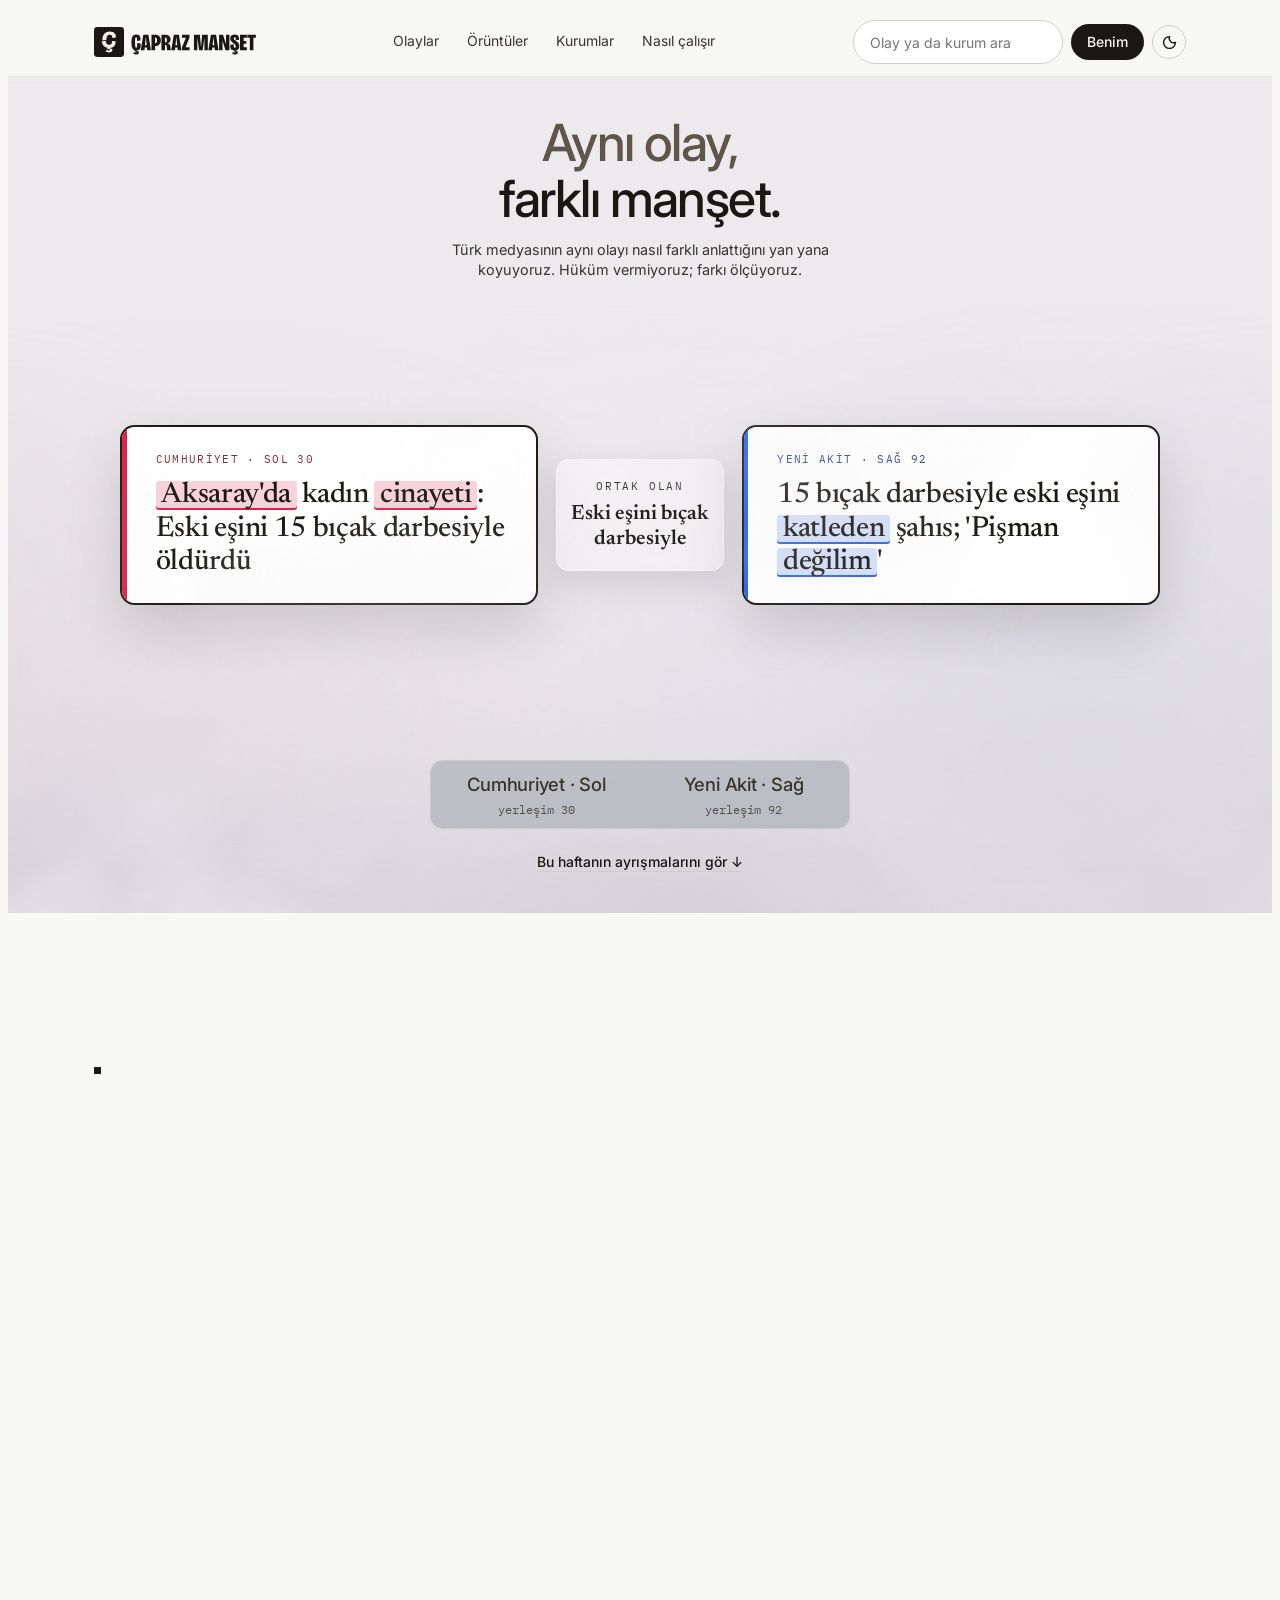
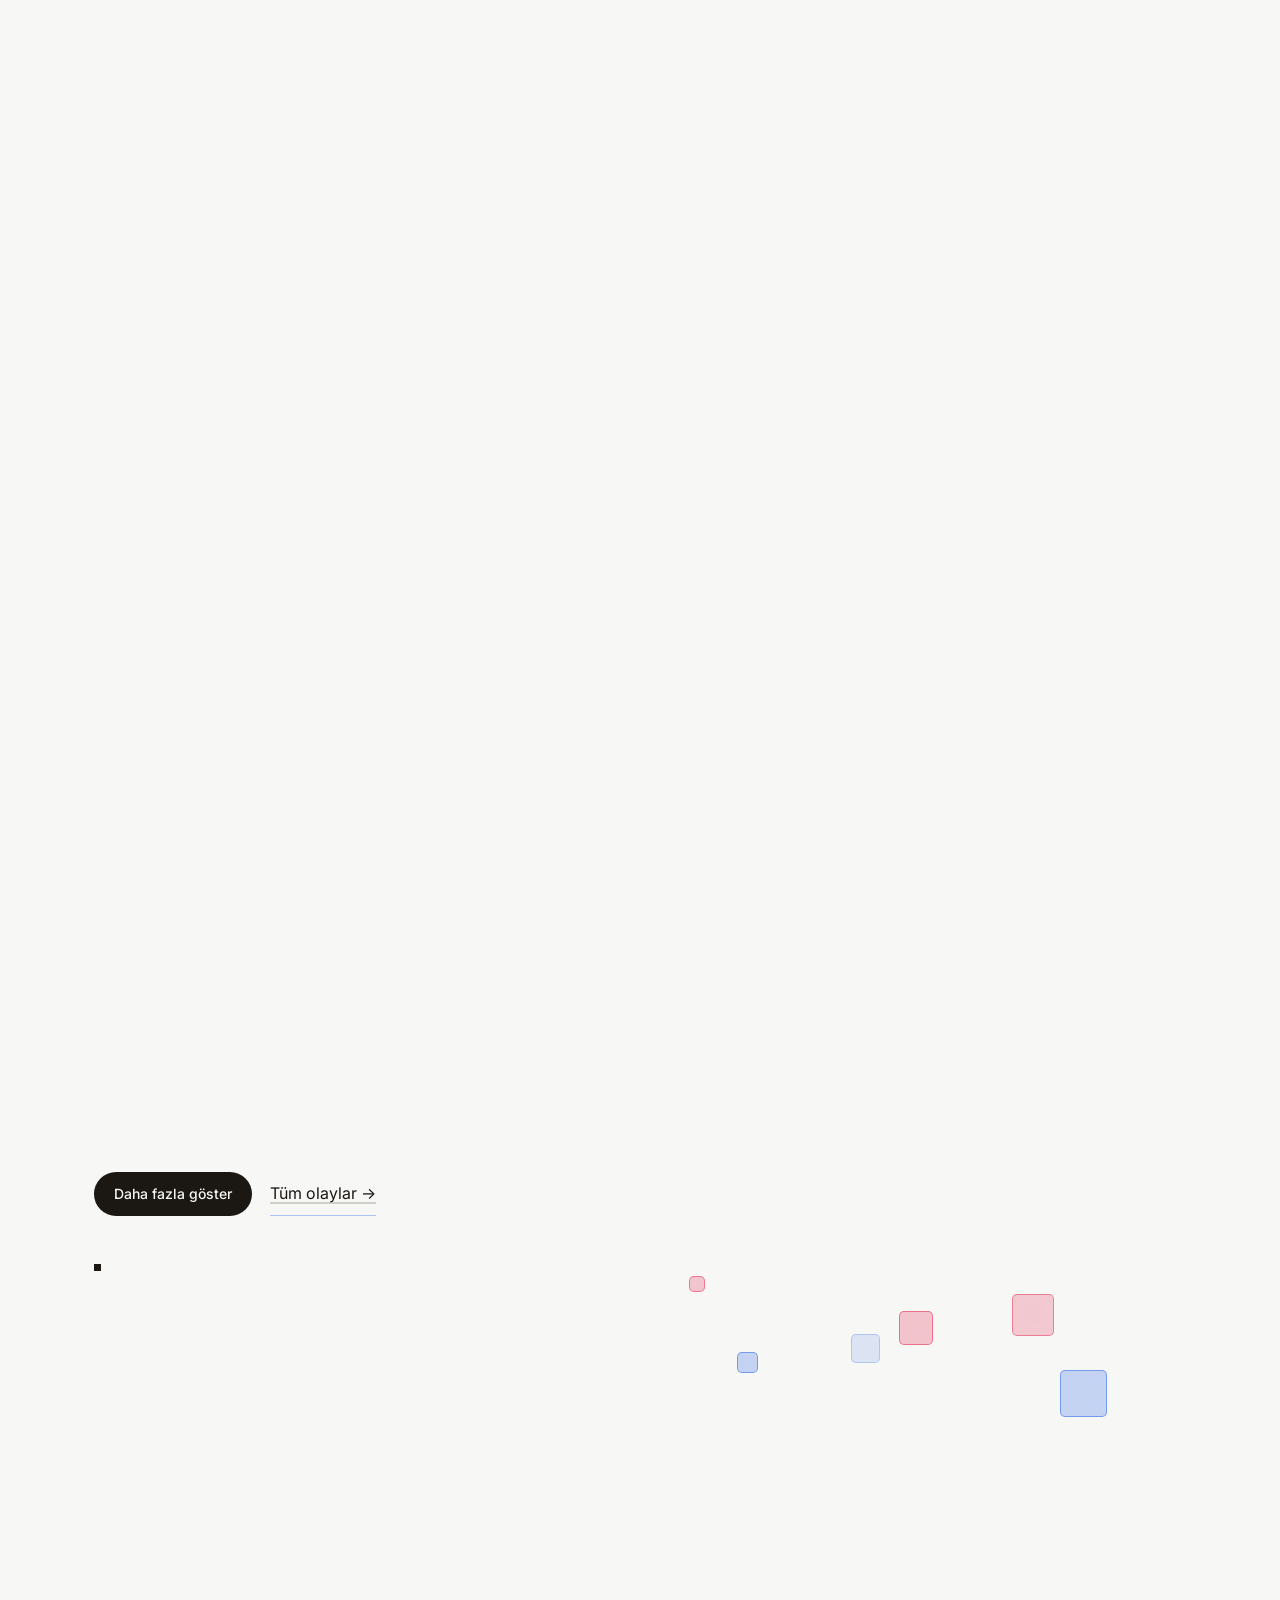
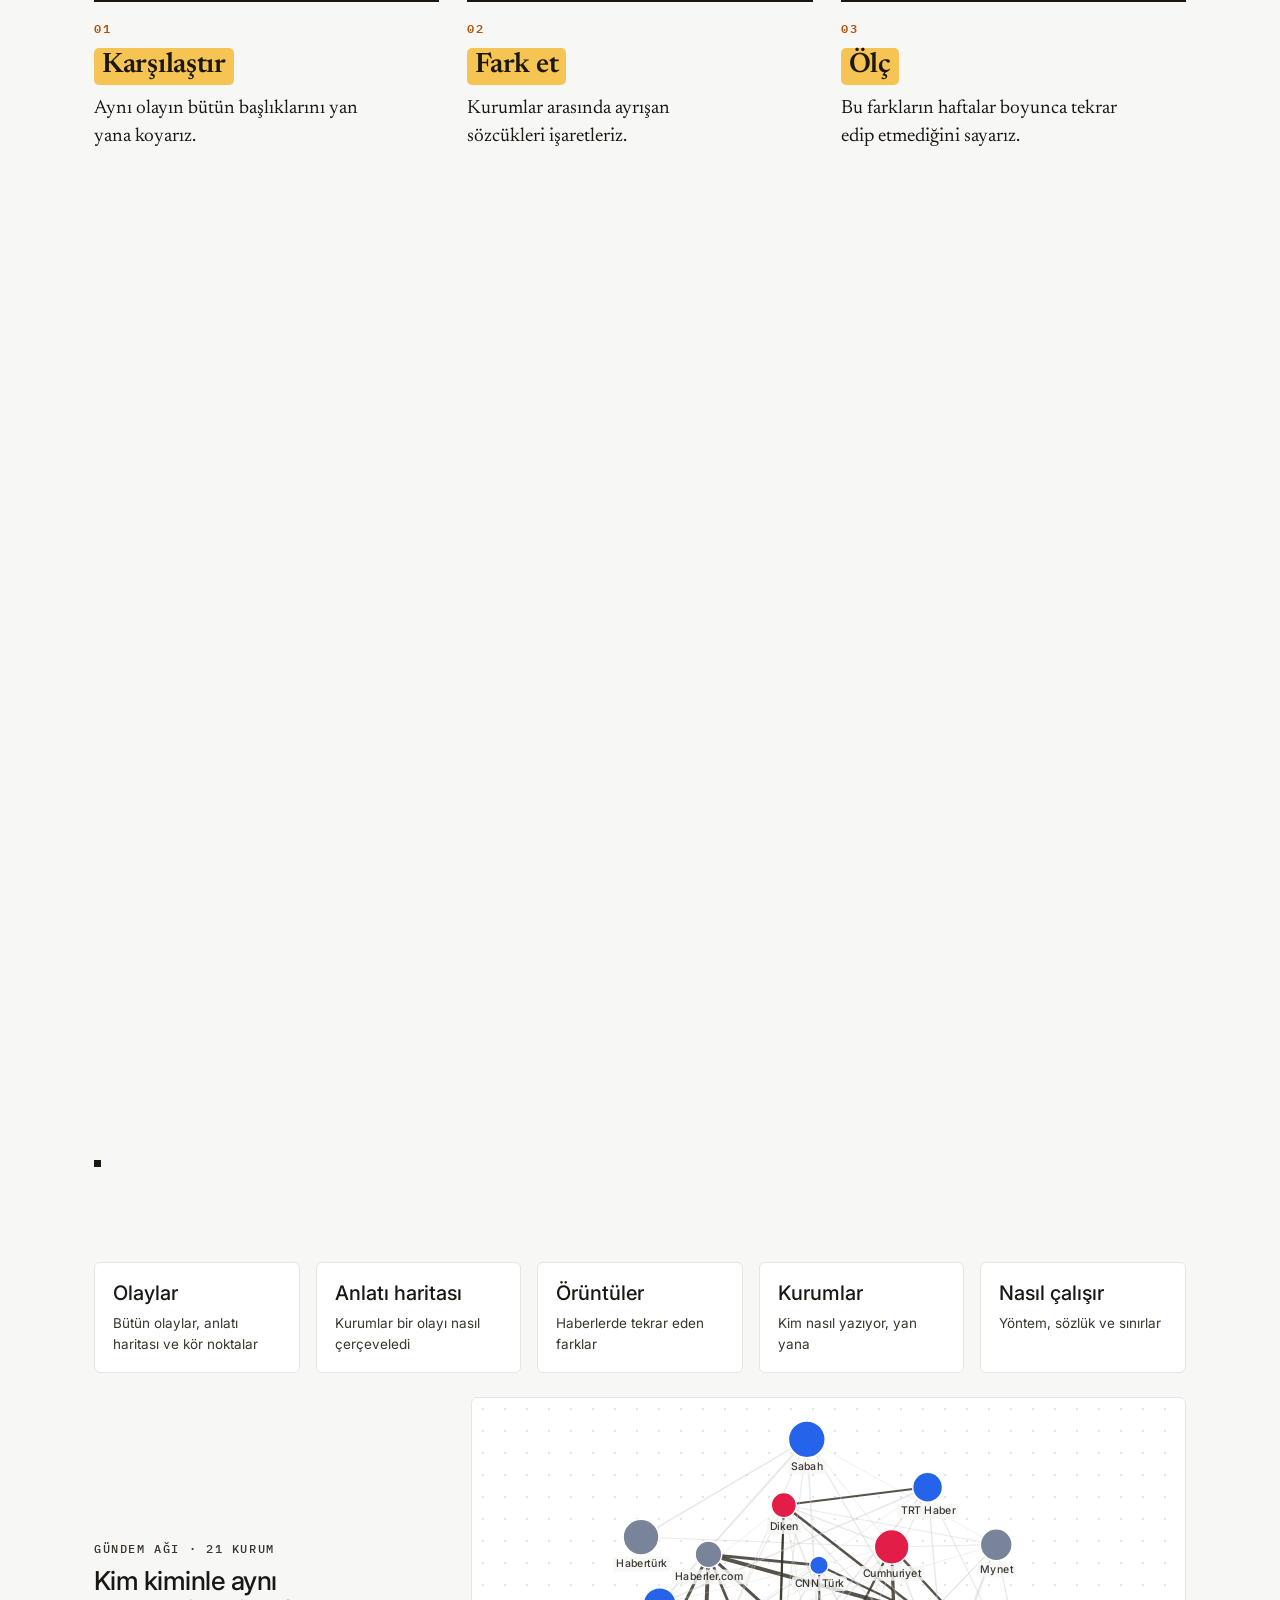
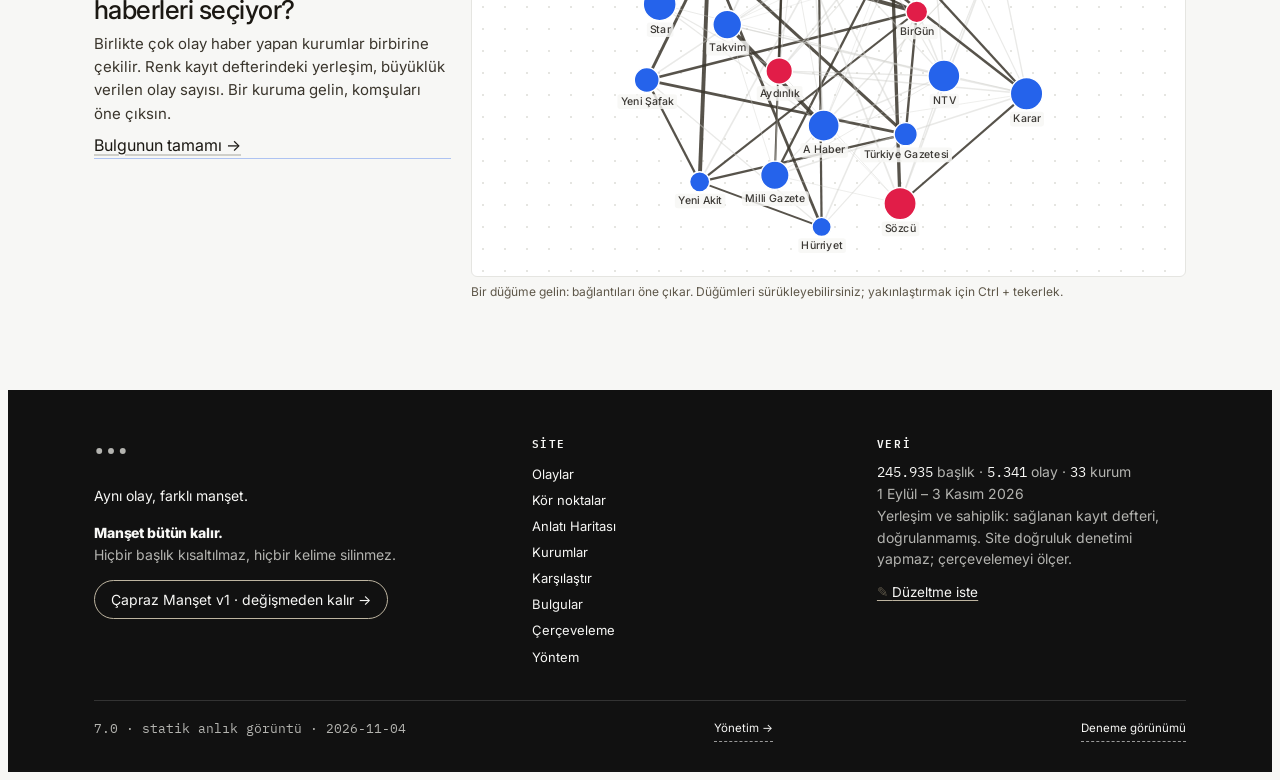
==== public/index.html @ acf8c7f4 "style: brand accents, spacing and contrast for Nasıl çalışır Text takes the brand inks (ink, soft in" ====
<!doctype html>
<html lang="tr">
<head>
<meta charset="utf-8">
<meta name="viewport" content="width=device-width,initial-scale=1,viewport-fit=cover">
<title>Çapraz Manşet 7.0</title>
<link rel="icon" type="image/svg+xml" href="data:image/svg+xml;charset=utf-8,%3Csvg%20xmlns%3D%22http%3A//www.w3.org/2000/svg%22%20viewBox%3D%220%200%20160%20160%22%20width%3D%22160%22%20height%3D%22160%22%20role%3D%22img%22%20aria-label%3D%22Small-size%20mark%3A%20%C3%87%20with%20a%20wider%20cut%2C%20for%2016%20to%2024%20pixel%20use%22%3E%3Crect%20width%3D%22160%22%20height%3D%22160%22%20rx%3D%2218%22%20fill%3D%22%231B1813%22%3E%3C/rect%3E%3Cpath%20d%3D%22M65%2064.9%2041.2%2069.1Q41.2%2067.9%2041.2%2066.6Q41.2%2056.7%2043.7%2047.9Q46.2%2039.1%2051.5%2032.4Q56.7%2025.8%2065%2022Q73.3%2018.2%2084.9%2018.2Q95%2018.2%20102.2%2021.1Q109.5%2023.9%20113.9%2028.9Q118.3%2033.9%20120%2040.3Q121.7%2046.8%20120.9%2053.8L100%2056.3Q100.3%2050.3%2098.5%2045.9Q96.8%2041.6%2093.2%2039.2Q89.6%2036.8%2084.2%2036.8Q79.6%2036.8%2076%2038.6Q72.4%2040.5%2070%2044.1Q67.5%2047.7%2066.3%2053.1Q65.1%2058.2%2065%2064.9Z%22%20fill%3D%22%23F5F0E3%22%3E%3C/path%3E%3Cpath%20d%3D%22M70%20114.5Q64.6%20113.6%2060.2%20111.6Q51.8%20107.8%2046.5%20101.1Q41.2%2094.4%2038.7%2085.8Q37.8%2082.4%2037.2%2078.9L60.6%2074.8Q61.1%2079%2062.3%2082.6Q64.6%2089.4%2069.2%2093.1Q73.8%2096.8%2080.8%2096.8Q87.2%2096.8%2090.9%2093.8Q94.7%2090.9%2096.2%2085.7Q97.7%2080.5%2097.2%2074.1L118.6%2075.9Q119.3%2083.6%20117.5%2090.7Q115.8%2097.8%20111.2%20103.4Q106.7%20109%2099.1%20112.2Q92.7%20114.9%2083.9%20115.3L83.5%20118.1Q88.5%20118.1%2092.1%20119Q95.8%20120%2097.8%20122.2Q99.8%20124.4%2099.8%20128.1Q99.8%20133.9%2095.8%20137Q91.9%20140.2%2085.6%20141.2Q79.4%20142.3%2072.8%20141.4Q66.2%20140.5%2060.9%20137.9L64.1%20126Q66.1%20127.3%2069.7%20128.3Q73.2%20129.3%2076.9%20129.7Q80.7%20130.1%2083.2%20129.3Q85.8%20128.6%2085.8%20126.3Q85.8%20125.6%2085.3%20124.8Q84.7%20123.9%2083%20123.3Q81.4%20122.7%2078%20122.4Q74.6%20122.1%2068.9%20122.4Z%22%20fill%3D%22%23F5F0E3%22%3E%3C/path%3E%3C/svg%3E">
<link rel="preconnect" href="https://fonts.googleapis.com">
<link rel="preconnect" href="https://fonts.gstatic.com" crossorigin>
<link rel="stylesheet" href="https://fonts.googleapis.com/css2?family=Inter:wght@400;500;600;700;800&family=Newsreader:opsz,wght@6..72,400;6..72,500;6..72,600&family=IBM+Plex+Mono:wght@400;500&display=swap">

<style>
/* Çapraz Manşet 3.0 additions */
/* Çapraz Manşet 3.0 additions. Built on 2.0's tokens; no new colours.
   Yellow (--hot, mark.mw) stays reserved for differing words, so nothing here uses it. */
.cm3-tag{font-family:var(--ff-m);font-size:10.5px;letter-spacing:.06em;text-transform:uppercase;
  border:1px solid var(--line2);border-radius:99px;padding:1px 7px;color:var(--ink2);white-space:nowrap}
.cm3-sub{color:var(--muted);font-size:11.5px;white-space:nowrap}
.cm3-n{display:inline-block;font-size:11.5px;color:var(--ink2);border:1px solid var(--line);border-radius:99px;padding:1px 8px;white-space:nowrap}

/* F2 panel health */
.cm3-ph{margin:18px 0 6px;border:1px solid var(--line);border-radius:6px;background:var(--surface);padding:14px 16px}
.cm3-ph h2{font-size:20px}.cm3-ph h3{font-size:16px}
.cm3-ph-top{display:flex;flex-wrap:wrap;gap:4px 16px;align-items:baseline;justify-content:space-between;margin-bottom:6px}
.cm3-ph-row{padding:10px 0;border-top:1px solid var(--line)}
.cm3-ph-h{display:flex;gap:10px;align-items:center;margin-bottom:8px;font-size:13px}
.cm3-chips{display:flex;flex-wrap:wrap;gap:6px}
.cm3-chip{display:inline-grid;grid-template-columns:auto;gap:3px;min-width:104px;max-width:100%;padding:7px 9px;border-radius:5px;
  background:var(--raise);border:1px solid var(--line);font-size:12.5px;line-height:1.25;text-decoration:none;color:var(--ink)}
.cm3-ph-row.left .cm3-chip:not(.ghost){border-left:3px solid var(--left)}
.cm3-ph-row.right .cm3-chip:not(.ghost){border-left:3px solid var(--right)}
.cm3-ph-row.mid .cm3-chip:not(.ghost){border-left:3px solid var(--mid)}
.cm3-chip .nm{font-weight:600}
.cm3-chip .bar{display:block;height:3px;background:var(--sunk);border-radius:2px;overflow:hidden}
.cm3-chip .bar i{display:block;height:100%;background:var(--ink2)}
.cm3-chip .lb{font-family:var(--ff-m);font-size:11px;color:var(--ink2)}
.cm3-chip.thin .lb{color:var(--ink);font-weight:500}
.cm3-chip.ghost{background:transparent;border:1px dashed var(--line2);color:var(--ink2);min-height:44px}
.cm3-chip.ghost:hover{border-style:solid}
.cm3-ph-low{margin-top:10px;font-size:13px;color:var(--ink2)}
.cm3-ph-shadow{margin-top:12px;padding-top:10px;border-top:2px dashed var(--line2)}

/* F4 notices */
.cm3-nt .xtabs{display:flex;flex-wrap:wrap;align-items:center;gap:6px}
.cm3-nt .xtab{min-height:44px}
.cm3-share{margin-left:auto;display:inline-flex;gap:6px;align-items:center}
.cm3-lines{margin:12px 0;padding:10px 14px;border-left:3px solid var(--line2);font-size:13px;color:var(--ink2)}
.cm3-lines p+p{margin-top:4px}
.cm3-list{list-style:none;margin:8px 0 0;padding:0}
.cm3-list li{display:flex;flex-wrap:wrap;gap:4px 12px;justify-content:space-between;padding:9px 0;border-bottom:1px solid var(--line);font-size:14px}
.cm3-list li a{text-decoration:none;min-width:0;overflow-wrap:anywhere}
.cm3-list li a:hover{text-decoration:underline}
.cm3-list .mono{font-size:11.5px;color:var(--muted);white-space:nowrap}
.cm3-rows{display:grid;gap:0;margin-top:8px}
.cm3-row{display:flex;flex-wrap:wrap;gap:4px 14px;justify-content:space-between;padding:12px 0;border-bottom:1px solid var(--line);text-decoration:none}
.cm3-row b{font-weight:500;overflow-wrap:anywhere}
.cm3-row .mono{font-size:12px;color:var(--muted);white-space:nowrap}
.cm3-ntag{border-style:dashed}

/* F1 owner voices */
.cm3-voices{margin:10px 0 0;font-size:13px}
.cm3-voices summary{display:inline-flex;align-items:center;min-height:44px;cursor:pointer;font-family:var(--ff-m);font-size:12.5px;
  border:1px solid var(--line);border-radius:99px;padding:0 14px;background:var(--surface);list-style:none}
.cm3-voices summary::-webkit-details-marker{display:none}
.cm3-voices[open] summary{border-color:var(--ink2)}
.cm3-voices>div{margin-top:8px;padding:12px 14px;border:1px solid var(--line);border-radius:6px;background:var(--surface);max-width:620px}
.cm3-voices ul{margin:6px 0 8px;padding-left:18px}
.cm3-voices li{margin:4px 0}

/* F5 echo chain */
.cm3-echo{margin-top:28px}
.cm3-echo h2{font-size:22px;margin-bottom:8px}
.cm3-cl{padding:12px 0;border-top:1px solid var(--line)}
.cm3-cl-h{display:flex;flex-wrap:wrap;gap:4px 12px;align-items:baseline;margin-top:6px}
.cm3-cl-h p{flex-basis:100%;font-family:var(--ff-d);font-size:17px;line-height:1.35}
.cm3-cl-h p a{text-decoration:none}
.cm3-cl-h .mono{font-size:11.5px;color:var(--muted)}
.cm3-cl-t{font-family:var(--ff-d);font-size:17px;line-height:1.35;margin-top:6px}

/* F12 appeal */
.cm3-appeal{display:inline-flex;align-items:center;min-height:44px;margin:6px 0 0;padding:0 14px;border:1px solid var(--line);
  border-radius:99px;background:var(--surface);font-size:12.5px;cursor:pointer;color:var(--ink2)}
.cm3-appeal:hover{color:var(--ink);border-color:var(--ink2)}
.cm3-dlg{position:fixed;inset:0;z-index:200;background:rgba(11,14,20,.5);display:grid;place-items:center;padding:16px;overflow:auto}
.cm3-dlg form{background:var(--surface);color:var(--ink);border-radius:8px;width:min(560px,100%);padding:20px;display:grid;gap:10px;
  box-shadow:var(--shadow);max-height:calc(100vh - 32px);overflow:auto}
.cm3-dlg h2{font-size:22px}
.cm3-dlg label{display:grid;gap:4px;font-size:13px;font-weight:500}
.cm3-dlg input:not([type=radio]):not([type=checkbox]),.cm3-dlg textarea{font:inherit;padding:9px 10px;border:1px solid var(--line2);border-radius:5px;
  background:var(--paper);color:var(--ink);min-height:44px;width:100%}
.cm3-dlg fieldset{border:1px solid var(--line);border-radius:6px;padding:8px 10px;display:flex;flex-wrap:wrap;gap:6px}
.cm3-dlg legend{font-size:12px;color:var(--muted);padding:0 4px}
.cm3-wchip{display:inline-flex!important;grid-auto-flow:column;align-items:center;gap:6px;min-height:44px;padding:0 12px;border:1px solid var(--line);border-radius:99px}
.cm3-consent{display:flex!important;align-items:flex-start;gap:8px;font-weight:400}
.cm3-consent input{margin-top:3px;width:18px;height:18px}
.cm3-a-pair{border-left:3px solid var(--line2);padding-left:10px;font-size:13.5px;display:grid;gap:4px}
.cm3-hp{position:absolute!important;left:-9999px;width:1px;height:1px;overflow:hidden}
.cm3-err{color:var(--ink);font-weight:600;font-size:13px;min-height:1em}
.cm3-a-b{display:flex;gap:8px;justify-content:flex-end;flex-wrap:wrap}
.cm3-a-b button{min-height:44px}

/* preview bar */
.cm3-pv{position:fixed;left:calc(12px + env(safe-area-inset-left,0px));bottom:calc(12px + env(safe-area-inset-bottom,0px));z-index:150;background:var(--ink);color:var(--paper);font-size:12.5px;padding:8px 12px;border-radius:6px;max-width:calc(100% - 24px)}
.cm3-pv a{color:inherit;margin-left:8px;display:inline-block;min-height:24px}

/* Evidence gate, reading list and pipeline (Türkiye bağlamı, Yöntem). Grades use ink weight, not hue. */
.cm3-lit table td{vertical-align:top}
.cm3-lit-src{min-width:220px;max-width:340px}
.cm3-lit-scope{min-width:220px;color:var(--ink2)}
.cm3-grade{display:inline-block;font-family:var(--ff-m);font-size:11px;white-space:nowrap;border-radius:99px;padding:1px 8px;border:1px solid var(--line2);color:var(--ink2)}
.cm3-grade.gA,.cm3-grade.gB{background:var(--ink);color:var(--paper);border-color:var(--ink)}
.cm3-grade.gC{border-color:var(--ink);color:var(--ink)}
.cm3-grade.gE{border-style:dashed}
.cm3-method h3{font-size:19px;margin-top:6px}
.cm3-method .sub{margin:6px 0 12px;max-width:68ch}
.cm3-steps{list-style:none;margin:6px 0 18px;padding:0;display:grid;gap:8px;grid-template-columns:repeat(auto-fill,minmax(190px,1fr));counter-reset:st}
.cm3-steps:not(.side)>li{counter-increment:st}
.cm3-step{position:relative;display:grid;gap:4px;align-content:start;padding:10px 12px;border:1px solid var(--line);border-radius:6px;background:var(--surface);font-size:13px;min-width:0}
.cm3-steps:not(.side) .cm3-step b::before{content:counter(st) " · ";font-family:var(--ff-m);font-weight:400;color:var(--muted)}
.cm3-step span{color:var(--ink2);line-height:1.4}
.cm3-step em{font-style:normal;font-family:var(--ff-m);font-size:10.5px;letter-spacing:.06em;text-transform:uppercase;justify-self:start;
  border:1px solid var(--line2);border-radius:99px;padding:1px 7px;color:var(--ink2)}
.cm3-step.stOn em{background:var(--ink);color:var(--paper);border-color:var(--ink)}
.cm3-step.stShadow em,.cm3-step.stPending em{border-style:dashed}
.cm3-steps.side .cm3-step{border-style:dashed}
.cm3-gate{margin-top:8px;padding-top:14px;border-top:1px solid var(--line)}
.cm3-ladder{display:grid;gap:6px;max-width:640px}
.cm3-rung{display:grid;grid-template-columns:minmax(150px,200px) 1fr auto;gap:10px;align-items:center;font-size:13px}
.cm3-rung .lb{font-family:var(--ff-m);font-size:11.5px;color:var(--ink2)}
.cm3-rung .bar{position:relative;height:10px;background:var(--sunk);border-radius:3px;overflow:hidden}
.cm3-rung .bar i{position:absolute;left:0;top:0;bottom:0;background:var(--line2)}
.cm3-rung .bar i.ok{background:var(--ink)}
.cm3-rung .num{font-size:12px;color:var(--ink2);white-space:nowrap}
.cm3-gate-n{margin-top:10px;font-size:13px;font-weight:600}
@media (max-width:480px){.cm3-rung{grid-template-columns:1fr auto}.cm3-rung .bar{grid-column:1/-1;order:3}}

/* Review desk */
.cm3-desk-state{font-size:13px;color:var(--ink2);min-height:1em}
.cm3-desk-tabs{display:flex;flex-wrap:wrap;gap:4px;margin:8px 0 14px}
.cm3-desk-tabs .xtab{min-height:44px}
.cm3-score{border:1px solid var(--line);border-radius:6px;background:var(--surface);padding:12px 14px;display:grid;gap:4px;font-size:14px;margin-bottom:8px}
.cm3-state{display:inline-block;font-family:var(--ff-m);font-size:10.5px;letter-spacing:.06em;text-transform:uppercase;border:1px solid var(--line2);border-radius:99px;padding:1px 8px;color:var(--ink2);white-space:nowrap}
.cm3-state.stPass,.cm3-state.stDecided{background:var(--ink);color:var(--paper);border-color:var(--ink)}
.cm3-state.stFail{border-color:var(--ink);color:var(--ink);font-weight:600}
.cm3-state.stUnknown,.cm3-state.stNotRun,.cm3-state.stAwait{border-style:dashed}
.cm3-qs{list-style:none;margin:6px 0 0;padding:0;display:grid;gap:8px}
.cm3-q{display:grid;gap:6px;padding:10px 12px;border:1px solid var(--line);border-radius:6px;background:var(--surface);min-width:0}
.cm3-q.done{background:var(--raise);border-color:var(--line2)}
.cm3-q .mono{font-size:11px;color:var(--muted)}
.cm3-q-h{font-size:14px;line-height:1.4;overflow-wrap:anywhere}
.cm3-q-h a{text-decoration:none}.cm3-q-h a:hover{text-decoration:underline}
.cm3-ans{display:flex;gap:6px;flex-wrap:wrap}
.cm3-ans button{min-height:44px;min-width:72px;padding:0 14px;border:1px solid var(--line2);border-radius:99px;background:var(--paper);font-size:13px;cursor:pointer}
.cm3-ans button[aria-pressed="true"]{background:var(--ink);color:var(--paper);border-color:var(--ink);font-weight:600}
.cm3-ans button:disabled{opacity:.55;cursor:not-allowed}
.cm3-set{display:flex;flex-wrap:wrap;gap:4px 10px;align-items:center;font-size:13px}
.cm3-num input{width:64px;min-height:40px;padding:4px 8px;border:1px solid var(--line2);border-radius:5px;background:var(--paper);color:var(--ink);font:inherit}
.cm3-card{border:1px solid var(--line);border-radius:6px;background:var(--surface);padding:14px;display:grid;gap:8px;margin-bottom:10px}
.cm3-card h3{font-size:18px}
.cm3-card fieldset{border:0;padding:0;margin:0;display:flex;flex-wrap:wrap;gap:6px 16px}
.cm3-card fieldset label{display:inline-flex;gap:6px;align-items:center;min-height:44px}
.cm3-field{display:grid;gap:4px;font-size:13px;font-weight:500;min-width:0}
.cm3-field input,.cm3-field select,.cm3-field textarea{font:inherit;padding:8px 10px;border:1px solid var(--line2);border-radius:5px;background:var(--paper);color:var(--ink);min-height:44px;width:100%;max-width:100%}
.cm3-grid3{display:grid;gap:8px;grid-template-columns:repeat(auto-fit,minmax(180px,1fr))}
.cm3-card .xbtn{justify-self:start;min-height:44px}
.cm3-ok{font-size:13px;font-weight:600}

/* Register outlets without a placement (Panel sağlığı) */
.cm3-ph-row.none .cm3-ph-h .xlean{border-style:dashed}

/* ===================== Iridescent foil sticker (port of IridescentFoil.module.css) =====================
   Same layer stack and custom properties. Changes for this site: no yellow stops (yellow marks
   differing words only), theme switch on [data-theme] and prefers-color-scheme. */
.cm3-foil{
  --pointer-x:50%;--pointer-y:50%;--foil-shift:0%;--foil-y-shift:0%;--glare-x:50%;--glare-y:50%;
  --shine-angle:135deg;--shine-opacity:.62;--shine-opacity-scale:1;--film-opacity:.34;
  --foil-filter:saturate(1.18) contrast(1.22) brightness(1);--highlight-filter:brightness(1) saturate(1);
  --foil-base-gradient:linear-gradient(135deg,#eeeeee 0%,#dcdcdc 40%,#c9c9c9 72%,#e8e8e8 100%);
  --glare-opacity:.38;--pearl-opacity:.98;--surface-inset-shadow:inset 0 0 0 1px rgba(255,255,255,.38);
  --foil-ink:#15130f;--foil-ink2:#3a3630;
  position:relative;isolation:isolate;overflow:hidden;contain:layout paint style;
  background:#d6d6d6;box-shadow:var(--surface-inset-shadow),0 10px 26px -14px rgba(11,14,20,.55);
  border-radius:12px;color:var(--foil-ink)
}
:root[data-theme="dark"] .cm3-foil{
  --film-opacity:.46;--foil-filter:saturate(1.22) contrast(1.12) brightness(.96);--highlight-filter:brightness(.72) saturate(.82);
  --foil-base-gradient:linear-gradient(135deg,#2a2e38 0%,#2a2e38 44%,#353a46 72%,#2a2e38 100%);
  --glare-opacity:.26;--pearl-opacity:.56;--shine-opacity-scale:.42;--surface-inset-shadow:inset 0 0 0 1px rgba(255,255,255,.08);
  --foil-ink:#eef0f4;--foil-ink2:#c3c8d3;background:#2a2e38
}
@media (prefers-color-scheme:dark){:root:not([data-theme]) .cm3-foil{
  --film-opacity:.46;--foil-filter:saturate(1.22) contrast(1.12) brightness(.96);--highlight-filter:brightness(.72) saturate(.82);
  --foil-base-gradient:linear-gradient(135deg,#2a2e38 0%,#2a2e38 44%,#353a46 72%,#2a2e38 100%);
  --glare-opacity:.26;--pearl-opacity:.56;--shine-opacity-scale:.42;--surface-inset-shadow:inset 0 0 0 1px rgba(255,255,255,.08);
  --foil-ink:#eef0f4;--foil-ink2:#c3c8d3;background:#2a2e38}}
.cm3-foil-l,.cm3-foil-c{position:absolute;inset:0}
.cm3-foil-l{background-repeat:no-repeat;pointer-events:none}
.cm3-foil-l.foil,.cm3-foil-l.film,.cm3-foil-l.pearl,.cm3-foil-l.shine{inset:-48%}
.cm3-foil-l.foil{z-index:0;
  background:linear-gradient(112deg,transparent 0%,transparent 28%,rgba(0,220,255,.08) 32%,rgba(80,255,190,.07) 36%,transparent 46%,
    rgba(255,70,180,.07) 56%,rgba(150,90,255,.07) 64%,rgba(60,120,255,.06) 70%,transparent 75%,transparent 100%),var(--foil-base-gradient);
  background-position:var(--foil-shift) center,center;background-size:320% 100%,100% 100%;filter:var(--foil-filter);will-change:background-position}
.cm3-foil-l.film{z-index:1;
  background:radial-gradient(ellipse at 16% 28%,rgba(255,70,180,.1) 0%,rgba(255,70,180,.04) 18%,transparent 48%),
    radial-gradient(ellipse at 66% 18%,rgba(0,220,255,.1) 0%,rgba(0,220,255,.04) 20%,transparent 52%),
    radial-gradient(ellipse at 78% 70%,rgba(80,255,190,.1) 0%,rgba(80,255,190,.04) 22%,transparent 56%),
    radial-gradient(ellipse at 38% 82%,rgba(150,90,255,.1) 0%,rgba(150,90,255,.04) 18%,transparent 52%);
  background-position:calc(var(--foil-shift) * -.2) calc(var(--foil-y-shift) * .3),calc(var(--foil-shift) * .5) calc(var(--foil-y-shift) * -.2),
    calc(var(--foil-shift) * -.4) calc(var(--foil-y-shift) * .5),calc(var(--foil-shift) * .35) calc(var(--foil-y-shift) * .25);
  background-size:150% 150%,160% 160%,145% 145%,155% 155%;background-repeat:no-repeat;
  filter:blur(.4px) saturate(1.35);mix-blend-mode:screen;opacity:var(--film-opacity);will-change:background-position}
.cm3-foil-l.pearl{z-index:2;
  background:radial-gradient(ellipse at calc(var(--glare-x) * .9) calc(var(--glare-y) * .85),rgba(224,233,240,.48) 0%,rgba(205,217,226,.18) 22%,transparent 54%),
    linear-gradient(112deg,rgba(220,230,238,.32) 0%,rgba(220,230,238,0) 28%,rgba(84,108,128,.2) 48%,rgba(215,226,235,.3) 72%,rgba(215,226,235,.04) 100%),
    linear-gradient(28deg,rgba(188,218,255,.12) 0%,transparent 34%,rgba(255,223,244,.12) 58%,transparent 100%);
  background-position:center,var(--foil-shift) center,var(--foil-shift) center;background-size:100% 100%,180% 100%,160% 100%;background-repeat:no-repeat;
  filter:var(--highlight-filter);mix-blend-mode:soft-light;opacity:var(--pearl-opacity);will-change:background-position}
.cm3-foil-c{z-index:3;position:relative;inset:auto}
.cm3-foil-l.shine{z-index:4;
  background:linear-gradient(var(--shine-angle),transparent 0%,rgba(220,230,238,.04) 12%,rgba(226,235,242,.48) 31%,rgba(37,52,66,.24) 52%,
      rgba(0,124,255,.08) 64%,rgba(255,0,147,.08) 74%,rgba(223,232,239,.28) 88%,transparent 100%),
    linear-gradient(112deg,transparent 0%,transparent 30%,rgba(0,220,255,.04) 34%,rgba(80,255,190,.04) 38%,transparent 45%,
      rgba(255,70,180,.05) 59%,transparent 66%,rgba(150,90,255,.05) 73%,rgba(60,120,255,.04) 78%,transparent 84%);
  background-position:calc(50% + (var(--pointer-x) - 50%) * .35) calc(50% + (var(--pointer-y) - 50%) * .24);background-size:220% 100%;background-repeat:no-repeat;
  filter:blur(.25px) var(--highlight-filter);mix-blend-mode:screen;opacity:calc(var(--shine-opacity) * var(--shine-opacity-scale));will-change:background-position,opacity}
.cm3-foil-l.glare{z-index:5;
  background:radial-gradient(circle at var(--glare-x) var(--glare-y),rgba(226,235,242,.34) 0%,rgba(205,218,228,.14) 9%,rgba(226,237,246,.08) 22%,transparent 36%);
  filter:var(--highlight-filter);mix-blend-mode:screen;opacity:var(--glare-opacity);will-change:background}

/* The sticker on the home hero: a press-badge for the event shown, pinned to the split card's corner */
.cm3-attn .xhero-r{position:relative}
.cm3-attn .xhero-r>.cm3-foil{position:absolute;z-index:6;top:-18px;right:-10px;width:156px;transform:rotate(4deg)}
.cm3-attn .xhero-r>.eyebrow{padding-right:170px;min-height:2.6em}
.cm3-foil-c{display:grid;gap:1px;padding:12px 14px 12px}
.cm3-foil .k{font-family:var(--ff-m);font-size:10px;letter-spacing:.14em;text-transform:uppercase;color:var(--foil-ink2)}
.cm3-foil .d{font-family:var(--ff-d);font-size:26px;line-height:1.05;font-weight:500;color:var(--foil-ink)}
.cm3-foil .n{font-family:var(--ff-m);font-size:11.5px;color:var(--foil-ink)}
.cm3-hero-nav{display:flex;flex-wrap:wrap;align-items:center;gap:8px;margin-top:12px}
.cm3-hero-nav .chip{min-height:44px;padding:0 16px}
.cm3-hero-nav .cm3-legend{margin-left:auto}
.cm3-attn .xhero-r .cm3-appeal{min-height:36px;border:0;background:none;padding:0;text-decoration:underline;text-underline-offset:3px;margin-top:4px}

/* Phone first: the split card comes right after the headline */
@media (max-width:700px){
  .cm3-attn .xhero{display:flex;flex-direction:column;gap:14px}
  .cm3-attn .xhero-l{display:contents}
  .cm3-attn .xhero-l>.eyebrow{order:1}
  .cm3-attn .xhero-l>.xwm{display:none}
  .cm3-attn .xhero-h{order:2;font-size:clamp(34px,10vw,44px);margin:2px 0 0}
  .cm3-attn .xhero-r{order:3;margin-top:22px}
  .cm3-attn .xhero-l>.lede{order:4;font-size:17px}
  .cm3-attn .xhero-l>.xbtn{order:5;align-self:flex-start}
  .cm3-attn .xhero-l>.xcount{order:6}
  .cm3-attn .xhero-r>.cm3-foil{top:-30px;right:-4px;width:132px}
  .cm3-attn .xhero-r>.eyebrow{padding-right:140px}
  .cm3-foil .d{font-size:21px}
}

/* Differing words under each event card's title (yellow = differing word, as everywhere on the site) */
.cm3-diff{display:grid;gap:3px;margin:8px 0 2px;font-size:12.5px;line-height:1.45;color:var(--ink2)}
.cm3-diff-s{min-width:0;overflow-wrap:anywhere}
.cm3-diff-s b{font-weight:600;color:var(--ink);margin-right:2px}
.cm3-diff mark.mw{font-size:12.5px}

/* "tahmini" on the dark page headers was ink on ink */
.phead .cm3-tag{color:inherit;border-color:currentColor;opacity:.85}

/* Resmî ilanlar page */
.cm3-bars{display:grid;gap:6px;max-width:760px}
.cm3-bar{display:grid;grid-template-columns:minmax(150px,240px) 1fr 52px;gap:10px;align-items:center;font-size:13.5px}
.cm3-bar .lb{font-weight:600}
.cm3-bar.sub .lb{font-weight:400;padding-left:14px;color:var(--ink2)}
.cm3-bar .tr{height:12px;background:var(--sunk);border-radius:3px;overflow:hidden}
.cm3-bar .tr i{display:block;height:100%;background:var(--ink)}
.cm3-bar.sub .tr i{background:var(--ink2);opacity:.75}
.cm3-bar .num{text-align:right;font-size:12.5px}
.cm3-days{display:grid;grid-auto-flow:column;grid-auto-columns:1fr;gap:2px;height:90px;align-items:end;max-width:760px;padding-bottom:2px;border-bottom:1px solid var(--line2)}
.cm3-day{height:100%;display:flex;align-items:flex-end}
.cm3-day i{display:block;width:100%;background:var(--ink2);border-radius:2px 2px 0 0;min-height:1px}
.cm3-days-ax{display:flex;justify-content:space-between;max-width:760px;margin-top:4px;color:var(--muted)}
.cm3-chiprow{display:flex;flex-wrap:wrap;gap:6px}
.cm3-chiprow .chip{min-height:40px}
.cm3-chiprow .chip[aria-pressed="true"]{background:var(--ink);color:var(--paper);border-color:var(--ink)}
.cm3-kind{font-family:var(--ff-m);font-size:10.5px;letter-spacing:.04em;text-transform:uppercase;color:var(--ink2);border-left:3px solid var(--line2);padding-left:7px}
.cm3-kind.f-court{border-left-color:var(--ink)}
.cm3-kind.f-enforcement{border-left-style:double;border-left-color:var(--ink)}
.cm3-kind.f-public{border-left-style:dashed;border-left-color:var(--ink2)}
@media (max-width:640px){
  .cm3-bar{grid-template-columns:1fr 44px}.cm3-bar .tr{grid-column:1/-1;order:3}
}
.xink .cm3-n{color:inherit;border-color:currentColor;opacity:.85}
@media (max-width:640px){.cm3-bars{gap:12px}.cm3-bar{row-gap:4px}}

/* Outlets the register has not placed (extended data) */
.xlean.none{border-color:var(--line2);color:var(--ink2);border-style:dashed}

/* Çapraz Manşet core styles */
/* ============================================================ tokens ==== */
:root{
  --paper:#F6F7F9; --surface:#FFFFFF; --raise:#FBFCFD; --sunk:#EFF1F5;
  --line:#DCE0E7; --line2:#C3C9D4;
  --ink:#0B0E14; --ink2:#414A5C; --muted:#6B7484;
  --left:#E11D48; --right:#2563EB; --mid:#79839A;
  --hot:#B45309; --hot-fill:#FDE9C8;
  --seq1:#FBE3B8; --seq2:#F3C275; --seq3:#DE9A3C; --seq4:#B45309;
  --ok:#15803D;
  --shadow:0 1px 2px rgba(11,14,20,.05),0 8px 24px -12px rgba(11,14,20,.14);
  --r:3px;
  --ff-d:"Newsreader",Georgia,"Times New Roman",serif;
  --ff-b:"IBM Plex Sans",system-ui,-apple-system,"Segoe UI",sans-serif;
  --ff-m:"IBM Plex Mono",ui-monospace,"SF Mono",Menlo,monospace;
  --maxw:1140px;
}
@media (prefers-color-scheme:dark){
  :root:not([data-theme="light"]){
    --paper:#0B0E14; --surface:#12161F; --raise:#171C27; --sunk:#0F131B;
    --line:#232A38; --line2:#333C4E;
    --ink:#EDF0F5; --ink2:#B4BDCC; --muted:#838D9F;
    --left:#E8556B; --right:#4586EE; --mid:#79839A;
    --hot:#F59E0B; --hot-fill:#3A2A0C;
    --seq1:#4A3410; --seq2:#8A6118; --seq3:#C08828; --seq4:#F59E0B;
    --ok:#4ADE80;
    --shadow:0 1px 2px rgba(0,0,0,.4),0 8px 24px -12px rgba(0,0,0,.6);
  }
}
:root[data-theme="dark"]{
  --paper:#0B0E14; --surface:#12161F; --raise:#171C27; --sunk:#0F131B;
  --line:#232A38; --line2:#333C4E;
  --ink:#EDF0F5; --ink2:#B4BDCC; --muted:#838D9F;
  --left:#E8556B; --right:#4586EE; --mid:#79839A;
  --hot:#F59E0B; --hot-fill:#3A2A0C;
  --seq1:#4A3410; --seq2:#8A6118; --seq3:#C08828; --seq4:#F59E0B;
  --ok:#4ADE80;
  --shadow:0 1px 2px rgba(0,0,0,.4),0 8px 24px -12px rgba(0,0,0,.6);
}

/* ============================================================ base ====== */
*{box-sizing:border-box}
body{background:var(--paper);color:var(--ink);font-family:var(--ff-b);
  font-size:15px;line-height:1.55;-webkit-font-smoothing:antialiased}
h1,h2,h3,h4{font-family:var(--ff-d);font-weight:400;text-wrap:balance;margin:0;
  letter-spacing:-.01em}
p{margin:0}
a{color:inherit}
button{font:inherit;color:inherit}
.wrap{max-width:var(--maxw);margin:0 auto;padding:0 24px}
.mono{font-family:var(--ff-m);font-variant-numeric:tabular-nums}
.num{font-family:var(--ff-m);font-variant-numeric:tabular-nums;font-feature-settings:"tnum"}
:focus-visible{outline:2px solid var(--right);outline-offset:2px;border-radius:2px}

/* ============================================================ pill nav == */
/* Ported from React Bits <PillNav/> to vanilla JS + CSS. The circle geometry
   (radius, diameter, origin) is computed in JS exactly as the original does;
   the animation is a CSS transition rather than GSAP, which removes the
   dependency without changing what the reader sees. */
.navbar{position:sticky;top:0;z-index:90;background:color-mix(in srgb,var(--paper) 88%,transparent);
  backdrop-filter:saturate(160%) blur(12px);border-bottom:1px solid var(--line)}
.navbar.over{position:absolute;top:0;left:0;right:0;background:none;border-bottom:none;backdrop-filter:none}
.navrow{max-width:var(--maxw);margin:0 auto;padding:12px 24px;display:flex;
  align-items:center;gap:16px}
.brand{display:flex;align-items:center;gap:10px;text-decoration:none;flex:none}
.brand-mark{width:34px;height:34px;border-radius:50%;flex:none;
  background:conic-gradient(from 180deg,var(--left),var(--mid) 50%,var(--right));
  box-shadow:inset 0 0 0 3px var(--paper)}
.navbar.over .brand-mark{box-shadow:inset 0 0 0 3px #000}
.brand-txt{font-family:var(--ff-d);font-size:19px;letter-spacing:-.02em;white-space:nowrap}
.navbar.over .brand-txt{color:#fff}

.pill-nav{--nav-h:38px;--pad-x:16px;display:flex;align-items:center;margin-left:auto}
.pill-list{list-style:none;display:flex;align-items:stretch;gap:3px;margin:0;padding:3px;
  height:var(--nav-h);background:var(--sunk);border:1px solid var(--line);border-radius:9999px}
.navbar.over .pill-list{background:rgba(0,0,0,.42);border-color:rgba(255,255,255,.18)}
.pill-list>li{display:flex}
.pill{display:inline-flex;align-items:center;justify-content:center;height:100%;
  padding:0 var(--pad-x);background:transparent;color:var(--ink2);text-decoration:none;
  border-radius:9999px;font-weight:500;font-size:13px;letter-spacing:.02em;
  white-space:nowrap;cursor:pointer;position:relative;overflow:hidden;
  transition:color .18s ease}
.navbar.over .pill{color:rgba(255,255,255,.82)}
.pill .hover-circle{position:absolute;left:50%;bottom:0;border-radius:50%;
  background:var(--ink);z-index:1;display:block;pointer-events:none;
  transform:translateX(-50%) scale(0);transition:transform .34s cubic-bezier(.22,1,.36,1)}
.navbar.over .pill .hover-circle{background:#fff}
.pill:hover .hover-circle,.pill:focus-visible .hover-circle{transform:translateX(-50%) scale(1.25)}
.pill .stack{position:relative;display:inline-block;line-height:1;z-index:2;overflow:hidden}
.pill .lbl,.pill .lbl-h{display:block;line-height:1;transition:transform .34s cubic-bezier(.22,1,.36,1)}
.pill .lbl-h{position:absolute;left:0;top:0;color:var(--paper);transform:translateY(120%)}
.navbar.over .pill .lbl-h{color:#0B0E14}
.pill:hover .lbl,.pill:focus-visible .lbl{transform:translateY(-120%)}
.pill:hover .lbl-h,.pill:focus-visible .lbl-h{transform:translateY(0)}
.pill.is-active{color:var(--ink);font-weight:600}
.navbar.over .pill.is-active{color:#fff}
.pill.is-active::after{content:"";position:absolute;bottom:4px;left:50%;
  transform:translateX(-50%);width:14px;height:2px;background:currentColor;
  border-radius:2px;z-index:4}
.navtools{display:flex;gap:6px;flex:none;margin-left:4px}
.icobtn{width:34px;height:34px;border-radius:50%;border:1px solid var(--line);
  background:var(--surface);display:grid;place-items:center;cursor:pointer;
  color:var(--ink2);transition:background .15s,color .15s}
.icobtn:hover{background:var(--sunk);color:var(--ink)}
.navbar.over .icobtn{background:rgba(0,0,0,.42);border-color:rgba(255,255,255,.18);color:#fff}
.burger{display:none}
/* The mobile menu is hidden at every width by default; the media query below
   only decides whether it MAY open, never whether it exists. Scoping the
   `display:none` inside the query left it visible on desktop. */
.mobmenu{display:none}
@media(max-width:880px){
  .pill-nav{display:none}
  .burger{display:grid}
  .mobmenu{padding:8px 24px 16px;border-top:1px solid var(--line)}
  .mobmenu.open{display:block}
  .mobmenu a{display:block;padding:11px 14px;text-decoration:none;border-radius:8px;
    color:var(--ink2);font-weight:500}
  .mobmenu a.is-active{background:var(--sunk);color:var(--ink)}
  .navbar.over{position:sticky;background:color-mix(in srgb,var(--paper) 88%,transparent);
    backdrop-filter:saturate(160%) blur(12px);border-bottom:1px solid var(--line)}
  .navbar.over .brand-txt,.navbar.over .pill{color:inherit}
  .navbar.over .brand-mark{box-shadow:inset 0 0 0 3px var(--paper)}
  .navbar.over .icobtn{background:var(--surface);border-color:var(--line);color:var(--ink2)}
}

/* ============================================================ masthead == */
.masthead{position:relative;isolation:isolate;background:#000;overflow:hidden;
  border-bottom:1px solid var(--line)}
#acid{position:absolute;inset:0;width:100%;height:100%;display:block;z-index:0}
.mh-veil{position:absolute;inset:0;z-index:1;pointer-events:none;
  background:linear-gradient(180deg,rgba(0,0,0,.55) 0%,rgba(0,0,0,.18) 34%,rgba(0,0,0,.72) 100%)}
.mh-in{position:relative;z-index:2;max-width:var(--maxw);margin:0 auto;
  padding:92px 24px 34px;color:#fff}
.mh-kick{font-family:var(--ff-m);font-size:11px;letter-spacing:.16em;text-transform:uppercase;
  color:rgba(255,255,255,.66);display:flex;gap:12px;align-items:center;flex-wrap:wrap}
.mh-kick b{font-weight:500;color:#fff}
.mh-title{font-size:clamp(32px,4.8vw,52px);line-height:1.04;font-weight:400;
  margin:14px 0 0;max-width:15ch;color:#fff}
.mh-title em{font-style:italic;color:#FFC9D2}
.mh-sub{margin-top:13px;max-width:58ch;font-size:15.5px;line-height:1.55;
  color:rgba(255,255,255,.82)}
.mh-stats{margin-top:34px;display:grid;grid-template-columns:repeat(auto-fit,minmax(112px,1fr));
  gap:1px;background:rgba(255,255,255,.16);border:1px solid rgba(255,255,255,.16)}
.mh-stat{background:rgba(0,0,0,.5);padding:14px 16px}
.mh-stat .v{font-family:var(--ff-m);font-size:24px;font-variant-numeric:tabular-nums;color:#fff}
.mh-stat .l{font-size:11px;letter-spacing:.06em;text-transform:uppercase;
  color:rgba(255,255,255,.62);margin-top:3px}
.mh-legend{margin-top:20px;display:flex;align-items:center;gap:10px;flex-wrap:wrap;
  font-family:var(--ff-m);font-size:10.5px;letter-spacing:.09em;text-transform:uppercase;
  color:rgba(255,255,255,.58)}
.mh-legend i{width:38px;height:3px;display:block;
  background:linear-gradient(90deg,#F43F5E,#8892A8 50%,#3B82F6)}

/* ========================================================== sub-nav ===== */
/* Second level of the header hierarchy. Level 1 (pills) picks the section;
   level 2 picks the view inside it. Sections that hold one view get no bar,
   so the strip's presence itself says "there is more here". */
.subnav{background:var(--surface);border-bottom:1px solid var(--line);position:sticky;
  top:63px;z-index:80}
.subrow{max-width:var(--maxw);margin:0 auto;padding:0 24px;display:flex;gap:2px;
  overflow-x:auto;scrollbar-width:none}
.subrow::-webkit-scrollbar{display:none}
.subtab{padding:11px 14px;font-size:13px;font-weight:500;color:var(--muted);
  text-decoration:none;white-space:nowrap;border-bottom:2px solid transparent;
  margin-bottom:-1px;transition:color .15s,border-color .15s}
.subtab:hover{color:var(--ink)}
.subtab.on{color:var(--ink);border-bottom-color:var(--ink);font-weight:600}

/* ============================================================ admin ===== */
/* The review/operations panel is a separate application area, not another
   public section: it gets its own top bar and tab strip instead of the
   masthead, PillNav and AcidSquares hero, and its own accent — a hue used
   nowhere else on the site, so it can't be mistaken for the left/right
   political-lean colour or the --hot evidence-highlight colour. */
body.admin{--adm:#6D5BD0;--adm-soft:#EFEBFC;--adm-ink:#4B3DA8}
@media (prefers-color-scheme:dark){:root:not([data-theme="light"]) body.admin{
  --adm:#B3A4F5;--adm-soft:#1E1A38;--adm-ink:#D6CCFA}}
:root[data-theme="dark"] body.admin{--adm:#B3A4F5;--adm-soft:#1E1A38;--adm-ink:#D6CCFA}
.admtop{position:sticky;top:0;z-index:90;background:var(--surface);border-bottom:1px solid var(--line)}
.admtop .row{max-width:var(--maxw);margin:0 auto;padding:13px 24px;display:flex;
  align-items:center;gap:12px}
.admtop .mk{width:24px;height:24px;border-radius:7px;flex:none;background:var(--adm)}
.admtop b{font-family:var(--ff-b);font-weight:700;font-size:14.5px;letter-spacing:-.01em;white-space:nowrap}
.admtop .badge{font-family:var(--ff-m);font-size:10px;font-weight:700;letter-spacing:.08em;
  text-transform:uppercase;color:var(--adm-ink);background:var(--adm-soft);
  border:1px solid var(--adm);padding:3px 8px;border-radius:99px}
.admtop .sp{flex:1}
.admtop a.back{font-size:12.5px;font-weight:600;color:var(--muted);text-decoration:none;white-space:nowrap}
.admtop a.back:hover{color:var(--ink)}
.admbar{background:var(--adm-soft);border-bottom:1px solid var(--adm)}
.admbar .wrap{padding:9px 24px;font-size:12.5px;color:var(--adm-ink);line-height:1.5}
.admbar b{color:var(--adm-ink)}
.admtabs{background:var(--surface);border-bottom:1px solid var(--line);position:sticky;top:52px;z-index:80}
.admtabs .wrap{display:flex;gap:2px;overflow-x:auto;scrollbar-width:none}
.admtabs .wrap::-webkit-scrollbar{display:none}
.admtab{padding:11px 14px;font-size:13px;font-weight:500;color:var(--muted);text-decoration:none;
  white-space:nowrap;border-bottom:2px solid transparent;margin-bottom:-1px;transition:color .15s,border-color .15s}
.admtab:hover{color:var(--ink)}
.admtab.on{color:var(--adm-ink);border-bottom-color:var(--adm);font-weight:600}
.admfoot{border-top:1px solid var(--line);padding:16px 24px 28px;font-size:11.5px;color:var(--muted)}
.admfoot a{color:var(--adm-ink);text-decoration:none;border-bottom:1px solid var(--adm)}
.footlink-adm{font-size:11.5px;color:var(--muted);text-decoration:none;border-bottom:1px dashed var(--line2)}
.footlink-adm:hover{color:var(--ink)}


/* ================================================ narrative pill matrix ==
   The table grammar from the reference: rows are outlets ordered by placement,
   columns are dimensions, and every cell is a pill whose HUE is assigned per
   distinct value within its own column. Two outlets that chose the same frame
   therefore carry the same colour in that column and can be matched down the
   page without reading a word — which is the whole point of putting them side
   by side. Empty cells stay visibly empty rather than being filled with a
   guess. */
.nmx-wrap{overflow-x:auto;border:1px solid var(--line);border-radius:6px;background:var(--surface)}
table.nmx{border-collapse:collapse;width:100%;min-width:1040px;font-size:12px}
table.nmx th{font-family:var(--ff-m);font-size:9.5px;text-transform:uppercase;letter-spacing:.13em;
  color:var(--muted);font-weight:500;padding:12px 10px;border-bottom:1px solid var(--line);
  text-align:left;white-space:nowrap;background:var(--surface)}
.nmx .out{position:sticky;left:0;background:var(--surface);z-index:2;min-width:124px;
  padding:10px;border-bottom:1px solid var(--line);border-right:1px solid var(--line)}
.nmx .out b{display:block;font-size:13px;font-weight:600;line-height:1.25}
.nmx .out span{font-family:var(--ff-m);font-size:11px}
.nmx td.c{padding:7px 8px;border-bottom:1px solid var(--line);vertical-align:middle}
.nmx td.c.nil{background:var(--sunk);color:var(--muted);text-align:center;
  border-left:1px dashed var(--line);border-right:1px dashed var(--line)}
.nv{display:inline-block;font-size:11.5px;font-weight:500;padding:5px 10px;border-radius:6px;
  border:1px solid transparent;line-height:1.3}
/* The pill colours are computed at one lightness, which is tuned for light
   paper; on dark paper the same hsl() lands too dark to read, so the whole set
   is lifted rather than each colour being re-specified. */
@media (prefers-color-scheme:dark){:root:not([data-theme="light"]) .nv{filter:brightness(1.85) saturate(.9)}}
:root[data-theme="dark"] .nv{filter:brightness(1.85) saturate(.9)}
.nmx tr:hover td{background:color-mix(in srgb,var(--sunk) 55%,transparent)}
.nmx tr:hover .out{background:var(--raise)}

/* ==================================================== reporting spectrum ==
   An event as a strip rather than a table row: every outlet that covered it,
   placed on the political scale, sized by how loaded its headline was. */
.spec-card{border:1px solid var(--line);border-radius:6px;background:var(--surface);
  padding:16px 18px;text-decoration:none;display:block;transition:border-color .15s}
.spec-card:hover{border-color:var(--line2)}
.spec-card h3{font-size:16.5px;line-height:1.3;margin-bottom:4px}
.spec-meta{display:flex;gap:14px;flex-wrap:wrap;font-size:11.5px;color:var(--muted);
  font-family:var(--ff-m);margin-bottom:14px}
.spec-rail{position:relative;height:44px;margin:0 4px}
.spec-axis{position:absolute;left:0;right:0;top:22px;height:1px;background:var(--line2)}
.spec-tick{position:absolute;top:16px;width:1px;height:12px;background:var(--line)}
.spec-dot{position:absolute;top:50%;transform:translate(-50%,-50%);border-radius:50%;
  border:1.5px solid var(--surface);cursor:pointer}
.spec-scale{display:flex;justify-content:space-between;font-family:var(--ff-m);font-size:9.5px;
  letter-spacing:.12em;text-transform:uppercase;color:var(--muted);margin-top:2px}
.spec-gap{display:inline-flex;align-items:baseline;gap:5px;font-family:var(--ff-m)}
.spec-gap b{font-size:17px;color:var(--hot)}

/* ============================================================ explorer ===
   The bias explorer: a device list that drives a detail panel, so the library
   is entered through the corpus rather than read as a glossary. */
.exp-grid{display:grid;grid-template-columns:300px 1fr;gap:22px;align-items:start}
@media(max-width:900px){.exp-grid{grid-template-columns:1fr}}
.exp-list{border:1px solid var(--line);border-radius:6px;background:var(--surface);
  max-height:640px;overflow-y:auto}
.exp-item{display:flex;align-items:center;gap:10px;padding:11px 13px;cursor:pointer;
  border-bottom:1px solid var(--line);transition:background .12s}
.exp-item:last-child{border-bottom:0}
.exp-item:hover{background:var(--sunk)}
.exp-item.on{background:var(--hot-fill);box-shadow:inset 3px 0 0 var(--hot)}
.exp-item .nm{flex:1;min-width:0}
.exp-item .nm b{display:block;font-size:13px;font-weight:600;line-height:1.25}
.exp-item .nm span{font-size:11.5px;color:var(--muted)}
.exp-item .ct{font-family:var(--ff-m);font-size:12px;color:var(--ink2);flex:none}
.exp-bar{height:3px;border-radius:2px;background:var(--seq3);flex:none;min-width:2px}
.exp-panel{border:1px solid var(--line);border-radius:6px;background:var(--surface);padding:22px}
.exp-panel .lead{font-size:15px;line-height:1.6;color:var(--ink2);margin:10px 0 18px;max-width:70ch}

/* ============================================================== hero =====
   The landing claim: what this does that a normal news site cannot. */
.lede-claim{display:grid;grid-template-columns:repeat(auto-fit,minmax(240px,1fr));gap:1px;
  background:var(--line);border:1px solid var(--line);border-radius:6px;overflow:hidden;
  margin-top:32px}
.lede-claim>div{background:var(--surface);padding:20px 18px}
.lede-claim .n{font-family:var(--ff-m);font-size:10px;letter-spacing:.16em;color:var(--hot);
  text-transform:uppercase}
/* Direct child only. A bare `.lede-claim b` also caught every inline <b> in the
   body copy and rendered mid-sentence emphasis as a second serif heading. */
.lede-claim>div>b{display:block;font-family:var(--ff-d);font-size:19px;font-weight:400;
  margin:9px 0 7px;line-height:1.25}
.lede-claim p{font-size:13.5px;color:var(--ink2);line-height:1.55}
.lede-claim p b{display:inline;font-family:inherit;font-size:inherit;font-weight:600;
  color:var(--ink);margin:0}
.vs{display:grid;grid-template-columns:1fr auto 1fr;gap:18px;align-items:stretch;margin-top:18px}
@media(max-width:760px){.vs{grid-template-columns:1fr}}
.vs-col{border:1px solid var(--line);border-radius:6px;padding:16px 18px;background:var(--surface)}
.vs-col.hi{border-color:var(--hot);background:var(--hot-fill)}
.vs-col .h{font-family:var(--ff-m);font-size:9.5px;letter-spacing:.14em;text-transform:uppercase;
  color:var(--muted);margin-bottom:10px}
.vs-col.hi .h{color:var(--hot)}
.vs-mid{display:grid;place-items:center;font-family:var(--ff-m);font-size:11px;color:var(--muted);
  letter-spacing:.1em}
@media(max-width:760px){.vs-mid{padding:4px 0}}


/* ======================================================== a11y helpers ===
   From the HTML5 Boilerplate helper set. `.visually-hidden` gives a screen
   reader the text a sighted reader gets from a chart's shape, without printing
   it twice on the page. */
.visually-hidden{border:0;clip:rect(0,0,0,0);height:1px;margin:-1px;overflow:hidden;
  padding:0;position:absolute;white-space:nowrap;width:1px}
.visually-hidden.focusable:active,.visually-hidden.focusable:focus{clip:auto;height:auto;
  margin:0;overflow:visible;position:static;white-space:inherit;width:auto}
.skip{position:absolute;left:8px;top:8px;z-index:200;background:var(--surface);
  border:1px solid var(--ink);border-radius:4px;padding:9px 14px;font-size:13px;
  font-weight:600;text-decoration:none;color:var(--ink)}

/* ============================================================= print =====
   A research tool gets printed and cited, so the printed page has to carry its
   own provenance. Adapted from the HTML5 Boilerplate print block: dark mode is
   forced back to ink-on-white, interface chrome is dropped, figures are kept
   off page breaks, and every link prints the address it points at — a citation
   is worthless if the reader cannot follow it back. */
@media print{
  *,*::before,*::after{background:#fff!important;color:#000!important;
    box-shadow:none!important;text-shadow:none!important}
  .navbar,.subnav,.mobmenu,.admtop,.admtabs,.icobtn,.ctl,.foot a,.skip,
  #acid,.mh-veil,.pick,.exp-list{display:none!important}
  .masthead{background:#fff!important;border-bottom:2px solid #000}
  .mh-title,.mh-sub,.mh-kick{color:#000!important}
  a,a:visited{text-decoration:underline}
  /* Only real destinations, not in-page routes — a printed "#/olaylar" is noise. */
  a[href^="http"]::after{content:" (" attr(href) ")";font-size:10px;word-break:break-all}
  .fig,.card,.panel,section.find,.spec-card,table{page-break-inside:avoid}
  h1,h2,h3{page-break-after:avoid}
  .fig-take{border-left:2px solid #000}
  .wrap{max-width:100%;padding:0}
  svg{max-width:100%;height:auto}
}

/* ============================================================ page ====== */
.page{padding:44px 0 88px}
.phead{margin-bottom:28px;padding-bottom:18px;border-bottom:1px solid var(--line)}
.eyebrow{font-family:var(--ff-m);font-size:11px;letter-spacing:.15em;text-transform:uppercase;
  color:var(--muted)}
.phead h1{font-size:clamp(28px,4vw,40px);line-height:1.1;margin-top:8px}
.phead .lede{margin-top:12px;max-width:66ch;color:var(--ink2);font-size:16px;line-height:1.6}
.sec{margin-top:52px}
.sec>h2{font-size:24px;margin-bottom:6px}
.sec>.sub{color:var(--muted);font-size:14px;max-width:66ch;margin-bottom:20px}
.grid{display:grid;gap:16px}
.g2{grid-template-columns:repeat(auto-fit,minmax(300px,1fr))}
.g3{grid-template-columns:repeat(auto-fit,minmax(230px,1fr))}
.card{background:var(--surface);border:1px solid var(--line);border-radius:var(--r);padding:18px}
.card.flat{background:none;border:none;padding:0}
.panel{background:var(--surface);border:1px solid var(--line);border-radius:var(--r)}
.note{background:var(--sunk);border-left:2px solid var(--line2);padding:12px 14px;
  font-size:13.5px;color:var(--ink2);line-height:1.6}
.note b{color:var(--ink);font-weight:600}
.warn{background:var(--hot-fill);border-left-color:var(--hot)}

/* ========================================================== figures ===== */
/* Chart anatomy adapted from the diagram-design grammar: the figure sits on
   the page paper with no card chrome and no shadow — the container fights the
   figure — separated by a hairline rule instead. Every figure carries an
   eyebrow above it and, where the chart makes a claim, an italic-serif
   takeaway below it. Legends are a horizontal strip at the bottom, never
   floating inside the plot area. */
.fig{margin:0;padding:22px 0 0;border-top:1px solid var(--line)}
.fig-eb{font-family:var(--ff-m);font-size:10px;letter-spacing:.16em;text-transform:uppercase;
  color:var(--muted);margin-bottom:14px;display:flex;gap:12px;align-items:baseline;flex-wrap:wrap}
.fig-eb .rt{margin-left:auto;letter-spacing:.06em;text-transform:none;font-size:10.5px}
.fig-body{overflow-x:auto;scrollbar-width:thin}
/* The editorial voice: what the figure shows and why the number matters.
   Italic + serif together mark it as commentary against the sans/mono chart. */
.fig-take{font-family:var(--ff-d);font-style:italic;font-size:15.5px;line-height:1.55;
  color:var(--ink2);margin-top:16px;padding-left:14px;border-left:2px solid var(--line2);
  max-width:74ch}
.fig-take b{font-style:normal;font-weight:600;color:var(--ink)}
.fig-legend{display:flex;gap:8px 22px;flex-wrap:wrap;align-items:center;margin-top:14px;
  padding-top:11px;border-top:1px solid var(--line);font-size:11.5px;color:var(--ink2)}
.fig-legend .lb{font-family:var(--ff-m);font-size:9.5px;letter-spacing:.16em;
  text-transform:uppercase;color:var(--muted)}
.fig-legend span.k{display:inline-flex;align-items:center;gap:6px}
.fig-legend em{width:9px;height:9px;border-radius:2px;font-style:normal;flex:none}
.fig-legend em.ln{width:16px;height:2px;border-radius:1px}
.fig-legend em.dash{width:16px;height:0;border-top:1.5px dashed var(--muted);border-radius:0}
/* Sequential scale key — a heatmap without one is unreadable, and the two
   lightest steps of this ramp sit under 3:1 against paper, so the key carries
   the numbers too. */
.fig-scale{display:inline-flex;align-items:center;gap:7px;font-family:var(--ff-m);
  font-size:10px;color:var(--muted)}
.fig-scale i{display:flex;border:1px solid var(--line)}
.fig-scale i b{width:26px;height:10px;display:block}

/* Comparison-table cells: divergence from the pack is marked, not left for the
   reader to diff across eight columns of free text by eye. */
td.cmp{color:var(--ink2);vertical-align:top}
td.cmp.div{background:var(--hot-fill);box-shadow:inset 2px 0 0 var(--hot);color:var(--ink)}
td.cmp .cmp-tag{display:block;font-family:var(--ff-m);font-size:9.5px;letter-spacing:.1em;
  text-transform:uppercase;color:var(--hot);margin-top:4px}
td.cmp .cmp-nil{color:var(--muted)}

/* ============================================================ bits ====== */
.tag{display:inline-flex;align-items:center;gap:5px;font-family:var(--ff-m);font-size:10.5px;
  letter-spacing:.06em;text-transform:uppercase;padding:3px 7px;border-radius:2px;
  border:1px solid var(--line2);color:var(--muted);white-space:nowrap}
.tag.b{border-color:var(--hot);color:var(--hot)}
.tag.g{border-color:var(--ok);color:var(--ok)}
.dot{width:7px;height:7px;border-radius:50%;flex:none}
.spec{position:relative;height:5px;border-radius:3px;
  background:linear-gradient(90deg,var(--left),var(--mid) 50%,var(--right))}
.spec i{position:absolute;top:-3px;width:2px;height:11px;background:var(--ink);
  border-radius:1px;box-shadow:0 0 0 2px var(--surface)}
table{width:100%;border-collapse:collapse;font-size:13.5px}
th{text-align:left;font-family:var(--ff-m);font-size:10.5px;letter-spacing:.09em;
  text-transform:uppercase;color:var(--muted);font-weight:400;
  padding:9px 10px;border-bottom:1px solid var(--line2);white-space:nowrap}
td{padding:9px 10px;border-bottom:1px solid var(--line);vertical-align:top}
tbody tr:hover{background:var(--raise)}
th.r,td.r{text-align:right}
.scroller{overflow-x:auto}
.bar{height:6px;background:var(--sunk);border-radius:3px;overflow:hidden;min-width:52px}
.bar>i{display:block;height:100%;border-radius:3px;background:var(--seq3)}
.ctl{display:flex;gap:8px;flex-wrap:wrap;align-items:center;margin-bottom:18px}
select,input[type=search]{font:inherit;font-size:13px;padding:6px 10px;border-radius:var(--r);
  border:1px solid var(--line2);background:var(--surface);color:var(--ink)}
.chip{font-size:12.5px;padding:5px 11px;border-radius:9999px;border:1px solid var(--line2);
  background:var(--surface);cursor:pointer;color:var(--ink2)}
.chip[aria-pressed=true]{background:var(--ink);color:var(--paper);border-color:var(--ink)}
.lnk{color:var(--right);text-decoration:none;border-bottom:1px solid color-mix(in srgb,var(--right) 35%,transparent)}
.lnk:hover{border-bottom-color:var(--right)}
.q{display:grid;grid-template-columns:26px 1fr;gap:14px;padding:20px 0;
  border-top:1px solid var(--line)}
.q-n{font-family:var(--ff-m);font-size:12px;color:var(--muted);padding-top:4px}
.q h3{font-size:19px;margin-bottom:8px}
.q p{color:var(--ink2);max-width:70ch;line-height:1.65}
.artrow{display:grid;grid-template-columns:44px 1fr auto;gap:12px;align-items:start;
  padding:11px 0;border-top:1px solid var(--line)}
.artrow .sc{font-family:var(--ff-m);font-size:14px;text-align:right;font-variant-numeric:tabular-nums}
.artrow .ttl{font-size:14px;line-height:1.45}
.artrow .meta{font-size:11.5px;color:var(--muted);margin-top:4px;
  display:flex;gap:8px;flex-wrap:wrap;align-items:center;font-family:var(--ff-m)}
figure{margin:0}
figcaption{font-size:12px;color:var(--muted);margin-top:10px;line-height:1.5;max-width:74ch}
svg{display:block;max-width:100%}
.tip{position:fixed;z-index:200;pointer-events:none;background:var(--ink);color:var(--paper);
  font-size:12px;line-height:1.45;padding:7px 9px;border-radius:var(--r);max-width:280px;
  opacity:0;transition:opacity .12s;box-shadow:var(--shadow)}
.tip.on{opacity:1}
.tip .k{font-family:var(--ff-m);font-size:10.5px;opacity:.7;display:block}
.foot{border-top:1px solid var(--line);background:var(--sunk);padding:36px 0 44px;
  font-size:13px;color:var(--muted)}
.foot h4{font-family:var(--ff-b);font-size:11px;letter-spacing:.1em;text-transform:uppercase;
  color:var(--ink2);font-weight:600;margin-bottom:9px}
.foot a{color:var(--ink2);text-decoration:none;display:block;padding:2px 0}
.foot a:hover{color:var(--ink)}
/* =================================================== headline highlight == */
mark.hl{background:var(--hot-fill);color:inherit;border-bottom:2px solid var(--hot);
  border-radius:2px 2px 0 0;padding:0 1px;cursor:help}
mark.hl:hover,mark.hl:focus{background:var(--hot);color:var(--paper);outline:none}
.hlnk{text-decoration:none;color:inherit;border-bottom:1px solid transparent}
.hlnk:hover{border-bottom-color:var(--line2)}
.devs{display:flex;gap:5px;flex-wrap:wrap;margin-top:7px}
.devchip{font-family:var(--ff-m);font-size:10.5px;letter-spacing:.04em;padding:3px 8px;
  border-radius:9999px;border:1px solid var(--hot);color:var(--hot);background:transparent;
  cursor:pointer;transition:background .14s,color .14s}
.devchip:hover{background:var(--hot);color:var(--paper)}

/* ======================================================= story picker === */
.pick{display:flex;gap:9px;overflow-x:auto;padding:3px 0 12px;scrollbar-width:thin}
.pick::-webkit-scrollbar{height:5px}
.pick::-webkit-scrollbar-thumb{background:var(--line2);border-radius:3px}
.pk{flex:none;width:224px;text-align:left;padding:13px 14px;border-radius:var(--r);
  border:1px solid var(--line);background:var(--surface);cursor:pointer;
  transition:border-color .15s,box-shadow .15s}
.pk:hover{border-color:var(--line2)}
.pk[aria-pressed=true]{border-color:var(--ink);box-shadow:inset 0 0 0 1px var(--ink)}
.pk>b{display:block;font-size:13.5px;line-height:1.35;font-weight:600}
.pk p b,.pk .m b{display:inline;font-size:inherit;font-weight:600}
.pk .m{font-family:var(--ff-m);font-size:10.5px;color:var(--muted);margin-top:7px;
  display:flex;gap:7px;align-items:center;flex-wrap:wrap}
.pk .sp{color:var(--hot);font-weight:500}
.gap{display:inline-flex;align-items:baseline;gap:5px;font-family:var(--ff-m)}
.gap b{font-size:19px;color:var(--hot)}

/* explainer drawer */
.exp{border:1px solid var(--hot);border-left-width:3px;border-radius:var(--r);
  background:var(--hot-fill);padding:15px 17px;margin:14px 0}
.exp h4{font-family:var(--ff-b);font-size:14.5px;font-weight:600;margin-bottom:3px}
.exp .tr{font-size:13px;color:var(--ink2)}
.exp p{font-size:13.5px;color:var(--ink2);line-height:1.6;margin-top:9px}
.exp .x{float:right;background:none;border:0;cursor:pointer;color:var(--ink2);font-size:17px;
  line-height:1;padding:0 2px}

/* head-to-head */
.h2h{display:grid;grid-template-columns:1fr 1fr;gap:1px;background:var(--line);
  border:1px solid var(--line);border-radius:var(--r);overflow:hidden}
.h2h>div{background:var(--surface);padding:14px 16px}
.h2h .hd{font-family:var(--ff-m);font-size:10.5px;letter-spacing:.09em;text-transform:uppercase;
  color:var(--muted);margin-bottom:9px}
@media(max-width:720px){.h2h{grid-template-columns:1fr}}

/* ========================================================== bias modal == */
.mdl{position:fixed;inset:0;z-index:300;display:none;align-items:flex-start;
  justify-content:center;padding:38px 18px}
.mdl.on{display:flex}
.mdl-bg{position:absolute;inset:0;background:rgba(6,8,12,.62);backdrop-filter:blur(3px)}
.mdl-box{position:relative;background:var(--surface);border:1px solid var(--line2);
  border-radius:var(--r);max-width:720px;width:100%;max-height:88vh;overflow-y:auto;
  box-shadow:0 24px 60px -20px rgba(0,0,0,.5)}
.mdl-hd{position:sticky;top:0;background:var(--surface);border-bottom:1px solid var(--line);
  padding:18px 22px 14px;z-index:2}
.mdl-hd h3{font-size:23px;line-height:1.15}
.mdl-hd .tr{font-size:14.5px;color:var(--ink2);margin-top:3px}
.mdl-x{position:absolute;top:14px;right:16px;width:30px;height:30px;border-radius:50%;
  border:1px solid var(--line);background:var(--surface);cursor:pointer;color:var(--ink2);
  display:grid;place-items:center;font-size:16px;line-height:1}
.mdl-x:hover{background:var(--sunk);color:var(--ink)}
.mdl-b{padding:6px 22px 24px}
.mdl-s{padding:16px 0;border-top:1px solid var(--line)}
.mdl-s:first-child{border-top:none}
.mdl-s h4{font-family:var(--ff-m);font-size:10.5px;letter-spacing:.11em;text-transform:uppercase;
  color:var(--muted);font-weight:400;margin-bottom:8px}
.mdl-s p{font-size:14px;line-height:1.65;color:var(--ink2)}
.mdl-s p+p{margin-top:9px}
.mdl-s .en{font-size:13px;color:var(--muted);font-style:italic;margin-top:8px}
.passage{background:var(--sunk);border-left:3px solid var(--hot);padding:13px 15px;
  border-radius:0 var(--r) var(--r) 0;font-size:14.5px;line-height:1.55}
.passage .src{font-family:var(--ff-m);font-size:11px;color:var(--muted);margin-top:8px;
  display:flex;gap:7px;flex-wrap:wrap;align-items:center}

/* Strength: three labelled segments. Never colour alone — the level is written
   out and the filled segments are counted, so it survives greyscale and CVD. */
.stg{display:flex;align-items:center;gap:10px;flex-wrap:wrap}
.stg-bar{display:flex;gap:3px}
.stg-seg{width:26px;height:9px;border-radius:2px;background:var(--sunk);
  border:1px solid var(--line2)}
.stg-seg.on{background:var(--hot);border-color:var(--hot)}
.stg-l{font-family:var(--ff-m);font-size:12px;font-weight:500}
.stg-why{font-family:var(--ff-m);font-size:11px;color:var(--muted)}
.tier-b{display:inline-flex;align-items:center;gap:5px;font-family:var(--ff-m);font-size:10px;
  letter-spacing:.07em;text-transform:uppercase;padding:3px 8px;border-radius:2px;
  border:1px solid var(--line2);color:var(--muted)}
.tier-b.detected{border-color:var(--hot);color:var(--hot)}
.tier-b.codable{border-color:var(--right);color:var(--right)}

/* ================================================= landing explainers === */
.how{display:grid;gap:14px;grid-template-columns:repeat(auto-fit,minmax(250px,1fr))}
.how-step{display:flex;gap:13px;padding:17px;background:var(--surface);
  border:1px solid var(--line);border-radius:var(--r);align-items:flex-start}
.how-n{width:25px;height:25px;flex:none;border-radius:50%;background:var(--ink);
  color:var(--paper);display:grid;place-items:center;font-family:var(--ff-m);
  font-size:12px;font-weight:500}
.how-step>div>b{display:block;font-size:14.5px;margin-bottom:5px}
.how-step p b{display:inline;font-size:inherit;font-weight:600;color:var(--ink)}
.how-step p{font-size:13px;color:var(--ink2);line-height:1.55}

.entries{display:grid;gap:12px;grid-template-columns:repeat(auto-fit,minmax(272px,1fr))}
.entry{display:block;padding:18px 19px;background:var(--surface);border:1px solid var(--line);
  border-radius:var(--r);text-decoration:none;transition:border-color .15s,transform .15s}
.entry:hover{border-color:var(--ink);transform:translateY(-1px)}
.entry .k{font-family:var(--ff-m);font-size:10.5px;letter-spacing:.12em;text-transform:uppercase;
  color:var(--muted)}
.entry>b{display:block;font-family:var(--ff-d);font-size:19px;font-weight:400;margin:6px 0 7px;
  letter-spacing:-.01em}
.entry p b{font-weight:600;color:var(--ink)}
.entry p{font-size:13px;color:var(--ink2);line-height:1.55}
.entry .go{display:inline-block;margin-top:10px;font-size:12.5px;color:var(--right)}

/* ======================================================== findings ====== */
.find{border-top:1px solid var(--line);padding:30px 0}
.find:first-of-type{border-top:none}
.find-h{display:grid;grid-template-columns:38px 1fr;gap:16px;align-items:start}
.find-n{font-family:var(--ff-m);font-size:12px;color:var(--muted);padding-top:9px}
.find h3{font-size:clamp(20px,2.5vw,26px);line-height:1.2}
.find .claim{margin-top:10px;font-size:15.5px;color:var(--ink2);line-height:1.65;max-width:70ch}
.find .claim b{color:var(--ink);font-weight:600}
.find .body{margin-top:16px;margin-left:54px}
@media(max-width:640px){.find .body{margin-left:0}}
.bignum{font-family:var(--ff-m);font-size:clamp(40px,7vw,64px);line-height:1;
  font-variant-numeric:tabular-nums;letter-spacing:-.02em}
.bignum-l{font-family:var(--ff-m);font-size:11px;letter-spacing:.1em;text-transform:uppercase;
  color:var(--muted);margin-top:6px}

/* ================================================== narrative cards ===== */
.ncards{display:grid;gap:12px;grid-template-columns:repeat(auto-fit,minmax(310px,1fr))}
.ncard{background:var(--surface);border:1px solid var(--line);border-radius:var(--r);
  padding:16px 17px;border-top:3px solid var(--mid)}
.ncard h4{font-family:var(--ff-b);font-size:14.5px;font-weight:600;display:flex;
  align-items:baseline;gap:8px}
.ncard h4 span{font-family:var(--ff-m);font-size:10.5px;color:var(--muted);margin-left:auto}
.ncard .story{margin-top:10px;font-size:13.5px;line-height:1.65;color:var(--ink2)}
.ncard .story b{color:var(--ink);font-weight:600}
.ncard .quote{margin-top:11px;padding-left:10px;border-left:2px solid var(--line2);
  font-size:12.5px;color:var(--muted);line-height:1.55}
.nflow-path{fill:none;stroke-width:2;cursor:pointer;transition:opacity .16s,stroke-width .16s}
.nflow-path:hover{stroke-width:4}
.nflow-path.dim{opacity:.08}

/* ===================================================== framing ladder === */
.ladder{display:flex;flex-direction:column-reverse;gap:2px}
.rung{display:grid;grid-template-columns:52px 1fr;gap:14px;padding:13px 14px;
  background:var(--surface);border:1px solid var(--line);border-radius:var(--r);
  align-items:start}
.rung .v{font-family:var(--ff-m);font-size:17px;text-align:right;font-variant-numeric:tabular-nums}
.rung .hl-t{font-size:14.5px;line-height:1.45}
.rung .who{font-family:var(--ff-m);font-size:11px;color:var(--muted);margin-top:5px;
  display:flex;gap:7px;align-items:center}
.rung .add{margin-top:8px;font-size:12.5px;color:var(--ink2)}
.rung .add b{color:var(--hot)}
.rung.base{border-left:3px solid var(--ok)}
.rung.top{border-left:3px solid var(--hot)}

/* ==================================================== word divergence == */
.divg{display:grid;grid-template-columns:1fr 1fr;gap:1px;background:var(--line);
  border:1px solid var(--line);border-radius:var(--r);overflow:hidden}
.divg>div{background:var(--surface);padding:14px 16px}
.divg .hd{font-family:var(--ff-m);font-size:10.5px;letter-spacing:.09em;
  text-transform:uppercase;margin-bottom:10px}
.wtag{display:inline-block;font-size:12.5px;padding:3px 9px;border-radius:9999px;
  margin:0 5px 6px 0;border:1px solid var(--line2);background:var(--sunk)}
@media(max-width:680px){.divg{grid-template-columns:1fr}}

/* ====================================================== disclosures ==== */
.det{border:1px solid var(--line);border-radius:var(--r);background:var(--surface);
  margin-bottom:10px}
.det>summary{cursor:pointer;padding:13px 16px;font-weight:500;font-size:14px;
  list-style:none;display:flex;align-items:center;gap:9px}
.det>summary::-webkit-details-marker{display:none}
.det>summary::before{content:"+";font-family:var(--ff-m);color:var(--muted);font-size:15px}
.det[open]>summary::before{content:"–"}
.det>summary:hover{background:var(--raise)}
.detbody{padding:2px 16px 16px;border-top:1px solid var(--line)}

/* ====================================================== political map == */
.mapwrap{position:relative;background:var(--surface);border:1px solid var(--line);
  border-radius:var(--r);padding:14px}
.maplegend{display:flex;gap:16px;flex-wrap:wrap;align-items:center;margin-top:12px;
  font-size:12px;color:var(--ink2)}
.maplegend span{display:inline-flex;align-items:center;gap:6px}
.shape-k{width:11px;height:11px;flex:none;background:var(--mid)}
.shape-k.party{border-radius:50%}
.shape-k.print{border-radius:1px}
.shape-k.tv{border-radius:1px;transform:rotate(45deg)}
.shape-k.online{width:0;height:0;background:none;border-left:6px solid transparent;
  border-right:6px solid transparent;border-bottom:11px solid var(--mid)}
.mk{cursor:pointer}
.mk text{pointer-events:none}
.mk.dim{opacity:.16}

/* =================================================== parallel coords === */
.pc-line{fill:none;stroke-width:1.6;cursor:pointer;transition:opacity .16s,stroke-width .16s}
.pc-line:hover{stroke-width:3.4;opacity:1!important}
.pc-line.dim{opacity:.1}

/* ====================================================== narrative map == */
.narr{overflow-x:auto;border:1px solid var(--line);border-radius:var(--r);background:var(--surface)}
table.nm{border-collapse:collapse;min-width:1180px;font-size:12.5px}
table.nm th{position:sticky;top:0;background:var(--surface);z-index:1}
table.nm td.out,table.nm th.out{position:sticky;left:0;background:var(--surface);z-index:2;
  min-width:132px;border-right:1px solid var(--line)}
table.nm th.out{z-index:3}
table.nm td{min-width:124px;line-height:1.45}

/* ======================================================== analyzer ===== */
.an-in{width:100%;font:inherit;font-size:15px;line-height:1.5;padding:13px 15px;
  border:1px solid var(--line2);border-radius:var(--r);background:var(--surface);
  color:var(--ink);resize:vertical;min-height:84px;font-family:var(--ff-b)}
.an-out{margin-top:16px}
.an-score{display:flex;align-items:baseline;gap:12px;flex-wrap:wrap}
.an-score .n{font-family:var(--ff-m);font-size:40px;line-height:1;font-variant-numeric:tabular-nums}
.hit{border-left:2px solid var(--hot);background:var(--hot-fill);padding:11px 13px;
  margin-top:9px;border-radius:0 var(--r) var(--r) 0}
.hit b{font-size:13.5px}
.hit .ev{font-family:var(--ff-m);font-size:12px;color:var(--ink2);margin-top:4px}
.ex-btn{font-size:12.5px;padding:5px 10px;border-radius:9999px;border:1px solid var(--line2);
  background:var(--surface);cursor:pointer;color:var(--ink2);margin:0 5px 6px 0}
.ex-btn:hover{border-color:var(--ink);color:var(--ink)}

/* ================================================== coverage / issues == */
.cov{display:flex;height:9px;border-radius:5px;overflow:hidden;gap:2px;background:var(--sunk)}
.cov i{display:block;height:100%}
.covleg{display:flex;gap:14px;flex-wrap:wrap;margin-top:7px;font-size:11.5px;color:var(--ink2)}
.covleg span{display:inline-flex;align-items:center;gap:5px}
.covleg em{width:8px;height:8px;border-radius:2px;font-style:normal;flex:none}
.persp{display:grid;gap:1px;background:var(--line);border:1px solid var(--line);
  border-radius:var(--r);overflow:hidden;margin-top:12px}
.persp>div{background:var(--surface);padding:13px 15px}
.persp .h{font-family:var(--ff-m);font-size:10.5px;letter-spacing:.09em;text-transform:uppercase;
  margin-bottom:6px}
.persp p{font-size:13.5px;color:var(--ink2);line-height:1.6}

/* ==================================================== review queue ===== */
.rq{display:grid;grid-template-columns:1fr auto;gap:14px;align-items:start;padding:14px 0;
  border-top:1px solid var(--line)}
.rq-acts{display:flex;gap:6px;flex-wrap:wrap}
.rq-b{font-size:12px;padding:5px 11px;border-radius:var(--r);border:1px solid var(--line2);
  background:var(--surface);cursor:pointer;color:var(--ink2)}
.rq-b:hover{border-color:var(--ink);color:var(--ink)}
.rq-b[data-on="1"]{background:var(--ink);color:var(--paper);border-color:var(--ink)}
.pri{width:3px;border-radius:2px;align-self:stretch}

/* ================================================== 2.0 reader layer ===
   Built on v1's tokens. Ground News is the reference for the reading
   surfaces: one repeated story card, a coverage bar that always carries its
   numbers, dense two-column home, panel of coverage details on story pages. */
@media(max-width:1080px){
  .pill-nav{display:none}
  .burger{display:grid}
  .mobmenu{padding:8px 24px 16px;border-top:1px solid var(--line)}
  .mobmenu.open{display:block}
  .mobmenu a{display:block;padding:11px 14px;text-decoration:none;border-radius:8px;color:var(--ink2);font-weight:500}
  .mobmenu a.is-active{background:var(--sunk);color:var(--ink)}
  .navbar.over{position:sticky;background:color-mix(in srgb,var(--paper) 88%,transparent);
    backdrop-filter:saturate(160%) blur(12px);border-bottom:1px solid var(--line)}
  .navbar.over .brand-txt,.navbar.over .pill{color:inherit}
  .navbar.over .brand-mark{box-shadow:inset 0 0 0 3px var(--paper)}
  .navbar.over .icobtn{background:var(--surface);border-color:var(--line);color:var(--ink2)}
}
.brand-txt b{font-family:var(--ff-m);font-size:11px;font-weight:500;letter-spacing:.06em;
  padding:2px 6px;border:1px solid currentColor;border-radius:99px;margin-left:6px;vertical-align:3px;opacity:.8}
a.icobtn{text-decoration:none}

/* coverage bar */
.xbar{display:flex;height:20px;border-radius:3px;overflow:hidden;gap:2px;margin-top:12px;background:var(--sunk)}
.xbar i{display:flex;align-items:center;min-width:4px;font-style:normal}
.xbar i span{font-family:var(--ff-m);font-size:10.5px;color:#fff;padding:0 7px;white-space:nowrap;
  font-variant-numeric:tabular-nums;letter-spacing:.02em}
.xbar.big{height:28px}
.xbar.big i span{font-size:11.5px}
.xmini .xbar{height:8px;margin-top:6px}
.xmini .xbar i span{display:none}
.xdom{font-family:var(--ff-m);font-size:11.5px;color:var(--muted);margin-top:8px;display:flex;
  gap:8px;align-items:center;flex-wrap:wrap}
.xbs{font-family:var(--ff-m);font-size:10.5px;letter-spacing:.04em;text-transform:uppercase;font-weight:500;
  padding:2px 7px;border-radius:99px;border:1px solid var(--hot);color:var(--hot);background:var(--hot-fill)}
.xlean{font-family:var(--ff-m);font-size:10.5px;padding:2px 7px;border-radius:99px;white-space:nowrap;
  border:1px solid var(--line2);color:var(--ink2)}
.xlean.left{border-color:var(--left);color:var(--left)}
.xlean.right{border-color:var(--right);color:var(--right)}

/* story card */
.xcards{display:grid;grid-template-columns:repeat(auto-fill,minmax(280px,1fr));gap:14px}
.xcards.three{grid-template-columns:repeat(auto-fill,minmax(260px,1fr))}
.xcard{position:relative;display:block;background:var(--surface);border:1px solid var(--line);border-radius:6px;
  padding:15px 16px 14px;transition:border-color .15s,box-shadow .15s}
.xcard:hover{border-color:var(--line2);box-shadow:var(--shadow)}
.xcard h3,.xcard h2,.xcard h4{margin-top:8px}
.xcard h3{font-size:17.5px;line-height:1.28}
.xcard h4{font-family:var(--ff-b);font-size:13.5px;font-weight:600;line-height:1.35;margin-top:0}
.xcard h2{font-size:clamp(23px,2.6vw,30px);line-height:1.15}
.xcard p{color:var(--ink2);margin-top:10px;font-size:15px;max-width:68ch}
.xcard.lead{padding:22px 24px 20px;margin-bottom:14px}
.xcard.compact{padding:11px 13px;margin-top:8px}
.xcard.compact .xdom{margin-top:5px}
a.xstretch{text-decoration:none;color:inherit}
a.xstretch::after{content:"";position:absolute;inset:0;border-radius:6px}
a.xstretch:focus-visible{outline:none}
.xcard:has(a.xstretch:focus-visible){outline:2px solid var(--right);outline-offset:2px}
.xmeta{display:flex;gap:8px;flex-wrap:wrap;align-items:center;font-size:11.5px;color:var(--muted)}
.xtp{position:relative;z-index:1;font-size:11.5px;font-weight:500;text-decoration:none;color:var(--ink2);
  background:var(--sunk);border:1px solid var(--line);padding:2px 8px;border-radius:99px;cursor:pointer}
.xtp:hover{color:var(--ink);border-color:var(--line2)}
.xpl{font-weight:500;color:var(--ink2)}
.xdt{font-family:var(--ff-m);font-size:11px}
.xchips{display:flex;flex-wrap:wrap;gap:6px}

/* home */
.xhome{padding-top:18px}
.xrail{display:flex;gap:6px;overflow-x:auto;padding:4px 0 14px;scrollbar-width:none}
.xrail::-webkit-scrollbar{display:none}
.xrail-i{display:inline-flex;align-items:center;border:1px solid var(--line);border-radius:99px;
  background:var(--surface);white-space:nowrap;font-size:12.5px;font-weight:500}
.xrail-i a{padding:5px 4px 5px 12px;text-decoration:none;color:var(--ink2)}
.xrail-i a:hover{color:var(--ink)}
.xplus{border:0;background:none;cursor:pointer;color:var(--muted);padding:5px 10px 5px 6px;font-size:13px;line-height:1}
.xplus.on{color:var(--ok)}
.xgrid{display:grid;grid-template-columns:minmax(0,1fr) 320px;gap:24px;align-items:start}
@media(max-width:960px){.xgrid{grid-template-columns:1fr}}
.xaside{display:flex;flex-direction:column;gap:14px}
.xside-card{background:var(--surface);border:1px solid var(--line);border-radius:6px;padding:15px 16px}
.xside-card p{font-size:13.5px;color:var(--ink2);margin-top:8px}
.xside-card .lnk{display:inline-block;margin-top:10px;font-size:13px}
.xsec-h{display:flex;align-items:baseline;gap:12px;flex-wrap:wrap;margin:26px 0 12px}
.xsec-h h2{font-size:22px}
.xsec-h .lnk{margin-left:auto;font-size:13px}
.xsec-h.tight{margin:0}
.xsmall{font-size:12.5px;color:var(--muted);line-height:1.5}
.xbrief{background:var(--surface);border:1px solid var(--line);border-radius:6px;padding:18px 20px}
.xbrief-h{display:flex;justify-content:space-between;gap:14px;flex-wrap:wrap;align-items:flex-end}
.xbrief-h h2{font-size:24px;margin-top:4px}
.xbrief-days{display:flex;gap:4px;flex-wrap:wrap}
.xbrief-stats{font-size:12px;color:var(--muted);margin-top:10px}
.xbrief-list{margin:12px 0 0;padding:0;list-style:none;counter-reset:b}
.xbrief-list li{counter-increment:b;display:grid;grid-template-columns:22px 1fr;gap:4px 8px;
  padding:10px 0;border-top:1px solid var(--line)}
.xbrief-list li::before{content:counter(b);font-family:var(--ff-m);font-size:12px;color:var(--muted);padding-top:2px}
.xbrief-list li > *{grid-column:2}
.xbrief-list a{text-decoration:none}
.xbrief-list a b{font-family:var(--ff-d);font-weight:400;font-size:16.5px;line-height:1.3}
.xbrief-list a:hover b{text-decoration:underline;text-underline-offset:3px}
.xmini{display:grid;grid-template-columns:minmax(80px,180px) 1fr;gap:10px;align-items:center}
.xmini .xdom{margin-top:6px}
.xbrief-foot{margin-top:12px;padding-top:12px;border-top:1px solid var(--line);font-size:12.5px;color:var(--muted);
  display:flex;gap:10px;align-items:center}
.xshield{font-family:var(--ff-m);font-weight:500;color:var(--ok);border:1px solid var(--ok);border-radius:99px;
  padding:2px 8px;font-size:12px;white-space:nowrap}
.xtopic-mod{margin-top:12px}
.xtopic-mod .xsec-h{border-top:1px solid var(--line);padding-top:22px}
.xtbs{margin-top:12px;display:grid;grid-template-columns:repeat(auto-fill,minmax(280px,1fr));gap:0 14px;align-items:start}
.xtbs .eyebrow{grid-column:1/-1;margin-top:4px}
.xdivider{margin:46px 0 0;padding:22px 0 0;border-top:2px solid var(--ink)}
.xdivider span{font-family:var(--ff-m);font-size:11px;letter-spacing:.16em;text-transform:uppercase}
.xdivider p{font-size:14px;color:var(--muted);margin-top:4px}
.xfollow{font:inherit;font-size:12px;font-weight:600;border:1px solid var(--line2);background:var(--surface);
  color:var(--ink2);border-radius:99px;padding:4px 11px;cursor:pointer;white-space:nowrap}
.xfollow:hover{border-color:var(--ink);color:var(--ink)}
.xfollow.on{background:var(--ink);color:var(--paper);border-color:var(--ink)}
.xempty{color:var(--muted);font-size:14px;padding:18px 0}
.xcheck{display:inline-flex;gap:6px;align-items:center;font-size:13px;color:var(--ink2)}

/* tabs */
.xtabs{display:flex;gap:4px;flex-wrap:wrap;align-items:center;border-bottom:1px solid var(--line);margin:8px 0 14px}
.xtab{font:inherit;font-size:13px;font-weight:500;padding:9px 12px;border:0;background:none;color:var(--muted);
  text-decoration:none;border-bottom:2px solid transparent;margin-bottom:-1px;cursor:pointer}
.xtab:hover{color:var(--ink)}
.xtab.on{color:var(--ink);border-bottom-color:var(--ink);font-weight:600}
.xtab[disabled]{opacity:.4;cursor:default}
.xtabs select{margin-bottom:6px}

/* topics */
.xtopics{display:grid;grid-template-columns:repeat(auto-fill,minmax(260px,1fr));gap:12px}
.xtopic{background:var(--surface);border:1px solid var(--line);border-radius:6px;padding:13px 15px}
.xtopic-h{display:flex;justify-content:space-between;gap:10px;align-items:center}
.xtopic-h a{text-decoration:none}
.xtopic-h b{font-size:14.5px}
.xtopic .xsmall{margin-top:4px}
.xrank{list-style:none;margin:8px 0 0;padding:0}
.xrank li{display:flex;gap:8px;align-items:center;padding:7px 0;border-top:1px solid var(--line);font-size:13.5px}
.xrank li:first-child{border-top:0}
.xrank a{text-decoration:none;flex:1}
.xrank b{min-width:22px;text-align:right}

/* story page */
.xcrumb{font-size:12.5px;color:var(--muted);display:flex;gap:6px;flex-wrap:wrap;align-items:center}
.xcrumb > a{color:var(--muted)}
.xh1{font-size:clamp(28px,3.6vw,42px);line-height:1.1;margin-top:12px;max-width:26ch}
.xstory-grid{display:grid;grid-template-columns:minmax(0,1fr) 340px;gap:28px;margin-top:22px;align-items:start}
@media(max-width:960px){.xstory-grid{grid-template-columns:1fr}.xstory-grid .xpanel{order:-1}}
.xsum{background:var(--surface);border:1px solid var(--line);border-left:3px solid var(--ink);border-radius:6px;padding:16px 18px}
.xsum-h{display:flex;justify-content:space-between;align-items:center;gap:10px}
.xsum p{margin-top:8px;font-size:16px;line-height:1.6;max-width:70ch}
.xsum p.xsmall{font-size:12.5px}
.xflag{font:inherit;font-size:12px;border:0;background:none;color:var(--muted);cursor:pointer;
  text-decoration:underline;text-underline-offset:3px}
.xflag.on{color:var(--ok);text-decoration:none;cursor:default}
.xpanel{background:var(--surface);border:1px solid var(--line);border-radius:6px;padding:16px 18px;position:sticky;top:120px}
@media(max-width:960px){.xpanel{position:static}}
.xpanel p{font-size:13.5px}
.xkpis{display:grid;grid-template-columns:repeat(4,1fr);gap:6px;margin-top:10px}
.xkpis div{display:flex;flex-direction:column}
.xkpis b{font-size:22px;font-weight:500}
.xkpis span{font-size:11px;color:var(--muted);text-transform:uppercase;letter-spacing:.06em}
.xstrip{margin-top:12px;display:flex;flex-direction:column;gap:7px}
.xstrip div{display:flex;flex-wrap:wrap;gap:4px 8px;align-items:center;font-size:12.5px}
.xstrip a{text-decoration:none;color:var(--ink2)}
.xstrip a:hover{color:var(--ink);text-decoration:underline}
.xmix{display:flex;height:10px;border-radius:3px;overflow:hidden;gap:2px;margin-top:8px}
.xmixleg{display:flex;flex-wrap:wrap;gap:4px 12px;margin-top:8px;font-size:12px;color:var(--ink2)}
.xmixleg em{display:inline-block;width:8px;height:8px;border-radius:2px;margin-right:5px;vertical-align:0}
.xart{padding:13px 0;border-top:1px solid var(--line)}
.xart-h{display:flex;gap:8px;align-items:center;flex-wrap:wrap}
.xsrc{font-weight:600;font-size:13.5px;text-decoration:none}
.xart-t{display:block;margin-top:6px;font-family:var(--ff-d);font-size:17px;line-height:1.35;text-decoration:none}
.xart-t:hover{text-decoration:underline;text-underline-offset:3px}
.xart-f{margin-top:7px;display:flex;gap:6px;flex-wrap:wrap}

/* outlet additions */
.xsrc-top{display:flex;gap:10px;align-items:center;flex-wrap:wrap;margin:-6px 0 18px}
.xobs{display:grid;grid-template-columns:repeat(auto-fill,minmax(170px,1fr));gap:1px;background:var(--line);
  border:1px solid var(--line);border-radius:6px;overflow:hidden}
.xob{background:var(--surface);padding:13px 14px;display:flex;flex-direction:column;gap:2px}
.xob b{font-size:22px;font-weight:500}
.xob span{font-size:12.5px;font-weight:600}
.xob em{font-style:normal;font-size:11.5px;color:var(--muted);line-height:1.4}

/* search */
.xsearch{width:100%;font:inherit;font-size:18px;padding:12px 14px;border:1px solid var(--line2);border-radius:6px;
  background:var(--surface);color:var(--ink)}

/* method prose + colours */
.xprose .sec p,.xprose .sec li{max-width:72ch;font-size:15.5px;line-height:1.65;color:var(--ink2)}
.xprose .sec p + p{margin-top:12px}
.xprose .sec ol{padding-left:20px}
.xprose .sec li + li{margin-top:8px}
.xswgrid{display:grid;grid-template-columns:repeat(auto-fit,minmax(260px,1fr));gap:22px;margin:6px 0 10px}
.xsw{display:flex;height:34px;border-radius:4px;overflow:hidden;margin-top:8px;gap:2px}
.xsw i{flex:1}
.xsw-l{display:flex;justify-content:space-between;font-family:var(--ff-m);font-size:11px;color:var(--muted);margin-top:5px}
.xrefs li{font-size:13.5px !important}

@media(max-width:560px){.xmini{grid-template-columns:1fr;gap:0}.xbrief{padding:16px}}

.xflagform{display:flex;flex-direction:column;gap:6px;margin-top:10px}
.xflagform[hidden]{display:none}
.xflagform textarea{font:inherit;font-size:14px;padding:8px 10px;border:1px solid var(--line2);border-radius:6px;background:var(--paper);color:var(--ink)}
.xflagform .chip{align-self:flex-start}
.xbrief-days{align-items:center}
.xbrief-days select{font:inherit;font-size:12.5px;padding:5px 8px;border:1px solid var(--line2);border-radius:99px;background:var(--surface);color:var(--ink)}
.xbrief-days .chip[disabled]{opacity:.35;cursor:default}
.xmore{display:block;margin:18px auto 0}
.xweeks{display:flex;gap:8px;flex-wrap:wrap;margin:6px 0 16px}
.xweek{display:flex;flex-direction:column;gap:2px;padding:9px 14px;border:1px solid var(--line);border-radius:12px;background:var(--surface);color:var(--ink);text-decoration:none;min-width:118px}
.xweek b{font-size:13.5px;font-weight:600}.xweek span{font-family:var(--ff-m);font-size:10.5px;color:var(--muted);letter-spacing:.06em}
.xweek:hover{border-color:var(--line2)}.xweek.on{border-color:var(--ink);background:var(--ink);color:var(--surface)}.xweek.on span{color:var(--surface);opacity:.75}
.xadvsum{display:grid;grid-template-columns:repeat(3,1fr);gap:12px;margin:4px 0 26px}
.xadvstat{border:1px solid var(--line);border-radius:14px;padding:14px 16px;background:var(--surface)}.xadvstat p{font-size:13.5px;color:var(--ink2);margin:0}
@media (max-width:760px){.xadvsum{grid-template-columns:1fr}.xweek{min-width:0;flex:1 1 40%}}
/* ============================================================ 2.0 skin
   Three registers, each used sparingly:
   · Swiss — grotesk headlines, flush-left, a heavy top rule on every page head,
     mono table heads, strict 8px rhythm.
   · Neumorphism — panels and controls are extruded from the paper itself
     (same colour, paired light/dark shadows); pressed controls go inset.
   · Cybercore — a faint 32px grid on the paper, a single teal "signal" colour
     for focus/active/eyebrow marks, corner brackets on figures.
   Left red / right blue are untouched; teal never encodes data. */
:root{
  --paper:#E9EDF2; --surface:#EEF1F5; --raise:#F3F5F8; --sunk:#E2E7EE;
  --line:#D2D8E1; --line2:#B8C1CE;
  --cy:#0B9C96; --cy-glow:rgba(11,156,150,.28);
  --grid:rgba(15,23,42,.045);
  --nm-out:7px 7px 16px rgba(143,157,180,.42),-7px -7px 16px rgba(255,255,255,.92);
  --nm-sm:3px 3px 7px rgba(143,157,180,.42),-3px -3px 7px rgba(255,255,255,.92);
  --nm-in:inset 3px 3px 7px rgba(143,157,180,.48),inset -3px -3px 7px rgba(255,255,255,.88);
  --shadow:var(--nm-out);
  --r:14px;
  --ff-g:"Space Grotesk","IBM Plex Sans",system-ui,sans-serif;
}
@media (prefers-color-scheme:dark){:root:not([data-theme="light"]){
  --paper:#0D1117; --surface:#121821; --raise:#161D28; --sunk:#0A0E14;
  --line:#222B38; --line2:#323D4E;
  --cy:#2EE6C8; --cy-glow:rgba(46,230,200,.22);
  --grid:rgba(255,255,255,.028);
  --nm-out:7px 7px 16px rgba(0,0,0,.55),-6px -6px 14px rgba(255,255,255,.028);
  --nm-sm:3px 3px 7px rgba(0,0,0,.55),-3px -3px 7px rgba(255,255,255,.03);
  --nm-in:inset 3px 3px 7px rgba(0,0,0,.6),inset -3px -3px 7px rgba(255,255,255,.03);
}}
:root[data-theme="dark"]{
  --paper:#0D1117; --surface:#121821; --raise:#161D28; --sunk:#0A0E14;
  --line:#222B38; --line2:#323D4E;
  --cy:#2EE6C8; --cy-glow:rgba(46,230,200,.22);
  --grid:rgba(255,255,255,.028);
  --nm-out:7px 7px 16px rgba(0,0,0,.55),-6px -6px 14px rgba(255,255,255,.028);
  --nm-sm:3px 3px 7px rgba(0,0,0,.55),-3px -3px 7px rgba(255,255,255,.03);
  --nm-in:inset 3px 3px 7px rgba(0,0,0,.6),inset -3px -3px 7px rgba(255,255,255,.03);
}

/* --- cyber: the paper is a faint grid */
body{background-color:var(--paper);
  background-image:linear-gradient(var(--grid) 1px,transparent 1px),linear-gradient(90deg,var(--grid) 1px,transparent 1px);
  background-size:32px 32px;background-position:-1px -1px}
::selection{background:var(--cy-glow)}
:focus-visible{outline:2px solid var(--cy);outline-offset:2px;box-shadow:0 0 0 5px var(--cy-glow)}

/* --- swiss: type */
h1,h2,h3,.phead h1,.xh1{font-family:var(--ff-g);font-weight:600;letter-spacing:-.025em}
.phead h1{font-size:clamp(32px,5vw,54px);line-height:1.02;max-width:20ch}
h2{font-size:clamp(22px,2.6vw,28px);line-height:1.12}
h3{letter-spacing:-.015em}
.find h3,.xcard h3,.ncard h4{font-family:var(--ff-g);font-weight:600}
.fig-take{font-family:var(--ff-d)}
.phead{border-top:3px solid var(--ink);border-bottom:0;padding-top:18px}
.eyebrow{color:var(--muted)}
.eyebrow::before{content:"//";color:var(--cy);margin-right:.6em;letter-spacing:0}
.sec>h2{padding-top:14px;border-top:1px solid var(--ink);display:flex;gap:12px;align-items:baseline}
th{font-family:var(--ff-m);text-transform:uppercase;letter-spacing:.1em;border-bottom:1.5px solid var(--ink)}

/* --- neumorphism: surfaces extruded from the paper */
.panel,.ncard,.xcard,.xpanel,.xadvstat,.xside-card,.spec-card,.xbrief,.xnb{
  background:var(--surface);border:1px solid transparent;border-radius:var(--r);box-shadow:var(--nm-out)}
.note{background:var(--surface);border:0;border-left:3px solid var(--line2);border-radius:0 var(--r) var(--r) 0;box-shadow:var(--nm-sm)}
.note.warn{border-left-color:var(--hot)}
.chip,.xweek,.icobtn,.subtab,.xtab{transition:box-shadow .18s,color .18s}
.chip{background:var(--surface);border:1px solid transparent;box-shadow:var(--nm-sm);color:var(--ink2)}
.chip:hover{color:var(--ink)}
.chip[aria-pressed=true]{background:var(--surface);color:var(--ink);border-color:transparent;box-shadow:var(--nm-in);font-weight:600}
.chip[aria-pressed=true]::before{content:"";display:inline-block;width:6px;height:6px;border-radius:50%;
  background:var(--cy);box-shadow:0 0 8px var(--cy);margin-right:7px;vertical-align:1px}
.icobtn{background:var(--surface);border-color:transparent;box-shadow:var(--nm-sm)}
.icobtn:active{box-shadow:var(--nm-in)}
.pill-list{background:var(--surface);border-color:transparent;box-shadow:var(--nm-sm)}
.pill.is-active::after{background:var(--cy);box-shadow:0 0 8px var(--cy)}
.subtab.on{border-bottom-color:var(--cy)}
.xweek{background:var(--surface);border:1px solid transparent;box-shadow:var(--nm-sm);border-radius:12px}
.xweek.on{background:var(--surface);color:var(--ink);box-shadow:var(--nm-in);border-color:transparent;border-top:2px solid var(--cy)}
.xweek.on span{color:var(--cy);opacity:1}
.tag{border-radius:6px}
.tip{background:color-mix(in srgb,var(--ink) 92%,transparent);border:1px solid var(--cy);border-radius:8px;
  box-shadow:0 0 0 1px var(--cy-glow),0 10px 30px -10px rgba(0,0,0,.5)}

/* --- cyber: figure corner brackets replace the hairline */
.fig{position:relative;border-top:0;padding-top:26px}
.fig::before,.fig::after{content:"";position:absolute;top:0;width:14px;height:14px;border-top:1.5px solid var(--cy)}
.fig::before{left:0;border-left:1.5px solid var(--cy)}
.fig::after{right:0;border-right:1.5px solid var(--cy)}
.find{border-top:1px solid var(--ink)}
.find-n{font-family:var(--ff-m);color:var(--cy)}
.bignum{font-family:var(--ff-g);letter-spacing:-.04em}

/* --- anlatı additions */
.xhint{font-size:12.5px;color:var(--muted);margin:2px 0 14px}
.xdl{display:grid;grid-template-columns:auto 1fr;gap:6px 12px;margin:10px 0 0;font-size:13.5px}
.xdl dt{font-family:var(--ff-m);font-size:10px;letter-spacing:.1em;text-transform:uppercase;color:var(--muted);padding-top:3px}
.xdl dd{margin:0;color:var(--ink)}.xdl dd.e{color:var(--muted);font-style:italic}
.xpm table{min-width:560px}.xpm td{vertical-align:middle}
.xpm-s{display:inline-flex;align-items:center;gap:7px;font-weight:500}
.xpm-s::before{content:"";width:3px;height:16px;border-radius:2px;background:var(--c)}
.xpill{display:inline-block;padding:3px 9px;border-radius:999px;font-size:12px;line-height:1.35;
  color:var(--c);background:color-mix(in srgb,var(--c) 12%,var(--surface));border:1px solid color-mix(in srgb,var(--c) 40%,transparent)}
:root[data-theme="dark"] .xpill{color:color-mix(in srgb,var(--c) 55%,#fff)}
@media (prefers-color-scheme:dark){:root:not([data-theme="light"]) .xpill{color:color-mix(in srgb,var(--c) 55%,#fff)}}
.xpill-e{font-size:11.5px;color:var(--muted);font-style:italic}
.xnbest{display:grid;grid-template-columns:repeat(auto-fill,minmax(250px,1fr));gap:16px;margin-top:14px}
.xnb{display:flex;flex-direction:column;gap:8px;padding:16px 18px;text-decoration:none;color:var(--ink)}
.xnb b{font-family:var(--ff-g);font-weight:600;font-size:16px;line-height:1.25;letter-spacing:-.01em}
.xnb span:last-child{font-family:var(--ff-m);font-size:10.5px;letter-spacing:.06em;color:var(--cy)}
.xnb:hover{box-shadow:var(--nm-in)}

/* --- yöntem (paper) */
.xpaper>p,.xpaper>ol,.xpaper>ul,.xpaper>h3,.xpaper>.eq,.xpaper>.abs,.xpaper>h2{max-width:78ch}
.xpaper>figure{margin:22px 0 26px;max-width:980px}
.xpaper>.scroller{max-width:78ch}
.xpaper h2{margin-top:44px}
.xpaper h2 .n{font-family:var(--ff-m);font-size:.8em;font-weight:500;color:var(--cy);margin-right:.3em}
.xpaper h3{font-size:17px;margin-top:24px}
.xpaper p,.xpaper li{font-size:15.5px;line-height:1.68;color:var(--ink2)}
.xpaper p b,.xpaper li b{color:var(--ink)}
.xpaper .eq{font-family:var(--ff-m);font-size:13.5px;background:var(--surface);box-shadow:var(--nm-in);border-radius:10px;
  padding:12px 16px;margin:14px 0;overflow-x:auto;white-space:nowrap;color:var(--ink)}
.xpaper .refs li{font-size:13.5px;line-height:1.55;margin-bottom:8px;padding-left:2em;text-indent:-2em;list-style:none}
.xpaper .abs{border-left:3px solid var(--cy);padding:4px 0 4px 18px;margin:18px 0 8px}
.xtoc{display:flex;flex-wrap:wrap;gap:8px;margin:18px 0 6px}
.xtoc a{font-family:var(--ff-m);font-size:11.5px;padding:6px 11px;border-radius:999px;background:var(--surface);box-shadow:var(--nm-sm);color:var(--ink2);text-decoration:none}
.xtoc a:hover{color:var(--cy)}
.xdia{width:100%;height:auto;display:block}
.xdia text{font-family:var(--ff-b)}
@media (max-width:760px){.phead h1{font-size:32px}.xdl{grid-template-columns:1fr}}
/* ================================================= 2.0 · newsprint & ink
   Tokens and rules from the accepted proposal (§4, §7, §9). Colour is
   reserved: red/blue/grey say "placed here in the registry", amber is
   evidence, the highlight yellow sits only behind the word that differs.
   Chrome is ink on newsprint; no red or blue in navigation or rules. */
:root{
  --paper:#F5F0E3; --surface:#FBF8F0; --raise:#FFFDF7; --sunk:#EFE8D6;
  --line:#DDD5C2; --line2:#C9C0AA; --ink:#1B1813; --ink2:#3A352C; --muted:#5E5749; --mist:#BDB4A0;
  --hl:#F6C453;
  --left:#E11D48; --right:#2563EB; --mid:#79839A; --hot:#B45309; --hot-fill:#FDE9C8; --ok:#15803D;
  --seq1:#FBE3B8; --seq2:#F3C275; --seq3:#DE9A3C; --seq4:#B45309;
  --shadow:0 1px 0 rgba(27,24,19,.04);
  --nm-out:none; --nm-sm:none; --nm-in:none; --grid:transparent;
  --r:14px;
  --ff-d:"Newsreader",Georgia,"Times New Roman",serif;
  --ff-b:"IBM Plex Sans",system-ui,-apple-system,"Segoe UI",sans-serif;
  --ff-m:"IBM Plex Mono",ui-monospace,"SF Mono",Menlo,monospace;
  --ff-w:"Bricolage Grotesque","IBM Plex Sans",system-ui,sans-serif;
  --ff-g:var(--ff-d);
}
:root[data-theme="dark"]{
  --paper:#1B1813; --surface:#24211A; --raise:#2B271F; --sunk:#14120E;
  --line:#3A352B; --line2:#4E4839; --ink:#F5F0E3; --ink2:#DDD5C2; --muted:#BDB4A0; --mist:#8F8774;
  --left:#E8556B; --right:#4586EE; --mid:#C9C2B2; --hot:#F59E0B; --hot-fill:#3A2A0C; --ok:#4ADE80;
  --seq1:#4A3410; --seq2:#8A6118; --seq3:#C08828; --seq4:#F59E0B;
  --shadow:none;
}
@media (prefers-color-scheme:dark){:root:not([data-theme="light"]){--paper:#F5F0E3}}

body{background:var(--paper);background-image:none;color:var(--ink);font-family:var(--ff-b);font-size:16px}
::selection{background:var(--hl);color:#1B1813}
:focus-visible{outline:3px solid var(--ink);outline-offset:2px;box-shadow:0 0 0 2px var(--paper)}

/* ---- type: Newsreader headlines in sentence case, Plex for interface, Mono for numbers */
h1,h2,h3,h4,.phead h1,.xh1,.find h3,.xcard h3,.xcard h2,.ncard h4,.xnb b,.sec>h2,.xpaper h2{
  font-family:var(--ff-d);font-weight:500;letter-spacing:-.012em;text-transform:none;color:var(--ink)}
.xcard h4{font-family:var(--ff-d);font-weight:600;font-size:15.5px}
.phead{border-top:0;padding-top:6px}
.phead::before,.phead::after{content:none!important}
.phead h1,.xh1{font-size:clamp(34px,4.6vw,56px);line-height:1.06;max-width:24ch;text-shadow:none}
.phead h1::after{content:none}
.phead .lede{font-family:var(--ff-d);font-size:20px;line-height:1.5;color:var(--ink2);max-width:62ch}
.eyebrow{font-family:var(--ff-m);font-size:11.5px;letter-spacing:.14em;text-transform:uppercase;color:var(--muted);font-weight:500}
.eyebrow::before{content:none}
.sec>h2{display:block;font-size:clamp(24px,2.8vw,32px);border-top:3px solid var(--ink);padding-top:12px}
.sec>h2::before{content:none}
.sec .sub,.sub{color:var(--muted)}
.num,.mono,.bignum,.find-n,.xob b,.xkpis b{font-family:var(--ff-m);font-variant-numeric:tabular-nums}
.bignum{font-weight:500;letter-spacing:-.02em;text-shadow:none}
.find{border-top:3px solid var(--ink)}
.find-n{font-family:var(--ff-m);font-size:13px;color:var(--muted);-webkit-text-stroke:0;padding-top:9px}
.find-h{grid-template-columns:44px 1fr}
.xpaper h2{border-top:3px solid var(--ink)}
.xpaper h2 .n{font-family:var(--ff-m);color:var(--muted);-webkit-text-stroke:0}
p,li{font-family:inherit}

/* ---- surfaces: cards on newsprint, hairlines, 14 px radius */
.panel,.ncard,.xcard,.xpanel,.xadvstat,.xside-card,.spec-card,.xbrief,.xnb{
  background:var(--surface);border:1px solid var(--line);border-radius:var(--r);box-shadow:none}
.panel:hover,.xcard:hover,.xnb:hover{border-color:var(--line2);box-shadow:none}
.ncard{border-top:3px solid}
.note{background:var(--surface);border:1px solid var(--line);border-left:3px solid var(--ink);border-radius:0 10px 10px 0;box-shadow:none;color:var(--ink2)}
.note.warn{border-left-color:var(--hot)}
.tag{border-radius:999px;font-family:var(--ff-m);letter-spacing:.06em;box-shadow:none}
.fig{border-top:1px solid var(--line);padding-top:22px}
.fig::before,.fig::after{content:none}
.fig-take{font-family:var(--ff-d);border-left:3px solid var(--line2)}
th{font-family:var(--ff-m);text-transform:uppercase;letter-spacing:.08em;color:var(--muted);background:transparent;border-bottom:2px solid var(--ink)}
tbody tr:hover td{background:var(--sunk)}
.tip{background:var(--ink);color:var(--paper);border:0;border-radius:8px;font-family:var(--ff-b);box-shadow:0 8px 24px -12px rgba(0,0,0,.4)}
.tip .k{color:var(--hl)}
.xpaper .eq{background:var(--surface);border:1px solid var(--line);border-left:3px solid var(--ink);border-radius:0 8px 8px 0;color:var(--ink);box-shadow:none}
.xpaper .abs{border-left:3px solid var(--ink)}

/* ---- controls: Plex Sans pills; pressed = ink */
.chip,.xweek,.xtoc a,.devchip{clip-path:none;border:1px solid var(--line2);border-radius:999px;background:var(--surface);box-shadow:none;color:var(--ink2);font-family:var(--ff-b)}
.chip:hover,.xweek:hover,.xtoc a:hover{border-color:var(--ink);color:var(--ink)}
.chip[aria-pressed=true]{background:var(--ink);color:var(--paper);border-color:var(--ink);box-shadow:none;font-weight:500}
.chip[aria-pressed=true]::before{content:none}
.xweek{border-radius:12px;border:1px solid var(--line)}
.xweek b{font-family:var(--ff-d);font-weight:600;font-size:16px;text-transform:none}
.xweek.on{background:var(--ink);color:var(--paper);border-color:var(--ink);box-shadow:none;border-top:1px solid var(--ink)}
.xweek.on b{color:var(--paper)}.xweek.on span{color:var(--mist);opacity:1}
.lnk{color:var(--ink);text-decoration:underline;text-decoration-color:var(--line2);text-decoration-thickness:1.5px;text-underline-offset:3px}
.lnk:hover{text-decoration-color:var(--ink)}
.xbtn{display:inline-flex;align-items:center;gap:8px;font-family:var(--ff-b);font-weight:600;font-size:16px;background:var(--ink);color:var(--paper);
  border:0;border-radius:999px;padding:11px 22px;text-decoration:none;cursor:pointer}
.xbtn:hover{background:var(--ink2)}
.icobtn{background:transparent;border:1px solid var(--line2);border-radius:999px;color:var(--ink);box-shadow:none}

/* ---- masthead */
.navbar,.xnav{position:sticky;top:0;background:color-mix(in srgb,var(--paper) 94%,transparent);backdrop-filter:blur(6px);border-bottom:1px solid var(--line)}
.xnav .navrow{display:flex;align-items:center;gap:24px}
.brand{display:flex;align-items:center}
.xlogo{height:30px;width:auto;display:block}
.xlogo-d{display:none}
:root[data-theme="dark"] .xlogo-l{display:none}:root[data-theme="dark"] .xlogo-d{display:block}
.xnav-l{list-style:none;display:flex;gap:4px;margin:0;padding:0}
.xnav-a{display:block;padding:8px 12px;font-family:var(--ff-b);font-size:15px;color:var(--muted);text-decoration:none;border-bottom:3px solid transparent}
.xnav-a:hover{color:var(--ink)}
.xnav-a.on{color:var(--ink);font-weight:600;border-bottom-color:var(--ink)}
.navtools{display:flex;align-items:center;gap:8px;margin-left:auto}
.xutil{font-family:var(--ff-b);font-size:14px;color:var(--muted);text-decoration:none;padding:6px 10px;border-radius:999px}
.xutil.on,.xutil:hover{color:var(--ink);background:var(--sunk)}
.subnav{background:var(--paper);border-bottom:1px solid var(--line)}
.subtab{font-family:var(--ff-b);text-transform:none;letter-spacing:0;font-size:14px;color:var(--muted)}
.subtab.on{color:var(--ink);font-weight:600;border-bottom:3px solid var(--ink)}
.mobmenu a{font-family:var(--ff-b)}
@media (max-width:1080px){.pill-nav{display:none}.xutil{display:none}}


/* ---- the marked word */
mark.mw,.mw{color:#1B1813;background-color:transparent;background-image:linear-gradient(var(--hl),var(--hl));background-repeat:no-repeat;
  background-size:100% 100%;background-position:left center;padding:0 .2em;border-radius:6px;-webkit-box-decoration-break:clone;box-decoration-break:clone;
  animation:mwipe .25s ease-out both}
@keyframes mwipe{from{background-size:0 100%}to{background-size:100% 100%}}
@media (forced-colors:active){mark.mw{text-decoration:underline;text-decoration-thickness:2px}}

/* ---- the split card: two whole headlines, the seam, the shared band */
.xsplit{container-type:inline-size;position:relative;border:2px solid var(--ink);border-radius:14px;overflow:hidden;background:var(--surface);color:var(--ink)}
.xsp-p{position:relative;padding:20px 26px 20px 34px}
.xsp-p::before{content:"";position:absolute;left:0;top:0;bottom:0;width:10px;background:var(--lean)}
.xsp-p.top{padding-bottom:calc(8cqw + 14px);animation:spTop .4s ease-out both}
.xsp-p.bot{padding-top:calc(8cqw + 18px);animation:spBot .4s ease-out both}
.xsp-o{font-family:var(--ff-m);font-size:12px;letter-spacing:.12em;color:var(--muted);margin:0 0 8px}
.xsp-o .num{letter-spacing:0;margin-left:4px}
.xsp-h{font-family:var(--ff-d);font-weight:500;font-size:clamp(19px,2.2vw,26px);line-height:1.28;margin:0;max-width:44ch}
.xsp-h a{color:inherit;text-decoration:none}.xsp-h a:hover{text-decoration:underline;text-decoration-color:var(--line2)}
.xsp-band{position:relative;z-index:2;margin:0 -6%;padding:14px 10%;color:#F6C453;transform:rotate(-8deg);
  display:flex;gap:14px;align-items:baseline;justify-content:center;flex-wrap:nowrap;text-align:center}
.xsp-bl{font-family:var(--ff-m);font-size:11px;letter-spacing:.16em;color:#BDB4A0}
.xsp-bw{font-family:var(--ff-d);font-weight:600;font-size:clamp(15px,1.8vw,21px);line-height:1.2;white-space:nowrap;overflow:hidden;text-overflow:ellipsis;max-width:78%}
.xsplit.small .xsp-h{font-size:clamp(16px,1.7vw,19px)}
.xsplit.small .xsp-bw{font-size:clamp(14px,1.5vw,17px)}
:root[data-theme="dark"] .xsplit{border-color:#BDB4A0}
@keyframes spTop{from{transform:translateY(-10px);opacity:.4}to{transform:none;opacity:1}}
@keyframes spBot{from{transform:translateY(10px);opacity:.4}to{transform:none;opacity:1}}
.xspwrap{margin:22px 0 8px}
.xsp-ctl{display:flex;flex-wrap:wrap;gap:10px 16px;align-items:center;margin-bottom:12px}
.xsp-ctl label{display:flex;gap:8px;align-items:center}
.xsp-ctl select{max-width:220px}
.xsp-leg{display:flex;flex-wrap:wrap;gap:6px 18px;align-items:center;margin-top:10px;font-size:13.5px;color:var(--muted)}
.xsp-leg .xflag{margin-left:auto}

/* ---- spectrum strip: dots by placement, centre as a hollow ring */
.xspec{display:flex;align-items:center;gap:8px;margin-top:12px;font-family:var(--ff-m);font-size:10.5px;color:var(--muted)}
.xspec-t{position:relative;flex:1;height:16px}
.xspec-t::before{content:"";position:absolute;left:0;right:0;top:7.5px;height:1px;background:var(--line2)}
.xspec-t i{position:absolute;top:3px;width:10px;height:10px;margin-left:-5px;border-radius:50%;background:var(--surface);border:2px solid var(--mid)}
.xspec-t i.left{background:var(--left);border-color:var(--left)}
.xspec-t i.right{background:var(--right);border-color:var(--right)}

/* ---- home */
.xhome3{padding-top:30px}
.xhero{display:grid;grid-template-columns:minmax(0,5fr) minmax(0,7fr);gap:40px;align-items:start;padding-bottom:12px}
.xwm{font-family:var(--ff-w);font-weight:800;font-size:22px;letter-spacing:-.01em;margin:10px 0 0}
.xhero-h{font-family:var(--ff-d);font-weight:500;font-size:clamp(40px,5.4vw,68px);line-height:1.02;letter-spacing:-.02em;margin:10px 0 14px}
.xhero .lede{font-family:var(--ff-d);font-size:20px;line-height:1.45;color:var(--ink2);max-width:36ch;margin:0 0 22px}
.xcount{font-family:var(--ff-b);font-size:14px;color:var(--muted);margin-top:20px}
.xcount .num{color:var(--ink);font-size:16px}
.xhero-r .eyebrow{margin-bottom:10px;text-transform:none;letter-spacing:.02em;font-family:var(--ff-b);font-size:13px}
.xhero-r .eyebrow .lnk{color:var(--ink)}
.xcards.three{grid-template-columns:repeat(auto-fill,minmax(300px,1fr))}
.xrail{display:grid;grid-auto-flow:column;grid-auto-columns:minmax(260px,1fr);gap:14px;overflow-x:auto;padding-bottom:6px}
.xrail .xcard.compact{margin-top:0}
.xbrief{margin-top:0}
@media (max-width:900px){.xhero{grid-template-columns:1fr;gap:24px}}

/* ---- outlet: six bipolar rows */
.xsix{display:flex;flex-direction:column;gap:2px;margin-top:10px}
.xsix-r{display:grid;grid-template-columns:150px 110px minmax(0,1fr) 110px 70px;gap:10px;align-items:center;padding:8px 0;border-bottom:1px solid var(--line)}
.xsix-n{font-weight:600;font-size:14.5px}
.xsix-p{font-size:12.5px;color:var(--muted);text-align:right}.xsix-p.r{text-align:left}
.xsix-t{position:relative;height:16px}
.xsix-t::before{content:"";position:absolute;left:0;right:0;top:7.5px;height:1px;background:var(--line2)}
.xsix-t::after{content:"";position:absolute;left:50%;top:3px;width:1px;height:10px;background:var(--line2)}
.xsix-t i{position:absolute;top:2px;width:12px;height:12px;margin-left:-6px;border-radius:50%;background:var(--c);z-index:1}
.xsix-t i.d1{background:var(--surface);border:2px solid var(--c)}
.xsix-v{font-size:12.5px;color:var(--muted);text-align:right}
@media (max-width:760px){.xsix-r{grid-template-columns:1fr 1fr;grid-template-areas:"n v" "p pr" "t t"}.xsix-n{grid-area:n}.xsix-v{grid-area:v}
  .xsix-p{grid-area:p;text-align:left}.xsix-p.r{grid-area:pr;text-align:right}.xsix-t{grid-area:t}}

/* ---- compare */
.xcmp-sum{display:grid;grid-template-columns:96px auto auto minmax(0,1fr);gap:20px 28px;align-items:center;padding:20px 24px;margin-bottom:22px}
.xcmp-mark{width:96px;height:96px}
.xcmp-k b{display:block;font-size:26px}.xcmp-k span{font-size:13px;color:var(--muted)}
.xcmp-six{grid-column:1/-1}
.xcmp-leg{display:flex;gap:18px;font-size:13px;color:var(--muted)}
.xcmp-leg i{display:inline-block;width:10px;height:10px;border-radius:50%;margin-right:6px;vertical-align:-1px}
.xcmp-leg i.o{border:2px solid var(--muted)}
.xcmp-list{display:grid;grid-template-columns:repeat(auto-fill,minmax(420px,1fr));gap:22px}
.xcmp-i .eyebrow{text-transform:none;letter-spacing:0;font-family:var(--ff-b);font-size:13.5px;margin-bottom:8px}
@media (max-width:760px){.xcmp-sum{grid-template-columns:72px 1fr}.xcmp-mark{width:72px;height:72px}.xcmp-list{grid-template-columns:1fr}}

/* ---- method: the annotated example */
.xwalk-l{margin-top:18px}
.phead .p-lead{margin-top:16px}
/* the walk's split card is taller than the accordion: on desktop the row grows to its longest step, bodies sit in flow under the giant number */
@media (min-width:901px){.xwalk-l.p-splits{height:auto}.xwalk-l.p-splits .panel{display:flex;flex-direction:column;justify-content:flex-end;padding:260px 0 22px}.xwalk-l .p-body{position:relative;left:24px;bottom:auto}}
.xwalk-s p{margin:0 0 6px;color:var(--ink2);max-width:72ch}
.xpromise{margin-top:26px;padding:22px 26px;background:var(--ink);color:var(--paper);border-radius:14px}
.xpromise .xwm{font-size:30px;margin:0;color:var(--paper)}
.xpromise p{margin:6px 0 0;font-family:var(--ff-d);font-size:19px;color:var(--mist)}

/* ---- corrections */
.xfixlink{font-family:var(--ff-b);font-size:13.5px;color:var(--ink);background:none;border:0;padding:0;text-decoration:underline;
  text-decoration-color:var(--line2);text-underline-offset:3px;cursor:pointer;margin-top:12px}
.xfixlink::before{content:"✎ ";color:var(--muted)}
.xfix{position:fixed;inset:0;z-index:500;background:rgba(27,24,19,.45);display:flex;align-items:center;justify-content:center;padding:16px}
.xfix-f{width:min(560px,100%);max-height:92vh;overflow:auto;background:var(--surface);color:var(--ink);border-radius:14px;padding:24px 26px;
  border:1px solid var(--line);display:flex;flex-direction:column;gap:12px}
.xfix-f h2{font-size:28px;margin:0}
.xfix-f label{display:flex;flex-direction:column;gap:6px;font-weight:500;font-size:14.5px}
.xfix-f textarea,.xfix-f input{font:inherit;font-weight:400;padding:10px 12px;border:1px solid var(--line2);border-radius:10px;background:var(--raise);color:var(--ink)}
.xfix-2{display:grid;grid-template-columns:1fr 1fr;gap:12px}
.xfix-err{color:#9F1239;font-size:14px;min-height:1em;margin:0}
.xfix-b{display:flex;justify-content:flex-end;gap:10px}
@media (max-width:560px){.xfix-2{grid-template-columns:1fr}}

/* ---- footer: ink, with the v1 pill as the only bridge */
.foot.xfoot{color:#BDB4A0;border-top:0;padding:44px 0 30px}
.xfoot-g{display:grid;grid-template-columns:minmax(0,1.3fr) 1fr 1fr;gap:36px}
.xfoot h4{font-family:var(--ff-m);font-size:11px;letter-spacing:.14em;text-transform:uppercase;color:#F5F0E3;margin-bottom:10px}
.xfoot a{color:#F5F0E3;text-decoration:none;display:block;padding:3px 0}
.xfoot a:hover{text-decoration:underline}
.xfoot p{color:#BDB4A0;font-size:14px;line-height:1.55}
.xfoot .num{color:#F5F0E3}
.xfoot-logo{height:34px;width:auto;margin-bottom:12px}
.xfoot-lg{position:relative;display:inline-block;margin-bottom:12px}
.xfoot-lg .xfoot-logo{display:block;margin:0}
.xfoot-fx{position:absolute;left:-4px;top:-4px;width:42px;height:42px;overflow:visible;pointer-events:none}
.xfoot-fx .fm-dots{opacity:0}
.xfoot-d{font-family:var(--ff-d);font-size:18px;color:#F5F0E3!important}
.xfoot .xwm{color:#F5F0E3;margin-top:16px}
.xv1{display:inline-block!important;margin-top:14px;padding:8px 16px!important;border:1px solid #BDB4A0;border-radius:999px;font-size:14px}
.xfoot .xfixlink{color:#F5F0E3;text-decoration-color:#BDB4A0}
.xfoot-b{display:flex;justify-content:space-between;align-items:center;margin-top:30px;padding-top:16px;border-top:1px solid #3A352B;font-size:12.5px}
.xfoot .footlink-adm{display:inline;color:#BDB4A0;border-bottom:1px dashed #5E5749}
@media (max-width:760px){.xfoot-g{grid-template-columns:1fr}}

/* ---- leftovers from earlier skins */
.xhud{display:none}
.xpm-s::before{width:4px}

@media print{.navbar,.subnav,.xfixlink,.xsp-ctl{display:none}body{background:#fff}.xsp-band{transform:none}}

.xh1{font-size:clamp(32px,4vw,48px);max-width:32ch}
.xsp-bl{white-space:nowrap}
@media (max-width:760px){.wrap{padding-left:16px;padding-right:16px}}
/* =========================================== 2.0 · contrast + print textures
   Newsprint grain on the paper, halftone dot screens on ink, page heads set
   as full-width ink bands, darker secondary ink and firmer edges. Cards stay
   untextured so headlines read on a clean ground. */
:root{
  --paper:#F2EBDA; --surface:#FBF8F0; --sunk:#E9E1CC;
  --line:#D3CAB3; --line2:#B5AA90; --ink2:#2C2821; --muted:#4F493D;
  --grain:url("data:image/svg+xml,%3Csvg xmlns='http://www.w3.org/2000/svg' width='180' height='180'%3E%3Cfilter id='n'%3E%3CfeTurbulence type='fractalNoise' baseFrequency='.85' numOctaves='3' stitchTiles='stitch'/%3E%3CfeColorMatrix values='0 0 0 0 .11 0 0 0 0 .09 0 0 0 0 .07 0 0 0 .16 0'/%3E%3C/filter%3E%3Crect width='100%25' height='100%25' filter='url(%23n)'/%3E%3C/svg%3E");
  --fibre:url("data:image/svg+xml,%3Csvg xmlns='http://www.w3.org/2000/svg' width='300' height='300'%3E%3Cfilter id='f'%3E%3CfeTurbulence type='fractalNoise' baseFrequency='.012 .09' numOctaves='2' seed='4'/%3E%3CfeColorMatrix values='0 0 0 0 .3 0 0 0 0 .25 0 0 0 0 .18 0 0 0 .07 0'/%3E%3C/filter%3E%3Crect width='100%25' height='100%25' filter='url(%23f)'/%3E%3C/svg%3E");
  --dots:radial-gradient(circle,rgba(245,240,227,.16) 1.05px,transparent 1.6px);
  --dots-ink:radial-gradient(circle,rgba(27,24,19,.13) 1px,transparent 1.5px);
}
:root[data-theme="dark"]{
  --paper:#1B1813; --surface:#24211A; --sunk:#14120E; --line:#3E382D; --line2:#5A523F; --ink2:#E6DECB; --muted:#C9C0AA;
  --grain:url("data:image/svg+xml,%3Csvg xmlns='http://www.w3.org/2000/svg' width='180' height='180'%3E%3Cfilter id='n'%3E%3CfeTurbulence type='fractalNoise' baseFrequency='.85' numOctaves='3' stitchTiles='stitch'/%3E%3CfeColorMatrix values='0 0 0 0 .96 0 0 0 0 .94 0 0 0 0 .89 0 0 0 .07 0'/%3E%3C/filter%3E%3Crect width='100%25' height='100%25' filter='url(%23n)'/%3E%3C/svg%3E");
  --fibre:none;
}
html,body{overflow-x:clip}
/* lenis@1.1.13 dist/lenis.css, inlined (the artifact CSP allows no external stylesheets) */
html.lenis,html.lenis body{height:auto}
.lenis.lenis-smooth{scroll-behavior:auto !important}
.lenis.lenis-smooth [data-lenis-prevent]{overscroll-behavior:contain}
.lenis.lenis-stopped{overflow:hidden}
.lenis.lenis-smooth iframe{pointer-events:none}
body{background-color:var(--paper);background-image:var(--grain),var(--fibre);background-size:180px 180px,300px 300px}

/* ---- firmer edges and type */
h2,.sec>h2,.xpaper h2{font-weight:600}
.sec>h2,.xpaper h2,.find{border-top-width:4px}
.xcard,.panel,.xpanel,.xside-card,.xbrief,.xadvstat,.ncard,.xnb{border:1px solid var(--line2)}
.xcard:hover{border-color:var(--ink)}
.xsplit{border-width:2.5px}
.navbar,.xnav{border-bottom:2px solid var(--ink)}
.subnav{border-bottom:1px solid var(--line2)}
.xnav-a{color:var(--ink2)}
th{color:var(--ink);border-bottom-width:3px}
.chip{border-color:var(--line2);color:var(--ink)}

/* ---- page heads as full-width ink bands with a halftone screen */
.phead{position:relative;background:#1B1813;color:#F5F0E3;margin:0 calc(50% - 50vw) 34px!important;
  padding:44px calc(50vw - 50%) 40px!important;border:0;isolation:isolate;overflow:hidden}
.phead::after{content:""!important;position:absolute;inset:0;z-index:-1;background-image:var(--dots);background-size:7px 7px;
  -webkit-mask-image:linear-gradient(105deg,transparent 35%,#000 92%);mask-image:linear-gradient(105deg,transparent 35%,#000 92%)}
.phead::before{content:none!important}
.phead h1,.phead .xh1{color:#F5F0E3}
.phead .lede{color:#DDD5C2}
.phead .eyebrow{color:#BDB4A0}
.phead .lnk,.phead a{color:#F5F0E3;text-decoration-color:#8F8774}
.phead b{color:#F5F0E3}
.phead .xtoc a{background:transparent;color:#F5F0E3;border:1px solid #6B6352}
.phead .xtoc a:hover{border-color:#F5F0E3}
.phead .chip{background:transparent;color:#F5F0E3;border-color:#6B6352}
.phead .tag{color:#F5F0E3;border-color:#6B6352}
.wrap.page{padding-top:0}
:root[data-theme="dark"] .phead{background:#0E0C09}

/* ---- ink band sections (home blind spots) */
.sec.xink{position:relative;background:#1B1813;color:#F5F0E3;margin-left:calc(50% - 50vw);margin-right:calc(50% - 50vw);
  padding:34px calc(50vw - 50%) 36px;isolation:isolate}
.sec.xink::after{content:"";position:absolute;inset:0;z-index:-1;background-image:var(--dots);background-size:7px 7px;
  -webkit-mask-image:linear-gradient(to bottom,#000,transparent 70%);mask-image:linear-gradient(to bottom,#000,transparent 70%)}
.sec.xink h2{color:#F5F0E3;border-top-color:#F5F0E3}
.sec.xink .sub{color:#DDD5C2}
.sec.xink .lnk{color:#F5F0E3;text-decoration-color:#8F8774}
.sec.xink .xcard{background:#26231C;border-color:#4A4437;color:#F5F0E3}
.sec.xink .xcard h4,.sec.xink .xcard h4 a{color:#F5F0E3}
.sec.xink .xdom{color:#BDB4A0}
:root[data-theme="dark"] .sec.xink{background:#0E0C09}

/* ---- halftone on the other ink surfaces */
.xsp-band{background-image:var(--dots);background-size:6px 6px}
.xpromise{background-image:var(--dots);background-size:7px 7px;background-position:right top}
.foot.xfoot{background-image:var(--dots);background-size:7px 7px}
.xbtn{background-image:var(--dots);background-size:5px 5px}
.chip[aria-pressed=true],.xweek.on{background-image:var(--dots);background-size:5px 5px}
/* a light screen on newsprint for rules and empty triangles of the seam */
.xsplit{background-image:var(--dots-ink);background-size:8px 8px}
.xsp-p{background:transparent}
.xsp-p .xsp-h{background:var(--surface);box-shadow:0 0 0 6px var(--surface);border-radius:2px}
.sec>h2{position:relative}
:root[data-theme="dark"] .xsplit{background-image:radial-gradient(circle,rgba(245,240,227,.08) 1px,transparent 1.5px)}
:root[data-theme="dark"] .xsp-p .xsp-h{background:var(--surface);box-shadow:0 0 0 6px var(--surface)}

/* home hero: a dot screen fading in behind the split card */
.xhero{position:relative;isolation:isolate}
.xhero-r{position:relative}
.xhero-r::before{content:"";position:absolute;inset:-28px -28px -20px -20px;z-index:-1;background-image:var(--dots-ink);background-size:7px 7px;
  -webkit-mask-image:radial-gradient(closest-side,#000,transparent);mask-image:radial-gradient(closest-side,#000,transparent)}

@media (max-width:760px){.phead{padding:32px 16px 30px!important;margin:0 -16px 28px!important}
  .sec.xink{margin-left:-16px;margin-right:-16px;padding:28px 16px}}
@media print{body{background-image:none}.phead,.sec.xink{background:#fff;color:#000}}
.wrap.page > :first-child:not(.phead){margin-top:30px}

/* Olaylar süzgeçleri */
.xfilters{border:1px solid var(--line);border-radius:10px;padding:10px 14px;margin:0 0 14px;background:var(--surface)}
.xfilters>summary{cursor:pointer;font-weight:600;font-size:14px;display:flex;flex-wrap:wrap;gap:6px;align-items:center}
.xfgrid{display:grid;grid-template-columns:repeat(auto-fill,minmax(230px,1fr));gap:12px 16px;margin:12px 0 8px}
.xf{display:flex;flex-direction:column;gap:6px;min-width:0}
.xfl{font-size:11px;letter-spacing:.06em;text-transform:uppercase;color:var(--muted)}
.xfr{display:flex;gap:6px;align-items:center;flex-wrap:wrap}
.xf select,.xf input[type=date]{max-width:100%;min-width:0}
.xfr input[type=date]{flex:1 1 120px}
.xfchip{font-size:12px;font-weight:500;padding:2px 8px;border-radius:999px;background:var(--line);color:inherit}
.xfcount{margin-bottom:10px}

/* 7.0 · YZ marker: AI-generated content is an outlined badge plus a dotted left rule, in the ordinary palette. */
.yz{border-left:2px dotted var(--line2);padding-left:14px;margin:14px 0;min-width:0;overflow-wrap:anywhere}
.yz-badge{display:inline-block;font-family:var(--ff-m);font-size:10px;letter-spacing:.08em;text-transform:uppercase;color:var(--ink2);
  border:1px solid var(--ink2);border-radius:99px;padding:1px 7px;white-space:nowrap;vertical-align:middle}
.yz-line{font-size:11.5px;color:var(--ink2);margin:8px 0 2px;line-height:1.5}
.yz-ed{display:block;margin-top:6px;color:var(--ink)}
.v7-find{margin:28px 0}
.v7-claim{font-family:var(--ff-d);font-size:22px;line-height:1.3;margin:0 0 12px;color:var(--ink)}
.v7-viz{margin:12px 0;min-width:0}
.v7-means{font-family:var(--ff-b);font-size:15px;line-height:1.55;color:var(--ink2);margin:10px 0}
.v7-read{font-family:var(--ff-m);font-size:12.5px;color:var(--muted);margin:6px 0 10px}
.v7-why,.v7-how{margin:10px 0 0;font-size:13px}
.v7-why summary,.v7-tbl summary{display:inline-flex;align-items:center;min-height:44px;cursor:pointer;font-family:var(--ff-m);font-size:12.5px;
  border:1px solid var(--line);border-radius:99px;padding:0 14px;background:var(--surface);list-style:none}
.v7-why summary::-webkit-details-marker,.v7-tbl summary::-webkit-details-marker{display:none}
.v7-why[open]>summary,.v7-tbl[open]>summary{border-color:var(--ink2)}
.v7-why,.v7-tbl{margin:8px 0}
.v7-dt{border-collapse:collapse;font-size:13px;min-width:100%}
.v7-dt th,.v7-dt td{padding:6px 10px;border-bottom:1px solid var(--line);text-align:left;white-space:nowrap}
.v7-dt td{font-family:var(--ff-m)}
.gl{all:unset;cursor:help;text-decoration:underline dotted;text-underline-offset:3px;color:inherit;font:inherit}
.gl:focus-visible{outline:2px solid var(--ink);outline-offset:2px}
.gl-pop{display:block;position:absolute;z-index:60;max-width:min(320px,calc(100vw - 16px));background:var(--surface);color:var(--ink);border:1px solid var(--line2);
  border-radius:8px;padding:10px 12px;font:400 13px/1.45 var(--ff-b);box-shadow:var(--shadow-pop);animation:glin .15s ease}
.gl-pop a{display:inline-block;min-height:24px;color:var(--ink);font-weight:600;white-space:nowrap}
@keyframes glin{from{opacity:0}to{opacity:1}}
.v7-gloss{display:grid;grid-template-columns:repeat(auto-fill,minmax(240px,1fr));gap:12px;margin:0}
.v7-gloss>div{padding:16px 18px;border:1px solid var(--line);border-radius:10px;background:var(--surface)}
.v7-gloss dt{font-weight:600}
.v7-gloss dd{margin:2px 0 0;color:var(--ink2)}
.v7-how summary{display:inline-flex;align-items:center;min-height:44px;cursor:pointer;font-family:var(--ff-m);font-size:12.5px;
  border:1px solid var(--line);border-radius:99px;padding:0 14px;background:var(--surface);list-style:none}
.v7-how summary::-webkit-details-marker{display:none}
.v7-how[open] summary{border-color:var(--ink2)}
.rev-ctl{display:flex;flex-wrap:wrap;gap:6px;align-items:center;margin-top:8px}
.rev-ctl input{font:inherit;min-height:40px;padding:6px 10px;border:1px solid var(--line2);border-radius:5px;background:var(--paper);color:var(--ink);flex:1 1 220px;min-width:0}
.rev-ctl button{min-height:40px}

/* 7.0 · Anlatı map (homepage) */
.v7-an{padding-top:26px}
.v7-purpose{font-family:var(--ff-d);font-size:17px;line-height:1.5;color:var(--ink2);max-width:62ch;margin:0 0 14px}
.v7-an h2.v7-evt,.v7-emptyh{font-family:var(--ff-d);font-size:clamp(26px,5vw,38px);line-height:1.15;margin:0 0 18px;max-width:30ch}
.v7-weeks,.v7-events{display:flex;gap:6px;margin-bottom:10px;overflow-x:auto;padding-bottom:4px;scrollbar-width:thin}
.v7-weeks .chip,.v7-events .chip{flex:none;white-space:nowrap}
.v7-an .chip{min-height:40px;display:inline-flex;align-items:center;gap:6px;text-align:left}
.v7-an .chip:disabled{opacity:.4;cursor:not-allowed}
.v7-cnt{font-family:var(--ff-m);font-size:11px;opacity:.7}
.v7-body{display:grid;grid-template-columns:minmax(0,1fr) 300px;gap:24px;margin-top:16px;align-items:start}
.v7-mapbox{min-width:0}
.v7-meta{font-size:12.5px;color:var(--ink2);margin:0 0 8px}
.v7-scroll{overflow-x:auto;border:1px solid var(--line);border-radius:6px;background:var(--surface);max-width:100%}
.v7-map{border-collapse:separate;border-spacing:0;width:100%;min-width:max-content}
.v7-map th,.v7-map td{padding:7px 10px;border-bottom:1px solid var(--line);text-align:left;vertical-align:middle;font-weight:400}
.v7-map td{min-width:150px;max-width:230px}
.v7-map thead th{background:var(--raise);position:sticky;top:0}
.v7-map .v7-o{position:sticky;left:0;z-index:1;background:var(--surface);min-width:118px;box-shadow:inset 4px 0 0 var(--c,var(--line2))}
.v7-map thead .v7-o{background:var(--raise);font-family:var(--ff-m);font-size:10.5px;letter-spacing:.08em;text-transform:uppercase;color:var(--muted)}
.v7-dh,.v7-out{font:inherit;color:var(--ink);background:none;border:0;padding:6px 4px;cursor:pointer;text-align:left;min-height:36px}
.v7-dh{display:block;width:100%;font-family:var(--ff-m);font-size:10.5px;letter-spacing:.08em;text-transform:uppercase;color:var(--ink2)}
.v7-dh[aria-pressed=true]{color:var(--ink);font-weight:600}
.v7-out{font-family:var(--ff-b);font-size:13.5px;font-weight:500;padding-left:8px}
.v7-dh:hover,.v7-out:hover{text-decoration:underline}
.v7-dh:focus-visible,.v7-out:focus-visible,.v7-pill:focus-visible{outline:2px solid var(--right);outline-offset:1px}
.v7-pill{display:inline-block;padding:3px 9px;border-radius:14px;font-size:12px;line-height:1.35;color:var(--c);cursor:default;
  background:color-mix(in srgb,var(--c) 12%,var(--surface));border:1px solid color-mix(in srgb,var(--c) 40%,transparent)}
:root[data-theme="dark"] .v7-pill{color:color-mix(in srgb,var(--c) 55%,#fff)}
@media (prefers-color-scheme:dark){:root:not([data-theme="light"]) .v7-pill{color:color-mix(in srgb,var(--c) 55%,#fff)}}
.v7-pill.v7-on{outline:2px solid var(--c);outline-offset:1px}
.v7-pill.v7-same{background:color-mix(in srgb,var(--c) 30%,var(--surface));border-color:var(--c)}
.v7-none{font-size:11.5px;color:var(--muted);font-style:italic}
.v7-hlr td{background:var(--sunk);padding:8px 14px 8px 18px}
.v7-hlr[hidden]{display:none}
.v7-hl{display:block;font-family:var(--ff-d);font-size:15px;line-height:1.4;color:var(--ink)}
.v7-group th{background:var(--sunk);padding:6px 10px}
.v7-gh{position:sticky;left:10px;display:inline-block;font-size:12.5px;color:var(--ink2)}
.v7-gh b{color:var(--ink)}
.v7-leg{display:flex;gap:14px;flex-wrap:wrap;font-size:11.5px;color:var(--muted);margin:8px 0 0}
.v7-leg span::before{content:"";display:inline-block;width:10px;height:3px;margin-right:5px;vertical-align:middle;background:var(--mid)}
.v7-leg .left::before{background:var(--left)}.v7-leg .right::before{background:var(--right)}
.v7-side{min-width:0}
.v7-side h3{font-family:var(--ff-m);font-size:10.5px;letter-spacing:.1em;text-transform:uppercase;color:var(--muted);margin:14px 0 4px}
.v7-side h3:first-child{margin-top:0}
.v7-side p{font-size:14.5px;line-height:1.55;margin:0 0 6px;color:var(--ink)}
.v7-readbox,.v7-weekstrip{margin-top:30px}
.v7-introbox{margin:0 0 26px}
.v7-introbox .p-head{margin-top:0}
.v7-intro{margin:8px 10px 0 0;display:inline-block;vertical-align:top;max-width:100%}
.v7-intro[open]{display:block;margin-right:0}
.v7-intro h3{font-family:var(--ff-d);font-size:16px;margin:14px 0 6px}
.v7-intro ul,.v7-intro p{font-size:14.5px;line-height:1.55;color:var(--ink2);max-width:70ch}
.v7-intro ul{margin:0;padding-left:20px;display:grid;gap:6px}
.v7-readbox h2,.v7-weekstrip h2{font-family:var(--ff-d);font-size:20px;margin:0 0 10px}
ol.v7-read{margin:0;padding-left:20px;display:grid;gap:6px;font-size:14.5px;line-height:1.5;color:var(--ink2);max-width:70ch}
.v7-wk{display:grid;grid-template-columns:repeat(auto-fill,minmax(240px,1fr));gap:12px}
.v7-wc{display:flex;flex-direction:column;gap:6px;padding:14px 16px;border:1px solid var(--line);border-radius:6px;background:var(--surface);color:var(--ink);text-decoration:none}
.v7-wc b{font-family:var(--ff-d);font-weight:600;font-size:16px;line-height:1.3}
.v7-wc span{font-family:var(--ff-m);font-size:11px;color:var(--muted)}
.v7-wc:hover{border-color:var(--ink2)}
.v7-note{color:var(--muted)}
@media (max-width:900px){.v7-body{grid-template-columns:minmax(0,1fr)}}
.v7-yzf{margin:0 0 14px}.v7-yzf h4{margin:0 0 4px;font-size:15px}.v7-yzf p{margin:4px 0}.v7-yzf ul{margin:4px 0;padding-left:18px}
.v7-outlets{line-height:1.9}.v7-time p{margin:4px 0}
.xstory #v7-map{margin:14px 0}

/* 7.0 · Örüntüler */
.or .phead{margin-bottom:4px}
.or-cols{display:grid;grid-template-columns:repeat(var(--n),minmax(0,1fr));gap:4px;align-items:end}
.or-col{display:flex;flex-direction:column;justify-content:flex-end;align-items:center;gap:4px;height:152px;min-width:0;background:none;border:0;padding:0;cursor:pointer;color:var(--ink2);font:inherit}
.or-col b{font-family:var(--ff-m);font-size:10.5px;font-weight:400}
.or-col i{display:block;width:100%;background:var(--left);border-radius:3px 3px 0 0}
.or-col:hover i{filter:brightness(.88)}
.or-col[aria-pressed=true] i{outline:2px solid var(--ink);outline-offset:1px}
.or-col:focus-visible,.or-bar:focus-visible,.or-wc:focus-visible{outline:2px solid var(--right);outline-offset:2px}
.or-axis{display:grid;grid-template-columns:repeat(var(--n),minmax(0,1fr));gap:4px;font-family:var(--ff-m);font-size:10.5px;color:var(--muted);text-align:center;margin-top:4px}
.or-axt{font-size:12px;color:var(--muted);margin:4px 0 0}
.or-panel{margin-top:12px;border:1px solid var(--line);border-radius:6px;background:var(--surface);padding:10px 14px;min-width:0}
.or-panel p{margin:0}
.or-hint{font-size:13px;color:var(--muted);margin:8px 0 0}
.or-axes{font-size:13px;line-height:1.5;color:var(--ink2);margin:10px 0 0}
.or-list{list-style:none;margin:8px 0 0;padding:0}
.or-li{display:flex;gap:6px 14px;align-items:center;justify-content:space-between;flex-wrap:wrap;padding:8px 2px;border-bottom:1px solid var(--line);cursor:pointer;min-height:44px}
.or-li:last-child{border-bottom:0}
.or-li .lnk{flex:1 1 220px;min-width:0}
.or-meta{display:inline-flex;gap:8px;align-items:center;font-family:var(--ff-m);font-size:11px;color:var(--muted);white-space:nowrap}
.or-cv{display:inline-flex;width:64px;height:8px;border-radius:4px;overflow:hidden;background:var(--line)}
.or-cv i{display:block;height:100%}
.or-two{display:grid;grid-template-columns:repeat(2,minmax(0,1fr));gap:18px}
.or-bc{min-width:0;border-top:3px solid var(--line2);padding-top:8px}
.or-bc.left{border-color:var(--left)}.or-bc.right{border-color:var(--right)}
.or-bc h4{margin:0;font-size:15px;font-weight:600}
.or-cnt{font-family:var(--ff-m);font-weight:400;font-size:12px;color:var(--muted)}
.or-bars{display:grid;gap:2px}
.or-bar{display:grid;grid-template-columns:minmax(84px,150px) minmax(0,1fr) 60px;gap:10px;align-items:center;min-height:30px;font-size:13px}
.or-bar[data-go]{cursor:pointer}
.or-bar:hover .or-bt{background:var(--sunk)}
.or-bl{overflow:hidden;text-overflow:ellipsis;white-space:nowrap;color:var(--ink2)}
.or-bt{display:block;height:12px;background:var(--line);border-radius:3px;overflow:hidden}
.or-bt i{display:block;height:100%}
.or-bar b,.or-tc b{font-family:var(--ff-m);font-weight:400;font-size:11.5px;text-align:right;white-space:nowrap}
.or-topics{display:grid;gap:2px}
.or-tr{display:grid;grid-template-columns:minmax(96px,170px) repeat(var(--c),minmax(0,1fr));gap:8px;align-items:center;min-height:30px;font-size:13px}
.or-tc{display:grid;grid-template-columns:minmax(0,1fr) 22px;gap:4px;align-items:center}
.or-tc i{display:block;height:11px;border-radius:2px;min-width:1px}
.or-tc:hover{background:var(--sunk)}
.or-wk{display:grid;grid-template-columns:repeat(var(--n),minmax(0,1fr));gap:4px;align-items:end}
.or-wc{display:flex;flex-direction:column;align-items:center;gap:3px;min-width:0;padding:2px 0}
.or-wc:hover{background:var(--sunk)}
.or-wb{display:flex;gap:2px;align-items:flex-end;height:110px;width:100%;justify-content:center}
.or-wb i{display:block;width:40%;max-width:18px;border-radius:2px 2px 0 0;min-height:1px}
.or-wn{font-family:var(--ff-m);font-size:11px;color:var(--ink2)}
.or-wd{font-family:var(--ff-m);font-size:9.5px;color:var(--muted);white-space:nowrap}
.or-how{margin:10px 0 6px;padding-left:18px;display:grid;gap:6px;font-size:13.5px;line-height:1.5;color:var(--ink2)}
.or-ex{margin:36px 0 10px}
.or-exs{margin:0 0 12px;font-size:14px;color:var(--ink2)}
.or .fig{padding-top:6px;border-top:0}
@media (max-width:640px){.or-two{grid-template-columns:minmax(0,1fr)}.or-tr{grid-template-columns:minmax(76px,110px) repeat(var(--c),minmax(0,1fr));gap:4px}.or-wd{font-size:8.5px;writing-mode:vertical-rl;transform:rotate(180deg)}.or-claim{font-size:19px}.or .v7-claim{font-size:19px}}
.or-ctl{display:flex;flex-wrap:wrap;gap:6px 6px;align-items:center;margin:0 0 10px}
.or-ctl .chip{min-height:40px}
.or-cl{font-family:var(--ff-m);font-size:10.5px;letter-spacing:.08em;text-transform:uppercase;color:var(--muted);margin-right:2px}
.or-ctl .or-cl:not(:first-child){margin-left:10px}
.or-h4{font-family:var(--ff-m);font-size:10.5px;letter-spacing:.1em;text-transform:uppercase;color:var(--muted);margin:14px 0 4px;font-weight:400}
.or-sp{margin:0 0 20px}
.or tr[data-bias7]{cursor:pointer}
.or-meta2{font-size:13px;color:var(--ink2);margin:0 0 8px}
.or-stk{display:flex;background:none}
.or-stk i{display:block;height:100%}
.or-st .or-bt{height:14px}
.or-tbl{border-collapse:separate;border-spacing:2px;font-size:12.5px;min-width:max-content}
.or-tbl th{font-weight:400;font-size:11px;color:var(--ink2);padding:4px 6px;text-align:left;white-space:nowrap}
.or-tbl tbody th{position:sticky;left:0;background:var(--paper);z-index:1}
.or-hm{text-align:center;font-family:var(--ff-m);font-size:11px;padding:6px 8px;border-radius:3px;color:var(--ink);
  background:color-mix(in srgb,var(--seq4) var(--v),var(--surface))}
.or-sc{position:relative;padding:20px 0 22px 22px}
.or-scp{position:relative;height:360px;border-left:1px solid var(--line2);border-bottom:1px solid var(--line2);margin-right:56px}
.or-mx,.or-my{position:absolute;background:none;pointer-events:none}
.or-mx{top:0;bottom:0;border-left:1px dashed var(--line2)}.or-my{left:0;right:0;border-top:1px dashed var(--line2)}
.or-dot{position:absolute;width:44px;height:44px;margin:-22px 0 0 -22px;display:flex;align-items:center;justify-content:center;color:var(--ink)}
.or-dot::before{content:"";width:12px;height:12px;border-radius:50%;background:color-mix(in srgb,var(--c) 40%,var(--surface));border:2px solid var(--c)}
.or-dot span{position:absolute;left:34px;font-size:10.5px;white-space:nowrap;text-shadow:0 0 3px var(--paper),0 0 3px var(--paper);pointer-events:none}
.or-dot:hover::before,.or-dot:focus-visible::before{background:var(--c)}
.or-sx{position:absolute;bottom:0;right:0;font-size:11px;color:var(--muted);font-family:var(--ff-m)}
.or-sy{position:absolute;top:2px;left:22px;font-size:11px;color:var(--muted);font-family:var(--ff-m)}
@media (max-width:640px){.or-dot span{display:none}.or-sc{padding-left:6px}.or-scp{margin-right:12px;height:300px}}
.v7-ilan-f{display:grid;gap:10px;margin:14px 0;max-width:720px}
.v7-ilan-f label{font-family:var(--ff-m);font-size:11px;letter-spacing:.08em;text-transform:uppercase;color:var(--ink2);display:grid;gap:4px;min-width:0}
.v7-ilan-f input,.v7-ilan-f select{min-height:40px;max-width:100%;min-width:0;width:100%;box-sizing:border-box}
.v7-ilan-chips,.v7-ilan-r{display:flex;flex-wrap:wrap;gap:8px}
.v7-ilan-r label{flex:1 1 140px}
.v7-ilan-chips .chip,#ilanmore{min-height:40px}
.v7-ilan-list{list-style:none;margin:12px 0;padding:0;display:grid;grid-template-columns:repeat(auto-fill,minmax(280px,1fr));gap:12px}
.v7-ilan-row{display:grid;gap:6px;align-content:start;padding:16px 18px;border:1px solid var(--line);border-radius:10px;background:var(--surface);overflow-wrap:anywhere}
.v7-ilan-empty{font-family:var(--ff-b);font-size:15px;color:var(--ink2);max-width:60ch;margin:16px 0}

/* 7.0 · Yöntem: Türkiye bağlamı blocks and the concept library */
.ym .xpaper>.yz{max-width:78ch}
.v7-tr,.v7-cl,.v7-cl-ctl{max-width:980px}
.v7-tr-block{border-top:1px solid var(--line);padding:18px 0;min-width:0}
.v7-tr-block h3{margin:0 0 10px;font-size:17px}
.v7-tr-block dl{display:grid;grid-template-columns:110px minmax(0,1fr);gap:10px 18px;margin:0}
.v7-tr-block dt{font-family:var(--ff-m);font-size:10.5px;letter-spacing:.1em;text-transform:uppercase;color:var(--muted);padding-top:4px}
.v7-tr-block dd{margin:0;font-size:15px;line-height:1.6;color:var(--ink2);min-width:0;overflow-wrap:anywhere}
.v7-cl-ctl{display:flex;flex-wrap:wrap;gap:8px;align-items:center;margin:14px 0 6px}
.v7-cl-ctl input[type=search]{flex:1 1 220px;min-width:0;min-height:44px;box-sizing:border-box}
.v7-cl-chips{display:flex;flex-wrap:wrap;gap:6px}
.v7-cl-chips .chip{min-height:40px}
.v7-cl{display:grid;grid-template-columns:repeat(auto-fill,minmax(min(100%,290px),1fr));gap:12px;margin:10px 0}
.v7-concept{border:1px solid var(--line);border-radius:8px;background:var(--surface);padding:12px 14px;min-width:0;cursor:pointer;overflow-wrap:anywhere}
.v7-concept[hidden],.v7-cl-empty[hidden]{display:none}
.v7-concept:hover{border-color:var(--line2)}
.v7-concept.on{border-color:var(--ink);box-shadow:0 0 0 2px var(--ink2)}
.v7-concept h3{margin:0;font-size:16px}
.v7-cb{all:unset;cursor:pointer;color:var(--ink);font-weight:600;line-height:1.3}
.v7-cb:focus-visible{outline:2px solid var(--ink2);outline-offset:2px}
.v7-ctr{margin:4px 0 6px;font-size:13.5px;color:var(--muted)}
.v7-cdf{margin:0;font-size:14px;line-height:1.55;color:var(--ink2)}
@media (max-width:640px){.v7-tr-block dl{grid-template-columns:minmax(0,1fr);gap:2px}.v7-tr-block dd{margin-bottom:10px}}
/* 7.0 homepage + Anlatı view switch */
.v7-home h1{font-family:var(--ff-d);font-size:clamp(34px,6vw,56px);line-height:1.05;margin:6px 0 10px}
.v7-home .lede{max-width:62ch}
.v7-hh{font-size:26px;margin:34px 0 14px}
.v7-hgrid{display:grid;gap:12px;grid-template-columns:repeat(auto-fill,minmax(250px,1fr))}
.v7-hc{display:grid;gap:6px;align-content:start;padding:16px;border:1px solid var(--line);border-radius:6px;background:var(--surface);text-decoration:none;color:var(--ink);min-width:0}
.v7-hc:hover,.v7-hc:focus-visible{border-color:var(--ink2)}
.v7-hc b{font-family:var(--ff-d);font-size:20px;font-weight:500;line-height:1.2}
.v7-hc span:last-child{color:var(--ink2);font-size:13.5px;line-height:1.5}
.v7-hfig{font-family:var(--ff-m);font-size:13px;color:var(--ink)}
.v7-view{display:flex;gap:6px;margin:4px 0 10px}
#v7-flow svg{display:block;max-width:none}
.v7-an .v7-body{grid-template-columns:minmax(0,1fr)}
.v7-ctx{margin-top:28px}
.v7-ctx h2{font-size:20px;margin:0 0 6px}
.v7-ctx h3{font-family:var(--ff-m);font-size:10.5px;letter-spacing:.1em;text-transform:uppercase;color:var(--muted);margin:14px 0 4px}
.v7-ctx p{font-size:15px;line-height:1.55;margin:0 0 6px}
.v7-dims{display:grid;grid-template-columns:repeat(auto-fit,minmax(260px,1fr));gap:18px}
.v7-dim ul{list-style:none;padding:0;margin:0}
.v7-dim li{padding:6px 0;border-top:1px solid var(--rule,#ddd);font-size:14.5px}
.v7-far{display:grid;grid-template-columns:1fr 1fr;gap:18px}
.v7-far1{border-top:2px solid var(--ink);padding-top:8px}
.v7-hl{font-size:17px;font-weight:600}
.v7-far1 dl{display:grid;grid-template-columns:auto 1fr;gap:2px 10px;font-size:14px;margin:8px 0 0}
.v7-far1 dt{color:var(--muted)}
.v7-far1 dd{margin:0}
@media (max-width:700px){.v7-far{grid-template-columns:1fr}}

/* ===================================================== 7.0 · G6 network views
   Canvas graphs (site/js/v7/graph.js). The box is a framed plate on the paper; the
   canvas itself reads its colours from the same tokens at draw time. */
.g6-wrap{display:grid;gap:6px;min-width:0}
.g6-box{position:relative;width:100%;min-height:200px;border:1px solid var(--line);border-radius:6px;background:var(--surface);overflow:hidden;
  background-image:radial-gradient(var(--line) 1px,transparent 1.2px);background-size:22px 22px}
.g6-box canvas{display:block}
.g6-wait{position:absolute;inset:0;display:grid;place-items:center;margin:0;font-family:var(--ff-m);font-size:12px;color:var(--muted)}
.g6-box.g6-fail .g6-wait::after{content:" Ağ kütüphanesi yüklenemedi; yandaki görünüm aynı veriyi gösterir."}
.g6-help{margin:0;font-size:12px;color:var(--muted)}
@media (hover:none){.g6-help{display:none}}
.g6-spread{padding-bottom:22px}
.g6-spread .g6-box{border-radius:6px}
.g6-axis{position:relative;height:20px;font-family:var(--ff-m);font-size:10.5px;color:var(--muted)}
.g6-axis span{position:absolute;top:4px;transform:translateX(-50%);white-space:nowrap}
.g6-axis span::before{content:"";position:absolute;left:50%;top:-6px;height:5px;border-left:1px solid var(--line2)}
.g6-sw{margin-bottom:10px}
.v7-hnet{display:grid;grid-template-columns:minmax(0,1fr) minmax(0,2fr);gap:20px;align-items:center;margin-top:40px}
.v7-hnet-t{display:grid;gap:8px;align-content:start}
.v7-hnet-t .v7-hh{margin:0}
.v7-hnet-t .lede{font-size:15px;color:var(--ink2)}
@media (max-width:820px){.v7-hnet{grid-template-columns:1fr}}

/* ===================================================== 7.0 · charts (site/js/v7/viz.js)
   Replaces the bar charts. Thin marks on hairline grids; dots carry a 2px surface ring; text stays in ink tokens. */
.vz{display:grid;position:relative}
.vz-r{display:grid;grid-template-columns:minmax(96px,var(--lw)) minmax(0,1fr) var(--vw);column-gap:12px;align-items:center;min-height:30px;border-radius:4px}
.vz-r[data-k]:hover,.vz-r[data-k]:focus-visible{background:color-mix(in srgb,var(--sunk) 70%,transparent)}
.vz-r[data-go]{cursor:pointer}
.vz-l{font-size:13px;line-height:1.25;color:var(--ink);min-width:0;overflow-wrap:anywhere;display:flex;align-items:center;gap:7px}
.vz-l em{flex:none;width:8px;height:8px;border-radius:50%}
.vz-l small{color:var(--muted);font-size:11px}
.vz-v{font-family:var(--ff-m);font-variant-numeric:tabular-nums;font-size:12px;color:var(--ink2);text-align:right;white-space:nowrap;padding-right:3px}
.vz-t{position:relative;height:30px}
.vz-gl{position:absolute;top:0;bottom:0;width:1px;background:var(--line)}
.vz-all{position:absolute;top:0;bottom:0;width:0;border-left:1.5px solid var(--ink2);opacity:.55}
.vz-span{position:absolute;top:calc(50% - 1px);height:2px;background:var(--line2);border-radius:1px}
.vz-ci{position:absolute;top:calc(50% - 4px);height:8px;border-left:1.5px solid var(--c);border-right:1.5px solid var(--c);
  background:linear-gradient(var(--c),var(--c)) center/100% 2px no-repeat;opacity:.55}
.vz-ref{position:absolute;top:7px;bottom:7px;width:2px;margin-left:-1px;background:var(--ink);border-radius:1px}
.vz-d{position:absolute;top:50%;width:10px;height:10px;margin:-5px 0 0 -5px;border-radius:50%;background:var(--c);box-shadow:0 0 0 2px var(--surface)}
.vz-d.big{width:13px;height:13px;margin:-6.5px 0 0 -6.5px}
.vz-d.o{background:var(--surface);border:2px solid var(--c)}
.vz-anim .vz-d{animation:vzIn .75s cubic-bezier(.2,.8,.2,1) both}
.vz-anim .vz-span,.vz-anim .vz-ci{animation:vzFade .6s .25s ease both}
@keyframes vzIn{from{left:var(--x0)}}
@keyframes vzFade{from{opacity:0}}
.vz-ax{min-height:22px}
.vz-ax .vz-t{height:22px}
.vz-ax .vz-t span{position:absolute;top:4px;transform:translateX(-50%);font-family:var(--ff-m);font-size:10.5px;color:var(--muted);white-space:nowrap}
.vz-ax .vz-t .vz-allt{top:auto;bottom:-14px;color:var(--ink2)}
.vz-ax .vz-l{font-family:var(--ff-m);font-size:10.5px;color:var(--muted)}
.vz-axt{margin:16px 0 0;font-size:12px;color:var(--muted)}
.vz-key{display:flex;flex-wrap:wrap;gap:6px 16px;margin:10px 0 2px;font-size:12px;color:var(--ink2)}
.vz-key span{display:inline-flex;align-items:center;gap:6px}
.vz-key i{display:inline-block;width:10px;height:10px;border-radius:50%;background:var(--c)}
.vz-key i.o{background:var(--surface);border:2px solid var(--c)}
.vz-key i.t{width:2px;height:12px;border-radius:1px;background:var(--ink)}
.vz-key i.ci{width:18px;height:8px;border-radius:0;background:linear-gradient(var(--ink2),var(--ink2)) center/100% 2px no-repeat;border-left:1.5px solid var(--ink2);border-right:1.5px solid var(--ink2)}
.vz-key i.al{width:0;height:12px;border-radius:0;border-left:1.5px solid var(--ink2)}
@media (max-width:640px){
  .vz-r{grid-template-columns:minmax(0,1fr) auto;row-gap:0;padding:4px 0}
  .vz-r .vz-t{grid-column:1/-1;order:3}
  .vz-ax .vz-l{display:none}
}
/* distribution */
.vz-dist{display:grid;grid-template-columns:40px minmax(0,1fr);grid-template-rows:auto auto;column-gap:8px;border:1px solid var(--line2);border-radius:8px;padding:16px 14px 10px 8px;background:var(--surface)}
.vz-dy{position:relative;font-family:var(--ff-m);font-size:10.5px;color:var(--muted)}
.vz-dy span{position:absolute;right:0;transform:translateY(50%)}
.vz-dp{position:relative;height:200px;border-bottom:1px solid var(--line2);cursor:crosshair;touch-action:pan-y;user-select:none}
.vz-cv{position:absolute;inset:0;width:100%;height:100%;display:block;pointer-events:none}
.vz-gh{position:absolute;left:0;right:0;height:0;border-top:1px solid var(--line)}
.vz-iqr{position:absolute;top:0;bottom:0;background:var(--sunk);opacity:.9}
.vz-med,.vz-dref{position:absolute;top:0;bottom:0;width:0;border-left:2px solid var(--ink)}
.vz-dref{border-left:1.5px solid var(--hot)}
.vz-med span,.vz-dref span{position:absolute;top:2px;left:6px;font-family:var(--ff-m);font-size:10.5px;color:var(--ink);white-space:nowrap;background:color-mix(in srgb,var(--surface) 85%,transparent);padding:0 3px;border-radius:2px}
.vz-dref span{top:20px;color:var(--ink2)}
.vz-sel{position:absolute;top:0;bottom:0;background:var(--hl);opacity:.35;border-left:1px solid var(--ink);border-right:1px solid var(--ink)}
.vz-xh{position:absolute;top:0;bottom:0;width:0;border-left:1px solid var(--ink2);pointer-events:none}
.vz-dx{grid-column:2;position:relative;height:20px;font-family:var(--ff-m);font-size:10.5px;color:var(--muted)}
.vz-dx span{position:absolute;top:4px;transform:translateX(-50%);white-space:nowrap}
.vz-dx span:first-child{transform:none}.vz-dx span:last-child{transform:translateX(-100%)}
.vz-ax .vz-t span:last-of-type{transform:translateX(-100%)}
.vz-k{display:inline-flex;align-items:center;gap:6px;margin-left:10px}
.vz-k-iqr{display:inline-block;width:16px;height:10px;background:var(--sunk);border:1px solid var(--line2)}
.vz-pre{margin-top:10px}
/* lines */
.vz-line{display:grid;grid-template-columns:40px minmax(0,1fr);column-gap:8px;border:1px solid var(--line2);border-radius:8px;padding:16px 14px 10px 8px;background:var(--surface)}
.vz-ly{position:relative;font-family:var(--ff-m);font-size:10.5px;color:var(--muted)}
.vz-ly span{position:absolute;right:0;transform:translateY(50%)}
.vz-lp{position:relative;height:200px;border-bottom:1px solid var(--line2);margin-right:8px}
.vz-end{position:absolute;width:9px;height:9px;margin:-4.5px 0 0 -4.5px;border-radius:50%;background:var(--c);box-shadow:0 0 0 2px var(--surface);pointer-events:none}
.vz-band{position:absolute;top:0;bottom:0;background:var(--sunk)}
.vz-band span{position:absolute;top:2px;left:4px;font-family:var(--ff-m);font-size:10px;color:var(--muted);white-space:nowrap}
.vz-lx{grid-column:2;position:relative;height:20px;font-family:var(--ff-m);font-size:10.5px;color:var(--muted);margin-right:8px}
.vz-lx span{position:absolute;top:4px;transform:translateX(-50%);white-space:nowrap}
.vz-lx span:first-child{transform:none}.vz-lx span:last-child{transform:translateX(-100%)}

/* ===== 7.0 · Kindred hero ===== */
.dm-band{position:absolute;inset:0;width:100%;height:100%;z-index:0;pointer-events:none;-webkit-mask-image:linear-gradient(to right,transparent 0,#000 60%);mask-image:linear-gradient(to right,transparent 0,#000 60%)}
.phead>*:not(canvas){position:relative;z-index:1}

/* 7.0 · fog hero */
.fh{--u:min(calc(100vw/1600),calc(100vh/900));--k:.5;--k2:.5;--kt:0;--turn:0;--dip:0;--sink:0px;--surge:0;
  --fl1:#f7e9e4;--fl2:#e9d2cd;--fr1:#e4ebf8;--fr2:#c3cee4;--fogl:#e3d2cf;--fogr:#cbd5e8;
  position:relative;height:calc(100svh - 64px);min-height:560px;overflow:hidden;isolation:isolate;background:var(--paper)}
:root[data-theme="dark"] .fh{--fl1:#3a2628;--fl2:#1c1213;--fr1:#27304a;--fr2:#0f1522;--fogl:#241719;--fogr:#141c2e}
@media (prefers-color-scheme:dark){:root:not([data-theme="light"]) .fh{--fl1:#3a2628;--fl2:#1c1213;--fr1:#27304a;--fr2:#0f1522;--fogl:#241719;--fogr:#141c2e}}
.fh-sky,.fh-sk,.fh-home,.fh-tilt,.fh-fog,.fh-ui{position:absolute;inset:0;width:100%;height:100%}
.fh-sk{display:block;filter:blur(calc(30*var(--u)));transform:scale(1.12)}
.fh-sk.l{background:radial-gradient(ellipse 60% 70% at 18% 78%,var(--fl2),transparent 70%),radial-gradient(ellipse 55% 60% at 82% 20%,var(--fl1),transparent 72%),var(--fl1)}
.fh-sk.r{opacity:var(--k);background:radial-gradient(ellipse 60% 70% at 82% 78%,var(--fr2),transparent 70%),radial-gradient(ellipse 55% 60% at 18% 20%,var(--fr1),transparent 72%),var(--fr1)}
.fh-home{display:flex;align-items:center;justify-content:center;padding:calc(250*var(--u)) calc(40*var(--u)) calc(200*var(--u));will-change:transform;transform:translate3d(0,var(--sink),0);perspective:calc(1600*var(--u))}
/* Billboard: left headline · ORTAK OLAN band · right headline. --turn (set per click) and --dip (the sink clock) give the slight rotateY. */
.fh-card{--hue:color-mix(in srgb,var(--left) calc((1 - var(--k))*100%),var(--right));position:relative;display:grid;grid-template-columns:1fr calc(210*var(--u)) 1fr;gap:calc(22*var(--u));
  width:100%;max-width:calc(1300*var(--u));transform-style:preserve-3d;transform:rotateY(calc(var(--dip)*var(--turn)*9deg))}
.fh-set{position:relative;overflow:hidden;padding:calc(30*var(--u)) calc(34*var(--u)) calc(30*var(--u)) calc(42*var(--u));background:var(--surface);color:var(--ink);border:2px solid var(--ink);border-radius:calc(18*var(--u));
  box-shadow:0 calc(30*var(--u)) calc(70*var(--u)) rgba(0,0,0,.14);filter:grayscale(0);transition:transform .6s cubic-bezier(.2,.7,.2,1),opacity .6s,filter .6s}
.fh-set.is-on{transform:translateZ(calc(60*var(--u))) scale(1.02)}
.fh-set.is-off{opacity:.55;filter:grayscale(1)}
.fh-set::before{content:"";position:absolute;left:0;top:0;bottom:0;width:calc(6*var(--u));min-width:4px;background:var(--lean)}
.fh-lab{font-family:var(--ff-m);font-size:max(11px,calc(14*var(--u)));letter-spacing:.12em;color:var(--muted);margin:0 0 calc(14*var(--u))}
.fh-h{font-family:var(--serif);font-weight:500;font-size:calc(36*var(--u));line-height:1.16;letter-spacing:-.012em;margin:0;overflow-wrap:anywhere;text-wrap:pretty}
.fh-long .fh-h{font-size:calc(29*var(--u))}
.fh-set mark.mw{color:inherit;background-image:linear-gradient(color-mix(in srgb,var(--lean) 20%,transparent),color-mix(in srgb,var(--lean) 20%,transparent));box-shadow:inset 0 -2px 0 var(--lean);border-radius:3px}
/* Frosted band: glass over the sky, tinted toward the clicked side by --kt (0 neutral, 1 full). */
.fh-band{align-self:center;display:flex;flex-direction:column;align-items:center;gap:calc(10*var(--u));padding:calc(22*var(--u)) calc(16*var(--u));text-align:center;color:var(--ink);
  border:1px solid color-mix(in srgb,var(--hue) calc(var(--kt)*60%),rgba(255,255,255,.45));border-radius:calc(16*var(--u));
  background:color-mix(in srgb,var(--hue) calc(var(--kt)*26%),color-mix(in srgb,var(--surface) 42%,transparent));
  -webkit-backdrop-filter:blur(calc(16*var(--u))) saturate(1.3);backdrop-filter:blur(calc(16*var(--u))) saturate(1.3);box-shadow:0 calc(14*var(--u)) calc(40*var(--u)) rgba(0,0,0,.12)}
.fh-bl{font-family:var(--ff-m);font-size:max(11px,calc(13*var(--u)));letter-spacing:.16em;color:var(--ink2)}
.fh-bw{font-family:var(--serif);font-weight:600;font-size:max(15px,calc(26*var(--u)));line-height:1.18;overflow-wrap:anywhere}
.fh-tilt{pointer-events:none;-webkit-backdrop-filter:blur(calc(9*var(--u)));backdrop-filter:blur(calc(9*var(--u)));
  -webkit-mask-image:linear-gradient(transparent 70%,#000 92%);mask-image:linear-gradient(transparent 70%,#000 92%)}
.fh-fog{pointer-events:none}
.fh-fog-css{background:linear-gradient(to top,color-mix(in srgb,var(--fogl) calc((1 - var(--k))*100%),var(--fogr)) calc(10% + var(--surge)*55%),transparent calc(42% + var(--surge)*55%))}
.fh-ui{z-index:2;display:flex;flex-direction:column;align-items:center;pointer-events:none}
.fh-ui a,.fh-ui button{pointer-events:auto}
.fh h1{font-family:"Inter",system-ui,-apple-system,"Segoe UI",sans-serif;margin:calc(48*var(--u)) 0 0;text-align:center;font-size:calc(64*var(--u));line-height:1.09;font-weight:500;letter-spacing:-.03em;color:var(--ink)}
.fh h1 span:not(.iw){display:block}
.fh h1 .iw{display:inline-block}
.fh h1 .l1{color:var(--muted)}
.fh h1 .l1,.fh h1 .y{opacity:calc(1 - var(--dip)*.8)}
.fh-sub{margin:calc(16*var(--u)) 0 0;max-width:calc(560*var(--u));min-width:min(100%,300px);text-align:center;font-size:max(13px,calc(18*var(--u)));line-height:1.4;color:var(--ink2);opacity:calc(1 - var(--dip)*.8)}
.fh-dock{margin-top:auto;padding-bottom:calc(36*var(--u));display:flex;flex-direction:column;align-items:center}
.fh-toggle{position:relative;display:grid;grid-template-columns:1fr 1fr;width:calc(524*var(--u));min-width:min(100%,360px);height:calc(86*var(--u));min-height:64px;padding:calc(2*var(--u));border-radius:calc(16*var(--u));overflow:hidden;
  background:rgba(120,132,140,.34);border:1px solid rgba(255,255,255,.2);-webkit-backdrop-filter:blur(calc(14*var(--u)));backdrop-filter:blur(calc(14*var(--u)))}
.fh-toggle button{position:relative;display:flex;flex-direction:column;align-items:center;justify-content:center;gap:calc(3*var(--u));min-width:0;padding:0 6px;border:0;background:none;cursor:pointer;
  border-radius:calc(13*var(--u));color:var(--ink2);overflow:hidden;font-family:var(--ff-b);--on:0}
.fh-toggle button[aria-pressed="true"]{--on:1}
.fh-toggle button::before{transition:opacity .6s;content:"";position:absolute;inset:0;border-radius:inherit;background:linear-gradient(160deg,#f7f8dc,#e2ee9f 90%);box-shadow:inset 0 0 calc(18*var(--u)) rgba(255,255,255,.65);opacity:var(--on)}
.fh-toggle b,.fh-toggle small{position:relative;max-width:100%;overflow:hidden;text-overflow:ellipsis;white-space:nowrap;color:color-mix(in srgb,#1c2316 calc(var(--on)*100%),var(--ink2))}
.fh-toggle b{font-size:max(14px,calc(23*var(--u)));font-weight:500;letter-spacing:-.012em}
.fh-toggle small{font-family:var(--ff-m);font-size:max(11px,calc(15*var(--u)));opacity:.8}
.fh-toggle button:focus-visible{outline:2px solid var(--ink);outline-offset:-4px}
.fh-cta{margin-top:calc(14*var(--u));min-height:44px;display:inline-flex;align-items:center;padding:0 8px;font-size:max(14px,calc(17*var(--u)));font-weight:500;color:var(--ink);text-decoration:underline;text-underline-offset:4px;text-decoration-color:var(--line2)}
.fh-cta:hover{text-decoration-color:var(--ink)}
.fh.empty .fh-dock{margin-top:calc(60*var(--u))}
@media (max-width:820px){
  .fh{--u:1px}
  .fh h1{margin-top:34px;padding:0 16px;font-size:clamp(34px,10.4vw,56px)}
  .fh-sub{padding:0 20px;max-width:420px;font-size:14px}
  .fh-home{padding:200px 16px 150px}
  .fh-card{max-width:none;grid-template-columns:1fr 150px 1fr;gap:12px}
  .fh-set{padding:16px 16px 16px 22px;border-radius:14px}
  .fh-lab{margin-bottom:8px}
  .fh-h{font-size:19px}
  .fh-long .fh-h{font-size:16px}
  .fh-band{padding:14px 10px}
  .fh-bw{font-size:16px}
  .fh-dock{width:100%;padding:0 16px 14px}
  .fh-toggle{width:100%;max-width:440px;height:74px;min-width:0}
  .fh-toggle b{font-size:16px}.fh-toggle small{font-size:12px}
}
@media (max-width:760px){
  .fh-card{grid-template-columns:1fr;gap:8px}
  .fh-h{font-size:clamp(16px,4.6vw,19px)}
  .fh-long .fh-h{font-size:15px}
  .fh-band{flex-direction:row;flex-wrap:wrap;justify-content:center;gap:4px 10px;padding:7px 12px;border-radius:12px}
}

/* 7.0 · Kindred style */
:root{
  --serif:"Newsreader",Georgia,"Times New Roman",serif;
  --paper:#f7f7f5; --surface:#ffffff; --raise:#fcfcfb; --sunk:#efefec;
  --line:#e5e5e1; --line2:#cfcfca; --ink:#111111; --ink2:#3a3a3a; --muted:#686868; --mist:#9a9a9a;
  --left:#E11D48; --right:#2563EB; --mid:#79839A;
  --band:#111111; --band-ink:#f7f7f5; --band-mute:#b4b4b0; --band-card:#1c1c1c; --band-line:#333333;
  --on-hl:#161a0e;
  --ff-d:"Inter",system-ui,-apple-system,"Segoe UI",sans-serif;
  --ff-b:"Inter",system-ui,-apple-system,"Segoe UI",sans-serif;
  --ff-w:"Inter",system-ui,-apple-system,"Segoe UI",sans-serif;
  --ff-g:"Inter",system-ui,-apple-system,"Segoe UI",sans-serif;
  --grain:none; --fibre:none; --dots:none; --dots-ink:none; --grid:transparent;
}
:root[data-theme="dark"]{
  --paper:#0f0f0f; --surface:#171717; --raise:#1c1c1c; --sunk:#0a0a0a;
  --line:#262626; --line2:#3a3a3a; --ink:#f2f2f0; --ink2:#d4d4d0; --muted:#9a9a9a; --mist:#7b7b7b;
  --left:#E8556B; --right:#4586EE; --mid:#C9C2B2;
  --band:#000000; --band-card:#171717; --band-line:#2a2a2a;
  --grain:none; --fibre:none; --dots:none; --dots-ink:none;
}
@media (prefers-color-scheme:dark){:root:not([data-theme="light"]){
  --paper:#0f0f0f; --surface:#171717; --raise:#1c1c1c; --sunk:#0a0a0a;
  --line:#262626; --line2:#3a3a3a; --ink:#f2f2f0; --ink2:#d4d4d0; --muted:#9a9a9a; --mist:#7b7b7b;
  --left:#E8556B; --right:#4586EE; --mid:#C9C2B2;
  --band:#000000; --band-card:#171717; --band-line:#2a2a2a;
  --grain:none; --fibre:none; --dots:none; --dots-ink:none;
}}
body{background:var(--paper);background-image:none;font-family:var(--ff-b)}
::selection{background:var(--hl);color:#111}

/* type */
h1,h2,h3,h4,.phead h1,.xh1,.find h3,.xcard h3,.xcard h2,.ncard h4,.xnb b,.sec>h2,.xpaper h2{font-family:var(--ff-b);font-weight:500}
h1,.phead h1,.xh1{letter-spacing:-.03em}
h2,h3,.sec>h2,.xpaper h2,.find h3,.xcard h3,.xcard h2{letter-spacing:-.02em}
.phead .lede{font-family:var(--ff-b);font-size:17px;line-height:1.55}
.sec>h2,.xpaper h2,.find{border-top-width:1px}
.xcard,.panel,.xpanel,.xside-card,.xbrief,.xadvstat,.ncard,.xnb{border-color:var(--line)}
.xsplit{background-image:none;border-width:2px}
.xsp-p .xsp-h{background:var(--surface);box-shadow:0 0 0 6px var(--surface)}

/* light page header */
.phead{background:transparent;color:var(--ink);margin:0 calc(50% - 50vw) 34px!important;
  padding:48px calc(50vw - 50%) 40px!important;border:0;border-bottom:1px solid var(--line);overflow:hidden}
.phead::after,.phead::before{content:none!important}
.phead h1,.phead .xh1,.phead b{color:var(--ink)}
.phead .lede{color:var(--ink2)}
.phead .eyebrow{color:var(--muted)}
.phead .lnk,.phead a{color:var(--ink);text-decoration-color:var(--line2)}
.phead .xtoc a{background:transparent;color:var(--ink);border:1px solid var(--line2)}
.phead .xtoc a:hover{border-color:var(--ink)}
.phead .chip{background:transparent;color:var(--ink);border-color:var(--line2)}
.phead .chip[aria-pressed=true]{background:var(--ink);color:var(--paper);border-color:var(--ink)}
.phead .tag,.phead .cm3-tag{color:var(--ink2);border-color:var(--line2)}
:root[data-theme="dark"] .phead{background:transparent}
@media (max-width:760px){.phead{padding:36px 16px 30px!important;margin:0 -16px 28px!important}}
@media print{.phead,.sec.xink{background:#fff;color:#000}}

/* neutral ink bands */
.sec.xink{background:var(--band);color:var(--band-ink)}
.sec.xink::after{content:none}
.sec.xink h2{color:var(--band-ink);border-top-color:var(--band-ink)}
.sec.xink .sub{color:var(--band-mute)}
.sec.xink .lnk{color:var(--band-ink);text-decoration-color:var(--band-mute)}
.sec.xink .xcard{background:var(--band-card);border-color:var(--band-line);color:var(--band-ink)}
.sec.xink .xcard h4,.sec.xink .xcard h4 a{color:var(--band-ink)}
.sec.xink .xdom{color:var(--band-mute)}
:root[data-theme="dark"] .sec.xink{background:var(--band)}
.xsp-band{background:var(--band);background-image:none}
:root[data-theme="dark"] .xsp-band{background:var(--band)}
.xpromise{background:var(--band);background-image:none;color:var(--band-ink)}
.xpromise .xwm{color:var(--band-ink)}
.xpromise p{color:var(--band-mute)}
.foot.xfoot{background:var(--band);background-image:none;color:var(--band-mute)}
.xfoot h4,.xfoot a,.xfoot .num,.xfoot-d,.xfoot .xwm,.xfoot .xfixlink{color:var(--band-ink)!important}
.xfoot p{color:var(--band-mute)}
.xfoot-b{border-top-color:var(--band-line)}
.xfoot .footlink-adm{color:var(--band-mute);border-bottom-color:var(--mist)}

/* buttons, chips */
.xbtn{display:inline-flex;align-items:center;gap:8px;background:var(--ink);background-image:none;color:var(--paper);
  font-family:var(--ff-b);font-weight:500;font-size:14px;padding:11px 20px;border-radius:999px;border:0;box-shadow:none;
  text-decoration:none;transition:transform .15s,background .15s}
.xbtn:hover{background:var(--ink2);transform:translateY(-1px)}
.k-glow{position:relative;isolation:isolate;background:transparent!important}
.k-glow::before{content:"";position:absolute;inset:0;z-index:-1;border-radius:inherit;background:var(--ink)}
.k-glow::after{content:"";position:absolute;inset:0;z-index:-2;border-radius:inherit;pointer-events:none;
  background:linear-gradient(90deg,#ffcf5a,#7dffa8,#5ad7ff,#9b7bff,#ff6fd8,#ffb36b);filter:blur(9px);opacity:.85;transition:filter .2s,opacity .2s}
.k-glow:hover::after{filter:blur(12px);opacity:1}
.chip{background:transparent;border:1px solid var(--line2);color:var(--ink);box-shadow:none}
.chip:hover{border-color:var(--ink)}
.chip[aria-pressed=true],.xweek.on{background:var(--ink);background-image:none;color:var(--paper);border-color:var(--ink);box-shadow:none}
.chip[aria-pressed=true]::before{content:none}
.icobtn{border-radius:50%;background:transparent;border:1px solid var(--line2);color:var(--ink);box-shadow:none}
.icobtn:hover{background:var(--sunk)}

/* nav */
.navbar,.xnav{background:color-mix(in srgb,var(--paper) 92%,transparent);-webkit-backdrop-filter:blur(8px);backdrop-filter:blur(8px);border-bottom:1px solid var(--line)}
.xnav-a{font-family:var(--ff-b);font-size:14px;color:var(--ink2);border-bottom:2px solid transparent}
.xnav-a:hover{color:var(--ink)}
.xnav-a.on{color:var(--ink);font-weight:600;border-bottom-color:var(--ink)}
.xutil.xnav-pill,.xutil.xnav-pill.on{background:var(--ink);color:var(--paper);border:0;padding:7px 16px;font-weight:500;transition:transform .15s,background .15s}
.xutil.xnav-pill:hover{background:var(--ink2);color:var(--paper);transform:translateY(-1px)}

/* fog hero: tokens instead of literals, colour follows --k / --k2 */
.fh-toggle b,.fh-toggle small{color:color-mix(in srgb,var(--on-hl) calc(var(--on)*100%),var(--ink2))}
/* pressed pill takes its own side's hue (mid keeps the neutral highlight); ink on a paper-based mix stays readable in both themes */
.fh-toggle button[data-k="0"]{--pill:var(--left)}
.fh-toggle button[data-k="1"]{--pill:var(--right)}
.fh-toggle button:is([data-k="0"],[data-k="1"])::before{background:linear-gradient(160deg,color-mix(in srgb,var(--pill) 14%,var(--paper)),color-mix(in srgb,var(--pill) 30%,var(--paper)) 90%);box-shadow:inset 0 0 0 1px color-mix(in srgb,var(--pill) 55%,transparent)}
.fh-toggle button:is([data-k="0"],[data-k="1"]) :is(b,small){color:color-mix(in srgb,var(--ink) calc(var(--on)*100%),var(--ink2))}
.fh-lab{color:color-mix(in srgb,var(--lean) 45%,var(--ink2))}
.fh h1 .y{color:color-mix(in srgb,color-mix(in srgb,var(--left) calc((1 - var(--k))*100%),var(--right)) calc(var(--kt)*14%),var(--ink))}
.fh h1 .l1{color:color-mix(in srgb,color-mix(in srgb,var(--left) calc((1 - var(--k2))*100%),var(--right)) calc(var(--kt)*18%),var(--muted))}

/* Task 3 · navigation: search field, subtitles, Kurumlar view switch, topic chips */
.navtools .xsearch.navq{width:210px;margin:0;padding:0;border:0;background:none;font-size:14px}
.navtools .xsearch.navq input{width:100%;height:44px;padding:0 16px;border:1px solid var(--line2);border-radius:999px;background:var(--surface);color:var(--ink);font:inherit;font-size:14px}
.navtools .xsearch.navq input:focus{outline:2px solid var(--ink);outline-offset:1px}
.navqi{display:none}
@media (max-width:1080px){.navtools .xsearch.navq{display:none}.navqi{display:inline-grid}.xutil:not(.xnav-pill){display:none}}
.mobmenu a .msub{display:block;margin-top:2px;font-size:13px;font-weight:400;color:var(--muted);line-height:1.35}
.v7-vsw{display:flex;gap:6px;margin:0 0 22px}
.v7-vsw .chip{text-decoration:none;display:inline-flex;align-items:center;min-height:44px;padding:0 18px}
.v7-subh{margin:56px 0 12px}
.v7-topics{margin:0 0 14px}
.v7-topics summary{cursor:pointer;font-size:14px;color:var(--ink2);padding:8px 0;min-height:44px;display:flex;align-items:center}
.v7-tchips .chip{min-height:44px;display:inline-flex;align-items:center}
.v7-tchips{display:flex;flex-wrap:wrap;gap:6px;padding:4px 0 12px}

/* 7.0 · homepage feed, steps, go-deeper */
.v7-feed .wrap{padding-top:clamp(36px,6vw,72px)}
.v7-feed .v7-hh{margin-top:0}
.v7-fg{display:grid;gap:16px;grid-template-columns:repeat(2,minmax(0,1fr))}
.v7-fc{display:grid;gap:10px;align-content:start;padding:18px;border:1px solid var(--line);border-radius:10px;background:var(--surface);color:var(--ink);text-decoration:none;min-width:0;overflow-wrap:anywhere}
.v7-fc:hover,.v7-fc:focus-visible{border-color:var(--ink2)}
.v7-fc-t{margin:0;font-size:17px;font-weight:600;line-height:1.3}
.v7-fc .xsplit{margin:0}
.v7-fc-d{margin:0;font-size:15px;font-weight:500;color:var(--ink)}
.v7-fc-n{margin:0;font-family:var(--ff-m);font-size:12px;color:var(--muted)}
.v7-fc-none{margin:0 0 8px;color:var(--ink2)}
.v7-fm{display:flex;flex-wrap:wrap;align-items:center;gap:18px;margin-top:20px}
.v7-fm .xbtn{min-height:44px}
.v7-fm .lnk{display:inline-flex;align-items:center;min-height:44px}
.v7-fc mark.mw{position:relative}
.v7-fc mark.mw.dm-fx{color:transparent;animation:none}
canvas.dm-word{position:absolute;left:0;top:0;width:100%;height:100%;pointer-events:none}
.v7-hgrid{grid-template-columns:repeat(auto-fill,minmax(200px,1fr))}
.v7-hc{min-height:44px}
.v7-hc span{color:var(--ink2);font-size:13.5px;line-height:1.5}
@media (max-width:760px){.v7-fg{grid-template-columns:minmax(0,1fr)}}
#bu-hafta{scroll-margin-top:64px}
.v7-fc-t{max-width:none}
.v7-fm .xbtn[hidden]{display:none}

/* popover shadow token */
:root{--shadow-pop:0 6px 24px rgba(0,0,0,.14)}
:root[data-theme="dark"]{--shadow-pop:0 0 0 1px var(--line2),0 6px 24px rgba(0,0,0,.6)}
@media (prefers-color-scheme:dark){:root:not([data-theme="light"]){--shadow-pop:0 0 0 1px var(--line2),0 6px 24px rgba(0,0,0,.6)}}
/* 7.0 · event page order */
.v7-kisaca{margin-top:24px}
.v7-kisaca h2{font-size:20px;margin:0 0 6px}
.v7-kisaca h3{font-family:var(--ff-m);font-size:10.5px;letter-spacing:.1em;text-transform:uppercase;color:var(--muted);margin:12px 0 3px}
.v7-kisaca p{font-size:16px;line-height:1.55;margin:0 0 6px;max-width:68ch}
.v7-deep{border-top:1px solid var(--line);padding:12px 0}
.v7-deep:last-of-type{border-bottom:1px solid var(--line)}
.v7-deep>summary{cursor:pointer;font-weight:600;min-height:44px;display:flex;align-items:center}
.v7-ld{display:inline-block;width:8px;height:8px;border-radius:50%;margin-right:6px;background:var(--mid)}
.v7-ld.left{background:var(--left)}.v7-ld.right{background:var(--right)}
.v7-outlets a{display:inline-block;margin:0 14px 0 0;padding:10px 0}

/* 7.0 · Kurumlar picker, outlet page, compare */
.v7-ld.none{background:transparent;box-shadow:inset 0 0 0 1.5px var(--mist)}
.kp{display:grid;gap:14px}
.kp-g[hidden],.kp-chip[hidden]{display:none}
.kp-h{margin:0 0 6px;font-family:var(--ff-m);font-size:12px;font-weight:500;letter-spacing:.06em;text-transform:uppercase;color:var(--ink2)}
.kp-h .num{color:var(--muted)}
.kp-c{display:flex;flex-wrap:wrap;gap:6px}
.kp-chip{min-height:44px;display:inline-flex;align-items:center;text-decoration:none;max-width:100%;overflow-wrap:anywhere;text-align:left}
.kp-chip[aria-pressed="true"]{background:var(--ink);color:var(--paper);border-color:var(--ink)}
.kp-chip[aria-pressed="true"] .v7-ld{box-shadow:0 0 0 1.5px var(--paper)}
.kp-q{display:block;width:100%;max-width:420px;min-height:44px;box-sizing:border-box;margin:0 0 14px;padding:0 14px;font:inherit;font-size:16px;color:var(--ink);background:var(--surface);border:1px solid var(--line2);border-radius:9999px}
.cmp-pick{display:grid;grid-template-columns:repeat(2,minmax(0,1fr));gap:24px;margin-bottom:26px}
.cmp-p{min-width:0}
.cmp-p .kp{max-height:300px;overflow:auto;padding:2px}
.kp-t{font-size:17px;margin:0 0 10px}
@media (max-width:760px){.cmp-pick{grid-template-columns:minmax(0,1fr)}.cmp-p .kp{max-height:240px}}
.v7-bc{display:flex;flex-wrap:wrap;align-items:center;gap:8px;font-size:13px;color:var(--muted);margin:0 0 14px;min-width:0;overflow-wrap:anywhere}
.v7-bc a{display:inline-flex;align-items:center;min-height:44px;color:var(--ink2)}
.v7-brief{margin:0;padding:0;list-style:none;display:grid;gap:8px}
.v7-brief li{font-size:17px;line-height:1.5;color:var(--ink);padding-left:16px;position:relative;overflow-wrap:anywhere}
.v7-brief li::before{content:"";position:absolute;left:0;top:.7em;width:6px;height:6px;border-radius:50%;background:var(--ink2)}
.v7-kp .xsrc-top{display:flex;flex-wrap:wrap;align-items:center;gap:10px 14px;margin-top:10px}
.v7-kp .xlean{white-space:normal}
.v7-kp .gl{min-height:44px}
.v7-dd{margin:14px 0;border:1px solid var(--line);border-radius:10px;background:var(--surface)}
.v7-dd>summary{display:flex;align-items:center;min-height:44px;padding:0 18px;cursor:pointer;font-weight:600;font-size:16px}
.v7-dd[open]>summary{border-bottom:1px solid var(--line)}
.v7-dd>.sec,.v7-dd>.sec+.sec{padding:0 18px 12px;min-width:0}
.v7-own{font-size:15px;line-height:1.6;color:var(--ink2);overflow-wrap:anywhere}
.v7-cta{margin:26px 0 0}
.v7-cta .xbtn{min-height:44px;max-width:100%;white-space:normal}
.v7-kp .v7-fg{grid-template-columns:repeat(auto-fill,minmax(min(100%,420px),1fr))}

/* 7.0 · mobile and accessibility pass: 44px targets on phones, focus rings, touch hints */
@media (max-width:760px){
  .chip,.xtab,.kp-chip,.devchip,.xfollow,.xfixlink,.v7-cb,.v7-dh,.v7-out,.xpm-s,.xsrc,.xtp,.hlnk,.xart-t,.xtoc a,.xcrumb>a,.xtopic-h>a,.v7-view .chip,.subtab{
    display:inline-flex;align-items:center;min-height:44px;box-sizing:border-box}
  .xart-t,.v7-dh{display:flex}
  .xtp,.xsrc,.xpm-s,.hlnk,.xcrumb>a,.xtoc a,.v7-cb{min-width:44px}
  .v7-whyblock p>a:only-child,.xcmp-i .eyebrow>a{display:inline-flex;align-items:center;min-height:44px}
  .xfixlink::before{margin-right:4px}
  .chip,.v7-out,.xsp-h a,.v7-outlets a{min-height:44px!important}
  .chip,.v7-out{min-width:44px}
  .v7-outlets a{display:flex;align-items:center}
  .xsp-h a{display:block}
  summary{display:flex;align-items:center;min-height:44px}
  details p>a:only-child{display:inline-flex;align-items:center;min-height:44px}
  .xtopic-h>a{min-width:44px}
  .subrow{scroll-padding:0 24px}
}
.subrow{overflow-x:auto;flex-wrap:nowrap;-webkit-overflow-scrolling:touch}
.subtab{flex:0 0 auto}
/* focus rings: chips, expanders, chart rows, popovers, sub-tabs */
.chip:focus-visible,summary:focus-visible,.vz-r:focus-visible,.gl-pop:focus-visible,.gl-pop a:focus-visible,.subtab:focus-visible,.xtab:focus-visible,.v7-cb:focus-visible,.kp-chip:focus-visible{
  outline:2px solid var(--ink);outline-offset:2px;box-shadow:0 0 0 4px var(--paper);border-radius:6px}
.chip:focus-visible,.kp-chip:focus-visible{border-radius:999px}
@media (max-width:760px){li>a[target=_blank]:first-child{display:inline-flex;align-items:center;min-height:44px;min-width:44px}}

/* final fixes */
.mobtheme{display:none}
@media (max-width:1080px){.xutil.xnav-pill{display:inline-flex;align-items:center;min-height:44px}}
@media (max-width:760px){
  .navtools #theme{display:none}
  .mobmenu .mobtheme{display:block;width:100%;min-height:44px;margin-top:6px;padding:11px 14px;border:0;border-top:1px solid var(--line);border-radius:0;background:none;color:var(--ink2);font:500 14px var(--ff-b);text-align:left;cursor:pointer}
}
.xcrumb{align-items:center}.xcrumb [aria-current]{color:var(--ink2);overflow-wrap:anywhere;min-width:0}

/* Broadsheet: press.js components (motion in motion.js). Final, readable state without the motion libraries. */
.v7-kisaca{position:relative;overflow-x:clip}
.v7-kisaca .yz{position:relative}
.v7-kisaca .yz>.yz-badge{position:absolute;top:16px;right:0;z-index:2}
.p-head{position:relative;z-index:1;margin:64px 0 22px;padding-top:16px}
.p-ne>.p-head,.p-glass+.p-head{margin-top:8px}
.p-rule{position:absolute;left:0;right:0;top:0;height:1px;background:var(--ink)}
.p-head .p-kick{font:500 11px/1.2 var(--ff-m);letter-spacing:.2em;text-transform:uppercase;color:var(--muted);margin:0 0 12px;max-width:none}
.p-head .p-kick::before{content:"";display:inline-block;width:7px;height:7px;margin-right:10px;background:var(--ink);vertical-align:1px}
.p-head .p-title{font:500 clamp(32px,4.4vw,56px)/1.02 var(--serif);letter-spacing:-.025em;margin:0;border:0;padding:0;color:var(--ink)}
.pw{display:inline-block}
.v7-kisaca p.p-lead,.p-lead{position:relative;z-index:1;display:flow-root;font:400 clamp(24px,2.7vw,34px)/1.3 var(--serif);letter-spacing:-.012em;color:var(--ink);max-width:30em;margin:0;text-wrap:pretty}
.p-cap{float:left;font-size:4.55em;line-height:.8;font-weight:600;margin:.05em .09em 0 -.03em;color:var(--ink)}
/* number tickets: notched stub (Petalyx mask), neutral tint, perforation between the notches */
.p-tix{display:grid;grid-template-columns:repeat(auto-fit,minmax(170px,1fr));gap:18px;max-width:780px;margin:34px 0 4px}
.tix{display:grid;grid-template-rows:55% 45%;height:176px;padding:0 24px;border-radius:16px;
  background:color-mix(in srgb,var(--mid) 13%,var(--surface));box-shadow:inset 0 0 0 1px color-mix(in srgb,var(--ink) 9%,transparent);
  -webkit-mask:radial-gradient(circle 17px at 0 55%,#0000 98%,#000) left/51% 100% no-repeat,radial-gradient(circle 17px at 100% 55%,#0000 98%,#000) right/51% 100% no-repeat;
  mask:radial-gradient(circle 17px at 0 55%,#0000 98%,#000) left/51% 100% no-repeat,radial-gradient(circle 17px at 100% 55%,#0000 98%,#000) right/51% 100% no-repeat}
.tix-n{align-self:end;padding-bottom:12px;font:600 clamp(36px,5vw,64px)/1 var(--serif);letter-spacing:-.03em;font-variant-numeric:tabular-nums lining-nums;color:var(--ink)}
.tix{container-type:inline-size}
.tix-n{font-size:min(clamp(36px,5vw,64px),calc(160cqw / var(--d,3)))}
.tix-l{border-top:1.5px dashed color-mix(in srgb,var(--ink) 28%,transparent);margin:0 6px;padding-top:14px;font:500 11px var(--ff-m);letter-spacing:.18em;text-transform:uppercase;color:var(--ink2)}
/* ortak band: the two headlines slide in to a frosted shared sentence */
.p-common{display:flex;align-items:center;overflow-x:clip;padding:26px 0;
  background:radial-gradient(closest-side at 32% 50%,color-mix(in srgb,var(--left) 26%,transparent),transparent),radial-gradient(closest-side at 68% 50%,color-mix(in srgb,var(--right) 26%,transparent),transparent)}
.v7-kisaca .p-common p{max-width:none;margin:0}
.p-common .pc-side{flex:1;min-width:0;padding:6px 28px;font:italic 400 19px/1.42 var(--serif);color:var(--ink2)}
.p-common .pc-l{text-align:right;border-right:1px solid var(--line2)}
.p-common .pc-r{border-left:1px solid var(--line2)}
.p-common .pc-band{flex:1.35;min-width:0;margin:0 22px;padding:30px 34px;border-radius:20px;text-align:center;
  font:500 clamp(21px,2.1vw,27px)/1.32 var(--serif);color:var(--ink);
  background:color-mix(in srgb,var(--surface) 52%,transparent);border:1px solid color-mix(in srgb,var(--ink) 12%,transparent);
  -webkit-backdrop-filter:blur(18px) saturate(1.4);backdrop-filter:blur(18px) saturate(1.4);box-shadow:0 18px 50px -24px color-mix(in srgb,var(--ink) 45%,transparent)}
/* split accordion: one panel open; inactive panels clip their giant word */
.p-splits{display:flex;height:clamp(420px,58vh,560px);border-block:1px solid var(--ink);container-type:inline-size}
.p-splits .panel{flex:1 1 0;min-width:0;position:relative;overflow:hidden;margin:0;padding:0;border:0;border-left:1px solid var(--line2);border-radius:0;
  background:transparent;box-shadow:none;text-align:left;color:var(--ink);cursor:pointer;--c:var(--mid);
  transition:flex-grow .9s cubic-bezier(.77,0,.18,1),background-color .6s}
.p-splits .panel:first-child{border-left:0}
.p-splits .panel.left{--c:var(--left)}.p-splits .panel.right{--c:var(--right)}
.p-splits:not(:has(.panel:hover,.panel:focus-visible)) .panel.on,.p-splits .panel:hover,.p-splits .panel:focus-visible{flex-grow:5;background:color-mix(in srgb,var(--c) 7%,transparent)}
.p-splits .panel:focus-visible{outline:2px solid var(--ink);outline-offset:-4px}
.p-no{position:absolute;top:18px;left:20px;font:500 11px var(--ff-m);letter-spacing:.16em;color:var(--muted)}
.p-giant{position:absolute;left:14px;top:44px;font:600 clamp(120px,26vh,300px)/.86 var(--serif);letter-spacing:-.045em;white-space:nowrap;color:var(--c);pointer-events:none}
.p-body{position:absolute;left:24px;bottom:22px;width:max(calc(55cqw - 48px),calc(100% - 48px));opacity:0;transition:opacity .4s}
.p-splits:not(:has(.panel:hover,.panel:focus-visible)) .panel.on .p-body,.p-splits .panel:hover .p-body,.p-splits .panel:focus-visible .p-body{opacity:1;transition-delay:.35s}
.p-txt{display:block;font:400 clamp(17px,1.55vw,21px)/1.42 var(--serif);text-wrap:pretty}
.p-ttl{display:block;margin-bottom:8px;font:600 clamp(20px,1.9vw,26px)/1.15 var(--serif);letter-spacing:-.01em}
.p-chips{display:flex;flex-wrap:wrap;gap:6px;margin-top:14px}
.p-chip{display:inline-flex;align-items:center;padding:4px 10px 4px 8px;border:1px solid var(--line2);border-radius:99px;background:var(--paper);
  font:500 10.5px var(--ff-m);letter-spacing:.06em;text-transform:uppercase;color:var(--ink2)}
/* card cascade (motion adds .cc and the glare) and the home sections that hold components */
.v7-fgx{display:contents}
.cc{position:relative;overflow:hidden}
.cc-glare{position:absolute;left:50%;top:50%;width:120%;aspect-ratio:1;border-radius:50%;pointer-events:none;opacity:0;--g:var(--raise);
  background:radial-gradient(closest-side,color-mix(in srgb,var(--g) 55%,transparent),transparent)}
:root[data-theme="dark"] .cc-glare{--g:var(--ink)}
/* finding scene: the claim pins over its chart (desktop), so it carries the page colour */
.v7-find[data-m] .v7-claim{position:relative;z-index:2;background:var(--paper)}
.v7-claim.is-pin{box-shadow:0 1px 0 var(--line),0 -48px 0 var(--paper)}
.sc-n{font-variant-numeric:tabular-nums}
section.v7-how{position:relative;overflow-x:clip;margin:0;font-size:inherit}
.wrap.page.v7-home{padding-inline:24px}
/* glass field near the section heads */
.p-glass{position:absolute;top:30px;right:60px;width:min(40%,440px);height:110px;pointer-events:none;z-index:0}
.p-glass i{position:absolute;left:var(--x);top:var(--y);width:var(--s);height:var(--s);border-radius:5px;
  background:color-mix(in srgb,var(--c) 24%,transparent);border:1px solid color-mix(in srgb,var(--c) 50%,transparent);
  -webkit-backdrop-filter:blur(6px);backdrop-filter:blur(6px)}
@media (max-width:900px){
  .p-splits{flex-direction:column;height:auto}
  .p-splits .panel{flex:none;border-left:0;border-top:1px solid var(--line2);padding:50px 18px 22px;cursor:default}
  .p-splits .panel:first-child{border-top:0}
  .p-splits:not(:has(.panel:hover,.panel:focus-visible)) .panel.on,.p-splits .panel:hover,.p-splits .panel:focus-visible{flex-grow:0;background:transparent}
  .p-giant{top:8px;font-size:120px;opacity:.16}
  .p-body,.p-splits .panel .p-body{position:relative;left:auto;bottom:auto;width:auto;opacity:1}
}
@media (max-width:760px){
  .p-common{flex-direction:column;align-items:stretch;padding:18px 0}
  .p-common .pc-side,.p-common .pc-l{text-align:left;border:0;padding:10px 4px}
  .p-common .pc-l{border-bottom:1px solid var(--line2)}.p-common .pc-r{border-top:1px solid var(--line2)}
  .p-common .pc-band{margin:14px 0;padding:22px 20px}
  .p-tix{grid-template-columns:1fr 1fr;gap:12px}
  .tix:last-child:nth-child(odd){grid-column:1/-1}
  .tix{height:150px;padding:0 18px}
  .p-glass{top:30px;right:48px;width:42%;height:90px}
}

/* Intro zoom (once per session, class set by app.js on #app): grows from .92 with rounded corners over a blurred, side-tinted backdrop. Ends at transform:none. */
body:has(#app.intro)::before{content:"";position:fixed;inset:-60px;z-index:-1;filter:blur(40px);background:radial-gradient(ellipse 70% 90% at 0% 100%,color-mix(in srgb,var(--left) 38%,var(--paper)),transparent 70%),radial-gradient(ellipse 70% 90% at 100% 0%,color-mix(in srgb,var(--right) 38%,var(--paper)),transparent 70%),var(--paper)}
body:has(#app.intro){overflow-x:hidden}
#app.intro{overflow:hidden;animation:cm-intro 1.4s cubic-bezier(.22,1,.36,1) both}
@keyframes cm-intro{from{transform:scale(.92);border-radius:28px}to{transform:none;border-radius:0}}
#app.intro .fh h1 .iw{display:inline-block;animation:cm-word .7s cubic-bezier(.22,1,.36,1) both}
#app.intro .fh h1 .l1 .iw:nth-child(1){animation-delay:.3s}
#app.intro .fh h1 .l1 .iw:nth-child(2){animation-delay:.45s}
#app.intro .fh h1 .y .iw:nth-child(1){animation-delay:.6s}
#app.intro .fh h1 .y .iw:nth-child(2){animation-delay:.7s}
@keyframes cm-word{from{opacity:0;filter:blur(12px);transform:translateY(.35em)}to{opacity:1;filter:blur(0);transform:none}}

/* Kurumlar › Partiler (v7/parti.js) */
.pt-scroll{overflow-x:auto;max-width:100%;-webkit-overflow-scrolling:touch;padding-bottom:6px}.pt-scroll svg{display:block;max-width:none}
.pt-hint{display:none;font:500 11px var(--ff-m);color:var(--muted);margin:4px 0 0}.pt-pc{overflow-x:auto}.pt-pc svg{min-width:720px;display:block}
@media (max-width:640px){.pt-hint{display:block}}
.pt-sub{font:500 11px var(--ff-m);letter-spacing:.14em;text-transform:uppercase;color:var(--muted);margin:22px 0 6px}
.pt-note{margin:30px 0 0}.pt-chips{margin-top:2px}.pt-skel{min-height:240px;color:var(--muted);font:500 12px var(--ff-m)}
/* ---- /yontem: methodology layout (scoped; one reading column, no cards, no motion) ---- */
.ym-plain{--ym-w:690px}
.ym-plain .phead .sub{max-width:var(--ym-w);margin:12px 0 0;color:var(--ink2);font-size:16.5px;line-height:1.6}
.ym-plain .ym-toc,.ym-plain .xpaper,.ym-plain>.sec{max-width:var(--ym-w);margin-left:0;margin-right:auto}
.ym-plain .xpaper{padding-bottom:24px}
.ym-plain .ym-toc{margin-top:0;margin-bottom:8px;padding:0 0 18px;border-bottom:1px solid var(--line);font-size:14.5px}
.ym-plain .ym-toc b{display:block;font-family:var(--ff-m);font-size:11px;font-weight:500;letter-spacing:.1em;text-transform:uppercase;color:var(--muted);margin-bottom:8px}
.ym-plain .ym-toc ol{margin:0;padding-left:1.7em;columns:2;column-gap:2.5em}
.ym-plain .ym-toc li{padding:3px 0;break-inside:avoid;color:var(--muted);font-variant-numeric:tabular-nums}
.ym-plain .ym-toc a{color:var(--ink);text-decoration:none;border-bottom:1px solid var(--line2)}
.ym-plain .ym-toc a:hover{border-bottom-color:var(--ink)}
@media (max-width:600px){.ym-plain .ym-toc ol{columns:2;column-gap:1.2em;padding-left:1.6em;font-size:14px}}
.ym-plain .xpaper>*{max-width:none}
.ym-plain .xpaper p,.ym-plain .xpaper li,.ym-plain .xpaper dd{font-size:16.5px;line-height:1.75;color:var(--ink2)}
.ym-plain .xpaper ul,.ym-plain .xpaper ol{padding-left:1.4em;margin:0 0 1em}
.ym-plain .xpaper li{margin-bottom:.4em}
.ym-plain .xpaper p{margin:0 0 1em}
.ym-plain .xpaper h2,.ym-plain .xwalk>h2{font-family:var(--serif);font-weight:500;font-size:27px;line-height:1.25;letter-spacing:-.01em;border-top:1px solid var(--line2);margin:56px 0 18px;padding-top:22px;scroll-margin-top:84px}
.ym-plain .xpaper h2 .n{font-family:var(--ff-m);font-size:.62em;font-weight:400;color:var(--muted);margin-right:.35em;vertical-align:.12em}
.ym-plain .xwalk>h2{margin-top:36px}
.ym-plain .xpaper h3,.ym-plain .xpaper section.sec>h2{font-family:var(--serif);font-weight:500;font-size:19px;line-height:1.35;margin:28px 0 8px;border:0;padding:0;letter-spacing:0}
.ym-plain .xpaper section.sec{padding:0;margin:0;border:0;background:none}
.ym-plain .xpaper section.sec>.sub{font-size:16.5px;max-width:none;color:var(--ink2);margin:0 0 1em}
.ym-plain .xpaper .abs{border:0;border-left:1px solid var(--line2);padding:2px 0 2px 18px;margin:0 0 28px;max-width:none}
.ym-plain .xpaper .abs p{font-size:15.5px}
.ym-plain .scroller,.ym-plain .scroller.panel{background:none;border:0;border-radius:0;box-shadow:none;margin:12px 0 6px;padding:0}
.ym-plain table{font-size:14px;border-top:1px solid var(--ink);border-bottom:1px solid var(--ink)}
.ym-plain th{font-family:var(--ff-b);font-size:12.5px;font-weight:600;letter-spacing:0;text-transform:none;color:var(--ink);background:none;border-bottom:1px solid var(--line2);padding:8px 10px 8px 0}
.ym-plain td{padding:7px 10px 7px 0;border-bottom:1px solid var(--line)}
.ym-plain tbody tr:last-child td{border-bottom:0}
.ym-plain tbody tr:hover{background:none}
.ym-plain th.r,.ym-plain td.r{padding-right:0;padding-left:10px}
.ym-plain .xpaper .eq{background:none;border:0;border-left:1px solid var(--ink);border-radius:0;box-shadow:none;margin:14px 0 18px 1.5em;padding:2px 0 2px 1.2em;font-size:14px;line-height:1.7;overflow-x:auto}
.ym-plain .xpaper dl{margin:0 0 1em 1.5em}
.ym-plain .xpaper dt{font-weight:600;color:var(--ink)}
.ym-plain .xpaper dd{margin:0 0 .6em}
.ym-plain .xpaper figure{margin:20px 0 24px;max-width:none}
.ym-plain .xpaper figcaption,.ym-plain .xpaper .xsmall{font-size:13.5px;line-height:1.55;color:var(--muted)}
.ym-plain .ym-steps{list-style:none;counter-reset:ys;padding:0!important;margin:0 0 1em}
.ym-plain .ym-steps>li{counter-increment:ys;position:relative;padding-left:2.4em;margin:0 0 1.1em}
.ym-plain .ym-steps>li::before{content:counter(ys) ".";position:absolute;left:0;top:.05em;font-family:var(--ff-m);font-size:14px;color:var(--muted)}
.ym-plain .ym-steps h3{margin:0 0 4px!important}
.ym-plain .ym-steps p{margin:0 0 .5em}
.ym-plain .ym-promise{border-left:1px solid var(--ink);padding-left:1em;margin:1.4em 0 0!important}
.ym-plain .v7-tr,.ym-plain .v7-cl{display:block;gap:0}
.ym-plain .v7-tr-block,.ym-plain .v7-concept{background:none;border:0;border-radius:0;box-shadow:none;padding:0;margin:0 0 26px;transform:none!important}
.ym-plain .v7-tr-block dl{margin-left:0}
.ym-plain .v7-tr-block dt{font-family:var(--ff-m);font-size:11.5px;font-weight:500;letter-spacing:.08em;text-transform:uppercase;color:var(--muted);margin-top:8px}
.ym-plain .v7-tr-block dd{margin:2px 0 0}
.ym-plain .v7-concept{padding:12px 0 0;border-top:1px solid var(--line);margin:0}
.ym-plain .v7-concept h3{margin:0 0 2px!important;font-size:17px}
.ym-plain .v7-concept .v7-cb{font:inherit;color:inherit;background:none;border:0;padding:0;text-align:left;cursor:pointer}
.ym-plain .v7-concept p{margin:0 0 .5em;font-size:15.5px}
.ym-plain .v7-gloss{display:block;margin:0 0 1em}
.ym-plain .v7-gloss>div{background:none;border:0;border-radius:0;box-shadow:none;padding:11px 0;border-top:1px solid var(--line);transform:none!important;opacity:1!important}
.ym-plain .v7-gloss dt{font-weight:600;color:var(--ink)}
.ym-plain .v7-gloss dd{margin:2px 0 0}
.ym-plain .xpaper .refs{counter-reset:rf;padding:0!important;margin:0 0 1em}
.ym-plain .xpaper .refs li{counter-increment:rf;list-style:none;position:relative;padding-left:2.6em;text-indent:0;font-size:14.5px;line-height:1.6;margin-bottom:8px}
.ym-plain .xpaper .refs li::before{content:"[" counter(rf) "]";position:absolute;left:0;font-family:var(--ff-m);font-size:12.5px;color:var(--muted)}
.ym-plain>.sec{padding-bottom:48px;margin-top:8px}
.ym-plain>.sec>h2{font-family:var(--serif);font-weight:500;font-size:22px;border-top:1px solid var(--line2);padding-top:20px}
.ym-plain .xpaper .yz{background:none;box-shadow:none}
.ym-plain .xpaper .grid{display:block}
.ym-plain .xpaper .card{background:none;border:0;border-top:1px solid var(--line);border-radius:0;box-shadow:none;padding:12px 0;margin:0;transform:none!important}
.ym-plain .xpaper .card b{font-weight:600}
.ym-plain .xpaper .card .tag{border:0;background:none;padding:0;color:var(--muted);white-space:nowrap}
@media (max-width:600px){.ym-plain .ym-toc a{display:inline-flex;align-items:center;min-height:44px;min-width:44px}.ym-plain .ym-toc li{padding:0}}
@media (max-width:600px){.ym-plain .ym-toc a{border-bottom:0}}
.ym-plain .ym-toc li.x0{list-style:none}

/* 8.1 · brand enhancement pass (Rebrand Proposal §10–11). Additive: no layout or component is replaced.
   Contrast: text takes the brand inks (ink #1B1813, soft ink #5E5749 = 6.3:1+, mist #BDB4A0 on dark = 8.6:1).
   Nasıl çalışır accents: newsprint surfaces, highlight yellow only behind a word, evidence amber only on small numerals. */
:root{--ink:#1B1813;--ink2:#3A352C;--muted:#5E5749;--hl:#F6C453;--np:#F5F0E3;--np-line:#DDD5C2}
:root[data-theme="dark"]{--ink:#F5F0E3;--ink2:#DDD5C2;--muted:#BDB4A0;--np:#24211A;--np-line:#3A352B}
@media (prefers-color-scheme:dark){:root:not([data-theme="light"]){--ink:#F5F0E3;--ink2:#DDD5C2;--muted:#BDB4A0;--np:#24211A;--np-line:#3A352B}}
.xbs{color:var(--ink)}
.p-head .p-kick,.eyebrow,.tix-l,.p-no{color:var(--ink2)}

/* home · Çapraz Manşet nasıl çalışır */
section.v7-how{padding-bottom:28px}
.v7-how .p-tix{gap:20px;margin:40px 0 8px}
.v7-how .tix{background:var(--np);box-shadow:inset 0 0 0 1px var(--np-line)}
.v7-how .tix-l{border-top-color:color-mix(in srgb,var(--ink) 40%,transparent)}
/* the three steps sit side by side, all readable at rest (deck §01: rule, index, marked word, sentence) */
.v7-hsteps{list-style:none;display:grid;grid-template-columns:repeat(3,minmax(0,1fr));gap:28px;margin:40px 0 0;padding:0}
.v7-hsteps li{display:grid;gap:10px;align-content:start;justify-items:start;border-top:2px solid var(--ink);padding-top:16px}
.hs-n{font:600 12px var(--ff-m);letter-spacing:.16em;color:var(--hot)}
.hs-t{font:600 clamp(22px,2.2vw,28px)/1.15 var(--serif);letter-spacing:-.01em;padding:1px 8px 3px;border-radius:5px;background:var(--hl);color:#1B1813}
.hs-x{font:400 clamp(17px,1.5vw,20px)/1.45 var(--serif);color:var(--ink);max-width:28ch;text-wrap:pretty}
@media (max-width:760px){.v7-hsteps{grid-template-columns:1fr;gap:22px}.hs-x{max-width:none}}
.v7-home>section+section{margin-top:24px}
.v7-hgrid{gap:16px}
.v7-hc{padding:18px;gap:8px}

/* /yontem · Nasıl çalışır: sections read as groups, numerals carry the accent */
.ym-plain .phead .eyebrow::before{content:"";display:inline-block;width:7px;height:7px;margin-right:10px;background:var(--hl);outline:1px solid var(--ink);vertical-align:1px}
.ym-plain .ym-toc{margin-bottom:36px;padding:20px 24px 16px;border:1px solid var(--np-line);border-radius:14px;background:var(--np)}
.ym-plain .ym-toc b{color:var(--ink2);margin-bottom:12px}
.ym-plain .ym-toc li{padding:4px 0}
.ym-plain .ym-toc a{border-bottom-color:color-mix(in srgb,var(--ink) 35%,transparent)}
.ym-plain .xpaper .abs{border:1px solid var(--np-line);border-left:3px solid var(--ink);border-radius:0 14px 14px 0;background:var(--np);padding:18px 22px;margin:0 0 40px}
.ym-plain .xpaper .abs p:last-child{margin-bottom:0}
.ym-plain .xpaper .abs p{color:var(--ink)}
.ym-plain .xpaper h2,.ym-plain .xwalk>h2{border-top:2px solid var(--ink);margin:80px 0 20px;padding-top:20px}
.ym-plain .xwalk>h2{margin-top:48px}
.ym-plain .xpaper h2 .n{color:var(--hot);font-weight:500}
.ym-plain .xpaper h3,.ym-plain .xpaper section.sec>h2{margin:40px 0 10px;color:var(--ink)}
.ym-plain .xpaper h2+h3,.ym-plain .xpaper h2+section.sec>h2:first-child{margin-top:0}
.ym-plain .ym-steps>li{margin-bottom:1.5em}
.ym-plain .ym-steps>li::before{color:var(--hot);font-weight:500}
.ym-plain .ym-promise{border-left:3px solid var(--ink);margin:2em 0 0!important;padding:4px 0 4px 1em;color:var(--ink)}
.ym-plain .ym-promise b{padding:1px 6px 2px;border-radius:4px;background:var(--hl);color:#1B1813}
.ym-plain .cm3-method{margin-top:48px}
.ym-plain .cm3-steps{gap:12px;margin:10px 0 28px}
.ym-plain .cm3-step{padding:14px 16px;gap:6px;border-color:var(--np-line);border-radius:12px;background:var(--np)}
.ym-plain .cm3-steps:not(.side) .cm3-step b::before{color:var(--ink2);font-weight:500}
.ym-plain .cm3-step span{color:var(--ink)}
.ym-plain .xpaper .refs li::before,.ym-plain .v7-tr-block dt{color:var(--ink2)}
.ym-plain .v7-tr-block{margin-bottom:36px}
.ym-plain .v7-concept{padding:16px 0 4px}
.ym-plain .v7-gloss>div{padding:14px 0}
@media (max-width:600px){.ym-plain .ym-toc{padding:14px 14px 8px}.ym-plain .xpaper h2,.ym-plain .xwalk>h2{margin-top:56px}.ym-plain .xpaper .abs{padding:14px 16px}}

</style>
</head>
<body>
<div id="app"></div>
<div class="tip" id="tip"></div>
<script type="application/json" id="cm-logo">{"h": "data:image/svg+xml;charset=utf-8,%3Csvg%20xmlns%3D%22http%3A//www.w3.org/2000/svg%22%20viewBox%3D%220%200%20690.7%20128%22%20width%3D%22690.7%22%20height%3D%22128%22%20role%3D%22img%22%20aria-label%3D%22%C3%87apraz%20Man%C5%9Fet%20horizontal%20lockup%20on%20newsprint%22%3E%3Cg%20transform%3D%22scale%280.8%29%22%3E%3Crect%20width%3D%22160%22%20height%3D%22160%22%20rx%3D%2218%22%20fill%3D%22%231B1813%22%3E%3C/rect%3E%3Cpath%20d%3D%22M66.3%2068%2044.9%2071.8Q44.8%2069.9%2044.8%2068Q44.8%2059.1%2047.1%2051.1Q49.4%2043.2%2054.1%2037.2Q58.8%2031.2%2066.3%2027.8Q73.7%2024.4%2084.1%2024.4Q93.2%2024.4%2099.8%2027Q106.3%2029.6%20110.3%2034.1Q114.3%2038.5%20115.8%2044.3Q117.3%2050.1%20116.5%2056.4L97.8%2058.7Q98%2053.3%2096.4%2049.4Q94.9%2045.5%2091.6%2043.3Q88.4%2041.2%2083.5%2041.2Q79.4%2041.2%2076.1%2042.8Q72.9%2044.5%2070.7%2047.7Q68.5%2051%2067.4%2055.9Q66.3%2060.7%2066.3%2067.1Q66.3%2067.6%2066.3%2068Z%22%20fill%3D%22%23F5F0E3%22%3E%3C/path%3E%3Cpath%20d%3D%22M71.2%20111.1Q66.4%20110.2%2062.4%20108.4Q54.9%20105%2050.1%2099Q45.3%2092.9%2043.1%2085.2Q42%2081.4%2041.5%2077.5L62.6%2073.7Q63.1%2078.4%2064.3%2082.3Q66.3%2088.4%2070.5%2091.7Q74.7%2095.1%2081%2095.1Q86.8%2095.1%2090.1%2092.4Q93.4%2089.8%2094.8%2085.1Q96.2%2080.4%2095.7%2074.6L115%2076.3Q115.6%2083.2%20114%2089.6Q112.5%2095.9%20108.4%20101Q104.3%20106%2097.4%20108.9Q91.6%20111.3%2083.7%20111.7L83.4%20114.2Q87.9%20114.2%2091.2%20115.1Q94.4%20116%2096.3%20117.9Q98.1%20119.9%2098.1%20123.3Q98.1%20128.4%2094.5%20131.3Q90.9%20134.1%2085.3%20135.1Q79.7%20136%2073.8%20135.2Q67.9%20134.4%2063.1%20132.1L66%20121.4Q67.7%20122.5%2070.9%20123.4Q74.2%20124.3%2077.5%20124.7Q80.8%20125%2083.2%20124.4Q85.5%20123.7%2085.5%20121.6Q85.5%20121%2085%20120.3Q84.5%20119.5%2083%20118.9Q81.5%20118.4%2078.4%20118.1Q75.4%20117.9%2070.3%20118.1Z%22%20fill%3D%22%23F5F0E3%22%3E%3C/path%3E%3C/g%3E%3Cpath%20d%3D%22M180.5%20100.2Q174.3%20100.2%20170.2%2097.9Q166.1%2095.6%20163.8%2091.2Q161.5%2086.9%20160.6%2080.6Q159.6%2074.3%20159.6%2066.2Q159.6%2058.8%20160.5%2052.5Q161.3%2046.2%20163.5%2041.6Q165.7%2037%20169.8%2034.5Q173.9%2031.9%20180.3%2031.9Q186.4%2031.9%20190.2%2034.1Q194.1%2036.3%20196%2040Q197.9%2043.7%20198.2%2048.4Q198.5%2053.1%20197.6%2058.1L183.2%2059.7Q183.8%2054.7%20183.6%2051.1Q183.4%2047.5%20182.4%2045.6Q181.4%2043.7%20179.6%2043.7Q178.3%2043.7%20177.5%2044.9Q176.6%2046%20176.1%2048.4Q175.6%2050.9%20175.4%2054.8Q175.1%2058.8%20175.1%2064.4Q175.1%2073.4%20175.6%2078.7Q176.1%2084%20177.2%2086.2Q178.3%2088.5%20180%2088.5Q182.3%2088.5%20183.2%2085.5Q184.2%2082.6%20184.2%2078Q184.3%2073.3%20183.7%2068.3L198.5%2070.2Q199.7%2077.8%20199.1%2083.5Q198.5%2089.1%20196.2%2092.8Q193.8%2096.5%20189.8%2098.3Q185.9%20100.2%20180.5%20100.2ZM167.2%20113.5%20171.1%20106.5Q172.2%20107.4%20173.9%20108Q175.7%20108.6%20177.5%20108.8Q179.3%20109.1%20180.6%20108.7Q181.8%20108.3%20181.8%20107.2Q181.8%20106.7%20181.4%20106.1Q181.1%20105.6%20180.2%20105.1Q179.3%20104.7%20177.7%20104.6Q176.1%20104.5%20173.7%20104.9L174.8%2098.2H181.5L180.9%20101.8Q184%20101.3%20186.4%20102.1Q188.9%20102.8%20190.3%20104.5Q191.8%20106.2%20191.8%20108.8Q191.8%20112%20189.4%20114.1Q187.1%20116.2%20183.4%20116.9Q179.7%20117.7%20175.4%20116.9Q171.1%20116.1%20167.2%20113.5ZM199.2%2099%20210.2%2033H232L242.9%2099H226.9L221.2%2044.7H220.4L215.3%2099ZM209.2%2088V78H232.3V88ZM256.2%2081.6V69.2H261.8Q265.4%2069.2%20267%2066.3Q268.6%2063.4%20268.6%2056.7Q268.6%2051%20267%2048.1Q265.4%2045.3%20262.1%2045.3H256.2V33H264Q267.3%2033%20270.9%2034.4Q274.5%2035.8%20277.7%2038.7Q280.9%2041.6%20282.8%2046.2Q284.8%2050.9%20284.8%2057.4Q284.8%2065.3%20281.8%2070.7Q278.7%2076.1%20273.3%2078.8Q267.9%2081.6%20260.8%2081.6ZM245.1%2099V33H260.5V99ZM287.5%2099V33H305.7Q309.1%2033%20312.2%2033.8Q315.3%2034.5%20317.8%2036.1Q320.4%2037.7%20322.3%2040Q324.2%2042.3%20325.2%2045.4Q326.3%2048.6%20326.3%2052.6Q326.3%2055.9%20325.5%2058.8Q324.7%2061.7%20323%2063.9Q321.2%2066.2%20318.6%2067.8Q316%2069.3%20312.4%2069.9V70.8Q317.7%2071%20320.4%2073Q323.1%2075%20324.2%2078.3Q325.3%2081.7%20325.8%2086.1L327.5%2099H311.5L310.6%2088.4Q310.3%2085%20309.8%2082.2Q309.3%2079.5%20307.9%2077.9Q306.6%2076.3%20303.6%2076.2H302.9V99ZM302.9%2066H304.1Q307.5%2066%20309.1%2063.4Q310.8%2060.8%20310.8%2055Q310.8%2049.7%20309.4%2047.5Q308%2045.3%20304.9%2045.3H302.9ZM329.3%2099%20340.3%2033H362.1L373%2099H357L351.3%2044.7H350.5L345.4%2099ZM339.3%2088V78H362.4V88ZM375.2%2099V86.9L391.6%2045.8V45.5H375.2V33H407.2V45.1L390.7%2086.1V86.5H407.5V99ZM426.1%2099V33H451.4L456.3%2085H456.6L460.9%2033H485.3V99H470.8V47H470.5L463.3%2099H448.1L440.9%2047H440.6V99ZM487.5%2099%20498.5%2033H520.3L531.2%2099H515.2L509.5%2044.7H508.7L503.6%2099ZM497.5%2088V78H520.6V88ZM533.4%2099V33H550.2L562.6%2072.5H562.9V33H577.4V99H560.5L548.3%2059.5H548V99ZM600.2%20100.2Q594.5%20100.2%20590.4%2098.5Q586.3%2096.8%20583.9%2093.6Q581.5%2090.3%20581%2085.8Q580.4%2081.2%20581.9%2075.5L596.1%2073.6Q595.5%2077.4%20595.6%2081Q595.7%2084.5%20596.8%2086.8Q597.9%2089%20600.4%2089Q601.6%2089%20602.5%2088.4Q603.3%2087.8%20603.8%2086.6Q604.2%2085.4%20604.2%2083.5Q604.2%2079.8%20602.7%2077.2Q601.1%2074.5%20598.7%2072.5Q596.3%2070.5%20593.8%2068.8Q591.6%2067.2%20589.3%2065.3Q587%2063.5%20585.1%2061.1Q583.2%2058.8%20582.1%2055.8Q580.9%2052.8%20580.9%2048.9Q580.9%2043.8%20583.1%2039.9Q585.3%2036.1%20589.6%2033.9Q593.8%2031.8%20599.8%2031.8Q606.6%2031.8%20611%2034.5Q615.3%2037.2%20617.2%2042.2Q619%2047.3%20618.2%2054.3L604.3%2056.1Q604.6%2053.7%20604.6%2051.5Q604.5%2049.2%20604%2047.4Q603.5%2045.6%20602.5%2044.5Q601.4%2043.5%20599.8%2043.5Q598.7%2043.5%20597.9%2044.1Q597%2044.7%20596.6%2045.8Q596.1%2046.8%20596.1%2048.3Q596.1%2050.8%20597.3%2052.6Q598.5%2054.5%20600.5%2055.9Q602.4%2057.4%20604.5%2058.8Q607.4%2060.7%20610.1%2062.9Q612.8%2065%20615%2067.7Q617.1%2070.4%20618.4%2073.9Q619.6%2077.4%20619.6%2082Q619.6%2087.2%20617.7%2091.3Q615.7%2095.5%20611.5%2097.8Q607.2%20100.2%20600.2%20100.2ZM588.8%20113.5%20592.7%20106.5Q593.8%20107.4%20595.5%20108Q597.3%20108.6%20599.1%20108.8Q600.9%20109.1%20602.1%20108.7Q603.4%20108.3%20603.4%20107.2Q603.4%20106.7%20603%20106.1Q602.7%20105.6%20601.8%20105.1Q600.9%20104.7%20599.3%20104.6Q597.7%20104.5%20595.3%20104.9L596.4%2098.2H603.1L602.5%20101.8Q605.6%20101.3%20608%20102.1Q610.5%20102.8%20611.9%20104.5Q613.4%20106.2%20613.4%20108.8Q613.4%20112%20611%20114.1Q608.7%20116.2%20605%20116.9Q601.3%20117.7%20597%20116.9Q592.7%20116.1%20588.8%20113.5ZM622.6%2099V33H638.1V99ZM633.6%2099V86.4H651.8V99ZM633.6%2071.2V59.7H649.2V71.2ZM633.6%2045.6V33H651.8V45.6ZM664.3%2099V33H679.7V99ZM653.7%2045.5V33H690.2V45.5Z%22%20fill%3D%22%231B1813%22%3E%3C/path%3E%3C/svg%3E", "hd": "data:image/svg+xml;charset=utf-8,%3Csvg%20xmlns%3D%22http%3A//www.w3.org/2000/svg%22%20viewBox%3D%220%200%20690.7%20128%22%20width%3D%22690.7%22%20height%3D%22128%22%20role%3D%22img%22%20aria-label%3D%22%C3%87apraz%20Man%C5%9Fet%20horizontal%20lockup%20on%20ink%22%3E%3Cg%20transform%3D%22scale%280.8%29%22%3E%3Crect%20width%3D%22160%22%20height%3D%22160%22%20rx%3D%2218%22%20fill%3D%22%23F5F0E3%22%3E%3C/rect%3E%3Cpath%20d%3D%22M66.3%2068%2044.9%2071.8Q44.8%2069.9%2044.8%2068Q44.8%2059.1%2047.1%2051.1Q49.4%2043.2%2054.1%2037.2Q58.8%2031.2%2066.3%2027.8Q73.7%2024.4%2084.1%2024.4Q93.2%2024.4%2099.8%2027Q106.3%2029.6%20110.3%2034.1Q114.3%2038.5%20115.8%2044.3Q117.3%2050.1%20116.5%2056.4L97.8%2058.7Q98%2053.3%2096.4%2049.4Q94.9%2045.5%2091.6%2043.3Q88.4%2041.2%2083.5%2041.2Q79.4%2041.2%2076.1%2042.8Q72.9%2044.5%2070.7%2047.7Q68.5%2051%2067.4%2055.9Q66.3%2060.7%2066.3%2067.1Q66.3%2067.6%2066.3%2068Z%22%20fill%3D%22%231B1813%22%3E%3C/path%3E%3Cpath%20d%3D%22M71.2%20111.1Q66.4%20110.2%2062.4%20108.4Q54.9%20105%2050.1%2099Q45.3%2092.9%2043.1%2085.2Q42%2081.4%2041.5%2077.5L62.6%2073.7Q63.1%2078.4%2064.3%2082.3Q66.3%2088.4%2070.5%2091.7Q74.7%2095.1%2081%2095.1Q86.8%2095.1%2090.1%2092.4Q93.4%2089.8%2094.8%2085.1Q96.2%2080.4%2095.7%2074.6L115%2076.3Q115.6%2083.2%20114%2089.6Q112.5%2095.9%20108.4%20101Q104.3%20106%2097.4%20108.9Q91.6%20111.3%2083.7%20111.7L83.4%20114.2Q87.9%20114.2%2091.2%20115.1Q94.4%20116%2096.3%20117.9Q98.1%20119.9%2098.1%20123.3Q98.1%20128.4%2094.5%20131.3Q90.9%20134.1%2085.3%20135.1Q79.7%20136%2073.8%20135.2Q67.9%20134.4%2063.1%20132.1L66%20121.4Q67.7%20122.5%2070.9%20123.4Q74.2%20124.3%2077.5%20124.7Q80.8%20125%2083.2%20124.4Q85.5%20123.7%2085.5%20121.6Q85.5%20121%2085%20120.3Q84.5%20119.5%2083%20118.9Q81.5%20118.4%2078.4%20118.1Q75.4%20117.9%2070.3%20118.1Z%22%20fill%3D%22%231B1813%22%3E%3C/path%3E%3C/g%3E%3Cpath%20d%3D%22M180.5%20100.2Q174.3%20100.2%20170.2%2097.9Q166.1%2095.6%20163.8%2091.2Q161.5%2086.9%20160.6%2080.6Q159.6%2074.3%20159.6%2066.2Q159.6%2058.8%20160.5%2052.5Q161.3%2046.2%20163.5%2041.6Q165.7%2037%20169.8%2034.5Q173.9%2031.9%20180.3%2031.9Q186.4%2031.9%20190.2%2034.1Q194.1%2036.3%20196%2040Q197.9%2043.7%20198.2%2048.4Q198.5%2053.1%20197.6%2058.1L183.2%2059.7Q183.8%2054.7%20183.6%2051.1Q183.4%2047.5%20182.4%2045.6Q181.4%2043.7%20179.6%2043.7Q178.3%2043.7%20177.5%2044.9Q176.6%2046%20176.1%2048.4Q175.6%2050.9%20175.4%2054.8Q175.1%2058.8%20175.1%2064.4Q175.1%2073.4%20175.6%2078.7Q176.1%2084%20177.2%2086.2Q178.3%2088.5%20180%2088.5Q182.3%2088.5%20183.2%2085.5Q184.2%2082.6%20184.2%2078Q184.3%2073.3%20183.7%2068.3L198.5%2070.2Q199.7%2077.8%20199.1%2083.5Q198.5%2089.1%20196.2%2092.8Q193.8%2096.5%20189.8%2098.3Q185.9%20100.2%20180.5%20100.2ZM167.2%20113.5%20171.1%20106.5Q172.2%20107.4%20173.9%20108Q175.7%20108.6%20177.5%20108.8Q179.3%20109.1%20180.6%20108.7Q181.8%20108.3%20181.8%20107.2Q181.8%20106.7%20181.4%20106.1Q181.1%20105.6%20180.2%20105.1Q179.3%20104.7%20177.7%20104.6Q176.1%20104.5%20173.7%20104.9L174.8%2098.2H181.5L180.9%20101.8Q184%20101.3%20186.4%20102.1Q188.9%20102.8%20190.3%20104.5Q191.8%20106.2%20191.8%20108.8Q191.8%20112%20189.4%20114.1Q187.1%20116.2%20183.4%20116.9Q179.7%20117.7%20175.4%20116.9Q171.1%20116.1%20167.2%20113.5ZM199.2%2099%20210.2%2033H232L242.9%2099H226.9L221.2%2044.7H220.4L215.3%2099ZM209.2%2088V78H232.3V88ZM256.2%2081.6V69.2H261.8Q265.4%2069.2%20267%2066.3Q268.6%2063.4%20268.6%2056.7Q268.6%2051%20267%2048.1Q265.4%2045.3%20262.1%2045.3H256.2V33H264Q267.3%2033%20270.9%2034.4Q274.5%2035.8%20277.7%2038.7Q280.9%2041.6%20282.8%2046.2Q284.8%2050.9%20284.8%2057.4Q284.8%2065.3%20281.8%2070.7Q278.7%2076.1%20273.3%2078.8Q267.9%2081.6%20260.8%2081.6ZM245.1%2099V33H260.5V99ZM287.5%2099V33H305.7Q309.1%2033%20312.2%2033.8Q315.3%2034.5%20317.8%2036.1Q320.4%2037.7%20322.3%2040Q324.2%2042.3%20325.2%2045.4Q326.3%2048.6%20326.3%2052.6Q326.3%2055.9%20325.5%2058.8Q324.7%2061.7%20323%2063.9Q321.2%2066.2%20318.6%2067.8Q316%2069.3%20312.4%2069.9V70.8Q317.7%2071%20320.4%2073Q323.1%2075%20324.2%2078.3Q325.3%2081.7%20325.8%2086.1L327.5%2099H311.5L310.6%2088.4Q310.3%2085%20309.8%2082.2Q309.3%2079.5%20307.9%2077.9Q306.6%2076.3%20303.6%2076.2H302.9V99ZM302.9%2066H304.1Q307.5%2066%20309.1%2063.4Q310.8%2060.8%20310.8%2055Q310.8%2049.7%20309.4%2047.5Q308%2045.3%20304.9%2045.3H302.9ZM329.3%2099%20340.3%2033H362.1L373%2099H357L351.3%2044.7H350.5L345.4%2099ZM339.3%2088V78H362.4V88ZM375.2%2099V86.9L391.6%2045.8V45.5H375.2V33H407.2V45.1L390.7%2086.1V86.5H407.5V99ZM426.1%2099V33H451.4L456.3%2085H456.6L460.9%2033H485.3V99H470.8V47H470.5L463.3%2099H448.1L440.9%2047H440.6V99ZM487.5%2099%20498.5%2033H520.3L531.2%2099H515.2L509.5%2044.7H508.7L503.6%2099ZM497.5%2088V78H520.6V88ZM533.4%2099V33H550.2L562.6%2072.5H562.9V33H577.4V99H560.5L548.3%2059.5H548V99ZM600.2%20100.2Q594.5%20100.2%20590.4%2098.5Q586.3%2096.8%20583.9%2093.6Q581.5%2090.3%20581%2085.8Q580.4%2081.2%20581.9%2075.5L596.1%2073.6Q595.5%2077.4%20595.6%2081Q595.7%2084.5%20596.8%2086.8Q597.9%2089%20600.4%2089Q601.6%2089%20602.5%2088.4Q603.3%2087.8%20603.8%2086.6Q604.2%2085.4%20604.2%2083.5Q604.2%2079.8%20602.7%2077.2Q601.1%2074.5%20598.7%2072.5Q596.3%2070.5%20593.8%2068.8Q591.6%2067.2%20589.3%2065.3Q587%2063.5%20585.1%2061.1Q583.2%2058.8%20582.1%2055.8Q580.9%2052.8%20580.9%2048.9Q580.9%2043.8%20583.1%2039.9Q585.3%2036.1%20589.6%2033.9Q593.8%2031.8%20599.8%2031.8Q606.6%2031.8%20611%2034.5Q615.3%2037.2%20617.2%2042.2Q619%2047.3%20618.2%2054.3L604.3%2056.1Q604.6%2053.7%20604.6%2051.5Q604.5%2049.2%20604%2047.4Q603.5%2045.6%20602.5%2044.5Q601.4%2043.5%20599.8%2043.5Q598.7%2043.5%20597.9%2044.1Q597%2044.7%20596.6%2045.8Q596.1%2046.8%20596.1%2048.3Q596.1%2050.8%20597.3%2052.6Q598.5%2054.5%20600.5%2055.9Q602.4%2057.4%20604.5%2058.8Q607.4%2060.7%20610.1%2062.9Q612.8%2065%20615%2067.7Q617.1%2070.4%20618.4%2073.9Q619.6%2077.4%20619.6%2082Q619.6%2087.2%20617.7%2091.3Q615.7%2095.5%20611.5%2097.8Q607.2%20100.2%20600.2%20100.2ZM588.8%20113.5%20592.7%20106.5Q593.8%20107.4%20595.5%20108Q597.3%20108.6%20599.1%20108.8Q600.9%20109.1%20602.1%20108.7Q603.4%20108.3%20603.4%20107.2Q603.4%20106.7%20603%20106.1Q602.7%20105.6%20601.8%20105.1Q600.9%20104.7%20599.3%20104.6Q597.7%20104.5%20595.3%20104.9L596.4%2098.2H603.1L602.5%20101.8Q605.6%20101.3%20608%20102.1Q610.5%20102.8%20611.9%20104.5Q613.4%20106.2%20613.4%20108.8Q613.4%20112%20611%20114.1Q608.7%20116.2%20605%20116.9Q601.3%20117.7%20597%20116.9Q592.7%20116.1%20588.8%20113.5ZM622.6%2099V33H638.1V99ZM633.6%2099V86.4H651.8V99ZM633.6%2071.2V59.7H649.2V71.2ZM633.6%2045.6V33H651.8V45.6ZM664.3%2099V33H679.7V99ZM653.7%2045.5V33H690.2V45.5Z%22%20fill%3D%22%23F5F0E3%22%3E%3C/path%3E%3C/svg%3E", "cmp": "<svg xmlns=\"http://www.w3.org/2000/svg\" viewBox=\"0 0 160 160\" width=\"160\" height=\"160\" role=\"img\" aria-label=\"Compare mode: upper half in the left colour, lower half in the right colour\"><rect width=\"160\" height=\"160\" rx=\"18\" fill=\"#1B1813\"><\/rect><path d=\"M66.3 68 44.9 71.8Q44.8 69.9 44.8 68Q44.8 59.1 47.1 51.1Q49.4 43.2 54.1 37.2Q58.8 31.2 66.3 27.8Q73.7 24.4 84.1 24.4Q93.2 24.4 99.8 27Q106.3 29.6 110.3 34.1Q114.3 38.5 115.8 44.3Q117.3 50.1 116.5 56.4L97.8 58.7Q98 53.3 96.4 49.4Q94.9 45.5 91.6 43.3Q88.4 41.2 83.5 41.2Q79.4 41.2 76.1 42.8Q72.9 44.5 70.7 47.7Q68.5 51 67.4 55.9Q66.3 60.7 66.3 67.1Q66.3 67.6 66.3 68Z\" fill=\"#E8556B\"><\/path><path d=\"M71.2 111.1Q66.4 110.2 62.4 108.4Q54.9 105 50.1 99Q45.3 92.9 43.1 85.2Q42 81.4 41.5 77.5L62.6 73.7Q63.1 78.4 64.3 82.3Q66.3 88.4 70.5 91.7Q74.7 95.1 81 95.1Q86.8 95.1 90.1 92.4Q93.4 89.8 94.8 85.1Q96.2 80.4 95.7 74.6L115 76.3Q115.6 83.2 114 89.6Q112.5 95.9 108.4 101Q104.3 106 97.4 108.9Q91.6 111.3 83.7 111.7L83.4 114.2Q87.9 114.2 91.2 115.1Q94.4 116 96.3 117.9Q98.1 119.9 98.1 123.3Q98.1 128.4 94.5 131.3Q90.9 134.1 85.3 135.1Q79.7 136 73.8 135.2Q67.9 134.4 63.1 132.1L66 121.4Q67.7 122.5 70.9 123.4Q74.2 124.3 77.5 124.7Q80.8 125 83.2 124.4Q85.5 123.7 85.5 121.6Q85.5 121 85 120.3Q84.5 119.5 83 118.9Q81.5 118.4 78.4 118.1Q75.4 117.9 70.3 118.1Z\" fill=\"#4586EE\"><\/path><\/svg>"}</script>

<script>/* Çapraz Manşet data loader (ADR-0002).
   Fetches core.bin and one article pack per month, rebuilds the article objects the app has
   always used (D.A), then runs the app scripts in page order. Ledes stay on the server until
   something asks for them: window.cmLedes() loads every month's lede pack once and returns
   a Map from article id to lede. */
(function () {
  "use strict";
  var BASE = "data/";
  var app = document.getElementById("app");

  function status(title, detail) {
    app.innerHTML = '<section class="wrap page" role="status" style="padding:48px 0"><h1 style="font-size:22px">' +
      title + '</h1><p class="lede" id="cm-load">' + detail + "</p></section>";
  }

  // Packs are gzip JSON. Hosts that serve only text get them base64-encoded (".txt", see
  // pipeline/capraz_pipeline/site.py); a host may also have decoded the gzip already. Check the bytes.
  var SUFFIX = window.CM_PACK_SUFFIX || "";
  function gunzip(bytes) {
    return new Response(new Blob([bytes]).stream().pipeThrough(new DecompressionStream("gzip"))).text();
  }
  function unbase64(text) {
    var bin = atob(text), out = new Uint8Array(bin.length);
    for (var i = 0; i < bin.length; i++) out[i] = bin.charCodeAt(i);
    return out;
  }
  function load(name) {
    return fetch(BASE + name + SUFFIX).then(function (r) {
      if (!r.ok) throw new Error(name + " " + r.status);
      return r.arrayBuffer();
    }).then(function (buf) {
      var u = new Uint8Array(buf);
      if (u[0] === 0x1f && u[1] === 0x8b) return gunzip(u);
      if (u[0] === 0x48 && u[1] === 0x34 && u[2] === 0x73 && u[3] === 0x49) // "H4sI": base64 of a gzip header
        return gunzip(unbase64(new TextDecoder().decode(u)));
      return new TextDecoder().decode(u);
    }).then(JSON.parse);
  }

  function unpack(p, packs, member) {
    var out = new Array(p.i.length);
    for (var j = 0; j < p.i.length; j++) {
      var a = { i: p.i[j], s: packs.sources[p.s[j]], t: p.t[j], u: "https://" + p.hosts[p.h[j]] + "/" + p.u[j],
        d: p.d[j], c: packs.cats[p.c[j]], k: p.k[j].map(function (x) { return packs.keys[x]; }), v: p.v[j],
        b: packs.bands[p.b[j]], p: p.p[j], e: p.e[j] || [] };
      if (p.lv[j] != null) a.lv = p.lv[j];
      if (member[a.i]) a.st = member[a.i];
      out[j] = a;
    }
    return out;
  }

  function start(core) {
    [].forEach.call(document.querySelectorAll('script[type="text/x-cm"]'), function (tpl) {
      var s = document.createElement("script");
      s.text = tpl.textContent; // inline scripts run synchronously and at global scope, as before
      document.body.appendChild(s);
    });
  }

  var ledes = null;
  window.cmLedes = function () {
    if (!ledes) ledes = Promise.all(window.DATA.meta.packs.months.map(function (m) { return load("l-" + m + ".bin"); }))
      .then(function (ps) {
        var map = new Map();
        ps.forEach(function (p) { for (var j = 0; j < p.i.length; j++) map.set(p.i[j], p.l[j]); });
        return map;
      });
    return ledes;
  };

  status("Veri yükleniyor", "Olaylar ve kurumlar hazırlanıyor…");
  window.CM_LOGO = JSON.parse(document.getElementById("cm-logo").textContent);
  load("core.bin").then(function (core) {
    var months = core.meta.packs.months, done = 0, member = {};
    core.E.forEach(function (e) { e.a.forEach(function (i) { member[i] = e.i; }); });
    status("Veri yükleniyor", "Başlıklar yükleniyor: 0 / " + months.length + " ay");
    return Promise.all(months.map(function (m) {
      return load("a-" + m + ".bin").then(function (p) {
        var el = document.getElementById("cm-load");
        if (el) el.textContent = "Başlıklar yükleniyor: " + (++done) + " / " + months.length + " ay";
        return unpack(p, core.meta.packs, member);
      });
    })).then(function (parts) {
      core.A = [].concat.apply([], parts);
      window.DATA = core;
      start(core);
    });
  }).catch(function (err) {
    console.error("Çapraz Manşet data load failed", err);
    status("Veri yüklenemedi", "Veri dosyalarına şu anda erişilemiyor. Sayfayı yenileyerek yeniden deneyin.");
  });
})();
</script>
<script type="text/x-cm">/* =====================================================================
   Çapraz Manşet 3.0 — Turkish layer (T1–T7) and the appeal adapter.

   Every function here is a pure function of the data (D) and PARAMS, so the
   interface and the tests call the same code. Nothing in this file touches
   the DOM. The only code that can touch the network is appeal.submit, and it
   does so only when CONFIG.correctionEndpoint is set (it is null).
   ===================================================================== */
(function (root) {
"use strict";

/* ------------------------------------------------------------- settings */
var PARAMS = {
  // Bloc cut-offs: the site's own rule (2.0 bloc() and lean()). Validated: unchanged from 2.0.
  blocLeftBelow: 45, blocRightAbove: 55,
  // T1: how each English register label maps to a bloc. Claude's reading of the labels,
  // not validated; "Varied"/"Mixed" carry no bloc and are not compared.
  labelBloc: { "Center-left": "left", "Center-right": "right", "Secular-right": "right",
    "Pro-government": "right", "Conservative": "right", "Nationalist": "right", "Center": "mid",
    "Varied": null, "Mixed": null },
  // T2: existing 2.0 rule (validated: reproduces the 16-outlet active set).
  minDays: 20,
  // T2: starting guess, not validated. Needs Aylin's approval after the sensitivity run.
  minEventShare: 0.05,
  // T2: switched off. Per-day figures are reported so a floor can be proposed.
  minPerDay: null,
  // T3: notice rules kept as data (from the build brief, not validated by a reviewer yet).
  // T3, rule v2 (27 Oct 2026). v1 matched "ilanlar" inside news slugs ("/ilanlarda-yeni-donem") and missed
  // tenders and municipal notices. v2 matches a whole notice path segment, and adds the issuing-body words that
  // appear in all-capitals notice titles. Checked by hand on every embedded headline; not reviewer-validated.
  noticeRules: { url: "\\/(resmi-?ilan(lar)?|ilan|ilanlar)(\\/|$)",
    keywords: ["MAHKEMESİ", "HAKİMLİĞİ", "SATIŞ MEMURLUĞU", "İCRA DAİRESİ", "İCRA MÜDÜRLÜĞÜ", "BELEDİYE BAŞKANLIĞI",
      "BELEDİYE BŞK", "BAŞKANLIĞI", "MÜDÜRLÜĞÜ", "İDARESİ", "ALIM İŞİ", "İHALE"] },
  // T3, rule v1: the build brief's rule. Kept so the brief's reference counts stay checkable (tests/golden.test.js).
  noticeRulesV1: { url: "resmi-?ilan|\\/ilan\\/|\\/ilanlar",
    keywords: ["MAHKEMESİ", "SATIŞ MEMURLUĞU", "İCRA DAİRESİ", "HAKİMLİĞİ"] },
  // T3: an event with at least this notice share is an "ilan olayı" (from the brief, starting guess).
  ilanEventShare: 0.5,
  // T3: a clean event keeps this many distinct outlets after notices are removed (2.0's event floor).
  cleanMinOutlets: 5,
  // T3: proposed pass line for the reviewer's precision score; Aylin to adjust.
  noticePrecisionPass: 0.9,
  // T7: the plan's pass line: 90 of 100 marked words are a real wording difference.
  markRealPass: 0.9,
  // T4: shadow-report threshold for "under five voices" (from the brief).
  minVoices: 5,
  // T5: crawler interval. The crawler config is not in this workspace, so this is the brief's fallback.
  crawlIntervalMin: 60, crawlIntervalSource: "fallback (crawler config not found)",
  // T7: starting guesses. minStem protects "gelin" from becoming "gel".
  minStem: 4, maxStripLayers: 2
};

// All on at Aylin's request (15 Oct 2026). Reviewer gates are still open: see report.md.
// evidence: the reading list, evidence gate and pipeline on Türkiye bağlamı / Yöntem.
// attention: the home page's foil sticker, event switcher, phone-first hero and differing-word lines on cards.
// register: the crawler's 53-outlet register on Panel sağlığı and Yöntem (no figure changes).
// reviewDesk: Yönetim › Doğrulama masası and the status table on Yöntem (ADR-001).
var FLAGS = { panelHealth: true, noticeSplit: true, ownerVoices: true, echoChain: true,
  stemMatch: true, appeal: true, evidence: true, reviewDesk: true, register: true, attention: true };

// previewLink: the footer link that opens the preview of features whose flag is not on.
var CONFIG = { correctionEndpoint: null, previewLink: true };

/* All new Turkish text, in one place for the reviewer. No string is built from
   fragments; numbers go in {placeholders} and never take a case suffix. */
var TR = {
  panelHealth: "Panel sağlığı",
  activeOutlets: "Etkin kurum: {a} / {n}",
  thinData: "yetersiz veri",
  noData: "bu dönemde veri yok",
  lowestShare: "En az olay payı: {outlet} %{x}",
  // The criteria line has one string per case, so no symbol is added or removed in code.
  criteriaDays: "Ölçüt — gün: ≥{days} · olay payı: — · günlük başlık: —",
  criteriaShare: "Ölçüt — gün: ≥{days} · olay payı: ≥%{share} · günlük başlık: —",
  criteriaAll: "Ölçüt — gün: ≥{days} · olay payı: ≥%{share} · günlük başlık: ≥{perDay}",
  shadowRule: "yeni ölçüt (denemede)",
  panelLine: "Sol n={l} · Sağ n={r}",
  blocLeft: "Sol", blocMid: "Merkez", blocRight: "Sağ",
  eventShareTip: "olay payı %{x} · {days} gün · {n} başlık",
  news: "Haber",
  notice: "Resmî ilan",
  noticeEvents: "Resmî ilanlar",
  noticeShare: "İlan payı %{x}",
  estimated: "tahmini",
  noticeLine1: "Resmî ilanlar haber sayısına katılmaz, gizlenmez.",
  noticeLine2: "Ayrım otomatik bir kuralın sonucudur; hata payı vardır.",
  noticeLine3: "Bu sayfa ilanların gelirle ya da yayın tercihiyle ilişkisini ölçmez.",
  noticeEventsHead: "Haber sitelerinde yayımlanan mahkeme ve kurum ilanları",
  noticeEventsCount: "Olay: {n}",
  noticeRowCount: "{n} başlık · {k} kurum",
  noticeShort: "ilan {n}",
  evCountsSplit: "Haber: {h} · Resmî ilan: {i} · {k} kurum",
  noNotices: "Bu kurumda resmî ilan olarak ayrılan başlık yok.",
  voiceDefault: "farklı sahip",
  counter: "{k} kurum · {v} {voice}",
  counterOutletsOnly: "{k} kurum",
  sourceLine: "Kaynak: {title}, {date}",
  ownerPending: "sahip kaydı, kaynak bekliyor",
  noGroup: "Kayıtlı bir sahip grubu yok.",
  ownerLine: "Aynı sahip kayıtlı kurumlar tek sayılır. Bu, kurumların birlikte hareket ettiği anlamına gelmez.",
  ownerPanelHead: "Sahip kayıtları",
  voiceScope: "Sayılan kurumlar: panel ölçütünü geçen ve bu olayda haber başlığı olanlar ({k}).",
  close: "Kapat",
  similar: "Benzer başlıklar",
  firstSeen: "ilk görülen (taramamızda)",
  orderUnknown: "sıra bilinmiyor",
  noTime: "saat yok",
  countedOnce: "Benzer başlıklar bir kez sayıldı.",
  similarLine: "Benzer başlık, ortak bir ajans metninden de, bir kurumun diğerini izlemesinden de gelebilir; veri hangisi olduğunu söylemez.",
  flowHead: "Benzer başlıklar: sıra bilinen çiftler",
  flowLimit: "Yalnızca iki zaman damgası da saat içeren ve aradaki fark tarama aralığından büyük olan çiftler sayıldı. Sayı, hangi kurumun hangi metni kullandığını göstermez.",
  flowEarlier: "Önce görülen",
  flowLater: "Sonra görülen",
  flowCount: "Çift",
  appealBtn: "İşareti itiraz et",
  appealTitle: "Bu işaret yanlış mı?",
  appealScope: "Bu form başlığın doğru olup olmadığını değil, kelimenin işaretlenmesini ilgilendirir.",
  appealNoPromise: "Gönderim bir değişiklik güvencesi vermez.",
  appealWords: "İşaretli kelime",
  appealName: "Ad",
  appealEmail: "E-posta",
  appealText: "Açıklama",
  appealLink: "Kanıt bağlantısı (isteğe bağlı, https://)",
  appealConsent: "Adım ve e-postam yalnızca bu talebi incelemek için saklansın.",
  appealCount: "{n} / 12000",
  appealSend: "Gönder",
  appealCancel: "Vazgeç",
  appealOk: "Talebiniz alındı (No: {id}).",
  appealDisabled: "Bu önizlemede gönderim kapalı.",
  appealWait: "Bir dakika sonra yeniden deneyin.",
  appealFailed: "Gönderilemedi. Daha sonra yeniden deneyin.",
  errName: "Ad 2 ile 160 karakter arasında olmalı.",
  errEmail: "E-posta adresi geçerli görünmüyor.",
  errText: "Açıklama 24 ile 12000 karakter arasında olmalı.",
  errLink: "Kanıt bağlantısı https:// ile başlamalı.",
  errConsent: "Göndermek için onay kutusunu işaretleyin.",
  errWord: "İtiraz ettiğiniz kelimeyi seçin.",
  preview: "Deneme görünümü açık",
  previewOn: "Deneme görünümü",
  // Resmî ilanlar page (rebuilt 27 Oct 2026)
  nlEyebrow: "Resmî ilanlar",
  nlHead: "Haber sitelerinde yayımlanan mahkeme ve kurum ilanları",
  nlLede: "Bu dönemde {n} başlık resmî ilan olarak ayrıldı; gömülü başlıkların %{x} kadarı. İlanlar haber değildir: olay listelerine, konulara, günlük özete ve kör nokta testine katılmaz.",
  nlTiles: "ilan · {o} sitede · {d} günde · {p} farklı yer",
  nlKindHead: "İlanı veren makam",
  nlKindSub: "Başlık ilanın konusunu değil, ilanı veren makamı söyler. Makam türü başlıktaki kelimelerden okunur.",
  famCourt: "Mahkeme ilanı", famEnforcement: "İcra ve satış ilanı", famPublic: "Kamu kurumu ilanı", famOther: "Sınıflanamayan",
  kAsliyeHukuk: "Asliye hukuk mahkemesi", kSulhHukuk: "Sulh hukuk mahkemesi", kAsliyeCeza: "Asliye ceza mahkemesi",
  kAgirCeza: "Ağır ceza mahkemesi", kSulhCeza: "Sulh ceza hakimliği", kAile: "Aile mahkemesi", kIs: "İş mahkemesi",
  kTicaret: "Ticaret mahkemesi", kTuketici: "Tüketici mahkemesi", kKadastro: "Kadastro mahkemesi", kIdare: "İdare mahkemesi",
  kMahkeme: "Diğer mahkeme", kIcra: "İcra dairesi ve satış memurluğu", kBelediye: "Belediye", kKurum: "Diğer kamu kurumu", kDiger: "Sınıflanamayan",
  nlSiteHead: "Hangi sitelerde",
  nlSiteSub: "Sıra kurum adına göredir. İlan payı, o sitenin bu dönemdeki gömülü başlıkları içindeki paydır.",
  nlSite: "Site", nlCount: "İlan", nlNews: "Haber", nlShare: "İlan payı",
  nlDayHead: "Günlere göre",
  nlDayTip: "{d}: {n} ilan",
  nlListHead: "Bütün ilanlar",
  nlAll: "Hepsi", nlSearch: "Makam ya da yer ara", nlOutletAll: "Bütün siteler",
  nlShown: "{a} / {n} ilan gösteriliyor",
  nlMore: "{n} ilan daha göster",
  nlNone: "Bu süzgeçle eşleşen ilan yok.",
  nlPlaceNone: "yer okunamadı",
  nlOldHead: "İlanlar neden ayrı listeleniyor",
  nlOld: "İlanlar, başlıklarındaki ortak kelimeler yüzünden kümelemede {n} olay oluşturuyor ve bu kümeler Yargı ile Toplum konularında olay gibi sayılabiliyor. En büyük küme, {m} farklı makamın {k} ilanını tek bir olay gibi gösteriyor. Bu yüzden ilan kümeleri olay listelerinden, konulardan, günlük özetten ve aramadan çıkarılır; ilanlar burada tek tek listelenir.",
  nlRule: "Ayırma kuralı: adres yolunda ilan bölümü olan ya da tamamı büyük harfle yazılmış ve bir makam adı içeren başlıklar.",
  nlReview: "Kuralı denetleyin: Yönetim › Doğrulama masası.",
  // Home: attention layer
  stickerKicker: "Günün olayı",
  stickerCount: "{k} kurum",
  stickerBlocs: "sol {l} · sağ {r}",
  heroNext: "Başka bir olay",
  heroPrev: "Önceki olay",
  heroPos: "{i} / {n}",
  heroLive: "Gösterilen olay: {t}",
  diffLabel: "Ayrışan kelimeler",
  // Evidence gate and the reading list (Türkiye bağlamı, Yöntem)
  litHead: "Sitenin kurallarına arka plan olan kaynaklar",
  litSub: "Okuma listesi: {n} kaynak. Her biri kurum ya da sistem düzeyinde bir koşulu anlatır ve sitenin bir kuralının neden var olduğunu gösterir. Hiçbiri tek bir başlığı açıklamak için kullanılmaz.",
  litSource: "Kaynak", litGrade: "Kanıt düzeyi", litScope: "Kapsam", litRule: "İlgili kural",
  litOwnerNote: "Listede Turkuvaz grubu için tarihli bir mülkiyet kaynağı yok; sahip sayacı bu yüzden kaynak bekliyor.",
  notOnRecord: "kayıtta yok",
  eligible: "dayanak olabilir", notEligible: "dayanak olamaz",
  gradeA: "A · DOI doğrulandı", gradeB: "B · DOI rapordan okundu", gradeC: "C · kalıcı tanımlayıcı",
  gradeD: "D · tanımlayıcı yok", gradeE: "E · yalnızca haber aktarımı",
  ruleOwner: "Sahip kaydı ayrı sayılır (T4)",
  ruleAbsence: "Eksik haber yalnızca yokluk olarak gösterilir",
  rulePanel: "Panelin sınırı: yurt dışından yayın yapan kurumlar kayıt defterinde yok",
  ruleContext: "Genel bağlam",
  gateHead: "Kanıt kapısı",
  gateSub: "Bir kaynak, bir kurumun yerleşimine ya da bir sahip grubuna ancak üç koşulla dayanak olur: birincil kaynaktır, kalıcı bir tanımlayıcısı (DOI, handle ya da kalıcı bağlantı) vardır, yazarı ve yılı kayıtlıdır.",
  gateCount: "Dayanak olabilir: {a} / {n}",
  gateSources: "{n} kaynak",
  pipeHead: "İşlem hattı",
  pipeSub: "Bir başlığın toplanmasından sayfaya gelene kadar geçtiği kurallar. Kayıt defteri girdileri yan koldan gelir ve kanıt kapısından geçer.",
  pipeMain: "Başlığın yolu", pipeSide: "Kayıt defteri girdileri",
  stOn: "açık", stOff: "kapalı", stShadow: "denemede", stPending: "kaynak bekliyor", stFixed: "temel kural",
  p1: "Toplama", p1d: "Kurumların site haritalarından başlık ve zaman damgası.",
  p2: "İçerik ayrımı (T3)", p2d: "Resmî ilanlar haberden ayrılır ve sayılara katılmaz.",
  p3: "Kümeleme", p3d: "Aynı olguyu bildiren başlıklar bir olayda toplanır.",
  p4: "Panel ölçütü (T2)", p4d: "Taraf karşılaştırmasına hangi kurumların girdiği.",
  p5: "Zaman kalitesi (T5)", p5d: "Saat içermeyen damgalar ayrılır; sıra yalnızca belli olduğunda gösterilir.",
  p6: "Benzer başlık (T6)", p6d: "Neredeyse aynı başlıklar karşılaştırmalarda bir kez sayılır.",
  p7: "Ek eşleme (T7)", p7d: "Yalnızca ekiyle ayrılan kelimeler işaretlenmez.",
  p8: "Sahip kaydı (T4)", p8d: "Aynı sahip kayıtlı kurumlar, kaynağı olduğunda tek sayılır.",
  p9: "Kayıt denetimi (T1)", p9d: "Yerleşim sayısı ile etiketi uyuşmayan kurumlar listelenir.",
  p10: "Kanıt kapısı", p10d: "Yerleşime ve sahipliğe hangi kaynağın dayanak olabileceği.",
  // Review desk (Yönetim › Doğrulama masası) and the status table on Yöntem
  deskTab: "Doğrulama masası",
  deskBar: "Doğrulama masasındaki cevaplar bu sayfanın ortak deposunda saklanır; sayfayı açabilen herkes görür ve sonuçlar kamu sayfalarındaki etiketleri değiştirebilir.",
  deskHead: "Açık kontrolleri buradan kapatın",
  deskLede: "Cevaplar bu sayfanın ortak deposunda saklanır; sayfayı açabilen herkes sonuçları görür. Bir geçme çizgisi karşılandığında sitedeki etiket kendiliğinden güncellenir.",
  deskBlind: "Satırlar karışık sırada ve işaretsiz gösterilir. Kural sayfanın içinde çalıştığı için körleme yalnızca ekranda yapılır.",
  deskConnecting: "Ortak depoya bağlanılıyor…",
  deskNoStore: "Bu görünümde ortak depoya ulaşılamıyor; cevaplar kaydedilemez ve sonuçlar okunamaz. Sayfayı claude.ai içinde, oturum açmış olarak açın.",
  deskReadOnly: "Bu sayfada yalnızca okuma izniniz var; cevaplar gösterilir ama kaydedilemez.",
  deskAdminOnly: "Bu kararları yalnızca sayfanın sahibi ve editörler kaydedebilir.",
  deskSaveFail: "Kaydedilemedi. Bağlantınızı kontrol edip yeniden deneyin.",
  deskSaveDenied: "Bu cevabı kaydetme izniniz yok.",
  deskQuota: "Depo dolu; kayıt yapılamadı.",
  panelIlan: "Resmî ilan", panelYanki: "Benzer başlık", panelIsaret: "İşaretli kelime", panelKayit: "Kayıt kararları", panelSahip: "Sahip kaynakları",
  progress: "{d} / {n}",
  onlyOpen: "Yalnızca cevaplanmamışlar",
  qIlan: "Bu başlık resmî bir ilan mı?",
  qYanki: "İki başlık aynı metin mi?",
  qIsaret: "Her işaret kümesinde kaç kelime gerçek bir ifade farkı?",
  yes: "evet", no: "hayır",
  setX: "Küme X", setY: "Küme Y", noMarks: "işaret yok",
  scoreIlan: "İşaretlenen satırlardan ilan olan: %{p} · işaretlenmeyenlerden ilan olan: %{m}",
  scoreYanki: "Aynı metin: işaretli çiftlerde {a} / {b}, işaretsiz çiftlerde {c} / {d}",
  scoreIsaret: "Gerçek fark: tam kelime eşlemede %{o}, ek eşlemede %{n}",
  noScore: "Henüz cevap yok.",
  passLine: "Geçme çizgisi: {line}",
  lineIlan: "bütün satırlar cevaplanmış ve işaretlenenlerin en az %{x} kadarı ilan",
  lineYanki: "işaretli 50 çiftin hepsi aynı, işaretsiz 50 çiftin hiçbiri",
  lineIsaret: "bütün çiftler cevaplanmış ve ek eşlemede en az %{x} gerçek fark",
  lineRegistry: "Milliyet ve Sözcü için birer karar",
  lineOwner: "kanıt kapısından geçen bir kaynak",
  linePanel: "bir kurum çıkarılınca hiçbir konu farkının yönü değişmez",
  lineReaders: "beş okur; protokol hazır",
  stPass: "geçti", stFail: "geçmedi", stRunning: "sürüyor", stNotStarted: "başlamadı", stUnknown: "bu görünümde okunamıyor",
  stDecided: "karar verildi", stAwait: "karar bekliyor", stNotRun: "yapılmadı",
  regKeep: "Yerleşimi koru (sayı)", regLabel: "Etiketi izle (metin)",
  regRow: "Etiket: {label} · yerleşim: {p} · sayıya göre: {rule} · etikete göre: {lbl}",
  regNote: "Not", save: "Kaydet", savedAt: "Son kayıt: {at}",
  regNoEffect: "Karar kaydedilir ve gösterilir; blok sayılarını bu sürümde değiştirmez.",
  ownMembers: "Kayıtlı kurumlar: {m}",
  ownPick: "Okuma listesinden seçin", ownNone: "seçilmedi",
  ownManual: "ya da tarihli bir belge girin",
  ownTitle: "Başlık", ownUrl: "Bağlantı (https://)", ownDate: "Tarih (YYYY-AA-GG)",
  ownAccepted: "Kabul edilen kaynak: {title}",
  ownRefusedLit: "Kanıt kapısı bu kaynağı kabul etmiyor: birincil kaynak, kalıcı tanımlayıcı, yazar ve yıl gerekir.",
  ownRefusedDoc: "Başlık, https:// ile başlayan bir bağlantı ve tarih gerekir.",
  statusHead: "Doğrulama durumu",
  statusSub: "Her kural için açık kontrol, geçme çizgisi ve şu anki durum. Sonuçlar Yönetim › Doğrulama masası'ndan gelir.",
  stCheck: "Kontrol", stLine: "Geçme çizgisi", stState: "Durum", stResult: "Sonuç",
  chkIlan: "Resmî ilan kuralı (T3)", chkYanki: "Benzer başlık kuralı (T6)", chkIsaret: "Ek eşleme (T7)",
  chkRegistry: "Kayıt kararları (T1)", chkOwner: "Sahip kaynağı (T4): {g}", chkPanel: "Panel ölçütü (T2)", chkReaders: "Okur testleri",
  resPanel: "{n} yön değişikliği",
  resRegistry: "{d} / {n} karar",
  // Crawler register: Panel sağlığı row and the Yöntem coverage table
  blocNone: "Yerleşim yok",
  covHead: "Kayıt defteri ve toplama durumu",
  covSub: "Kayıt defterindeki {n} kurumun hepsi tam metin tarayıcısına eklendi. Tablo, sitenin kullandığı dönemde ({range}) hangi kurumdan başlık bulunduğunu ve bilinen toplama notlarını gösterir. Yeni eklenen kurumların başlıkları toplandığında bütün sayılar yeniden hesaplanacak.",
  covSummary: "Bu dönemde başlığı olan: {a} / {n} kurum · yerleşimi olan: {p} / {n}",
  covOutlet: "Kurum", covWindow: "Bu dönem", covPlace: "Yerleşim", covFeeds: "Etkin akış", covNote: "Toplama notu",
  covHas: "{n} başlık",
  covPending: "yeni eklendi; bu dönem henüz toplanmadı",
  noteNoSitemap: "Site haritası yok; ana sayfa, bölüm sayfaları ve akışlardan toplanır.",
  noteHost: "Haberler başka bir alan adında: {h}",
  noteExtraSitemap: "Ek site haritası kayıtlı.",
  noteListing: "Ek liste sayfası kayıtlı.",
  previewOff: "Kapat"
};
var LBL = { voice: TR.voiceDefault };
var FORBIDDEN = ["kopya", "sansür", "sessiz kaldı", "gizledi", "taraflı", "doğru haber", "gerçek haber", "tarafsız"];

/* ---------------------------------------------------------------- text */
function trLower(s) { return String(s).toLocaleLowerCase("tr"); }
function trUpper(s) { return String(s).toLocaleUpperCase("tr"); }
function fill(t, o) { return t.replace(/\{(\w+)\}/g, function (m, k) { return o[k] == null ? m : String(o[k]); }); }
function cmp(a, b) { return a < b ? -1 : a > b ? 1 : 0; }
function pct1(x) { return (Math.round(x * 1000) / 10).toLocaleString("tr"); }
function scanForbidden(text) {
  var low = trLower(text);
  return FORBIDDEN.filter(function (w) { return low.indexOf(w) >= 0; });
}

/* ---------------------------------------------------------------- index */
var CACHE = typeof WeakMap === "function" ? new WeakMap() : null;
function memo(D, key, fn) {
  if (!CACHE) return fn();
  var m = CACHE.get(D); if (!m) { m = {}; CACHE.set(D, m); }
  return key in m ? m[key] : (m[key] = fn());
}
function index(D) {
  return memo(D, "index", function () {
    var SRC = {}, ART = {}, EV = {}, FD = {};
    D.S.forEach(function (s) { SRC[s.s] = s; });
    D.A.forEach(function (a) { ART[a.i] = a; });
    D.E.forEach(function (e) { EV[e.i] = e; });
    (D.FD || []).forEach(function (f) { FD[f.s] = f; });
    return { SRC: SRC, ART: ART, EV: EV, FD: FD };
  });
}
/* Possessive suffix after a written number, as Turkish reads it: 16'sı, 20'si, 40'ı, 9'u. */
function trSuffix(n) {
  n = Math.abs(Math.round(n));
  var ones = ["", "i", "si", "ü", "ü", "i", "sı", "si", "i", "u"], tens = ["", "u", "si", "u", "ı", "si", "ı", "i", "i", "ı"];
  if (n === 0) return "ı";
  if (n % 10) return ones[n % 10];
  if (n % 100) return tens[(n / 10) % 10];
  return n % 1000 ? "ü" : "i";
}
function blocOfLean(v) {
  if (v == null) return "none"; // outlets the register has not placed (extended data) are in no bloc
  if (v < PARAMS.blocLeftBelow) return "left";
  if (v > PARAMS.blocRightAbove) return "right";
  return "mid";
}
function blocOf(D, slug) { var p = index(D).SRC[slug]; return blocOfLean(p ? p.lean : null); }

/* ======================================================= Evidence gate
   The reading list (sources/turkey_journalism_sources.xlsx, 15 Oct 2026) is loaded by the build
   with setLiterature(). Grades come from the list's own "ID status" and access columns:
   A DOI verified · B DOI read from the report · C handle or permalink · D no identifier ·
   E the link is news coverage of a report (secondary). A source can be the cited basis for an
   outlet's placement (T1) or an owner group (T4) only when it is primary, graded A–C, and its
   author and year are on record. Rule agreed with Aylin on 15 Oct 2026; not reviewer-validated. */
var LIT = [];
function setLiterature(list) { LIT.length = 0; Array.prototype.push.apply(LIT, list || []); }
function evidenceGrade(src) {
  if (!src.primary) return "E";
  var st = String(src.idStatus || "");
  if (st === "DOI verified") return "A";
  if (/^DOI/.test(st)) return "B";
  if (/^(Handle|Persistent ID)/.test(st)) return "C";
  return "D";
}
function onRecord(v) { return v != null && v !== "" && !/^Not captured/.test(String(v)); }
function basisEligible(src) {
  return "ABC".indexOf(evidenceGrade(src)) >= 0 && onRecord(src.authors) && /^\d{4}$/.test(String(src.year));
}
function literature() {
  return LIT.map(function (s) { return { src: s, grade: evidenceGrade(s), eligible: basisEligible(s) }; });
}
// ref is {lit: n} (an entry of the reading list) or {title, url, date} (a dated document).
// Returns the accepted citation, or null when the gate refuses it.
function citation(ref) {
  if (!ref) return null;
  if (ref.lit != null) {
    var s = LIT.filter(function (x) { return +x.n === +ref.lit; })[0];
    return s && basisEligible(s) ? { title: s.title, url: s.url, date: String(s.year), lit: +s.n, grade: evidenceGrade(s) } : null;
  }
  // A dated document: title, an https link (never another scheme: it is rendered as a link) and a date.
  return ref.title && /^https:\/\/[^\s"<>]+$/.test(String(ref.url)) && /^\d{4}(-\d{2}(-\d{2})?)?$/.test(String(ref.date)) ? ref : null;
}

/* ======================================================= T1 registry audit */
function registryAudit(D) {
  return D.S.map(function (s) {
    var byRule = blocOfLean(s.lean);
    var byLabel = Object.prototype.hasOwnProperty.call(PARAMS.labelBloc, s.supp) ? PARAMS.labelBloc[s.supp] : null;
    return { slug: s.s, name: s.n, label: s.supp, placement: s.lean, blocByRule: byRule, blocByLabel: byLabel,
      agrees: byLabel == null ? null : byLabel === byRule, basis: citation(s.basis) };
  });
}

/* ====================================================== T2 panel admission */
function panel(D, P) {
  P = P || PARAMS;
  return memo(D, "panel:" + P.minDays + ":" + P.minEventShare + ":" + P.minPerDay, function () {
    var ix = index(D), evN = {};
    D.E.forEach(function (e) { e.s.forEach(function (s) { evN[s] = (evN[s] || 0) + 1; }); });
    return D.S.map(function (s) {
      var f = ix.FD[s.s] || {}, days = f.w || 0, n = f.n || 0, ev = evN[s.s] || 0;
      var share = D.E.length ? ev / D.E.length : 0, perDay = days ? n / days : 0;
      var old = !!f.ok && days >= P.minDays;
      var adm = old && share >= P.minEventShare && (P.minPerDay == null || perDay >= P.minPerDay);
      return { s: s.s, name: s.n, bloc: blocOfLean(s.lean), ok: !!f.ok, days: days, headlines: n, events: ev,
        eventShare: share, perDay: perDay, admittedOld: old, admittedNew: adm, noData: !days || !n };
    });
  });
}
function admittedSet(D, rule) {
  return panel(D).filter(function (r) { return rule === "new" ? r.admittedNew : r.admittedOld; })
    .map(function (r) { return r.s; });
}
// Mean participation of a set of outlets over a list of events (share of the set present).
function participation(events, set) {
  if (!set.length || !events.length) return null;
  var tot = 0;
  events.forEach(function (e) { var k = 0; e.s.forEach(function (s) { if (set.indexOf(s) >= 0) k++; }); tot += k / set.length; });
  return tot / events.length;
}
function topicGaps(D, set) {
  var ix = index(D);
  var L = set.filter(function (s) { return blocOf(D, s) === "left"; });
  var R = set.filter(function (s) { return blocOf(D, s) === "right"; });
  var out = {};
  (D.TP || []).forEach(function (t) {
    var evs = t.e.map(function (i) { return ix.EV[i]; }).filter(Boolean);
    var l = participation(evs, L), r = participation(evs, R);
    out[t.k] = { n: evs.length, gap: l == null || r == null ? null : l - r, nl: L.length, nr: R.length };
  });
  return out;
}
function sensitivity(D) {
  var oldSet = admittedSet(D, "old"), newSet = admittedSet(D, "new");
  var a = topicGaps(D, oldSet), b = topicGaps(D, newSet), flips = [], drops = {};
  newSet.forEach(function (s) {
    var g = topicGaps(D, newSet.filter(function (x) { return x !== s; }));
    drops[s] = g;
    Object.keys(b).forEach(function (k) {
      var base = b[k].gap, v = g[k].gap;
      if (base != null && v != null && base * v < 0)
        flips.push({ topic: k, removed: s, gapNew: base, gapWithout: v, events: b[k].n });
    });
  });
  return { oldSet: oldSet, newSet: newSet, oldRule: a, newRule: b, drops: drops, flips: flips };
}

/* ================================================== T3 content-type gate */
function isAllCaps(t) { return t === trUpper(t) && t !== trLower(t); }
// rules: a { url, keywords } object; defaults to PARAMS.noticeRules. (A PARAMS-shaped object also works.)
function ruleHits(a, rules) {
  rules = rules ? (rules.noticeRules || rules) : PARAMS.noticeRules;
  var t = a.t || "";
  return { url: new RegExp(rules.url, "i").test(a.u || ""),
    keyword: isAllCaps(t) && rules.keywords.some(function (k) { return t.indexOf(k) >= 0; }) };
}
/* What issued the notice, read from its all-capitals title. family: court, enforcement (icra and sales)
   or public body (tenders and announcements). Titles name the issuer, not the notice's subject. */
var NOTICE_KINDS = [
  ["icra", "enforcement", /İCRA|SATIŞ MEMURLUĞU/],
  ["agirCeza", "court", /AĞIR CEZA/], ["asliyeCeza", "court", /ASLİYE CEZA/], ["sulhCeza", "court", /SULH CEZA/],
  ["asliyeHukuk", "court", /ASLİYE HUKUK/], ["sulhHukuk", "court", /SULH HUKUK/], ["aile", "court", /AİLE MAHKEME/],
  ["is", "court", /İŞ MAHKEME/], ["ticaret", "court", /TİCARET MAHKEME/], ["tuketici", "court", /TÜKETİCİ MAHKEME/],
  ["kadastro", "court", /KADASTRO MAHKEME/], ["idare", "court", /İDARE MAHKEME/], ["mahkeme", "court", /MAHKEME|HAKİMLİĞİ/],
  ["belediye", "public", /BELEDİYE/], ["kurum", "public", /BAŞKANLIĞI|MÜDÜRLÜĞÜ|İDARESİ|İŞLETMELERİ|ÜNİVERSİTE|ALIM İŞİ|İHALE/]
];
function noticeKind(title) {
  var t = trUpper(title || "");
  for (var i = 0; i < NOTICE_KINDS.length; i++) if (NOTICE_KINDS[i][2].test(t)) return { kind: NOTICE_KINDS[i][0], family: NOTICE_KINDS[i][1] };
  return { kind: "diger", family: "other" };
}
// The place a notice names first ("BOR 1. ASLİYE…" -> "BOR"; "T.C. İZMİR 11. …" -> "İZMİR").
function noticePlace(title) {
  var t = trUpper(title || "").replace(/^T\.\s*C\.\s*/, "");
  var m = t.match(/^([A-ZÇĞİÖŞÜÂÎÛ]+(?:\s[A-ZÇĞİÖŞÜÂÎÛ]+)?)\s+(?:\d+\.|ASLİYE|SULH|AĞIR|AİLE|İCRA|İŞ|TİCARET|BÜYÜKŞEHİR|BELEDİYE|GAYRİMENKUL|KADASTRO|TÜKETİCİ|İDARE)/);
  return m ? m[1] : null;
}
// The URL rule is reported first when both match, so the reviewer file can be stratified by rule.
function classify(a, P) {
  var h = ruleHits(a, P);
  if (h.url) return { type: "ilan", why: "url" };
  if (h.keyword) return { type: "ilan", why: "keyword" };
  return { type: "haber", why: null };
}
function notices(D, rulesIn) {
  var R = rulesIn || PARAMS.noticeRules;
  return memo(D, "notices:" + R.url + "|" + R.keywords.join(","), function () {
    var ix = index(D), byArt = {}, byOutlet = {}, events = {}, rules = { url: 0, keyword: 0 }, total = 0;
    D.A.forEach(function (a) {
      var h = ruleHits(a, R), il = h.url || h.keyword;
      var o = byOutlet[a.s] || (byOutlet[a.s] = { haber: 0, ilan: 0, all: 0 });
      o.all++; o[il ? "ilan" : "haber"]++;
      // Rule counts overlap: an article can match both rules.
      if (h.url) rules.url++;
      if (h.keyword) rules.keyword++;
      if (il) { byArt[a.i] = h.url ? "url" : "keyword"; total++; }
    });
    D.E.forEach(function (e) {
      var il = 0, outs = {};
      e.a.forEach(function (i) { if (byArt[i]) il++; else outs[ix.ART[i].s] = 1; });
      var news = Object.keys(outs), all = e.a.length, share = all ? il / all : 0;
      events[e.i] = { all: all, ilan: il, haber: all - il, share: share,
        isIlan: all > 0 && share >= PARAMS.ilanEventShare,
        newsOutlets: news, clean: news.length >= PARAMS.cleanMinOutlets };
    });
    return { byArt: byArt, byOutlet: byOutlet, events: events, rules: rules, total: total };
  });
}

/* ======================================================= T4 owner voices */
// sources: { groupKey: {title,url,date} or {lit: n} } — citations supplied by Aylin, checked by citation(). None yet.
var OWNER_SOURCES = {};
function ownerGroupsRaw(D) {
  var by = {};
  D.S.forEach(function (s) {
    var g = s.own && s.own.grp;
    if (!g || /^Bağımsız/.test(g)) return;
    (by[g] = by[g] || []).push(s.s);
  });
  return Object.keys(by).filter(function (g) { return by[g].length > 1; }).sort().map(function (g) {
    return { key: g, label: g, members: by[g] };
  });
}
function ownerGroups(D) {
  return ownerGroupsRaw(D).map(function (g) { g.source = citation(OWNER_SOURCES[g.key]); return g; });
}
function groupKeyOf(groups, slug, citedOnly) {
  for (var i = 0; i < groups.length; i++) {
    if ((!citedOnly || groups[i].source) && groups[i].members.indexOf(slug) >= 0) return groups[i].key;
  }
  return slug;
}
// citedOnly=true is what the interface uses: no grouping without a citation.
function voices(outlets, groups, citedOnly) {
  var seen = {};
  outlets.forEach(function (s) { seen[groupKeyOf(groups, s, citedOnly)] = 1; });
  return Object.keys(seen).length;
}
function ownerShadow(D, scope) {
  var n = notices(D), groups = ownerGroups(D);
  var adm = scope === "all" ? null : admittedSet(D, "old");
  var clean = D.E.filter(function (e) { return n.events[e.i].clean; });
  var sumO = 0, sumV = 0, under = 0, sets = [];
  clean.forEach(function (e) {
    var os = n.events[e.i].newsOutlets.filter(function (s) { return !adm || adm.indexOf(s) >= 0; });
    var v = voices(os, groups, false);
    sumO += os.length; sumV += v; if (v < PARAMS.minVoices) under++;
    sets.push(os);
  });
  // Pairwise co-coverage lift = P(both) / (P(a) × P(b)), over clean events and the old-rule panel.
  var outs = admittedSet(D, "old"), N = sets.length, P = {};
  outs.forEach(function (s) { P[s] = sets.filter(function (x) { return x.indexOf(s) >= 0; }).length / N; });
  var acc = { same: { l: [], num: 0, den: 0 }, bloc: { l: [], num: 0, den: 0 }, cross: { l: [], num: 0, den: 0 } };
  for (var i = 0; i < outs.length; i++) for (var j = i + 1; j < outs.length; j++) {
    var a = outs[i], b = outs[j];
    var pb = sets.filter(function (x) { return x.indexOf(a) >= 0 && x.indexOf(b) >= 0; }).length / N;
    var t = groupKeyOf(groups, a, false) === groupKeyOf(groups, b, false) ? "same" : blocOf(D, a) === blocOf(D, b) ? "bloc" : "cross";
    acc[t].l.push(pb / (P[a] * P[b])); acc[t].num += pb; acc[t].den += P[a] * P[b];
  }
  var lift = {};
  Object.keys(acc).forEach(function (k) {
    var l = acc[k].l;
    lift[k] = { pairs: l.length, mean: l.reduce(function (x, y) { return x + y; }, 0) / (l.length || 1), pooled: acc[k].den ? acc[k].num / acc[k].den : null };
  });
  // Blind-spot flags whose event keeps five or more voices (the site's event floor) after grouping.
  var bs = D.E.filter(function (e) { return e.bs; });
  var bsKept = bs.filter(function (e) { return voices(n.events[e.i].newsOutlets, groups, false) >= PARAMS.cleanMinOutlets; });
  var right = D.S.filter(function (s) { return blocOfLean(s.lean) === "right" && outs.indexOf(s.s) >= 0; }).map(function (s) { return s.s; });
  return { scope: scope || "admitted", groups: groups, cleanEvents: clean.length,
    meanOutlets: sumO / (clean.length || 1), meanVoices: sumV / (clean.length || 1), underVoices: under,
    lift: lift, rightOutlets: right.length, rightVoices: voices(right, groups, false),
    blindSpots: bs.length, blindSpotsKept: bsKept.length };
}

/* ======================================================== T5 time quality */
function timeQuality(stamp) {
  return !stamp || stamp.indexOf("T") < 0 || /T00:00(:00)?$/.test(stamp) ? "date-only" : "real";
}
function minutes(stamp) { return Date.parse(stamp.length === 16 ? stamp + ":00Z" : stamp) / 60000; }
// articles: [{s, d}] ordered or not. Returns {known, order}.
function firstSeen(articles, interval) {
  interval = interval == null ? PARAMS.crawlIntervalMin : interval;
  var as = articles.slice().sort(function (x, y) { return cmp(x.d, y.d) || cmp(x.s, y.s); });
  if (as.length < 2) return { known: false, order: as };
  var a = as[0], b = as[1];
  var known = timeQuality(a.d) === "real" && timeQuality(b.d) === "real" && minutes(b.d) - minutes(a.d) > interval;
  return { known: known, order: as };
}

/* ================================================== T6 near-copy clusters */
// Reuses 2.0's stored duplicate rule (e.rep: copy -> earliest similar headline). No second implementation.
function clusters(D) {
  return memo(D, "clusters", function () {
    var ix = index(D), byEvent = {}, copyOf = {}, flowsAll = {}, flowsKnown = {}, blocAll = {}, blocKnown = {};
    var total = 0, copies = 0, perOutlet = {}, perOutletAll = {};
    D.E.forEach(function (e) {
      total += e.a.length;
      e.a.forEach(function (i) { var s = ix.ART[i].s; perOutletAll[s] = (perOutletAll[s] || 0) + 1; });
      var groups = {};
      Object.keys(e.rep || {}).forEach(function (c) {
        var o = e.rep[c]; copyOf[c] = o; copies++;
        var C = ix.ART[c], O = ix.ART[o];
        perOutlet[C.s] = (perOutlet[C.s] || 0) + 1;
        (groups[o] = groups[o] || []).push(c);
        var k = O.s + ">" + C.s, bk = blocOf(D, O.s)[0] + blocOf(D, C.s)[0];
        flowsAll[k] = (flowsAll[k] || 0) + 1; blocAll[bk] = (blocAll[bk] || 0) + 1;
        if (firstSeen([O, C]).known && O.d < C.d) {
          flowsKnown[k] = (flowsKnown[k] || 0) + 1; blocKnown[bk] = (blocKnown[bk] || 0) + 1;
        }
      });
      byEvent[e.i] = Object.keys(groups).map(function (o) {
        var arts = [o].concat(groups[o]).map(function (i) { return ix.ART[i]; });
        var fs = firstSeen(arts);
        return { origin: o, members: arts, known: fs.known, order: fs.known ? fs.order :
          arts.slice().sort(function (x, y) { return cmp(x.s, y.s); }) };
      });
    });
    return { byEvent: byEvent, copyOf: copyOf, total: total, copies: copies, perOutlet: perOutlet,
      perOutletAll: perOutletAll, flowsAll: flowsAll, flowsKnown: flowsKnown, blocAll: blocAll, blocKnown: blocKnown };
  });
}
function rankFlows(f) {
  return Object.keys(f).map(function (k) { var p = k.split(">"); return { from: p[0], to: p[1], n: f[k] }; })
    .sort(function (a, b) { return b.n - a.n || (a.from + a.to < b.from + b.to ? -1 : 1); });
}
// Paired right-minus-left loading: per event, first headline per admitted outlet; optional dedupe of near-copies.
function pairedLoading(D, dedupe) {
  var ix = index(D), adm = admittedSet(D, "old"), cop = dedupe ? clusters(D).copyOf : {}, d = [];
  D.E.forEach(function (e) {
    var first = {};
    e.a.map(function (i) { return ix.ART[i]; }).filter(function (a) { return adm.indexOf(a.s) >= 0 && !cop[a.i]; })
      .sort(function (x, y) { return cmp(x.d, y.d); })
      .forEach(function (a) { if (!first[a.s]) first[a.s] = a; });
    var L = [], R = [];
    Object.keys(first).forEach(function (s) { var b = blocOf(D, s); if (b === "left") L.push(first[s].v); else if (b === "right") R.push(first[s].v); });
    if (L.length && R.length) d.push(mean(R) - mean(L));
  });
  var m = mean(d), sd = Math.sqrt(d.reduce(function (t, x) { return t + (x - m) * (x - m); }, 0) / (d.length - 1));
  var se = sd / Math.sqrt(d.length);
  return { n: d.length, diff: m, lo: m - 1.96 * se, hi: m + 1.96 * se };
}
function mean(x) { return x.reduce(function (a, b) { return a + b; }, 0) / (x.length || 1); }

/* ====================================================== T7 stem matching */
// Inflectional surface forms only, longest first. Chains are listed as single forms.
var SUFFIXES = ["larından", "lerinden", "larında", "lerinde", "larını", "lerini", "larına", "lerine", "ların", "lerin",
  "ları", "leri", "lardan", "lerden", "larda", "lerde", "lara", "lere",
  "nın", "nin", "nun", "nün", "dan", "den", "tan", "ten", "yla", "yle", "lar", "ler",
  "yı", "yi", "yu", "yü", "ın", "in", "un", "ün", "ya", "ye", "da", "de", "ta", "te", "la", "le",
  "ı", "i", "u", "ü", "a", "e"].sort(function (a, b) { return b.length - a.length; });
var APOS = /['’ʼ]/;
function stemTR(word, P) {
  P = P || PARAMS;
  // A proper noun keeps the part before its apostrophe ("Meclis'te" -> "meclis"); then the same stripping applies.
  var w = trLower(String(word).split(APOS)[0]).replace(/[^a-zçğıöşüâîû0-9]/g, "");
  for (var layer = 0; layer < P.maxStripLayers; layer++) {
    var cut = null;
    for (var i = 0; i < SUFFIXES.length; i++) {
      var s = SUFFIXES[i];
      if (w.length > s.length && w.slice(-s.length) === s && w.length - s.length >= P.minStem) { cut = w.slice(0, -s.length); break; }
    }
    if (cut == null) break;
    w = cut;
  }
  return w;
}
function suffixOnly(a, b) {
  var na = trLower(String(a).split(APOS)[0]), nb = trLower(String(b).split(APOS)[0]);
  return na === nb || stemTR(a) === stemTR(b);
}

/* ===================================================== appeal adapter (F12) */
var EMAIL = /^[^\s@]+@[^\s@]+\.[^\s@]+$/;
function appealValidate(inp) {
  var err = [];
  var name = (inp.name || "").trim(), email = (inp.email || "").trim(), text = (inp.text || "").trim(), link = (inp.link || "").trim();
  if (name.length < 2 || name.length > 160) err.push("name");
  if (!EMAIL.test(email) || email.length > 320) err.push("email");
  if (text.length < 24 || text.length > 12000) err.push("text");
  if (link && !/^https:\/\/[^\s/]+\.[^\s]+$/.test(link)) err.push("link");
  if (!inp.consent) err.push("consent");
  if (!inp.word) err.push("word");
  if (inp.honeypot) err.push("honeypot");
  return err;
}
function appealPayload(inp) {
  var lines = ["Olay: " + inp.eventId,
    "Başlık 1 (" + inp.a.outlet + "): " + inp.a.title,
    "Başlık 2 (" + inp.b.outlet + "): " + inp.b.title,
    "İşaretli kelime: " + inp.word, "", inp.text.trim()];
  var body = { name: inp.name.trim(), email: inp.email.trim(), requestedCorrection: lines.join("\n") };
  if (inp.link) body.evidenceUrl = inp.link.trim();
  if (inp.dbId) { body.entityType = "story_comparison"; body.entityId = inp.dbId; }
  return body;
}
// env: { fetch, endpoint, now, storage } — injected so tests can mock everything.
function appealSubmit(inp, env) {
  var errs = appealValidate(inp);
  if (errs.length) return Promise.resolve({ ok: false, errors: errs });
  var endpoint = env && env.endpoint !== undefined ? env.endpoint : CONFIG.correctionEndpoint;
  if (!endpoint) return Promise.resolve({ ok: false, disabled: true });
  var store = env && env.storage, now = env && env.now ? env.now() : Date.now();
  try { var last = store ? +store.getItem("cm3-appeal-last") : 0; if (last && now - last < 60000) return Promise.resolve({ ok: false, cooldown: true }); } catch (e) {}
  var url = String(endpoint).replace(/\/+$/, "") + "/api/trpc/editorial.submitCorrection";
  return env.fetch(url, { method: "POST", credentials: "omit", headers: { "content-type": "application/json" },
    body: JSON.stringify({ json: appealPayload(inp) }) })
    .then(function (r) { return r.json(); })
    .then(function (j) {
      var d = j && j.result && j.result.data && j.result.data.json;
      if (!d || d.id == null) return { ok: false, failed: true };
      try { if (store) store.setItem("cm3-appeal-last", String(now)); } catch (e) {}
      return { ok: true, id: d.id, accepted: d.accepted };
    }, function () { return { ok: false, failed: true }; });
}

/* ======================================================= Outlet register (crawler)
   The crawler's register (aylinunel/mediabias, sources.json) is loaded by the build with
   setRegister(). It only adds outlets: the page's own outlet data is not changed, so no
   bloc figure, panel rule or blind-spot test moves until crawled data is rebuilt. */
var REGISTER = { commit: null, sources: [] };
function setRegister(doc) { REGISTER.commit = doc && doc.commit || null; REGISTER.sources = doc && doc.sources || []; }
// Outlets in the register that the site has no profile for (no placement, no data this period).
function registerExtras(D) {
  var ix = index(D);
  return REGISTER.sources.filter(function (r) { return !ix.SRC[r.id]; });
}
// One row per register outlet: headlines this period, placement if any, collection notes.
function coverage(D) {
  var ix = index(D), byS = {};
  D.A.forEach(function (a) { byS[a.s] = (byS[a.s] || 0) + 1; });
  return REGISTER.sources.map(function (r) {
    var f = ix.FD[r.id], p = ix.SRC[r.id];
    var crawled = (f && f.n) || 0;
    return { id: r.id, name: r.name, website: r.website, feeds: r.feeds, notes: r.notes,
      profiled: !!p, placement: p ? p.lean : null, headlines: crawled, embedded: byS[r.id] || 0,
      state: crawled ? "data" : f ? "noData" : "pending" };
  });
}

/* ======================================================= Review desk (ADR-001)
   One seeded sampler for the reviewer sets, used by the page and by scripts/make_audit.js,
   so the ids on the desk match the CSV files. Scores are pure functions of the answers. */
function rng(seed) {
  var a = seed >>> 0;
  return function () {
    a = (a + 0x6d2b79f5) >>> 0; var t = a;
    t = Math.imul(t ^ (t >>> 15), t | 1); t ^= t + Math.imul(t ^ (t >>> 7), t | 61);
    return ((t ^ (t >>> 14)) >>> 0) / 4294967296;
  };
}
function shuffle(arr, r) {
  var a = arr.slice();
  for (var i = a.length - 1; i > 0; i--) { var j = Math.floor(r() * (i + 1)); var t = a[i]; a[i] = a[j]; a[j] = t; }
  return a;
}
// The first headline of an outlet in an event, and 2.0's default pair (most left and most right outlet).
function firstOf(D, e, s) {
  var ix = index(D);
  return e.a.map(function (i) { return ix.ART[i]; }).filter(function (a) { return a.s === s; })
    .sort(function (x, y) { return x.d.localeCompare(y.d); })[0];
}
function defaultPairOf(D, e) {
  var ix = index(D);
  var ss = e.s.filter(function (s) { return ix.SRC[s] && ix.SRC[s].lean != null && firstOf(D, e, s); })
    .sort(function (x, y) { return ix.SRC[x].lean - ix.SRC[y].lean; });
  return ss.length >= 2 ? [ss[0], ss[ss.length - 1]] : null;
}
// marker: { old(a, b) -> [words], new(a, b) -> [words] } — the page's own marking function in each mode.
/* The dataset as 2.0 stored it (1 Sept - 10 Oct), when the page carries the extended data
   (pipeline/extend.py): headlines added later and automatic events are left out, and events that
   later headlines joined get their stored members back. The review desk samples from this view
   so its items, and the decisions already recorded against them, do not move when data is added. */
function storedView(D) {
  var v3 = D.meta && D.meta.v3;
  if (!v3 || !v3.maxA) return D;
  return memo(D, "storedView", function () {
    var view = {}, orig = v3.storedEvents || {};
    Object.keys(D).forEach(function (k) { view[k] = D[k]; });
    view.A = D.A.filter(function (a) { return +a.i.slice(1) <= v3.maxA; });
    view.E = D.E.filter(function (e) { return !e.auto; }).map(function (e) {
      var o = orig[e.i]; if (!o) return e;
      var c = {}; Object.keys(e).forEach(function (k) { c[k] = k in o ? o[k] : e[k]; });
      return c;
    });
    return view;
  });
}
function reviewSets(D, marker) {
  D = storedView(D);
  var ix = index(D), n = notices(D), c = clusters(D), out = {};
  // Notices: 100 flagged (round robin over outlet × rule) and 100 unflagged, shuffled.
  var r = rng(3), groups = {};
  shuffle(D.A.filter(function (a) { return n.byArt[a.i]; }), r).forEach(function (a) {
    var k = a.s + "|" + n.byArt[a.i]; (groups[k] = groups[k] || []).push(a);
  });
  var pickF = [], keys = Object.keys(groups).sort();
  while (pickF.length < 100) keys.forEach(function (k) { if (pickF.length < 100 && groups[k].length) pickF.push(groups[k].shift()); });
  var pickU = shuffle(D.A.filter(function (a) { return !n.byArt[a.i]; }), r).slice(0, 100);
  out.ilan = shuffle(pickF.map(function (a) { return [a, 1]; }).concat(pickU.map(function (a) { return [a, 0]; })), r)
    .map(function (x, i) { return { id: "n" + (i + 1), a: x[0], flagged: x[1], rule: x[1] ? n.byArt[x[0].i] : "" }; });
  // Near-copies: 50 stored pairs and 50 plain pairs from the same events.
  r = rng(5);
  var fp = [], plain = [];
  D.E.forEach(function (e) {
    Object.keys(e.rep || {}).forEach(function (k) { fp.push([ix.ART[e.rep[k]], ix.ART[k], e.i]); });
    var as = e.a.map(function (i) { return ix.ART[i]; }).filter(function (a) { return !e.rep[a.i]; });
    for (var i = 0; i + 1 < as.length; i += 2) if (as[i].s !== as[i + 1].s) plain.push([as[i], as[i + 1], e.i]);
  });
  out.yanki = shuffle(shuffle(fp, r).slice(0, 50).map(function (p) { return p.concat(1); })
    .concat(shuffle(plain, r).slice(0, 50).map(function (p) { return p.concat(0); })), r)
    .map(function (p, i) { return { id: "y" + (i + 1), e: p[2], a: p[0], b: p[1], flagged: p[3] }; });
  var chains = [];
  Object.keys(c.byEvent).forEach(function (e) { c.byEvent[e].forEach(function (x) { chains.push([e, x]); }); });
  out.zincir = shuffle(chains, r).slice(0, 30).map(function (x, i) { return { id: "z" + (i + 1), e: x[0], chain: x[1] }; });
  // Marked words: 100 default pairs, old and new marks shown blind as X and Y.
  if (marker) {
    r = rng(6);
    var pairs = [];
    D.E.forEach(function (e) {
      var p = defaultPairOf(D, e); if (!p) return;
      var a = firstOf(D, e, p[0]), b = firstOf(D, e, p[1]);
      pairs.push({ e: e, a: a, b: b, old: marker.old(a, b), "new": marker["new"](a, b) });
    });
    out.isaret = shuffle(pairs.filter(function (p) { return p.old.length || p["new"].length; }), r).slice(0, 100).map(function (p, i) {
      var flip = r() < 0.5;
      return { id: "p" + (i + 1), e: p.e.i, a: p.a, b: p.b, X: flip ? p["new"] : p.old, Y: flip ? p.old : p["new"], xIs: flip ? "new" : "old" };
    });
  }
  return out;
}
// answers: { id: "e" | "h" }. A gate passes only when every item is answered.
function scoreIlan(items, answers) {
  var f = 0, fy = 0, u = 0, uy = 0, done = 0;
  items.forEach(function (it) {
    var v = answers[it.id]; if (v !== "e" && v !== "h") return;
    done++;
    if (it.flagged) { f++; if (v === "e") fy++; } else { u++; if (v === "e") uy++; }
  });
  var precision = f ? fy / f : null;
  return { total: items.length, done: done, precision: precision, miss: u ? uy / u : null,
    pass: done === items.length && precision != null && precision >= PARAMS.noticePrecisionPass };
}
function scoreYanki(items, answers) {
  var done = 0, fs = 0, f = 0, us = 0, u = 0;
  items.forEach(function (it) {
    var v = answers[it.id]; if (v !== "e" && v !== "h") return;
    done++;
    if (it.flagged) { f++; if (v === "e") fs++; } else { u++; if (v === "e") us++; }
  });
  return { total: items.length, done: done, flaggedSame: fs, flagged: f, plainSame: us, plain: u,
    pass: done === items.length && fs === f && us === 0 };
}
// answers: { id: { realX, realY } } counts of marked words that are a real wording difference.
function scoreIsaret(items, answers) {
  var t = { old: [0, 0], "new": [0, 0] }, done = 0;
  items.forEach(function (it) {
    var a = answers[it.id]; if (!a || a.realX == null || a.realY == null) return;
    done++;
    var xv = it.xIs, yv = xv === "new" ? "old" : "new";
    t[xv][0] += Math.min(+a.realX, it.X.length); t[xv][1] += it.X.length;
    t[yv][0] += Math.min(+a.realY, it.Y.length); t[yv][1] += it.Y.length;
  });
  var share = function (v) { return t[v][1] ? t[v][0] / t[v][1] : null; };
  return { total: items.length, done: done, oldShare: share("old"), newShare: share("new"),
    pass: done === items.length && share("new") != null && share("new") >= PARAMS.markRealPass };
}
// A store-safe id for an owner group key ("Turkuvaz Medya (Kalyon Grubu)" -> "turkuvaz-medya-kalyon-grubu").
function safeId(s) {
  var map = { "ç": "c", "ğ": "g", "ı": "i", "ö": "o", "ş": "s", "ü": "u", "â": "a", "î": "i", "û": "u" };
  return trLower(s).replace(/[çğıöşüâîû]/g, function (c) { return map[c]; }).replace(/[^a-z0-9]+/g, "-").replace(/^-|-$/g, "") || "x";
}
// Owner decisions from the store: { safeId: {lit} | {title, url, date} }. Only what citation() accepts takes effect.
function applyOwnerSources(D, stored) {
  Object.keys(OWNER_SOURCES).forEach(function (k) { delete OWNER_SOURCES[k]; });
  ownerGroupsRaw(D).forEach(function (g) {
    var ref = stored && stored[safeId(g.key)];
    if (ref && citation(ref)) OWNER_SOURCES[g.key] = ref.lit != null ? { lit: ref.lit } : { title: ref.title, url: ref.url, date: ref.date };
  });
}

var API = { PARAMS: PARAMS, FLAGS: FLAGS, CONFIG: CONFIG, TR: TR, LBL: LBL, FORBIDDEN: FORBIDDEN, OWNER_SOURCES: OWNER_SOURCES,
  storedView: storedView, trSuffix: trSuffix, trLower: trLower, trUpper: trUpper, cmp: cmp, fill: fill, pct1: pct1, scanForbidden: scanForbidden, blocOfLean: blocOfLean,
  registryAudit: registryAudit, panel: panel, admittedSet: admittedSet, participation: participation, topicGaps: topicGaps,
  sensitivity: sensitivity, classify: classify, ruleHits: ruleHits, noticeKind: noticeKind, noticePlace: noticePlace, isAllCaps: isAllCaps, notices: notices, ownerGroups: ownerGroups,
  voices: voices, ownerShadow: ownerShadow, timeQuality: timeQuality, firstSeen: firstSeen, clusters: clusters,
  rankFlows: rankFlows, pairedLoading: pairedLoading, stemTR: stemTR, suffixOnly: suffixOnly,
  rng: rng, shuffle: shuffle, defaultPairOf: defaultPairOf, reviewSets: reviewSets, scoreIlan: scoreIlan,
  scoreYanki: scoreYanki, scoreIsaret: scoreIsaret, safeId: safeId, applyOwnerSources: applyOwnerSources,
  setRegister: setRegister, registerExtras: registerExtras, coverage: coverage,
  setLiterature: setLiterature, literature: literature, evidenceGrade: evidenceGrade, basisEligible: basisEligible, citation: citation,
  appeal: { validate: appealValidate, payload: appealPayload, submit: appealSubmit } };
if (typeof module !== "undefined" && module.exports) module.exports = API; else root.CM3 = API;
})(this);

CM3.setLiterature([
 {
  "n": 1,
  "category": "Journal article",
  "authors": "Tunç, Aslı",
  "year": 2013,
  "title": "Freedom of expression debates in Turkey: Acute problems and new hopes",
  "venue": "International Journal of Media & Cultural Politics 9(2): 153–163 (Intellect)",
  "doi": "10.1386/macp.9.2.153_1",
  "pid": "Handle: https://hdl.handle.net/11411/8082 (İstanbul Bilgi University repository)",
  "url": "https://doi.org/10.1386/macp.9.2.153_1",
  "access": "Paywalled (publisher); repository record available",
  "idStatus": "DOI verified",
  "covers": "Ownership structure, legal constraints, self-censorship, owner-politics ties and weakened editorial independence; social media after the Gezi protests.",
  "notes": "DOI confirmed on the publisher page.",
  "kapsam": "Mülkiyet yapısı, hukuki kısıtlar, sahip-siyaset ilişkileri ve editoryal bağımsızlık üzerine bir değerlendirme.",
  "rule": "owner",
  "primary": true
 },
 {
  "n": 2,
  "category": "Thesis",
  "authors": "Kanver, Duygu",
  "year": 2013,
  "title": "\"Freedom\" of the Press in Turkey: Journalist Imprisonments During the Last Decade, 2002–2012",
  "venue": "MA thesis (Journalism), Michigan State University",
  "doi": "No DOI found",
  "pid": "MSU ETD record 1700",
  "url": "https://d.lib.msu.edu/etd/1700",
  "access": "Open (full-text download on repository)",
  "idStatus": "No DOI found",
  "covers": "Interviews with journalists jailed 2002–2012: reasons for imprisonment, censorship, effects on the public.",
  "notes": "The MSU repository was blocking access when I checked the record page, so a DOI could not be ruled out there.",
  "kapsam": "2002–2012 arasında tutuklanan gazetecilerle yapılan görüşmeler.",
  "rule": "absence",
  "primary": true
 },
 {
  "n": 3,
  "category": "Thesis",
  "authors": "Not captured – see record",
  "year": "Not captured",
  "title": "Freedom of the Press in Turkey (exact title to confirm on record)",
  "venue": "Brunel University London (thesis)",
  "doi": "No DOI found",
  "pid": "Handle (derived from the file path): http://bura.brunel.ac.uk/handle/2438/13657",
  "url": "https://bura.brunel.ac.uk/bitstream/2438/13657/1/FulltextThesis.pdf",
  "access": "Open (full-text PDF)",
  "idStatus": "Handle only (derived)",
  "covers": "Turkish press law and practice, and the historical press–politics relationship (1931 Press Code onward), including media ownership.",
  "notes": "Author, year and exact title were not visible in the search extract; confirm on the Brunel record.",
  "kapsam": "Türk basın hukuku ve 1931 Basın Kanunu'ndan bu yana basın-siyaset ilişkisi; medya mülkiyeti dahil.",
  "rule": "owner",
  "primary": true
 },
 {
  "n": 4,
  "category": "Thesis",
  "authors": "Not captured – see record",
  "year": "Not captured",
  "title": "Media Ownership Structure and Media Freedom in Turkey",
  "venue": "Boğaziçi University (thesis)",
  "doi": "No DOI found",
  "pid": "None found",
  "url": "https://digitalarchive.library.bogazici.edu.tr/bitstreams/1850781e-97e3-48d5-8f05-fa320f722bac/download",
  "access": "Open (full-text download)",
  "idStatus": "No DOI found",
  "covers": "Argues the monopolistic ownership structure damages journalists' internal freedom; includes content analysis of newspapers.",
  "notes": "Author and year were not visible in the search extract.",
  "kapsam": "Tekelleşmiş mülkiyet yapısının gazetecilerin kurum içi özgürlüğüne etkisi; gazete içerik analizi içerir.",
  "rule": "owner",
  "primary": true
 },
 {
  "n": 5,
  "category": "Thesis",
  "authors": "Özden, Begüm Gürcüoğlu",
  "year": 2020,
  "title": "Journalism at risk: to what extent does the domestic and international norms are capable of protecting freedom of press in Turkey?",
  "venue": "Koç University, Graduate School of Social Sciences and Humanities (Public Law)",
  "doi": "No DOI found",
  "pid": "Handle: https://hdl.handle.net/20.500.14288/5001",
  "url": "https://research.hub.ku.edu.tr/entities/publication/c0e80e29-ef58-4498-a0c1-43fa25f39532/full",
  "access": "Restricted (Koç University affiliates only)",
  "idStatus": "Handle only",
  "covers": "Legal protection of press freedom under domestic and international norms.",
  "notes": "Record lists it as a thesis in Public Law; the degree level is not stated.",
  "kapsam": "Basın özgürlüğünün iç hukuk ve uluslararası normlarla korunması.",
  "rule": "context",
  "primary": true
 },
 {
  "n": 6,
  "category": "Thesis",
  "authors": "Yaylali, Gözde",
  "year": "Not captured",
  "title": "Pressefreiheit in der Türkei: Veränderungen der Arbeitsbedingungen türkischer Printjournalisten und Printjournalistinnen unter der Regierung Recep Tayyip Erdoğans",
  "venue": "University of Vienna (Magisterarbeit)",
  "doi": "No DOI found",
  "pid": "PHAIDRA permalink: https://phaidra.univie.ac.at/o:1337729",
  "url": "https://phaidra.univie.ac.at/o:1337729",
  "access": "See record",
  "idStatus": "Persistent ID (PHAIDRA)",
  "covers": "Interviews with print journalists on how working conditions changed after the AKP took power.",
  "notes": "In German, with an English abstract. Year not visible in the extract.",
  "kapsam": "AKP döneminde yazılı basın çalışanlarının çalışma koşullarındaki değişim üzerine görüşmeler.",
  "rule": "absence",
  "primary": true
 },
 {
  "n": 7,
  "category": "Monitoring report",
  "authors": "İnceoğlu, Yasemin; Erbaysal Filibeli, Tirşe; Özbek, Melis; Çenberli, Yağmur",
  "year": 2025,
  "title": "Monitoring media pluralism in the European Union: results of the MPM2025. Country report: Turkey",
  "venue": "European University Institute, Centre for Media Pluralism and Media Freedom (CMPF)",
  "doi": "No DOI found",
  "pid": "Handle: https://hdl.handle.net/1814/92914",
  "url": "https://cadmus.eui.eu/entities/publication/3f5ff71e-cc1d-4835-8caf-6da0475dde51",
  "access": "Open access (CC BY 4.0)",
  "idStatus": "Handle only",
  "covers": "Annual risk assessment of media pluralism (legal, political, economic) for Turkey, reporting year 2024.",
  "notes": "The record page mentions a DOI but did not display its value, so none is listed. Earlier editions have DOIs: MPM2024 10.2870/664316; MPM2023 10.2870/842959; MPM2017 10.2870/534918.",
  "kapsam": "Türkiye için 2024 yılı medya çoğulculuğu risk değerlendirmesi: hukuki, siyasi ve ekonomik göstergeler.",
  "rule": "owner",
  "primary": true
 },
 {
  "n": 8,
  "category": "Survey report",
  "authors": "Newman, Nic, et al.",
  "year": 2025,
  "title": "Reuters Institute Digital News Report 2025",
  "venue": "Reuters Institute for the Study of Journalism, University of Oxford",
  "doi": "10.60625/risj-8qqf-jt36",
  "pid": "None",
  "url": "https://doi.org/10.60625/risj-8qqf-jt36",
  "access": "Open access",
  "idStatus": "DOI taken from report PDF",
  "covers": "Annual 48-market survey; the Turkey data show trust in news at its lowest since 2015.",
  "notes": "DOI read from a copy of the report PDF; I did not open the resolver page. Turkey figures reached me via Turkish Minute's coverage, so check the report's Turkey page.",
  "kapsam": "48 pazarda yıllık okur anketi. Listeye göre Türkiye'de haberlere güven 2015'ten bu yana en düşük düzeyde; bu rakam bir haber aktarımından alındı, raporun Türkiye sayfasında doğrulanmalı.",
  "rule": "context",
  "primary": true
 },
 {
  "n": 9,
  "category": "Monitoring report",
  "authors": "Council of Europe Safety of Journalists Platform (partner organisations)",
  "year": "2026 (covers 2025)",
  "title": "Annual report of the Platform to Promote the Protection of Journalism and Safety of Journalists (exact title to confirm)",
  "venue": "Council of Europe",
  "doi": "No DOI found",
  "pid": "None found",
  "url": "https://turkishminute.com/2026/03/06/turkey-among-europes-most-hostile-environments-for-journalism-council-of-europe-report-says/amp/",
  "access": "Open (news coverage; original report not opened)",
  "idStatus": "Secondary source only",
  "covers": "Places Turkey among Europe's most hostile environments for journalism, with 24 journalists jailed.",
  "notes": "The link is news coverage, not the report itself. Find the original on the Council of Europe platform before citing.",
  "kapsam": "Türkiye'yi gazetecilik için Avrupa'nın en zor ortamları arasında sayan yıllık rapor (haber aktarımı).",
  "rule": "absence",
  "primary": false
 },
 {
  "n": 10,
  "category": "Research report",
  "authors": "Aydınlı, Sinem (bianet)",
  "year": 2026,
  "title": "Monopolized ownership, fragile trust, and audience disengagement: The future of media in Turkey – Assessments of key actors",
  "venue": "Our Media project (IPS Communication Foundation / bianet and regional partners)",
  "doi": "No DOI found",
  "pid": "None found",
  "url": "https://bianet.org/haber/turkey-s-media-landscape-multiplicity-without-pluralism-318078",
  "access": "Open (news coverage of the report)",
  "idStatus": "No DOI found",
  "covers": "Media workers' testimonies on legal pressure, economic fragility, ownership concentration and platform control.",
  "notes": "The link is bianet's write-up; the full report is not linked there in what I saw.",
  "kapsam": "Medya çalışanlarının hukuki baskı, ekonomik kırılganlık, mülkiyet yoğunlaşması ve platform denetimi üzerine anlatımları (haber aktarımı).",
  "rule": "owner",
  "primary": false
 },
 {
  "n": 11,
  "category": "Research report",
  "authors": "Not captured – see record",
  "year": "c. 2012",
  "title": "Media Integrity Report: Media ownership and finances in Turkey",
  "venue": "Peace Institute, Ljubljana (Media Integrity series)",
  "doi": "No DOI found",
  "pid": "None found",
  "url": "https://www.mirovni-institut.si/wp-content/uploads/2012/12/Media-Ownership-and-Finances-in-Turkey.pdf",
  "access": "Open (PDF)",
  "idStatus": "No DOI found",
  "covers": "Highly concentrated, clientelist ownership; 2002 deregulation removed cross-ownership limits; no ownership disclosure duty.",
  "notes": "Year inferred from the file path (2012/12); author not visible in the extract.",
  "kapsam": "Yoğun ve kayırmacı mülkiyet; 2002 düzenlemesiyle çapraz mülkiyet sınırının kalkması; mülkiyet açıklama yükümlülüğünün olmaması.",
  "rule": "owner",
  "primary": true
 },
 {
  "n": 12,
  "category": "Research brief",
  "authors": "International Press Institute (IPI)",
  "year": "Not captured",
  "title": "Self-censorship in Turkey growing, journalists report",
  "venue": "International Press Institute",
  "doi": "No DOI found",
  "pid": "None found",
  "url": "https://ipi.media/self-censorship-in-turkey-growing-journalists-report/",
  "access": "Open",
  "idStatus": "No DOI found",
  "covers": "Journalists' accounts of self-censorship after the July 2016 coup attempt and under emergency decrees.",
  "notes": "Publication date not visible in the extract.",
  "kapsam": "2016 darbe girişimi ve olağanüstü hal kararnameleri sonrasında gazetecilerin yazmaktan kaçındıklarını anlattıkları konular.",
  "rule": "absence",
  "primary": true
 },
 {
  "n": 13,
  "category": "Essay",
  "authors": "Dündar, Can (per article)",
  "year": 2017,
  "title": "Turkish media in exile? Think again",
  "venue": "Committee to Protect Journalists (CPJ), July 2017",
  "doi": "No DOI found",
  "pid": "None found",
  "url": "https://cpj.org/2017/07/media-in-exile-think-again/",
  "access": "Open",
  "idStatus": "No DOI found",
  "covers": "First-person account of setting up an exile outlet (#Özgürüz) in Germany and of censorship at home.",
  "notes": "Authorship inferred from the first-person text and photo caption; confirm on the page.",
  "kapsam": "Almanya'da kurulan bir sürgün yayın organının (#Özgürüz) birinci ağızdan anlatımı.",
  "rule": "panel",
  "primary": true
 },
 {
  "n": 14,
  "category": "Dossier",
  "authors": "Various contributors (CCRD panel, Humboldt University Berlin)",
  "year": 2021,
  "title": "Freedom of the Press in Turkey: Challenges and Implications",
  "venue": "Reset Dialogues on Civilizations, dossier by the Center for Comparative Research on Democracy (CCRD)",
  "doi": "No DOI found",
  "pid": "None found",
  "url": "https://www.resetdoc.org/dossier/freedom-press-turkey-challenges-implications/",
  "access": "Open",
  "idStatus": "No DOI found",
  "covers": "Press oppression, alternative media, and journalism from exile.",
  "notes": "Event page names Esra Arsan and Elisabeth Kimmerle as speakers; the dossier's full contributor list was not checked.",
  "kapsam": "Alternatif medya ve sürgünde gazetecilik üzerine bir panel dosyası.",
  "rule": "panel",
  "primary": true
 }
]);
CM3.setRegister({
 "commit": "4c267f4",
 "observed": "2026-09-08T22:38:00Z",
 "sources": [
  {
   "id": "hurriyet",
   "name": "Hürriyet",
   "website": "https://www.hurriyet.com.tr",
   "feeds": 4,
   "notes": [
    {
     "k": "noSitemap"
    },
    {
     "k": "listing"
    }
   ]
  },
  {
   "id": "mynet",
   "name": "Mynet",
   "website": "https://www.mynet.com",
   "feeds": 0,
   "notes": []
  },
  {
   "id": "sabah",
   "name": "Sabah",
   "website": "https://www.sabah.com.tr",
   "feeds": 3,
   "notes": []
  },
  {
   "id": "milliyet",
   "name": "Milliyet",
   "website": "https://www.milliyet.com.tr",
   "feeds": 4,
   "notes": [
    {
     "k": "noSitemap"
    }
   ]
  },
  {
   "id": "sozcu",
   "name": "Sözcü",
   "website": "https://www.sozcu.com.tr",
   "feeds": 4,
   "notes": []
  },
  {
   "id": "sondakika",
   "name": "Sondakika.com",
   "website": "https://www.sondakika.com",
   "feeds": 0,
   "notes": []
  },
  {
   "id": "haberturk",
   "name": "Habertürk",
   "website": "https://www.haberturk.com",
   "feeds": 5,
   "notes": []
  },
  {
   "id": "halktv",
   "name": "Halk TV",
   "website": "https://halktv.com.tr",
   "feeds": 1,
   "notes": []
  },
  {
   "id": "onedio",
   "name": "Onedio",
   "website": "https://onedio.com",
   "feeds": 0,
   "notes": []
  },
  {
   "id": "birgun",
   "name": "BirGün",
   "website": "https://www.birgun.net",
   "feeds": 1,
   "notes": []
  },
  {
   "id": "t24",
   "name": "T24",
   "website": "https://t24.com.tr",
   "feeds": 0,
   "notes": []
  },
  {
   "id": "ntv",
   "name": "NTV",
   "website": "https://www.ntv.com.tr",
   "feeds": 2,
   "notes": []
  },
  {
   "id": "karar",
   "name": "Karar",
   "website": "https://www.karar.com",
   "feeds": 1,
   "notes": []
  },
  {
   "id": "memurlar",
   "name": "Memurlar.net",
   "website": "https://www.memurlar.net",
   "feeds": 0,
   "notes": []
  },
  {
   "id": "yenisafak",
   "name": "Yeni Şafak",
   "website": "https://www.yenisafak.com",
   "feeds": 1,
   "notes": []
  },
  {
   "id": "haber7",
   "name": "Haber7",
   "website": "https://www.haber7.com",
   "feeds": 1,
   "notes": [
    {
     "k": "noSitemap"
    }
   ]
  },
  {
   "id": "bloomberght",
   "name": "Bloomberg HT",
   "website": "https://www.bloomberght.com",
   "feeds": 0,
   "notes": []
  },
  {
   "id": "cnnturk",
   "name": "CNN Türk",
   "website": "https://www.cnnturk.com",
   "feeds": 4,
   "notes": [
    {
     "k": "noSitemap"
    }
   ]
  },
  {
   "id": "akit",
   "name": "Yeni Akit",
   "website": "https://www.yeniakit.com.tr",
   "feeds": 5,
   "notes": []
  },
  {
   "id": "internethaber",
   "name": "İnternet Haber",
   "website": "https://www.internethaber.com",
   "feeds": 0,
   "notes": []
  },
  {
   "id": "aa",
   "name": "Anadolu Ajansı",
   "website": "https://www.aa.com.tr",
   "feeds": 0,
   "notes": []
  },
  {
   "id": "tv100",
   "name": "TV100",
   "website": "https://www.tv100.com",
   "feeds": 5,
   "notes": []
  },
  {
   "id": "ekonomim",
   "name": "Ekonomim",
   "website": "https://www.ekonomim.com",
   "feeds": 0,
   "notes": []
  },
  {
   "id": "nefes",
   "name": "Nefes",
   "website": "https://www.nefes.com.tr",
   "feeds": 0,
   "notes": []
  },
  {
   "id": "diken",
   "name": "Diken",
   "website": "https://www.diken.com.tr",
   "feeds": 4,
   "notes": []
  },
  {
   "id": "trthaber",
   "name": "TRT Haber",
   "website": "https://www.trthaber.com",
   "feeds": 2,
   "notes": []
  },
  {
   "id": "cumhuriyet",
   "name": "Cumhuriyet",
   "website": "https://www.cumhuriyet.com.tr",
   "feeds": 2,
   "notes": []
  },
  {
   "id": "ensonhaber",
   "name": "En Son Haber",
   "website": "https://www.ensonhaber.com",
   "feeds": 1,
   "notes": []
  },
  {
   "id": "aksam",
   "name": "Akşam",
   "website": "https://www.aksam.com.tr",
   "feeds": 0,
   "notes": []
  },
  {
   "id": "posta",
   "name": "Posta",
   "website": "https://www.posta.com.tr",
   "feeds": 0,
   "notes": [
    {
     "k": "noSitemap"
    }
   ]
  },
  {
   "id": "haberglobal",
   "name": "Haber Global",
   "website": "https://haberglobal.com.tr",
   "feeds": 0,
   "notes": [
    {
     "k": "host",
     "h": "haberglobal.com"
    }
   ]
  },
  {
   "id": "odatv",
   "name": "Oda TV",
   "website": "https://www.odatv.com",
   "feeds": 0,
   "notes": []
  },
  {
   "id": "gercekgundem",
   "name": "Gerçek Gündem",
   "website": "https://www.gercekgundem.com",
   "feeds": 5,
   "notes": []
  },
  {
   "id": "takvim",
   "name": "Takvim",
   "website": "https://www.takvim.com.tr",
   "feeds": 1,
   "notes": []
  },
  {
   "id": "ahaber",
   "name": "A Haber",
   "website": "https://www.ahaber.com.tr",
   "feeds": 5,
   "notes": []
  },
  {
   "id": "aydinlik",
   "name": "Aydınlık",
   "website": "https://www.aydinlik.com.tr",
   "feeds": 1,
   "notes": []
  },
  {
   "id": "star",
   "name": "Star",
   "website": "https://www.star.com.tr",
   "feeds": 5,
   "notes": []
  },
  {
   "id": "tgrt",
   "name": "TGRT Haber",
   "website": "https://www.tgrthaber.com",
   "feeds": 0,
   "notes": []
  },
  {
   "id": "dunya",
   "name": "Dünya",
   "website": "https://www.dunya.com",
   "feeds": 0,
   "notes": []
  },
  {
   "id": "turkiyegz",
   "name": "Türkiye Gazetesi",
   "website": "https://www.turkiyegazetesi.com.tr",
   "feeds": 1,
   "notes": []
  },
  {
   "id": "oksijen",
   "name": "Oksijen",
   "website": "https://gazeteoksijen.com",
   "feeds": 0,
   "notes": []
  },
  {
   "id": "f5haber",
   "name": "F5Haber",
   "website": "https://www.f5haber.com",
   "feeds": 0,
   "notes": []
  },
  {
   "id": "haberler",
   "name": "Haberler.com",
   "website": "https://www.haberler.com",
   "feeds": 0,
   "notes": []
  },
  {
   "id": "milligazete",
   "name": "Milli Gazete",
   "website": "https://www.milligazete.com.tr",
   "feeds": 1,
   "notes": []
  },
  {
   "id": "vatan",
   "name": "Vatan",
   "website": "https://www.gazetevatan.com",
   "feeds": 0,
   "notes": [
    {
     "k": "noSitemap"
    }
   ]
  },
  {
   "id": "dirilis",
   "name": "Diriliş Postası",
   "website": "https://www.dirilispostasi.com",
   "feeds": 0,
   "notes": []
  },
  {
   "id": "yeniasya",
   "name": "Yeni Asya",
   "website": "https://www.yeniasya.com.tr",
   "feeds": 0,
   "notes": [
    {
     "k": "extraSitemap"
    }
   ]
  },
  {
   "id": "artigercek",
   "name": "Artı Gerçek",
   "website": "https://artigercek.com",
   "feeds": 0,
   "notes": []
  },
  {
   "id": "dha",
   "name": "Demirören Haber Ajansı",
   "website": "https://www.dha.com.tr",
   "feeds": 0,
   "notes": [
    {
     "k": "noSitemap"
    }
   ]
  },
  {
   "id": "yenicag",
   "name": "Yeni Çağ",
   "website": "https://www.yenicaggazetesi.com",
   "feeds": 2,
   "notes": []
  },
  {
   "id": "instacp",
   "name": "Instacp",
   "website": "https://www.instacp.com",
   "feeds": 0,
   "notes": []
  },
  {
   "id": "gazetelerdebugun",
   "name": "GazetelerdeBugün",
   "website": "https://www.gazetelerdebugun.com",
   "feeds": 0,
   "notes": []
  },
  {
   "id": "tele1",
   "name": "TELE1",
   "website": "https://www.tele1.com.tr",
   "feeds": 0,
   "notes": []
  }
 ]
});
</script>
<script type="text/x-cm">/* =====================================================================
   Yanlılık Haritası — front end
   Single file, no framework. Data arrives as window.DATA (see scripts/bundle.mjs).
   ===================================================================== */
(function () {
"use strict";
var D = window.DATA;
var $ = function (s, r) { return (r || document).querySelector(s); };
var el = function (t, c, h) { var e = document.createElement(t); if (c) e.className = c; if (h != null) e.innerHTML = h; return e; };
var esc = function (s) { return String(s == null ? "" : s).replace(/[&<>"]/g, function (c) { return ({ "&": "&amp;", "<": "&lt;", ">": "&gt;", '"': "&quot;" })[c]; }); };
var pct = function (n, d) { return d ? Math.round(100 * n / d) : 0; };

/* ---------------------------------------------------------------- index */
var SRC = {}; D.S.forEach(function (s) { SRC[s.s] = s; });
var ART = {}; D.A.forEach(function (a) { ART[a.i] = a; });
var BIA = {}; D.B.forEach(function (b) { BIA[b.k] = b; });
var FRM = {}; D.F.forEach(function (f) { FRM[f.k] = f; });
var REG = D.R.map(function (r) { return { s: r[0], n: r[1], u: r[2], v: r[3], lab: r[4] }; });

var POL = D.A.filter(function (a) { return a.p; });
/* Political headlines grouped by outlet once: per-outlet filters over 139k headlines inside
   per-outlet loops were the slowest part of Bulgular. */
var POLBY = {}; POL.forEach(function (a) { (POLBY[a.s] = POLBY[a.s] || []).push(a); });
function polOf(s) { return POLBY[s] || []; }
var DAYS = Object.keys(D.meta.perDay).sort();
var WIN = (function () {
  var M = ["Ocak", "Şubat", "Mart", "Nisan", "Mayıs", "Haziran", "Temmuz", "Ağustos", "Eylül", "Ekim", "Kasım", "Aralık"];
  var f = function (d) { return +d.slice(8, 10) + " " + M[+d.slice(5, 7) - 1]; }, a = DAYS[0], b = DAYS[DAYS.length - 1];
  var v3 = D.meta.v3, st = v3 && v3.storedEnd;
  return { range: f(a) + " – " + f(b) + " " + b.slice(0, 4), days: DAYS.length, half: Math.ceil(DAYS.length / 2),
    stored: st ? " (" + f(a) + " – " + f(st) + " verisi)" : "" };
})();
var STAT = {};
D.A.forEach(function (a) {
  var s = STAT[a.s] || (STAT[a.s] = { n: 0, pol: 0, sum: 0, days: {}, keys: {}, hi: null });
  s.n++; s.days[a.d.slice(0, 10)] = (s.days[a.d.slice(0, 10)] || 0) + 1;
  if (a.p) { s.pol++; s.sum += a.v; }
  a.k.forEach(function (k) { s.keys[k] = (s.keys[k] || 0) + 1; });
  if (!s.hi || a.v > s.hi.v) s.hi = a;
});
Object.keys(STAT).forEach(function (k) { var s = STAT[k]; s.mean = s.pol ? s.sum / s.pol : null; });
var LIVE = Object.keys(STAT).sort();

/* BANDS, bandOf and the headline rules: shared/analysis/rules.cjs, inlined here at build time
   (one scorer for the analyser and the pipeline, ADR-0002). */
/* Çapraz Manşet headline rules — the single scorer shared by the public analyser and the
   analysis pipeline (ADR-0002). Moved verbatim from the 4.0 renderer; any change here is a
   versioned change that re-scores the corpus (bump RULES_VERSION).

   The same surface tests as src/rules.mjs, so the live analyser and the corpus
   agree. Quoted spans are stripped before outlet-voice tests: an outlet that
   reports someone else's epithet has not adopted it. The boundary-aware pattern
   matters in Turkish, where an apostrophe marks a suffix (Suriye'nin) and a
   naive quote-pair regex swallows whole clauses. */
var RULES_VERSION = "4.0";
var RULEDEF = [
  ["ad-hominem", "Kurumun kendi sesiyle bir aktöre yönelttiği sıfat", 1,
    ["haydut","katil","soykırımcı","fırıldak","hain","satılmış","sözde","densiz","zavallı","işgalci","diktatör","terörist"]],
  ["illusory-truth", "Arka plan olgusu gibi kullanılan kalıcı niteleme", 1,
    ["katil","soykırımcı","işgalci","terörist"]],
  ["in-group-bias", "Argüman yerine kimlik etiketi", 0,
    ["gezi kafası","gezi kafasından","zihniyeti","yandaş","besleme","dış güçler","yerli ve milli"]],
  ["fear-appeal", "Olasılık belirtmeden tehdit ya da felaket sözcüğü", 0,
    ["tabut","felaket","facia","cehennem","kabus","yıkım","çöküş","tehlike","savaş","panik","kriz","tırmanıyor"]],
  ["bandwagon-effect", "Ölçüsü verilmeyen bütünlük iddiası", 0,
    ["tüm dünya","dünyanın gözü","herkes","milyonlar","büyük çoğunluk","kimse itiraz","el pençe divan"]],
  ["halo-effect", "Karşılaştırma noktası olmayan üstünlük iddiası", 0,
    ["geride bıraktı","dev atılım","zirvede","rekor","tarihi"]],
  ["responsibility-framing", "Süreç bitmeden niyet varsayan fiil", 0,
    ["kaçarken","kaçan","itiraf","çelişkili","pes dedirten","yakayı ele verdi"]],
  ["metaphorical-framing", "Olayı yeniden düzenleyen mecaz", 0,
    ["tabut","cehennem","kabus","çark","zehir zemberek","bomba","el pençe divan","geliyorum demiş","gözü"]],
  ["authority-bias", "Adı verilmeyen otoriteye atıf", 0,
    ["yetkililer","kaynaklar","kulis","iddia edildi","öğrenildi","bildirildi","baskı arttı","dikkat çeken"]]
];
function unquoted(t) {
  return t.replace(/(^|[\s(:,–—-])['‘"“]([^'‘’"“”]{1,60})['’"”](?=[\s).,:;!?]|$)/g, "$1 ");
}
function runRules(headline) {
  var t = (headline || "").toLocaleLowerCase("tr");
  var voice = unquoted(t), out = [];
  RULEDEF.forEach(function (r) {
    var src = r[2] ? voice : t;
    var hits = r[3].filter(function (w) { return src.indexOf(w) >= 0; });
    if (hits.length) out.push({ key: r[0], rule: r[1], ev: hits });
  });
  var lead = (headline || "").split(/[:\-–—]/)[0];
  if (/\d[\d.,]*\s*(milyon|milyar|bin|tl|kişi|sayfa|saat)/i.test(lead))
    out.push({ key: "anchoring-bias", rule: "Öne çekilmiş nicelik", ev: [lead.trim()] });
  var m = {};
  out.forEach(function (r) { if (m[r.key]) m[r.key].ev = m[r.key].ev.concat(r.ev); else m[r.key] = r; });
  return Object.keys(m).map(function (k) { return m[k]; });
}
var WEIGHTS = { "ad-hominem": 34, "illusory-truth": 32, "strawman": 28, "in-group-bias": 16,
  "fear-appeal": 15, "responsibility-framing": 14, "metaphorical-framing": 13,
  "consequence-framing": 10, "halo-effect": 12, "bandwagon-effect": 12, "cherry-picking": 12,
  "just-world": 10, "anchoring-bias": 9, "authority-bias": 6 };
function runScore(text, keys) {
  var VOICE = ["ad-hominem", "illusory-truth", "strawman"];
  var REORG = ["fear-appeal","responsibility-framing","metaphorical-framing","consequence-framing","in-group-bias","just-world"];
  var INFL = ["bandwagon-effect", "halo-effect", "cherry-picking"];
  var has = function (l) { return keys.some(function (k) { return l.indexOf(k) >= 0; }); };
  var v = 5;
  keys.forEach(function (k) { v += WEIGHTS[k] == null ? 8 : WEIGHTS[k]; });
  if (has(VOICE) && has(REORG)) v += 14;
  if (has(INFL) && keys.length >= 2) v += 14;
  v += Math.min(2, (text.match(/!/g) || []).length) * 5;
  if (/['‘’"“”].{2,40}['‘’"“”]/.test(text)) v += 4;
  return Math.max(0, Math.min(100, Math.round(v)));
}

var BANDS = [
  { max: 9, k: "wire", tr: "Ajans aktarımı" }, { max: 24, k: "idiom", tr: "Haber kalıbı" },
  { max: 44, k: "loaded", tr: "Tek yüklü unsur" }, { max: 64, k: "framed", tr: "Sürekli çerçeveleme" },
  { max: 84, k: "attack", tr: "Saldırgan çerçeveleme" }, { max: 100, k: "sustained", tr: "Sürekli saldırı" }
];
function bandOf(v) { for (var i = 0; i < BANDS.length; i++) if (v <= BANDS[i].max) return BANDS[i]; return BANDS[5]; }

/* Evidence strength, derived the same way for a pasted headline and a corpus headline. */
var AMB = ["savaş", "kriz", "tehlike", "rekor", "tarihi", "bomba", "gözü", "herkes",
  "milyonlar", "bildirildi", "öğrenildi"];
function evidenceOf(text, hits) {
  var stripped = unquoted(String(text || "").toLocaleLowerCase("tr"));
  return hits.map(function (r) {
    var own = r.ev.some(function (t) { return stripped.indexOf(String(t).toLocaleLowerCase("tr")) >= 0; });
    var spec = r.ev.some(function (t) { return AMB.indexOf(String(t).toLocaleLowerCase("tr")) < 0; });
    var lvl = (own && spec && r.ev.length > 1) ? "güçlü" : (own && spec) ? "orta" : "zayıf";
    return { key: r.key, ev: r.ev, level: lvl, own: own, spec: spec };
  });
}

/* One call for the pipeline: everything stored per text. */
function scoreText(text) {
  var hits = runRules(text);
  var keys = hits.map(function (r) { return r.key; });
  var v = runScore(String(text || ""), keys);
  return { k: keys, v: v, b: bandOf(v).k, hits: hits, evidence: evidenceOf(text, hits) };
}

/* Browser: plain globals when inlined. Node: module.exports. */
if (typeof module !== "undefined" && module.exports) module.exports = { RULES_VERSION: RULES_VERSION, RULEDEF: RULEDEF,
  WEIGHTS: WEIGHTS, BANDS: BANDS, unquoted: unquoted, runRules: runRules, runScore: runScore, bandOf: bandOf,
  evidenceOf: evidenceOf, scoreText: scoreText };

var SECT = { gundem: "Gündem", dunya: "Dünya", ekonomi: "Ekonomi", siyaset: "Siyaset", yorum: "Yorum",
  egitim: "Eğitim", teknoloji: "Teknoloji", saglik: "Sağlık", kultur: "Kültür", medya: "Medya",
  cevre: "Çevre", spor: "Spor", magazin: "Magazin", yasam: "Yaşam", ilan: "İlan", diger: "Diğer" };

/* Cluster labels are the shared tokens, which arrive lowercased by the matcher.
   Presented raw they read as debug output, so they are re-cased for display —
   Turkish-aware, because "iran" must become "İran" and not "Iran". */
function tcase(w) { return w.charAt(0).toLocaleUpperCase("tr") + w.slice(1); }
function evTitle(e, n) { return e.c.slice(0, n || 4).map(tcase).join(" "); }
function clip(s, n) { return s.length > n ? s.slice(0, n - 1) + "…" : s; }

var MON = ["Oca", "Şub", "Mar", "Nis", "May", "Haz", "Tem", "Ağu", "Eyl", "Eki", "Kas", "Ara"];
var fmtD = function (iso) { var d = new Date(iso + ":00Z"); return d.getUTCDate() + " " + MON[d.getUTCMonth()]; };
var fmtDT = function (iso) { var d = new Date(iso + ":00Z");
  return d.getUTCDate() + " " + MON[d.getUTCMonth()] + " " + String(d.getUTCHours()).padStart(2, "0") + ":" + String(d.getUTCMinutes()).padStart(2, "0"); };

/* ================================================================ ACID ==
   React Bits <AcidSquares/> ported to raw WebGL2.
   The fragment shader is the component's own GLSL, unchanged. The React
   wrapper and its `ogl` dependency are replaced by ~50 lines of plain WebGL,
   which is what the wrapper was doing anyway: one full-screen triangle and a
   uniform update per frame. That keeps the visual identical while letting the
   page stay a single file with no runtime dependency.

   The three colours are not arbitrary. They are this project's own spectrum
   encoding — rose for the left pole, blue for the right, black for the ground —
   so the field reads as the political spectrum itself rather than decoration.  */
var VERT = "#version 300 es\nin vec2 p;void main(){gl_Position=vec4(p,0.,1.);}";
var FRAG = ["#version 300 es","precision highp float;",
"uniform vec2 iResolution;uniform float iTime;uniform float uSpeed;uniform float uWaveDepth;",
"uniform float uZoom;uniform float uDensity;uniform float uSpread;uniform float uStepSize;",
"uniform float uGlow;uniform float uExposure;uniform float uColorShift;uniform float uContrast;",
"uniform float uBrightness;uniform float uOpacity;uniform float uSteps;",
"uniform vec3 uColor1;uniform vec3 uColor2;uniform vec3 uColor3;",
"uniform vec2 uMouse;uniform float uMouseStrength;uniform float uMouseRadius;",
"uniform float uEnableMouse;uniform float uMouseActive;uniform float uGrain;",
"uniform float uGrainIntensity;uniform float uLightMode;","out vec4 fragColor;",
"void main(){",
"vec2 frag=gl_FragCoord.xy;float zoom=max(uZoom,0.05);float aspect=iResolution.x/iResolution.y;",
"vec2 ndc=(2.0*frag-iResolution.xy)/iResolution.y;vec2 dir=ndc*(0.5/zoom);",
"vec2 mouseNdc=vec2(uMouse.x*aspect,uMouse.y);float mr=max(uMouseRadius,0.01);",
"vec2 md=ndc-mouseNdc;float dent=exp(-dot(md,md)/(mr*mr))*(3.0*uMouseStrength*uEnableMouse*uMouseActive);",
"float travel=sin(iTime*uSpeed)*uWaveDepth;float density=max(uDensity,1.0);",
"float spread=clamp(uSpread,0.05,0.6);float stepSize=max(uStepSize,0.0005);",
"float glowGain=max(uGlow,0.0);",
"vec3 tOffset=vec3(0.0,dent,travel);vec3 p=vec3(0.0);float s=0.0;float glow=0.0;",
"for(int i=0;i<64;i++){if(float(i)>=uSteps)break;p+=vec3(dir*s,s);vec3 q=p+tOffset;",
"s+=density-length(q.xz)+length(ceil(q).xy);s=stepSize+abs(s)*spread;glow+=glowGain/s;}",
"float e=glow/max(uExposure,1.0);",
"float shimmer=0.5+0.5*dot(cos(iTime*uColorShift+p),vec3(0.3333));",
"float v=tanh(e*uBrightness*mix(0.7,1.05,shimmer));",
"v=clamp((v-0.5)*uContrast+0.5,0.0,1.0);",
"vec3 col=mix(uColor1,uColor2,smoothstep(0.0,0.55,v));",
"col=mix(col,uColor3,smoothstep(0.55,1.0,v));col*=v;",
"float a=clamp(v,0.0,1.0)*uOpacity;vec3 outRgb=col*a;",
"if(uGrain>0.5){float gv=(fract(sin(dot(gl_FragCoord.xy,vec2(12.9898,78.233))+iTime)*43758.5453)-0.5)*uGrainIntensity;",
"outRgb=clamp(outRgb+gv,0.0,1.0);a=clamp(a+gv,0.0,1.0);}",
"if(uLightMode>0.5){float peak=max(col.r,max(col.g,col.b));",
"vec3 chroma=pow(clamp(col/max(peak,0.0001),0.0,1.0),vec3(1.16));",
"fragColor=vec4(mix(vec3(1.0),chroma,a*0.94),1.0);}else{fragColor=vec4(outRgb,a);}}"].join("\n");

var CFG = { color1: [0, 0, 0], color2: [0.957, 0.247, 0.369], color3: [0.231, 0.510, 0.965],
  steps: 34, speed: 0.7, waveDepth: 1, zoom: 1.3, density: 10, glow: 1, exposure: 2700,
  spread: 0.3, stepSize: 0.002, colorShift: 0, contrast: 1, brightness: 1, opacity: 1,
  mouseStrength: 0.1, mouseRadius: 0.35, grain: 1, grainIntensity: 0.05 };

var acid = null;
function startAcid(cv) {
  if (acid) { acid.stop(); acid = null; }
  var gl = cv.getContext("webgl2", { antialias: false, alpha: true, powerPreference: "low-power" });
  if (!gl) { cv.style.background = "linear-gradient(140deg,#000,#3B0A1C 45%,#0A1B3D)"; return; }
  function sh(t, src) { var s = gl.createShader(t); gl.shaderSource(s, src); gl.compileShader(s);
    if (!gl.getShaderParameter(s, gl.COMPILE_STATUS)) { console.warn(gl.getShaderInfoLog(s)); return null; } return s; }
  var vs = sh(gl.VERTEX_SHADER, VERT), fs = sh(gl.FRAGMENT_SHADER, FRAG);
  if (!vs || !fs) { cv.style.background = "linear-gradient(140deg,#000,#3B0A1C 45%,#0A1B3D)"; return; }
  var pr = gl.createProgram(); gl.attachShader(pr, vs); gl.attachShader(pr, fs); gl.linkProgram(pr);
  gl.useProgram(pr);
  var buf = gl.createBuffer(); gl.bindBuffer(gl.ARRAY_BUFFER, buf);
  gl.bufferData(gl.ARRAY_BUFFER, new Float32Array([-1, -1, 3, -1, -1, 3]), gl.STATIC_DRAW);
  var loc = gl.getAttribLocation(pr, "p"); gl.enableVertexAttribArray(loc);
  gl.vertexAttribPointer(loc, 2, gl.FLOAT, false, 0, 0);
  var U = {}; ["iResolution","iTime","uSpeed","uWaveDepth","uZoom","uDensity","uSpread","uStepSize",
    "uGlow","uExposure","uColorShift","uContrast","uBrightness","uOpacity","uSteps","uColor1",
    "uColor2","uColor3","uMouse","uMouseStrength","uMouseRadius","uEnableMouse","uMouseActive",
    "uGrain","uGrainIntensity","uLightMode"].forEach(function (n) { U[n] = gl.getUniformLocation(pr, n); });

  var mouse = [0, 0], mActive = 0, raf = 0, t0 = performance.now(), alive = true;

  function size() {
    var dpr = Math.min(devicePixelRatio || 1, 1.6);
    var w = Math.max(1, Math.round(cv.clientWidth * dpr)), h = Math.max(1, Math.round(cv.clientHeight * dpr));
    if (cv.width !== w || cv.height !== h) { cv.width = w; cv.height = h; gl.viewport(0, 0, w, h); }
  }
  function draw(now) {
    if (!alive) return;
    size();
    var t = (now - t0) / 1000;
    gl.uniform2f(U.iResolution, cv.width, cv.height);
    gl.uniform1f(U.iTime, t);
    gl.uniform1f(U.uSpeed, CFG.speed); gl.uniform1f(U.uWaveDepth, CFG.waveDepth);
    gl.uniform1f(U.uZoom, CFG.zoom); gl.uniform1f(U.uDensity, CFG.density);
    gl.uniform1f(U.uSpread, CFG.spread); gl.uniform1f(U.uStepSize, CFG.stepSize);
    gl.uniform1f(U.uGlow, CFG.glow); gl.uniform1f(U.uExposure, CFG.exposure);
    gl.uniform1f(U.uColorShift, CFG.colorShift); gl.uniform1f(U.uContrast, CFG.contrast);
    gl.uniform1f(U.uBrightness, CFG.brightness); gl.uniform1f(U.uOpacity, CFG.opacity);
    gl.uniform1f(U.uSteps, CFG.steps);
    gl.uniform3fv(U.uColor1, CFG.color1); gl.uniform3fv(U.uColor2, CFG.color2);
    gl.uniform3fv(U.uColor3, CFG.color3);
    gl.uniform2f(U.uMouse, mouse[0], mouse[1]);
    gl.uniform1f(U.uMouseStrength, CFG.mouseStrength); gl.uniform1f(U.uMouseRadius, CFG.mouseRadius);
    gl.uniform1f(U.uEnableMouse, 1); gl.uniform1f(U.uMouseActive, mActive);
    gl.uniform1f(U.uGrain, CFG.grain); gl.uniform1f(U.uGrainIntensity, CFG.grainIntensity);
    gl.uniform1f(U.uLightMode, 0);
    gl.drawArrays(gl.TRIANGLES, 0, 3);
    raf = requestAnimationFrame(draw);
  }
  function onMove(e) {
    var r = cv.getBoundingClientRect();
    mouse[0] = ((e.clientX - r.left) / r.width * 2 - 1) * (r.width / r.height);
    mouse[1] = -((e.clientY - r.top) / r.height * 2 - 1); mActive = 1;
  }
  function onLeave() { mActive = 0; }
  cv.addEventListener("pointermove", onMove); cv.addEventListener("pointerleave", onLeave);

  /* Stop drawing when the masthead scrolls away — a full-screen raymarch has no
     business burning a laptop battery behind an article the reader is reading. */
  var io = new IntersectionObserver(function (es) {
    var vis = es[0].isIntersecting;
    if (vis && !raf) { t0 = performance.now() - 2400; raf = requestAnimationFrame(draw); }
    if (!vis && raf) { cancelAnimationFrame(raf); raf = 0; }
  }, { threshold: 0 });
  io.observe(cv);
  raf = requestAnimationFrame(draw);
  acid = { stop: function () { alive = false; if (raf) cancelAnimationFrame(raf); io.disconnect();
    cv.removeEventListener("pointermove", onMove); cv.removeEventListener("pointerleave", onLeave); } };
}

/* ============================================================== tooltip */
var TIP = null, TIPPIN = null; /* TIPPIN: element whose tooltip a tap pinned; only tipOff(true) or a new pin changes it */
function tipOn(e, html, pin) {
  if (TIPPIN && !pin) return;
  if (pin) TIPPIN = pin;
  TIP = TIP || $("#tip"); TIP.innerHTML = html; TIP.classList.add("on");
  var w = TIP.offsetWidth, h = TIP.offsetHeight;
  var x = Math.min(Math.max(8, e.clientX + 14), innerWidth - w - 8);
  var y = e.clientY - h - 12; if (y < 8) y = e.clientY + 18;
  TIP.style.left = x + "px"; TIP.style.top = y + "px";
}
function tipOff(force) { if (TIPPIN && !force) return; TIPPIN = null; if (TIP) TIP.classList.remove("on"); }
function bindTip(node, html) {
  node.addEventListener("pointerenter", function (e) { tipOn(e, html); });
  node.addEventListener("pointermove", function (e) { tipOn(e, html); });
  node.addEventListener("pointerleave", tipOff);
}

/* =============================================================== charts */
var NS = "http://www.w3.org/2000/svg";
function svg(w, h) { var s = document.createElementNS(NS, "svg");
  s.setAttribute("viewBox", "0 0 " + w + " " + h); s.setAttribute("width", "100%");
  s.setAttribute("role", "img"); return s; }
function mk(n, at) { var e = document.createElementNS(NS, n);
  for (var k in at) e.setAttribute(k, at[k]); return e; }

/* Sequential ramp for intensity: one hue, light to dark, four steps. */
function seq(v) { return v >= 65 ? "var(--seq4)" : v >= 45 ? "var(--seq3)" : v >= 25 ? "var(--seq2)" : "var(--seq1)"; }
/* Diverging scale for placement: two poles, neutral midpoint. */
function lean(v) { return v == null ? "var(--mid)" : v < 45 ? "var(--left)" : v > 55 ? "var(--right)" : "var(--mid)"; }

/* ===================================================== figure primitives ==
   Adapted from the diagram-design grammar. Four rules carry most of the look:
   every coordinate sits on a 4px grid; mono/tracked/uppercase for axis and tag
   text, sans for names, italic serif for editorial asides; the accent colour
   marks one or two focal marks and nothing else; and overlapping marks get a
   paper-coloured underlay so no mark is ever read through another. */
var G4 = function (n) { return Math.round(n / 4) * 4; };

/* Text roles. `eb` = the tracked mono tag used for axis and scale labels,
   `nm` = a human-readable name, `val` = a number, `note` = an aside. */
function tx(s, x, y, str, o) {
  o = o || {};
  var role = o.role || "nm";
  var at = { x: x, y: y, fill: o.fill || (role === "val" ? "var(--ink2)" : role === "eb" ? "var(--muted)" : "var(--ink2)"),
    "font-size": o.size || (role === "eb" ? 10 : role === "val" ? 11 : 11.5),
    "text-anchor": o.anchor || "start" };
  if (role === "eb" || role === "val") { at["font-family"] = "var(--ff-m)"; }
  if (role === "eb") { at["letter-spacing"] = ".14em"; }
  if (role === "note") { at["font-family"] = "var(--ff-d)"; at["font-style"] = "italic"; }
  if (o.weight) at["font-weight"] = o.weight;
  if (o.opacity != null) at.opacity = o.opacity;
  if (o.rotate) at.transform = "rotate(" + o.rotate + " " + x + " " + y + ")";
  /* A halo of the surface colour keeps a label readable where it crosses a
     rule or another mark — the alternative is text sitting under a line. */
  if (o.halo) { at.stroke = "var(--surface)"; at["stroke-width"] = o.halo; at["paint-order"] = "stroke fill"; }
  var e = mk("text", at);
  e.textContent = role === "eb" && o.keepCase !== 1 ? String(str).toLocaleUpperCase("tr") : str;
  s.appendChild(e);
  return e;
}

/** A data point: paper underlay, translucent fill, full-strength stroke. */
function dotMark(s, x, y, r, color, o) {
  o = o || {};
  var g = mk("g", {});
  g.appendChild(mk("circle", { cx: x, cy: y, r: r, fill: "var(--surface)" }));
  g.appendChild(mk("circle", { cx: x, cy: y, r: r, fill: color,
    "fill-opacity": o.opacity == null ? .22 : o.opacity,
    stroke: color, "stroke-width": o.focal ? 1.2 : 1 }));
  s.appendChild(g);
  return g;
}

/** Hairline rule — the recessive furniture every plot is built on. */
function rule(s, x1, x2, y, strong) {
  s.appendChild(mk("line", { x1: x1, x2: x2, y1: y, y2: y,
    stroke: strong ? "var(--line2)" : "var(--line)", "stroke-width": strong ? 1 : .8 }));
}
function vrule(s, x, y1, y2, strong) {
  s.appendChild(mk("line", { x1: x, x2: x, y1: y1, y2: y2,
    stroke: strong ? "var(--line2)" : "var(--line)", "stroke-width": strong ? 1 : .8 }));
}

/** Editorial callout: italic serif text, dashed Bézier leader, landing dot.
    Reserved for the one or two things a reader should look at first — more
    than two and it stops being signal and becomes commentary. */


/** Legend strip, in HTML below the figure — never floating in the plot. */
function legendHTML(items, label) {
  return '<div class="fig-legend"><span class="lb">' + (label || "Açıklama") + "</span>" +
    items.map(function (it) {
      var m = it.line ? '<em class="ln" style="background:' + it.c + '"></em>' :
        it.dash ? '<em class="dash"></em>' :
        '<em style="background:' + (it.c || "var(--muted)") + (it.ring ? ";box-shadow:inset 0 0 0 1px " + it.ring : "") + '"></em>';
      return '<span class="k">' + m + esc(it.t) + "</span>";
    }).join("") + "</div>";
}

/** Sequential scale key. The ramp's two lightest steps sit under 3:1 against
    paper, so the key states the numbers rather than relying on the swatches. */
function scaleHTML(lo, hi, label) {
  return '<span class="fig-scale">' + esc(label || "yoğunluk") + " " + lo +
    '<i><b style="background:var(--seq1)"></b><b style="background:var(--seq2)"></b>' +
    '<b style="background:var(--seq3)"></b><b style="background:var(--seq4)"></b></i>' + hi + "</span>";
}

/** Figure wrapper: eyebrow, body, optional takeaway and legend. */
function fig(id, eyebrow, o) {
  o = o || {};
  return '<figure class="fig">' +
    '<div class="fig-eb"><span>' + esc(eyebrow) + "</span>" +
    (o.right ? '<span class="rt">' + o.right + "</span>" : "") + "</div>" +
    '<div class="fig-body" id="' + id + '"></div>' +
    (o.legend || "") +
    (o.take ? '<div class="fig-take">' + o.take + "</div>" : "") +
    "</figure>";
}

/** Horizontal bar chart. rows:[{label,value,color?,display?,focal?,tip?}]
    opt.ref sets a reference value: bars then read as distance from a baseline
    (above/below the corpus average) rather than as bare magnitudes, which is
    the difference between "this outlet triggers 40 times" and "this outlet
    triggers twice as often as everyone else". */
function barChart(rows, opt) {
  opt = opt || {};
  var rh = opt.rh || 20, gap = 8, padL = G4(opt.padL || 108), padT = 16, padB = 28;
  /* The value sits outside the bar's end, so the right gutter has to fit the
     longest label — otherwise the biggest bar, which is the one people read
     first, is the one whose number gets clipped. */
  var longest = rows.reduce(function (n, r) {
    return Math.max(n, String(r.display != null ? r.display : r.value).length); }, 0);
  var padR = G4(Math.max(48, longest * 6.6 + 16));
  var w = 720, h = G4(padT + rows.length * (rh + gap) + padB);
  var max = opt.max || Math.max.apply(null, rows.map(function (r) { return r.value; })) || 1;
  var s = svg(w, h); var iw = w - padL - padR;
  var X = function (v) { return padL + iw * (v / max); };
  [0, .25, .5, .75, 1].forEach(function (f) {
    var x = G4(padL + iw * f);
    vrule(s, x, padT - 4, h - padB);
    /* A ratio axis maxing at 5.6 rounds to 0,1,3,4,6 and reads as a broken
       scale. Keep a decimal while the range is small. */
    tx(s, x, h - padB + 16, max < 10 ? +(max * f).toFixed(1) : Math.round(max * f),
      { role: "val", anchor: "middle", size: 10, fill: "var(--muted)" });
  });
  if (opt.axis) tx(s, padL, h - padB + 30, opt.axis, { role: "eb", size: 9.5, fill: "var(--muted)" });
  rows.forEach(function (r, i) {
    var y = G4(padT + i * (rh + gap));
    var maxCh = Math.floor((padL - 16) / 6.1);
    var lb = tx(s, padL - 10, y + rh / 2 + 4, clip(r.label, maxCh),
      { anchor: "end", weight: r.focal ? 600 : 400, fill: r.focal ? "var(--ink)" : "var(--ink2)" });
    if (r.label.length > maxCh) { var ti = mk("title", {}); ti.textContent = r.label; lb.appendChild(ti); }
    var bw = Math.max(2, iw * (r.value / max));
    var g = mk("g", {});
    g.appendChild(mk("rect", { x: padL, y: y, width: bw, height: rh, rx: 4,
      fill: r.color || (r.focal ? "var(--hot)" : "var(--seq3)") }));
    tx(g, padL + bw + 8, y + rh / 2 + 4, r.display != null ? r.display : r.value,
      { role: "val", fill: r.focal ? "var(--ink)" : "var(--ink2)", weight: r.focal ? 600 : 400 });
    if (r.tip) bindTip(g, r.tip);
    s.appendChild(g);
  });
  /* Reference line last, so it reads on top of every bar it cuts through. */
  if (opt.ref != null && opt.ref <= max) {
    var rx = X(opt.ref);
    s.appendChild(mk("line", { x1: rx, x2: rx, y1: padT - 8, y2: h - padB,
      stroke: "var(--ink)", "stroke-width": 1, "stroke-dasharray": "4,3", "stroke-opacity": .55 }));
    tx(s, rx, padT - 12, opt.refLabel || "ortalama", { role: "eb", size: 9,
      anchor: "middle", fill: "var(--ink2)", halo: 3 });
  }
  return s;
}

/* ============================================================= dumbbell ==
   Two values per row joined by a line. Used where the DISTANCE between the two
   numbers is the finding, not either number on its own: an outlet's trust
   among its own readers against everyone else's (the span is polarisation),
   or an outlet's calmest topic against its loudest (the span is how much its
   register moves). Two separate bar charts hide exactly this — the reader has
   to hold one chart in memory while scanning the other. */
function dumbbellChart(rows, opt) {
  opt = opt || {};
  var rh = 24, padL = G4(opt.padL || 128), padR = G4(opt.padR || 96), padT = 32, padB = 32;
  var w = 720, h = G4(padT + rows.length * rh + padB);
  var lo = opt.min != null ? opt.min : 0;
  var hi = opt.max != null ? opt.max : 10;
  var s = svg(w, h), iw = w - padL - padR;
  var X = function (v) { return padL + iw * ((v - lo) / (hi - lo)); };

  (opt.ticks || [lo, (lo + hi) / 2, hi]).forEach(function (v) {
    var x = G4(X(v));
    vrule(s, x, padT - 12, h - padB + 4);
    tx(s, x, h - padB + 20, v, { role: "val", anchor: "middle", size: 10, fill: "var(--muted)" });
  });
  if (opt.axis) tx(s, padL, 14, opt.axis, { role: "eb", size: 9.5 });

  rows.forEach(function (r, i) {
    var y = G4(padT + i * rh) + rh / 2;
    var xa = X(r.a.v), xb = X(r.b.v);
    var g = mk("g", { style: r.href ? "cursor:pointer" : "" });
    tx(g, padL - 12, y + 4, clip(r.label, Math.floor((padL - 20) / 6.1)),
      { anchor: "end", weight: r.focal ? 600 : 400,
        fill: r.focal ? "var(--ink)" : "var(--ink2)" });
    /* The connector is the measurement: it carries the accent when the span is
       the one the surrounding text is talking about. */
    g.appendChild(mk("line", { x1: xa, x2: xb, y1: y, y2: y,
      stroke: r.focal ? "var(--hot)" : "var(--line2)",
      "stroke-width": r.focal ? 2.5 : 2, "stroke-linecap": "round" }));
    dotMark(g, xa, y, 5, r.a.c || "var(--muted)", { opacity: .3 });
    dotMark(g, xb, y, 5, r.b.c || "var(--ink)", { opacity: .3, focal: r.focal });
    /* The span, printed. A reader should not have to measure pixels to get the
       number the row exists to report. */
    tx(g, w - padR + 12, y + 4, r.gapLabel != null ? r.gapLabel :
      (r.b.v - r.a.v > 0 ? "+" : "") + (r.b.v - r.a.v).toFixed(1),
      { role: "val", fill: r.focal ? "var(--hot)" : "var(--ink2)", weight: r.focal ? 600 : 400 });
    if (r.tip) bindTip(g, r.tip);
    if (r.href) g.addEventListener("click", function () { go(r.href); });
    s.appendChild(g);
  });
  return s;
}

/** Diverging bar: values read as distance from a centre, in two directions.
    A zero-anchored bar chart cannot show "below average" at all — everything
    grows the same way and the sign disappears into the label. */

/** Outlet placement strip: diverging 0-100 with每 outlet marked. */


/** Coverage matrix: outlet × day, sequential fill. */
function matrixChart(srcs) {
  var cw = 44, ch = 19, padL = 112, padT = 30;
  var w = padL + DAYS.length * cw + 20, h = padT + srcs.length * ch + 14;
  var s = svg(w, h);
  var max = 0; srcs.forEach(function (k) { DAYS.forEach(function (d) { max = Math.max(max, STAT[k].days[d] || 0); }); });
  DAYS.forEach(function (d, j) {
    var t = mk("text", { x: padL + j * cw + cw / 2, y: padT - 10, "text-anchor": "middle",
      fill: "var(--muted)", "font-size": 10, "font-family": "var(--ff-m)" });
    t.textContent = d.slice(8); s.appendChild(t);
  });
  srcs.forEach(function (k, i) {
    var y = padT + i * ch;
    var lb = mk("text", { x: padL - 9, y: y + ch / 2 + 3.5, "text-anchor": "end", fill: "var(--ink2)", "font-size": 11 });
    lb.textContent = (SRC[k] ? SRC[k].n : k); s.appendChild(lb);
    DAYS.forEach(function (d, j) {
      var n = STAT[k].days[d] || 0;
      var g = mk("rect", { x: padL + j * cw + 1, y: y + 1, width: cw - 3, height: ch - 3, rx: 2,
        fill: n === 0 ? "var(--sunk)" : seq(Math.min(100, 18 + 82 * (n / max))),
        stroke: "var(--line)", "stroke-width": .8 });
      bindTip(g, "<span class='k'>" + esc(SRC[k] ? SRC[k].n : k) + " · " + fmtD(d + "T00:00") + "</span>" +
        (n === 0 ? "Bu gün için akışta kayıt yok" : n + " haber"));
      s.appendChild(g);
    });
  });
  return s;
}

/** Event spread: one row per event, min→max intensity range. */
function spreadChart(evs) {
  var padL = 172, padR = 42, padT = 26, rh = 19;
  var w = 700, h = padT + evs.length * rh + 26; var iw = w - padL - padR;
  var s = svg(w, h);
  [0, 25, 50, 75, 100].forEach(function (v) {
    var x = padL + iw * v / 100;
    s.appendChild(mk("line", { x1: x, x2: x, y1: padT - 6, y2: h - 22, stroke: "var(--line)", "stroke-width": 1 }));
    var t = mk("text", { x: x, y: h - 8, "text-anchor": "middle", fill: "var(--muted)",
      "font-size": 10, "font-family": "var(--ff-m)" }); t.textContent = v; s.appendChild(t);
  });
  evs.forEach(function (e, i) {
    var arts = e.a.map(function (id) { return ART[id]; });
    var vs = arts.map(function (a) { return a.v; });
    var lo = Math.min.apply(null, vs), hi = Math.max.apply(null, vs);
    var y = padT + i * rh + rh / 2;
    var g = mk("g", { style: "cursor:pointer" });
    var lb = mk("text", { x: padL - 9, y: y + 3.5, "text-anchor": "end", fill: "var(--ink2)", "font-size": 11 });
    lb.textContent = clip(storyLabel(e, 26), 25); g.appendChild(lb);
    g.appendChild(mk("line", { x1: padL + iw * lo / 100, x2: padL + iw * hi / 100, y1: y, y2: y,
      stroke: "var(--line2)", "stroke-width": 2, "stroke-linecap": "round" }));
    arts.forEach(function (a) {
      var pf = SRC[a.s];
      g.appendChild(mk("circle", { cx: padL + iw * a.v / 100, cy: y, r: 4,
        fill: lean(pf ? pf.lean : null), stroke: "var(--surface)", "stroke-width": 1.5 }));
    });
    bindTip(g, "<span class='k'>" + esc(storyLabel(e, 70)) + "</span>" + e.s.length +
      " kurum · yoğunluk " + lo + "–" + hi + " (aralık " + (hi - lo) + ")");
    g.addEventListener("click", function () { go("/olay?e=" + e.i); });
    s.appendChild(g);
  });
  return s;
}


/* ================================================================= nav = */
/* Two-level header. SECTIONS are the pills; each section's `tabs` are the second
   level. A section with one view shows no strip, so the strip appearing is
   itself the signal that the section holds more than one thing. Detail pages
   (an event, an outlet) belong to a section and keep its pill lit. */
var SECTIONS = [
  { p: "/", label: "Giriş", fn: pgAnlati },
  { p: "/olaylar", label: "Olaylar", fn: pgEvents, tabs: [
    ["liste", "Tüm olaylar"], ["kor", "Kör noktalar"], ["ilan", "Resmî ilanlar"]] },
  { p: "/benim", label: "Benim", fn: pgMine, tabs: [
    ["akis", "Size özel"], ["denge", "Haber dengem"], ["takip", "Takip ettiklerim"]] },
  { p: "/anlati", label: "Anlatı", fn: pgAnlati },
  { p: "/kurumlar", label: "Kurumlar", fn: pgSources, tabs: [
    ["liste", "Kurumlar"], ["karsilastir", "Karşılaştır"], ["partiler", "Partiler"], ["kayit", "Kayıt ve güven"]] },
  { p: "/yanlilik", label: "Çerçeveleme", fn: pgBias, tabs: [
    ["kesif", "Araç tezgâhı"], ["cozumleyici", "Çözümleyici"],
    ["bicimler", "Üretim aşamaları"], ["turkiye", "Türkiye bağlamı"]] },
  { p: "/yontem", label: "Yöntem", fn: pgYontem7 }
];
var DETAIL = { "/olay": { fn: pgOlay7, of: "/olaylar" }, "/kurum": { fn: pgSource, of: "/kurumlar" },
  "/konu": { fn: pgTopic, of: "/olaylar" }, "/ara": { fn: pgSearch, of: "/" } };
var ADMIN = { p: "/yonetim", label: "Yönetim", fn: pgAdmin, tabs: [
  ["panel", "Panel"], ["bilissel", "Bilişsel inceleme (YZ)"], ["inceleme", "İnceleme kuyruğu"], ["ozet", "Özet bildirimleri"], ["saglik", "Akış sağlığı"]] };

function secFor(path) {
  if (path === ADMIN.p) return ADMIN;
  if (DETAIL[path]) path = DETAIL[path].of;
  return SECTIONS.filter(function (s) { return s.p === path; })[0] || SECTIONS[0];
}
function go(h) { location.hash = h; }


function tabOf(sec, q) {
  if (!sec.tabs) return null;
  var t = q.t;
  var tabs = v3tabsOf(sec);
  return tabs.filter(function (x) { return x[0] === t; }).length ? t : tabs[0][0];
}
/* Circle geometry from the original component: a circle wide enough that its
   arc covers the pill when scaled, seated just below the bottom edge. */
function layoutPills() {
  [].forEach.call(document.querySelectorAll(".pill"), function (p) {
    var c = p.querySelector(".hover-circle"); if (!c) return;
    var r = p.getBoundingClientRect(), w = r.width, h = r.height; if (!w || !h) return;
    var R = ((w * w) / 4 + h * h) / (2 * h);
    var Dm = Math.ceil(2 * R) + 2;
    var delta = Math.ceil(R - Math.sqrt(Math.max(0, R * R - (w * w) / 4))) + 1;
    c.style.width = Dm + "px"; c.style.height = Dm + "px"; c.style.bottom = -delta + "px";
    c.style.transformOrigin = "50% " + (Dm - delta) + "px";
  });
}

/* The review/operations area is a separate application, not another public
   section: it never shares the masthead, PillNav or AcidSquares hero. It
   gets its own minimal top bar, its own tab strip, and a standing notice
   that nothing decided here is written back to the corpus or shown to a
   reader — only kept in this browser's storage. */
function adminShell(tab) {
  return '<div class="admtop"><div class="row">' +
    '<span class="mk" aria-hidden="true"></span><b>Çapraz Manşet ' + esc(D.meta.version || "") + '</b>' +
    '<span class="badge">Yönetim</span><span class="sp"></span>' +
    '<a class="back" href="#/">← Siteye dön</a>' +
    '<button class="icobtn" id="theme" aria-label="Açık/koyu tema">' +
      '<svg width="15" height="15" viewBox="0 0 15 15" fill="none" stroke="currentColor" stroke-width="1.3">' +
      '<path d="M7.5 1.6a5.9 5.9 0 1 0 5.9 5.9 4.6 4.6 0 0 1-5.9-5.9Z"/></svg></button>' +
    "</div></div>" +
    '<div class="admbar"><div class="wrap"><b>Bu bölüm editör içindir, okur için değil.</b> ' +
    (tab === "bilissel" ? "Bu sekmedeki ret ve düzeltmeler paylaşılan kayda yazılır ve kamu sayfalarındaki YZ sonuçlarını hemen değiştirir; yalnızca site sahibi yazabilir." :
      "Onay, işaretleme ve notlar yalnızca bu tarayıcıda saklanır; veri setine yazılmaz ve kamu görünümünde hiçbir yerde görünmez.") + "</div></div>" +
    '<div class="admtabs"><div class="wrap">' +
    v3adminTabs(ADMIN.tabs).map(function (t) {
      return '<a class="admtab' + (t[0] === tab ? " on" : "") + '" href="#' + ADMIN.p +
        "?t=" + t[0] + '">' + t[1] + "</a>";
    }).join("") + "</div></div>";
}
function adminFoot() {
  return '<div class="admfoot">Yönetim görünümü · durum yalnızca bu tarayıcıda saklanır · ' +
    '<a href="#/">kamu görünümüne dön</a></div>';
}

/* ================================================================ pages */


/* Story label: the least-loaded headline in the cluster. Using the plainest
   account as the name of the story is the same principle the site argues for —
   describe the event, then show what each outlet added to it. */
function storyLabel(e, max) {
  if (e.t) return max && e.t.length > max ? e.t.slice(0, max - 1) + "…" : e.t;
  var arts = e.a.map(function (i) { return ART[i]; });
  var plain = arts.slice().sort(function (x, y) { return x.v - y.v; })[0];
  var t = plain ? plain.t : evTitle(e, 4);
  return max && t.length > max ? t.slice(0, max - 1) + "…" : t;
}
function topStories(n) {
  return D.E.slice().filter(function (e) { return e.s.length >= 4; })
    .sort(function (x, y) { return y.p - x.p || y.s.length - x.s.length; }).slice(0, n || 14);
}



/* The comparison view. Everything the site is for happens in this function. */
function renderStory(id) {
  var box = $("#storybox"); if (!box) return;
  var e = D.E.filter(function (x) { return x.i === id; })[0]; if (!e) return;
  var arts = e.a.map(function (i) { return ART[i]; }).sort(function (x, y) { return y.v - x.v; });
  var lo = arts[arts.length - 1], hi = arts[0];
  var c = evCoverage(e);

  /* Devices that appear in the loaded half but not the plain half — the concrete
     answer to "what did this outlet add that the others did not". */
  var half = Math.max(1, Math.ceil(arts.length / 2));
  var inHi = {}, inLo = {};
  arts.slice(0, half).forEach(function (a) { a.k.forEach(function (k) { inHi[k] = 1; }); });
  arts.slice(half).forEach(function (a) { a.k.forEach(function (k) { inLo[k] = 1; }); });
  var added = Object.keys(inHi).filter(function (k) { return !inLo[k]; });

  var h = '<div class="panel" style="padding:20px 22px 8px">';
  h += '<div style="display:flex;gap:18px;flex-wrap:wrap;align-items:baseline;' +
    'justify-content:space-between;margin-bottom:4px">' +
    '<h3 style="font-size:21px;max-width:52ch">' + esc(storyLabel(e)) + "</h3>" +
    '<span class="gap"><b>' + e.p + "</b> puanlık fark</span></div>";
  h += '<div style="max-width:340px;margin-bottom:6px">' + covBar(c) + "</div>";
  h += '<p style="color:var(--ink2);font-size:14px;margin:12px 0 4px;max-width:74ch">' +
    e.s.length + " kurum bu olayı verdi. En yalın başlık " + lo.v + ", en yüklü başlık " +
    hi.v + " puan aldı. Aşağıda işaretli kelimeler, farkı yaratan kelimelerdir — " +
    "üzerlerine gelin ya da yapı adına tıklayın.</p>";
  if (added.length) {
    h += '<p style="font-size:13.5px;color:var(--ink2);margin:10px 0 2px">' +
      '<b>Yüklü yarıda olup yalın yarıda olmayan yapılar:</b> ' +
      added.map(function (k) {
        return '<button class="devchip" data-k="' + esc(k) + '">' +
          esc(BIA[k] ? BIA[k].en : k) + "</button>"; }).join(" ") + "</p>";
  }
  h += '<div id="expbox"></div>';
  arts.forEach(function (a) { h += artRow(a); });
  h += '<div style="padding:14px 0 8px;border-top:1px solid var(--line);margin-top:4px">' +
    '<a class="lnk" href="#/olay?e=' + e.i + '">Bu olayı dört soruda incele →</a></div>';
  box.innerHTML = h + "</div>";
  wireDevices(box);
}

/* One handler for every device chip and every highlighted word on the page.
   Both carry the article id, so the modal shows the exact firing rather than a
   generic definition. */
function wireDevices(root) {
  var hitFor = function (node, key) {
    var host = node.closest ? node.closest("[data-aid]") : null;
    var a = host ? ART[host.getAttribute("data-aid")] : null;
    if (!a) return null;
    var e = a.e.filter(function (x) { return x[0] === key; })[0];
    if (!e) return { article: a };
    return { article: a, terms: String(e[1] || "").split(", ").filter(Boolean),
      level: e[2], why: String(e[3] || "").split(",").filter(Boolean),
      rule: (RULEDEF.filter(function (r) { return r[0] === key; })[0] || [])[1] };
  };
  [].forEach.call(root.querySelectorAll(".devchip"), function (btn) {
    btn.onclick = function () { var k = btn.getAttribute("data-k"); openBias(k, hitFor(btn, k)); };
  });
  [].forEach.call(root.querySelectorAll("mark.hl"), function (mk2) {
    var k = mk2.getAttribute("data-k"), b = REG[k] || BIA[k];
    if (b) bindTip(mk2, "<span class='k'>" + esc(b.en) + "</span>" + esc(b.tr || "") +
      " — tıklayarak kanıtı ve açıklamasını açın");
    mk2.onclick = function () { openBias(k, hitFor(mk2, k)); };
    mk2.onkeydown = function (ev) { if (ev.key === "Enter") openBias(k, hitFor(mk2, k)); };
  });
  [].forEach.call(root.querySelectorAll("[data-bias]"), function (n) {
    n.style.cursor = "pointer";
    n.onclick = function () {
      var k = n.getAttribute("data-bias"); openBias(k, hitFor(n, k)); };
  });
}

/* ================================================== headline highlighting ==
   The core move of the whole site: show the headline and mark the exact words
   that triggered a device. "Bias score 85" is a number to take on trust;
   "Siyonist katilden alçakça tehdit" with `katil` marked is the evidence, and
   the reader can disagree with it. Everything else here is scaffolding for this.

   Turkish note: toLocaleLowerCase("tr") is length-preserving for İ and I (they
   map to i and ı, one char each), so offsets found in the lowered string map
   straight back onto the original. The en-US lowercase of İ is two code points
   and would shift every later offset. */
function hlTitle(a) {
  var t = a.t || "";
  if (!a.e || !a.e.length) return esc(t);
  var low = t.toLocaleLowerCase("tr");
  var spans = [];
  a.e.forEach(function (pair) {
    var key = pair[0];
    String(pair[1] || "").split(", ").forEach(function (term) {
      term = term.trim(); if (!term) return;
      var needle = term.toLocaleLowerCase("tr");
      var from = 0, i;
      while ((i = low.indexOf(needle, from)) >= 0) {
        spans.push({ a: i, b: i + needle.length, k: key });
        from = i + needle.length;
      }
    });
  });
  if (!spans.length) return esc(t);
  spans.sort(function (x, y) { return x.a - y.a || y.b - x.b; });
  var out = "", at = 0;
  spans.forEach(function (sp) {
    if (sp.a < at) return;                 // overlapping match already covered
    out += esc(t.slice(at, sp.a));
    out += '<mark class="hl" data-k="' + esc(sp.k) + '" tabindex="0">' +
      esc(t.slice(sp.a, sp.b)) + "</mark>";
    at = sp.b;
  });
  return out + esc(t.slice(at));
}

/* Small pills naming the devices a headline triggered. */
function devChips(a) {
  if (!a.k || !a.k.length) return "";
  return a.k.map(function (k) {
    var b = BIA[k];
    return '<button class="devchip" data-k="' + esc(k) + '">' +
      esc(b ? b.en : k) + "</button>";
  }).join("");
}

function artRow(a, opt) {
  opt = opt || {};
  var pf = SRC[a.s], b = bandOf(a.v);
  return '<div class="artrow" data-aid="' + a.i + '"><div class="sc" style="color:' +
    (a.v >= 45 ? "var(--hot)" : "var(--ink2)") + '">' + a.v + "</div>" +
    '<div><div class="ttl">' + (a.u ?
      '<a class="hlnk" href="' + esc(a.u) + '" target="_blank" rel="noopener">' + hlTitle(a) + "</a>" :
      hlTitle(a)) + "</div>" +
    '<div class="meta"><span class="dot" style="background:' + lean(pf ? pf.lean : null) + '"></span>' +
    (opt.noSrc ? "" : esc(pf ? pf.n : a.s) + "<span>·</span>") + fmtDT(a.d) +
    "<span>·</span>" + esc(b.tr) + "</div>" +
    (a.k.length ? '<div class="devs">' + devChips(a) + "</div>" : "") + "</div>" +
    '<div style="min-width:70px"><div class="bar"><i style="width:' + a.v +
    "%;background:" + seq(a.v) + '"></i></div></div></div>';
}

/** Inline range strip: the event's spread drawn at the size of a table cell.
    "Aralık 42" is the site's central number and it was printed as a bare
    integer — the one column a reader most needs to compare down the page was
    the one with no visual at all. Each dot is one outlet's headline, placed on
    a shared 0-100 scale and coloured by that outlet's register placement, so a
    wide strip with red at one end and blue at the other is legible at a glance. */
function rangeStrip(e) {
  var W = 132, H = 22, pad = 4, iw = W - pad * 2;
  var arts = e.a.map(function (i) { return ART[i]; });
  var vs = arts.map(function (a) { return a.v; });
  var lo = Math.min.apply(null, vs), hi = Math.max.apply(null, vs);
  var X = function (v) { return pad + iw * (v / 100); };
  var g = '<svg viewBox="0 0 ' + W + " " + H + '" width="' + W + '" height="' + H +
    '" role="img" aria-label="Yoğunluk aralığı ' + lo + " – " + hi + '">' +
    '<line x1="' + pad + '" x2="' + (W - pad) + '" y1="' + (H / 2) +
    '" y2="' + (H / 2) + '" stroke="var(--line)" stroke-width="1"/>' +
    '<line x1="' + X(lo).toFixed(1) + '" x2="' + X(hi).toFixed(1) + '" y1="' + (H / 2) +
    '" y2="' + (H / 2) + '" stroke="var(--line2)" stroke-width="3" stroke-linecap="round"/>';
  arts.forEach(function (a) {
    var pf = SRC[a.s];
    g += '<circle cx="' + X(a.v).toFixed(1) + '" cy="' + (H / 2) + '" r="3.4" fill="' +
      lean(pf ? pf.lean : null) + '" stroke="var(--surface)" stroke-width="1.2"/>';
  });
  return g + "</svg>";
}

/* ================================================== reporting spectrum ===
   An event drawn as the thing it actually is: a set of newsrooms placed along
   the political scale, each having written the same occurrence with a
   different amount of loaded language. A ranked list hides the two facts that
   matter — WHERE on the spectrum the coverage sat, and whether the loudest
   headline came from one end of it or from the middle. */
function spectrumCard(e) {
  var arts = e.a.map(function (i) { return ART[i]; });
  var vs = arts.map(function (a) { return a.v; });
  var lo = Math.min.apply(null, vs), hi = Math.max.apply(null, vs);
  var top = arts.slice().sort(function (a, b) { return b.v - a.v; })[0];
  var bot = arts.slice().sort(function (a, b) { return a.v - b.v; })[0];
  var c = evCoverage(e);

  /* Dots are placed by the outlet's register position and sized by how loaded
     its headline was, so a big dot far from the middle and a big dot in the
     middle are equally visible — which is the point, because the corpus says
     loudness does not follow position. */
  var dots = arts.map(function (a) {
    var pf = SRC[a.s];
    if (!pf || pf.lean == null) return "";
    var r = 5 + (a.v / 100) * 12;
    return '<span class="spec-dot" style="left:' + pf.lean + "%;width:" + r.toFixed(1) +
      "px;height:" + r.toFixed(1) + "px;background:" + lean(pf.lean) +
      ";opacity:" + (0.45 + (a.v / 100) * 0.55).toFixed(2) + '" title="' +
      esc((pf.n || a.s) + " · yerleşim " + pf.lean + " · yoğunluk " + a.v) + '"></span>';
  }).join("");

  return '<a class="spec-card" href="#/olay?e=' + e.i + '">' +
    "<h3>" + esc(storyLabel(e, 92)) + "</h3>" +
    '<div class="spec-meta"><span>' + e.s.length + " kurum</span>" +
    "<span>" + fmtD(e.f) + "</span>" +
    (e.k === "event" ? "" : '<span class="tag">doğrulanmamış küme</span>') +
    '<span style="margin-left:auto" class="spec-gap"><b>' + e.p + "</b> puanlık ayrışma</span>" +
    "</div>" +
    '<div class="spec-rail"><span class="spec-axis"></span>' +
    [0, 25, 50, 75, 100].map(function (t) {
      return '<span class="spec-tick" style="left:' + t + '%"></span>'; }).join("") +
    dots + "</div>" +
    '<div class="spec-scale"><span>Sol</span><span>Merkez</span><span>Sağ</span></div>' +
    '<div style="margin-top:12px;display:grid;grid-template-columns:1fr 1fr;gap:12px;' +
    'font-size:12.5px;color:var(--ink2)">' +
    '<div><span class="eyebrow" style="font-size:9px">En yalın</span><div style="margin-top:3px">' +
    esc(SRC[bot.s] ? SRC[bot.s].n : bot.s) + ' <span class="num" style="color:var(--muted)">' +
    bot.v + "</span></div></div>" +
    '<div><span class="eyebrow" style="font-size:9px">En yüklü</span><div style="margin-top:3px">' +
    esc(SRC[top.s] ? SRC[top.s].n : top.s) + ' <span class="num" style="color:var(--hot)">' +
    top.v + "</span></div></div></div>" +
    (c.left === 0 || c.right === 0 ?
      '<div style="margin-top:10px"><span class="tag b">' +
      (c.left === 0 ? "sol yerleşimli kurum vermedi" : "sağ yerleşimli kurum vermedi") +
      "</span></div>" : "") +
    "</a>";
}

function evTable(list) {
  var h = '<div class="scroller panel"><table><thead><tr><th>Olay</th><th class="r">Kurum</th>' +
    '<th class="r">Haber</th><th class="r">Yoğunluk</th><th>Ayrışma aralığı</th><th>Tarih</th>' +
    "</tr></thead><tbody>";
  list.forEach(function (e) {
    h += '<tr style="cursor:pointer" onclick="location.hash=\'/olay?e=' + e.i + '\'">' +
      "<td>" + esc(storyLabel(e, 72)) + "</td>" +
      '<td class="r num">' + e.s.length + "</td><td class=\"r num\">" + e.n + "</td>" +
      '<td class="r num">' + e.m + "</td>" +
      '<td style="white-space:nowrap"><span style="display:inline-flex;align-items:center;gap:8px">' +
      rangeStrip(e) + '<b class="num" style="font-size:12.5px;color:' +
      (e.p >= 30 ? "var(--hot)" : "var(--ink2)") + '">' + e.p + "</b></span></td>" +
      "<td class=\"mono\" style=\"font-size:12px;color:var(--muted)\">" + fmtD(e.f) + "</td></tr>";
  });
  return h + "</tbody></table></div>";
}

/* Coverage blocs. An outlet counts to a bloc by its register placement, which is
   supplied data, not our assessment — so a bloc count is "outlets the register
   places on this side", never "the left said X". */
function bloc(slug) { var p = SRC[slug]; if (!p || p.lean == null) return p && p.unplaced ? "none" : "mid";
  return p.lean < 45 ? "left" : p.lean > 55 ? "right" : "mid"; }
function evCoverage(e) {
  var c = { left: 0, mid: 0, right: 0, none: 0 };
  e.s.forEach(function (s) { c[bloc(s)]++; });
  c.total = e.s.length - c.none;
  return c;
}
function covBar(c) {
  var t = c.total || 1;
  return '<div class="cov">' +
    (c.left ? '<i style="width:' + (100 * c.left / t) + '%;background:var(--left)"></i>' : "") +
    (c.mid ? '<i style="width:' + (100 * c.mid / t) + '%;background:var(--mid)"></i>' : "") +
    (c.right ? '<i style="width:' + (100 * c.right / t) + '%;background:var(--right)"></i>' : "") +
    "</div><div class=\"covleg\">" +
    '<span><em style="background:var(--left)"></em>Sol ' + c.left + "</span>" +
    '<span><em style="background:var(--mid)"></em>Merkez ' + c.mid + "</span>" +
    '<span><em style="background:var(--right)"></em>Sağ ' + c.right + "</span></div>";
}

/* Which side of the spectrum gave each event: the coverage matrix, shown on the Nasıl çalışır page. */
function kapsamaHTML() {
  var h = '<p>Her olay için, onu veren kurumların kayıt defterindeki siyasi yerleşimlerine göre dağılımı. ' +
    'Bloklar <b>sağlanan yerleşimlerden</b> türetilir; bu sitenin kendi değerlendirmesi değildir. En çok kurumun verdiği 24 olay:</p>';
  var evs = D.E.slice().sort(function (a, b) { return b.s.length - a.s.length; });
  h += '<div class="grid g2">';
  evs.slice(0, 24).forEach(function (e) {
    var c = evCoverage(e);
    h += '<div class="card" style="cursor:pointer" onclick="location.hash=\'/olay?e=' + e.i + '\'">' +
      '<div style="display:flex;justify-content:space-between;gap:10px;align-items:baseline">' +
      "<b>" + esc(storyLabel(e, 64)) + "</b>" +
      '<span class="tag">' + e.s.length + " kurum</span></div>" +
      '<div style="margin-top:11px">' + covBar(c) + "</div></div>";
  });
  return h + "</div>";
}
function pgEventsV1(q) {
  var tab = tabOf(secFor("/olaylar"), q);
  var h = '<div class="wrap page">';

  if (tab === "liste") {
    h += '<div class="phead"><div class="eyebrow">Ortak olaylar</div>' +
      "<h1>Aynı olayı kimler, nasıl verdi</h1>" +
      '<p class="lede">En az üç kurumun aynı olayı verdiği haberler. Her kart bir olay: ' +
      "şeritteki her nokta o olayı veren bir kurumdur, <b>yatay konumu</b> kurumun siyasi " +
      "yerleşimi, <b>büyüklüğü</b> başlığındaki yüklü dilin miktarıdır. Yelpazenin bir " +
      "ucunda toplanan büyük noktalar, olayın tek taraftan sert bir dille verildiği " +
      "anlamına gelir; dağınık büyük noktalar, sertliğin siyasi tarafı olmadığı.</p></div>";
    h += '<div class="ctl">' +
      '<input type="search" id="esearch" placeholder="Olay ya da kurum ara…" style="min-width:240px">' +
      '<label class="eyebrow" for="esort">Sırala</label>' +
      '<select id="esort"><option value="p">Ayrışma (geniş → dar)</option>' +
      '<option value="s">Kurum sayısı</option><option value="m">Ortalama yoğunluk</option>' +
      '<option value="f">Tarih</option></select>' +
      '<span style="display:inline-flex;gap:4px;margin-left:auto">' +
      '<button class="chip" data-ev="spectrum" aria-pressed="true">Şerit</button>' +
      '<button class="chip" data-ev="table" aria-pressed="false">Tablo</button></span>' +
      '<span id="ecount" class="mono" style="font-size:12px;color:var(--muted)"></span>' +
      "</div><div id=\"elist\"></div>";
  }

  if (tab === "kor") {
    /* The naive test — "a bloc is entirely absent" — finds nothing here, and
       that is the honest headline. It also would not mean much if it did: the
       register places 17 live outlets on the right and 7 on the left, so an
       empty left bloc is far more likely by arithmetic than by editorial choice.
       So the page reports the null result first, then uses a baseline-relative
       measure, which is the only version of this question the data can answer. */
    var nLeft = 0, nRight = 0, nMid = 0;
    LIVE.forEach(function (k) { var b = bloc(k);
      if (b === "left") nLeft++; else if (b === "right") nRight++; else if (b !== "none") nMid++; });
    var baseL = nLeft / LIVE.length;
    var big = D.E.filter(function (e) { return e.s.length >= 5; });
    var none = big.filter(function (e) { var c = evCoverage(e); return c.left === 0 || c.right === 0; });
    var scored = big.map(function (e) {
      var c = evCoverage(e);
      return { e: e, c: c, share: c.left / c.total, gap: c.left / c.total - baseL };
    }).sort(function (a, b) { return a.gap - b.gap; });

    h += '<div class="phead"><div class="eyebrow">Kör noktalar</div>' +
      "<h1>Bir olay yelpazenin bir tarafında eksik kalıyor mu</h1>" +
      '<p class="lede">Ground News tarzı “kör nokta”, bir olayın yelpazenin bir tarafında ' +
      "hiç görünmemesidir. Bu bu dönemdeki haberlerde, en az beş kurumun verdiği " + big.length +
      " olaydan <b>" + none.length + " tanesi</b> bu tanıma uyuyor.</p></div>";

    h += '<div class="note"><b>Sıfır, burada gerçek bir sonuçtur.</b> Bu dönemdeki bu dönemdeki haberlerde ' +
      "kurumlar büyük ölçüde <b>aynı olayları</b> veriyor; ayrıştıkları yer olayın seçimi " +
      "değil, dili. Bu, sitenin geri kalanının neden çerçevelemeye odaklandığını da " +
      "açıklıyor: ölçülebilir fark orada.</div>";

    h += '<div class="note warn" style="margin-top:12px"><b>Testin kendisi zayıf.</b> ' +
      "Kayıt defteri bu dönemdeki " + LIVE.length + " kurumdan " + nRight + " tanesini sağda, " +
      nLeft + " tanesini solda konumlandırıyor. Bu dengesizlikle, “solda hiç yok” sonucu " +
      "editoryal bir tercihten çok aritmetikten doğar. Ayrıca Halk TV, Karar ve Aydınlık " +
      "gibi sol/muhalif kurumlar tek bir akış yayınlıyor ve pencerenin yalnızca bir gününü " +
      "kapsıyor — verinin ince olduğu yerde kör nokta bulmak kolaydır.</div>";

    h += '<section class="sec"><h2>Bloka göre orantısız olaylar</h2>' +
      '<p class="sub">Mutlak yokluk yerine orana bakan ölçüt. Bu dönemdeki haberlerde sol blok kurumların ' +
      "%" + Math.round(100 * baseL) + sufNum(Math.round(100 * baseL), 1) + " oluşturuyor; aşağıdaki olaylarda sol blokun payı " +
      "bu taban çizgisinin en çok altında ya da üstünde. Bu bir kapsama gözlemidir, " +
      "bir suçlama değil.</p>";
    h += '<div class="grid g2">';
    scored.slice(0, 6).concat(scored.slice(-6).reverse()).forEach(function (x, i) {
      if (i === 6) h += '</div><h3 style="margin:26px 0 12px;font-size:17px">Sol blokun payı ' +
        "taban çizgisinin üstünde</h3><div class=\"grid g2\">";
      h += '<div class="card" style="cursor:pointer" onclick="location.hash=\'/olay?e=' + x.e.i + '\'">' +
        '<div style="display:flex;justify-content:space-between;gap:10px;align-items:baseline">' +
        "<b>" + esc(storyLabel(x.e, 64)) + "</b>" +
        '<span class="tag' + (x.gap < -0.15 ? " b" : "") + '">' +
        (x.gap >= 0 ? "+" : "") + Math.round(100 * x.gap) + " puan</span></div>" +
        '<div style="margin-top:11px">' + covBar(x.c) + "</div>" +
        '<div style="margin-top:9px;font-size:12px;color:var(--muted)">' +
        esc(x.e.s.map(function (sl) { return SRC[sl] ? SRC[sl].n : sl; }).join(", ")) + "</div></div>";
    });
    h += "</div></section>";
  }

  return h + "</div>";
}
var EVVIEW = "spectrum";
function renderEvents() {
  var k = $("#esort") ? $("#esort").value : "p";
  var q = (($("#esearch") && $("#esearch").value) || "").toLocaleLowerCase("tr");
  var list = D.E.slice().sort(function (a, b) {
    if (k === "p") return b.p - a.p || b.s.length - a.s.length;
    if (k === "s") return b.s.length - a.s.length || b.p - a.p;
    if (k === "m") return b.m - a.m;
    return b.f.localeCompare(a.f);
  }).filter(function (e) {
    if (!q) return true;
    return storyLabel(e, 200).toLocaleLowerCase("tr").indexOf(q) >= 0 ||
      e.s.some(function (sl) {
        return (SRC[sl] ? SRC[sl].n : sl).toLocaleLowerCase("tr").indexOf(q) >= 0; });
  });
  var box = $("#elist"); if (!box) return;
  var cnt = $("#ecount");
  if (cnt) cnt.textContent = list.length + " olay";
  box.innerHTML = EVVIEW === "table" ? evTable(list) :
    '<div class="grid" style="grid-template-columns:repeat(auto-fill,minmax(340px,1fr));gap:14px">' +
    list.map(spectrumCard).join("") + "</div>";
}

function pgEventV1(q) {
  var e = D.E.filter(function (x) { return x.i === q.e; })[0];
  if (!e) return '<div class="wrap page"><div class="phead"><h1>Olay bulunamadı</h1>' +
    '<p class="lede"><a class="lnk" href="#/olaylar">Olay listesine dön</a></p></div></div>';
  var arts = e.a.map(function (i) { return ART[i]; }).sort(function (a, b) { return b.v - a.v; });
  var vs = arts.map(function (a) { return a.v; });
  var lo = Math.min.apply(null, vs), hi = Math.max.apply(null, vs);
  var plain = arts[arts.length - 1], loud = arts[0];

  /* What they agree on: tokens carried by most of the cluster. */
  var cnt = {};
  arts.forEach(function (a) {
    var seen = {};
    a.t.toLocaleLowerCase("tr").replace(/['’‘"“”]/g, " ").replace(/[^\p{L}\p{N}\s]/gu, " ")
      .split(/\s+/).forEach(function (w) { if (w.length >= 4 && !seen[w]) { seen[w] = 1; cnt[w] = (cnt[w] || 0) + 1; } });
  });
  var shared = Object.keys(cnt).filter(function (w) { return cnt[w] >= Math.ceil(arts.length * .6); })
    .sort(function (a, b) { return cnt[b] - cnt[a]; }).slice(0, 10);

  /* Where they differ: the devices that fired, and on whom. */
  var devs = {};
  arts.forEach(function (a) { a.e.forEach(function (x) {
    (devs[x[0]] || (devs[x[0]] = [])).push({ s: a.s, ev: x[1], v: a.v }); }); });
  var devKeys = Object.keys(devs).sort(function (a, b) { return devs[b].length - devs[a].length; });

  var KINDLBL = { event: ["doğrulanmış olay", "g"],
    topic: ["konu kümesi — aynı tür olaylar", "b"],
    unverified: ["ortak özel ad saptanamadı", ""] };
  var kl = KINDLBL[e.k] || KINDLBL.unverified;
  var h = '<div class="wrap page"><div class="phead"><div class="eyebrow">Olay ' + esc(e.i) +
    " · " + fmtD(e.f) + " – " + fmtD(e.l) +
    ' <span class="tag ' + kl[1] + '" style="margin-left:8px">' + kl[0] + "</span></div>" +
    "<h1>" + esc(storyLabel(e, 90)) + "</h1>" +
    '<p class="lede">' + e.s.length + " kurum, " + e.n + " haber. Yüklü dil yoğunluğu " + lo +
    " ile " + hi + " arasında — " + (hi - lo) + " puanlık aralık.</p></div>";

  h += '<div class="q"><div class="q-n">01</div><div><h3>Ne oldu?</h3>' +
    "<p>Bu kümedeki en az yüklü başlık, olayın en yalın aktarımıdır: " +
    '<b>“' + esc(plain.t) + '”</b> — ' + esc(SRC[plain.s] ? SRC[plain.s].n : plain.s) +
    ", yoğunluk " + plain.v + " (" + esc(bandOf(plain.v).tr).toLocaleLowerCase("tr") + "). " +
    "Küme, " + fmtDT(e.f) + " ile " + fmtDT(e.l) + " arasında yayımlanan haberlerden oluşuyor.</p></div></div>";

  var FL = factLayers(e);
  h += '<div class="q"><div class="q-n">02</div><div><h3>Kaynaklar neyde uzlaşıyor?</h3>' +
    "<p>Üç katman ayrı tutulur: her kurumun taşıdığı ortak unsurlar, yalnızca bazılarının " +
    "taşıdığı iddialar, ve bu sitenin kendi okuması. Bunları birbirine karıştırmak bu tür " +
    "analizlerin en yaygın hatasıdır.</p>";
  h += '<div style="margin-top:14px"><div style="margin-bottom:14px">' +
    '<span class="tag g">1 · Olgu — hepsinde ortak</span>' +
    '<p style="margin-top:7px;font-size:13.5px;color:var(--ink2)">' +
    (FL.all.length ? "Kümedeki <b>" + FL.n + " başlığın hepsinde</b> geçen unsurlar. " +
      "Hiçbir kurum bunları tartışmıyor.</p><p style=\"margin-top:7px\">" +
      FL.all.map(function (w) { return '<span class="tag" style="margin:2px 4px 2px 0">' +
        esc(w) + "</span>"; }).join("")
      : "Bu kümede bütün başlıkların paylaştığı bir unsur yok. Kurumlar aynı olayı farklı " +
        "sözcüklerle adlandırıyor olabilir; bu tek başına ayrışma kanıtı değildir, kümenin " +
        "gevşek olduğunun da işareti olabilir.") + "</p></div>";
  if (FL.some.length) {
    h += '<div style="margin-bottom:14px"><span class="tag b">2 · İddia — yalnızca bazılarında</span>' +
      '<p style="margin-top:7px;font-size:13.5px;color:var(--ink2)">Kümenin bir bölümünde ' +
      "geçen, hepsinde geçmeyen unsurlar. Bunlar iddia düzeyindedir: bir kurumun eklediği, " +
      "diğerlerinin eklemediği bilgi ya da niteleme.</p><p style=\"margin-top:7px\">" +
      FL.some.map(function (w) { return '<span class="tag" style="margin:2px 4px 2px 0">' +
        esc(w) + "</span>"; }).join("") + "</p></div>";
  }
  h += '<div><span class="tag">3 · Yorum — bu sitenin okuması</span>' +
    '<p style="margin-top:7px;font-size:13.5px;color:var(--ink2)">Yoğunluk puanları ve yapı ' +
    "etiketleri <b>yorumdur</b>, olgu değil. Kural tabanlı, denetlenebilir ve " +
    "tartışılabilirler; her birinin kanıtı işaretli kelimede görünür ve tıklanabilir.</p>" +
    "</div></div></div></div>";

  h += '<div class="q"><div class="q-n">03</div><div><h3>Nerede ayrışıyorlar?</h3>';
  if (hi - lo < 8) {
    h += "<p>Bu olayda kayda değer bir ayrışma yok. Tüm kurumlar " + lo + "–" + hi +
      " bandında kaldı; başlıklar olayı bildiriyor, yeniden çerçevelemiyor. " +
      "Ayrışmanın <b>olmaması</b> da bir bulgudur: rutin aktarımda Türk basını büyük ölçüde aynı dili kullanıyor.</p>";
  } else {
    h += "<p>En yüksek yoğunluk <b>" + esc(SRC[loud.s] ? SRC[loud.s].n : loud.s) + "</b>'de (" + loud.v +
      "), en düşük <b>" + esc(SRC[plain.s] ? SRC[plain.s].n : plain.s) + "</b>'de (" + plain.v +
      "). Aradaki fark olgudan değil, dilden geliyor. Tetiklenen yapılar:</p>";
    h += '<div style="margin-top:12px">';
    devKeys.forEach(function (k) {
      var b = BIA[k], hits = devs[k];
      h += '<div class="card" style="margin-bottom:10px;padding:14px">' +
        '<div style="display:flex;gap:10px;align-items:baseline;flex-wrap:wrap">' +
        '<b style="font-family:var(--ff-b);font-size:14px">' + esc(b ? b.en : k) + "</b>" +
        '<span style="color:var(--muted);font-size:13px">' + esc(b ? b.tr : "") + "</span>" +
        '<span class="tag b" style="margin-left:auto">' + hits.length + " başlıkta</span></div>";
      if (b) h += '<p style="margin-top:7px;font-size:13.5px;color:var(--ink2);line-height:1.6">' + esc(b.df) + "</p>";
      h += '<div style="margin-top:9px;font-size:12.5px;color:var(--muted);font-family:var(--ff-m)">' +
        hits.map(function (x) { return esc(SRC[x.s] ? SRC[x.s].n : x.s) + " → “" + esc(x.ev) + "”"; }).join(" &nbsp;·&nbsp; ") +
        "</div></div>";
    });
    h += "</div>";
  }
  h += "</div></div>";

  h += '<div class="q"><div class="q-n">04</div><div><h3>Bu fark neden önemli?</h3><p>';
  if (hi - lo < 8) {
    h += "Bu olay, ölçeğin kalibrasyonu için yararlıdır: aralığın dar olduğu durumlar, " +
      "geniş olduğu durumların gerçekten ayrıştığını gösterir. Her haberde yanlılık aramak, " +
      "yanlılığın anlamını yitirmesine yol açar.";
  } else {
    h += "Aynı olayı okuyan iki kişi, hangi kurumu açtığına göre farklı bir olay hatırlar. " +
      "Yüksek yoğunluklu başlık okura olayla birlikte bir <b>değerlendirme</b> de verir: kimin " +
      "sorumlu olduğunu, olayın ne kadar ciddi olduğunu, kime öfkelenmesi gerektiğini. Düşük " +
      "yoğunluklu başlık bu kararı okura bırakır. Fark, olgunun kendisinde değil, okurun " +
      "olguyla ne yapacağındadır.";
  }
  h += "</p></div></div>";

  h += '<section class="sec"><h2>Kaynak kaynağa karşılaştırma</h2>' +
    '<p class="sub">Bu olayı veren her kurum, kendi manşeti ve anlatı kodlamasıyla. ' +
    "Uzlaşılan ve ayrışılan noktalar aynı satırda görünür; yapı adına tıklayarak " +
    "kanıtını ve açıklamasını açabilirsiniz.</p>" + comparisonTable(e) + "</section>";

  h += '<section class="sec"><h2>Çerçeveleme merdiveni</h2>' +
    '<p class="sub">Aynı olay, en yalın başlıktan en yüklüsüne. Her basamak, bir ' +
    "alttakine <b>ne eklediğini</b> söylüyor. Çerçeveleme bir kurumun sahip olduğu bir " +
    "özellik değil, adım adım kurulan bir şeydir; bu merdiven o adımları gösterir.</p>" +
    framingLadder(e) + "</section>";

  var wd = wordDivergence(e);
  if (wd) {
    h += '<section class="sec"><h2>Kelime düzeyinde ayrışma</h2>' +
      '<p class="sub">Bu olayda yalnızca bir blokta geçen kelimeler. Bloklar sağlanan ' +
      "kayıt defteri yerleşimlerinden gelir; tablo hangi kelimelerin hangi yerleşimle " +
      "birlikte dolaştığını gösterir, bir bloğun neye inandığını değil.</p>" + wd + "</section>";
  }

  h += '<section class="sec"><h2>Bu olaydaki tüm haberler</h2>' +
    '<p class="sub">Yoğunluğa göre sıralı. Başlıklara tıklayınca kurumun kendi sayfası açılır.</p>' +
    '<div class="panel" style="padding:4px 18px 14px">';
  arts.forEach(function (a) { h += artRow(a); });
  h += "</div></section>";

  if (NOF(e)) {
    h += '<div class="note" style="margin-top:22px"><b>Bu olayın anlatı haritası var.</b> ' +
      "Dokuz boyutta kurumların kurduğu hikâyeler kodlandı — kim merkezde, kim sorumlu " +
      'tutuluyor, hangi çözüm meşrulaştırılıyor. <a class="lnk" href="#/anlati?n=' +
      NKEY(e) + '">Anlatı haritasında aç →</a></div>';
  }
  h += '<div class="note" style="margin-top:26px"><b>Bu küme bir adaydır.</b> Haberler ortak ' +
    "kelime dağarcığıyla eşleştirildi; aynı olayı işledikleri editoryal olarak onaylanmadı. " +
    "Yanlışlıkla bir araya gelmiş bir küme, yapılmamış bir karşılaştırmayı yapılmış gibi gösterir — " +
    'hatalı eşleşmeleri <a class="lnk" href="#/yontem">yöntem sayfasındaki</a> düzeltme yoluyla bildirin.</div>';
  h += '<p style="margin-top:22px"><a class="lnk" href="#/olaylar">← Tüm olaylar</a></p></div>';
  return h;
}

/* Kurumlar overview rows, shared by the finding text (render) and the charts (v2After). */
function kuMean() {
  /* Mean load with its 95 % interval: a mean bar hid how sure each number is (small outlets swing). */
  var rows = LIVE.filter(function (k) { return STAT[k].pol >= 20; }).map(function (k) {
    var xs = polOf(k).map(function (a) { return a.v; }), n = xs.length || STAT[k].pol, m = STAT[k].mean || 0;
    var sd = Math.sqrt(xs.reduce(function (t, v) { return t + (v - m) * (v - m); }, 0) / Math.max(1, xs.length - 1)), se = xs.length > 1 ? 1.96 * sd / Math.sqrt(xs.length) : 0;
    return { k: k, n: n, label: srcName(k), sw: lean(SRC[k] ? SRC[k].lean : null), go: "#/kurum?s=" + k, val: dec(m, 1),
      pts: [{ v: m, lo: Math.max(0, m - se), hi: m + se, c: lean(SRC[k] ? SRC[k].lean : null), big: true }],
      tip: "<span class='k'>" + esc(srcName(k)) + "</span>Ortalama " + dec(m, 1) + " · %95 aralık " + dec(Math.max(0, m - se), 1) + "–" + dec(m + se, 1) + "<br>" + orN(n) + " siyasi haber<br>Tıklayın: kurum sayfası" };
  }).sort(function (x, y) { return y.pts[0].v - x.pts[0].v; });
  var all = 0, n = 0; D.A.forEach(function (a) { if (a.p) { all += a.v; n++; } });
  return { rows: rows, all: all / (n || 1) };
}
function kuKeys() {
  /* Each framing structure by bloc: rate per 100 political headlines, so the larger bloc does not win by volume. */
  var kk = {}, kb = { left: {}, mid: {}, right: {} }, nb = { left: 0, mid: 0, right: 0 };
  D.A.forEach(function (x) { var b = bloc(x.s); if (x.p && nb[b] != null) nb[b]++;
    x.k.forEach(function (k) { kk[k] = (kk[k] || 0) + 1; if (x.p && kb[b]) kb[b][k] = (kb[b][k] || 0) + 1; }); });
  var bks = ["left", "mid", "right"].filter(function (b) { return nb[b]; }), rate = function (b, k) { return 100 * (kb[b][k] || 0) / nb[b]; };
  var rows = Object.keys(kk).sort(function (x, y) { return kk[y] - kk[x]; }).map(function (k) {
    return { k: k, n: kk[k], label: BIA[k] ? BIA[k].en : k, sub: BIA[k] ? BIA[k].tr : "", span: "pts", val: orN(kk[k]),
      pts: bks.map(function (b) { return { v: rate(b, k), c: "var(--" + b + ")" }; }),
      tip: "<span class='k'>" + esc(BIA[k] ? BIA[k].en : k) + " · " + esc(BIA[k] ? BIA[k].tr : "") + "</span>" + orN(kk[k]) + " başlık<br>" +
        bks.map(function (b) { return SIDE[b] + ": 100 siyasi başlıkta " + dec(rate(b, k), 2); }).join("<br>") + (BIA[k] && BIA[k].df ? "<br>" + esc(BIA[k].df) : "") };
  });
  return { rows: rows, bks: bks, rate: rate };
}
/* The two Kurumlar overview charts as finding blocks (claim, chart, caption, meaning, method, table). */
function kuFindMean() {
  var M = kuMean(), r = M.rows, hi = r[0], lo = r[r.length - 1];
  if (!hi) return findingBlock({ id: "kurum-ortalama", claim: "Yeterli siyasi haberi olan kurum yok.", viz: fig("cmean", "kurum başına ortalama yoğunluk · 0–100") });
  return findingBlock({ id: "kurum-ortalama",
    claim: "Siyasi haberlerde en yüklü dili <b>" + esc(hi.label) + "</b> (ortalama " + dec(hi.pts[0].v, 1) + "), en sakinini <b>" + esc(lo.label) + "</b> (" + dec(lo.pts[0].v, 1) + ") kullanıyor; bütün siyasi haberlerin ortalaması " + dec(M.all, 1) + ".",
    viz: fig("cmean", "kurum başına ortalama yoğunluk · 0–100", { right: scaleHTML(0, 100) }),
    read: "Her nokta bir kurum; sağa gittikçe daha yüklü dil. Kurumun adına " + orTap() + ": sayılar; tıklayınca kurum sayfası.",
    means: "Bu sıralama bir kalite sıralaması <b>değildir</b>. Üstteki kurum daha çok yanlış haber yapmıyor; olayı daha çok yeniden çerçeveleyen bir dil kuruyor. " +
      "Düşük değer “yansız” demek değil; “başlık olayı yeniden çerçevelemeden bildiriyor” demektir.",
    how: orHow(["0–100 ölçeği, yalnızca siyasi haberler; en az 20 siyasi haberi olan " + r.length + " kurum.",
      "Noktanın iki yanındaki çizgi %95 güven aralığıdır (ortalama ± 1,96 standart hata); aralıkları örtüşen kurumlar arasındaki fark şansla açıklanabilir."], "dil"),
    table: vzTable(["Kurum", "Siyasi haber", "Ortalama", "%95 aralık"], r.map(function (x) { var p = x.pts[0]; return [x.label, orN(x.n), dec(p.v, 1), dec(p.lo, 1) + " – " + dec(p.hi, 1)]; })) });
}
function kuFindKeys() {
  var K = kuKeys(), r = K.rows, t = r[0];
  if (!t) return findingBlock({ id: "kurum-yapilar", claim: "Bu dönemde saptanan yapı yok.", viz: fig("ckeys", "tüm haberlerde tetiklenme sayısı") });
  var nm = function (x) { return x.sub ? x.sub + " (" + x.label + ")" : x.label; };
  return findingBlock({ id: "kurum-yapilar",
    claim: "Kural tarayıcısının en sık bulduğu yapı <b>" + esc(nm(t)) + "</b>: bu dönemde <b>" + orN(t.n) + "</b> başlıkta." + (r[1] ? " İkinci sırada " + esc(nm(r[1])) + ", " + orN(r[1].n) + " başlıkta." : ""),
    viz: fig("ckeys", "tüm haberlerde tetiklenme sayısı"),
    read: "Her satır bir yapı; renkli noktalar her bloğun 100 siyasi başlığında kaç kez görüldüğü. Uzun çizgi, bloklar arasında fark.",
    means: "Bir yapının sık görülmesi, onun en <b>etkili</b> yapı olduğu anlamına gelmez — yalnızca kuralla saptanması en kolay olanların sık göründüğü anlamına gelir. " +
      "Adlar özgün İngilizceleriyle; Türkçe karşılık ve örnek Nasıl çalışır bölümündedir.",
    how: orHow(["Birim: bu dönemdeki bütün başlıklar (toplam sayı); blok değerleri yalnızca siyasi başlıklar üzerinden, 100 başlık başına.",
      "Ölçek logaritmiktir: her çizgi bir öncekinin 10 katı."], "dil"),
    table: vzTable(["Yapı", "Türkçesi", "Başlık"].concat(K.bks.map(function (b) { return SIDE[b] + " (100 siyasi başlıkta)"; })),
      r.map(function (x) { return [x.label, x.sub || "—", orN(x.n)].concat(K.bks.map(function (b) { return dec(K.rate(b, x.k), 2); })); })) });
}

function pgSources(q) {
  var tab = tabOf(secFor("/kurumlar"), q);
  var h = '<div class="wrap page">';
  var kurumSwitch = function (v) {
    return '<div class="v7-vsw" role="group" aria-label="Görünüm"><a class="chip" href="#/kurumlar?t=liste"' + (v !== "harita" ? ' aria-current="page"' : "") + '>Liste</a>' +
      '<a class="chip" href="#/kurumlar?t=liste&v=harita"' + (v === "harita" ? ' aria-current="page"' : "") + '>Harita</a></div>';
  };
  var phToH2 = function (html) {
    return html.replace(/<div class="phead"><div class="eyebrow">[^<]*<\/div><h1>([^<]*)<\/h1>(<p class="lede">[\s\S]*?<\/p>)?<\/div>/,
      function (m, t, l) { return '<h2 class="v7-subh">' + t + "</h2>" + (l || ""); });
  };
  if (tab === "liste" && q.v === "harita") return h + pgMap(q, kurumSwitch("harita")) + "</div>";
  if (tab === "partiler") return pgParti();

  if (tab === "liste") {
    h += '<div class="phead"><div class="eyebrow">Genel bakış</div>' +
      "<h1>Hangi kurum ne kadar yüklü dil kullanıyor</h1>" +
      '<p class="lede">Tekil habere değil dağılıma bakan görünüm. Bir kuruma tıklayarak ' +
      "o kurumun dönem dökümüne geçebilirsiniz.</p></div>" + kurumSwitch("liste");
    h += '<section class="sec v7-pick" style="margin-top:0"><h2>Bir kurum seç</h2>' +
      '<input type="search" class="kp-q" id="kq" data-for="kp-liste" placeholder="Kurum ara…" aria-label="Kurum ara">' +
      outletPicker("kp-liste", function (s) { return "#/kurum?s=" + s; }) + "</section>";
    h += '<section class="sec"><h2>Kurum başına ortalama yoğunluk</h2>' + kuFindMean() + "</section>";
    h += '<section class="sec"><h2>Hangi yapılar ne sıklıkta tetikleniyor</h2>' + kuFindKeys() + "</section>";
    h += '<section class="sec"><h2>Hangi kurum nerede sesini yükseltiyor</h2>' +
      '<p class="sub">Bölüm başına ortalama yoğunluk. Tek bir kurum ortalaması bunu ' +
      "tamamen gizler: bir yayın ekonomide ölçülü, dünya haberlerinde sert olabilir. " +
      "Boş hücre o bölümde haber olmadığını gösterir.</p>" +
      fig("cheat", "kurum × bölüm · ortalama yoğunluk", {
        right: scaleHTML(0, 30),
        legend: legendHTML([{c:"var(--sunk)",ring:"var(--line)",t:"o bölümde haber yok"}]),
        take: "Satır boyunca renk değişiyorsa, kurum konuya göre dil değiştiriyor demektir." }) +
      "</section>";
    h += '<section class="sec"><h2>Olaylarda ayrışma aralığı</h2>' +
      '<p class="sub">Her satır bir olaydır; nokta, o olayı veren bir kurumun yoğunluğu, ' +
      "rengi kurumun yerleşimi. Uzun çizgi, aynı olayın çok farklı dillerle kurulduğu " +
      "anlamına gelir. Satıra tıklayın.</p>" +
      fig("cspread", "olay başına en düşük–en yüksek yoğunluk", {
        legend: legendHTML([{c:"var(--left)",t:"sola yerleşik"},{c:"var(--mid)",t:"merkez"},{c:"var(--right)",t:"sağa yerleşik"}]),
        take: "Uzun çizgi, aynı olguyu bildiren başlıkların çok farklı dillerle kurulduğu " +
          "yerdir — bu sitenin bakmaya değer bulduğu şey tam olarak orada." }) +
      "</section>";
  }

  if (tab === "karsilastir") {
    cmpState(q);
    h += '<div class="phead"><div class="eyebrow">İkili karşılaştırma</div>' +
      "<h1>İki kurumu yan yana koyun</h1>" +
      '<p class="lede">İki kurum seçin: ikisinin de verdiği olaylarda başlıklar yan yana ' +
      "gelsin. Aynı olguyu bildiren iki cümle arasındaki farkı görmenin en doğrudan yolu budur.</p></div>";
    h += '<div class="cmp-pick">' + ["a", "b"].map(function (w) {
      return '<div class="cmp-p"><h2 class="kp-t">Kurum ' + w.toUpperCase() + ': <b id="cmpn-' + w + '">' + (CMP[w] ? esc(srcName(CMP[w])) : "seçilmedi") + "</b></h2>" +
        '<input type="search" class="kp-q" data-for="kp-' + w + '" placeholder="Kurum ara…" aria-label="Kurum ' + w.toUpperCase() + ' ara">' + outletPicker("kp-" + w, null, w) + "</div>";
    }).join("") + "</div>";
    h += '<div id="cmpbox"></div>';
  }

  if (tab === "liste") {
    var noData = D.S.filter(function (p) { return LIVE.indexOf(p.s) < 0; });
    h += '<h2 class="v7-subh" id="kurumlistesi">Kim yayınlıyor, nasıl yerleşiyor</h2>' +
      '<p class="lede">Bu dönemdeki akışlarda görünen ' + LIVE.length + ' kurum, siyasi ' +
      'yerleşim sırasına göre. Yerleşim ve sahiplik bilgileri sağlanan kayıt defterinden ' +
      'gelir ve bağımsız olarak doğrulanmamıştır; haftalık sayılar bu sitenin kendi ' +
      "toplamasıdır.</p>";
    h += '<div class="ctl"><input type="search" id="ssearch" placeholder="Kurum ara…" style="min-width:200px">' +
      '<label class="eyebrow" for="ssort">Sırala</label><select id="ssort">' +
      '<option value="lean">Siyasi yerleşim</option><option value="n">Haber sayısı</option>' +
      '<option value="mean">Ortalama yoğunluk</option><option value="days">Gün kapsamı</option></select></div>';
    h += '<div class="scroller panel"><table id="stab"><thead><tr><th>Kurum</th>' +
      '<th>Yerleşim</th><th class="r">0–100</th><th class="r">Haber</th><th class="r">Gün</th>' +
      '<th class="r">Ort. yoğunluk</th><th>Sahiplik</th></tr></thead><tbody></tbody></table></div>';
    h += '<p style="margin-top:12px;font-size:12.5px;color:var(--muted)">Satıra tıklayarak ' +
      "kurumun dönem dökümünü açın.</p>";
    if (noData.length) {
      h += '<div class="note warn" style="margin-top:26px"><b>Kayıt defterinde olup bu dönem ' +
        "veri vermeyen " + noData.length + " kurum:</b> " +
        noData.map(function (p) { return esc(p.n); }).join(", ") +
        ". Bunlar analiz dışıdır — yayın yapmadıkları anlamına gelmez, yalnızca sendikasyon " +
        "akışlarının bu pencerede kayıt döndürmediği anlamına gelir.</div>";
    }
    h += phToH2(pgRanking5(q));
  }

  if (tab === "kayit") {
    h += '<div class="phead"><div class="eyebrow">Kayıt defteri</div>' +
      "<h1>Kayıtlı " + REG.length + " kurumun tamamı</h1>" +
      '<p class="lede">Kayıt defteri projeye sağlanan veridir. Ziyaretçi rakamları tarih ' +
      "taşımaz ve güncel kabul edilmemelidir; etiketler de bu sitede doğrulanmamıştır. " +
      "Son sütun, kurumun bu dönemdeki toplamaya veri verip vermediğini gösterir.</p></div>";
    h += '<div class="scroller panel"><table><thead><tr><th>Kurum</th><th>Sağlanan etiket</th>' +
      '<th class="r">Ziyaretçi (sağlanan)</th><th class="r">Bu dönem</th><th>Durum</th>' +
      "</tr></thead><tbody>" +
      REG.map(function (r) {
        var live = STAT[r.s];
        return "<tr><td>" + esc(r.n) + '</td><td style="color:var(--muted)">' + esc(r.lab || "—") + "</td>" +
          '<td class="r mono" style="font-size:12px">' + esc(r.v || "—") + "</td>" +
          '<td class="r num">' + (live ? live.n : '<span style="color:var(--muted)">—</span>') + "</td>" +
          "<td>" + (live ? '<span class="tag g">veri verdi</span>' :
            '<span class="tag">akışta kayıt yok</span>') + "</td></tr>";
      }).join("") + "</tbody></table></div>";
  }

  if (tab === "kayit") {
    var withT = D.S.filter(function (p) { return p.risj && p.risj.trustUsed != null; })
      .sort(function (a, b) { return b.risj.trustUsed - a.risj.trustUsed; });
    h += '<h2 class="v7-subh" id="guven">Kim güveniyor, kim güvenmiyor</h2>' +
      '<p class="lede">Reuters Institute Digital News Report anket verisi. İki ayrı sayı ' +
      "var ve karıştırılmamaları önemli.</p>";
    h += '<div class="grid g2">' +
      '<div class="card"><h3 style="font-size:17px">Kullananlar arasında güven</h3>' +
      '<p style="margin-top:7px;font-size:13.5px;color:var(--ink2);line-height:1.6">' +
      "Bir kurumu <b>takip edenlerin</b> ona verdiği güven puanı (0–10). Neredeyse her " +
      "kurumda yüksektir — insanlar güvenmedikleri yayını zaten okumaz. Bu yüzden tek " +
      "başına kalite göstergesi değildir.</p></div>" +
      '<div class="card"><h3 style="font-size:17px">Genel güven ile farkı</h3>' +
      '<p style="margin-top:7px;font-size:13.5px;color:var(--ink2);line-height:1.6">' +
      "Aynı kuruma <b>herkesin</b> verdiği puanla arasındaki fark. Fark büyüdükçe kurum " +
      "kutuplaştırıcıdır: kendi okuru güvenir, dışarısı güvenmez. Kutuplaşmayı gösteren " +
      "sayı budur, güvenin kendisi değil.</p></div></div>";
    h += '<section class="sec"><h2>Güven ve kutuplaştırma, tek grafikte</h2>' +
      '<p class="sub">Her satır bir kurum. Soldaki nokta <b>herkesin</b> o kuruma verdiği ' +
      "güven, sağdaki nokta <b>kendi okurunun</b> verdiği güven. Aradaki çizginin uzunluğu " +
      "kutuplaştırma farkıdır: uzun çizgi, kurumun kendi kitlesi ile toplumun geri kalanı " +
      "arasında keskin bir ayrım oluşturduğu anlamına gelir.</p>" +
      fig("ctrust", "reuters institute · kutuplaştırma farkına göre sıralı", {
        /* The right-hand dot is coloured by the outlet's register placement,
           not by what it measures, so the legend has to say so — a blue swatch
           labelled "own readers' trust" would claim the colour encodes the
           measure when it encodes the outlet. */
        legend: legendHTML([{c:"var(--muted)",t:"herkesin verdiği güven"},
          {c:"var(--left)",t:"kendi okurunun verdiği güven — sola yerleşik kurum"},
          {c:"var(--right)",t:"…sağa yerleşik kurum"},
          {line:1,c:"var(--hot)",t:"aradaki fark = kutuplaştırma"}]),
        take: "Yüksek güven tek başına kalite göstergesi değildir — insanlar zaten " +
          "güvenmedikleri yayını okumaz. Anlamlı olan <b>fark</b>: kendi okurunun çok, " +
          "toplumun geri kalanının az güvendiği bir yayın kutuplaştırıyor demektir." }) +
      "</section>";
    var split = withT.filter(function (p) { return p.risj.left != null && p.risj.right != null; });
    if (split.length) {
      h += '<section class="sec"><h2>Sol ve sağ seçmen ayrı ayrı</h2>' +
        '<p class="sub">Ankette sol ve sağ kendini tanımlayan katılımcıların aynı kuruma ' +
        "verdiği güven. Bu " + split.length + " kurum için ayrı veri var. Bu, bu sitedeki " +
        "yerleşimlerin dışarıdan tek kontrolüdür.</p>" +
        '<div class="scroller panel"><table><thead><tr><th>Kurum</th>' +
        '<th class="r">Sol seçmen</th><th class="r">Sağ seçmen</th><th class="r">Fark</th>' +
        '<th class="r">Bu sitedeki yerleşim</th></tr></thead><tbody>' +
        split.map(function (p) {
          var d = p.risj.right - p.risj.left;
          return "<tr><td><b>" + esc(p.n) + "</b></td>" +
            '<td class="r num" style="color:var(--left)">' + p.risj.left + "</td>" +
            '<td class="r num" style="color:var(--right)">' + p.risj.right + "</td>" +
            '<td class="r num">' + (d > 0 ? "+" : "") + d.toFixed(1) + "</td>" +
            '<td class="r num">' + p.lean + "</td></tr>";
        }).join("") + "</tbody></table></div>" +
        '<div class="note" style="margin-top:12px">Farkın işareti yerleşimle aynı yönde ' +
        "olduğunda, bağımsız bir anket bu sitenin yerleşimini destekliyor demektir. " +
        "Örneklem küçüktür (" + split.length + " kurum); bu bir doğrulama değil, bir işarettir.</div>";
      h += "</section>";
    }
    h += '<div class="note warn" style="margin-top:24px"><b>Verinin yaşı.</b> ' +
      "Bu anket verisi Digital News Report'un Türkiye ekinden gelir ve toplandığı tarihi " +
      "taşır. Medya sahiplikleri ve kitleler o tarihten sonra değişmiş olabilir; " +
      "buradaki sayılar güncel bir ölçüm değil, tarihli bir gözlemdir.</div>";
  }
  return h + "</div>";
}

function renderSources() {
  var tb = $("#stab tbody"); if (!tb) return;
  var q = ($("#ssearch").value || "").toLocaleLowerCase("tr");
  var k = $("#ssort").value;
  var rows = LIVE.map(function (key) {
    var p = SRC[key], s = STAT[key];
    return { k: key, n: p ? p.n : key, lean: p ? p.lean : null, n1: v3haberCount(key, s.n), mean: s.mean,
      days: Object.keys(s.days).length, own: p && p.own ? p.own.grp : "" };
  }).filter(function (r) { return !q || r.n.toLocaleLowerCase("tr").indexOf(q) >= 0; });
  rows.sort(function (a, b) {
    if (k === "lean") return (a.lean == null ? 999 : a.lean) - (b.lean == null ? 999 : b.lean);
    if (k === "n") return b.n1 - a.n1;
    if (k === "mean") return (b.mean || 0) - (a.mean || 0);
    return b.days - a.days;
  });
  tb.innerHTML = rows.map(function (r) {
    return '<tr style="cursor:pointer" onclick="location.hash=\'/kurum?s=' + r.k + '\'">' +
      "<td><b>" + esc(r.n) + "</b></td>" +
      '<td style="min-width:120px"><div class="spec">' + (r.lean == null ? "" :
        '<i style="left:calc(' + r.lean + "% - 1px);background:" + lean(r.lean) + '"></i>') + "</div></td>" +
      '<td class="r num">' + (r.lean == null ? "—" : r.lean) + "</td>" +
      '<td class="r num">' + r.n1 + v3noticeBeside(r.k) + "</td><td class=\"r num\">" + r.days + "</td>" +
      '<td class="r num" style="color:' + ((r.mean || 0) >= 14 ? "var(--hot)" : "var(--ink2)") + '">' +
        (r.mean == null ? "—" : r.mean.toFixed(1)) + "</td>" +
      '<td style="color:var(--muted);font-size:12.5px">' + esc(r.own || "—") + "</td></tr>";
  }).join("");
}

/* Head-to-head: only stories BOTH outlets covered, so the comparison is on the
   same facts rather than on two different news mixes. */


function kpi(v, l) {
  return '<div class="card"><div class="num" style="font-size:26px">' + (v == null ? "—" : v) + "</div>" +
    '<div class="eyebrow" style="margin-top:3px">' + l + "</div></div>";
}

/* ================================================= polarisation curve ====
   The finding a straight line could not see.
   Fitting a LINE to placement against loaded language returns almost nothing
   (r = 0.20), and the site reported that as "placement does not predict
   loudness". It is truer to say a line cannot express what is there: fit a
   curve instead and the residual variance drops from 98% to 66%, because the
   relationship is not a slope but a valley — outlets at BOTH ends write hotter
   than outlets in the middle. A straight line drawn through a valley is flat,
   which is exactly the number the linear fit produced.

   Robustness, stated because the curve is easy to over-read: the quadratic
   coefficient stays positive when any single outlet is removed (lowest 26.6 of
   40.9), so no one publication creates the shape. Its STRENGTH does lean on the
   most extreme outlet — drop Yeni Akit and R² falls from 0.34 to 0.16. The
   plain comparison underneath the curve does not depend on curve-fitting at
   all, and is the number to trust. */
var POLARFIT = {};


/* ============================================== placement × loudness =====
   The chart behind finding 05. A correlation coefficient is not a reader-facing
   number, so the figure is built to make the absence of a relationship VISIBLE:
   the dashed line is the best straight line through the cloud, and it is nearly
   flat — as the eye moves from left to right along the political scale, the
   dots do not climb. Two outlets are called out by name because a concrete
   counter-example is what actually convinces: one far-right placement among the
   calmest writers, one centre placement among the loudest. */





/* ================================================================ /yonetim */
/* Review store with an audit trail. Each record keeps the ORIGINAL machine
   output alongside every reviewer action, so an approved finding and a
   machine-generated one are never confusable and a decision can be traced back.
   Client-side only: this lives in the reviewer's own browser, which is stated
   in the panel rather than implied to be a server. */
var QKEY = "cm-review-v2";
function qLoad() { try { return JSON.parse(localStorage.getItem(QKEY) || "{}"); } catch (e) { return {}; } }
function qSave(o) { try { localStorage.setItem(QKEY, JSON.stringify(o)); } catch (e) {} }
function qRecord(id, action, note) {
  var db = qLoad();
  var a = ART[id];
  var rec = db[id] || {
    original: a ? { keys: a.k.slice(), score: a.v, evidence: a.e.map(function (x) { return x.slice(); }) } : null,
    trail: [],
  };
  rec.status = action;
  rec.trail.push({ at: new Date().toISOString(), action: action, note: note || "" });
  db[id] = rec; qSave(db);
  return rec;
}


function pgAdminV1(q) {
  var tab = tabOf(ADMIN, q);
  var m = D.meta.counts;
  var bad = D.FD.filter(function (f) { return !f.ok; });
  var stale = D.FD.filter(function (f) { return f.ok && f.w === 0; });
  var h = '<div class="wrap page">';

  if (tab === "panel") {
    h += '<div class="phead"><div class="eyebrow">Panel</div>' +
      "<h1>İşletim paneli</h1>" +
      '<p class="lede">Toplama sağlığı ve inceleme durumu.</p></div>';
    h += '<div class="grid g3">' + kpi(D.FD.length, "kayıtlı akış") +
      kpi(D.FD.filter(function (f) { return f.ok && f.w > 0; }).length, "canlı akış") +
      kpi(stale.length, "terk edilmiş") + kpi(bad.length, "yanıt vermeyen") +
      kpi(D.E.length, "aday küme") + kpi(m.clustersRejected || 0, "elenen küme") +
      kpi(m.articles.toLocaleString("tr"), "haber derlemesi") +
      kpi(Object.keys(qLoad()).length, "incelenmiş kayıt") + "</div>";
    h += '<section class="sec"><h2>Bu dönem ne değişti</h2>' +
      '<div class="note"><b>Haber derlemesi.</b> ' + m.harvested.toLocaleString("tr") +
      " kayıt toplandı, " + m.duplicates + " yinelenen ve " + m.outOfWindow.toLocaleString("tr") +
      " pencere dışı kayıt elendi, " + m.articles.toLocaleString("tr") + " haber kaldı. " +
      "Tarihsiz kayıt yok: tarih taşımayan kayıt tahmin edilmez, düşürülür.</div>" +
      '<div class="note" style="margin-top:10px"><b>Kümeleme.</b> ' + D.E.length +
      " aday küme kuruldu, " + (m.clustersRejected || 0) + " aday sıkılık testinde elendi. " +
      "Test, kümedeki başlıkların başlıkların birbiriyle ne kadar kelime paylaştığına bakar: yalnızca kalıp " +
      "bir deyimi paylaşan başlıklar ayıklanır.</div>";
    h += "</section>";
  }

  if (tab === "inceleme") {
    h += '<div class="phead"><div class="eyebrow">İnceleme kuyruğu</div>' +
      "<h1>Kural tetiklemesi kanıt değildir</h1>" +
      '<p class="lede">Kural bir yapıyı işaretlediğinde, bu bir insanın bakması gereken yer ' +
      "demektir — verilmiş bir karar değil. Buradan onaylayın, işaretleyin ya da reddedin. " +
      "Kararlar bu tarayıcıda saklanır ve veri setine yazılmaz.</p></div>";
    h += '<div class="ctl">' +
      '<input type="search" id="qsearch" placeholder="Başlık veya kurum ara…" style="min-width:220px">' +
      '<select id="qstat"><option value="all">Tüm kayıtlar</option>' +
      '<option value="pending">Bekleyen</option><option value="approved">Onaylanan</option>' +
      '<option value="flagged">İşaretlenen</option><option value="rejected">Reddedilen</option></select>' +
      '<select id="qpri"><option value="all">Tüm öncelikler</option>' +
      '<option value="high">Yüksek (45+)</option><option value="med">Orta (25–44)</option>' +
      '<option value="low">Düşük (&lt;25)</option></select>' +
      '<span id="qcount" style="font-size:12.5px;color:var(--muted)"></span></div>';
    h += '<div class="panel" style="padding:2px 18px 14px" id="qlist"></div>';
  }

  if (tab === "saglik") {
    h += '<div class="phead"><div class="eyebrow">Akış sağlığı</div>' +
      "<h1>Müdahale gereken akışlar</h1>" +
      '<p class="lede">Yanıt vermeyen ve terk edilmiş akışlar. Terk edilmiş bir akış sessizce ' +
      "başarısız olur: istek başarılı döner, içerik eskidir. Kapsamayı en çok bozan sorun budur.</p></div>";
    h += '<div class="scroller panel"><table><thead><tr><th>Kurum</th><th>Akış</th>' +
      "<th>Son kayıt</th><th>Sorun</th></tr></thead><tbody>" +
      bad.concat(stale).map(function (f) {
        return "<tr><td>" + esc(SRC[f.s] ? SRC[f.s].n : f.s) + "</td>" +
          '<td class="mono" style="font-size:11.5px;color:var(--muted);max-width:360px;overflow-wrap:anywhere">' +
          esc(f.u || "—") + "</td>" +
          '<td class="mono" style="font-size:12px">' + esc(f.l || "—") + "</td>" +
          "<td>" + (f.ok ? '<span class="tag b">pencerede kayıt yok</span>' :
            '<span class="tag">' + esc(f.e || "yanıt yok") + "</span>") + "</td></tr>";
      }).join("") + "</tbody></table></div>";
  }
  return h + "</div>";
}

function renderQueue() {
  var box = $("#qlist"); if (!box) return;
  var st = qLoad();
  var qs = (($("#qsearch") && $("#qsearch").value) || "").toLocaleLowerCase("tr");
  var fs = $("#qstat") ? $("#qstat").value : "all";
  var fp = $("#qpri") ? $("#qpri").value : "all";
  var list = D.A.filter(function (a) { return a.k.length; })
    .sort(function (a, b) { return b.v - a.v; })
    .filter(function (a) {
      var pri = a.v >= 45 ? "high" : a.v >= 25 ? "med" : "low";
      if (fp !== "all" && fp !== pri) return false;
      var s2 = (st[a.i] && st[a.i].status) || "pending";
      if (fs !== "all" && fs !== s2) return false;
      if (qs) {
        var nm = (SRC[a.s] ? SRC[a.s].n : a.s).toLocaleLowerCase("tr");
        if (a.t.toLocaleLowerCase("tr").indexOf(qs) < 0 && nm.indexOf(qs) < 0) return false;
      }
      return true;
    });
  var cnt = $("#qcount");
  if (cnt) {
    var decided = Object.keys(st).filter(function (k) {
      return st[k].status && st[k].status !== "pending"; }).length;
    var acts = Object.keys(st).reduce(function (t, k) {
      return t + ((st[k].trail || []).length); }, 0);
    cnt.textContent = list.length + " kayıt · " + decided + " karara bağlandı · " +
      acts + " denetim kaydı";
  }
  box.innerHTML = list.slice(0, 120).map(function (a) {
    var rec = st[a.i], cur = rec ? rec.status : "pending";
    var pri = a.v >= 45 ? "var(--hot)" : a.v >= 25 ? "var(--seq3)" : "var(--line2)";
    return '<div class="rq" data-id="' + a.i + '">' +
      '<div style="display:flex;gap:11px"><span class="pri" style="background:' + pri + '"></span>' +
      "<div>" + artRow(a).replace('<div class="artrow">', '<div class="artrow" style="border-top:0;padding-top:0">') +
      '<div style="font-size:12px;color:var(--muted);margin-top:6px">' +
      a.e.map(function (x) {
        return esc(BIA[x[0]] ? BIA[x[0]].en : x[0]) + " → “" + esc(x[1]) + "”"; }).join(" · ") +
      "</div>" +
      '<div style="margin-top:7px;font-size:11.5px;color:var(--muted)">' +
      '<span class="tag' + (cur === "pending" ? "" : " g") + '">' +
      (cur === "pending" ? "makine çıktısı — incelenmedi" : "incelendi: " + esc(cur)) + "</span>" +
      (rec && rec.trail && rec.trail.length ?
        ' <span class="mono">' + rec.trail.length + " işlem · son: " +
        esc(rec.trail[rec.trail.length - 1].at.slice(0, 16).replace("T", " ")) + "</span>" : "") +
      "</div></div></div>" +
      '<div class="rq-acts">' +
      ["approved:Onayla", "flagged:İşaretle", "rejected:Reddet"].map(function (o) {
        var k = o.split(":")[0];
        return '<button class="rq-b" data-act="' + k + '" data-on="' + (cur === k ? "1" : "0") + '">' +
          o.split(":")[1] + "</button>"; }).join("") + "</div></div>";
  }).join("") || '<div class="note" style="margin:14px 0">Bu filtrelerle eşleşen kayıt yok.</div>';

  [].forEach.call(box.querySelectorAll(".rq-b"), function (b) {
    b.onclick = function () {
      var id = b.closest(".rq").getAttribute("data-id");
      var act = b.getAttribute("data-act");
      var db = qLoad();
      if (db[id] && db[id].status === act) {
        /* Undo is itself an event in the trail, not an erasure of one. */
        qRecord(id, "pending", "önceki karar geri alındı");
      } else {
        qRecord(id, act, "");
      }
      renderQueue();
    };
  });
}


/* ======================================================= political map ==
   Entity shape encodes KIND (party / print / tv / online) and position encodes
   placement on the chosen axis pair. Shape carries identity so the chart never
   depends on colour alone, and every point is labelled directly — the earlier
   version made you hover to learn who a dot was, which is unusable on a chart
   this dense. */

var MAPFILTER = { party: 1, print: 1, tv: 1, online: 1 };


/* ==================================================== parallel coords ==
   Six axes at once. A scatter shows two, so an outlet that sits mid-scale on
   one pair and at an extreme on another reads as moderate; the parallel plot
   is what makes that visible. */
var PCAX = [["eco", "Ekonomik"], ["soc", "Toplumsal"], ["sec", "Laik–dindar"],
            ["st", "Devlet rolü"], ["nat", "Milliyetçi–çoğulcu"], ["cul", "Gelenek–kozmopolit"]];
function parallelCoords(o) {
  o = o || {};
  var w = 880, h = 420, padL = 58, padR = o.parties ? 118 : 58, padT = 46, padB = 50;
  var s = svg(w, h), iw = w - padL - padR, ih = h - padT - padB;
  var ax = function (i) { return padL + iw * i / (PCAX.length - 1); };
  var Y = function (v) { return padT + ih - ih * v / 100; };
  PCAX.forEach(function (a, i) {
    s.appendChild(mk("line", { x1: ax(i), x2: ax(i), y1: padT, y2: padT + ih,
      stroke: "var(--line2)", "stroke-width": 1 }));
    var t = mk("text", { x: ax(i), y: padT - 18, "text-anchor": "middle", fill: "var(--ink2)",
      "font-size": 10, "font-family": "var(--ff-m)", "letter-spacing": ".05em" });
    t.textContent = a[1].toLocaleUpperCase("tr"); s.appendChild(t);
  });
  [0, 50, 100].forEach(function (v) {
    var g = mk("text", { x: padL - 10, y: Y(v) + 3.5, "text-anchor": "end", fill: "var(--muted)",
      "font-size": 10, "font-family": "var(--ff-m)" });
    g.textContent = v; s.appendChild(g);
  });
  var lines = [];
  /* Outlets (thin, solid) and, with o.parties, parties (thick, dashed, named at the right end). */
  var ents = D.S.filter(function (m) { return !o.liveOnly || STAT[m.s]; }).map(function (m) { return { e: m, party: false }; });
  if (o.parties) D.P.forEach(function (p) { ents.push({ e: p, party: true }); });
  var ends = [];
  ents.forEach(function (x) {
    var m = x.e;
    var ok = PCAX.every(function (a) { return m[a[0]] != null; });
    if (!ok) return;
    var base = x.party ? 1 : .55;
    var pts = PCAX.map(function (a, i) { return ax(i) + "," + Y(m[a[0]]); }).join(" ");
    var pl = mk("polyline", { points: pts, class: "pc-line", stroke: lean(m.lean),
      "stroke-opacity": base });
    if (x.party) { pl.setAttribute("stroke-width", "3"); pl.setAttribute("stroke-dasharray", "7 4"); ends.push({ y: Y(m.cul), n: m.n, c: lean(m.lean) }); }
    bindTip(pl, "<span class='k'>" + esc(m.n) + (x.party ? " (parti)" : "") + "</span>" +
      PCAX.map(function (a) { return a[1] + " " + m[a[0]]; }).join(" · "));
    pl.addEventListener("pointerenter", function () {
      lines.forEach(function (o) { if (o !== pl) o.classList.add("dim"); });
      pl.setAttribute("stroke-opacity", "1");
    });
    pl.addEventListener("pointerleave", function () {
      lines.forEach(function (o) { o.classList.remove("dim"); });
      pl.setAttribute("stroke-opacity", base);
    });
    if (!x.party) pl.addEventListener("click", function () { go("/kurum?s=" + m.s); });
    pl.style.cursor = x.party ? "default" : "pointer";
    lines.push(pl); s.appendChild(pl);
  });
  /* Party names at the right end, pushed apart so they do not overlap. */
  ends.sort(function (a, b) { return a.y - b.y; });
  ends.forEach(function (e, i) { if (i && e.y < ends[i - 1].y + 10.5) e.y = ends[i - 1].y + 10.5; });
  ends.forEach(function (e) {
    var t = mk("text", { x: padL + iw + 8, y: e.y + 3.5, fill: e.c, "font-size": 10, "font-family": "var(--ff-m)", "font-weight": 600 });
    t.textContent = e.n; s.appendChild(t);
  });
  var lg = mk("text", { x: padL, y: h - 14, fill: "var(--muted)", "font-size": 10.5 });
  lg.textContent = o.parties ? "İnce düz çizgi: kurum · kalın kesikli çizgi: parti · renk: sol–sağ yerleşim · üzerine gelin"
    : "Her çizgi bir kurum · rengi kayıt defterindeki yerleşimi · üzerine gelin";
  s.appendChild(lg);
  return s;
}

/* Headline rules (RULEDEF, runRules, runScore): see shared/analysis/rules.cjs, inlined with BANDS. */

/* ========================================================== atlas =========
   Three ways into the same six-dimensional table, because no single view
   answers all three questions a reader has: where does an outlet sit, what is
   its whole profile, and who is it actually near. */
var ATL = { view: "scatter", x: "eco", y: "soc", color: "lean", size: "flat",
  q: "", parties: true, sources: true, sel: null, focus: null };
var AXES6 = [["eco", "Ekonomik", "sol", "sağ"], ["soc", "Toplumsal", "muhafazakâr", "liberal"],
  ["sec", "Laik–dindar", "laik", "dindar"], ["st", "Devlet rolü", "sınırlı", "güçlü"],
  ["nat", "Milliyetçi–çoğulcu", "milliyetçi", "çoğulcu"],
  ["cul", "Gelenek–kozmopolit", "gelenekçi", "kozmopolit"]];

function atlasEntities() {
  var out = [];
  if (ATL.sources) D.S.forEach(function (m) {
    out.push({ id: m.s, n: m.n, kind: m.t === "tv" ? "tv" : m.t === "online" ? "online" : "print",
      lean: m.lean, note: m.note, risj: m.risj, own: m.own, eco: m.eco, soc: m.soc,
      sec: m.sec, st: m.st, nat: m.nat, cul: m.cul, isSrc: 1 });
  });
  if (ATL.parties) D.P.forEach(function (p) {
    out.push({ id: "p_" + p.s, n: p.n, kind: "party", lean: p.lean, note: p.note,
      eco: p.eco, soc: p.soc, sec: p.sec, st: p.st, nat: p.nat, cul: p.cul });
  });
  return out.filter(function (e) {
    return AXES6.every(function (a) { return e[a[0]] != null; }) &&
      (!ATL.q || e.n.toLocaleLowerCase("tr").indexOf(ATL.q.toLocaleLowerCase("tr")) >= 0);
  });
}
function atlasColor(e) {
  if (ATL.color === "type") return e.kind === "party" ? "var(--mid)" :
    e.kind === "tv" ? "var(--seq4)" : e.kind === "online" ? "var(--seq2)" : "var(--seq3)";
  if (ATL.color === "trust") {
    if (!e.risj || e.risj.trustUsed == null) return "var(--line2)";
    return seq((e.risj.trustUsed - 4) / 4 * 100);
  }
  if (ATL.color === "capture") {
    if (!e.own || !e.own.bik) return "var(--line2)";
    return seq(Math.min(100, e.own.bik / 60000));
  }
  return lean(e.lean);
}
function atlasRadius(e) {
  if (ATL.size === "flat" || e.kind === "party") return 6;
  if (ATL.size === "trust") return e.risj && e.risj.trustUsed != null ?
    4 + (e.risj.trustUsed - 4) * 2.2 : 4;
  if (ATL.size === "polar") return e.risj && e.risj.gapUsed != null ?
    4 + e.risj.gapUsed * 3.4 : 4;
  var st2 = STAT[e.id];
  return st2 ? 4 + Math.sqrt(st2.n) * .7 : 4;
}

/** View 1 — any two of the six axes. */
function atlasScatter() {
  var ax = AXES6.filter(function (a) { return a[0] === ATL.x; })[0] || AXES6[0];
  var ay = AXES6.filter(function (a) { return a[0] === ATL.y; })[0] || AXES6[1];
  var w = 880, h = 620, pad = 72;
  var s = svg(w, h), iw = w - pad * 2, ih = h - pad * 2;
  var X = function (v) { return pad + iw * v / 100; };
  var Y = function (v) { return pad + ih - ih * v / 100; };

  s.appendChild(mk("rect", { x: pad, y: pad, width: iw, height: ih, fill: "var(--sunk)",
    stroke: "var(--line)", "stroke-width": 1, rx: 4 }));
  [25, 50, 75].forEach(function (v) {
    vrule(s, X(v), pad, pad + ih, v === 50);
    rule(s, pad, pad + iw, Y(v), v === 50);
  });
  tx(s, pad, pad + ih + 28, ax[2], { role: "eb", size: 9.5 });
  tx(s, pad + iw, pad + ih + 28, ax[3], { role: "eb", size: 9.5, anchor: "end" });
  tx(s, pad + iw / 2, pad + ih + 46, ax[1], { role: "eb", size: 10, anchor: "middle", fill: "var(--ink2)" });
  tx(s, 24, pad + ih, ay[2], { role: "eb", size: 9.5, anchor: "start", rotate: -90 });
  tx(s, 24, pad + 4, ay[3], { role: "eb", size: 9.5, anchor: "end", rotate: -90 });
  tx(s, 42, pad + ih / 2, ay[1], { role: "eb", size: 10, anchor: "middle", rotate: -90, fill: "var(--ink2)" });

  var taken = [];
  atlasEntities().forEach(function (e) {
    var x = X(e[ATL.x]), y = Y(e[ATL.y]), r = atlasRadius(e);
    var g = mk("g", { style: "cursor:pointer" });
    if (e.kind === "party") {
      g.appendChild(mk("rect", { x: x - r, y: y - r, width: r * 2, height: r * 2,
        transform: "rotate(45 " + x + " " + y + ")", fill: "var(--surface)" }));
      g.appendChild(mk("rect", { x: x - r, y: y - r, width: r * 2, height: r * 2,
        transform: "rotate(45 " + x + " " + y + ")", fill: atlasColor(e),
        "fill-opacity": .3, stroke: atlasColor(e), "stroke-width": 1.2 }));
    } else {
      g.appendChild(mk("circle", { cx: x, cy: y, r: r, fill: "var(--surface)" }));
      g.appendChild(mk("circle", { cx: x, cy: y, r: r, fill: atlasColor(e),
        "fill-opacity": .28, stroke: atlasColor(e), "stroke-width": 1 }));
    }
    /* Labels slide to the first free slot so names stay readable without hover. */
    var wEst = e.n.length * 5.2, cands = [y - r - 6, y + r + 13, y - r - 18, y + r + 25];
    var ly = cands[0];
    for (var ci = 0; ci < cands.length; ci++) {
      var cy = cands[ci];
      if (!taken.some(function (t) {
        return Math.abs(t[1] - cy) < 11 && Math.abs(t[0] - x) < (t[2] + wEst) / 2 + 6; })) {
        ly = cy; break;
      }
    }
    taken.push([x, ly, wEst]);
    tx(g, x, ly, e.n, { anchor: "middle", size: 10.5, halo: 3,
      weight: e.kind === "party" ? 600 : 400,
      fill: e.kind === "party" ? "var(--ink)" : "var(--ink2)" });
    bindTip(g, "<span class='k'>" + esc(e.n) + "</span>" +
      esc(ax[1]) + " " + e[ATL.x] + " · " + esc(ay[1]) + " " + e[ATL.y] +
      (e.note ? "<br><br>" + esc(e.note) : ""));
    g.addEventListener("click", function () { ATL.sel = e.id; renderAtlas(); });
    s.appendChild(g);
  });
  return s;
}

/** View 2 — all six axes at once.
    The previous version drew 26 lines at one opacity and left the reader to
    find a pattern in a thicket. Three changes make it readable: outlets are
    bundled into blocs with a median line per bloc drawn thick and the members
    faint behind it, so the SHAPE of each bloc is the primary mark; axes are
    ordered so that neighbouring axes are the most correlated pair available,
    which is the standard fix for parallel-coordinate crossing; and hovering an
    outlet lifts it out of its bundle. */
function atlasParallel() {
  var ents = atlasEntities().filter(function (e) { return e.isSrc; });
  if (!ents.length) return svg(10, 10);
  /* Order axes by correlation so lines cross as little as possible. */
  var order = AXES6.slice();
  var corr = function (a, b) {
    var n = ents.length, ma = 0, mb = 0;
    ents.forEach(function (e) { ma += e[a]; mb += e[b]; });
    ma /= n; mb /= n;
    var num = 0, da = 0, db = 0;
    ents.forEach(function (e) {
      num += (e[a] - ma) * (e[b] - mb);
      da += Math.pow(e[a] - ma, 2); db += Math.pow(e[b] - mb, 2);
    });
    return da && db ? num / Math.sqrt(da * db) : 0;
  };
  var used = [order.shift()], rest = order;
  while (rest.length) {
    var last = used[used.length - 1], best = 0, bi = 0;
    rest.forEach(function (a, i) {
      var c = Math.abs(corr(last[0], a[0]));
      if (c > best) { best = c; bi = i; }
    });
    used.push(rest.splice(bi, 1)[0]);
  }
  var AX = used;

  var w = 880, h = 480, padL = 76, padR = 76, padT = 62, padB = 72;
  var s = svg(w, h), iw = w - padL - padR, ih = h - padT - padB;
  var ax = function (i) { return padL + iw * i / (AX.length - 1); };
  var Y = function (v) { return padT + ih - ih * v / 100; };

  AX.forEach(function (a, i) {
    vrule(s, ax(i), padT, padT + ih, true);
    tx(s, ax(i), padT - 26, a[1], { role: "eb", size: 9, anchor: "middle", fill: "var(--ink2)" });
    tx(s, ax(i), padT - 12, a[3], { role: "eb", size: 8, anchor: "middle" });
    tx(s, ax(i), padT + ih + 16, a[2], { role: "eb", size: 8, anchor: "middle" });
  });
  [0, 50, 100].forEach(function (v) {
    tx(s, padL - 12, Y(v) + 4, v, { role: "val", anchor: "end", size: 10, fill: "var(--muted)" });
  });

  var BL = [["left", "var(--left)", "sola yerleşik"], ["mid", "var(--mid)", "merkez"],
    ["right", "var(--right)", "sağa yerleşik"]];
  var groups = { left: [], mid: [], right: [] };
  ents.forEach(function (e) { groups[bloc(e.id)] && groups[bloc(e.id)].push(e); });

  /* Members first, faint. */
  var lines = [];
  ents.forEach(function (e) {
    var pts = AX.map(function (a, i) { return ax(i) + "," + Y(e[a[0]]); }).join(" ");
    var pl = mk("polyline", { points: pts, fill: "none", stroke: lean(e.lean),
      "stroke-width": 1.2, "stroke-opacity": .22, style: "cursor:pointer" });
    bindTip(pl, "<span class='k'>" + esc(e.n) + "</span>" +
      AX.map(function (a) { return a[1] + " " + e[a[0]]; }).join(" · "));
    pl.addEventListener("pointerenter", function () {
      lines.forEach(function (o) { o.setAttribute("stroke-opacity", ".06"); });
      pl.setAttribute("stroke-opacity", "1"); pl.setAttribute("stroke-width", "2.5");
    });
    pl.addEventListener("pointerleave", function () {
      lines.forEach(function (o) { o.setAttribute("stroke-opacity", ".22"); });
      pl.setAttribute("stroke-width", "1.2");
    });
    pl.addEventListener("click", function () { ATL.sel = e.id; renderAtlas(); });
    lines.push(pl); s.appendChild(pl);
  });

  /* An outlet sitting at ~50 on all six axes has not been placed, it has been
     defaulted. Three of the four centre-bloc outlets here are aggregators coded
     50 across the board, which would draw a perfectly flat "centre profile"
     that measures a filing convention rather than a centrist editorial line.
     The line is still drawn — hiding it would be its own distortion — but
     dashed, and the caption says what it is. */
  var unplaced = function (e) {
    return AXES6.every(function (a) { return e[a[0]] >= 48 && e[a[0]] <= 52; }); };
  var defaulted = {};
  BL.forEach(function (b) {
    var g = groups[b[0]] || [];
    defaulted[b[0]] = g.length && g.filter(unplaced).length / g.length >= .5;
  });

  /* Bloc medians on top — the shape a reader is meant to come away with. */
  BL.forEach(function (b) {
    var g = groups[b[0]]; if (g.length < 2) return;
    var pts = AX.map(function (a, i) {
      var vals = g.map(function (e) { return e[a[0]]; }).sort(function (x, y) { return x - y; });
      var med = vals[Math.floor(vals.length / 2)];
      return ax(i) + "," + Y(med);
    }).join(" ");
    s.appendChild(mk("polyline", { points: pts, fill: "none", stroke: "var(--surface)",
      "stroke-width": 6, "stroke-linejoin": "round" }));
    var at = { points: pts, fill: "none", stroke: b[1], "stroke-width": 3,
      "stroke-linejoin": "round" };
    if (defaulted[b[0]]) { at["stroke-dasharray"] = "7,5"; at["stroke-opacity"] = ".75"; }
    s.appendChild(mk("polyline", at));
  });
  s.__defaulted = BL.filter(function (b) { return defaulted[b[0]]; })
    .map(function (b) { return b[2]; });
  return s;
}

/** View 3 — who is actually near whom, in all six dimensions at once. */
function atlasNeighbours() {
  var ents = atlasEntities();
  var pairs = [];
  for (var i = 0; i < ents.length; i++) {
    for (var j = i + 1; j < ents.length; j++) {
      var d = 0;
      AXES6.forEach(function (a) { d += Math.pow(ents[i][a[0]] - ents[j][a[0]], 2); });
      pairs.push({ a: ents[i], b: ents[j], d: Math.sqrt(d) });
    }
  }
  pairs.sort(function (x, y) { return x.d - y.d; });
  var near = pairs.slice(0, 14);
  /* The interesting ones: close in six dimensions, far apart on the one axis
     the register publishes. */
  var surprising = pairs.slice(0, 90).filter(function (p) {
    return Math.abs(p.a.lean - p.b.lean) >= 25; }).slice(0, 6);

  var row = function (p) {
    return '<div style="display:grid;grid-template-columns:1fr auto 1fr 92px;gap:12px;' +
      'align-items:center;padding:10px 0;border-bottom:1px solid var(--line);font-size:13px">' +
      '<span style="text-align:right"><b>' + esc(p.a.n) + "</b>" +
      '<span class="mono" style="color:' + lean(p.a.lean) + ';margin-left:7px">' + p.a.lean + "</span></span>" +
      '<span style="color:var(--muted)">↔</span>' +
      "<span><b>" + esc(p.b.n) + "</b>" +
      '<span class="mono" style="color:' + lean(p.b.lean) + ';margin-left:7px">' + p.b.lean + "</span></span>" +
      '<span class="mono" style="text-align:right;color:var(--ink2)">' + p.d.toFixed(1) + "</span></div>";
  };
  return '<div class="grid g2" style="gap:26px"><div>' +
    '<div class="eyebrow">Altı boyutta en yakın çiftler</div>' +
    '<p style="font-size:12.5px;color:var(--muted);margin:8px 0 12px">Sayı, altı eksende ' +
    "aradaki toplam mesafedir — küçük değer benzer profil demektir.</p>" +
    near.map(row).join("") + "</div><div>" +
    '<div class="eyebrow">Profili yakın, yerleşimi uzak</div>' +
    '<p style="font-size:12.5px;color:var(--muted);margin:8px 0 12px">Altı boyutta ' +
    "komşu ama sol–sağ ekseninde en az 25 puan ayrı duran çiftler. Tek eksenli bir " +
    "haritanın gizlediği tam olarak bunlardır.</p>" +
    (surprising.length ? surprising.map(row).join("") :
      '<p style="color:var(--muted);font-size:13px">Bu filtrede çift yok.</p>') +
    "</div></div>";
}

/* ================================================================ /harita */
function pgMap(q, after) {
  var h = '<div class="phead"><div class="eyebrow">Harita ve görseller</div>' +
    "<h1>Çok boyutlu kurum atlası</h1>" +
    '<p class="lede">Tek bir sol–sağ çizgisi Türkiye siyasetini taşımaz: laiklik ile devlet ' +
    "rolü, ya da milliyetçilik ile kültürel açıklık, birbirinden bağımsız hareket eder. " +
    "Aynı kurumlar burada <b>altı ayrı boyutta</b> duruyor — istediğiniz iki ekseni seçin, " +
    "hepsini aynı anda görün, ya da altı boyutlu uzayda gerçekten kimin kime komşu " +
    "olduğunu ölçün.</p></div>" + (after || "");
  h += '<div id="atlBar"></div><div id="atlBody"></div><div id="atlSel"></div>';
  h += '<div class="note" style="margin-top:22px"><b>Parti yerleşimleri</b> ideolojik ' +
    "tanımlardan türetilmiştir, oy davranışından değil. <b>Yayın yerleşimleri</b> sağlanan " +
    "kayıt defterinden gelir. İkisi ayrı kaynaklardır ve bu sitede bağımsız olarak " +
    "doğrulanmamıştır. Bir yayının bir partiye yakın düşmesi, ona ait olduğunu ya da " +
    "onun sözcülüğünü yaptığını göstermez — yalnızca iki ayrı kaynağın onları aynı " +
    "eksen çiftinde benzer yerlere koyduğunu gösterir.</div>";
  return h;
}

function renderAtlas() {
  var bar = $("#atlBar"); if (!bar) return;
  var views = [["scatter", "İki eksen"], ["parallel", "Tüm boyutlar"], ["neighbours", "Yakınlık"]];
  var sel = function (id, label, opts, cur) {
    return '<label class="eyebrow" for="' + id + '">' + esc(label) + "</label>" +
      '<select id="' + id + '">' + opts.map(function (o) {
        return '<option value="' + o[0] + '"' + (cur === o[0] ? " selected" : "") + ">" +
          esc(o[1]) + "</option>"; }).join("") + "</select>";
  };
  var axOpts = AXES6.map(function (a) { return [a[0], a[1]]; });
  bar.innerHTML = '<div class="subrow" style="border-bottom:1px solid var(--line);margin-bottom:18px">' +
    views.map(function (v) {
      return '<button class="subtab' + (ATL.view === v[0] ? " on" : "") +
        '" data-av="' + v[0] + '" style="background:none;border:0;border-bottom:2px solid ' +
        (ATL.view === v[0] ? "var(--ink)" : "transparent") + ';cursor:pointer">' +
        esc(v[1]) + "</button>"; }).join("") + "</div>" +
    '<div class="ctl">' +
    (ATL.view === "scatter" ? sel("axX", "Yatay", axOpts, ATL.x) + sel("axY", "Dikey", axOpts, ATL.y) +
      '<button class="chip" id="axSwap" title="Eksenleri değiştir">⇄</button>' : "") +
    (ATL.view !== "neighbours" ? sel("axC", "Renk", [["lean", "Siyasi yerleşim"],
      ["type", "Yayın türü"], ["trust", "Güven (RISJ)"], ["capture", "Devlet reklamı"]], ATL.color) : "") +
    (ATL.view === "scatter" ? sel("axS", "Boyut", [["flat", "Sabit"], ["visitors", "Haber sayısı"],
      ["trust", "Güven"], ["polar", "Kutuplaştırma"]], ATL.size) : "") +
    '<input type="search" id="atQ" placeholder="Kurum ara…" style="min-width:170px" value="' +
    esc(ATL.q) + '">' +
    '<span style="display:inline-flex;gap:4px;margin-left:auto">' +
    '<button class="chip" id="atP" aria-pressed="' + ATL.parties + '">Partiler</button>' +
    '<button class="chip" id="atS" aria-pressed="' + ATL.sources + '">Yayınlar</button></span>' +
    "</div>";

  [].forEach.call(bar.querySelectorAll("[data-av]"), function (b) {
    b.onclick = function () { ATL.view = b.getAttribute("data-av"); renderAtlas(); };
  });
  ["axX", "axY", "axC", "axS"].forEach(function (id) {
    var e = document.getElementById(id); if (!e) return;
    e.onchange = function () {
      ATL[{ axX: "x", axY: "y", axC: "color", axS: "size" }[id]] = e.value; renderAtlas();
    };
  });
  var sw = document.getElementById("axSwap");
  if (sw) sw.onclick = function () { var t = ATL.x; ATL.x = ATL.y; ATL.y = t; renderAtlas(); };
  var tp = document.getElementById("atP");
  if (tp) tp.onclick = function () { ATL.parties = !ATL.parties; renderAtlas(); };
  var ts = document.getElementById("atS");
  if (ts) ts.onclick = function () { ATL.sources = !ATL.sources; renderAtlas(); };
  var qq = document.getElementById("atQ");
  if (qq) qq.oninput = function () { ATL.q = qq.value; paintAtlas(); };
  paintAtlas();
}

function paintAtlas() {
  var box = $("#atlBody"); if (!box) return;
  var legend = ATL.view === "neighbours" ? "" :
    ATL.color === "lean" ? legendHTML([{ c: "var(--left)", t: "sola yerleşik" },
      { c: "var(--mid)", t: "merkez" }, { c: "var(--right)", t: "sağa yerleşik" },
      { c: "var(--mid)", t: "eşkenar dörtgen = siyasi parti" }]) :
    ATL.color === "type" ? legendHTML([{ c: "var(--seq3)", t: "basılı" },
      { c: "var(--seq4)", t: "televizyon" }, { c: "var(--seq2)", t: "çevrimiçi" },
      { c: "var(--mid)", t: "parti" }]) :
    ATL.color === "trust" ? '<div class="fig-legend"><span class="lb">Açıklama</span>' +
      scaleHTML("düşük güven", "yüksek") +
      '<span class="k"><em style="background:var(--line2)"></em>veri yok</span></div>' :
      '<div class="fig-legend"><span class="lb">Açıklama</span>' +
      scaleHTML("az", "çok devlet reklamı") +
      '<span class="k"><em style="background:var(--line2)"></em>basılı değil / kayıt yok</span></div>';

  var take = ATL.view === "scatter" ?
    "İki eksen seçtiğinizde geri kalan dört boyut görünmez olur — bir kurumun bu " +
    "düzlemde merkezde durması, her boyutta merkezde olduğu anlamına gelmez. " +
    "<b>Tüm boyutlar</b> görünümü tam da bunu gösterir." :
    ATL.view === "parallel" ?
    "Kalın çizgiler her bloğun <b>ortanca</b> profilidir; ince çizgiler tek tek " +
    "kurumlar. Eksenler, yan yana duran çiftler en çok birlikte hareket edecek " +
    "şekilde sıralandı — bu, çizgilerin gereksiz yere kesişmesini önler. Bir " +
    "kurumun üzerine gelin, kendi çizgisi öne çıkar. <b>Kesikli bir ortanca " +
    "çizgi</b>, o bloğun kurumlarının çoğunun kayıt defterinde her eksende 50 " +
    "olarak kaydedildiği anlamına gelir: bu bir merkez ölçümü değil, " +
    "<b>yerleştirilmemiş</b> demektir — üç toplayıcı portal (Mynet, En Son " +
    "Haber, Haberler.com) altı eksenin hepsinde 50 taşıyor." :
    "Yakınlık altı boyutun tamamında ölçülür. Sağdaki liste, tek eksenli bir " +
    "haritanın uzak gösterdiği ama profili gerçekte benzeyen çiftleri verir.";

  box.innerHTML = ATL.view === "neighbours" ?
    '<div class="fig"><div class="fig-eb"><span>altı boyutlu yakınlık</span></div>' +
    '<div id="atlIn"></div><div class="fig-take">' + take + "</div></div>" :
    '<div class="fig"><div class="fig-eb"><span>' +
    (ATL.view === "scatter" ? "seçilen iki eksen" : "altı eksen · bloğa göre demetlenmiş") +
    "</span></div>" + '<div class="fig-body" id="atlIn"></div>' + legend +
    '<div class="fig-take">' + take + "</div></div>";

  var host = $("#atlIn");
  if (ATL.view === "neighbours") host.innerHTML = atlasNeighbours();
  else host.appendChild(ATL.view === "parallel" ? atlasParallel() : atlasScatter());
  paintAtlasSel();
}

function paintAtlasSel() {
  var box = $("#atlSel"); if (!box) return;
  if (!ATL.sel) { box.innerHTML = ""; return; }
  var e = atlasEntities().filter(function (x) { return x.id === ATL.sel; })[0];
  if (!e) { box.innerHTML = ""; return; }
  var st2 = STAT[e.id];
  var h = '<div class="card" style="margin-top:20px;border-left:3px solid ' + atlasColor(e) + '">' +
    '<div style="display:flex;justify-content:space-between;gap:12px;flex-wrap:wrap;align-items:baseline">' +
    '<h3 style="font-size:22px">' + esc(e.n) + "</h3>" +
    '<span class="tag">' + (e.kind === "party" ? "siyasi parti" :
      e.kind === "tv" ? "televizyon" : e.kind === "online" ? "çevrimiçi" : "basılı") + "</span></div>" +
    (e.note ? '<p style="font-size:13.5px;color:var(--ink2);margin:10px 0 16px;line-height:1.6">' +
      esc(e.note) + "</p>" : "") +
    '<div style="display:flex;flex-direction:column;gap:9px">' +
    AXES6.map(function (a) {
      return '<div style="display:grid;grid-template-columns:150px 1fr 34px;gap:12px;' +
        'align-items:center;font-size:12.5px">' +
        '<span style="color:var(--ink2)">' + esc(a[1]) + "</span>" +
        '<span class="spec" style="height:6px"><i style="left:calc(' + e[a[0]] +
        '% - 1px);height:14px;top:-4px"></i></span>' +
        '<span class="num" style="text-align:right">' + e[a[0]] + "</span></div>";
    }).join("") + "</div>";
  if (st2) {
    h += '<div style="margin-top:16px;padding-top:14px;border-top:1px solid var(--line);' +
      'font-size:13px;color:var(--ink2)">Bu dönemdeki toplamada <b>' + st2.n +
      "</b> haber, ortalama yoğunluk <b>" + (st2.mean == null ? "—" : st2.mean.toFixed(1)) +
      '</b>. <a class="lnk" href="#/kurum?s=' + e.id + '">Kurum sayfası →</a></div>';
  }
  h += '<div style="margin-top:12px"><button class="chip" id="atClr">Seçimi temizle</button></div></div>';
  box.innerHTML = h;
  var c = document.getElementById("atClr");
  if (c) c.onclick = function () { ATL.sel = null; renderAtlas(); };
}


var NARRVIEW = "flow";


/* A coded event carries an id from the corpus, so it can borrow the story's own
   least-loaded headline as its name. The four legacy hand-coded entries predate
   the corpus and keep their slugs. */
function narrName(key, max) {
  var nk = D.N[key], e = nk && nk.ev ? EV[nk.ev] : null;
  if (e) return storyLabel(e, max || 0);
  var n = D.N[key];
  return n && n.label ? tcase(n.label) : tcase(key);
}

function narrBox(key) {
  var n = D.N[key]; if (!n) return "";
  NFOC = n.focus || null; NCUR = key;
  var rows = n.rows || [];
  var box = $("#narrbox"); if (!box) return "";
  var div = divergentDims(rows);
  var top = NFOC ? NFOC.map(function (k) { return div.filter(function (d) { return d.k === k; })[0]; }).filter(Boolean)
    : div.slice(0, 3).filter(function (d) { return d.distinct > 1; });

  var h = '<div class="panel" style="padding:18px 20px">';
  h += '<div style="display:flex;gap:14px;flex-wrap:wrap;align-items:baseline;justify-content:space-between">' +
    "<h3 style=\"font-size:20px;max-width:56ch\">" + esc(narrName(key)) + "</h3>" +
    '<span class="tag' + (n.status === "machine_assisted" ? " b" : " g") + '">' +
    (n.status === "hand_coded" ? "elle kodlandı" : n.status === "headline_coded" ? "başlıklardan elle kodlandı" : "makine destekli · inceleme bekliyor") +
    "</span></div>";
  h += '<p style="margin-top:9px;font-size:14px;color:var(--ink2);max-width:74ch">' +
    rows.length + " kurum kodlandı." +
    (top.length ? " En çok ayrışılan boyut: <b>" + esc(top[0].label) + "</b> — " +
      top[0].distinct + " farklı değer." : "") +
    (n.kind === "topic" ? " <b>Bu bir konu kümesidir</b>: haberler aynı tek olayı değil, " +
      "aynı türden olayları anlatıyor, dolayısıyla farklar kısmen olayların kendisinden geliyor." : "") +
    "</p>";

  if (n.q) {
    h += '<div style="margin-top:6px">';
    [["01","Ne oldu?",n.q.happened],["02","Kaynaklar neyde uzlaşıyor?",n.q.agree],
     ["03","Nerede ayrışıyorlar?",n.q.differ],["04","Bu fark neden önemli?",n.q.care]]
      .forEach(function (r) {
        h += '<div class="q"><div class="q-n">' + r[0] + "</div><div><h3>" + r[1] +
          "</h3><p>" + esc(r[2] || "") + "</p></div></div>";
      });
    h += "</div>";
  }

  /* Which dimensions carry the disagreement — the reader's way in. */
  if (top.length) {
    h += '<div style="margin-top:14px;display:flex;gap:8px;flex-wrap:wrap">' +
      top.slice(0, 5).map(function (d) {
        return '<span class="tag" style="border-color:var(--hot);color:var(--hot)">' +
          esc(d.label) + " · " + d.distinct + " farklı</span>"; }).join("") + "</div>";
  }
  h += "</div>";

  if (NARRVIEW === "cards") {
    h += '<div style="margin-top:16px">' + narrativeCards(rows) + "</div>";
  } else if (NARRVIEW === "table") {
    h += '<div style="margin-top:16px">' + pillMatrix(rows) + "</div>" +
      '<div class="fig-take" style="margin-top:14px">Bir sütunda <b>aynı renk</b>, ' +
      "o kurumların bu boyutta aynı yanıtı verdiği anlamına gelir. Tek başına duran " +
      "bir renk, o kurumun olayı kimsenin kurmadığı bir biçimde kurduğu yerdir. " +
      "Satırlar siyasi yerleşime göre sıralı: bir rengin yelpaze boyunca dağılması, " +
      "çerçevenin siyasi konumu takip etmediği anlamına gelir.</div>";
  } else {
    h += fig("nflow", narrCols().map(function (c) { return c[1].toLocaleLowerCase("tr"); }).join(" → "), {
      legend: legendHTML([{c:"var(--left)",t:"sola yerleşik"},{c:"var(--mid)",t:"merkez"},{c:"var(--right)",t:"sağa yerleşik"}]),
      take: "Her çizgi bir kurumun bu olayda kurduğu hikâyedir. Çizgiler ortada " +
        "birbirinden ayrılıyorsa, kurumlar aynı olguyu bildirip farklı sorumluluk " +
        "atfediyor demektir." }) +
      '<p style="font-size:12.5px;color:var(--muted);margin-top:9px;max-width:74ch">' +
      "Her çizgi bir kurumun bu olay için kurduğu yolu gösterir: olayı hangi tür hikâye " +
      "saydığı, kimi sorumlu tuttuğu, hangi çözümü meşrulaştırdığı. Çizgiler birleştiğinde " +
      "kurumlar aynı hikâyeyi anlatıyor; ayrıldığında aynı olaydan farklı sonuçlar " +
      "çıkarıyorlar. Bir çizginin üzerine gelin.</p>";
  }
  box.innerHTML = h;
  if (NARRVIEW === "flow") {
    var f = $("#nflow"); if (f) f.appendChild(narrativeFlow(rows));
  }
  return "";
}

/* ============================================================== /yanlilik */
/* ================================================ checklist results ======
   What the rule engine has actually been tested on. A tool that names biases
   in other people's writing should be able to say where it has been checked
   and where it fails, so this is published rather than kept in a repository. */
function checklistSection() {
  var C = D.CL;
  if (!C) return "";
  var TY = { MFT: ["Doğrudan yetenek testi",
      "Aracın belirli bir şeyi yapabildiğini doğrudan sınar."],
    INV: ["Değişmezlik testi",
      "Anlamı değiştirmeyen bir düzenleme sonucu değiştirmemeli."],
    DIR: ["Yönlü test",
      "Anlamı değiştiren bir ekleme sonucu belirli bir yönde değiştirmeli."] };
  var CAP = { literal_reporting: "Yalın aktarım", evaluative_language: "Değerlendirici dil",
    publisher_identity: "Yayıncı kimliği", quotation_scope: "Alıntı kapsamı",
    causality: "Nedensellik", turkish_negation: "Türkçe olumsuzlama",
    modality: "Kiplik / ihtimal", speaker_attribution: "Konuşmacıya atıf",
    sentence_order: "Cümle sırası", untrusted_text: "Güvenilmeyen metin",
    concept_boundary: "Kavram sınırı", reported_opinion: "Aktarılan görüş" };

  var h = '<section class="sec"><h2>Bu çözümleyici neyle sınandı</h2>' +
    '<p class="sub">Yanlılık saptadığını söyleyen bir aracın, nerede sınandığını ve ' +
    "nerede başarısız olduğunu da söylemesi gerekir. Aşağıdaki " + C.total +
    " vaka, kardeş proje <b>Mercek</b>'in Türkçe davranış testi dizisinden geliyor ve " +
    "sitenin kendi başlık puanlayıcısı her yapıda bunlara karşı yeniden çalıştırılıyor.</p>";

  h += '<div class="grid g3" style="margin-bottom:20px">' +
    '<div class="card" style="border-left:3px solid var(--ok)">' +
    '<div class="num" style="font-size:26px;color:var(--ok)">' + C.real + "</div>" +
    '<div class="eyebrow" style="margin-top:3px">gerçek geçiş</div>' +
    '<p style="margin-top:8px;font-size:13px;color:var(--ink2);line-height:1.55">' +
    "Motorun ilgili yeteneği var ve test edilen davranışı doğru sergiliyor.</p></div>" +
    '<div class="card"><div class="num" style="font-size:26px">' + C.trivial + "</div>" +
    '<div class="eyebrow" style="margin-top:3px">boş geçiş</div>' +
    '<p style="margin-top:8px;font-size:13px;color:var(--ink2);line-height:1.55">' +
    "Test bir kavramın <b>bulunmamasını</b> istiyor ve motorda o kavram için zaten " +
    "kural yok. Geçiyor ama hiçbir şey kanıtlamıyor — bu yüzden ayrı sayılıyor.</p></div>" +
    '<div class="card" style="border-left:3px solid ' + (C.fail ? "var(--hot)" : "var(--line2)") + '">' +
    '<div class="num" style="font-size:26px;color:' + (C.fail ? "var(--hot)" : "var(--ink)") + '">' +
    C.fail + "</div>" +
    '<div class="eyebrow" style="margin-top:3px">başarısız</div>' +
    '<p style="margin-top:8px;font-size:13px;color:var(--ink2);line-height:1.55">' +
    (C.fail ? "Aşağıdaki tabloda işaretli." :
      "Şu anda yok. Bu, motorun doğru olduğu anlamına gelmez — yalnızca bu " +
      C.total + " vakada yanlış davranmadığı anlamına gelir.") + "</p></div></div>";

  h += '<div class="note warn"><b>Bu bir doğruluk ölçüsü değildir.</b> Vakalar ' +
    "sentetiktir, uzman incelemesinden geçmemiştir ve dizinin kendisi bunu böyle " +
    "beyan eder. Gerçek Türkçe başlıklarda kaç saptamanın doğru olduğunu ölçmezler; " +
    "yalnızca sözlük eşleştiren bir motorun düşmeye en yatkın olduğu tuzakları — " +
    "olumsuzlama, ihtimal kipi, alıntı içindeki dil ve metni talimat sanma — " +
    "yayına çıkmadan önce yakalarlar. İnsan tarafından etiketlenmiş bir Türkçe " +
    "doğrulama kümesi hâlâ yok; bu yüzden sitede hiçbir yerde kesinlik yüzdesi verilmiyor.</div>";

  h += '<div class="scroller panel" style="margin-top:16px"><table><thead><tr>' +
    "<th>Sınanan yetenek</th><th>Test türü</th><th>Sonuç</th><th>Tetiklenen yapı</th>" +
    "</tr></thead><tbody>" +
    C.cases.map(function (c) {
      var ty = TY[c.type] || [c.type, ""];
      return "<tr><td><b>" + esc(CAP[c.capability] || c.capability) + "</b>" +
        '<div class="mono" style="font-size:10.5px;color:var(--muted);margin-top:3px">' +
        esc(c.id) + "</div></td>" +
        '<td style="font-size:12.5px;color:var(--ink2)"><b>' + esc(c.type) + "</b> · " +
        esc(ty[0]) + '<div style="color:var(--muted);font-size:11.5px;margin-top:2px">' +
        esc(ty[1]) + "</div></td>" +
        "<td>" + (c.verdict === "FAIL" ?
          '<span class="tag b">başarısız</span>' :
          c.kind === "trivial" ? '<span class="tag">boş geçiş</span>' :
          '<span class="tag g">geçti</span>') +
        (c.why ? '<div style="font-size:11.5px;color:var(--muted);margin-top:4px">' +
          esc(c.why) + "</div>" : "") + "</td>" +
        '<td class="mono" style="font-size:11.5px;color:var(--muted)">' +
        esc(c.keys || "—") + "</td></tr>";
    }).join("") + "</tbody></table></div>";

  var failed = C.cases.filter(function (c) { return c.verdict === "FAIL"; });
  h += '<div class="note" style="margin-top:14px"><b>Bu çalıştırmada ' + (failed.length ? failed.length + " vaka başarısız.</b> " +
      failed.map(function (c) { return esc(CAP[c.capability] || c.capability) + (c.why ? " (" + esc(c.why) + ")" : ""); }).join(", ") +
      ". Başarısız vaka, puanlayıcının sözlüğünün o ifadeyi kapsamadığını ya da kavram için kuralı olmadığını gösterir; düzeltilene kadar burada kalır." :
      "başarısız vaka yok.</b>") +
    '<br><span class="mono" style="font-size:11.5px;color:var(--muted)">Kaynak: ' +
    esc(C.source) + (C.engine ? " · motor " + esc(C.engine) : "") + " · son çalıştırma " +
    esc(String(C.ran).slice(0, 16).replace("T", " ")) + " UTC</span></div>";
  return h + "</section>";
}

/* ====================================================== bias explorer ====
   The Yanlılık section, entered through the corpus instead of through a
   glossary. Picking a device shows what it did in this week's headlines: who
   reached for it, how often relative to everyone else, and every real example
   with the triggering words marked. The 127-concept library is still there,
   but as a reference behind the working view rather than as the front door. */
var EXPKEY = null, EXPQ = "";

function deviceStats() {
  var pol = D.A.filter(function (a) { return a.p; });
  var out = {};
  D.A.forEach(function (a) {
    a.k.forEach(function (k) {
      var r = (out[k] = out[k] || { k: k, n: 0, arts: [], byOutlet: {}, byBloc: { left: 0, mid: 0, right: 0 } });
      r.n++; r.arts.push(a);
      r.byOutlet[a.s] = (r.byOutlet[a.s] || 0) + 1;
      r.byBloc[bloc(a.s)]++;
    });
  });
  /* Rate per outlet against the corpus rate, so a big publisher does not top
     every list simply by publishing more. */
  var corpusPol = pol.length;
  Object.keys(out).forEach(function (k) {
    var r = out[k];
    r.rate = r.n / D.A.length;
    r.top = Object.keys(r.byOutlet).map(function (sl) {
      var mine = STAT[sl] ? STAT[sl].n : 0;
      return { s: sl, n: r.byOutlet[sl], rate: r.byOutlet[sl] / Math.max(1, mine),
        ratio: (r.byOutlet[sl] / Math.max(1, mine)) / Math.max(1e-9, r.rate) };
    }).filter(function (x) { return x.n >= 2; })
      .sort(function (a, b) { return b.ratio - a.ratio; });
  });
  return out;
}

function pgExplorer() {
  var st = deviceStats();
  var keys = Object.keys(st).sort(function (a, b) { return st[b].n - st[a].n; });
  if (!EXPKEY || !st[EXPKEY]) EXPKEY = keys[0];
  var maxN = st[keys[0]] ? st[keys[0]].n : 1;

  var h = '<div class="wrap page"><div class="phead"><div class="eyebrow">Çerçeveleme</div>' +
    "<h1>Bu dönem hangi araçlar kullanıldı</h1>" +
    '<p class="lede">Bir yanlılık sözlüğü değil, bir <b>çalışma tezgâhı</b>. Soldaki ' +
    "listeden bir araç seçin: o aracın bu dönemdeki haberlerde ne yaptığını, kimin ne " +
    "sıklıkta başvurduğunu ve tetiklendiği her gerçek başlığı işaretli kelimeleriyle " +
    "görürsünüz. Kavramın tanımını arıyorsanız, tam kütüphane en altta.</p></div>" + top20();

  h += '<div class="ctl"><input type="search" id="expq" placeholder="Araç ara…" ' +
    'style="min-width:240px" value="' + esc(EXPQ) + '">' +
    '<span class="mono" style="font-size:12px;color:var(--muted)">' + keys.length +
    " araç, bu dönem tetiklendi</span></div>";

  h += '<div class="exp-grid"><div class="exp-list" id="explist" data-lenis-prevent>' +
    keys.filter(function (k) {
      if (!EXPQ) return true;
      var b = BREG[k] || BIA[k] || {};
      return ((b.en || k) + " " + (b.tr || "")).toLocaleLowerCase("tr")
        .indexOf(EXPQ.toLocaleLowerCase("tr")) >= 0;
    }).map(function (k) {
      var b = BREG[k] || BIA[k] || {};
      return '<div class="exp-item' + (k === EXPKEY ? " on" : "") + '" data-exp="' + k + '">' +
        '<span class="nm"><b>' + esc(b.en || k) + "</b>" +
        "<span>" + esc(b.tr || "") + "</span></span>" +
        '<span class="exp-bar" style="width:' + Math.max(2, 44 * st[k].n / maxN) + 'px"></span>' +
        '<span class="ct">' + st[k].n + "</span></div>";
    }).join("") + "</div>";

  h += '<div class="exp-panel" id="exppanel"></div></div>';

  /* The full library, demoted to a reference. */
  h += '<section class="sec"><h2>Tam kavram kütüphanesi</h2>' +
    '<p class="sub">Yukarıdaki tezgâh yalnızca bu dönem <b>tetiklenen</b> araçları ' +
    "gösterir. Aşağıdaki liste, projenin tanıdığı " + (D.BR || []).length +
    " kavramın tamamıdır — çoğu bir başlıktan karara bağlanamaz ve hangi kümede " +
    "olduğu her kayıtta yazar.</p>" +
    '<div class="ctl"><input type="search" id="bq" placeholder="Kavram ara…" style="min-width:220px">' +
    '<label class="eyebrow">Küme</label>' +
    [["all", "Tümü"], ["detected", "Kural saptıyor"], ["codable", "İnsan kodlaması"],
     ["reference", "Okur davranışı"]].map(function (t) {
      return '<button class="chip" data-tier="' + t[0] + '" aria-pressed="' +
        (t[0] === "all") + '">' + t[1] + "</button>"; }).join("") + "</div>" +
    '<div id="blist"></div></section>';

  h += checklistSection();
  return h + "</div>";
}

/** The detail panel: what this device did in this corpus. */
function renderExpPanel() {
  var box = $("#exppanel"); if (!box) return;
  var st = deviceStats(), r = st[EXPKEY];
  if (!r) { box.innerHTML = ""; return; }
  var b = BREG[EXPKEY] || BIA[EXPKEY] || {};
  var tier = b.tier || "detected";

  var h = '<div class="eyebrow">' + esc(TIERL[tier] || tier) + "</div>" +
    '<h2 style="font-size:26px;margin-top:6px">' + esc(b.en || EXPKEY) + "</h2>" +
    '<div style="font-family:var(--ff-d);font-size:17px;color:var(--ink2);margin-top:2px">' +
    esc(b.tr || "") + "</div>";
  if (b.df) h += '<p class="lead">' + esc(b.df) + "</p>";

  /* What it looks like, in this outlet's own words, with the trigger marked. */
  var rule = (RULEDEF.filter(function (x) { return x[0] === EXPKEY; })[0] || [])[1];
  if (rule) {
    h += '<div class="note"><b>Kural ne arıyor.</b> ' + esc(rule) +
      ". Aynı metin her zaman aynı sonucu verir; bu bir model tahmini değildir.</div>";
  }

  h += '<div class="grid g3" style="margin-top:18px">' +
    kpi(r.n, "başlıkta tetiklendi") +
    kpi("%" + (100 * r.n / D.A.length).toFixed(1), "tüm haberlerin") +
    kpi(Object.keys(r.byOutlet).length, "farklı kurum kullandı") + "</div>";

  /* Who reaches for it more than everyone else does. */
  if (r.top.length) {
    h += '<section class="sec" style="margin-top:26px"><h3 style="font-size:18px">' +
      "Kim bu araca daha sık başvuruyor</h3>" +
      '<p class="sub" style="margin-bottom:14px">Kurumun kendi haberlerinde bu aracın ' +
      "görülme oranı, aynı oranın tüm haberlerdeki hâline bölünmüş. <b>2.0</b>, o kurumun " +
      "bu araca iki kat sık başvurduğu anlamına gelir.</p>" +
      '<div style="display:flex;flex-direction:column;gap:7px">' +
      r.top.slice(0, 8).map(function (x) {
        var wdt = Math.min(100, x.ratio / 3 * 100);
        return '<a href="#/kurum?s=' + x.s + '" style="display:grid;' +
          "grid-template-columns:130px 1fr 62px;gap:12px;align-items:center;" +
          'text-decoration:none;font-size:13px">' +
          "<span>" + esc(SRC[x.s] ? SRC[x.s].n : x.s) + "</span>" +
          '<span style="height:16px;background:var(--sunk);border-radius:3px;display:block;' +
          'position:relative"><span style="display:block;height:100%;width:' + wdt +
          '%;background:' + lean(SRC[x.s] ? SRC[x.s].lean : null) +
          ';border-radius:3px;opacity:.85"></span></span>' +
          '<span class="num" style="text-align:right;font-size:12.5px">' +
          x.ratio.toFixed(1) + "×</span></a>";
      }).join("") + "</div></section>";
  }

  /* Every real example, trigger words marked. This is the point of the page. */
  var ex = r.arts.slice().sort(function (a, b2) { return b2.v - a.v; });
  h += '<section class="sec" style="margin-top:26px"><h3 style="font-size:18px">' +
    'Bu dönemdeki gerçek örnekler <span class="mono" style="font-size:13px;' +
    'color:var(--muted)">' + ex.length + "</span></h3>" +
    '<p class="sub" style="margin-bottom:12px">İşaretli kelime kuralı tetikleyen ' +
    "kelimedir. Başlığa tıklayınca kurumun kendi sayfası açılır.</p>" +
    '<div class="panel" style="padding:4px 18px 14px" id="expex">' +
    ex.slice(0, 25).map(function (a) { return artRow(a); }).join("") + "</div>";
  if (ex.length > 25) {
    h += '<p style="margin-top:10px;font-size:12.5px;color:var(--muted)">İlk 25 örnek ' +
      "gösteriliyor; kalan " + (ex.length - 25) + " örnek için kurum sayfalarına bakın.</p>";
  }
  h += "</section>";

  /* What the tool cannot settle about this device. */
  if (b.bound) {
    h += '<div class="note warn" style="margin-top:20px"><b>Sınır.</b> ' + esc(b.bound) + "</div>";
  }
  box.innerHTML = h;
  wireDevices(box);
}

function pgBias(q) {
  var tab = tabOf(secFor("/yanlilik"), q);
  if (tab === "kesif") return pgExplorer();
  var h = '<div class="wrap page">';
  var count = {}; D.A.forEach(function (a) { a.k.forEach(function (k) { count[k] = (count[k] || 0) + 1; }); });

  if (tab === "bicimler") {
    h += '<div class="phead"><div class="eyebrow">Hamborg biçimleri</div>' +
      "<h1>Çerçeveleme haberin hangi aşamasında oluşur</h1>" +
      '<p class="lede">Yapı kütüphanesi tek bir başlığın dilini inceler. Hamborg (2023) ' +
      "çerçevesi bir adım geri çekilir ve yanlılığın haber üretiminin hangi aşamasında " +
      "girdiğini sorar: hangi olayın habere değer görüldüğü, nasıl anlatıldığı, neyin öne " +
      "çıkarıldığı. Bir başlığın dili kusursuz olabilir; olayın seçilmiş olması yine de " +
      "bir tercihtir.</p></div>";
    var phases = [];
    D.F.forEach(function (f) { if (phases.indexOf(f.phase) < 0) phases.push(f.phase); });
    phases.forEach(function (ph) {
      var fs = D.F.filter(function (f) { return f.phase === ph; });
      h += '<section class="sec"><h2>' + esc(ph) + " aşaması</h2><div class=\"grid g2\">";
      fs.forEach(function (f) {
        h += '<div class="card"><div style="display:flex;gap:9px;align-items:baseline;flex-wrap:wrap">' +
          '<b style="font-size:15px">' + esc(f.en) + "</b>" +
          '<span style="color:var(--muted);font-size:13px">' + esc(f.tr) + "</span></div>" +
          '<p style="margin-top:8px;font-size:13.5px;color:var(--ink2);line-height:1.6">' + esc(f.df) + "</p>" +
          '<p style="margin-top:9px;font-size:13px;color:var(--muted);border-left:2px solid var(--line2);padding-left:10px">' +
            '<span class="eyebrow">' + esc(WIN.range) + "</span><br>" + formEx7(f) + "</p>" +
          (f.det ? '<p style="margin-top:9px;font-size:12.5px"><span class="eyebrow">Nasıl saptanır</span><br>' + esc(f.det) + "</p>" : "") +
          "</div>";
      });
      h += "</div></section>";
    });
  }

  if (tab === "cozumleyici") {
    h += '<div class="phead"><div class="eyebrow">Metin çözümleyici</div>' +
      "<h1>Bir başlığı kendiniz deneyin</h1>" +
      '<p class="lede">Türkçe bir haber başlığı yazın; bu dönemdeki haberleri işleyen kuralların aynısı ' +
      "çalışır ve hangi yapıların neden tetiklendiğini gösterir. Bu bir model tahmini değil, " +
      "açık ve denetlenebilir yüzey testleridir — aynı metin her zaman aynı sonucu verir.</p></div>";
    h += '<div class="card"><textarea class="an-in" id="anin" ' +
      'placeholder="Bir Türkçe haber başlığı yazın…"></textarea>' +
      '<div style="margin-top:12px"><span class="eyebrow">Bu dönemdeki haberlerden örnek dene</span></div>' +
      '<div style="margin-top:8px" id="anex"></div>' +
      '<div class="an-out" id="anout"></div></div>';
    h += '<div class="note" style="margin-top:18px"><b>Kuralların göremediği.</b> ' +
      "Bir başlıkta <b>olmayan</b> şeye dayanan yapılar — Confirmation Bias, Cherry Picking, " +
      "Base Rate Fallacy — tek bir dizeden karara bağlanamaz; bunlar için haberin gövdesini ve " +
      "karşılaştırma kümesini okumak gerekir. Tarayıcı kolay vakaları denetlenebilir kılmak " +
      "için vardır, okumanın yerine geçmek için değil.</div>";
    h += checklistSection();
  }

  if (tab === "turkiye") {
    h += '<div class="phead"><div class="eyebrow">Türkiye\'de yanlılık</div>' +
      "<h1>Beş alanda çerçeveleme kalıpları</h1>" +
      '<p class="lede">Akademik literatürün Türkiye medya sistemi için tanımladığı yapısal ' +
      "alanlar ve her birinde hükümete yakın, muhalif ve bağımsız yayınların tipik çerçeveleri. " +
      "Bunlar bu dönemdeki haberlerden sayılmış değil, literatürden alınmış <b>beklentilerdir</b>; " +
      "bu dönemdeki haberlerde doğrulanıp doğrulanmadıkları ayrı bir sorudur.</p></div>";
    D.I.forEach(function (it) {
      h += '<section class="sec"><h2>' + esc(it.n) + '</h2><p class="sub">' + esc(it.d) + "</p>" +
        '<div class="persp" style="grid-template-columns:repeat(auto-fit,minmax(240px,1fr))">' +
        '<div><div class="h" style="color:var(--right)">Hükümete yakın çerçeve</div><p>' + esc(it.pro) + "</p></div>" +
        '<div><div class="h" style="color:var(--left)">Muhalif çerçeve</div><p>' + esc(it.opp) + "</p></div>" +
        '<div><div class="h" style="color:var(--mid)">Bağımsız / mesafeli çerçeve</div><p>' + esc(it.ind) + "</p></div>" +
        "</div>";
      if (it.pat) h += '<div class="note" style="margin-top:12px"><b>Gözlenen kalıp.</b> ' + esc(it.pat) + "</div>";
      if (it.ref) h += '<p style="margin-top:9px;font-size:12px;color:var(--muted)">Kaynak: ' + esc(it.ref) + "</p>";
      h += "</section>";
    });

    /* Requirement: cite the underlying research, and keep documented structural
       conditions apart from evidence about an individual article. The second
       half of that is the harder discipline and gets its own block. */
    h += '<section class="sec"><h2>Yapısal koşul ile tekil habere ait kanıt</h2>' +
      '<div class="note warn"><b>Bu ayrım bu sitenin en önemli kuralıdır.</b> ' +
      "Türk medya sisteminin yapısal koşulları — mülkiyet yoğunlaşması, resmî ilan " +
      "gelirinin dağıtımı, düzenleyici kurum kararları — akademik olarak belgelenmiştir. " +
      "Ama <b>belgelenmiş bir yapısal koşul, tek bir haberin neden öyle yazıldığını " +
      "açıklamaz.</b> Bir yayının devlet reklamına bağımlı olması, o yayının belirli bir " +
      "başlığı o nedenle kurduğunu göstermez; bunun için o habere ait ayrı bir kanıt " +
      "gerekir.</div>" +
      '<div class="grid g2" style="margin-top:14px">' +
      '<div class="card"><b style="font-size:14px">Yapısal kanıt</b>' +
      '<p style="margin-top:7px;font-size:13.5px;color:var(--ink2);line-height:1.6">' +
      "Kurum düzeyinde, zaman içinde, dış kaynaklardan belgelenir: mülkiyet yapısı, " +
      "BİK resmî ilan geliri, tiraj, düzenleyici kararlar. Bu sitede <b>kurum " +
      "sayfalarında</b> gösterilir ve haber analizine girdi olarak kullanılmaz.</p></div>" +
      '<div class="card"><b style="font-size:14px">Habere ait kanıt</b>' +
      '<p style="margin-top:7px;font-size:13.5px;color:var(--ink2);line-height:1.6">' +
      "Tek bir metinde gözlenir: hangi kelime kullanılmış, kim sorumlu tutulmuş, hangi " +
      "çözüm önerilmiş, ne dışarıda bırakılmış. Bu sitede <b>olay sayfalarında</b> " +
      "gösterilir ve her zaman metinden alınmış bir alıntıya bağlanır.</p></div></div>" +
      '<p style="margin-top:14px;font-size:13.5px;color:var(--ink2)">Bir kurumun ' +
      "sayfasındaki BİK rakamı ile o kurumun bir başlığındaki yapı etiketi <b>aynı " +
      "kanıt türü değildir</b> ve site bunları hiçbir yerde birbirine bağlamaz. " +
      "İkisini birleştiren bir açıklama kurmak okurun kendi kararıdır; bunun için " +
      "gereken her iki veri de burada, ayrı ayrı duruyor.</p></section>";

    h += '<section class="sec"><h2>Bu bölümün dayandığı araştırmalar</h2>' +
      '<p class="sub">Yukarıdaki beş alandaki çerçeveler bu literatürden alınmıştır. ' +
      "Sayfa bu çalışmalardan sayısal bulgu aktarmıyor; kavramsal çerçeveyi ve " +
      "belgelenmiş yapısal koşulları adlandırıyor. Özgün metinler proje dosyalarındadır.</p>" +
      '<div class="scroller panel"><table><thead><tr><th>Çalışma</th><th>İlgili alan</th>' +
      "<th>Bu sitede ne için kullanılıyor</th></tr></thead><tbody>" +
      [["Yanatma (2021), <i>Advertising and Media Capture in Turkey</i>",
        "Medya bağımsızlığı · Ekonomik baskı",
        "Resmî ilan gelirinin dağıtımının yapısal bir bağımlılık mekanizması olarak " +
        "tanımlanması. Kurum sayfalarındaki BİK rakamının kaynağı ve yorum çerçevesi."],
       ["<i>Media Systems and Media Capture in Turkey: A Case Study</i> (MaC 12)",
        "Medya bağımsızlığı · Demokratik kurumlar",
        "Mülkiyet yoğunlaşması ve el değişimlerinin sistem düzeyinde tarif edilmesi; " +
        "kurum künyelerindeki sahiplik geçmişinin çerçevesi."],
       ["Marschall & Ünal (2021), GLD Working Paper 39",
        "Demokratik kurumlar · Toplumsal politikalar",
        "Yerel yönetim ve kurumsal işleyiş bağlamı."],
       ["Reuters Institute, <i>Digital News Report — Türkiye Eki</i>",
        "Medya bağımsızlığı · Siyasi çerçeveleme",
        "Kurum bazlı güven ve erişim verisi; “Güven” sekmesindeki kutuplaşma farkının " +
        "kaynağı. Anket verisidir, tarih taşır."],
       ["Hamborg (2023), medya yanlılığı biçimleri",
        "Siyasi çerçeveleme",
        "Yanlılığın haber üretiminin hangi aşamasında oluştuğunu ayıran çerçeve; " +
        "“Hamborg biçimleri” sekmesinin tamamı."],
       ["Global Disinformation Index (2023), Türkiye raporu",
        "Medya bağımsızlığı",
        "İçerik göstergeleri ve risk değerlendirme yaklaşımı."]]
      .map(function (r) {
        return "<tr><td style=\"min-width:230px\">" + r[0] + "</td>" +
          '<td style="color:var(--muted);min-width:150px">' + r[1] + "</td>" +
          '<td style="color:var(--ink2)">' + r[2] + "</td></tr>";
      }).join("") + "</tbody></table></div>" +
      '<div class="note" style="margin-top:12px">Bu tablo, hangi iddianın hangi ' +
      "çalışmadan geldiğini gösterir. Bu sitede üretilen sayılar — yoğunluk puanları, " +
      "kapsama oranları, yapı sıklıkları — <b>bu çalışmalardan gelmez</b>; " + WIN.range + " " +
      "dönemindeki haberlerden hesaplanır. İkisi karıştırılmamalıdır.</div></section>";
  }
  return h + "</div>";
}

var BTIER = "all";
function renderBiasList() {
  var box = $("#blist"); if (!box) return;
  var qs = (($("#bq") && $("#bq").value) || "").toLocaleLowerCase("tr");
  var count = {}; D.A.forEach(function (a) { a.k.forEach(function (k) { count[k] = (count[k] || 0) + 1; }); });
  var best = {};
  D.A.forEach(function (a) { a.k.forEach(function (k) { if (!best[k] || a.v > best[k].v) best[k] = a; }); });

  var list = D.BR.filter(function (b) {
    if (BTIER === "bg" ? !bg7Stats()[b.k] : BTIER !== "all" && b.tier !== BTIER) return false;
    if (!qs) return true;
    return (b.en + " " + (b.tr || "") + " " + (b.df || "") + " " + (b.opdef || ""))
      .toLocaleLowerCase("tr").indexOf(qs) >= 0;
  });

  box.innerHTML = '<p style="font-size:12.5px;color:var(--muted);margin-bottom:12px">' +
    list.length + " yapı gösteriliyor</p>" + list.map(function (b) {
    var n = count[b.k] || 0, real = best[b.k];
    return '<div class="card" style="margin-bottom:10px;cursor:pointer" data-bias="' + esc(b.k) + '">' +
      '<div style="display:flex;gap:10px;align-items:baseline;flex-wrap:wrap">' +
      '<b style="font-size:15.5px">' + esc(b.en) + "</b>" +
      '<span style="color:var(--muted);font-size:13.5px">' + esc(b.tr || "") + "</span>" +
      '<span class="tier-b ' + b.tier + '" style="margin-left:auto">' + esc(TIERL[b.tier]) + "</span>" +
      (n ? '<span class="tag b">' + n + " başlıkta</span>" : "") +
      (bg7Stats()[b.k] ? '<span class="tag" title="BiasGuard incelemesi, yapay zekâ ile">' + yzSel(b.k) + " olayda YZ incelemesinde seçildi" + "</span>" : "") + "</div>" +
      '<p style="margin-top:8px;font-size:13.5px;color:var(--ink2);line-height:1.6">' +
      esc(b.df || "") + "</p>" +
      (real ? '<p style="margin-top:8px;font-size:12.5px;color:var(--muted)">' +
        "Bu dönemdeki haberlerden örnek: “" + esc(real.t.slice(0, 78)) + "…” — " +
        esc(SRC[real.s] ? SRC[real.s].n : real.s) + "</p>" : "") +
      '<p style="margin-top:9px;font-size:12.5px;color:var(--right)">Ayrıntı, kanıt ve ' +
      "örnek için tıklayın →</p></div>";
  }).join("") || '<div class="note">Eşleşen yapı yok.</div>';
  wireDevices(box);
}

function runAnalyzer() {
  var box = $("#anout"), inp = $("#anin"); if (!box || !inp) return;
  var txt = inp.value.trim();
  if (!txt) { box.innerHTML = ""; return; }
  var hits = runRules(txt);
  var keys = hits.map(function (r) { return r.key; });
  var v = runScore(txt, keys), b = bandOf(v);

  /* The protocol's verdict vocabulary, applied to a single submitted string.
     "No rule fired" is NOT "unbiased" — for a short fragment it is usually
     "not enough text to decide", and the two are kept apart. */
  var words = txt.split(/\s+/).filter(Boolean).length;
  var verdict = hits.length ? "supported" : (words < 6 ? "insufficient_evidence" : "not_supported");
  var VER = {
    supported: ["Yapı saptandı", "b", "Aşağıdaki yapılar metnin yüzeyinde tetiklendi. " +
      "Bu bir kanıt değil, incelenecek yer göstergesidir."],
    not_supported: ["Belirgin yapı saptanmadı", "", "Kuralların baktığı yüzey işaretleri " +
      "bu metinde yok. Bu, metnin yansız olduğu anlamına <b>gelmez</b>: kuralların " +
      "göremediği yapılar (Confirmation Bias, Cherry Picking, Base Rate Fallacy) " +
      "metnin bütününü ve karşılaştırmayı gerektirir."],
    insufficient_evidence: ["Kanıt yetersiz", "b", "Metin karar vermek için fazla kısa. " +
      "Yüzey testleri birkaç kelimelik bir parçada güvenilir çalışmaz."]
  }[verdict];

  var h = '<div style="border-top:1px solid var(--line);padding-top:16px;margin-top:16px">' +
    '<div style="display:flex;gap:12px;align-items:center;flex-wrap:wrap;margin-bottom:12px">' +
    '<span class="tag ' + VER[1] + '">' + VER[0] + "</span>" +
    '<span class="mono" style="font-size:11.5px;color:var(--muted)">' + words + " kelime</span></div>";

  if (verdict === "supported") {
    h += '<div class="an-score"><div class="n" style="color:' +
      (v >= 45 ? "var(--hot)" : "var(--ink)") + '">' + v + "</div><div><b>" + esc(b.tr) +
      '</b><div style="font-size:12.5px;color:var(--muted)">0–100 kalibre edilmiş ' +
      "yanlılık yoğunluğu</div></div></div>" +
      '<div class="bar" style="margin-top:12px;height:8px"><i style="width:' + v +
      "%;background:" + seq(v) + '"></i></div>';
  }
  h += '<p style="margin-top:13px;font-size:13.5px;color:var(--ink2);line-height:1.6">' +
    VER[2] + "</p>";

  if (hits.length) {
    /* Same evidence-strength derivation the corpus uses, so a pasted headline and
       the same headline inside the corpus report identically. */
    var AMB = ["savaş", "kriz", "tehlike", "rekor", "tarihi", "bomba", "gözü", "herkes",
      "milyonlar", "bildirildi", "öğrenildi"];
    var stripped = unquoted(txt.toLocaleLowerCase("tr"));
    hits.forEach(function (r) {
      var bi = BREG[r.key] || BIA[r.key];
      var own = r.ev.some(function (t) { return stripped.indexOf(String(t).toLocaleLowerCase("tr")) >= 0; });
      var spec = r.ev.some(function (t) { return AMB.indexOf(String(t).toLocaleLowerCase("tr")) < 0; });
      var why = [own ? "own_voice" : "quoted_only"];
      if (r.ev.length > 1) why.push("multiple_triggers");
      why.push(spec ? "specific_term" : "ambiguous_term");
      var lvl = (own && spec && r.ev.length > 1) ? "güçlü" : (own && spec) ? "orta" : "zayıf";
      h += '<div class="hit"><div style="display:flex;gap:9px;align-items:baseline;flex-wrap:wrap">' +
        "<b>" + esc(bi ? bi.en : r.key) + "</b>" +
        '<span style="color:var(--ink2);font-size:13px">' + esc(bi ? bi.tr : "") + "</span>" +
        '<button class="devchip" data-bias="' + esc(r.key) + '" style="margin-left:auto">' +
        "ayrıntı</button></div>" +
        '<div style="font-size:13px;color:var(--ink2);margin-top:5px">' + esc(r.rule) + "</div>" +
        '<div class="ev">tetikleyen: ' + r.ev.map(function (e2) {
          return "“" + esc(e2) + "”"; }).join(", ") + "</div>" +
        '<div style="margin-top:8px">' + strengthBlock(lvl, why) + "</div></div>";
    });
  }

  h += '<div class="note" style="margin-top:16px"><b>Yalnızca bu metin elde varken ne ' +
    "söylenemez.</b> Tek bir metinden şunlar karara bağlanamaz: aynı olayın başka " +
    "kurumlarda nasıl verildiği, hangi bilginin dışarıda bırakıldığı, kurumun bu yapıyı " +
    "alışkanlık hâline getirip getirmediği, ve gazetecinin niyeti. Bunlar için " +
    'karşılaştırma gerekir — <a class="lnk" href="#/olaylar">olay karşılaştırmasına ' +
    "bakın</a>.</div>";
  box.innerHTML = h + "</div>";
  wireDevices(box);
}

/* ================================================================ /harita */

var NARRVIEW = "flow";

/* A coded event carries an id from the corpus, so it can borrow the story's own
   least-loaded headline as its name. The four legacy hand-coded entries predate
   the corpus and keep their slugs. */


/* ============================================================== /yanlilik */

var BTIER = "all";



/* ===================================================== narrative helpers ==
   The nine dimensions answer a different question from the intensity score.
   Intensity asks how loaded the wording is; the narrative map asks what STORY
   the outlet is telling — who is the subject, who is held responsible, what
   remedy is implied, and when the story is made to begin. Two outlets can agree
   on every fact and every adjective and still tell two different stories. */
var NDIMS = [["frame","Çerçeve"],["hero","Kahraman"],["blame","Sorumlu tutulan"],
  ["cause","Sunulan neden"],["cons","Öne çıkan sonuç"],["aff","Etkilenen kesim"],
  ["sol","Meşrulaştırılan çözüm"],["moral","Ahlaki çerçeve"],["start","Hikâyenin başlangıcı"]];
var UNSET = function (v) { return !v || /belirtilmiyor|yok|—/i.test(v); };

/** Which dimensions do the outlets actually disagree on? */
function divergentDims(rows) {
  return NDIMS.map(function (d) {
    var vals = {};
    rows.forEach(function (r) { var v = (r[d[0]] || "").trim(); if (v && !UNSET(v)) vals[v] = (vals[v] || 0) + 1; });
    var n = Object.keys(vals).length;
    return { k: d[0], label: d[1], distinct: n, share: n / Math.max(1, rows.length), vals: vals };
  }).sort(function (a, b) { return b.share - a.share; });
}

/** Parallel-sets flow: frame -> blame -> solution, one path per outlet. */
function narrativeFlow(rows) {
  var COLS = narrCols();
  var w = 860, padL = 12, padR = 12, padT = 44, padB = 26, colGap;
  var lanes = COLS.map(function (c) {
    var vals = {};
    rows.forEach(function (r) { var v = (r[c[0]] || "Belirtilmiyor").trim(); vals[v] = (vals[v] || 0) + 1; });
    return Object.keys(vals).sort(function (a, b) { return vals[b] - vals[a]; })
      .map(function (v) { return { v: v, n: vals[v] }; });
  });
  var maxNodes = Math.max.apply(null, lanes.map(function (l) { return l.length; }));
  var rowH = 34, h = padT + maxNodes * rowH + padB;
  var s = svg(w, h);
  var iw = w - padL - padR;
  colGap = iw / (COLS.length - 1);
  var X = function (i) { return padL + colGap * i; };
  var pos = {};
  COLS.forEach(function (c, i) {
    var lane = lanes[i];
    var t = mk("text", { x: X(i), y: 20, "text-anchor": i === 0 ? "start" : i === COLS.length - 1 ? "end" : "middle",
      fill: "var(--muted)", "font-size": 10.5, "font-family": "var(--ff-m)", "letter-spacing": ".08em" });
    t.textContent = c[1].toLocaleUpperCase("tr"); s.appendChild(t);
    var off = (maxNodes - lane.length) * rowH / 2;
    lane.forEach(function (nd, j) {
      var y = padT + off + j * rowH + rowH / 2;
      pos[c[0] + "||" + nd.v] = { x: X(i), y: y };
      var anchor = i === 0 ? "start" : i === COLS.length - 1 ? "end" : "middle";
      var g = mk("g", {});
      g.appendChild(mk("rect", {
        x: anchor === "start" ? X(i) - 4 : anchor === "end" ? X(i) - 4 : X(i) - 3,
        y: y - 12, width: 6, height: 24, rx: 3,
        fill: UNSET(nd.v) ? "var(--line2)" : "var(--ink2)" }));
      /* Paths run behind the middle column, so every label carries a halo of the
         surface colour. Without it the text sits under the lines and is unreadable
         exactly where the diagram is busiest. */
      var lab = mk("text", { x: anchor === "start" ? X(i) + 9 : anchor === "end" ? X(i) - 9 : X(i),
        y: anchor === "middle" ? y - 15 : y + 4, "text-anchor": anchor,
        fill: UNSET(nd.v) ? "var(--muted)" : "var(--ink)", "font-size": 11.5,
        stroke: "var(--surface)", "stroke-width": 3.5, "paint-order": "stroke fill" });
      lab.textContent = nd.v.length > 30 ? nd.v.slice(0, 29) + "…" : nd.v;
      g.appendChild(lab);
      var cnt = mk("text", { x: anchor === "start" ? X(i) + 9 : anchor === "end" ? X(i) - 9 : X(i),
        y: anchor === "middle" ? y + 20 : y + 17, "text-anchor": anchor,
        fill: "var(--muted)", "font-size": 10, "font-family": "var(--ff-m)",
        stroke: "var(--surface)", "stroke-width": 3, "paint-order": "stroke fill" });
      cnt.textContent = nd.n + " kurum"; g.appendChild(cnt);
      s.appendChild(g);
    });
  });
  var paths = [];
  rows.forEach(function (r) {
    var pf = SRC[r.s];
    var pts = COLS.map(function (c) { return pos[c[0] + "||" + ((r[c[0]] || "Belirtilmiyor").trim())]; })
      .filter(Boolean);
    if (pts.length < COLS.length) return;
    var d = "M" + pts[0].x + "," + pts[0].y;
    for (var i = 1; i < pts.length; i++) {
      var x0 = pts[i - 1].x, x1 = pts[i].x, mx = (x0 + x1) / 2;
      d += " C" + mx + "," + pts[i - 1].y + " " + mx + "," + pts[i].y + " " + x1 + "," + pts[i].y;
    }
    var pth = mk("path", { d: d, class: "nflow-path", stroke: lean(pf ? pf.lean : null),
      "stroke-opacity": ".5" });
    bindTip(pth, "<span class='k'>" + esc(pf ? pf.n : r.s) + "</span>" +
      COLS.map(function (c) { return c[1] + ": " + esc(r[c[0]] || "—"); }).join("<br>"));
    pth.addEventListener("pointerenter", function () {
      paths.forEach(function (o) { if (o !== pth) o.classList.add("dim"); });
      pth.setAttribute("stroke-opacity", "1");
    });
    pth.addEventListener("pointerleave", function () {
      paths.forEach(function (o) { o.classList.remove("dim"); });
      pth.setAttribute("stroke-opacity", ".5");
    });
    paths.push(pth); s.appendChild(pth);
  });
  paths.forEach(function (p) { s.insertBefore(p, s.firstChild); });
  return s;
}

/** Prose cards: the same nine dimensions read as a sentence. */


/* ====================================================== framing ladder ==
   One event, outlets stacked plainest at the bottom. Each rung names what it
   adds to the rung below it, which is the clearest way to show that framing is
   built up in steps rather than being a property an outlet simply has. */
function framingLadder(e) {
  var arts = e.a.map(function (i) { return ART[i]; }).sort(function (a, b) { return a.v - b.v; });
  var seen = {};
  var h = '<div class="ladder">';
  arts.forEach(function (a, i) {
    var fresh = a.k.filter(function (k) { return !seen[k]; });
    a.k.forEach(function (k) { seen[k] = 1; });
    var pf = SRC[a.s];
    var cls = i === 0 ? " base" : i === arts.length - 1 ? " top" : "";
    h += '<div class="rung' + cls + '" data-aid="' + a.i + '"><div class="v" style="color:' +
      (a.v >= 45 ? "var(--hot)" : "var(--ink2)") + '">' + a.v + "</div><div>" +
      '<div class="hl-t">' + (a.u ? '<a class="hlnk" href="' + esc(a.u) +
        '" target="_blank" rel="noopener">' + hlTitle(a) + "</a>" : hlTitle(a)) + "</div>" +
      '<div class="who"><span class="dot" style="background:' + lean(pf ? pf.lean : null) +
      '"></span>' + esc(pf ? pf.n : a.s) + "<span>·</span>" + esc(bandOf(a.v).tr) + "</div>";
    if (i === 0) {
      h += '<div class="add" style="color:var(--muted)">Bu basamak olayı bildiriyor; ' +
        "karşılaştırma buradan başlıyor.</div>";
    } else if (fresh.length) {
      h += '<div class="add">Bir alttaki basamağa eklenen: ' +
        fresh.map(function (k) {
          return '<b>' + esc(BIA[k] ? BIA[k].en : k) + "</b>"; }).join(", ") +
        " <span style=\"color:var(--muted)\">(+" + (a.v - arts[i - 1].v) + " puan)</span></div>";
    } else {
      h += '<div class="add" style="color:var(--muted)">Yeni bir yapı eklemiyor; fark ' +
        "vurgu ve noktalamadan geliyor <span>(+" + (a.v - arts[i - 1].v) + " puan)</span></div>";
    }
    h += "</div></div>";
  });
  return h + "</div>";
}

/* ================================================== word-level divergence ==
   Vocabulary one bloc used for this event that the other never did. Blocs come
   from the supplied register placements, so this shows which words travel with
   which placement — not what "the left" or "the right" believes. */
function wordDivergence(e) {
  var byBloc = { left: [], right: [] };
  e.a.forEach(function (i) {
    var a = ART[i], b = bloc(a.s);
    if (v3on("echoChain") && e.rep && e.rep[i]) return;
    if (byBloc[b]) byBloc[b].push(a);
  });
  if (byBloc.left.length < 1 || byBloc.right.length < 1) return "";
  var tk = function (t) {
    return (t || "").toLocaleLowerCase("tr").replace(/['’‘"“”]/g, " ")
      .replace(/[^\p{L}\p{N}\s]/gu, " ").split(/\s+/)
      .filter(function (w) { return w.length >= 4; });
  };
  var setOf = function (arr) {
    var s2 = {}; arr.forEach(function (a) { tk(a.t).forEach(function (w) { s2[w] = (s2[w] || 0) + 1; }); });
    return s2;
  };
  var L = setOf(byBloc.left), R = setOf(byBloc.right);
  var onlyL = Object.keys(L).filter(function (w) { return !R[w]; })
    .sort(function (a, b) { return L[b] - L[a]; }).slice(0, 16);
  var onlyR = Object.keys(R).filter(function (w) { return !L[w]; })
    .sort(function (a, b) { return R[b] - R[a]; }).slice(0, 16);
  if (!onlyL.length && !onlyR.length) return "";
  return '<div class="divg">' +
    '<div><div class="hd" style="color:var(--left)">Yalnızca sol yerleşimli kurumlarda (' +
    byBloc.left.length + " haber)</div>" +
    (onlyL.length ? onlyL.map(function (w) { return '<span class="wtag">' + esc(w) + "</span>"; }).join("")
      : '<span style="color:var(--muted);font-size:13px">Ayrışan kelime yok</span>') + "</div>" +
    '<div><div class="hd" style="color:var(--right)">Yalnızca sağ yerleşimli kurumlarda (' +
    byBloc.right.length + " haber)</div>" +
    (onlyR.length ? onlyR.map(function (w) { return '<span class="wtag">' + esc(w) + "</span>"; }).join("")
      : '<span style="color:var(--muted);font-size:13px">Ayrışan kelime yok</span>') + "</div></div>";
}

/* ======================================================== blame network ==
   Across every coded event: who gets named as responsible, and by whom. */
/* Who gets named as responsible, and by which bloc.
   A flat count of blamed actors answers the wrong question — the interesting
   one is whether outlets placed differently name DIFFERENT actors for the same
   events. So each row is one actor, split by the register placement of the
   outlets that named it. Only actors named by at least two outlets appear: a
   single naming cannot show agreement or disagreement, and a chart of
   singletons would manufacture a pattern the coding does not contain. */
function blameStats() {
  var actor = {}, rows = 0, attributed = 0;
  narrBlameKeys().forEach(function (k) {
    (D.N[k].rows || []).forEach(function (r) {
      rows++;
      if (r.note || UNSET(r.blame)) return;
      attributed++;
      var t = r.blame.trim();
      var a = (actor[t] = actor[t] || { n: 0, left: 0, mid: 0, right: 0, who: [], ev: [] });
      a.n++; a[bloc(r.s)]++;
      a.who.push((SRC[r.s] ? SRC[r.s].n : r.s) + " (" + BLOCL[bloc(r.s)] + ")");
      if (r.ev) a.ev.push(r.ev);
    });
  });
  var shared = Object.keys(actor).filter(function (t) { return actor[t].n >= (NCUR ? 1 : 2); })
    .sort(function (a, b) { return actor[b].n - actor[a].n; });
  return { actor: actor, shared: shared, rows: rows, attributed: attributed,
    distinct: Object.keys(actor).length };
}
var BLOCL = { left: "sol", mid: "merkez", right: "sağ", none: "yerleşimsiz" };

function blameChart() {
  var st = blameStats();
  if (!st.shared.length) return null;
  var rh = 30, padL = 232, padR = 104, padT = 36, padB = 28;
  var w = 720, h = G4(padT + st.shared.length * rh + padB);
  var s = svg(w, h), iw = w - padL - padR;
  var max = st.actor[st.shared[0]].n;
  var unit = iw / Math.max(4, max);

  tx(s, padL, 16, "kaç kurum sorumlu tuttu", { role: "eb", size: 9.5 });
  [0, 2, 4, 6].filter(function (v) { return v <= Math.max(4, max); }).forEach(function (v) {
    var x = G4(padL + unit * v);
    vrule(s, x, padT - 12, h - padB + 4);
    tx(s, x, h - padB + 18, v, { role: "val", anchor: "middle", size: 10, fill: "var(--muted)" });
  });

  st.shared.forEach(function (t, i) {
    var a = st.actor[t], y = G4(padT + i * rh), bh = 16;
    tx(s, padL - 12, y + bh / 2 + 4, clip(t, 34), { anchor: "end" });
    var x = padL;
    /* Segments in a fixed left→centre→right order so the eye can compare the
       composition of one row against another without re-reading a legend. */
    [["left", "var(--left)"], ["mid", "var(--mid)"], ["right", "var(--right)"]].forEach(function (b) {
      if (!a[b[0]]) return;
      var segw = unit * a[b[0]];
      var g = mk("g", {});
      /* A 2px paper gap between segments — abutting fills of different hues
         read as one blended mark without it. */
      g.appendChild(mk("rect", { x: x, y: y, width: Math.max(2, segw - 2), height: bh, rx: 3,
        fill: b[1], "fill-opacity": .85 }));
      bindTip(g, "<span class='k'>" + esc(t) + "</span>" + a[b[0]] + " " +
        BLOCL[b[0]] + " yerleşimli kurum sorumlu tuttu");
      s.appendChild(g);
      x += segw;
    });
    tx(s, w - padR + 12, y + bh / 2 + 4, a.n + " kurum", { role: "val", size: 10.5,
      fill: "var(--ink2)" });
  });
  return s;
}

/* ================================================ topic x outlet heatmap ==
   Where each outlet gets loud. An outlet can be sober on the economy and
   inflammatory on foreign news; a single average hides that completely. */
function topicHeat() {
  var SEC = ["gundem", "dunya", "ekonomi", "siyaset", "yorum", "egitim", "teknoloji"];
  var live = LIVE.slice().sort(function (a, b) { return (STAT[b].mean || 0) - (STAT[a].mean || 0); });
  var cw = 78, ch = 21, padL = 128, padT = 40;
  var w = padL + SEC.length * cw + 16, h = padT + live.length * ch + 16;
  var s = svg(w, h);
  var cell = {};
  D.A.forEach(function (a) {
    if (!a.p || SEC.indexOf(a.c) < 0) return;
    var k = a.s + "|" + a.c;
    (cell[k] = cell[k] || { n: 0, sum: 0 }).n++; cell[k].sum += a.v;
  });
  SEC.forEach(function (sec, j) {
    var t = mk("text", { x: padL + j * cw + cw / 2, y: padT - 12, "text-anchor": "middle",
      fill: "var(--muted)", "font-size": 10, "font-family": "var(--ff-m)",
      "letter-spacing": ".05em" });
    t.textContent = (SECT[sec] || sec).toLocaleUpperCase("tr"); s.appendChild(t);
  });
  live.forEach(function (k, i) {
    var y = padT + i * ch;
    var lb = mk("text", { x: padL - 9, y: y + ch / 2 + 3.5, "text-anchor": "end",
      fill: "var(--ink2)", "font-size": 11 });
    lb.textContent = SRC[k] ? SRC[k].n : k; s.appendChild(lb);
    SEC.forEach(function (sec, j) {
      var c = cell[k + "|" + sec];
      /* Every cell carries a hairline, not just the empty ones. The two
         lightest steps of the sequential ramp sit under 3:1 against paper, so
         without a border a low-value cell has no readable boundary at all. */
      var g = mk("rect", { x: padL + j * cw + 1, y: y + 1, width: cw - 3, height: ch - 3, rx: 2,
        fill: !c ? "var(--sunk)" : seq(Math.min(100, (c.sum / c.n) * 3.2)),
        stroke: "var(--line)", "stroke-width": .8 });
      bindTip(g, "<span class='k'>" + esc(SRC[k] ? SRC[k].n : k) + " · " +
        esc(SECT[sec] || sec) + "</span>" + (!c ? "Bu bölümde haber yok" :
        c.n + " haber · ortalama yoğunluk " + (c.sum / c.n).toFixed(1)));
      s.appendChild(g);
      /* The value is printed whenever there IS one. Hiding it below three
         articles left the palest cells carrying no information a reader could
         recover without hovering — which a touch device cannot do at all. */
      if (c) {
        tx(s, padL + j * cw + cw / 2, y + ch / 2 + 4, (c.sum / c.n).toFixed(0),
          { role: "val", anchor: "middle", size: 10,
            fill: (c.sum / c.n) >= 20 ? "var(--paper)" : "var(--ink2)",
            opacity: c.n < 3 ? .55 : 1 });
      }
    });
  });
  return s;
}


/* ================================================================ /bulgular
   Every number on this page is computed from the corpus at render time, so the
   page cannot drift away from the data behind it. Where a finding is a NULL
   result it is stated as one — a null is a finding, and hiding it would leave
   only the dramatic half of what the week actually showed. */

/* ==================================================== applied methods ====
   Three published methods, run against this corpus rather than cited at it.
   Each carries the limit its own author states — including, in two cases, the
   author's explicit warning against the thing a naive version would claim. */

/* ---------------------------------------------------------------- Hamborg
   Target-dependent analysis (Hamborg 2023, §5.3/§6.3). His argument: in news,
   what matters is not whether a sentence is negative but WHO it is negative
   ABOUT — and sentiment toward an actor is carried by described actions, not
   by adjectives. He also reports that dictionary-based sentiment on news is
   near useless, so no polarity score is produced here at all. What is produced
   is directed: which actor a flagged device is attached to, and whether that
   actor is named as the one acting or the one acted upon.

   Turkish makes the second half unusually tractable. Case is marked by suffix:
   the accusative (-ı/-i/-u/-ü, -yı/-yi/-yu/-yü) marks the patient, the ablative
   (-dan/-den/-tan/-ten) the source of an action. A name carrying an accusative
   suffix in a harm headline is the one harmed; a bare nominative name before a
   transitive verb is the one acting.

   Hamborg's warning is respected literally: §2.6 of his thesis tests headline-
   only slant estimation and finds it incoherent with full-text analysis. So
   nothing here is described as the outlet's or the article's slant. It is a
   cross-outlet DIFFERENTIAL on one event: given the same occurrence, which
   actor did each newsroom put in the acting position. */
var ACC = /['’]?(?:y)?[ıiuü]$/;                 // accusative
var ABL = /['’]?(?:t|d)[ae]n$/;                 // ablative
var DAT = /['’]?(?:y)?[ae]$/;                   // dative
var HARM = ["öldür", "vur", "saldır", "bombala", "yarala", "katlet", "vurdu", "gözaltı",
  "tutukla", "yıktı", "bastı", "kaçır", "tehdit", "suçla", "hedef al", "operasyon"];

function actorsOf(a) {
  /* Proper nouns by the Turkish orthographic convention: a suffix attached to
     a name is separated by an apostrophe (Netanyahu'dan, Bingöl'deki). That
     apostrophe is a far more reliable proper-noun marker than capitalisation,
     which Turkish headlines apply to every word. */
  var out = [];
  (a.t || "").split(/\s+/).forEach(function (w, i) {
    var clean = w.replace(/[^\wÇĞİÖŞÜçğıöşü'’]/g, "");
    if (!clean || clean.length < 3) return;
    var hasApos = /['’]/.test(clean);
    var capped = /^[A-ZÇĞİÖŞÜ]/.test(clean);
    if (!hasApos && !(capped && i > 0)) return;
    var base = clean.split(/['’]/)[0];
    if (base.length < 3) return;
    var role = ACC.test(clean) ? "patient" : ABL.test(clean) ? "source" :
      DAT.test(clean) ? "goal" : "agent";
    out.push({ name: base, role: role, raw: clean, pos: i });
  });
  return out;
}

/** Directed device attribution for one event: who is named as acting, who as
    acted upon, and which outlets flagged a device on which actor. */
function actorMatrix(e) {
  var arts = e.a.map(function (i) { return ART[i]; });
  var isHarm = arts.some(function (a) {
    return HARM.some(function (h) { return (a.t || "").toLocaleLowerCase("tr").indexOf(h) >= 0; }); });
  var actors = {};
  arts.forEach(function (a) {
    actorsOf(a).forEach(function (ac) {
      var k = ac.name.toLocaleLowerCase("tr");
      var r = (actors[k] = actors[k] || { name: ac.name, agent: [], patient: [], other: [], devices: {} });
      var bucket = ac.role === "patient" ? "patient" : ac.role === "agent" ? "agent" : "other";
      if (r[bucket].indexOf(a.s) < 0) r[bucket].push(a.s);
      /* A device flagged in this headline is attributed to this actor only when
         the headline names exactly one actor — with two or more, Hamborg's own
         error analysis puts 14-20% of attributions on the wrong target, and a
         rule engine has no way to do better. */
      if (actorsOf(a).length === 1) {
        a.k.forEach(function (dk) { (r.devices[dk] = r.devices[dk] || []).push(a.s); });
      }
    });
  });
  var rows = Object.keys(actors).map(function (k) { return actors[k]; })
    .filter(function (r) { return r.agent.length + r.patient.length >= 2; })
    .sort(function (x, y) {
      return (y.agent.length + y.patient.length) - (x.agent.length + x.patient.length); });
  /* The finding is a DISAGREEMENT: an actor some outlets put in the acting
     position and others put in the receiving position, for the same event. */
  var contested = rows.filter(function (r) { return r.agent.length && r.patient.length; });
  return { rows: rows, contested: contested, harm: isHarm, n: arts.length };
}

/* ---------------------------------------------------------------- ValuesML
   Value-topic salience, NOT values detection (ValuesML, Mirtsching et al.).
   The paper uses Schwartz's 19 refined values, annotated by trained value
   researchers on whole sentences WITH the article around them, and still
   reaches only Krippendorff alpha 0.46 on Turkish. Rules on isolated headlines
   cannot approach that, and the paper explicitly reports that dictionary
   methods fail on exactly the polysemous, ideologically loaded vocabulary this
   corpus is made of.

   So this measures something narrower and honestly nameable: which
   value-adjacent VOCABULARY an outlet reaches for when covering an event the
   others also covered. Only the five lexically anchored values are included;
   the ones the paper's own annotators most often confused (Self-direction
   Thought vs Action, Achievement vs Power) are left out entirely, and the
   attainment layer is not attempted — Turkish marks negation with a suffix,
   which a lexicon cannot see. */
var VALUES = [
  { k: "security", tr: "Güvenlik", en: "Security (Personal / Societal)",
    df: "Düzenin, kamu güvenliğinin ve tehdide karşı korunmanın öne çıkarılması.",
    w: ["terör", "güvenlik", "saldır", "tehdit", "tehlike", "asayiş", "operasyon",
        "şehit", "savun", "koru", "istikrar", "huzur", "sınır güvenliği"] },
  { k: "power", tr: "Kaynak ve güç", en: "Power — Resources",
    df: "Para, kaynak, ihale, piyasa ve maddi güç üzerinden kurulan çerçeve.",
    w: ["bütçe", "ihale", "zam", "dolar", "faiz", "enflasyon", "milyar", "yatırım",
        "kâr", "gelir", "servet", "piyasa", "borsa", "kaynak aktar"] },
  { k: "rules", tr: "Kural ve uyum", en: "Conformity — Rules",
    df: "Yasa, yönetmelik, denetim ve kurallara uyma ya da ihlal üzerinden çerçeve.",
    w: ["yasa", "yönetmelik", "ihlal", "ceza", "mahkeme", "yargı", "denetim",
        "soruşturma", "hüküm", "kural", "yasak", "düzenleme", "tutukla"] },
  { k: "tradition", tr: "Gelenek", en: "Tradition",
    df: "Din, millî kimlik, gelenek ve tarihsel süreklilik vurgusu.",
    w: ["bayram", "cami", "millî", "milli", "ecdat", "gelenek", "manevi", "dinî",
        "kutsal", "vatan", "şanlı", "tarihî miras", "aile değerleri"] },
  { k: "nature", tr: "Doğa ve çevre",  en: "Universalism — Nature",
    df: "Çevre, iklim ve doğal yaşamın korunmasına yapılan atıf.",
    w: ["çevre", "iklim", "karbon", "orman", "doğa", "kirlilik", "yeşil",
        "sürdürülebilir", "ekolojik", "su kaynak", "deprem riski"] }
];
function valueHits(text) {
  var t = (text || "").toLocaleLowerCase("tr");
  return VALUES.filter(function (v) {
    return v.w.some(function (w) { return t.indexOf(w) >= 0; });
  }).map(function (v) { return v.k; });
}
/** Per-outlet value vocabulary rate, restricted to shared events so the
    comparison is on the same occurrences rather than on different news diets. */
function valueProfile() {
  var shared = {};
  D.E.forEach(function (e) {
    if (e.k !== "event" || e.s.length < 3) return;
    e.a.forEach(function (i) { shared[i] = 1; });
  });
  var acc = {};
  D.A.forEach(function (a) {
    if (!shared[a.i]) return;
    var r = (acc[a.s] = acc[a.s] || { n: 0, v: {} });
    r.n++;
    valueHits(a.t).forEach(function (k) { r.v[k] = (r.v[k] || 0) + 1; });
  });
  return Object.keys(acc).filter(function (k) { return acc[k].n >= 8 && SRC[k]; })
    .map(function (k) {
      var r = acc[k], o = { s: k, n: r.n };
      VALUES.forEach(function (v) { o[v.k] = r.v[v.k] ? r.v[v.k] / r.n : 0; });
      return o;
    });
}

/* ---------------------------------------------------------------- Yanatma
   State advertising (Yanatma 2021). The figures on outlet pages are Table 1,
   2015 column, in US DOLLARS, obtained by the author under the Right to
   Information Act. They cover PRINT dailies only, so an online outlet has no
   figure by definition rather than a missing one.

   Yanatma's own position rules out the obvious chart. He writes that "it is not
   possible to produce a general model or formula to reveal any correlation
   between circulation and distribution", and the mechanism he documents runs
   through publishers replacing editors, not through payment for a given story.
   Money also follows coverage as often as it leads it: his clearest cases are
   outlets whose funding moved AFTER their line changed. A cross-sectional
   correlation between this money and this week's language would therefore be
   uninterpretable, and is not drawn.

   What IS defensible is his actual test: allocation per copy sold, compared
   WITHIN a circulation band, where the state's own stated rule says the figures
   should be alike. Where they are not alike, that is the paper's finding, and
   it can be shown without any claim about a headline. */
function yanatmaTest() {
  var rows = D.S.filter(function (p) { return p.own && p.own.bik && p.own.circ; })
    .map(function (p) {
      return { s: p.s, n: p.n, bik: p.own.bik, circ: p.own.circ,
        perCopy: p.own.bik / p.own.circ, grp: p.own.grp || "—", lean: p.lean };
    }).sort(function (a, b) { return b.perCopy - a.perCopy; });
  /* Circulation bands, so like is compared with like. */
  var band = function (c) { return c >= 250000 ? "250 bin ve üzeri" :
    c >= 100000 ? "100–250 bin" : c >= 50000 ? "50–100 bin" : "50 binin altında"; };
  var bands = {};
  rows.forEach(function (r) { (bands[band(r.circ)] = bands[band(r.circ)] || []).push(r); });
  /* Within each band, the spread between the best- and worst-funded outlet per
     copy. A stated circulation rule predicts a narrow spread. */
  var spreads = Object.keys(bands).map(function (b) {
    var g = bands[b].slice().sort(function (x, y) { return y.perCopy - x.perCopy; });
    return { band: b, rows: g, hi: g[0], lo: g[g.length - 1],
      ratio: g.length > 1 ? g[0].perCopy / g[g.length - 1].perCopy : null };
  }).filter(function (x) { return x.rows.length >= 2; })
    .sort(function (a, b) { return (b.ratio || 0) - (a.ratio || 0); });
  var noFigure = D.S.filter(function (p) {
    return LIVE.indexOf(p.s) >= 0 && (!p.own || !p.own.bik); });
  return { rows: rows, spreads: spreads, noFigure: noFigure };
}

/* =================================================== derived measures =====
   Three things the corpus can answer that a per-article score cannot. Each is
   computed here at render time from the shipped data, so the page cannot drift
   away from the numbers behind it, and each carries the reason it might be
   wrong alongside the result. */

/** 1. Deviation on shared stories.
    A single outlet's average mixes its own news diet into the number: an outlet
    that covers more crime will score higher without treating any one story
    differently. Restricting to stories MULTIPLE outlets covered removes that,
    because every comparison is then against the same underlying facts. The
    measure is the mean signed gap between an outlet's headline and the mean of
    the other outlets on the same story. */
function deviationProfile() {
  var acc = {};
  D.E.forEach(function (e) {
    if (e.k !== "event" || e.s.length < 3) return;
    var arts = e.a.map(function (i) { return ART[i]; });
    arts.forEach(function (a) {
      var others = arts.filter(function (o) { return o.s !== a.s; });
      if (!others.length) return;
      var om = others.reduce(function (t, o) { return t + o.v; }, 0) / others.length;
      var r = (acc[a.s] = acc[a.s] || { n: 0, sum: 0, hot: 0, cold: 0 });
      r.n++; r.sum += a.v - om;
      if (a.v === Math.max.apply(null, arts.map(function (x) { return x.v; })) && arts.length > 2) r.hot++;
      if (a.v === Math.min.apply(null, arts.map(function (x) { return x.v; })) && arts.length > 2) r.cold++;
    });
  });
  return Object.keys(acc).filter(function (k) { return acc[k].n >= 50 && SRC[k]; })
    .map(function (k) {
      return { s: k, n: acc[k].n, mean: acc[k].sum / acc[k].n,
        hot: acc[k].hot, cold: acc[k].cold };
    }).sort(function (a, b) { return b.mean - a.mean; });
}

/** 2. Publication order, and whether the first framing travels.
    Two questions from the same timestamps: which outlets tend to be first on a
    shared story, and — the interesting one — when the FIRST article on a story
    uses a device, are later articles on that story more likely to use it than
    the corpus baseline? A raised rate is consistent with framing spreading from
    the first mover, but it is equally consistent with the event itself simply
    inviting that device, and nothing here can separate the two. */
function timingProfile() {
  var rank = {}, cascade = { withDevice: 0, withDeviceFollowed: 0, base: 0, baseTotal: 0 };
  var corpusRate = {};
  D.A.forEach(function (a) { a.k.forEach(function (k) { corpusRate[k] = (corpusRate[k] || 0) + 1; }); });

  D.E.forEach(function (e) {
    if (e.k !== "event" || e.s.length < 3) return;
    var arts = e.a.map(function (i) { return ART[i]; })
      .filter(function (a) { return a.d; })
      .sort(function (a, b) { return a.d.localeCompare(b.d); });
    if (arts.length < 3) return;
    arts.forEach(function (a, i) {
      var r = (rank[a.s] = rank[a.s] || { n: 0, sum: 0, first: 0 });
      r.n++; r.sum += i / (arts.length - 1); if (i === 0) r.first++;
    });
    /* Did a device present in the first article show up again later? */
    var firstKeys = arts[0].k, rest = arts.slice(1);
    if (!rest.length) return;
    firstKeys.forEach(function (k) {
      cascade.withDevice++;
      if (rest.some(function (a) { return a.k.indexOf(k) >= 0; })) cascade.withDeviceFollowed++;
    });
    /* Baseline: how often does ANY device appear in the later articles at all? */
    Object.keys(corpusRate).forEach(function (k) {
      if (firstKeys.indexOf(k) >= 0) return;
      cascade.baseTotal++;
      if (rest.some(function (a) { return a.k.indexOf(k) >= 0; })) cascade.base++;
    });
  });
  var rows = Object.keys(rank).filter(function (k) { return rank[k].n >= 50 && SRC[k]; })
    .map(function (k) {
      return { s: k, n: rank[k].n, mean: rank[k].sum / rank[k].n, first: rank[k].first };
    }).sort(function (a, b) { return a.mean - b.mean; });
  return { rows: rows,
    followRate: cascade.withDevice ? cascade.withDeviceFollowed / cascade.withDevice : 0,
    baseRate: cascade.baseTotal ? cascade.base / cascade.baseTotal : 0,
    n: cascade.withDevice };
}

/** 3. Does how an outlet WRITES match where the register PLACES it?
    The register's political placements are supplied data this site repeatedly
    warns is unverified. This is the one test the corpus can run on them: build
    each outlet's behavioural profile from its own headlines — which devices it
    reaches for, at what rate — measure how similar each PAIR of outlets is, and
    ask whether behaviourally similar outlets are also placed near each other.
    A relationship would corroborate the register. Its absence does not refute
    the register: placement is about political position, and the device profile
    is about writing habit, which the corpus has already shown are different
    things. Either way the number belongs in the open. */
function registerCheck() {
  var keys = Object.keys(BIA);
  var prof = {};
  LIVE.forEach(function (k) {
    var mine = polOf(k);
    if (mine.length < 20 || !SRC[k] || SRC[k].lean == null) return;
    prof[k] = keys.map(function (kk) {
      return mine.filter(function (a) { return a.k.indexOf(kk) >= 0; }).length / mine.length;
    });
  });
  var slugs = Object.keys(prof), pairs = [];
  for (var i = 0; i < slugs.length; i++) {
    for (var j = i + 1; j < slugs.length; j++) {
      var a = prof[slugs[i]], b = prof[slugs[j]];
      var d = 0;
      for (var m = 0; m < a.length; m++) d += Math.pow(a[m] - b[m], 2);
      pairs.push({ a: slugs[i], b: slugs[j], dist: Math.sqrt(d),
        leanGap: Math.abs(SRC[slugs[i]].lean - SRC[slugs[j]].lean) });
    }
  }
  if (pairs.length < 8) return null;
  var mx = pairs.reduce(function (t, p) { return t + p.dist; }, 0) / pairs.length;
  var my = pairs.reduce(function (t, p) { return t + p.leanGap; }, 0) / pairs.length;
  var num = 0, dx = 0, dy = 0;
  pairs.forEach(function (p) {
    num += (p.dist - mx) * (p.leanGap - my);
    dx += Math.pow(p.dist - mx, 2); dy += Math.pow(p.leanGap - my, 2);
  });
  var r = num / Math.sqrt(dx * dy);
  pairs.sort(function (x, y) { return x.dist - y.dist; });
  return { r: r, pairs: pairs, n: slugs.length, closest: pairs.slice(0, 6),
    /* The pairs the register separates most but the writing separates least. */
    surprising: pairs.slice(0, 40).filter(function (p) { return p.leanGap >= 30; })
      .slice(0, 5) };
}

/* Display number of a finding by its fixed id (findings that do not apply are left out, so numbers shift). */



/** Band distribution for finding 02 — the shape of a normal news week. */


/* ===================================================== the bias modal ====
   For any named bias, anywhere on the site, a reader must be able to see:
   definition · detection method and boundary · the exact passage that triggered
   it · how it works in that passage · how much support the firing has and why
   that is uncertain · a real Turkish example from this corpus with its source,
   or an explicit statement that none exists.
   Where the corpus has no example the modal says so, rather than borrowing the
   ontology's synthetic English sentence and presenting it as Turkish reporting. */
var BREG = {}; (D.BR || []).forEach(function (b) { BREG[b.k] = b; });
var TIERL = { detected: "kural saptıyor", codable: "insan kodlaması gerekir",
  reference: "okur davranışı — habere işlenemez" };
var UNSET = function (v) { return !v || /belirtilmiyor|yok|^—$/i.test(String(v).trim()); };

function strengthBlock(level, why) {
  var n = level === "güçlü" ? 3 : level === "orta" ? 2 : 1;
  var WHY = { own_voice: "kurumun kendi sesinde", quoted_only: "yalnızca alıntı içinde",
    multiple_triggers: "birden çok tetikleyici", specific_term: "belirgin terim",
    ambiguous_term: "çok anlamlı terim" };
  var segs = "";
  for (var i = 0; i < 3; i++) segs += '<span class="stg-seg' + (i < n ? " on" : "") + '"></span>';
  return '<div class="stg"><span class="stg-bar" role="img" aria-label="Kanıt gücü ' +
    esc(level) + ', üç kademeden ' + n + '">' + segs + "</span>" +
    '<span class="stg-l">' + esc(level) + "</span>" +
    '<span class="stg-why">' + (why || []).map(function (w) { return esc(WHY[w] || w); })
      .join(" · ") + "</span></div>";
}

function corpusExample(key) {
  var best = null;
  for (var i = 0; i < D.A.length; i++) {
    var a = D.A[i];
    if (a.k.indexOf(key) < 0) continue;
    var lvl = (a.e.filter(function (x) { return x[0] === key; })[0] || [])[2];
    var rank = (lvl === "güçlü" ? 200 : lvl === "orta" ? 100 : 0) + a.v;
    if (!best || rank > best.rank) best = { a: a, rank: rank, lvl: lvl };
  }
  return best;
}

var MODAL = null;
function ensureModal() {
  if (MODAL) return MODAL;
  MODAL = el("div", "mdl");
  MODAL.innerHTML = '<div class="mdl-bg" data-close></div><div class="mdl-box" data-lenis-prevent>' +
    '<div class="mdl-hd"><button class="mdl-x" data-close aria-label="Kapat">×</button>' +
    '<h3 id="mdlT"></h3><div class="tr" id="mdlTr"></div>' +
    '<div style="margin-top:9px" id="mdlTier"></div></div>' +
    '<div class="mdl-b" id="mdlB"></div></div>';
  document.body.appendChild(MODAL);
  MODAL.addEventListener("click", function (e) {
    if (e.target.hasAttribute && e.target.hasAttribute("data-close")) closeModal();
  });
  addEventListener("keydown", function (e) { if (e.key === "Escape") closeModal(); });
  return MODAL;
}
function closeModal() { if (MODAL) MODAL.classList.remove("on"); }

function openBias(key, hit) {
  var b = BREG[key] || BIA[key];
  if (!b) return;
  var m = ensureModal();
  m.querySelector("#mdlT").textContent = b.en;
  m.querySelector("#mdlTr").textContent = b.tr || "";
  var tier = b.tier || "codable";
  m.querySelector("#mdlTier").innerHTML =
    '<span class="tier-b ' + tier + '">' + esc(TIERL[tier]) + "</span>" +
    (b.no ? ' <span class="tier-b">Decision Lab #' + b.no + "</span>" : "") +
    (b.inOntology === false ? ' <span class="tier-b">medya-yanlılığı yazını</span>' : "");

  var h = '<div class="mdl-s"><h4>Tanım</h4><p>' + esc(b.df || "") + "</p>" +
    (b.opdef ? '<p class="en">İşlevsel tanım (özgün): “' + esc(b.opdef) + "”</p>" : "") +
    (b.use ? "<p>" + esc(b.use) + "</p>" : "") + "</div>";

  h += '<div class="mdl-s"><h4>Saptama ölçütü</h4>';
  if (tier === "detected") {
    h += "<p>Bu yapıyı kural tabanlı tarayıcı saptayabiliyor: başlığın yüzeyinde " +
      "denetlenebilir bir test uygulanır ve aynı metin her zaman aynı sonucu verir." +
      (hit && hit.rule ? " Tetiklenen kural: <b>" + esc(hit.rule) + "</b>." : "") + "</p>" +
      "<p>Kurallar kurumun <b>kendi sesini</b> alıntıdan ayırır: bir sıfat aktarılan " +
      "sözün içindeyse konuşana aittir, yayına değil.</p>";
  } else if (tier === "codable") {
    h += "<p>Bu yapı bir haberin özelliği olabilir, ama tek bir dizeden karara " +
      "bağlanamaz; metnin bütününü okumayı ve çoğu zaman başka haberlerle " +
      "karşılaştırmayı gerektirir. Sitede otomatik olarak işaretlenmez.</p>";
  } else {
    h += "<p>Bu kavram okurun, tüketicinin ya da karar vericinin davranışını anlatır; " +
      "bir haber metninin özelliği değildir. Kütüphanede bütünlük için yer alır, " +
      "makalelere işlenmez.</p>";
  }
  if (b.bound) h += '<p class="en">Sınır kuralı (özgün): “' + esc(b.bound) + "”</p>";
  h += "</div>";

  if (hit && hit.article) {
    var a = hit.article, pf = SRC[a.s];
    h += '<div class="mdl-s"><h4>Bu haberdeki kanıt</h4><div class="passage">' + hlTitle(a) +
      '<div class="src"><span class="dot" style="background:' + lean(pf ? pf.lean : null) +
      '"></span>' + esc(pf ? pf.n : a.s) + "<span>·</span>" + fmtDT(a.d) +
      "<span>·</span>yoğunluk " + a.v +
      (a.u ? '<span>·</span><a class="lnk" href="' + esc(a.u) +
        '" target="_blank" rel="noopener">özgün habere git</a>' : "") + "</div></div>";
    if (hit.terms && hit.terms.length) {
      h += '<p style="margin-top:11px">' + manifestation(key, hit.terms) + "</p>";
    }
    h += "</div>";
    h += '<div class="mdl-s"><h4>Kanıt gücü ve belirsizlik</h4>' +
      strengthBlock(hit.level || "orta", hit.why) +
      '<p style="margin-top:11px">Bu bir <b>olasılık değildir</b>. Türkçe haber ' +
      "başlıkları için insan tarafından etiketlenmiş bir doğrulama kümesi henüz yok, " +
      "dolayısıyla bu kurala ait bir hata oranı ya da kalibre edilmiş yüzde verilemez. " +
      "Gösterilen düzey yalnızca metnin kendisinden okunabilen üç şeyi özetler: ifade " +
      "kurumun kendi sesinde mi, birden çok bağımsız tetikleyici var mı, terim bu " +
      "bağlamda belirgin mi.</p>" +
      "<p>Bir kuralın tetiklenmesi <b>kanıt değil, bakılacak yer</b> gösterir. Metinden " +
      "gazetecinin niyeti ya da inancı çıkarılmaz; yalnızca gözlenebilir dil örüntüsü " +
      "betimlenir.</p></div>";
  }

  var ex = tier === "detected" ? corpusExample(key) : null;
  h += '<div class="mdl-s"><h4>Bu bu dönemdeki haberlerden gerçek örnek</h4>';
  if (ex && !(hit && hit.article && ex.a.i === hit.article.i)) {
    var pf2 = SRC[ex.a.s];
    h += '<div class="passage">' + hlTitle(ex.a) +
      '<div class="src"><span class="dot" style="background:' + lean(pf2 ? pf2.lean : null) +
      '"></span>' + esc(pf2 ? pf2.n : ex.a.s) + "<span>·</span>" + fmtDT(ex.a.d) +
      "<span>·</span>kanıt gücü " + esc(ex.lvl || "—") +
      (ex.a.u ? '<span>·</span><a class="lnk" href="' + esc(ex.a.u) +
        '" target="_blank" rel="noopener">özgün habere git</a>' : "") + "</div></div>";
  } else if (ex) {
    h += "<p>Yukarıdaki haber bu yapının bu dönemdeki haberlerde en güçlü örneğidir.</p>";
  } else {
    h += "<p>Bu yapı için " + WIN.range + " dönemindeki haberler arasında örnek yok" +
      (tier === "detected" ? " — kural bu pencerede hiç tetiklenmedi." :
        ". Otomatik saptanmadığı için bu dönemdeki haberlerden örnek eşleştirilmiyor.") +
      " Buraya uydurma bir örnek konmuyor.</p>";
  }
  h += "</div>";

  if (b.seed && b.seed.length) {
    h += '<div class="mdl-s"><h4>Kaynak dizinden örnek (İngilizce, sentetik)</h4>';
    b.seed.slice(0, 3).forEach(function (sd) {
      var V = { supported: ["örnek uyuyor", "g"], not_supported: ["örnek uymuyor", ""],
        insufficient_evidence: ["kanıt yetersiz", "b"] }[sd.verdict] || ["", ""];
      h += '<p style="margin-top:8px"><span class="tag ' + V[1] + '">' + esc(V[0]) +
        '</span> <span class="en" style="margin:0">“' + esc(sd.text) + "”</span></p>";
    });
    h += '<p style="margin-top:10px;font-size:12.5px;color:var(--muted)">Bu cümleler ' +
      "yüklenen dizinin kendi <b>sentetik İngilizce</b> örnekleridir; Türk basınından " +
      "alınmamış ve bağımsız incelemeden geçmemiştir. Kavramın sınırını göstermek için " +
      "buradalar.</p></div>";
  }

  if (b.src) h += '<div class="mdl-s"><h4>Kaynak</h4><p><a class="lnk" href="' + esc(b.src) +
    '" target="_blank" rel="noopener">' + esc(b.src) + "</a>" +
    (b.seen ? ' <span style="color:var(--muted)">· erişim ' + esc(b.seen) + "</span>" : "") +
    "</p></div>";

  m.querySelector("#mdlB").innerHTML = h + bg7Concept(key);
  m.classList.add("on");
  m.querySelector(".mdl-box").scrollTop = 0;
  wireDevices(m.querySelector("#mdlB"));
}

/** How the device works in this particular wording. */
function manifestation(key, terms) {
  var t = (terms || []).map(function (x) { return "“" + esc(x) + "”"; }).join(", ");
  var M = {
    "ad-hominem": "İfade tartışılan iddiaya değil, adı geçen aktörün kendisine yönelir: okur olayı değerlendirmeden önce aktör hakkında bir hüküm almış olur.",
    "illusory-truth": "Niteleme tartışmaya açık bir iddia olarak değil, bilinen bir arka plan olgusu gibi kullanılır; tekrarlandıkça sınanması gereken bir önerme olmaktan çıkar.",
    "in-group-bias": "Kimlik etiketi argümanın yerine geçer: kişinin ne söylediği değil, hangi gruba ait sayıldığı üzerinden konumlandırılır.",
    "fear-appeal": "Olasılık belirtilmeden tehdit sözcüğü kullanılır; olayın ne kadar olası olduğu değil, ne kadar korkutucu olduğu öne çıkar.",
    "bandwagon-effect": "Ölçüsü verilmeyen bir bütünlük iddiası kurulur; kaç kişi olduğu sayılmadan “herkes” denir.",
    "halo-effect": "Karşılaştırma noktası verilmeden üstünlük iddia edilir; neyin neye göre üstün olduğu belirsiz kalır.",
    "responsibility-framing": "Fiil, hukuki süreç tamamlanmadan niyeti varsayar; okur sorumluluğu karara bağlanmadan önce atfeder.",
    "metaphorical-framing": "Mecaz olayı betimlemekle kalmaz, onu başka bir olay türü gibi yeniden kurar ve o türün çağrışımlarını olaya taşır.",
    "authority-bias": "Kaynak adlandırılmadan otorite çağrılır; iddianın kim tarafından ileri sürüldüğü denetlenemez hâle gelir.",
    "anchoring-bias": "Nicelik cümlenin başına çekilir ve sonrasındaki her şey o sayıya göre okunur; büyüklüğün bağlamı verilmez."
  };
  return (t ? t + " ifadesi bu başlıkta şöyle işliyor: " : "") +
    (M[key] || "İfade olayın sunumunu değiştirecek biçimde kullanılmıştır.");
}

/* ============================================ source-by-source comparison ==
   Required on every most-covered story, and populated FROM the narrative coding
   so the table and the map can never disagree.

   OMISSIONS are derived, never asserted: a cell counts as an omission only when
   other outlets covering the same event did supply that dimension and this one
   did not. That is an omission measured against available source material, which
   is the only version of the claim the data supports — it is not evidence that
   anything was deliberately withheld, and the table says so. */
var CMPDIMS = [["frame", "Ana çerçeve"], ["blame", "Atfedilen sorumluluk"],
  ["cons", "Öne çıkarılan sonuç"], ["sol", "Meşrulaştırılan çözüm"]];

function comparisonTable(e) {
  var narr = NOF(e);
  var arts = e.a.map(function (i) { return ART[i]; }).sort(function (a, b) { return b.v - a.v; });
  var rows = {};
  if (narr) (narr.rows || []).forEach(function (r) { rows[r.s] = r; });
  var supplied = {}, modal = {};
  CMPDIMS.forEach(function (d) {
    var vals = Object.keys(rows).filter(function (sl) {
      return !rows[sl].note && !UNSET(rows[sl][d[0]]); })
      .map(function (sl) { return String(rows[sl][d[0]]).trim(); });
    supplied[d[0]] = vals.length;
    /* The pack's answer on this dimension. Coders write free text, so exact
       agreement is rare and a normalised comparison would invent agreement
       that is not there; the modal value is only used to mark which cells
       DEPART from the most common answer, never to claim the others are wrong. */
    var c = {};
    vals.forEach(function (v) { c[v] = (c[v] || 0) + 1; });
    var best = null;
    Object.keys(c).forEach(function (v) { if (!best || c[v] > c[best]) best = v; });
    modal[d[0]] = (best && c[best] >= 2) ? best : null;
  });

  var h = '<div class="scroller panel"><table><thead><tr><th>Kurum</th><th>Manşet</th>' +
    CMPDIMS.map(function (d) { return "<th>" + d[1] + "</th>"; }).join("") +
    "<th>Eksik bırakılan</th><th>Kanıt</th></tr></thead><tbody>";
  arts.forEach(function (a) {
    var pf = SRC[a.s], r = rows[a.s];
    var missing = r ? CMPDIMS.filter(function (d) {
      return UNSET(r[d[0]]) && supplied[d[0]] >= 2; }).map(function (d) { return d[1]; }) : null;
    h += '<tr data-aid="' + a.i + '"><td style="white-space:nowrap">' +
      '<span class="dot" style="background:' + lean(pf ? pf.lean : null) + '"></span> <b>' +
      esc(pf ? pf.n : a.s) + "</b>" +
      '<div class="mono" style="font-size:10.5px;color:var(--muted);margin-top:3px">' +
      (pf && pf.lean != null ? "yerleşim " + pf.lean : "yerleşim —") + " · yoğunluk " + a.v +
      "</div></td>" +
      '<td style="min-width:250px"><div style="line-height:1.4">' +
      (a.u ? '<a class="hlnk" href="' + esc(a.u) + '" target="_blank" rel="noopener">' +
        hlTitle(a) + "</a>" : hlTitle(a)) + "</div>" +
      (a.k.length ? '<div class="devs">' + devChips(a) + "</div>" : "") + "</td>";
    if (r && r.note) {
      /* A coder reading the full text found this row is about a DIFFERENT
         occurrence. Kept visible rather than deleted: a mis-clustered member is
         itself a finding about the matcher, and hiding it would make the
         comparison look cleaner than it is. */
      h += '<td colspan="' + (CMPDIMS.length + 2) + '">' +
        '<span class="tag b">farklı olay</span> ' +
        '<span style="color:var(--muted)">Metnin tamamı okunduğunda bu haberin aynı olayı ' +
        "değil, ilişkili başka bir olayı anlattığı görüldü. Karşılaştırmaya dahil edilmiyor.</span></td>";
    } else if (r) {
      CMPDIMS.forEach(function (d) {
        var val = r[d[0]], empty = UNSET(val);
        var diverges = !empty && modal[d[0]] && String(val).trim() !== modal[d[0]];
        h += '<td class="cmp' + (diverges ? " div" : empty ? " nil" : "") + '">' +
          (empty ? '<span class="cmp-nil">—</span>' : esc(val)) +
          (diverges ? '<span class="cmp-tag">ayrışıyor</span>' : "") + "</td>";
      });
      h += "<td>" + (missing && missing.length ?
        '<span class="tag b">' + missing.map(esc).join(", ") + "</span>" :
        '<span style="color:var(--muted)">—</span>') + "</td>" +
        '<td style="color:var(--muted);min-width:190px;font-size:12.5px">' +
        (r.ev ? "“" + esc(r.ev) + "”" : "—") + "</td>";
    } else {
      h += '<td colspan="' + (CMPDIMS.length + 2) + '" style="color:var(--muted)">' +
        "Anlatı kodlaması yok — çerçeve, sorumluluk ve sonuç sütunları doldurulamıyor.</td>";
    }
    h += "</tr>";
  });
  h += "</tbody></table></div>";

  var coded = Object.keys(rows).length;
  h += legendHTML([{ c: "var(--hot)", t: "bu boyutta kurumların çoğunluğundan ayrışıyor" },
    { c: "var(--sunk)", ring: "var(--line2)", t: "kurumun bu boyutu hiç ele almadığı yer" }],
    "Nasıl okunur");
  h += '<div class="note" style="margin-top:12px"><b>Bu tablo nasıl doldu.</b> ' +
    "Çerçeve, sorumluluk, sonuç ve çözüm sütunları anlatı haritasındaki kodlamadan " +
    "gelir; tablo ile harita bu yüzden birbiriyle çelişemez. " +
    (coded ? coded + "/" + e.s.length + " kurum kodlanmış" +
      (coded < e.s.length ? "; kalanlar için sütunlar boş bırakıldı, tahmin edilmedi." : ".") :
      "Bu olay için henüz anlatı kodlaması yok; yalnızca manşet, yoğunluk ve saptanan " +
      "yapılar gösteriliyor.") +
    " <b>Ayrışıyor</b> etiketi, o kurumun ilgili boyutta diğerlerinin çoğunluğuyla " +
    "aynı yanıtı vermediğini gösterir; hangi yanıtın doğru olduğunu göstermez — " +
    "çoğunluk da yanılabilir ve kodlamalar serbest metindir." +
    " <b>“Eksik bırakılan”</b> sütunu, aynı olayı veren <b>başka kurumların doldurduğu</b> " +
    "ama bu kurumun doldurmadığı boyutları listeler; bilginin bilerek gizlendiği anlamına " +
    "gelmez — yayının o boyutu hiç ele almamış olması da aynı sonucu verir." +
    '<br><span class="mono" style="font-size:11.5px;color:var(--muted)">Son güncelleme: ' +
    esc(String(D.meta.built || "").slice(0, 16).replace("T", " ")) + " UTC</span></div>";
  return h;
}

/* Agreed elements, partial claims, and our own reading — kept visually apart,
   because conflating them is the failure mode of this whole genre. */
function factLayers(e) {
  var arts = e.a.map(function (i) { return ART[i]; });
  var cnt = {};
  arts.forEach(function (a) {
    var seen2 = {};
    a.t.toLocaleLowerCase("tr").replace(/['’‘"“”]/g, " ").replace(/[^\p{L}\p{N}\s]/gu, " ")
      .split(/\s+/).forEach(function (w) {
        if (w.length >= 4 && !seen2[w]) { seen2[w] = 1; cnt[w] = (cnt[w] || 0) + 1; } });
  });
  return {
    n: arts.length,
    all: Object.keys(cnt).filter(function (w) { return cnt[w] === arts.length; }),
    some: Object.keys(cnt).filter(function (w) { return cnt[w] > 1 && cnt[w] < arts.length; })
      .sort(function (a, b) { return cnt[b] - cnt[a]; }).slice(0, 12),
  };
}

/* ================================================================ mount */
/* =====================================================================
   Çapraz Manşet 2.0 — reader layer
   Everything below sits on top of v1's engine. v1's pages are kept and
   wrapped (pgHomeV1, pgEventV1, pgEventsV1, pgMethodV1, pgSourceV1,
   pgAdminV1); the new pieces are the Ground News–style reading surfaces:
   story cards with a coverage bar, story pages, the Kör nokta feed, topics,
   Size özel, Haber dengem, search and the colour note.
   Personal state (follows, reading history, summary flags) lives only in
   this browser's localStorage, by design.
   ===================================================================== */

var EV = {}; D.E.forEach(function (e) { EV[e.i] = e; });
var TPX = {}; (D.TP || []).forEach(function (t) { TPX[t.k] = t; });
var V2 = D.meta.v2 || {};

/* ---------- local state (this browser only) ---------- */
function lsGet(k, d) { try { var v = localStorage.getItem(k); return v ? JSON.parse(v) : d; } catch (e) { return d; } }
function lsSet(k, v) { try { localStorage.setItem(k, JSON.stringify(v)); return true; } catch (e) { return false; } }
function follows() { var f = lsGet("cm2-follow", null); return f && f.t && f.s ? f : { t: [], s: [] }; }
function isFollowing(kind, k) { return follows()[kind].indexOf(k) >= 0; }
function toggleFollow(kind, k) {
  var f = follows(), i = f[kind].indexOf(k);
  if (i >= 0) f[kind].splice(i, 1); else f[kind].push(k);
  lsSet("cm2-follow", f); return i < 0;
}
function readLog() { var r = lsGet("cm2-read", null); return r && r.st && r.a ? r : { st: [], a: [] }; }
function logStory(id) {
  var r = readLog(); if (r.st.indexOf(id) < 0) { r.st.push(id); lsSet("cm2-read", r); }
}
function logArticle(id) {
  var r = readLog(); if (r.a.indexOf(id) < 0) { r.a.push(id); lsSet("cm2-read", r); }
}

/* ---------- shared bits ---------- */
var SIDE = { left: "Sol", mid: "Merkez", right: "Sağ", none: "Yerleşimsiz" };
function sideOf(slug) { return bloc(slug); }
function srcName(s) { return SRC[s] ? SRC[s].n : s; }
function covOf(e) { return e.cov || [0, 0, 0]; }
function covPct(e) {
  var c = covOf(e), t = c[0] + c[1] + c[2] || 1;
  return [Math.round(100 * c[0] / t), Math.round(100 * c[1] / t), Math.round(100 * c[2] / t)];
}
function domLine(e) {
  var p = covPct(e), i = p.indexOf(Math.max.apply(null, p));
  return "%" + p[i] + " " + ["Sol", "Merkez", "Sağ"][i] + " kapsama · " + e.s.length + " kurum";
}
/* The bar always carries numbers and words beside its colour, so colour is
   never the only carrier of meaning (see Yöntem › Renkler). */
function bbar(e, big) {
  var c = covOf(e), p = covPct(e), lab = ["Sol", "Merkez", "Sağ"], col = ["var(--left)", "var(--mid)", "var(--right)"];
  var h = '<div class="xbar' + (big ? " big" : "") + '" role="img" aria-label="Kapsama: Sol ' + c[0] +
    ", Merkez " + c[1] + ", Sağ " + c[2] + ' kurum">';
  for (var i = 0; i < 3; i++) {
    if (!c[i]) continue;
    h += '<i style="flex:' + c[i] + ';background:' + col[i] + '" title="' + lab[i] + " · " + c[i] + ' kurum">' +
      (p[i] >= (big ? 12 : 19) ? "<span>" + (big || i !== 1 ? lab[i] : "Mrk") + " %" + p[i] + "</span>" : "") + "</i>";
  }
  return h + "</div>";
}
function bsBadge(e, long) {
  if (!e.bs) return "";
  var side = e.bs === "left" ? "Sol" : "Sağ";
  return '<span class="xbs ' + e.bs + '">Kör nokta' + (long ? " · " + side + " az verdi" : ": " + side) + "</span>";
}
function tpChips(e, n) {
  return (e.tp || []).slice(0, n || 3).map(function (k) {
    return TPX[k] ? '<a class="xtp" href="#/konu?k=' + k + '">' + esc(TPX[k].n) + "</a>" : "";
  }).join("");
}
function storyDay(e) {
  var c = {}; e.a.forEach(function (i) { var d = ART[i].d.slice(0, 10); c[d] = (c[d] || 0) + 1; });
  return Object.keys(c).sort(function (x, y) { return c[y] - c[x] || y.localeCompare(x); })[0];
}
function origShare(list) {
  var n = 0, r = 0; list.forEach(function (e) { n += e.n; r += Object.keys(e.rep || {}).length; });
  return n ? Math.round(100 * (n - r) / n) : 100;
}


function cards(list, size) { return list.map(function (e) { return sCard(e, size); }).join(""); }

function followBtn(kind, k) {
  var on = isFollowing(kind, k);
  return '<button class="xfollow' + (on ? " on" : "") + '" data-fk="' + kind + '" data-fv="' + k +
    '" aria-pressed="' + on + '">' + (on ? "Takip ediliyor" : "+ Takip et") + "</button>";
}

/* ================================================================ HOME */
var BRIEFDAY = null;
function briefDays() {
  var by = {}; D.E.forEach(function (e) { if (v3isIlanEvent(e)) return; var d = storyDay(e); (by[d] = by[d] || []).push(e); });
  return by;
}
function briefHTML() {
  var by = briefDays(), days = Object.keys(by).filter(function (d) { return by[d].length >= 3; }).sort();
  if (!days.length) return "";
  var d = BRIEFDAY && by[BRIEFDAY] ? BRIEFDAY : days[days.length - 1];
  var list = by[d].slice().sort(function (a, b) { return b.s.length - a.s.length; }).slice(0, 8);
  var arts = list.reduce(function (t, e) { return t + e.n; }, 0);
  var words = list.reduce(function (t, e) { return t + (e.t + " " + e.sum).split(/\s+/).length; }, 0);
  var h = '<div class="xbrief" id="brief"><div class="xbrief-h"><div><div class="eyebrow">Günün özeti</div>' +
    '<h2>' + fmtD(d + "T00:00") + " 2026</h2></div>" +
    '<div class="xbrief-days">' +
      '<button class="chip" data-bday="' + (days[days.indexOf(d) - 1] || "") + '"' + (days.indexOf(d) > 0 ? "" : " disabled") + ' aria-label="Önceki gün">←</button>' +
      '<select id="bdaysel" aria-label="Gün seç">' + days.slice().reverse().map(function (x) {
        return '<option value="' + x + '"' + (x === d ? " selected" : "") + ">" + fmtD(x + "T00:00") + " · " + by[x].length + " olay</option>"; }).join("") + "</select>" +
      '<button class="chip" data-bday="' + (days[days.indexOf(d) + 1] || "") + '"' + (days.indexOf(d) < days.length - 1 ? "" : " disabled") + ' aria-label="Sonraki gün">→</button>' +
      "</div></div>" +
    '<div class="xbrief-stats mono">' + list.length + " olay · " + arts + " haber · ~" +
    Math.max(1, Math.round(words / 200)) + " dk okuma</div><ol class=\"xbrief-list\">";
  list.forEach(function (e) {
    h += '<li><a href="#/olay?e=' + e.i + '"><b>' + esc(e.t) + "</b></a>" +
      '<div class="xmini">' + bbar(e) + '<span class="xdom">' + e.s.length + " kurum " + bsBadge(e) + "</span></div></li>";
  });
  h += "</ol>" + '<div class="xbrief-foot"><span class="xshield">%' + origShare(list) +
    "</span> bu olaylardaki haberlerin özgün başlık; geri kalanı başka bir kurumun başlığının neredeyse aynısı.</div></div>";
  return h;
}





/* ================================================================ FEED */
var FEEDVIEW = "cards", FEEDN = 60;
function pgEvents(q) {
  var tab = tabOf(secFor("/olaylar"), q);
  if (tab === "ilan") return pgIlan();
  var h = '<div class="wrap page">';
  if (tab === "liste") {
    h += '<div class="phead"><div class="eyebrow">Olaylar</div><h1>Aynı olayı kimler verdi</h1>' +
      '<p class="lede">' + WIN.range + ' arasında en az beş kurumun verdiği ' + D.E.length.toLocaleString("tr") + " olay. Her kartta olayın tarafsız başlığı, " +
      "onu veren kurumların yelpazedeki dağılımı ve kurum sayısı var. Kartı açınca özet, bütün başlıklar " +
      "ve olayın ayrıntılı analizi gelir. Tarih, haber türü, yanlılık türü, kapsama, taraf, kurum ve yoğunluk " +
      "süzgeçleri birlikte çalışır.</p></div>" +
      '<details class="v7-topics"' + (q.f === "konu" ? " open" : "") + '><summary>Konuya göre süz</summary><div class="v7-tchips" role="group" aria-label="Konular">' +
      v3topicList().slice().sort(function (a, b) { return b.e.length - a.e.length; }).map(function (t) {
        return '<button type="button" class="chip" data-tchip="' + esc(t.k) + '" aria-pressed="false">' + esc(t.n) + " (" + t.e.length + ")</button>"; }).join("") +
      "</div></details>" +
      '<div class="ctl"><input type="search" id="fq" placeholder="Olay, kurum ya da konu ara…" style="min-width:220px" value="' + esc(FEEDF.q) + '">' +
      fSel("ftopic", "Bütün konular", v3topicList().slice().sort(function (a, b) { return a.n.localeCompare(b.n, "tr"); })
        .map(function (t) { return [t.k, t.n + " (" + t.e.length + ")"]; })) +
      fSel("fsort", null, [["s", "En çok kurumun verdiği"], ["l", "En yeni"], ["o", "En eski"], ["n", "En çok haber"],
        ["p", "En ayrışan (yoğunluk aralığı)"], ["m", "En yüklü (ortalama yoğunluk)"]]) +
      '<span style="display:inline-flex;gap:4px;margin-left:auto">' +
      ["cards:Kartlar", "spectrum:Şerit", "table:Tablo"].map(function (x) {
        var p = x.split(":"); return '<button class="chip" data-fv2="' + p[0] + '" aria-pressed="' +
          (FEEDVIEW === p[0]) + '">' + p[1] + "</button>"; }).join("") + "</span></div>" + feedFilters() +
      '<div class="ctl xfcount"><span id="fcount" class="mono" style="font-size:12px;color:var(--muted)"></span></div><div id="flist"></div>';
  }
  if (tab === "kor") h += blindspotPage() + v5BlindTable();
  return h + "</div>";
}
function renderFeed() {
  var box = $("#flist"); if (!box) return;
  readFeedF();
  var F = FEEDF, q = F.q.toLocaleLowerCase("tr"), k = F.sort;
  var list = D.E.filter(function (e) {
    if (v3isIlanEvent(e)) return false;
    var x = evx(e);
    if (F.topic && e.tp.indexOf(F.topic) < 0) return false;
    if (F.from && x.d1 < F.from) return false;
    if (F.to && x.d0 > F.to) return false;
    if (F.sec && x.sec !== F.sec) return false;
    if (F.key && !x.keys[F.key]) return false;
    if (e.s.length < F.min) return false;
    if (F.side === "bs" ? !e.bs : F.side && x.side !== F.side) return false;
    if (F.src && e.s.indexOf(F.src) < 0) return false;
    if (e.m < F.vmin) return false;
    if (F.bg) { var bx = bg7ev(e.i); if (!bx || bx.status !== "review_complete") return false;
      if (F.bg !== "rev" && !bg7Live(bx).some(function (f) { return bg7k(f.id) === F.bg; })) return false; }
    if (!q) return true;
    var hay = (e.t + " " + e.sum + " " + e.s.map(srcName).join(" ") + " " +
      e.tp.map(function (x) { return TPX[x] ? TPX[x].n : x; }).join(" ")).toLocaleLowerCase("tr");
    return hay.indexOf(q) >= 0;
  }).sort(function (a, b) {
    if (k === "l") return b.l.localeCompare(a.l);
    if (k === "o") return a.f.localeCompare(b.f);
    if (k === "n") return b.n - a.n;
    if (k === "p") return b.p - a.p;
    if (k === "m") return b.m - a.m;
    return b.s.length - a.s.length || b.l.localeCompare(a.l);
  });
  var sig = JSON.stringify(F);
  var c = $("#fcount"); if (c) c.textContent = list.length + " olay";
  if (renderFeed._q !== sig) { FEEDN = 60; renderFeed._q = sig; }
  feedChips();
  if (!list.length) { box.innerHTML = '<p class="xempty">Bu süzgeçlerle eşleşen olay yok. <button class="chip" data-freset>Süzgeçleri temizle</button></p>'; wireFeedReset(box); return; }
  box.innerHTML = FEEDVIEW === "table" ? evTable(list) : FEEDVIEW === "spectrum" ?
    '<div class="grid" style="grid-template-columns:repeat(auto-fill,minmax(320px,1fr));gap:14px">' +
    list.slice(0, FEEDN).map(spectrumCard).join("") + "</div>" : '<div class="xcards">' + cards(list.slice(0, FEEDN)) + "</div>";
  if (list.length > FEEDN && FEEDVIEW !== "table") box.innerHTML += '<button class="chip xmore" id="fmore">' +
    Math.min(60, list.length - FEEDN) + " olay daha göster (" + (list.length - FEEDN) + " kaldı)</button>";
  var fm = $("#fmore"); if (fm) fm.onclick = function () { FEEDN += 60; renderFeed(); };
  wireGo(box);
}

/* ---------- Olaylar süzgeçleri ----------
   Per-event facts the filters need, computed once: the days it spans, its main section
   (the section most of its headlines carry), the framing keys any of its headlines carry,
   and which side covered it more once each side is divided by its active outlets
   (e.ns, the blind-spot normalisation): ≥ 60 % left share is "left", ≤ 40 % is "right". */
var FEEDF = { q: "", topic: "", sort: "s", from: "", to: "", sec: "", key: "", min: 5, side: "", src: "", vmin: 0, bg: "" };
var EVX = {};
function evx(e) {
  if (EVX[e.i]) return EVX[e.i];
  var sec = {}, keys = {};
  e.a.forEach(function (i) { var a = ART[i]; if (!a) return; sec[a.c] = (sec[a.c] || 0) + 1;
    a.k.forEach(function (k) { keys[k] = (keys[k] || 0) + 1; }); });
  var top = Object.keys(sec).sort(function (x, y) { return sec[y] - sec[x]; })[0] || "";
  var ns = e.ns ? e.ns[0] : null;
  return (EVX[e.i] = { d0: e.f.slice(0, 10), d1: e.l.slice(0, 10), sec: top, keys: keys,
    side: ns == null ? "" : ns >= 60 ? "left" : ns <= 40 ? "right" : "mid" });
}
function fSel(id, all, opts, label) {
  var v = FEEDF[{ ftopic: "topic", fsort: "sort", fsec: "sec", fkey: "key", fmin: "min", fside: "side", fsrc: "src", fvmin: "vmin" }[id]];
  return '<select id="' + id + '" aria-label="' + esc(label || all || "Sırala") + '">' + (all ? '<option value="">' + esc(all) + "</option>" : "") +
    opts.map(function (o) { return '<option value="' + esc(o[0]) + '"' + (String(o[0]) === String(v) ? " selected" : "") + ">" + esc(o[1]) + "</option>"; }).join("") + "</select>";
}
var FEEDIDS = ["#fq", "#ftopic", "#fsort", "#ffrom", "#fto", "#fsec", "#fkey", "#fmin", "#fside", "#fsrc", "#fvmin", "#fbg"];
function feedFilters() {
  var used = {}, secs = {}, keys = {};
  D.E.forEach(function (e) { if (v3isIlanEvent(e)) return; var x = evx(e);
    e.s.forEach(function (s) { used[s] = (used[s] || 0) + 1; }); secs[x.sec] = (secs[x.sec] || 0) + 1;
    Object.keys(x.keys).forEach(function (k) { keys[k] = (keys[k] || 0) + 1; }); });
  var d0 = DAYS[0], d1 = DAYS[DAYS.length - 1];
  var back = function (n) { var d = new Date(d1 + "T00:00Z"); d.setUTCDate(d.getUTCDate() - n + 1); return d.toISOString().slice(0, 10); };
  return '<details class="xfilters"' + (window.innerWidth > 700 ? " open" : "") + '><summary>Süzgeçler <span id="fchips"></span></summary>' +
    '<div class="xfgrid">' +
    '<div class="xf"><span class="xfl">Tarih</span><div class="xfr">' +
      '<input type="date" id="ffrom" aria-label="Başlangıç günü" min="' + d0 + '" max="' + d1 + '" value="' + FEEDF.from + '">' +
      '<span aria-hidden="true">–</span><input type="date" id="fto" aria-label="Bitiş günü" min="' + d0 + '" max="' + d1 + '" value="' + FEEDF.to + '"></div>' +
      '<div class="xfr">' + [["7", "Son 7 gün"], ["30", "Son 30 gün"], ["", "Tüm dönem"]].map(function (r) {
        return '<button class="chip" data-frange="' + (r[0] ? back(+r[0]) : "") + '">' + r[1] + "</button>"; }).join("") + "</div></div>" +
    '<div class="xf"><span class="xfl">Haber türü</span>' + fSel("fsec", "Bütün türler", Object.keys(secs).filter(Boolean)
      .sort(function (a, b) { return secs[b] - secs[a]; }).map(function (k) { return [k, (SECT[k] || k) + " (" + secs[k] + ")"]; }), "Haber türü") + "</div>" +
    '<div class="xf"><span class="xfl">Yanlılık türü</span>' + fSel("fkey", "Bütün yapılar", Object.keys(keys)
      .sort(function (a, b) { return keys[b] - keys[a]; }).map(function (k) { return [k, (BIA[k] ? BIA[k].tr : k) + " (" + keys[k] + ")"]; }), "Yanlılık türü") + "</div>" +
    '<div class="xf"><span class="xfl">Kapsama</span>' + fSel("fmin", null, [[5, "En az 5 kurum (hepsi)"], [8, "En az 8 kurum"], [10, "En az 10 kurum"], [14, "En az 14 kurum"]], "En az kurum") + "</div>" +
    '<div class="xf"><span class="xfl">Taraf</span>' + fSel("fside", "Bütün olaylar", [["left", "Solda daha çok verilen"], ["mid", "Dengeli verilen"],
      ["right", "Sağda daha çok verilen"], ["bs", "Yalnızca kör noktalar"]], "Taraf") + "</div>" +
    '<div class="xf"><span class="xfl">Kurum</span>' + fSel("fsrc", "Bütün kurumlar", Object.keys(used)
      .sort(function (a, b) { return srcName(a).localeCompare(srcName(b), "tr"); }).map(function (s) { return [s, srcName(s) + " (" + used[s] + ")"]; }), "Kurum") + "</div>" +
    '<div class="xf"><span class="xfl">Yoğunluk</span>' + fSel("fvmin", null, [[0, "Bütün yoğunluklar"], [10, "Ortalama ≥ 10"], [15, "Ortalama ≥ 15"], [25, "Ortalama ≥ 25"]], "En düşük ortalama yoğunluk") + "</div>" +
    (bg7() ? '<div class="xf"><span class="xfl">Bilişsel inceleme</span>' + fSel("fbg", "Bütün olaylar", [["rev", "İncelenen olaylar (" + bg7().summary.completed + ")"]].concat(
      Object.keys(bg7Stats()).filter(function (k) { return bg7Stats()[k].unc + bg7Stats()[k].sup; })
        .sort(function (a, b) { return bg7Stats()[b].unc - bg7Stats()[a].unc; })
        .map(function (k) { return [k, "YZ: " + bg7Stats()[k].name + " (" + (bg7Stats()[k].unc + bg7Stats()[k].sup) + ")"]; })), "Bilişsel inceleme") + "</div>" : "") +
    '</div><p class="xsmall">Taraf, her tarafın verdiği kurum sayısı kendi etkin kurum sayısına bölündükten sonra ' +
    'hesaplanır (kör nokta kuralıyla aynı): sol payı %60 ve üstü “solda daha çok”, %40 ve altı “sağda daha çok”. ' +
    'Haber türü olaydaki başlıkların çoğunun bölümü; yanlılık türü, olaydaki en az bir başlıkta görülen yapı.</p></details>';
}
function readFeedF() {
  var v = function (id, d) { var n = $(id); return n ? n.value : d; };
  FEEDF = { q: v("#fq", FEEDF.q), topic: v("#ftopic", FEEDF.topic), sort: v("#fsort", FEEDF.sort) || "s",
    from: v("#ffrom", FEEDF.from), to: v("#fto", FEEDF.to), sec: v("#fsec", FEEDF.sec), key: v("#fkey", FEEDF.key),
    min: +v("#fmin", FEEDF.min) || 5, side: v("#fside", FEEDF.side), src: v("#fsrc", FEEDF.src), vmin: +v("#fvmin", FEEDF.vmin) || 0,
    bg: v("#fbg", FEEDF.bg) };
  if (FEEDF.from && FEEDF.to && FEEDF.from > FEEDF.to) { var t = FEEDF.from; FEEDF.from = FEEDF.to; FEEDF.to = t; }
}
function feedChips() {
  var F = FEEDF, c = [], box = $("#fchips"); if (!box) return;
  var day = function (d) { return fmtD(d + "T00:00"); };
  if (F.from || F.to) c.push((F.from ? day(F.from) : "başından") + " – " + (F.to ? day(F.to) : "bugüne"));
  if (F.sec) c.push(SECT[F.sec] || F.sec);
  if (F.key) c.push(BIA[F.key] ? BIA[F.key].tr : F.key);
  if (F.min > 5) c.push("≥ " + F.min + " kurum");
  if (F.side) c.push({ left: "solda daha çok", mid: "dengeli", right: "sağda daha çok", bs: "kör nokta" }[F.side]);
  if (F.src) c.push(srcName(F.src));
  if (F.vmin) c.push("yoğunluk ≥ " + F.vmin);
  if (F.bg) c.push(F.bg === "rev" ? "bilişsel inceleme yapılan" : "YZ: " + (bg7Stats()[F.bg] || {}).name);
  box.innerHTML = c.length ? c.map(function (x) { return '<span class="xfchip">' + esc(x) + "</span>"; }).join("") +
    '<button class="chip" data-freset>Temizle</button>' : "";
  wireFeedReset(box);
}
function wireFeedReset(root) {
  [].forEach.call(root.querySelectorAll("[data-freset]"), function (b) {
    b.onclick = function (ev) { ev.preventDefault();
      FEEDF = { q: "", topic: "", sort: FEEDF.sort, from: "", to: "", sec: "", key: "", min: 5, side: "", src: "", vmin: 0, bg: "" };
      FEEDIDS.forEach(function (id) { var n = $(id); if (!n) return;
        if (id === "#fsort") return; n.value = id === "#fmin" ? "5" : id === "#fvmin" ? "0" : ""; });
      renderFeed(); };
  });
}

/* ---------- Kör noktalar ---------- */
var BSSIDE = "all";
function blindspotPage() {
  var all = D.E.filter(function (e) { return e.bs && !v3isIlanEvent(e); });
  return '<div class="phead"><div class="eyebrow">Kör noktalar</div>' +
    "<h1>Yelpazenin bir tarafının az verdiği olaylar</h1>" +
    '<p class="lede">' + D.E.length + " olaydan <b>" + all.length + "</b> tanesi kör nokta kuralına uyuyor. Kör nokta bir suçlama değildir: " +
    "bir olayın bir tarafta az görünmesi editoryal tercihten, akış eksikliğinden ya da olayın bölgesel olmasından doğabilir. " +
    '<a class="lnk" href="#/yontem?s=olay">Kuralın tamamı →</a></p></div>' + findingBlock(orFindBlind());
}
function topicsIndex() {
  var t = v3topicList().slice().sort(function (a, b) { return b.e.length - a.e.length; });
  return '<div class="phead"><div class="eyebrow">Konular</div><h1>Olayları konuya göre izleyin</h1>' +
    '<p class="lede">' + t.length + " konu. Takip ettiğiniz konular Size özel akışınızı oluşturur; " +
    "takip listesi yalnızca bu tarayıcıda saklanır.</p></div>" +
    '<div class="xtopics">' + t.map(function (x) {
      var fake = { cov: x.cov, s: { length: x.cov[0] + x.cov[1] + x.cov[2] } };
      return '<div class="xtopic"><div class="xtopic-h"><a href="#/konu?k=' + x.k + '"><b>' + esc(x.n) +
        "</b></a>" + followBtn("t", x.k) + "</div>" +
        '<div class="xsmall">' + x.e.length + " olay · " + x.top.slice(0, 3).map(srcName).join(", ") + "</div>" +
        bbar(fake) + "</div>";
    }).join("") + "</div>";
}
function pgTopic(q) {
  var t = TPX[q.k];
  if (!t) return '<div class="wrap page"><div class="phead"><h1>Konu bulunamadı</h1>' +
    '<p class="lede"><a class="lnk" href="#/olaylar?t=liste&f=konu">Konulara dön</a></p></div></div>';
  var es = t.e.map(function (i) { return EV[i]; }).sort(function (a, b) { return b.s.length - a.s.length; });
  var bs = es.filter(function (e) { return e.bs; });
  var fake = { cov: t.cov, s: { length: t.cov[0] + t.cov[1] + t.cov[2] } };
  var tot = t.cov[0] + t.cov[1] + t.cov[2] || 1;
  var co = {}; es.forEach(function (e) { e.tp.forEach(function (k) { if (k !== t.k) co[k] = (co[k] || 0) + 1; }); });
  var srcCount = {}; es.forEach(function (e) { e.s.forEach(function (s) { srcCount[s] = (srcCount[s] || 0) + 1; }); });
  var h = '<div class="wrap page"><div class="phead"><div class="eyebrow">Konu</div>' +
    '<div style="display:flex;gap:14px;align-items:center;flex-wrap:wrap"><h1>' + esc(t.n) + "</h1>" + followBtn("t", t.k) + "</div>" +
    '<p class="lede">' + es.length + " olay, " + es.reduce(function (s, e) { return s + e.n; }, 0) +
    " haber. Bu konudaki kapsamanın yelpazedeki dağılımı: Sol " + Math.round(100 * t.cov[0] / tot) +
    "%, Merkez " + Math.round(100 * t.cov[1] / tot) + "%, Sağ " + Math.round(100 * t.cov[2] / tot) +
    "% (kurum-olay sayısı üzerinden).</p></div>" + bbar(fake, true) +
    '<div class="xgrid" style="margin-top:22px"><div class="xmain"><div class="xsec-h"><h2>Bu konudaki olaylar</h2></div>' +
    '<div class="xcards">' + cards(es.slice(0, 90)) + "</div>" +
    (es.length > 90 ? '<p class="xsmall" style="margin-top:12px">En çok kurumun verdiği 90 olay gösteriliyor; tamamı için ' +
      '<a class="lnk" href="#/olaylar">Olaylar</a> sayfasında bu konuyu seçin.</p>' : "") + "</div>" +
    '<aside class="xaside"><div class="xside-card"><div class="eyebrow">En çok veren kurumlar</div><ol class="xrank">' +
    Object.keys(srcCount).sort(function (a, b) { return srcCount[b] - srcCount[a]; }).slice(0, 8).map(function (s) {
      return '<li><a href="#/kurum?s=' + s + '">' + esc(srcName(s)) + '</a><span class="xlean ' + sideOf(s) + '">' +
        SIDE[sideOf(s)] + '</span><b class="num">' + srcCount[s] + "</b></li>"; }).join("") + "</ol></div>" +
    (bs.length ? '<div class="xside-card"><div class="eyebrow">Bu konunun kör noktaları</div>' + cards(bs, "compact") + "</div>" : "") +
    (Object.keys(co).length ? '<div class="xside-card"><div class="eyebrow">İlgili konular</div><div class="xchips">' +
      Object.keys(co).sort(function (a, b) { return co[b] - co[a]; }).slice(0, 8).map(function (k) {
        return TPX[k] ? '<a class="xtp" href="#/konu?k=' + k + '">' + esc(TPX[k].n) + "</a>" : ""; }).join("") +
      "</div></div>" : "") + "</aside></div></div>";
  return h;
}

/* ================================================================ STORY */
var OWNTYPE = {
  ahaber: ["Holding", "Turkuvaz Medya"], sabah: ["Holding", "Turkuvaz Medya"], takvim: ["Holding", "Turkuvaz Medya"],
  hurriyet: ["Holding", "Demirören"], milliyet: ["Holding", "Demirören"], cnnturk: ["Holding", "Demirören"],
  haberturk: ["Holding", "Ciner"], ntv: ["Holding", "Doğuş"], yenisafak: ["Holding", "Albayrak"],
  turkiyegz: ["Holding", "İhlas"], trthaber: ["Kamu", "TRT"], cumhuriyet: ["Vakıf", "Cumhuriyet Vakfı"],
  birgun: ["Kooperatif", "BirGün"], halktv: ["Bağımsız", "Halk TV"], sozcu: ["Bağımsız", "Sözcü"],
  gercekgundem: ["Bağımsız", "Gerçek Gündem"], diken: ["Bağımsız", "Diken"], t24: ["Bağımsız", "T24"],
  karar: ["Bağımsız", "Karar"], haber7: ["Bağımsız", "Haber7"], yenicag: ["Bağımsız", "Yeni Çağ"],
  tv100: ["Bağımsız", "TV100"], aydinlik: ["Parti/hareket çevresi", "Vatan Partisi çevresi"],
  milligazete: ["Parti/hareket çevresi", "Millî Görüş çevresi"], akit: ["Diğer", "Anadolu Basın Birliği"]
};
function ownOf(s) { return OWNTYPE[s] || ["Belirsiz", SRC[s] && SRC[s].own ? SRC[s].own.grp : "—"]; }
function mixBar(counts, colors) {
  var keys = Object.keys(counts).sort(function (a, b) { return counts[b] - counts[a]; });
  var tot = keys.reduce(function (t, k) { return t + counts[k]; }, 0) || 1;
  return '<div class="xmix">' + keys.map(function (k, i) {
    return '<i style="flex:' + counts[k] + ";background:" + colors[i % colors.length] + '" title="' + esc(k) + " · " + counts[k] + '"></i>';
  }).join("") + '</div><div class="xmixleg">' + keys.map(function (k, i) {
    return '<span><em style="background:' + colors[i % colors.length] + '"></em>' + esc(k) + " <b class=\"num\">" +
      counts[k] + "</b> <span class=\"xsmall\">%" + Math.round(100 * counts[k] / tot) + "</span></span>";
  }).join("") + "</div>";
}
var OWNCOL = ["var(--ink2)", "var(--muted)", "var(--line2)", "#9a8f7a", "#7f8fa6", "#b7a99a", "#a3b1a1", "#c9c2d6"];

var ARTSIDE = "all", ARTSORT = "lean";
/* Ledes are loaded on demand (window.cmLedes, see loader.js) and then shown under each headline. */
var LEDES5 = null;
function ledeButton5() {
  return LEDES5 ? "" : '<button class="chip" type="button" data-ledes5 style="margin:6px 0 10px">Spotları göster</button>';
}
document.addEventListener("click", function (ev) {
  var b = ev.target.closest && ev.target.closest("[data-ledes5]");
  if (!b || !window.cmLedes) return;
  b.disabled = true; b.textContent = "Spotlar yükleniyor…";
  window.cmLedes().then(function (m) { LEDES5 = m; route(); },
    function () { b.disabled = false; b.textContent = "Spotlar yüklenemedi, yeniden deneyin"; });
});
function artRows(e) {
  var arts = e.a.map(function (i) { return ART[i]; }).filter(function (a) {
    return ARTSIDE === "all" || sideOf(a.s) === ARTSIDE; });
  arts.sort(function (x, y) {
    if (ARTSORT === "lean") {
      var lx = SRC[x.s] && SRC[x.s].lean != null ? SRC[x.s].lean : null, ly = SRC[y.s] && SRC[y.s].lean != null ? SRC[y.s].lean : null;
      if (lx == null || ly == null) { if (lx != null) return -1; if (ly != null) return 1; return x.d.localeCompare(y.d); }
      return lx - ly || x.d.localeCompare(y.d);
    }
    if (ARTSORT === "load") return y.v - x.v;
    return x.d.localeCompare(y.d);
  });
  var read = readLog().a;
  return arts.map(function (a) {
    var sd = sideOf(a.s), o = ownOf(a.s), rep = e.rep && e.rep[a.i];
    return '<div class="xart"><div class="xart-h"><a class="xsrc" href="#/kurum?s=' + a.s + '">' + esc(srcName(a.s)) + "</a>" +
      '<span class="xlean ' + sd + '">' + SIDE[sd] + (SRC[a.s] ? " · " + SRC[a.s].lean : "") + "</span>" +
      '<span class="xsmall">' + esc(o[1]) + "</span>" +
      '<span class="xsmall mono" style="margin-left:auto">' + fmtDT(a.d) + "</span></div>" +
      '<a class="xart-t" href="' + esc(a.u) + '" target="_blank" rel="noopener" data-a="' + a.i + '">' + esc(a.t) + "</a>" +
      (LEDES5 && LEDES5.get(a.i) ? '<p class="xsmall" style="margin:4px 0 0">' + esc(LEDES5.get(a.i)) + "</p>" : "") +
      '<div class="xart-f"><span class="tag' + (a.v >= 45 ? " b" : "") + '">' + esc(bandOf(a.v).tr) + " · " + a.v + "</span>" +
      (a.lv != null ? '<span class="tag" title="Aynı kurallarla spotun puanı">spot · ' + a.lv + "</span>" : "") +
      (rep ? '<span class="tag">' + esc(srcName(ART[rep].s)) + " başlığının neredeyse aynısı</span>" : "") + v3noticeTag(a) +
      (read.indexOf(a.i) >= 0 ? '<span class="tag g">okundu</span>' : "") + "</div></div>";
  }).join("") || '<p class="xempty">Bu tarafta haber yok.</p>';
}
/* ================================================================ BENİM */
function forYou() {
  var f = follows();
  return D.E.filter(function (e) {
    return e.tp.some(function (k) { return f.t.indexOf(k) >= 0; }) || e.s.some(function (s) { return f.s.indexOf(s) >= 0; });
  }).sort(function (a, b) { return b.l.localeCompare(a.l) || b.s.length - a.s.length; });
}
function dietCounts(r) {
  var c = { left: 0, mid: 0, right: 0 }, src = {}, own = {}, bs = 0, load = [];
  var arts = r.a.map(function (i) { return ART[i]; }).filter(Boolean);
  arts.forEach(function (a) {
    var sd = sideOf(a.s); c[sd]++; src[a.s] = (src[a.s] || 0) + 1;
    var o = ownOf(a.s)[0]; own[o] = (own[o] || 0) + 1; load.push(a.v);
  });
  r.st.forEach(function (i) { if (EV[i] && EV[i].bs) bs++; });
  return { c: c, src: src, own: own, n: arts.length, bs: bs, st: r.st.length,
    load: load.length ? load.reduce(function (t, v) { return t + v; }, 0) / load.length : null };
}
function dietBar(dc) {
  var fake = { cov: [dc.c.left, dc.c.mid, dc.c.right], s: { length: dc.n } };
  return dc.n ? bbar(fake) : '<p class="xsmall">Henüz bir haber başlığına tıklamadınız; dağılım haber tıklamalarından hesaplanır.</p>';
}
function pgMine(q) {
  var tab = tabOf(secFor("/benim"), q);
  var h = '<div class="wrap page">';
  var f = follows();
  if (tab === "akis") {
    var list = forYou();
    h += '<div class="phead"><div class="eyebrow">Size özel</div><h1>Takip ettiklerinizden olaylar</h1>' +
      '<p class="lede">' + f.t.length + " konu ve " + f.s.length + " kurum takip ediyorsunuz. Liste bu tarayıcıda " +
      "tutulur; hesap yok, sunucuya bir şey gönderilmez.</p></div>";
    h += list.length ? '<div class="xcards">' + cards(list) + "</div>" :
      '<div class="note">Henüz bir şey takip etmiyorsunuz. Aşağıdaki konulardan seçin ya da bir kurum sayfasında ' +
      "“Takip et”e basın.</div>" + topicsIndex().replace(/<div class="phead">[\s\S]*?<\/p><\/div>/, "");
  }
  if (tab === "denge") {
    var r = readLog(), dc = dietCounts(r);
    var act = V2.active || {}, totAct = (act.left || 0) + (act.mid || 0) + (act.right || 0) || 1;
    h += '<div class="phead"><div class="eyebrow">Haber dengem</div><h1>Haberleri nereden okuyorsunuz</h1>' +
      '<p class="lede">Bu sitede açtığınız olaylardan ve tıkladığınız başlıklardan hesaplanır. Veri yalnızca bu ' +
      "tarayıcının yerel deposundadır; silmek için aşağıdaki düğme yeter.</p></div>";
    h += '<div class="grid g3">' + kpi(dc.st, "açılan olay") + kpi(dc.n, "tıklanan başlık") +
      kpi(dc.load == null ? "—" : dc.load.toFixed(1), "okunan başlıkların ortalama yoğunluğu") + "</div>";
    h += '<section class="sec"><h2>Yelpazedeki dağılım</h2><p class="sub">Tıkladığınız başlıkların kurumlarına göre. ' +
      "Karşılaştırma için: bu dönemde etkin kurumların %" + Math.round(100 * (act.left || 0) / totAct) + "'i solda, %" +
      Math.round(100 * (act.mid || 0) / totAct) + "'i merkezde, %" + Math.round(100 * (act.right || 0) / totAct) +
      "'i sağda.</p>" + dietBar(dc) + "</section>";
    if (dc.n) {
      h += '<section class="sec"><h2>Sahiplik</h2>' + mixBar(dc.own, OWNCOL) + "</section>";
      h += '<section class="sec"><h2>En çok okuduğunuz kurumlar</h2><ol class="xrank">' +
        Object.keys(dc.src).sort(function (a, b) { return dc.src[b] - dc.src[a]; }).slice(0, 10).map(function (s) {
          return '<li><a href="#/kurum?s=' + s + '">' + esc(srcName(s)) + '</a><span class="xlean ' + sideOf(s) + '">' +
            SIDE[sideOf(s)] + '</span><b class="num">' + dc.src[s] + "</b></li>"; }).join("") + "</ol></section>";
    }
    h += '<section class="sec"><h2>Kör noktalar</h2><p>Açtığınız ' + dc.st + " olaydan <b>" + dc.bs +
      "</b> tanesi kör nokta. " + (dc.st && dc.c.left + dc.c.right ?
      (dc.c.left > dc.c.right * 1.5 ? "Okumanız sola ağırlıklı; sağın daha çok verdiği olaylara göz atmak için " +
        '<a class="lnk" href="#/olaylar?t=kor&y=left">solun az verdikleri</a>.' :
       dc.c.right > dc.c.left * 1.5 ? "Okumanız sağa ağırlıklı; solun daha çok verdiği olaylar için " +
        '<a class="lnk" href="#/olaylar?t=kor&y=right">sağın az verdikleri</a>.' :
       "Okumanız iki taraf arasında görece dengeli.") : "") + "</p></section>";
    h += '<button class="chip" id="clearread">Okuma geçmişini sil</button>';
  }
  if (tab === "takip") {
    h += '<div class="phead"><div class="eyebrow">Takip</div><h1>Takip ettikleriniz</h1></div>';
    h += '<section class="sec"><h2>Konular</h2>' + (f.t.length ? '<div class="xtopics">' + f.t.map(function (k) {
      return TPX[k] ? '<div class="xtopic"><div class="xtopic-h"><a href="#/konu?k=' + k + '"><b>' + esc(TPX[k].n) +
        "</b></a>" + followBtn("t", k) + "</div></div>" : ""; }).join("") + "</div>" :
      '<p class="xsmall">Konu yok. <a class="lnk" href="#/olaylar?t=liste&f=konu">Konulara göz atın</a>.</p>') + "</section>";
    h += '<section class="sec"><h2>Kurumlar</h2>' + (f.s.length ? '<div class="xtopics">' + f.s.map(function (s) {
      return '<div class="xtopic"><div class="xtopic-h"><a href="#/kurum?s=' + s + '"><b>' + esc(srcName(s)) +
        "</b></a>" + followBtn("s", s) + "</div></div>"; }).join("") + "</div>" :
      '<p class="xsmall">Kurum yok. Bir kurum sayfasında “Takip et”e basın.</p>') + "</section>";
  }
  return h + "</div>";
}

/* ================================================================ SEARCH */
function pgSearch(q) {
  return '<div class="wrap page"><div class="phead"><div class="eyebrow">Arama</div><h1>Olay, kurum, konu, başlık</h1></div>' +
    '<input type="search" id="sq" class="xsearch" placeholder="Örn. Girne, Sözcü, enflasyon…" value="' + esc(q.q || "") + '" autofocus>' +
    '<p class="xsmall" style="margin-top:8px">' + (LEDES5 ? "Başlıklarda ve spotlarda aranıyor." : "Yalnızca başlıklarda aranıyor. " + ledeButton5().replace("Spotları göster", "Spotlarda da ara")) +
    '</p><div id="sres"></div></div>';
}
/* Folded once on first search (same rule as the repo's search-index.ts): 139k headlines
   lowercased per keystroke would stall typing. */
var FOLD5 = null;
function fold5() {
  if (!FOLD5) FOLD5 = D.A.map(function (a) { return String(a.t).toLocaleLowerCase("tr"); });
  if (LEDES5 && !FOLD5.ledes) FOLD5.ledes = D.A.map(function (a) { var l = LEDES5.get(a.i); return l ? l.toLocaleLowerCase("tr") : ""; });
  return FOLD5;
}
function renderSearch() {
  var box = $("#sres"); if (!box) return;
  var q = (($("#sq") || {}).value || "").trim().toLocaleLowerCase("tr");
  if (q.length < 2) { box.innerHTML = '<p class="xsmall" style="margin-top:14px">En az iki harf yazın.</p>'; return; }
  var has = function (s) { return String(s).toLocaleLowerCase("tr").indexOf(q) >= 0; };
  var es = D.E.filter(function (e) { return !v3isIlanEvent(e) && (has(e.t) || has(e.sum)); });
  var ts = (D.TP || []).filter(function (t) { return has(t.n); });
  var ss = D.S.filter(function (s) { return has(s.n) && STAT[s.s]; });
  var F = fold5(), as = [];
  for (var j = 0; j < D.A.length && as.length < 40; j++)
    if (F[j].indexOf(q) >= 0 || (F.ledes && F.ledes[j].indexOf(q) >= 0)) as.push(D.A[j]);
  var h = "";
  if (ss.length || ts.length) h += '<div class="xchips" style="margin-top:16px">' +
    ss.map(function (s) { return '<a class="xtp" href="#/kurum?s=' + s.s + '">Kurum · ' + esc(s.n) + "</a>"; }).join("") +
    ts.map(function (t) { return '<a class="xtp" href="#/konu?k=' + t.k + '">Konu · ' + esc(t.n) + "</a>"; }).join("") + "</div>";
  h += '<section class="sec"><h2>Olaylar <span class="num xsmall">' + es.length + "</span></h2>" +
    (es.length ? '<div class="xcards">' + cards(es) + "</div>" : '<p class="xempty">Eşleşen olay yok.</p>') + "</section>";
  h += '<section class="sec"><h2>Başlıklar <span class="num xsmall">' + as.length + (as.length === 40 ? "+" : "") + "</span></h2>" +
    (as.length ? as.map(function (a) {
      return '<div class="xart"><div class="xart-h"><a class="xsrc" href="#/kurum?s=' + a.s + '">' + esc(srcName(a.s)) +
        '</a><span class="xlean ' + sideOf(a.s) + '">' + SIDE[sideOf(a.s)] + '</span><span class="xsmall mono" style="margin-left:auto">' +
        fmtDT(a.d) + "</span></div>" + (a.st ? '<a class="xart-t" href="#/olay?e=' + a.st + '">' : '<a class="xart-t" href="' +
        esc(a.u) + '" target="_blank" rel="noopener" data-a="' + a.i + '">') + esc(a.t) + "</a></div>";
    }).join("") : '<p class="xempty">Eşleşen başlık yok.</p>') + "</section>";
  box.innerHTML = h; wireGo(box);
}

/* ================================================================ OUTLET */

/* ================================================================ METHOD */




/* ================================================================ ADMIN */
function pgAdminV2(q) {
  var tab = tabOf(ADMIN, q);
  if (tab !== "ozet") return pgAdminV1(q);
  var fl = lsGet("cm2-sumflags", []) || [];
  return '<div class="wrap page"><div class="phead"><div class="eyebrow">Özet bildirimleri</div>' +
    "<h1>Okurların yanlış bulduğu özetler</h1>" +
    '<p class="lede">Bir olay sayfasındaki “Bu özet yanlış mı?” düğmesiyle gelen bildirimler. Bu tarayıcıda saklanır.</p></div>' +
    (fl.length ? fl.slice().reverse().map(function (f) {
      var e = EV[f.e]; if (!e) return "";
      return '<div class="card" style="margin-bottom:10px"><div style="display:flex;gap:10px;align-items:baseline;flex-wrap:wrap">' +
        '<a class="lnk" href="#/olay?e=' + e.i + '"><b>' + esc(e.t) + "</b></a>" +
        '<span class="xsmall mono" style="margin-left:auto">' + esc(f.at.slice(0, 16).replace("T", " ")) + "</span></div>" +
        '<p style="margin-top:8px">' + esc(e.sum) + "</p>" +
        (f.note ? '<p class="xsmall" style="margin-top:6px"><b>Not:</b> ' + esc(f.note) + "</p>" : "") +
        '<button class="chip" data-unflag="' + e.i + '" style="margin-top:8px">Çözüldü olarak işaretle</button></div>';
    }).join("") : '<p class="xempty">Bildirim yok.</p>') + "</div>";
}

/* ================================================================ wiring */
function vzPut(id, html) { var t = document.getElementById(id); if (t) { t.innerHTML = html; wireGo(t); } }
function wireGo(root) {
  [].forEach.call((root || document).querySelectorAll("[data-go]"), function (n) {
    if (n._go) return; n._go = 1;
    n.addEventListener("click", function (ev) {
      ev.stopPropagation(); if (ev.target.closest("button")) return;
      location.hash = n.getAttribute("data-go").replace(/^#/, "");
    });
    n.addEventListener("keydown", function (ev) { if (ev.key === "Enter") location.hash = n.getAttribute("data-go").replace(/^#/, ""); });
  });
  [].forEach.call((root || document).querySelectorAll("a[data-a]"), function (n) {
    if (n._la) return; n._la = 1;
    n.addEventListener("click", function () { logArticle(n.getAttribute("data-a")); });
  });
}
function wireFollow(root) {
  [].forEach.call((root || document).querySelectorAll("[data-fk]"), function (b) {
    if (b._f) return; b._f = 1;
    b.addEventListener("click", function (ev) {
      ev.preventDefault(); ev.stopPropagation();
      var kind = b.getAttribute("data-fk"), k = b.getAttribute("data-fv");
      toggleFollow(kind, k);
      [].forEach.call(document.querySelectorAll('[data-fk="' + kind + '"][data-fv="' + k + '"]'), function (o) {
        var on = isFollowing(kind, k);
        o.classList.toggle("on", on); o.setAttribute("aria-pressed", on);
        if (o.classList.contains("xplus")) o.textContent = on ? "✓" : "+";
        else o.textContent = on ? "Takip ediliyor" : "+ Takip et";
      });
    });
  });
}
function v2After(path, tab, params) {
  wireGo(document); wireFollow(document);
  if (path === "/") {
    var redraw = function () { var box = $("#brief"); if (box) { box.outerHTML = briefHTML(); v2After("/", null, {}); } };
    [].forEach.call(document.querySelectorAll("[data-bday]"), function (b) {
      b.onclick = function () { if (!b.getAttribute("data-bday")) return; BRIEFDAY = b.getAttribute("data-bday"); redraw(); };
    });
    var bs = $("#bdaysel"); if (bs) bs.onchange = function () { BRIEFDAY = bs.value; redraw(); };
  }
  if (path === "/olaylar" && tab === "liste") {
    renderFeed();
    FEEDIDS.forEach(function (s) {
      var n = $(s); if (n) n[s === "#fq" ? "oninput" : "onchange"] = renderFeed; });
    [].forEach.call(document.querySelectorAll("[data-frange]"), function (b) {
      b.onclick = function () { $("#ffrom").value = b.getAttribute("data-frange"); $("#fto").value = ""; renderFeed(); };
    });
    [].forEach.call(document.querySelectorAll("[data-fv2]"), function (b) {
      b.onclick = function () {
        FEEDVIEW = b.getAttribute("data-fv2");
        [].forEach.call(document.querySelectorAll("[data-fv2]"), function (o) {
          o.setAttribute("aria-pressed", o === b ? "true" : "false"); });
        renderFeed();
      };
    });
  }
  if (path === "/olay" && EV[params.e]) {
    var e = EV[params.e];
    var draw = function () { var b = $("#alist"); if (b) { b.innerHTML = artRows(e); wireGo(b); } };
    var as = $("#asort"); if (as) { as.value = ARTSORT; as.onchange = function () { ARTSORT = as.value; draw(); }; }
    [].forEach.call(document.querySelectorAll("[data-as]"), function (b) {
      b.onclick = function () {
        ARTSIDE = b.getAttribute("data-as");
        [].forEach.call(document.querySelectorAll("[data-as]"), function (o) { o.classList.toggle("on", o === b); });
        draw();
      };
    });
    ARTSIDE = "all";
    [].forEach.call(document.querySelectorAll("[data-as]"), function (o) { o.classList.toggle("on", o.getAttribute("data-as") === "all"); });
    draw();
  }
  if (path === "/benim" && tab === "denge") {
    var cr = $("#clearread");
    if (cr) cr.onclick = function () { lsSet("cm2-read", { st: [], a: [] }); route(); };
  }
  if (path === "/ara") {
    var sq = $("#sq"); if (sq) { sq.oninput = function () {
      renderSearch(); history.replaceState(null, "", "#/ara?q=" + encodeURIComponent(sq.value)); };
      renderSearch(); sq.focus(); sq.setSelectionRange(sq.value.length, sq.value.length); }
  }
  if (path === "/yonetim") {
    [].forEach.call(document.querySelectorAll("[data-unflag]"), function (b) {
      b.onclick = function () {
        var id = b.getAttribute("data-unflag");
        lsSet("cm2-sumflags", (lsGet("cm2-sumflags", []) || []).filter(function (f) { return f.e !== id; }));
        route();
      };
    });
  }
}

document.documentElement.setAttribute("lang", "tr");
/* ===================================================== 2.0 · olay örgüsü
   Selection: each week, the most-covered stories were screened and coded from
   headlines; only stories where outlets split on at least two dimensions that
   are actually filled in (≥ half the outlets) are shown, at most ten per week.
   Every view draws only those "focus" dimensions, so a column of
   "Belirtilmiyor" is never the picture. */
var NW = D.NW || [];
var NBYEV = {};
Object.keys(D.N).forEach(function (k) { if (D.N[k].ev) NBYEV[D.N[k].ev] = k; });
function NOF(e) { return e && NBYEV[e.i] ? D.N[NBYEV[e.i]] : null; }
function NKEY(e) { return e && NBYEV[e.i] ? NBYEV[e.i] : null; }
var NARRW = "w6", NFOC = null, NCUR = null;
var NDL = { frame: "Çerçeve", hero: "Merkezdeki aktör", blame: "Sorumlu tutulan", cause: "Sunulan neden",
  cons: "Öne çıkan sonuç", aff: "Etkilenen kesim", sol: "Meşrulaştırılan çözüm", moral: "Ahlaki çerçeve", start: "Hikâyenin başlangıcı" };
var NORD = ["frame", "hero", "blame", "cause", "cons", "aff", "sol", "moral", "start"];
function narrWeek(q) {
  q = q || {};
  if (q.n && D.N[q.n]) return D.N[q.n].w || "v1";
  if (q.w === "all") return "all";
  return NW.filter(function (w) { return w.k === q.w; }).length ? q.w : NW.length ? NW[NW.length - 1].k : "v1";
}
function narrWeekKeys(q) {
  var w = narrWeek(q || {});
  var W = NW.filter(function (x) { return x.k === w; })[0];
  return W ? W.keys.filter(narrOk) : [];
}
function narrBlameKeys() { return NCUR && D.N[NCUR] ? [NCUR] : narrWeekKeys({ w: NARRW }); }
/* Columns for the flow: the story's top three focus dimensions, in reading order. */
function narrCols() {
  var f = (NFOC && NFOC.length >= 2 ? NFOC : ["frame", "blame", "sol"]).slice(0, 3);
  return NORD.filter(function (k) { return f.indexOf(k) >= 0; }).map(function (k) { return [k, NDL[k]]; });
}
var NPAL = ["#0F766E", "#7C3AED", "#B45309", "#0369A1", "#BE185D", "#4D7C0F", "#9333EA", "#C2410C", "#155E75", "#A16207"];
function pillMatrix(rows) {
  var dims = (NFOC && NFOC.length ? NFOC : ["frame", "blame", "sol"]);
  dims = NORD.filter(function (k) { return dims.indexOf(k) >= 0; });
  var col = {};
  dims.forEach(function (d) {
    var c = {}; rows.forEach(function (r) { var v = (r[d] || "").trim(); if (v && !UNSET(v)) c[v] = (c[v] || 0) + 1; });
    col[d] = {}; Object.keys(c).sort(function (a, b) { return c[b] - c[a]; }).forEach(function (v, i) { col[d][v] = NPAL[i % NPAL.length]; });
  });
  var rs = rows.slice().sort(function (a, b) { return (SRC[a.s] ? SRC[a.s].lean : 50) - (SRC[b.s] ? SRC[b.s].lean : 50); });
  return '<div class="scroller xpm"><table><thead><tr><th>Kurum</th>' + dims.map(function (d) { return "<th>" + esc(NDL[d]) + "</th>"; }).join("") +
    "</tr></thead><tbody>" + rs.map(function (r) {
      var pf = SRC[r.s];
      return '<tr><td><span class="xpm-s" style="--c:' + lean(pf ? pf.lean : null) + '">' + esc(pf ? pf.n : r.s) + "</span></td>" +
        dims.map(function (d) {
          var v = (r[d] || "").trim();
          return "<td>" + (v && !UNSET(v) ? '<span class="xpill" style="--c:' + col[d][v] + '">' + esc(v) + "</span>" :
            '<span class="xpill-e">başlıkta yok</span>') + "</td>";
        }).join("") + "</tr>";
    }).join("") + "</tbody></table></div>";
}
function narrativeCards(rows) {
  var dims = NORD.filter(function (k) { return (NFOC || ["frame", "blame", "sol"]).indexOf(k) >= 0; });
  var rs = rows.slice().sort(function (a, b) { return (SRC[a.s] ? SRC[a.s].lean : 50) - (SRC[b.s] ? SRC[b.s].lean : 50); });
  return '<div class="ncards">' + rs.map(function (r) {
    var pf = SRC[r.s];
    return '<div class="ncard" style="border-top-color:' + lean(pf ? pf.lean : null) + '">' +
      "<h4>" + esc(pf ? pf.n : r.s) + "<span>yerleşim " + (pf && pf.lean != null ? pf.lean : "—") + "</span></h4>" +
      '<dl class="xdl">' + dims.map(function (d) {
        var v = (r[d] || "").trim();
        return "<dt>" + esc(NDL[d]) + "</dt><dd" + (v && !UNSET(v) ? "" : ' class="e"') + ">" + (v && !UNSET(v) ? esc(v) : "başlıkta yok") + "</dd>";
      }).join("") + "</dl>" +
      ((r.hl || r.ev) ? '<div class="quote">“' + esc(r.hl || r.ev) + "”</div>" : "") + "</div>";
  }).join("") + "</div>";
}

function narrFocusChart() {
  var weeks = NW.filter(function (w) { return w.k !== "v1"; }), c = {};
  weeks.forEach(function (w) { w.keys.forEach(function (k) { (D.N[k].focus || []).forEach(function (d) { c[d] = (c[d] || 0) + 1; }); }); });
  return barChart(NORD.filter(function (d) { return c[d]; }).sort(function (a, b) { return c[b] - c[a]; }).map(function (d, i) {
    return { label: NDL[d], value: c[d], display: c[d] + " olay", focal: i === 0, color: i === 0 ? "var(--cy)" : "var(--seq2)" };
  }), { padL: 168 });
}

function v2bAfter(path, tab, params) {
  if (path === "/" || path === "/anlati" || path === "/olay") wireAnlati(document.getElementById("view"));
  if (path === "/olay") olayFitBar();
  g6Mount(document.getElementById("view"));
  dmHeads(document.getElementById("view")); dmMount(document.getElementById("view")); fogMount(document.getElementById("view")); dmFeedWatch(document.getElementById("view"));
  if (path === "/oruntu") wireOruntu(params.q || "secim", params.f);
  if (path === "/olaylar" && tab === "ilan") wireIlan();
  if (path === "/olaylar" && tab === "liste") {
    [].forEach.call(document.querySelectorAll("[data-tchip]"), function (b) {
      b.onclick = function () {
        var on = b.getAttribute("aria-pressed") !== "true", sel = $("#ftopic");
        [].forEach.call(document.querySelectorAll("[data-tchip]"), function (o) { o.setAttribute("aria-pressed", "false"); });
        b.setAttribute("aria-pressed", on ? "true" : "false");
        if (sel) { sel.value = on ? b.getAttribute("data-tchip") : ""; renderFeed(); }
      };
    });
  }
  /* Every page header names its section and says what the section is for (after dmHeads, which reads the old eyebrow). */
  var sg = navGroup(path), sn = sg && NAV_SUB[sg];
  if (sn) {
    var nm = NAV.filter(function (n) { return n[0] === sg; })[0][1];
    [].forEach.call(document.querySelectorAll("#view .phead"), function (ph) {
      var eb = ph.querySelector(".eyebrow");
      if (!eb) { eb = document.createElement("div"); eb.className = "eyebrow"; ph.insertBefore(eb, ph.querySelector("h1") || ph.firstChild); }
      eb.textContent = nm + " · " + sn;
    });
  }
  if (path === "/yontem") wireYontem(params);
}

/* ========================================================= 2.0 · bulgular
   v1's findings are recomputed at render time from the 40-day corpus; the
   claims that were hard-coded for one week are rewritten here so that every
   sentence follows the number above it. */

/* Finding 03 — rewritten. v1 tested "is either bloc absent?" and found zero;
   on 40 days that raw test fires on many stories simply because the right has
   more outlets than the left. The 2.0 rule normalises by side and adds a
   binomial check, so both numbers are shown: the gap between them is the finding. */

/* Finding 07 — rewritten. v1 caught RSS feeds that answered but had gone
   stale; 2.0 reads publisher sitemaps instead, and the failure mode there is
   different: whole archives that cannot be reached at all. */

/* ======================================================= 2.0 · ileri analiz
   Three methods from the standard data-science toolbox (hierarchical
   clustering, PCA, a topic model), each run once in the build on the full
   corpus and shipped as numbers. Every result carries its permutation test,
   because 15 outlets is a small sample and an eye-pleasing picture of 15
   points is easy to over-read. */
var ADV = D.ADV || null;
/* The outlet that sits furthest from where its placement would put it on the PCA axis. */

function advHeat() {
  var A = ADV.agenda, ord = A.order, n = ord.length;
  var cs = 30, padL = 128, padT = 112, w = padL + n * cs + 16, h = padT + n * cs + 12;
  var s = svg(w, h); s.style.maxWidth = w + "px";
  var col = function (v) { return v >= .15 ? "var(--seq4)" : v >= .05 ? "var(--seq3)" : v >= -.05 ? "var(--seq2)" : "var(--seq1)"; };
  ord.forEach(function (a, i) {
    var lab = tx(s, padL - 8, padT + i * cs + cs / 2 + 4, clip(SRC[a] ? SRC[a].n : a, 18), { anchor: "end" });
    s.appendChild(mk("rect", { x: padL - 6, y: padT + i * cs + 6, width: 3, height: cs - 12, fill: lean(SRC[a] ? SRC[a].lean : null) }));
    tx(s, padL + i * cs + cs / 2 + 4, padT - 8, clip(SRC[a] ? SRC[a].n : a, 16), { rotate: -55, anchor: "start" });
    ord.forEach(function (b, j) {
      var v = A.phi[a][b];
      var r = mk("rect", { x: padL + j * cs + 1, y: padT + i * cs + 1, width: cs - 2, height: cs - 2, rx: 3,
        fill: i === j ? "var(--line)" : col(v) });
      s.appendChild(r);
      if (i !== j) bindTip(r, "<span class='k'>" + esc(SRC[a] ? SRC[a].n : a) + " ↔ " + esc(SRC[b] ? SRC[b].n : b) +
        "</span>φ = " + dec(v, 2) + "<br>Birlikte verdikleri: " + orN(orShared(a, b)) + " olay<br>" + A.size[a] + " ve " + A.size[b] + " olay");
    });
  });
  return s;
}
/* Plain names of the structures that load most on one PCA axis, in the given direction (sign > 0 or < 0). */
function pcNames(load, sign, n) {
  return (load || []).filter(function (x) { return sign > 0 ? x[1] > 0 : x[1] < 0; }).slice(0, n).map(function (x) { var b = BIA[x[0]] || {}; return b.tr || b.en || x[0]; });
}
function advScatter() {
  var P = ADV.pca, pts = P.pts, ks = Object.keys(pts);
  var xs = ks.map(function (k) { return pts[k][0]; }), ys = ks.map(function (k) { return pts[k][1]; });
  var x0 = Math.min.apply(null, xs) - .6, x1 = Math.max.apply(null, xs) + .6;
  var y0 = Math.min.apply(null, ys) - .6, y1 = Math.max.apply(null, ys) + .6;
  var w = 720, h = 420, pl = 40, pr = 20, pt = 20, pb = 44;
  var X = function (v) { return pl + (w - pl - pr) * (v - x0) / (x1 - x0); };
  var Y = function (v) { return h - pb - (h - pt - pb) * (v - y0) / (y1 - y0); };
  var s = svg(w, h);
  rule(s, pl, w - pr, Y(0)); vrule(s, X(0), pt, h - pb);
  tx(s, w - pr, h - pb + 30, "→ yatay eksen · %" + Math.round(100 * P["var"][0]), { role: "eb", anchor: "end", size: 11 });
  tx(s, pl, pt - 6, "↑ dikey eksen · %" + Math.round(100 * P["var"][1]), { role: "eb", size: 11 });
  var boxes = ks.map(function (k) { return { x0: X(pts[k][0]) - 8, x1: X(pts[k][0]) + 8, y0: Y(pts[k][1]) - 8, y1: Y(pts[k][1]) + 8 }; });
  var hit = function (b) { return boxes.some(function (o) { return b.x0 < o.x1 && b.x1 > o.x0 && b.y0 < o.y1 && b.y1 > o.y0; }); };
  ks.sort(function (a, b) { return pts[a][0] - pts[b][0]; }).forEach(function (k) {
    var c = lean(SRC[k] ? SRC[k].lean : null), px = X(pts[k][0]), py = Y(pts[k][1]);
    var g = dotMark(s, px, py, 7, c, { opacity: .35 });
    var lab = SRC[k] ? SRC[k].n : k, lw = lab.length * 6.4;
    var cand = [[px + 11, py + 4, "start"], [px - 11, py + 4, "end"], [px + 8, py - 11, "start"], [px + 8, py + 20, "start"],
      [px - 8, py - 11, "end"], [px - 8, py + 20, "end"]];
    var pick = cand[0];
    for (var ci = 0; ci < cand.length; ci++) {
      var cx = cand[ci][0], cy = cand[ci][1], st = cand[ci][2] === "start";
      var b = { x0: st ? cx : cx - lw, x1: st ? cx + lw : cx, y0: cy - 11, y1: cy + 2 };
      if (!hit(b) && b.x0 > 0 && b.x1 < w) { pick = cand[ci]; boxes.push(b); break; }
    }
    tx(s, pick[0], pick[1], lab, { size: 11, halo: 3, anchor: pick[2] });
    bindTip(g, "<span class='k'>" + esc(SRC[k] ? SRC[k].n : k) + "</span>Yerleşim " + (SRC[k] ? SRC[k].lean : "—") +
      "<br>1. bileşen " + pts[k][0].toFixed(2) + " · 2. bileşen " + pts[k][1].toFixed(2) + "<br>" + P.n[k] + " siyasi başlık");
  });
  return s;
}

/* Finding 05's note, computed rather than remembered: the linear fit, the
   curve, and how much of the curve rests on any single outlet. */

function nfmt(x) { var v = x.toFixed(2); return v === "-0.00" ? "0.00" : v; }

/* ============================================================ 2.0 · yöntem
   One page, written as a methods chapter: numbered sections, equations where a
   rule is a formula, three diagrams where a rule is a flow, APA references. */
/* Method sections as html parts; pgYontem7 (v7/yontem.js) lays them out under the 7.0 anchors. */
function methodSecs() {
  var m = D.meta.counts, act = V2.active || {}, totAct = (act.left || 0) + (act.mid || 0) + (act.right || 0);
  var weeks = NW.filter(function (w) { return w.k !== "v1"; });
  var pool = weeks.reduce(function (t, w) { return t + (w.pool || 0); }, 0);
  var shown = weeks.reduce(function (t, w) { return t + w.keys.length; }, 0);
  var bs = D.E.filter(function (e) { return e.bs; }), bsl = bs.filter(function (e) { return e.bs === "left"; }).length;
  var raw = D.E.filter(function (e) { var c = evCoverage(e); return e.s.length >= 4 && (!c.left || !c.right); }).length;
  var A = ADV || {}, P = A.pca || {}, T = A.topics || {}, G = A.agenda || {};
  var fmt = function (n) { return (+n).toLocaleString("tr"); };
  var sec = function (n) { return "\u0001" + n + "\u0001"; };
  var h = "";
  h += '<div class="abs"><p><b>Özet.</b> Bu çalışma, ' + WIN.range + ' döneminde ' + D.meta.sources.length + " Türk haber kuruluşunun " +
    "yayımladığı " + fmt(m.articles) + " başlığı inceler. Başlıklar site haritaları üzerinden geriye dönük olarak derlenmiş, sözcük ve karakter " +
    "n-gram benzerliğine dayalı bir kümeleme ile " + fmt(D.E.length) + " olaya ayrılmış, kural tabanlı bir sözlükçeyle yüklü dil " +
    "yoğunluğu bakımından puanlanmıştır. Kapsama asimetrisi, Ground News kör nokta kuralının taraf büyüklüğüne göre normalleştirilmiş ve " +
    "binom testiyle sınanmış bir uyarlamasıyla ölçülmüş (" + bs.length + " kör nokta); anlatı çerçeveleri dokuz boyutlu bir kodlama şemasıyla " +
    shown + " olayda incelenmiştir. Gözetimsiz yöntemler (hiyerarşik kümeleme, temel bileşenler analizi, Dirichlet çok terimli karışım) " +
    "kurumların <i>neyi</i> haber yaptığının siyasi yerleşimle ilişkisiz, <i>nasıl</i> yazdıklarının ise ilişkili olduğunu göstermektedir.</p></div>";

  h += sec(1, "Giriş ve araştırma soruları") +
    "<p>Haber yanlılığı literatürü yanlılığı genellikle üç düzeyde ele alır: olay seçimi (hangi olayların haber değeri taşıdığı), " +
    "sözcük seçimi (olayın hangi dille anlatıldığı) ve çerçeveleme (olayın hangi hikâyenin parçası sayıldığı) (Entman, 1993; Hamborg, 2023). " +
    "Çalışma bu üç düzeye karşılık gelen üç soruyu yanıtlamayı amaçlar:</p><ol>" +
    "<li><b>AS1 (seçim):</b> Siyasi yelpazenin farklı noktalarındaki kurumlar aynı olayları mı haber yapıyor?</li>" +
    "<li><b>AS2 (dil):</b> Aynı olayı veren kurumlar arasında yüklü dil kullanımı sistematik biçimde farklılaşıyor mu?</li>" +
    "<li><b>AS3 (anlatı):</b> Kurumlar aynı olguyu bildirirken farklı aktörleri sorumlu, farklı sonuçları öne çıkan, farklı değerleri " +
    "ilgili mi gösteriyor?</li></ol>";

  h += sec(2, "Derlem") +
    "<h3>2.1 Kaynak evreni</h3><p>Kaynak evreni, " + (D.FD || []).length + " kurumdan oluşan kayıt defteridir. Her kuruma " +
    "0 (sol) – 100 (sağ) arasında bir siyasi yerleşim değeri atanmıştır; bu değerler projeye <b>sağlanmış veridir</b> ve bu çalışmada " +
    "bağımsız olarak doğrulanmamıştır. Çözümlemelerde kurumlar yerleşime göre üç bloğa ayrılır: yerleşimi 45’in altı sol, 55’in üstü " +
    "sağ, arası merkez.</p>" +
    "<h3>2.2 Toplama</h3><p>RSS akışları yalnızca son birkaç saatin içeriğini taşıdığından, geriye dönük " + WIN.days + " günlük pencere yayıncıların " +
    "site haritaları (XML sitemap) üzerinden derlenmiştir. Her site haritasından pencereye düşen adresler seçilmiş, adres yolu haber dışı " +
    "bir bölümü (spor, magazin, burç, ilan vb.) gösteren kayıtlar dışlanmış, kalan sayfalardan başlık ve yayın zamanı okunmuştur. " +
    "Toplama robots.txt kurallarına uyularak ve istekler aralıklandırılarak yapılmıştır; gün sınırları Türkiye saatine (UTC+3) göredir. " +
    "12 karakterden kısa başlıklar ve aynı kurumda yinelenen adresler çıkarılmıştır.</p>" +
    '<figure class="fig" style="margin-top:20px">' + diaPipeline() + '<figcaption class="fig-take">Şekil 1. Veri hattı. Her kutudaki sayı o aşamadan sonra kalan birim sayısıdır.</figcaption></figure>' +
    "<h3>2.3 Kapsama</h3><p>" + (D.FD || []).length + " kurumdan " + D.meta.sources.length + " tanesinden veri alınabilmiştir. " +
    (V2.missing || []).length + " kurumun arşivine ulaşılamamıştır (sunucunun istekleri reddetmesi ya da bulunabilir bir arşiv site " +
    "haritası yayımlanmaması). Veri alınan kurumların " + totAct + " tanesi dönemin en az " + WIN.half + " gününü kapsamaktadır (" + act.left + " sol, " +
    act.mid + " merkez, " + act.right + " sağ); bu kurumlar “etkin” kabul edilmiş ve kurumlar arası karşılaştırmalar bunlarla sınırlandırılmıştır. " +
    "Kapsamanın sağa doğru çarpık olması (Tablo 1) bütün bulguların okunmasında hesaba katılmalıdır.</p>" +
    '<div class="scroller panel"><table><thead><tr><th>Kurum</th><th class="r">Yerleşim</th><th class="r">Başlık</th><th class="r">Gün (' + WIN.days + ')</th><th class="r">İlk gün</th></tr></thead><tbody>' +
    (D.FD || []).slice().sort(function (a, b) { return (b.n || 0) - (a.n || 0); }).map(function (f) {
      var pf = SRC[f.s];
      return '<tr><td><span class="xpm-s" style="--c:' + lean(pf ? pf.lean : null) + '">' + esc(pf ? pf.n : f.s) + "</span></td>" +
        '<td class="r num">' + (pf && pf.lean != null ? pf.lean : "—") + '</td><td class="r num">' + fmt(f.n || 0) + '</td><td class="r num">' + (f.w || 0) + '</td><td class="r num">' + (f.f ? fmtD(f.f + "T00:00") : "—") + "</td></tr>";
    }).join("") + '</tbody></table></div><p class="xsmall" style="margin-top:8px">Tablo 1. Kurum başına derlenen başlık, kapsanan gün sayısı ve ilk başlığın günü. ' +
    "Toplamaya sonradan katılan kurumlar (ör. yalnızca akışla toplananlar) dönemin yarısını kapsayana kadar etkin sayılmaz; kurumlar arası karşılaştırmalara bu yüzden girmez.</p>";

  h += sec(3, "Olay tespiti") +
    "<p>Başlıklar, sözcük (1–2 gram) ve karakter (3–5 gram) TF-IDF vektörleriyle temsil edilmiştir (Salton ve Buckley, 1988). " +
    "İki başlık arasındaki benzerlik kosinüs ölçüsüyle hesaplanmış, yalnızca 48 saat içinde yayımlanmış başlıklar arasında bağ kurulmuştur:</p>" +
    '<div class="eq">sim(a, b) = (v<sub>a</sub> · v<sub>b</sub>) / (‖v<sub>a</sub>‖ ‖v<sub>b</sub>‖),   |t<sub>a</sub> − t<sub>b</sub>| ≤ 48 sa</div>' +
    "<p>Kümeler en güçlü bağlardan başlanarak birleştirilmiş; zincirlenmeyi önlemek için iki küme ancak aralarındaki olası çiftlerin en az " +
    "%40’ı bağlıysa birleştirilmiş ve küme büyüklüğü 120 başlıkla sınırlandırılmıştır. En az beş farklı kurumun yer aldığı " +
    fmt(D.E.length) + " küme “olay” olarak kabul edilmiştir. En az on kurumun verdiği " + (V2.hand || 0) + " olayın başlığı ve tarafsız " +
    "özeti, yalnızca o olaydaki başlıklardan elle yazılmıştır. Kümeleme denetimsizdir; aynı olayın parçalara bölünmesi ya da iki olayın " +
    "birleşmesi mümkündür ve kümeler editoryal olarak doğrulanmamıştır.</p>";

  h += sec(4, "Yüklü dil ölçümü") +
    "<p>Her başlık sitenin kural tabanlı çözümleyicisiyle puanlanmıştır. Çözümleyici, bir sözlükçe ve sözdizimsel kalıplar aracılığıyla " +
    "başlıkta tetiklenen çerçeveleme yapılarını (ör. ad hominem, korku çağrısı, metaforik çerçeveleme) ve bunların kanıt sözcüklerini " +
    "belirler, ardından 0–100 arası bir yoğunluk puanı üretir. Puan altı banda ayrılır: haber dili (≤9), deyimsel (≤24), yüklü (≤44), " +
    "çerçevelenmiş (≤64), saldırı (≤84) ve sürekli (>84). Aynı kural dosyası sağlanan referans derlemdeki " + (D.meta.rules.refHeadlines || 0).toLocaleString("tr") + " kayıtlı puanın " +
    "tamamını birebir üretir. Sözlük tabanlı yöntemlerin haber dilinde sınırlı geçerliliği bilinmektedir (Hamborg, 2023); bu nedenle " +
    "puanlar kurumların mutlak yanlılığı olarak değil, <b>aynı olay içinde</b> karşılaştırma amacıyla kullanılmıştır.</p>";

  h += sec(5, "Kapsama asimetrisi ve kör nokta") +
    "<p>Ground News, bir olayı solun kör noktası sayar eğer (1) olayı 10’dan az sol kaynak vermişse, (2) sağın payı en az %33 ise ve " +
    "(3) solun payı (sağın payı − 33) × 30/37 değerini aşmıyorsa; sağ için ayna kural geçerlidir (Ground News, t.y.). Etkin kurum sayıları " +
    "dengesiz olduğundan (" + act.left + " sol, " + act.right + " sağ) kural iki değişiklikle uygulanmıştır. Birincisi, ham paylar yerine " +
    "her tarafın kendi etkin kurumlarının olayı verme oranı kullanılmıştır:</p>" +
    '<div class="eq">p̂<sub>L</sub> = k<sub>L</sub> / n<sub>L</sub>,   p̂<sub>R</sub> = k<sub>R</sub> / n<sub>R</sub>,   pay<sub>L</sub> = p̂<sub>L</sub> / (p̂<sub>L</sub> + p̂<sub>M</sub> + p̂<sub>R</sub>)</div>' +
    "<p>İkincisi, solun eksikliğinin şansla açıklanabilir olup olmadığı binom modeliyle sınanmıştır: olayın genel verilme oranı p ile, " +
    "n<sub>L</sub> sol kurumdan k<sub>L</sub> ya da daha azının olayı verme olasılığı %10’un altında olmalıdır.</p>" +
    '<div class="eq">P(X ≤ k<sub>L</sub>),  X ~ Binom(n<sub>L</sub>, p),   p = k / n<sub>etkin</sub>,   P &lt; 0,10</div>' +
    '<figure class="fig" style="margin-top:20px">' + diaBlind(raw, bs.length, bsl) + '<figcaption class="fig-take">Şekil 2. Kör nokta karar akışı. ' +
    "Ham sayım (bir bloğun hiç bulunmaması) " + raw + " olay işaretlerken normalleştirme ve binom testi bunu " + bs.length + "’ye indirir.</figcaption></figure>" +
    "<p>Ground News’in dördüncü koşulu (düşük doğruluklu kaynakların payı) doğruluk puanı bulunmadığından uygulanmamıştır.</p>";

  h += sec(6, "Anlatı çözümlemesi") +
    "<h3>6.1 Kodlama şeması</h3><p>Her kurumun bir olaydaki başlığı dokuz boyutta kodlanmıştır. Boyutlar, Entman’ın (1993) çerçevenin " +
    "dört işlevi (sorun tanımı, nedensel yorum, ahlaki değerlendirme, çözüm önerisi) ile Anlatı Politika Çerçevesi’nin karakter " +
    "kategorilerinden (kahraman, kötü, kurban; Shanahan vd., 2018) türetilmiştir (Şekil 3). Kodlama başlık düzeyinde ve tek kodlayıcıyla " +
    "yapılmıştır; başlığın desteklemediği boyut boş bırakılmış, boş hücre “başlıkta yok” olarak yorumlanmıştır. " +
    (function () { var ag = NW.filter(function (w) { return w.coded === "agent"; });
      return ag.length ? ag.map(function (w) { return w.l; }).join(", ") + " haftaları aynı şemayla bir Claude ajanı tarafından otomatik kodlanmıştır; " +
        "bu haftalarda insan kodlayıcı yoktur ve elle kodlanan haftalarla kodlayıcılar arası uyum ölçülmemiştir." : ""; })() + "</p>" +
    '<figure class="fig" style="margin-top:20px">' + diaScheme() + '<figcaption class="fig-take">Şekil 3. Dokuz boyutun kuramsal kaynakları.</figcaption></figure>' +
    "<h3>6.2 Örneklem</h3><p>Her hafta için (i) en çok kurumun verdiği 10 olay ve (ii) kapsama sıralamasında 11–40. sıradaki olaylar " +
    "arasından, kurumlar arası puan farkı ile başlıkların sözcük örtüşmesizliğinin (1 − ortalama Jaccard) toplamına göre ön elemeden " +
    "geçen 8 aday birlikte değerlendirilmiş; bunların içinden anlatısal ayrışma potansiyeli taşıyanlar kodlanmıştır (toplam " + pool + " olay).</p>" +
    "<h3>6.3 Odak boyutlar ve seçim ölçütü</h3><p>Bir boyut, bir olay için ancak (a) kurumların en az yarısında doluysa ve (b) en az iki farklı " +
    "değer alıyorsa “odak boyut” sayılır. Odak boyutlar, dolu değerlerin normalleştirilmiş entropisi H, doluluk oranı c ve boyut ağırlığı w " +
    "(yorumlayıcı boyutlar için daha yüksek: sorumlu ve çözüm 1,2; çerçeve, neden ve ahlaki değer 1,0; başlangıç ve etkilenen 0,8; " +
    "kahraman 0,6; sonuç 0,5) ile puanlanır:</p>" +
    '<div class="eq">s<sub>d</sub> = w<sub>d</sub> · c<sub>d</sub> · H<sub>d</sub>,   H<sub>d</sub> = −Σ p<sub>v</sub> ln p<sub>v</sub> / ln N,   S = Σ<sub>en yüksek 3</sub> s<sub>d</sub></div>' +
    "<p>En az iki odak boyutu olan olaylar S’ye göre sıralanmış ve her hafta en fazla 10 olay gösterilmiştir (" + shown + " olay). " +
    "Görselleştirmeler yalnızca odak boyutları çizer; böylece çoğunluğu “belirtilmiyor” olan bir boyut görsel bir ayrışma gibi " +
    "sunulmaz. Bu seçim, yelpazenin bütününü değil, ayrışmanın en belirgin olduğu durumları temsil eder; amaç keşifseldir.</p>";

  h += sec(7, "İleri analizler") +
    "<p>Yalnızca en az 150 olaya giren ya da en az 1.000 haber başlığı olan kurumlar dahil edilmiştir. Bütün ilişki testleri permütasyonla yapılmıştır.</p>" +
    "<h3>7.1 Gündem kümelemesi</h3><p>Kurumlar, verdikleri olay kümeleri üzerinden phi korelasyonuyla karşılaştırılmıştır " +
    "(N olay sayısı; örtüşme katsayısının aksine en çok olay veren kurumu herkese yakın göstermez):</p>" +
    '<div class="eq">φ(A, B) = (|E<sub>A</sub> ∩ E<sub>B</sub>|·N − |E<sub>A</sub>|·|E<sub>B</sub>|) / √(|E<sub>A</sub>|·|E<sub>B</sub>|·(N − |E<sub>A</sub>|)·(N − |E<sub>B</sub>|))</div>' +
    "<p>Uzaklık matrisi (1 − φ) ortalama bağlantılı hiyerarşik kümelemeye girdi olarak verilmiş; gündem uzaklığı ile yerleşim farkı " +
    "arasındaki ilişki Mantel testiyle (Mantel, 1967; 9.999 permütasyon) sınanmıştır: r = " + (G.mantel_r != null ? G.mantel_r.toFixed(2) : "—") +
    ", p = " + (G.mantel_p != null ? G.mantel_p.toFixed(2) : "—") + ".</p>" +
    "<h3>7.2 Yazma biçiminin temel bileşenleri</h3><p>Her kurum için, siyasi başlıklarda her çerçeveleme yapısının görülme oranından oluşan bir " +
    "vektör standartlaştırılmış ve temel bileşenler analizi uygulanmıştır (Jolliffe ve Cadima, 2016). Birinci bileşenin yerleşimle Spearman " +
    "ilişkisi ρ = " + (P.rho1 != null ? P.rho1.toFixed(2) : "—") + " (permütasyon p = " + (P.p1 != null ? P.p1.toFixed(3) : "—") + ").</p>" +
    "<h3>7.3 Konu modeli</h3><p>Önce Latent Dirichlet Allocation (Blei vd., 2003) denenmiştir. Ortalama sekiz sözcüklük başlıklarda belge başına " +
    "konu karışımı varsayımı işlemediğinden konu tutarlılığı düşük kalmıştır (ortalama NPMI " + (T.lda_npmi != null ? nfmt(T.lda_npmi) : "—") +
    "; Bouma, 2009). Kısa metinler için önerilen Dirichlet çok terimli karışım modeli (GSDMM; Yin ve Wang, 2014) her başlığa tek konu " +
    "atar ve tutarlılığı " + (T.dmm_npmi != null ? nfmt(T.dmm_npmi) : "—") + " düzeyine çıkarmıştır. 40 konu, sözcük listeleri incelenerek 10 temaya " +
    "elle toplanmıştır. Kurumların tema dağılımları Jensen–Shannon ıraksamasıyla (Lin, 1991) karşılaştırılmış, ıraksama ile yerleşim farkı " +
    "yine Mantel testiyle sınanmıştır.</p>" +
    '<div class="eq">JSD(P‖Q) = ½ KL(P‖M) + ½ KL(Q‖M),   M = ½ (P + Q)</div>' +
    "<p>Bütün hesaplar scikit-learn (Pedregosa vd., 2011) ve SciPy (Virtanen vd., 2020) ile yapılmıştır.</p>";

  h += sec(8, "Renk kodlaması") +
    "<p>Sitede sol kırmızı, sağ mavi gösterilir; bu, ABD medyasının ve Ground News’in kullandığı eşleşmenin tersidir. Kırmızının solla " +
    "ilişkisi Avrupa siyasi geleneğinde 19. yüzyıla uzanır; ABD’deki “kırmızı Cumhuriyetçi” eşleşmesi ise 2000 seçim gecesi yayınlarıyla " +
    "yerleşmiştir (Lippiatt, 2014). İspanya’da yapılan bir deneyde yalnızca rengi değişen bir parti logosu, kırmızı olduğunda 1–10 " +
    "ölçeğinde ortalama 3,31, mavi olduğunda 7,44 konumuna yerleştirilmiştir (Losada Maestre ve Sánchez Medero, 2024). İkiye bölünmüş " +
    "renk haritalarının algılanan kutuplaşmayı artırdığı bulgusu (Furrer vd., 2023) nedeniyle yerleşim sürekli bir renk geçişiyle " +
    "gösterilmiş, renk hiçbir yerde tek bilgi taşıyıcısı olarak kullanılmamıştır. Türkiye’de parti renklerinin bu eksene oturmadığı " +
    "(kırmızının aynı zamanda ulusal bayrağın rengi olması) bir gözlemdir; bunu ölçen hakemli bir çalışmaya rastlanmamıştır.</p>";

  h += sec("v5") + v5Method();
  h += sec(9, "Sınırlılıklar") + "<ol>" +
    "<li><b>Başlık düzeyi:</b> Ölçümler başlıklara ve spotlara dayanır; haber metninin tamamı incelenmemiştir. Başlık-tek yanlılık tahmininin tam metin " +
    "çözümlemesiyle tutarsız olabildiği bilinmektedir (Hamborg, 2023).</li>" +
    "<li><b>Güvenirlik:</b> Anlatı kodlaması tek kodlayıcıyla yapılmıştır; kodlayıcılar arası güvenirlik (ör. Krippendorff’un α’sı; " +
    "Krippendorff, 2018) ölçülmemiştir.</li>" +
    "<li><b>Yerleşim verisi:</b> Kurumların siyasi yerleşimi dışarıdan sağlanmıştır ve doğrulanmamıştır; yerleşime dayanan her bulgu bu varsayıma bağlıdır.</li>" +
    limits5() +
    "<li><b>Seçim yanlılığı:</b> Anlatı haritası ayrışmanın en belirgin olduğu olayları bilerek seçer; bu olaylar tipik değildir.</li></ol>";

  h += sec(10, "Etik ve veri koruma") +
    "<p>Toplama yalnızca kamuya açık başlıkları kapsar ve robots.txt kurallarına uyar. Okur tarafındaki kişiselleştirme (takip listesi, " +
    "okuma geçmişi, özet bildirimleri) yalnızca tarayıcının yerel deposunda tutulur; sunucuya veri gönderilmez.</p>";

  var R = [
    "Blei, D. M., Ng, A. Y., & Jordan, M. I. (2003). Latent Dirichlet allocation. <i>Journal of Machine Learning Research, 3</i>, 993–1022.",
    "Bouma, G. (2009). Normalized (pointwise) mutual information in collocation extraction. <i>Proceedings of GSCL</i>, 31–40.",
    "Entman, R. M. (1993). Framing: Toward clarification of a fractured paradigm. <i>Journal of Communication, 43</i>(4), 51–58.",
    "Furrer, R. A., Schloss, K. B., Lupyan, G., Niedenthal, P. M., & Wood, A. (2023). Red and blue states: Dichotomized maps mislead and reduce perceived voting influence. <i>Cognitive Research: Principles and Implications</i>.",
    "Ground News. (t.y.). <i>Rating system</i>. https://ground.news/rating-system",
    "Hamborg, F. (2023). <i>Revealing media bias in news articles: NLP techniques for automated frame analysis</i>. Springer.",
    "Jolliffe, I. T., & Cadima, J. (2016). Principal component analysis: A review and recent developments. <i>Philosophical Transactions of the Royal Society A, 374</i>(2065), 20150202.",
    "Krippendorff, K. (2018). <i>Content analysis: An introduction to its methodology</i> (4. bs.). Sage.",
    "Lin, J. (1991). Divergence measures based on the Shannon entropy. <i>IEEE Transactions on Information Theory, 37</i>(1), 145–151.",
    "Lippiatt, G. (2014). Liberal Party colours. <i>Journal of Liberal History, 84</i>, 36–40.",
    "Losada Maestre, R., & Sánchez Medero, R. (2024). Color war: Does color influence the perception of political messages? <i>Psychological Reports, 127</i>(1), 235–255.",
    "Mantel, N. (1967). The detection of disease clustering and a generalized regression approach. <i>Cancer Research, 27</i>(2), 209–220.",
    "Pedregosa, F., vd. (2011). Scikit-learn: Machine learning in Python. <i>Journal of Machine Learning Research, 12</i>, 2825–2830.",
    "Salton, G., & Buckley, C. (1988). Term-weighting approaches in automatic text retrieval. <i>Information Processing & Management, 24</i>(5), 513–523.",
    "Shanahan, E. A., Jones, M. D., & McBeth, M. K. (2018). How to conduct a Narrative Policy Framework study. <i>The Social Science Journal, 55</i>(3), 332–345.",
    "Virtanen, P., vd. (2020). SciPy 1.0: Fundamental algorithms for scientific computing in Python. <i>Nature Methods, 17</i>, 261–272.",
    "Yin, J., & Wang, J. (2014). A Dirichlet multinomial mixture model-based approach for short text clustering. <i>Proceedings of the 20th ACM SIGKDD</i>, 233–242."
  ];
  var parts = h.split("\u0001"), P = { intro: parts[0] };
  for (var pi = 1; pi < parts.length; pi += 2) P[parts[pi]] = parts[pi + 1];
  var nonum = function (x) { return x.replace(/<h3>\d\.\d /g, "<h3>"); };
  return {
    intro: P.intro + "<h3>Araştırma soruları</h3>" + P[1],
    veri: nonum(P[2]) + P.v5 + "<h3>Renk kodlaması</h3>" + P[8] + "<h3>Etik ve veri koruma</h3>" + P[10],
    olay: P[3] + '<h3 id="s5">Kapsama asimetrisi ve kör nokta</h3>' + P[5],
    dil: P[4] + "<h3>İleri analizler</h3>" + nonum(P[7]),
    anlati: nonum(P[6]),
    sinir: P[9],
    refs: R
  };
}

/* ---- diagrams: drawn as SVG strings so they inherit the theme tokens */
function dBox(x, y, w, h, t, sub, o) {
  o = o || {};
  return '<rect x="' + x + '" y="' + y + '" width="' + w + '" height="' + h + '" rx="10" fill="var(--surface)" stroke="' +
    (o.hi ? "var(--cy)" : "var(--line2)") + '" stroke-width="' + (o.hi ? 1.6 : 1) + '"/>' +
    '<text x="' + (x + 12) + '" y="' + (y + 22) + '" font-size="13" font-weight="600" fill="var(--ink)">' + t + "</text>" +
    (sub ? '<text x="' + (x + 12) + '" y="' + (y + 40) + '" font-size="11" fill="var(--muted)" font-family="var(--ff-m)">' + sub + "</text>" : "");
}
function dArrow(x1, y1, x2, y2) {
  return '<path d="M' + x1 + " " + y1 + " L" + x2 + " " + y2 + '" stroke="var(--ink2)" stroke-width="1.2" fill="none" marker-end="url(#ah)"/>';
}
var DDEFS = '<defs><marker id="ah" viewBox="0 0 10 10" refX="9" refY="5" markerWidth="7" markerHeight="7" orient="auto-start-reverse">' +
  '<path d="M0 0 L10 5 L0 10 z" fill="var(--ink2)"/></marker></defs>';
function diaPipeline() {
  var m = D.meta.counts, f = function (n) { return (+n).toLocaleString("tr"); };
  var W = 760, bw = 155, bh = 54, g = 40;
  var r1 = [["Site haritaları", (D.FD || []).length + " kurum"], ["Pencere + filtre", fmtD(DAYS[0] + "T00:00") + " – " + fmtD(DAYS[DAYS.length - 1] + "T00:00")],
    ["Başlık + zaman", f(m.articles) + " başlık"], ["Puanlama", "0–100 · yapılar"]];
  var s = '<svg class="xdia" viewBox="0 0 ' + W + ' 330" role="img" aria-label="Veri hattı">' + DDEFS;
  r1.forEach(function (b, i) { var x = 10 + i * (bw + g); s += dBox(x, 20, bw, bh, b[0], b[1]); if (i) s += dArrow(x - g + 4, 47, x - 4, 47); });
  var px = 10 + 3 * (bw + g) + bw / 2;
  s += '<path d="M' + px + " 78 L" + px + " 104 L" + (10 + bw / 2) + " 104 L" + (10 + bw / 2) + ' 176" stroke="var(--ink2)" stroke-width="1.2" fill="none" marker-end="url(#ah)"/>';
  s += dBox(10, 180, bw, bh, "Kümeleme", "TF-IDF · 48 sa") + dArrow(10 + bw + 4, 207, 10 + bw + g - 4, 207) +
    dBox(10 + bw + g, 180, bw, bh, "Olaylar", f(D.E.length) + " · ≥5 kurum", { hi: 1 });
  var outs = [["Kör nokta", D.E.filter(function (e) { return e.bs; }).length + " olay", 120],
    ["Anlatı", NW.filter(function (w) { return w.k !== "v1"; }).reduce(function (t, w) { return t + w.keys.length; }, 0) + " olay", 190],
    ["İleri analiz", "kümeleme · PCA · konu", 260]];
  var ox = 480, sx = 10 + 2 * bw + g + 4;
  outs.forEach(function (o) {
    s += '<path d="M' + sx + " 207 C" + (sx + 60) + " 207 " + (ox - 60) + " " + (o[2] + 27) + " " + (ox - 4) + " " + (o[2] + 27) +
      '" stroke="var(--ink2)" stroke-width="1.2" fill="none" marker-end="url(#ah)"/>' + dBox(ox, o[2], 230, bh, o[0], o[1]);
  });
  return s + "</svg>";
}
function diaBlind(raw, fin, finL) {
  var W = 760, s = '<svg class="xdia" viewBox="0 0 ' + W + ' 300" role="img" aria-label="Kör nokta karar akışı">' + DDEFS;
  s += dBox(10, 20, 190, 54, "Olay", "≥4 kurum · " + D.E.length.toLocaleString("tr"));
  s += dArrow(204, 47, 246, 47) + dBox(250, 20, 230, 54, "Taraf oranları normalleştir", "p̂ = k / n etkin");
  s += dArrow(484, 47, 526, 47) + dBox(530, 20, 220, 54, "GN koşulları 1–3", "az kaynak · pay eşiği");
  s += dArrow(640, 78, 640, 124) + dBox(530, 128, 220, 54, "Binom testi", "P(X ≤ k) < 0,10");
  s += dArrow(640, 186, 640, 228) + dBox(530, 232, 220, 54, "Kör nokta", fin + " olay · " + finL + " sol, " + (fin - finL) + " sağ", { hi: 1 });
  s += dArrow(526, 155, 300, 155) + dBox(80, 128, 216, 54, "Kör nokta değil", "şansla açıklanabilir");
  s += '<rect x="10" y="232" width="350" height="54" rx="10" fill="none" stroke="var(--hot)" stroke-dasharray="4 4"/>' +
    '<text x="24" y="254" font-size="12.5" font-weight="600" fill="var(--hot)">Karşılaştırma: ham sayım</text>' +
    '<text x="24" y="272" font-size="11" fill="var(--muted)" font-family="var(--ff-m)">bir blok hiç yoksa → ' + raw + " olay</text>";
  return s + "</svg>";
}
function diaScheme() {
  var W = 760, s = '<svg class="xdia" viewBox="0 0 ' + W + ' 250" role="img" aria-label="Kodlama şeması">' + DDEFS;
  var groups = [["Entman · sorun tanımı", ["frame", "cons"], 10], ["Entman · nedensel yorum", ["cause", "blame", "start"], 200],
    ["Entman · ahlak + çözüm", ["moral", "sol"], 390], ["APÇ · karakterler", ["hero", "aff"], 580]];
  s += dBox(255, 10, 250, 46, "Kurumun başlığı", "bir olay × bir kurum", { hi: 1 });
  groups.forEach(function (g) {
    s += '<path d="M380 56 C380 80 ' + (g[2] + 85) + " 70 " + (g[2] + 85) + ' 96" stroke="var(--ink2)" stroke-width="1" fill="none" marker-end="url(#ah)"/>';
    s += '<text x="' + g[2] + '" y="116" font-size="10.5" fill="var(--cy)" font-family="var(--ff-m)" letter-spacing=".06em">' + g[0].toLocaleUpperCase("tr") + "</text>";
    g[1].forEach(function (d, i) {
      s += '<rect x="' + g[2] + '" y="' + (126 + i * 40) + '" width="170" height="32" rx="8" fill="var(--surface)" stroke="var(--line2)"/>' +
        '<text x="' + (g[2] + 10) + '" y="' + (147 + i * 40) + '" font-size="12" fill="var(--ink)">' + NDL[d] + "</text>";
    });
  });
  return s + "</svg>";
}

/* ====================================================== 2.0 · brand layer
   Implements the accepted proposal ("Route Aylin" + rebrand deck):
   newsprint & ink, Newsreader headlines, Plex for interface and numbers,
   three devices (the seam, the marked word, the shared band), five-section
   navigation, the split card on home / event / compare, six-axis rows on
   outlet pages, a visible "Düzeltme iste" everywhere, and v1 linked, never
   edited. Logo files are the deck's own outlined SVGs. */
var V1URL = "https://claude.ai/artifact/NPsSsUWZJU5uQaY2Q6TRzs";
var LOGO = window.CM_LOGO || {};
function svgURI(s) { return "data:image/svg+xml;charset=utf-8," + encodeURIComponent(s); }

/* ---------------------------------------------------------------- nav */
var NAV; /* defined in v7/core.js */
var SUB = {
  "/olaylar": [["/olaylar", "liste", "Tüm olaylar"], ["/anlati", null, "Anlatı haritası"], ["/olaylar", "kor", "Kör noktalar"], ["/olaylar", "ilan", "Resmî ilanlar"]],
  "/kurumlar": [["/kurumlar", "liste", "Kurumlar"], ["/kurumlar", "karsilastir", "Karşılaştır"], ["/kurumlar", "partiler", "Partiler"], ["/kurumlar", "kayit", "Kayıt ve güven"]],
  "/bulgular": [["/bulgular", "veriler", "Veriler"], ["/bulgular", "yorumlar", "Yorumlar"], ["/bulgular", "ileri", "İleri analiz"]],
  "/yanlilik": [["/yanlilik", "kesif", "Yapılar"], ["/yanlilik", "cozumleyici", "Başlık çözümleyici"],
    ["/yanlilik", "bicimler", "Üretim aşamaları"], ["/yanlilik", "turkiye", "Türkiye bağlamı"]],
  "/benim": [["/benim", "akis", "Size özel"], ["/benim", "denge", "Haber dengem"], ["/benim", "takip", "Takip ettiklerim"]]
};
var DETAILP = ["/olay", "/kurum", "/konu", "/ara"];
function navGroup(path) {
  if (path === "/benim") return "/benim";
  for (var i = 0; i < NAV.length; i++) if (NAV[i][0] === path || NAV[i][2].indexOf(path) >= 0) return NAV[i][0];
  return null;
}
function navHTML(path, over, tab) {
  var g = navGroup(path);
  var items = NAV.map(function (n) {
    return '<li><a class="xnav-a' + (n[0] === g ? " on" : "") + '" href="#' + n[0] + '" title="' + esc(NAV_SUB[n[0]] || "") + '"' + (n[0] === g ? ' aria-current="page"' : "") + ">" + n[1] + "</a></li>";
  }).join("");
  var mob = NAV.map(function (n) { return '<a href="#' + n[0] + '" class="' + (n[0] === g ? "is-active" : "") + '"><span>' + n[1] + '</span><small class="msub">' + esc(NAV_SUB[n[0]] || "") + "</small></a>"; }).join("") +
    '<a href="#/benim" class="' + (g === "/benim" ? "is-active" : "") + '"><span>Benim</span></a><a href="#/ara"><span>Ara</span></a>' +
    '<button type="button" class="mobtheme theme-t" aria-label="Açık/koyu tema">Açık / koyu tema</button>';
  var h = '<header class="navbar xnav" id="nav"><div class="navrow">' +
    '<a class="brand" href="#/" aria-label="Çapraz Manşet, giriş"><img class="xlogo xlogo-l" src="' + (LOGO.h || "") + '" alt="Çapraz Manşet">' +
    '<img class="xlogo xlogo-d" src="' + (LOGO.hd || "") + '" alt="" aria-hidden="true"></a>' +
    '<nav class="pill-nav" aria-label="Ana gezinme"><ul class="xnav-l">' + items + "</ul></nav>" +
    '<div class="navtools">' +
      '<form class="xsearch navq" role="search" onsubmit="location.hash=\'#/ara?q=\'+encodeURIComponent(this.q.value);return false"><input type="search" name="q" id="navq" placeholder="Olay ya da kurum ara" aria-label="Olay ya da kurum ara" autocomplete="off"></form>' +
      '<a class="xutil xnav-pill' + (g === "/benim" ? " on" : "") + '" href="#/benim">Benim</a>' +
      '<a class="icobtn navqi" href="#/ara" aria-label="Ara"><svg width="15" height="15" viewBox="0 0 15 15" fill="none" stroke="currentColor" stroke-width="1.5"><circle cx="6.5" cy="6.5" r="4.3"/><path d="m9.8 9.8 3.4 3.4"/></svg></a>' +
      '<button class="icobtn" id="theme" aria-label="Açık/koyu tema"><svg width="15" height="15" viewBox="0 0 15 15" fill="none" stroke="currentColor" stroke-width="1.4"><path d="M7.5 1.6a5.9 5.9 0 1 0 5.9 5.9 4.6 4.6 0 0 1-5.9-5.9Z"/></svg></button>' +
      '<button class="icobtn burger" id="burger" aria-label="Menü" aria-expanded="false"><svg width="15" height="15" viewBox="0 0 15 15" fill="none" stroke="currentColor" stroke-width="1.5"><path d="M2 4.5h11M2 10.5h11"/></svg></button>' +
    "</div></div>" + '<div class="mobmenu" id="mobmenu">' + mob + "</div></header>";
  var sub = g && SUB[g];
  if (sub && DETAILP.indexOf(path) < 0) {
    h += '<div class="subnav"><div class="subrow">' + sub.map(function (s) {
      var on = s[0] === path && (s[1] === null || s[1] === tab);
      return '<a class="subtab' + (on ? " on" : "") + '" href="#' + s[0] + (s[1] ? (s[0] === "/oruntu" ? "?q=" : "?t=") + s[1] : "") + '"' + (on ? ' aria-current="page"' : "") + ">" + s[2] + "</a>";
    }).join("") + "</div></div>";
  }
  return h;
}

/* --------------------------------------------------------- the devices */
var TRSTOP = {};
("ve ile de da ki mi mı mu mü bir bu şu o için gibi daha çok en ne ya veya hem değil var yok olan oldu olarak sonra önce son " +
 "dakika flaş flas yeni haber haberi haberleri açıklandı açıklama açıkladı belli oldu gelişme gündem işte nedir nasıl kim neden " +
 "kimdir kaç hangi ne zaman tüm iki üç kadar göre ilk büyük video galeri canlı izle aldı verdi etti eden yaptı geldi").split(" ")
  .forEach(function (w) { TRSTOP[w] = 1; });
function trLow(s) { return String(s).toLocaleLowerCase("tr"); }
function htoks(t) {
  return String(t || "").split(/\s+/).map(function (raw) {
    var core = raw.replace(/^[^0-9A-Za-zÇĞİÖŞÜçğıöşüÂâÎîÛû'’]+|[^0-9A-Za-zÇĞİÖŞÜçğıöşüÂâÎîÛû'’]+$/g, "");
    core = core.replace(/^['’]+|['’]+$/g, "");
    var base = core.split(/['’]/)[0];
    var norm = trLow(base).replace(/[^a-zçğıöşüâîû0-9]/g, "");
    return { raw: raw, core: core, norm: norm, stem: v3on("stemMatch") ? CM3.stemTR(core) : norm.length > 5 ? norm.slice(0, 5) : norm,
      content: norm.length >= 3 && /[a-zçğıöşü]/.test(norm) && !TRSTOP[norm] };
  }).filter(function (t) { return t.core; });
}
/* Shared words and the words that differ, suffix-aware: an apostrophe suffix
   is stripped (İspanya’da = İspanya’nın) and words are compared on a
   five-letter stem, so case endings do not count as framing. */
function compareHeads(a, b) {
  var A = htoks(a.t), B = htoks(b.t);
  var sa = {}, sb = {};
  A.forEach(function (t) { if (t.content) sa[t.stem] = 1; });
  B.forEach(function (t) { if (t.content) sb[t.stem] = 1; });
  var shared = [], seen = {};
  A.forEach(function (t) { if (t.content && sb[t.stem] && !seen[t.stem]) { seen[t.stem] = 1; shared.push(t.core); } });
  var ev = function (x) { var w = {}; (x.e || []).forEach(function (e) { String(e[1] || "").split(/,\s*/).forEach(function (s) { w[trLow(s).trim()] = 1; }); }); return w; };
  var pick = function (T, other, src) {
    var evw = ev(src), seenS = {};
    return T.filter(function (t) { if (!t.content || other[t.stem] || seenS[t.stem]) return false; seenS[t.stem] = 1; return true; })
      .map(function (t) {
        var isEv = Object.keys(evw).some(function (w) { return w && (trLow(t.core).indexOf(w) >= 0 || w.indexOf(t.norm) >= 0); });
        return { t: t, s: (isEv ? 100 : 0) + t.norm.length };
      }).sort(function (x, y) { return y.s - x.s; }).slice(0, 2).map(function (x) { return x.t.core; });
  };
  return { shared: shared.slice(0, 5), markA: pick(A, sb, a), markB: pick(B, sa, b) };
}
function markText(t, words) {
  var out = esc(t);
  (words || []).forEach(function (w) {
    var ew = esc(w), i = out.indexOf(ew);
    if (i >= 0) out = out.slice(0, i) + '<mark class="mw">' + ew + "</mark>" + out.slice(i + ew.length);
  });
  return out;
}
function artOf(e, s) {
  var as = e.a.map(function (i) { return ART[i]; }).filter(function (a) { return a && a.s === s; });
  return as.sort(function (x, y) { return x.d.localeCompare(y.d); })[0];
}
function defaultPair(e) {
  var ss = e.s.filter(function (s) { return SRC[s] && SRC[s].lean != null && artOf(e, s); })
    .sort(function (x, y) { return SRC[x].lean - SRC[y].lean; });
  return ss.length >= 2 ? [ss[0], ss[ss.length - 1]] : null;
}
var SPLITPAIR = {};
function splitCard(e, pair, opt) {
  opt = opt || {};
  pair = pair || SPLITPAIR[e.i] || defaultPair(e);
  if (!pair) return "";
  var a = artOf(e, pair[0]), b = artOf(e, pair[1]);
  if (!a || !b) return "";
  var cmp = compareHeads(a, b);
  var side = function (s) { var sd = bloc(s); return { sd: sd, w: SIDE[sd], c: sd === "left" ? "var(--left)" : sd === "right" ? "var(--right)" : "var(--mid)" }; };
  var sa = side(a.s), sb = side(b.s);
  var nm = function (s) { return srcName(s).toLocaleUpperCase("tr"); };
  var panel = function (art, sd, marks, cls) {
    return '<div class="xsp-p ' + cls + '" style="--lean:' + sd.c + '" aria-label="' + esc(srcName(art.s) + ", " + sd.w.toLocaleLowerCase("tr") + ": " + art.t) + '">' +
      '<p class="xsp-o">' + esc(nm(art.s)) + " · " + esc(sd.w.toLocaleUpperCase("tr")) + (SRC[art.s] && SRC[art.s].lean != null ? ' <span class="num">' + SRC[art.s].lean + "</span>" : "") + "</p>" +
      '<p class="xsp-h">' + (opt.link === false ? markText(art.t, marks) :
        '<a href="' + esc(art.u) + '" target="_blank" rel="noopener">' + markText(art.t, marks) + "</a>") + "</p></div>";
  };
  var band = '<div class="xsp-band" aria-label="' + esc("Ortak kelimeler: " + (cmp.shared.join(" ") || "yok")) + '">' +
    '<span class="xsp-bl">ORTAK OLAN</span><span class="xsp-bw">' + (cmp.shared.length ? esc(cmp.shared.join(" ")) : "ortak kelime yok") + "</span></div>";
  return '<div class="xsplit' + (opt.small ? " small" : "") + '" data-e="' + e.i + '">' + panel(a, sa, cmp.markA, "top") + band + panel(b, sb, cmp.markB, "bot") + "</div>";
}
function splitBlock(e) {
  var pair = SPLITPAIR[e.i] || defaultPair(e);
  if (!pair) return "";
  var opts = e.s.filter(function (s) { return SRC[s] && artOf(e, s); }).sort(function (x, y) { return (SRC[x].lean == null ? 999 : SRC[x].lean) - (SRC[y].lean == null ? 999 : SRC[y].lean); });
  var sel = function (id, cur) {
    return '<select id="' + id + '" aria-label="' + (id === "spA" ? "Üstteki kurum" : "Alttaki kurum") + '">' + opts.map(function (s) {
      return '<option value="' + s + '"' + (s === cur ? " selected" : "") + ">" + esc(srcName(s)) + " · " + SIDE[bloc(s)] + "</option>"; }).join("") + "</select>";
  };
  var flagged = (lsGet("cm2-markflags", []) || []).some(function (f) { return f.e === e.i; });
  return '<section class="xspwrap" id="spwrap"><div class="xsec-h"><h2>En farklı iki başlık</h2></div>' +
    '<div id="spcard">' + splitCard(e, pair) + "</div>" +
    '<div class="xsp-ctl"><span class="eyebrow">Başka iki kurumu karşılaştır</span>' +
    '<label class="xsmall">Üst ' + sel("spA", pair[0]) + '</label><label class="xsmall">Alt ' + sel("spB", pair[1]) + "</label></div>" +
    '<div class="xsp-leg"><span><mark class="mw">İşaretli kelime</mark>: kurumlar arasında ayrışan</span>' +
    '<span>Varsayılan çift, olayı veren en soldaki ve en sağdaki kurum. Başlıklar kısaltılmadan, olduğu gibi.</span>' +
    '<button class="xflag' + (flagged ? " on" : "") + '" id="markflag">' + (flagged ? "Bildirildi — teşekkürler" : "Bu işaret yanlış mı?") + "</button></div></section>";
}

/* -------------------------------------------------------- spectrum strip */
function specStrip(e) {
  var dots = e.s.filter(function (s) { return SRC[s]; }).map(function (s) {
    var sd = bloc(s);
    return '<i class="' + sd + '" style="left:' + SRC[s].lean + '%" title="' + esc(srcName(s) + " · " + SIDE[sd] + " · " + SRC[s].lean) + '"></i>';
  }).join("");
  return '<div class="xspec" role="img" aria-label="' + esc("Veren kurumlar: " + e.s.map(srcName).join(", ")) + '">' +
    '<span class="xspec-l">Sol</span><div class="xspec-t">' + dots + '</div><span class="xspec-r">Sağ</span></div>';
}
function sCard(e, size) {
  var href = "#/olay?e=" + e.i;
  var tl = function (tag) { return "<" + tag + '><a class="xstretch" href="' + href + '">' + esc(e.t) + "</a></" + tag + ">"; };
  if (size === "compact") {
    return '<div class="xcard compact">' + tl("h4") + '<div class="xdom">' + domLine(e) + " " + bsBadge(e) + "</div></div>";
  }
  var meta = '<div class="xmeta">' + tpChips(e, 2) + '<span class="xpl">' + esc(e.pl || "") + "</span>" +
    '<span class="xdt">' + fmtD(e.l) + "</span></div>";
  return '<div class="xcard' + (size === "lead" ? " lead" : "") + '">' + meta +
    (size === "lead" ? tl("h2") + "<p>" + esc(e.sum) + "</p>" : tl("h3")) +
    v3diffLine(e) + bg7CardLine(e) + specStrip(e) + '<div class="xdom">' + domLine(e) + " " + bsBadge(e) + "</div></div>";
}

/* ---------------------------------------------------------------- home */
function leadEvent() {
  var by = briefDays(), days = Object.keys(by).filter(function (d) { return by[d].length >= 3; }).sort();
  for (var i = days.length - 1; i >= 0; i--) {
    var c = by[days[i]].filter(function (e) { var v = covOf(e); return v[0] && v[2] && defaultPair(e); })
      .sort(function (a, b) { return b.s.length - a.s.length; });
    if (c.length) return c[0];
  }
  return D.E[0];
}
/* ---------------------------------------------------------------- event */
/* --------------------------------------------------------------- outlet */
function sixRows(list) {
  /* list: [[slug, colour]] — one or two outlets on the same six bipolar rows */
  return '<div class="xsix">' + AXES6.map(function (ax) {
    var dots = list.map(function (o, i) {
      var p = SRC[o[0]], v = p ? p[ax[0]] : null;
      return v == null ? "" : '<i style="left:' + v + "%;--c:" + o[1] + '" class="d' + i + '" title="' + esc(srcName(o[0]) + " · " + v) + '"></i>';
    }).join("");
    var vals = list.map(function (o) { var p = SRC[o[0]]; return p && p[ax[0]] != null ? p[ax[0]] : "—"; }).join(" · ");
    return '<div class="xsix-r"><div class="xsix-n">' + esc(ax[1]) + '</div><span class="xsix-p">' + esc(ax[2]) + '</span>' +
      '<div class="xsix-t">' + dots + '</div><span class="xsix-p r">' + esc(ax[3]) + '</span><span class="num xsix-v">' + vals + "</span></div>";
  }).join("") + "</div>";
}
function pgSource(q) {
  var k = q.s, p = SRC[k], st = STAT[k];
  if (!p || !st) return '<div class="wrap page"><div class="phead"><h1>Kurum bulunamadı</h1><p class="lede"><a class="lnk" href="#/kurumlar">Kurum listesine dön</a></p></div></div>';
  var sd = sideOf(k), placed = p.lean != null, o = ownOf(k), name = esc(p.n);
  var chip = '<span class="xlean ' + (placed ? sd : "none") + '">' + glossTerms(placed ? SIDE[sd] + " · yerleşim " + p.lean + "/100" : "Yerleşimsiz · yerleşim kaydı yok") + "</span>";
  var h = '<div class="wrap page v7-kp"><nav class="v7-bc" aria-label="Konum"><a href="#/kurumlar">Kurumlar</a><span aria-hidden="true">›</span><span aria-current="page">' + name + "</span></nav>" +
    '<div class="phead"><div class="eyebrow">Kurum</div><h1>' + name + "</h1>" + (p.note ? '<p class="lede">' + esc(p.note) + "</p>" : "") +
    '<div class="xsrc-top">' + chip + '<span class="xsmall">' + esc(o[0]) + " · " + esc(o[1]) + '</span><span class="xsmall num">' + v3haberCount(k, st.n) + " haber</span>" + followBtn("s", k) + "</div></div>";
  var evs = orEvents(), mine = evs.filter(function (e) { return e.s.indexOf(k) >= 0; }), dl = kuDil(k), rr = rank5Rows().filter(function (x) { return x.s === k; })[0];
  var kis = outletKisaca({ name: p.n, events: mine.length, total: evs.length, mean: dl && dl.row.mean, blocMean: dl && dl.bl, placed: placed,
    nb: rr ? rr.nb.slice(0, 2).map(srcName) : [] });
  h += '<section class="sec v7-kisaca">' + pHead(p.n, "Kısaca") + pLead(kis.join(" ")) +
    pTickets([{ n: v3haberCount(k, st.n), label: "haber" }, { n: mine.length, label: "olay" }]) + "</section>";
  var rs = recentSplits(evs, k, { bloc: function (s) { return SRC[s] && SRC[s].lean != null ? bloc(s) : "none"; },
    load: function (e, s) { var a = artOf(e, s); return a ? a.v : null; }, min: 20 });
  if (rs.length) h += '<section class="sec">' + pHead(p.n, "Son ayrışan başlıkları") + '<p class="sub">Bu kurumun, karşı yerleşimdeki bir kurumla başlık dilinin en çok ayrıştığı son beş olay.</p><div class="v7-fg" data-m="cascade">' +
    rs.map(function (x) {
      var a = artOf(x.e, k), b = artOf(x.e, x.other);
      return '<a class="v7-fc" href="#/olay?e=' + x.e.i + '"><h3 class="v7-fc-t">' + esc(storyLabel(x.e, 90)) + "</h3>" + splitCard(x.e, [k, x.other], { small: true, link: false }) +
        '<p class="v7-fc-d">' + "Yüklü dil puanı: " + esc(p.n) + " " + a.v + ", " + esc(srcName(x.other)) + " " + b.v + '</p><p class="v7-fc-n num">' + esc(fmtD(x.e.f)) + " · " + x.e.s.length + " kurum verdi</p></a>";
    }).join("") + "</div></section>";
  h += kurumFindings7(k);
  h += '<details class="v7-dd" data-lazy="arts" data-k="' + esc(k) + '"><summary>En yüklü başlıkları</summary><div class="v7-lz"></div></details>';
  h += '<details class="v7-dd" data-lazy="evs" data-k="' + esc(k) + '"><summary>Verdiği olaylar</summary><div class="v7-lz"></div></details>';
  var det = function (t, body) { return '<details class="v7-dd"><summary>' + t + "</summary>" + body + "</details>"; };
  h += det("Kayıt ve sahiplik", '<section class="sec"><h2>Altı eksenli profil</h2>' +
    '<p class="sub">Kayıt defterindeki yerleşim (0–100), her eksen kendi iki ucuyla. Bu bir yerleşimdir, hüküm değil; kaynağı <a class="lnk" href="#/yontem?s=veri">Yöntem › Veri</a>. ' + fixLink("kurum", k, p.n) + "</p>" +
    sixRows([[k, "var(--ink)"]]) + "</section>" +
    '<section class="sec"><h2>Sahiplik ve güven</h2><p class="v7-own">Sağlanan hizalanma etiketi: <b>' + esc(p.supp || "—") + "</b>. Kayıt defterinin kendi etiketidir; doğrulanmamıştır.<br>" +
    (p.own ? "Sahiplik: <b>" + esc(p.own.grp || "—") + "</b>" + (p.own.route ? " · " + esc(p.own.route) : "") +
      (p.own.bik ? "<br>BİK resmî ilan geliri: <b>" + Number(p.own.bik).toLocaleString("tr") + " TL</b>" : "") +
      (p.own.circ ? " · Tiraj: <b>" + Number(p.own.circ).toLocaleString("tr") + "</b>" : "") : "Sahiplik: kayıt yok") +
    (p.risj ? "<br>Reuters Institute: kullananlar arasında güven " + p.risj.trustUsed + "/10" + (p.risj.weekly ? ", haftalık erişim %" + p.risj.weekly : "") + ". Anket verisidir, kalite ölçüsü değildir." : "") + "</p>" +
    (p.own && p.own.bik ? '<div class="note warn"><b>Bu rakam nasıl okunmalı.</b> BİK resmî ilan geliri yapısal bir veridir (Yanatma 2021, Tablo 1); tek bir haberin nasıl yazıldığını açıklamaz ve bu sayfadaki hiçbir başlık analizi ona dayanmaz. ' +
      '<a class="lnk" href="#/yontem?s=turkiye">Türkiye bağlamı →</a></div>' : "") + "</section>" + v5Profile(k));
  h += det("Veri toplama", '<section class="sec"><h2>Günlük hacim</h2><p class="sub">Kurumun akışlarından bu pencerede kaç haber toplandığı. Yayın hacmi değil, <b>akışta görünen</b> hacimdir.</p>' +
    fig("sdays", "gün başına toplanan haber") + "</section>");
  h += '<p class="v7-cta"><a class="xbtn" href="#/kurumlar?t=karsilastir&a=' + encodeURIComponent(k) + '">Başka bir kurumla karşılaştır →</a></p>' +
    '<p style="margin-top:22px"><a class="lnk" href="#/kurumlar">← Tüm kurumlar</a></p></div>';
  return h;
}

/* -------------------------------------------------------------- compare */
function compareMark(a, b) {
  var col = function (s) { var sd = bloc(s); return sd === "left" ? "#E8556B" : sd === "right" ? "#4586EE" : "#8A93B0"; };
  return '<img class="xcmp-mark" alt="Karşılaştırma işareti: üst yarı ' + esc(srcName(a)) + ", alt yarı " + esc(srcName(b)) + '" src="' +
    svgURI((LOGO.cmp || "").replace("#E8556B", col(a)).replace("#4586EE", col(b))) + '">';
}
var CMP = { a: "", b: "" };
/* Opens on a pair that actually has shared stories and a real gap, so the view demonstrates itself instead of starting empty. */
function cmpBest() {
  var best = null;
  LIVE.forEach(function (x) {
    LIVE.forEach(function (y) {
      if (x >= y) return;
      var n = 0, gap = 0;
      D.E.forEach(function (e) {
        if (e.s.indexOf(x) < 0 || e.s.indexOf(y) < 0) return;
        var fb = firstBy(e), ax = fb[x], ay = fb[y];
        if (ax && ay) { n++; gap += Math.abs(ax.v - ay.v); }
      });
      if (n >= 3 && (!best || gap > best.gap)) best = { a: x, b: y, gap: gap };
    });
  });
  return best || { a: "", b: "" };
}
function cmpState(q) {
  var ok = function (s) { return s && STAT[s] ? s : ""; };
  CMP = q.a === undefined && q.b === undefined ? cmpBest() : { a: ok(q.a), b: ok(q.b) };
}
function cmpBrief(A, B, rows) {
  var nA = srcName(A), nB = srcName(B), inA = 0, inB = 0;
  D.E.forEach(function (e) { if (e.s.indexOf(A) >= 0) inA++; if (e.s.indexOf(B) >= 0) inB++; });
  var sh = orShared(A, B) || rows.length, un = inA + inB - sh, L = [];
  if (!sh) return ["İki kurumun bu dönemde ortak olayı yok."];
  var pa = Math.round(100 * sh / inA), pb = Math.round(100 * sh / inB);
  L.push("İki kurumun gündemi %" + Math.round(100 * sh / un) + " örtüşüyor; ortak " + sh + " olay, " + nA + " için olayların %" + pa + kuPoss(pa) + ", " + nB + " için %" + pb + kuPoss(pb) + ".");
  if (rows.length) {
    var mA = rows.reduce(function (t, r) { return t + r.a.v; }, 0) / rows.length, mB = rows.reduce(function (t, r) { return t + r.b.v; }, 0) / rows.length;
    L.push("Ortak olaylarda ortalama yüklü dil puanı " + nA + " için " + dec(mA, 1) + ", " + nB + " için " + dec(mB, 1) + ".");
  }
  return L;
}
function renderCompare() {
  var box = $("#cmpbox"); if (!box) return;
  var A = CMP.a, B = CMP.b;
  if (!A || !B) { box.innerHTML = '<div class="note">Karşılaştırmak için ' + (A || B ? "ikinci" : "iki") + " kurum seçin.</div>"; return; }
  if (A === B) { box.innerHTML = '<div class="note">İki farklı kurum seçin.</div>'; return; }
  var rows = [];
  D.E.forEach(function (e) {
    if (e.s.indexOf(A) < 0 || e.s.indexOf(B) < 0) return;
    var a = artOf(e, A), b = artOf(e, B);
    if (a && b) rows.push({ e: e, a: a, b: b, d: Math.abs(a.v - b.v) });
  });
  rows.sort(function (x, y) { return y.e.s.length - x.e.s.length || y.d - x.d; });
  var nA = srcName(A), nB = srcName(B);
  var h = '<section class="sec v7-kisaca"><h2>Kısaca</h2><ul class="v7-brief">' + cmpBrief(A, B, rows).map(function (x) { return "<li>" + esc(x) + "</li>"; }).join("") + "</ul></section>";
  if (!rows.length) { box.innerHTML = h; return; }
  var mA = rows.reduce(function (t, r) { return t + r.a.v; }, 0) / rows.length, mB = rows.reduce(function (t, r) { return t + r.b.v; }, 0) / rows.length;
  h += '<div class="xcmp-sum panel">' + compareMark(A, B) + '<div class="xcmp-k"><b class="num">' + rows.length + "</b><span>ortak olay</span></div>" +
    '<div class="xcmp-k"><b class="num">' + mA.toFixed(1) + " · " + mB.toFixed(1) + "</b><span>ortalama yoğunluk, " + esc(nA) + " · " + esc(nB) + "</span></div>" +
    '<div class="xcmp-six"><div class="xcmp-leg"><span><i style="background:var(--ink)"></i>' + esc(nA) + '</span><span><i class="o"></i>' + esc(nB) + "</span></div>" +
    sixRows([[A, "var(--ink)"], [B, "var(--muted)"]]) + "</div></div>";
  h += '<div class="xcmp-list">' + rows.slice(0, 14).map(function (r) {
    return '<section class="xcmp-i"><p class="eyebrow"><a class="lnk" href="#/olay?e=' + r.e.i + '">' + esc(r.e.t) + "</a> · " + r.e.s.length + " kurum</p>" +
      splitCard(r.e, [A, B], { small: 1 }) + "</section>";
  }).join("") + "</div>";
  if (rows.length > 14) h += '<p class="xsmall">' + (rows.length - 14) + " ortak olay daha var; en çok kurumun verdiği 14 olay gösteriliyor.</p>";
  box.innerHTML = h;
  v3decorateSplits(box);
}
/* Collapsed rows on the outlet page fill on first open: 12 most loaded headlines (marked words explained), 6 events with most outlets. */
document.addEventListener("toggle", function (ev) {
  var d = ev.target; if (!d.matches || !d.matches("details[data-lazy]") || !d.open) return;
  var box = d.querySelector(".v7-lz"), k = d.getAttribute("data-k"); if (!box || box.firstChild) return;
  if (d.getAttribute("data-lazy") === "arts") {
    box.innerHTML = '<p class="sub">İşaretli kelimeler kuralı tetikleyen kelimelerdir. Üzerlerine gelin ya da yapı adına tıklayın.</p><div class="panel" style="padding:4px 18px 14px">' +
      D.A.filter(function (a) { return a.s === k; }).sort(function (x, y) { return y.v - x.v; }).slice(0, 12).map(function (a) { return artRow(a, { noSrc: 1 }); }).join("") + "</div>";
    wireDevices(box);
  } else {
    box.innerHTML = '<div class="xcards">' + cards(D.E.filter(function (e) { return e.s.indexOf(k) >= 0; }).sort(function (a, b) { return b.s.length - a.s.length; }).slice(0, 6)) + "</div>";
    wireGo(box);
  }
}, true);
/* Grouped outlet chips (Sol / Merkez / Sağ / Yerleşimsiz). href(s) makes links; without it chips are toggle buttons (data-w picks which side). */
var KP_GROUPS = [["left", "Sol"], ["mid", "Merkez"], ["right", "Sağ"], ["none", "Yerleşimsiz"]];
function outletPicker(id, href, w) {
  var by = { left: [], mid: [], right: [], none: [] };
  LIVE.forEach(function (s) { if (SRC[s]) by[SRC[s].lean != null ? bloc(s) : "none"].push(s); });
  return '<div class="kp" id="' + id + '" data-lenis-prevent>' + KP_GROUPS.filter(function (g) { return by[g[0]].length; }).map(function (g) {
    var list = by[g[0]].sort(function (x, y) { var a = SRC[x].lean, b = SRC[y].lean; return (a == null ? 0 : a) - (b == null ? 0 : b) || trCmp(srcName(x), srcName(y)); });
    return '<div class="kp-g"><h3 class="kp-h"><i class="v7-ld ' + g[0] + '"></i>' + g[1] + ' <span class="num">' + list.length + '</span></h3><div class="kp-c">' + list.map(function (s) {
      var inner = '<i class="v7-ld ' + g[0] + '"></i>' + esc(srcName(s)), fold = ' data-n="' + esc(trFold(srcName(s))) + '"';
      return href ? '<a class="chip kp-chip" href="' + href(s) + '"' + fold + ">" + inner + "</a>" :
        '<button type="button" class="chip kp-chip" data-s="' + s + '" data-w="' + w + '" aria-pressed="' + (CMP[w] === s) + '"' + fold + ">" + inner + "</button>";
    }).join("") + "</div></div>";
  }).join("") + "</div>";
}
document.addEventListener("input", function (ev) {
  var q = ev.target.closest && ev.target.closest(".kp-q"); if (!q) return;
  var f = trFold(q.value.trim()), pk = document.getElementById(q.getAttribute("data-for")); if (!pk) return;
  [].forEach.call(pk.querySelectorAll(".kp-g"), function (g) {
    var any = 0;
    [].forEach.call(g.querySelectorAll(".kp-chip"), function (c) { var on = !f || c.getAttribute("data-n").indexOf(f) >= 0; c.hidden = !on; if (on) any++; });
    g.hidden = !any;
  });
});
document.addEventListener("click", function (ev) {
  var c = ev.target.closest && ev.target.closest(".kp-chip[data-s]"); if (!c) return;
  var w = c.getAttribute("data-w"), s = c.getAttribute("data-s");
  CMP[w] = CMP[w] === s ? "" : s;
  [].forEach.call(document.querySelectorAll('.kp-chip[data-w="' + w + '"]'), function (x) { x.setAttribute("aria-pressed", x.getAttribute("data-s") === CMP[w]); });
  var nm = document.getElementById("cmpn-" + w); if (nm) nm.textContent = CMP[w] ? srcName(CMP[w]) : "seçilmedi";
  try { history.replaceState(null, "", "#/kurumlar?t=karsilastir&a=" + CMP.a + "&b=" + CMP.b); } catch (e) {}
  renderCompare();
});

/* ------------------------------------------------------------ corrections */
function fixLink(kind, id, label) {
  return '<button class="xfixlink" data-fix="' + kind + "|" + esc(id) + "|" + esc(label || "") + '">Düzeltme iste</button>';
}
function openFix(kind, id, label) {
  var old = $("#xfix"); if (old) old.remove();
  var target = { olay: "Olay", kurum: "Kurum profili", ozet: "Özet", genel: "Genel" }[kind] || "Genel";
  var d = document.createElement("div");
  d.id = "xfix"; d.className = "xfix"; d.setAttribute("role", "dialog"); d.setAttribute("aria-modal", "true"); d.setAttribute("aria-labelledby", "xfix-h");
  d.innerHTML = '<form class="xfix-f" data-lenis-prevent novalidate><h2 id="xfix-h">Bir olgu yanlış mı?</h2>' +
    '<p class="xsmall">Hedef: <b>' + esc(target) + "</b>" + (label ? " · " + esc(label) : "") + "</p>" +
    '<label>Ne yanlış? <span class="xsmall">(zorunlu)</span><textarea name="what" rows="4" maxlength="1200" required></textarea></label>' +
    '<label>Kanıt bağlantısı <span class="xsmall">(isteğe bağlı, https://)</span><input name="url" type="url" inputmode="url" placeholder="https://"></label>' +
    '<div class="xfix-2"><label>Ad <span class="xsmall">(isteğe bağlı)</span><input name="name" maxlength="80"></label>' +
    '<label>E-posta <span class="xsmall">(isteğe bağlı)</span><input name="mail" type="email" maxlength="120"></label></div>' +
    '<p class="xsmall">Düzeltme talebi göndermek bir değişikliği garanti etmez ve kaydı kendiliğinden değiştirmez. ' +
    "Bu sürümde talep yalnızca bu tarayıcıda saklanır; sunucuya gönderilmez.</p>" +
    '<p class="xfix-err" role="alert"></p><div class="xfix-b"><button type="button" class="chip" data-x>Vazgeç</button><button type="submit" class="xbtn">Gönder</button></div></form>';
  document.body.appendChild(d);
  var f = d.querySelector("form"), err = d.querySelector(".xfix-err");
  var close = function () { d.remove(); };
  d.querySelector("[data-x]").onclick = close;
  d.addEventListener("click", function (ev) { if (ev.target === d) close(); });
  d.addEventListener("keydown", function (ev) { if (ev.key === "Escape") close(); });
  f.onsubmit = function (ev) {
    ev.preventDefault();
    var what = f.what.value.trim(), url = f.url.value.trim(), mail = f.mail.value.trim();
    if (what.length < 5) { err.textContent = "Neyin yanlış olduğunu birkaç kelimeyle yazın."; f.what.focus(); return; }
    if (url && !/^https:\/\/\S+\.\S+/.test(url)) { err.textContent = "Kanıt bağlantısı https:// ile başlamalı."; f.url.focus(); return; }
    if (mail && !/^\S+@\S+\.\S+$/.test(mail)) { err.textContent = "E-posta adresi geçerli görünmüyor."; f.mail.focus(); return; }
    var list = lsGet("cm2-fixes", []) || [];
    list.push({ kind: kind, id: id, label: label, what: what, url: url, name: f.name.value.trim(), mail: mail, at: new Date().toISOString(), status: "alındı" });
    lsSet("cm2-fixes", list);
    f.innerHTML = '<h2 id="xfix-h">Talebiniz alındı.</h2><p>Durum: <b>alındı</b>. Talep bir değişikliği garanti etmez.</p>' +
      '<div class="xfix-b"><button type="button" class="xbtn" data-x>Kapat</button></div>';
    f.querySelector("[data-x]").onclick = close;
  };
  setTimeout(function () { f.what.focus(); }, 20);
}
document.addEventListener("click", function (ev) {
  var b = ev.target.closest && ev.target.closest("[data-fix]");
  if (!b) return;
  var p = b.getAttribute("data-fix").split("|");
  openFix(p[0], p[1], p.slice(2).join("|"));
});

/* -------------------------------------------------------------- method */
function exampleEvent() {
  var c = D.E.filter(function (e) { var v = covOf(e); return v[0] >= 3 && v[2] >= 3 && e.sum && defaultPair(e); })
    .sort(function (a, b) { return b.p - a.p; });
  return c[0] || leadEvent();
}
function methodExtras() {
  var e = exampleEvent(), c = covOf(e), pair = defaultPair(e);
  var arts = e.a.map(function (i) { return ART[i]; });
  var lo = arts.slice().sort(function (x, y) { return x.v - y.v; })[0], hi = arts.filter(function (x) { return x.s !== lo.s; }).sort(function (x, y) { return y.v - x.v; })[0] || lo;
  var cmp = compareHeads(artOf(e, pair[0]), artOf(e, pair[1]));
  /* the steps as the broadsheet split accordion (pSplits markup; bodies hold links and the split card, so panels are focusable divs) */
  var step = function (n, t, body) { return "<li><h3>" + t + "</h3>" + body + "</li>"; };
  var ex = '<section class="sec xwalk">' + "<h2 class=\"ym-h ym-h0\">Bir olayın yolculuğu</h2>" +
    '<p class="sub">Yöntem, kurallar listesinden önce bir örnekle: “' + esc(e.t) + "” olayı, toplamadan split karta kadar.</p><ol class=\"ym-steps\">" +
    step("01", "Toplama", "<p>Kurumların site haritalarından " + e.n + " başlık, " + e.s.length + " kurum. İlk haber " + fmtDT(e.f) + ", son haber " + fmtDT(e.l) + ".</p>") +
    step("02", "Kümeleme", "<p>Başlıklar ortak kelimeleriyle aynı olaya bağlandı: <span class=\"mono\">" + esc((e.c || []).join(" · ")) + "</span>. 48 saat içinde, en az beş kurum.</p>") +
    step("03", "Puanlama", "<p>En yalın başlık " + esc(srcName(lo.s)) + " (<span class=\"num\">" + lo.v + "</span>), en yüklü başlık " + esc(srcName(hi.s)) +
      " (<span class=\"num\">" + hi.v + "</span>): aralık <span class=\"num\">" + e.p + "</span> puan.</p>") +
    step("04", "Kapsama", "<p>Sol <span class=\"num\">" + c[0] + "</span>, merkez <span class=\"num\">" + c[1] + "</span>, sağ <span class=\"num\">" + c[2] + "</span> kurum. " +
      (e.bs ? "Kör nokta kuralını karşılıyor." : "Kör nokta kuralını karşılamıyor.") + "</p>") +
    step("05", "Split kart", "<p>Varsayılan çift en soldaki (" + esc(srcName(pair[0])) + ") ve en sağdaki (" + esc(srcName(pair[1])) + ") kurum. Ortak kelimeler: <b>" +
      esc(cmp.shared.join(" ") || "yok") + "</b>. İşaretli kelimeler ekler alınarak karşılaştırılır (İspanya’da = İspanya’nın).</p>" + splitCard(e) +
      '<p class="xsmall" style="margin-top:8px"><a class="lnk" href="#/olay?e=' + e.i + '">Olayın sayfası →</a></p>') + "</ol>" +
    '<p class="ym-promise"><b>Manşet bütün kalır.</b> Hiçbir başlık kısaltılmaz, hiçbir kelime silinmez.</p></section>';
  var fix = '<section class="sec" id="sfix"><h2>Düzeltme iste</h2><p class="sub">Hatalı bir küme, yanlış bir yerleşim, yanlış bir işaret ya da yanlış bir özet gördüğünüzde bildirin: ' +
    "ne yanlış, neye dayanarak. Düzeltme talebi göndermek bir değişikliği garanti etmez ve kaydı kendiliğinden değiştirmez.</p>" + fixLink("genel", "yontem", "Yöntem") + "</section>";
  return { walk: ex, fix: fix };
}

/* ============================================================ 5.0 views
   Analyses computed by the pipeline (D.V5, D.meta.validation; ADR-0002). The page only
   displays them; every number below is read from the data. */
var V5 = D.V5 || {};
var ACT5 = (V2.activeSet || []).slice();
var dec = function (x, n) { return x == null ? "—" : (+x).toFixed(n == null ? 1 : n).replace(".", ","); };
var pc5 = function (x) { return x == null ? "—" : "%" + dec(100 * x, 1); };
function dur5(m) { return m == null ? "—" : m < 60 ? m + " dk" : dec(m / 60, m < 600 ? 1 : 0) + " sa"; }
function median5(xs) { var s = xs.filter(function (x) { return x != null; }).sort(function (a, b) { return a - b; });
  return s.length ? s[Math.floor((s.length - 1) / 2)] : null; }

/* Turkish suffixes. Numbers: possessive by how the number is read ("%37'si", "99,2" -> "…iki" -> "'si").
   Names: genitive by vowel harmony ("Sabah'ın", "Diken'in", "NTV'nin": an all-caps name is read letter by letter). */
function sufNum(str, acc) {
  var t = String(str).replace(/[^0-9,]/g, ""), dec = t.split(",")[1], n = dec ? parseInt(dec, 10) : parseInt(t.replace(/,/g, ""), 10);
  var poss = CM3.trSuffix(n || 0);
  return "'" + poss + (acc ? "n" + poss.slice(-1) : "");
}
var LETTER5 = { b: "be", c: "ce", ç: "çe", d: "de", f: "fe", g: "ge", ğ: "yumuşak ge", h: "he", j: "je", k: "ka", l: "le", m: "me", n: "ne", p: "pe", r: "re", s: "se", ş: "şe", t: "te", v: "ve", y: "ye", z: "ze" };
function sufGen(name) {
  var w = String(name).trim().split(/\s+/).pop(), low = w.toLocaleLowerCase("tr");
  if (w.length <= 4 && w === w.toLocaleUpperCase("tr") && LETTER5[low.slice(-1)]) low = LETTER5[low.slice(-1)];
  var v = (low.match(/[aıoueiöü]/g) || ["e"]).pop(), end = /[aıoueiöü]$/.test(low) ? "n" : "";
  return "'" + end + ({ a: "ın", ı: "ın", o: "un", u: "un", e: "in", i: "in", ö: "ün", ü: "ün" })[v];
}
/* One row per active outlet: every 5.0 measure side by side. */
function rank5Rows() {
  var LL = (V5.leadLag || {}).outlets || {}, GP = (V5.gap || {}).outlets || {}, SM = V5.similarity || {};
  return ACT5.map(function (s) {
    var o = (D.OM || {})[s] || {}, l = LL[s] || {}, g = GP[s] || {};
    var own = D.E.filter(function (e) { return e.bs && e.bs === sideOf(s); });
    return { s: s, load: o.load, pol: o.pol, share: o.share, first: l.firstShare, lag: l.medLag,
      gap: g.mean, hot: g.hotter, bsOwn: own.length ? own.filter(function (e) { return e.s.indexOf(s) >= 0; }).length / own.length : null,
      nb: (SM.neighbours || {})[s] || [] };
  });
}
var RANK5 = [
  ["load", "Yüklü dil", "siyasi başlıklarda ortalama yoğunluk (0–100)", function (v) { return dec(v); }],
  ["share", "Olay payı", "dönemin olaylarından verdiklerinin payı", function (v) { return v == null ? "—" : "%" + v; }],
  ["first", "İlk veren", "verdiği olaylarda ilk yayınlayan olduğu pay", pc5],
  ["lag", "Gecikme", "ilk değilse, ilk habere göre medyan gecikme", dur5],
  ["gap", "Başlık–spot", "başlık puanı eksi kendi spotunun puanı, ortalama", function (v) { return dec(v); }],
  ["hot", "Sert başlık", "başlığı spotundan en az 15 puan yüklü haberlerin payı", pc5],
  ["bsOwn", "Kör noktayı kırma", "kendi bloğunun kör noktası sayılan olaylardan verdiği pay", pc5]
];
function pgRanking5(q) {
  var key = (q && q.o) || "load", col = RANK5.filter(function (c) { return c[0] === key; })[0] || RANK5[0];
  var rows = rank5Rows().sort(function (a, b) { return (b[col[0]] == null ? -1e9 : b[col[0]]) - (a[col[0]] == null ? -1e9 : a[col[0]]); });
  var h = '<div class="phead"><div class="eyebrow">Kurum sıralaması</div><h1>Bütün ölçüler, yan yana</h1>' +
    '<p class="lede">Dönemin en az ' + WIN.half + " gününde verisi olan " + rows.length + " kurum, " + WIN.range +
    ". Her sütun kurumun <b>kendi</b> haberlerinin payı ya da ortalamasıdır; toplanan haber sayısı kurumdan kuruma değiştiği için ham sayılar karşılaştırılmaz. " +
    "Sıralama bir kalite sıralaması değildir.</p></div>";
  h += '<div class="xtabs">' + RANK5.map(function (c) {
    return '<a class="xtab' + (c[0] === col[0] ? " on" : "") + '" href="#/kurumlar?t=liste&o=' + c[0] + '" title="' + esc(c[2]) + '">' + esc(c[1]) + "</a>"; }).join("") + "</div>";
  h += '<p class="xsmall" style="margin:8px 0 12px">Sıralayan ölçü: <b>' + esc(col[1]) + "</b> — " + esc(col[2]) + ".</p>";
  h += '<div class="scroller panel"><table><thead><tr><th>Kurum</th>' + RANK5.map(function (c) {
    return '<th class="r"' + (c[0] === col[0] ? ' style="color:var(--ink)"' : "") + ">" + esc(c[1]) + "</th>"; }).join("") +
    "<th>En benzer kurumlar</th></tr></thead><tbody>" + rows.map(function (r) {
      return '<tr><td><a class="xpm-s" style="--c:' + lean(SRC[r.s] ? SRC[r.s].lean : null) + '" href="#/kurum?s=' + r.s + '">' + esc(srcName(r.s)) + "</a></td>" +
        RANK5.map(function (c) { return '<td class="r num">' + c[3](r[c[0]]) + "</td>"; }).join("") +
        '<td class="xsmall">' + r.nb.map(function (s) { return esc(srcName(s)); }).join(", ") + "</td></tr>";
    }).join("") + "</tbody></table></div>";
  return h + '<p class="xsmall" style="margin-top:8px">Tanımlar ve hesaplama: <a class="lnk" href="#/yontem?s=veri">Yöntem › Veri hattı ve analizler</a>.</p>';
}

/* Outlet profile: the same measures against the median active outlet. */
function v5Profile(k) {
  var r = rank5Rows().filter(function (x) { return x.s === k; })[0];
  if (!r) return "";
  var all = rank5Rows();
  return '<section class="sec" style="margin-top:18px"><h2>Kurumun ölçüleri</h2><p class="sub">Bu kurumun değeri ve etkin kurumların medyanı. ' +
    '<a class="lnk" href="#/kurumlar?t=liste">Bütün kurumlarla sıralama →</a></p><div class="scroller panel"><table><tbody>' +
    RANK5.map(function (c) {
      return "<tr><td>" + esc(c[1]) + '<div class="xsmall">' + esc(c[2]) + '</div></td><td class="r num"><b>' + c[3](r[c[0]]) +
        '</b></td><td class="r num xsmall">medyan ' + c[3](median5(all.map(function (x) { return x[c[0]]; }))) + "</td></tr>";
    }).join("") + (r.nb.length ? '<tr><td>En benzer kurumlar<div class="xsmall">aynı olayları seçme + başlıkta benzer sözcükler</div></td><td colspan="2" class="r">' +
      r.nb.map(function (s) { return '<a class="lnk" href="#/kurum?s=' + s + '">' + esc(srcName(s)) + "</a>"; }).join(", ") + "</td></tr>" : "") +
    "</tbody></table></div></section>";
}

/* Bulgular › Hız, spot, benzerlik */

/* Olaylar › Kör noktalar: which outlets break their own bloc's blind spots. */
function v5BlindTable() {
  var rows = rank5Rows().filter(function (r) { return r.bsOwn != null; }).sort(function (a, b) { return b.bsOwn - a.bsOwn; });
  if (!rows.length) return "";
  return '<section class="sec"><h2>Kendi bloğunun kör noktasını kim kırıyor</h2><p class="sub">Bir olay solun kör noktası sayıldığında sol kurumların çoğu onu vermemiştir. ' +
    "Aşağıdaki pay, kurumun kendi bloğunun kör noktası sayılan olaylardan kaçını yine de verdiğidir.</p>" +
    '<div class="scroller panel"><table><thead><tr><th>Kurum</th><th class="r">Blok</th><th class="r">Pay</th></tr></thead><tbody>' +
    rows.map(function (r) { return '<tr><td><a class="lnk" href="#/kurum?s=' + r.s + '">' + esc(srcName(r.s)) + '</a></td><td class="r">' + SIDE[sideOf(r.s)] + '</td><td class="r num">' + pc5(r.bsOwn) + "</td></tr>"; }).join("") +
    "</tbody></table></div></section>";
}

/* Anlatı › otomatik: per event, how differently the two blocs worded the same story. */
function v5NarrAuto() {
  var rows = [];
  D.E.forEach(function (e) {
    var g = { left: [], right: [] };
    e.a.forEach(function (i) { var a = ART[i], sd = a && sideOf(a.s); if (g[sd] && !(e.rep && e.rep[i])) g[sd].push(a); });
    if (g.left.length < 2 || g.right.length < 2) return;
    var m = function (xs) { return xs.reduce(function (t, a) { return t + a.v; }, 0) / xs.length; };
    var keys = function (xs) { var c = {}; xs.forEach(function (a) { a.k.forEach(function (k) { c[k] = (c[k] || 0) + 1 / xs.length; }); }); return c; };
    rows.push({ e: e, l: m(g.left), r: m(g.right), kl: keys(g.left), kr: keys(g.right) });
  });
  rows.sort(function (a, b) { return Math.abs(b.l - b.r) - Math.abs(a.l - a.r); });
  var top = function (c) { return Object.keys(c).sort(function (a, b) { return c[b] - c[a]; }).slice(0, 2).map(function (k) { return BIA[k] ? BIA[k].tr : k; }).join(", ") || "—"; };
  var louder = { l: rows.filter(function (r) { return r.l - r.r >= 5; }).length, r: rows.filter(function (r) { return r.r - r.l >= 5; }).length };
  return '<section class="sec"><div class="eyebrow">Otomatik · ' + WIN.range + '</div><h2>Bütün dönem: iki blok aynı olayı ne kadar farklı dille verdi</h2>' +
    '<p class="sub">Elle kodlanan anlatı haritasının yanında, her iki bloktan en az ikişer kurumun verdiği <b>' + rows.length.toLocaleString("tr") +
    "</b> olayda blokların ortalama yoğunluğu ve en sık yapıları karşılaştırıldı. Sol bloğun en az 5 puan daha yüklü verdiği " + louder.l +
    ", sağ bloğun en az 5 puan daha yüklü verdiği " + louder.r + " olay var. Bu karşılaştırma kodlanmış anlatı değil, kural tabanlı puanların farkıdır.</p>" +
    '<div class="scroller panel"><table><thead><tr><th>Olay</th><th class="r">Sol</th><th class="r">Sağ</th><th>Sol: en sık yapı</th><th>Sağ: en sık yapı</th></tr></thead><tbody>' +
    rows.slice(0, 25).map(function (r) {
      return '<tr><td><a class="lnk" href="#/olay?e=' + r.e.i + '">' + esc(clip(r.e.t, 90)) + '</a><div class="xsmall">' + fmtD(r.e.f) + " · " + r.e.s.length + ' kurum</div></td><td class="r num">' +
        dec(r.l) + '</td><td class="r num">' + dec(r.r) + '</td><td class="xsmall">' + esc(top(r.kl)) + '</td><td class="xsmall">' + esc(top(r.kr)) + "</td></tr>";
    }).join("") + "</tbody></table></div></section>";
}

/* Yöntem › 5.0: the pipeline, its validation and the new measures. */
/* Limitations that depend on the data: written from it. */
function limits5() {
  var miss = (V2.missing || []).concat(LIVE.filter(function (s) { return V2.activeSet && V2.activeSet.indexOf(s) < 0; }));
  var mb = { left: 0, mid: 0, right: 0 }, none = 0; miss.forEach(function (s) { var b = sideOf(s); if (mb[b] != null && SRC[s] && SRC[s].lean != null) mb[b]++; else none++; });
  var big = Object.keys(mb).sort(function (a, b) { return mb[b] - mb[a]; });
  var T = ADV && ADV.topics, nT = T ? T.rho.length : 0, sigT = T ? T.rho.filter(function (r) { return r[1] < .05; }).length : 0;
  var nU = ADV && ADV.agenda ? ADV.agenda.order.length : ACT5.length;
  return "<li><b>Kapsama dengesizliği:</b> Verisi olmayan ya da dönemin yarısından azını kapsayan " + miss.length + " kurumun " + mb.left + "'" + CM3.trSuffix(mb.left) + " sol, " +
      mb.mid + "'" + CM3.trSuffix(mb.mid) + " merkez, " + mb.right + "'" + CM3.trSuffix(mb.right) + " sağ yerleşimli" + (none ? ", " + none + "'" + CM3.trSuffix(none) + " yerleşimsiz" : "") + (mb[big[0]] > mb[big[2]] ? " (ağırlık " + { left: "solda", mid: "merkezde", right: "sağda" }[big[0]] + ")" : "") +
      "; kör nokta ve gündem bulguları bundan etkilenebilir.</li>" +
    "<li><b>Küçük örneklem:</b> Kurum düzeyindeki testler " + nU + " birime dayanır; anlamlı olmayan sonuçlar “ilişki yok” değil “saptanamadı” biçiminde okunmalıdır.</li>" +
    (nT ? "<li><b>Çoklu karşılaştırma:</b> Tema–yerleşim ilişkileri " + nT + " ayrı test içerir ve düzeltme uygulanmamıştır; " +
      (sigT ? sigT + " tanesi %5 eşiğini geçiyor; " + (sigT > 1 ? "bunlar" : "bu sonuç") + " bu nedenle temkinle okunmalıdır." : "hiçbiri zaten %5 eşiğini geçmemiştir.") + "</li>" : "");
}
function v5Method() {
  var V = D.meta.validation || {}, C = V.classify || {}, K = V.cluster || {}, T = V.eventTopics || {}, P = D.meta.params || {}, c = D.meta.counts;
  return '<section class="sec" id="sv5"><h2>Veri hattı ve analizler</h2>' +
    "<p>Site, toplanan <b>bütün</b> haberleri kullanır: " + c.articles.toLocaleString("tr") + " haber (" + c.ledes.toLocaleString("tr") + " tanesinin spotuyla), " +
    D.meta.sources.length + " kurum, " + WIN.range + ". Örneklem alınmadı. Bütün analizler açık kaynaklı, yeniden üretilebilir bir veri hattıyla hesaplanır " +
    "(aylinunel/caprazmanset-oct26 · <span class=\"mono\">pipeline/</span>, ADR-0002): toplama çıktısı gün gün saklanır, yeni veri geldiğinde her aşama yalnızca değişen günleri yeniden hesaplar.</p>" +
    "<p><b>Toplama hacmi.</b> Kurumdan kuruma ve günden güne toplanan haber sayısı farklıdır. Bu yüzden kurumlar arasındaki bütün karşılaştırmalar kurumun kendi haberlerinin payı ya da ortalaması üzerinden yapılır; ham sayılar karşılaştırılmaz.</p>" +
    "<p><b>Puanlama.</b> Başlıklar ve spotlar, sitedeki çözümleyicinin <b>aynı</b> kural dosyasıyla puanlandı (shared/analysis/rules.cjs). Dosya, sağlanan referans derlemdeki " +
    (D.meta.rules.refHeadlines || 0).toLocaleString("tr") + " kayıtlı puanın tamamını birebir üretir. Kanıt gücü (güçlü / orta / zayıf), belirsiz sözcükleri (ör. “tarihi”, “rekor”) ayıran çözümleyici kuralıyla hesaplanır.</p>" +
    "<p><b>Bölüm ve siyasi etiketler.</b> Sağlanan referans derlemin etiketli " + (C.trainedOn || 0).toLocaleString("tr") + " başlığı üzerinde eğitilen TF-IDF + lojistik regresyon (kurum, adres yolu, başlık sözcükleri ve karakter n-gramları). " +
    P.cv_folds + " katlı çapraz doğrulama: bölüm doğruluğu <b>" + pc5((C.section || {}).accuracy) + "</b> (makro F1 " + dec((C.section || {}).macroF1, 2) + "; çok az örnekli bölümler düşürüyor), siyasi/siyasi değil <b>" +
    pc5((C.political || {}).accuracy) + "</b>. Referans etiketler de bir sınıflandırıcının çıktısı olduğu için bağımsız insan etiketi değildir; etiketli başlıklar kendi etiketlerini korur.</p>" +
    "<p><b>Olaylar.</b> Başlıklar karakter ve kelime n-gramlarının kosinüs benzerliğiyle kümelenir (eşik " + dec(P.cluster_threshold, 2) + ", " + P.cluster_window_hours + " saat, %" + Math.round(100 * P.cluster_merge_link_share) + " bağ koşulu, en çok " + P.cluster_max_size +
    " başlık, en az " + P.event_min_outlets + " kurum). Elle denetlenen " + c.eventsHand + " olay girdi olarak olduğu gibi korundu; " + c.eventsAuto.toLocaleString("tr") + " olay otomatik. Kural, elle denetlenmiş referans olaylarla çift düzeyinde doğrulandı: kesinlik " +
    dec(K.pair_precision, 3) + ", duyarlılık " + dec(K.pair_recall, 3) + ", F1 <b>" + dec(K.pair_f1, 3) + "</b>. Veri güncellendiğinde, önceki derlemedeki bir olayın en az yarısını sürdüren olay onun kimliğini taşır; bağlantılar bu yüzden kırılmaz. " +
    "Olay konuları, referans olayların konularıyla eğitilen sınıflandırıcıyla atandı (mikro F1 " + dec(T.microF1, 3) + ").</p>" +
    "<p><b>Hız.</b> Her olayda kurumun ilk başlığının saati; ilk yayınlayan kurum ve diğerlerinin ilk habere göre gecikmesi. Blok geçişi: bir bloğun açtığı olayı öbür bloktan en az bir kurumun vermesi.</p>" +
    "<p><b>Başlık–spot farkı.</b> Başlık puanı eksi aynı haberin spot puanı; ≥ 15 puan “başlık spotundan sert” sayıldı. Spotu olmayan ya da başlıkla aynı olan haberler dışarıda. Örnek listesi yalnızca bir olaya giren haberlerden seçilir.</p>" +
    "<p><b>Benzerlik haritası.</b> Etkin ve en az " + P.similarity_min_events + " olaya giren kurumlar. İki bileşen: olay kapsamının phi korelasyonu (kurum büyüklüğüne duyarsız; örtüşme katsayısı en çok olay veren kurumu herkese en yakın gösterir) ve en az 10 ortak olayda başlıkların ortalama karakter n-gram kosinüsü. İkisi 0–1 aralığına ölçeklenip ortalandı; konum klasik çok boyutlu ölçeklemeyle, ilişki testi 9.999 permütasyonlu Mantel testiyle.</p>" +
    "<p><b>Konu modeli.</b> 40 konulu Dirichlet çok terimli karışım (GSDMM) siyasi başlıklara uygulandı; her konu, sözcükleri en çok örtüşen referans temanın adını alır. Temaların kelimeleri İleri analiz sayfasında, kontrol edilebilir.</p></section>";
}

/* ---------------------------------------------------------------- footer */
function footer2() {
  var m = D.meta.counts;
  return '<footer class="foot xfoot"><div class="wrap"><div class="xfoot-g">' +
    '<div><div class="xfoot-lg" data-m="foot"><img class="xfoot-logo" src="' + (LOGO.hd || "") + '" alt="Çapraz Manşet">' +
    '<svg class="xfoot-fx" viewBox="0 0 100 100" aria-hidden="true" focusable="false" fill="none" stroke="currentColor" stroke-width="3" stroke-linecap="round">' +
    '<circle class="fm-ring" cx="50" cy="50" r="47" pathLength="1"/><g class="fm-dots" fill="currentColor" stroke="none"><circle cx="22" cy="50" r="7"/><circle cx="50" cy="50" r="7"/><circle cx="78" cy="50" r="7"/></g></svg></div><p class="xfoot-d">Aynı olay, farklı manşet.</p>' +
    '<p class="xwm">Manşet bütün kalır.</p><p class="xsmall">Hiçbir başlık kısaltılmaz, hiçbir kelime silinmez.</p>' +
    '<a class="xv1" href="' + V1URL + '" target="_blank" rel="noopener">Çapraz Manşet v1 · değişmeden kalır →</a></div>' +
    '<div><h4>Site</h4><a href="#/olaylar">Olaylar</a><a href="#/olaylar?t=kor">Kör noktalar</a><a href="#/anlati">Anlatı Haritası</a><a href="#/kurumlar">Kurumlar</a>' +
    '<a href="#/kurumlar?t=karsilastir">Karşılaştır</a><a href="#/bulgular">Bulgular</a><a href="#/yanlilik">Çerçeveleme</a><a href="#/yontem">Yöntem</a></div>' +
    '<div><h4>Veri</h4><p><span class="num">' + m.articles.toLocaleString("tr") + "</span> başlık · <span class=\"num\">" + D.E.length.toLocaleString("tr") +
    '</span> olay · <span class="num">' + D.meta.sources.length + "</span> kurum<br>" + WIN.range + "</p>" +
    "<p>Yerleşim ve sahiplik: sağlanan kayıt defteri, doğrulanmamış. Site doğruluk denetimi yapmaz; çerçevelemeyi ölçer.</p>" +
    fixLink("genel", "site", "") + "</div></div>" +
    '<div class="xfoot-b"><span class="mono">' + esc(D.meta.version || "") + ' · statik anlık görüntü · ' + esc(D.meta.built || "") + '</span><a class="footlink-adm" href="#/yonetim">Yönetim →</a></div></div></footer>';
}

function v2cAfter(path, tab, params) {
  if (path === "/olay" && EV[params.e]) {
    var e = EV[params.e];
    var draw = function () {
      var a = $("#spA"), b = $("#spB"), box = $("#spcard"); if (!a || !b || !box) return;
      SPLITPAIR[e.i] = [a.value, b.value];
      box.innerHTML = a.value === b.value ? '<p class="note">İki farklı kurum seçin.</p>' : splitCard(e, [a.value, b.value]);
    };
    var a = $("#spA"), b = $("#spB");
    if (a) a.onchange = draw; if (b) b.onchange = draw;
    var mf = $("#markflag");
    if (mf) mf.onclick = function () {
      var l = lsGet("cm2-markflags", []) || [];
      if (!l.some(function (f) { return f.e === e.i; })) { l.push({ e: e.i, pair: SPLITPAIR[e.i] || defaultPair(e), at: new Date().toISOString() }); lsSet("cm2-markflags", l); }
      mf.textContent = "Bildirildi — teşekkürler"; mf.classList.add("on");
    };
  }
}

function pgAdmin(q) {
  if ((q || {}).t === "bilissel") return pgBG7();
  if (v3on("reviewDesk") && (q || {}).t === "dogrulama") return v3deskPage();
  var h = pgAdminV2(q);
  if (tabOf(ADMIN, q || {}) !== "ozet") return h;
  var fx = (lsGet("cm2-fixes", []) || []).slice().reverse();
  var blk = '<section class="sec"><h2>Düzeltme talepleri</h2><p class="sub">“Düzeltme iste” formundan gelenler. Bu sürümde yalnızca bu tarayıcıda saklanır; ' +
    "kaydı kendiliğinden değiştirmez.</p>" + (fx.length ? '<div class="scroller panel"><table><thead><tr><th>Tarih</th><th>Hedef</th><th>Ne yanlış</th><th>Kanıt</th><th>Durum</th></tr></thead><tbody>' +
    fx.map(function (f) {
      return '<tr><td class="mono">' + esc(f.at.slice(0, 16).replace("T", " ")) + "</td><td>" + esc(f.kind) + (f.label ? " · " + esc(f.label) : "") + "</td><td>" + esc(f.what) +
        "</td><td>" + (f.url ? '<a class="lnk" href="' + esc(f.url) + '" target="_blank" rel="noopener">bağlantı</a>' : "—") + "</td><td>" + esc(f.status) + "</td></tr>";
    }).join("") + "</tbody></table></div>" : '<p class="xempty">Talep yok.</p>') + "</section>";
  var j = h.lastIndexOf("</div>");
  return h.slice(0, j) + blk + h.slice(j);
}



/* First article of each outlet in an event, in e.a order (the order the old filter()[0] used). */
var FIRSTBY = {};
function firstBy(e) {
  var m = FIRSTBY[e.i]; if (m) return m;
  m = FIRSTBY[e.i] = {};
  e.a.forEach(function (i) { var a = ART[i]; if (!m[a.s]) m[a.s] = a; });
  return m;
}
/* =====================================================================
   Çapraz Manşet 3.0 — interface layer. Runs inside the 2.0 app scope and
   only displays what cm3-core.js computes. Every element it adds carries
   data-cm3, so tests can scan exactly the 3.0 text.

   Feature flags: CM3.FLAGS. A flag set to true shows the feature to every
   reader; anything else shows it only in the preview (?shadow=1).
   ===================================================================== */
var V3 = { shadow: false };
function t3(k, o) { return o ? CM3.fill(CM3.TR[k], o) : CM3.TR[k]; }
function v3readShadow() {
  var s = location.search + "&" + location.hash.replace(/^#[^?]*\?/, "");
  var on = /(^|[?&])shadow=1(&|$)/.test(s), off = /(^|[?&])shadow=0(&|$)/.test(s);
  try {
    if (on) sessionStorage.setItem("cm3-shadow", "1");
    if (off) sessionStorage.removeItem("cm3-shadow");
    V3.shadow = sessionStorage.getItem("cm3-shadow") === "1";
  } catch (e) { V3.shadow = on; }
}
function v3on(name) { var f = CM3.FLAGS[name]; return f === true || (V3.shadow && f !== true); }

/* ------------------------------------------------- F4 · notice split */
function v3N() { return CM3.notices(D); }
function v3isIlanEvent(e) { return v3on("noticeSplit") && v3N().events[e.i].isIlan; }
function v3isIlanArt(a) { return v3on("noticeSplit") && !!v3N().byArt[a.i]; }
function v3haberCount(s, n) { var o = v3on("noticeSplit") && v3N().byOutlet[s]; return o ? o.haber : n; }
function v3noticeBeside(s) {
  var o = v3on("noticeSplit") && v3N().byOutlet[s];
  return o && o.ilan ? ' <span class="cm3-sub" data-cm3>' + esc(t3("noticeShort", { n: o.ilan })) + "</span>" : "";
}
function v3newsOutletCount(e) { return v3on("noticeSplit") ? v3N().events[e.i].newsOutlets.length : e.s.length; }
function v3evCountLine(e) {
  var x = v3on("noticeSplit") && v3N().events[e.i];
  // Without notices the line stays exactly as 2.0 wrote it.
  if (!x || !x.ilan) return e.n + " başlık · " + e.s.length + " kurum";
  return esc(t3("evCountsSplit", { h: x.haber, i: x.ilan, k: x.newsOutlets.length }));
}
function v3noticeTag(a) { return v3isIlanArt(a) ? '<span class="tag cm3-ntag" data-cm3>' + esc(t3("notice")) + "</span>" : ""; }
function v3noticeLines() {
  return '<div class="cm3-lines" data-cm3><p>' + esc(t3("noticeLine1")) + "</p><p>" + esc(t3("noticeLine2")) + "</p><p>" +
    esc(t3("noticeLine3")) + "</p></div>";
}
/* Resmî ilanlar page: notices listed one by one, grouped by issuing body, site and day.
   Notices are never events; the old notice clusters are described, not shown. */
var V3_KIND = { asliyeHukuk: "kAsliyeHukuk", sulhHukuk: "kSulhHukuk", asliyeCeza: "kAsliyeCeza", agirCeza: "kAgirCeza", sulhCeza: "kSulhCeza",
  aile: "kAile", is: "kIs", ticaret: "kTicaret", tuketici: "kTuketici", kadastro: "kKadastro", idare: "kIdare", mahkeme: "kMahkeme",
  icra: "kIcra", belediye: "kBelediye", kurum: "kKurum", diger: "kDiger" };
var V3_FAM = { court: "famCourt", enforcement: "famEnforcement", public: "famPublic", other: "famOther" };
var V3_FAMS = ["court", "enforcement", "public", "other"];
V3.nl = { fam: "all", outlet: "", q: "", shown: 60 };
function v3noticeRows() {
  if (V3.nlRows) return V3.nlRows;
  var n = v3N();
  V3.nlRows = D.A.filter(function (a) { return n.byArt[a.i]; }).map(function (a) {
    var k = CM3.noticeKind(a.t);
    return { a: a, kind: k.kind, fam: k.family, place: CM3.noticePlace(a.t) };
  }).sort(function (x, y) { return CM3.cmp(y.a.d, x.a.d) || CM3.cmp(x.a.t, y.a.t); });
  return V3.nlRows;
}
/* Families (filled) with their kinds beneath (hollow), as shares of all notices on one axis. */
function v3bars(rows, total) {
  return vzRows(rows.map(function (r, i) {
    return { k: "k" + i, label: (r.sub ? "· " : "") + r.label, span: "zero", val: r.n.toLocaleString("tr"),
      pts: [{ v: 100 * r.n / total, c: r.sub ? "var(--ink2)" : "var(--ink)", hollow: !!r.sub, big: !r.sub }],
      tip: "<span class='k'>" + esc(r.label) + "</span>" + r.n.toLocaleString("tr") + " ilan · " + orP(r.n / total) };
  }), { min: 0, max: Math.min(100, Math.ceil(110 * Math.max.apply(null, rows.map(function (r) { return r.n; })) / total / 10) * 10), fmt: function (v) { return "%" + v; }, lw: 230, vw: 64, axis: "Bütün ilanlar içindeki pay. Dolu nokta ilan ailesi, içi boş nokta o ailedeki tür." });
}
/* Resmî ilanlar overview (above the finder): who issues them, and how many per day. */
function v3ilanOverview() {
  var rows = v3noticeRows(), total = rows.length; if (!total) return "";
  var days = {}, fam = {}, kind = {};
  rows.forEach(function (r) {
    days[r.a.d.slice(0, 10)] = (days[r.a.d.slice(0, 10)] || 0) + 1;
    fam[r.fam] = (fam[r.fam] || 0) + 1; kind[r.kind] = (kind[r.kind] || 0) + 1;
  });
  var kr = [];
  V3_FAMS.forEach(function (f) {
    if (!fam[f]) return;
    kr.push({ label: t3(V3_FAM[f]), n: fam[f] });
    Object.keys(V3_KIND).filter(function (k) { return kind[k] && rows.some(function (r) { return r.kind === k && r.fam === f; }); })
      .sort(function (a, b) { return kind[b] - kind[a]; })
      .forEach(function (k) { kr.push({ label: t3(V3_KIND[k]), n: kind[k], sub: true }); });
  });
  var top = kr.filter(function (r) { return !r.sub; }).sort(function (a, b) { return b.n - a.n; })[0];
  var nd = Object.keys(days).sort(), d0 = nd[0] || "", d1 = nd[nd.length - 1] || "";
  var dk = DAYS.filter(function (d) { return d >= d0 && d <= d1; }), dvs = dk.map(function (d) { return days[d] || 0; });
  var dsum = dvs.reduce(function (a, b) { return a + b; }, 0);
  var pct = function (n) { return "%" + CM3.pct1(n / total); };
  var pctP = function (n) { var s = CM3.pct1(n / total), d = s.replace(/\D/g, ""); return "%" + s + "’" + CM3.trSuffix(parseInt(d.slice(-1), 10)); };
  var dayWord = function (d) { return d ? +d.slice(8, 10) + " " + V3MONTH[+d.slice(5, 7) - 1] : ""; };
  return findingBlock({ id: "ilan-makam",
    claim: "Resmî ilanların " + pctP(top.n) + " “" + esc(top.label) + "” ailesinden; toplam " + orN(total) + " ilan var.",
    viz: v3bars(kr, total),
    read: "Dolu nokta ilan ailesini, içi boş nokta o ailedeki türü gösterir; her nokta bütün ilanlar içindeki payıdır.",
    how: "<p>" + esc(t3("nlKindSub")) + "</p>",
    table: vzTable(["İlanı veren makam", "İlan", "Pay"], kr.map(function (r) { return [(r.sub ? "· " : "") + r.label, orN(r.n), pct(r.n)]; })) }) +
  findingBlock({ id: "ilan-gun",
    claim: dayWord(d0) + " ile " + dayWord(d1) + " arasında günde ortalama " + dec(dsum / Math.max(1, dk.length), 1) + " ilan yayımlandı.",
    viz: vzLine("ilan-gun", dk.map(function (d) { return fmtD(d + "T00:00"); }), [
      { k: "d", label: "Günlük ilan", vals: dvs, c: "var(--ink2)", thin: true },
      { k: "m", label: "7 günlük ortalama", vals: vzRoll(dvs, 7), c: "var(--ink)", area: true }],
      { label: t3("nlDayHead") }),
    read: "İnce çizgi her günün ilan sayısı, kalın çizgi ve dolgu 7 günlük ortalamadır.",
    how: "<p>Her ilan başlığı, yayımlandığı günün sayacına eklenir; ortalama son 7 günü kapsar.</p>",
    table: vzTable(["Gün", "İlan"], dk.map(function (d, i) { return [fmtD(d + "T00:00"), dvs[i]]; })) });
}
/* Notices are not news: with the split on, their clusters leave topic lists, and the notices carry the "İlan" section.
   Done once per page load; switching the flag off (preview) restores the originals. */
function v3scrub() {
  var on = v3on("noticeSplit");
  if (V3.scrubbed === on) return;
  V3.scrubbed = on;
  var n = v3N();
  if (!V3.topicOrig) { V3.topicOrig = {}; Object.keys(TPX).forEach(function (k) { V3.topicOrig[k] = TPX[k]; }); V3.secOrig = {}; }
  Object.keys(V3.topicOrig).forEach(function (k) {
    var t = V3.topicOrig[k];
    if (!on) { TPX[k] = t; return; }
    var c = {}; Object.keys(t).forEach(function (f) { c[f] = t[f]; });
    c.e = t.e.filter(function (i) { return !(n.events[i] && n.events[i].isIlan); });
    TPX[k] = c;
  });
  D.A.forEach(function (a) {
    if (!n.byArt[a.i]) return;
    if (!(a.i in V3.secOrig)) V3.secOrig[a.i] = a.c;
    a.c = on ? "ilan" : V3.secOrig[a.i];
  });
}
function v3topicList() { return (D.TP || []).map(function (x) { return TPX[x.k] || x; }); }
function v3outletNoticeTabs(k) {
  var n = v3N(), o = n.byOutlet[k]; if (!o) return "";
  var mine = D.A.filter(function (a) { return a.s === k; }).sort(function (x, y) { return CM3.cmp(y.d, x.d); });
  function row(a) {
    return '<li><a href="' + esc(a.u) + '" target="_blank" rel="noopener">' + esc(a.t) + '</a><span class="mono">' + v3time(a) + "</span></li>";
  }
  var news = mine.filter(function (a) { return !n.byArt[a.i]; }).slice(0, 12);
  var ilan = mine.filter(function (a) { return n.byArt[a.i]; });
  return '<section class="sec cm3-nt" data-cm3 id="cm3nt"><div class="xtabs" role="tablist" aria-label="' + esc(t3("news") + " / " + t3("notice")) + '">' +
    '<button class="xtab on" role="tab" aria-selected="true" aria-controls="cm3nt-h" id="cm3nt-th" data-nt="h">' + esc(t3("news")) + ' <span class="num">' + o.haber + "</span></button>" +
    '<button class="xtab" role="tab" aria-selected="false" aria-controls="cm3nt-i" id="cm3nt-ti" data-nt="i">' + esc(t3("notice")) + ' <span class="num">' + o.ilan + "</span></button>" +
    '<span class="xsmall cm3-share">' + esc(t3("noticeShare", { x: CM3.pct1(o.all ? o.ilan / o.all : 0) })) + ' ' + v3est() + "</span></div>" +
    '<div role="tabpanel" id="cm3nt-h" aria-labelledby="cm3nt-th"><ul class="cm3-list">' + news.map(row).join("") + "</ul></div>" +
    '<div role="tabpanel" id="cm3nt-i" aria-labelledby="cm3nt-ti" hidden>' + v3noticeLines() +
    (ilan.length ? '<ul class="cm3-list">' + ilan.map(row).join("") + "</ul>" : '<p class="xempty">' + esc(t3("noNotices")) + "</p>") + "</div></section>";
}
function v3wireTabs(root) {
  var tabs = root.querySelectorAll("[data-nt]");
  [].forEach.call(tabs, function (b) {
    b.onclick = function () {
      [].forEach.call(tabs, function (o) {
        var on = o === b; o.classList.toggle("on", on); o.setAttribute("aria-selected", on ? "true" : "false");
        document.getElementById(o.getAttribute("aria-controls")).hidden = !on;
      });
    };
  });
}

/* ---------------------------------------------- F2 · panel health */
var V3_BLOC_KEY = { left: "blocLeft", mid: "blocMid", right: "blocRight" };
function v3chip(r, admitted) {
  if (r.noData) {
    return '<a class="cm3-chip ghost" href="' + v3ghostHref() + '"><span class="nm">' + esc(r.name) + '</span><span class="lb">' + esc(t3("noData")) + "</span></a>";
  }
  var w = Math.max(2, Math.round(r.eventShare * 100));
  return '<span class="cm3-chip' + (admitted ? "" : " thin") + '" title="' + esc(t3("eventShareTip", { x: CM3.pct1(r.eventShare), days: r.days, n: r.headlines })) + '">' +
    '<span class="nm">' + esc(r.name) + '</span><span class="bar" aria-hidden="true"><i style="width:' + w + '%"></i></span>' +
    '<span class="lb">' + (admitted ? "%" + CM3.pct1(r.eventShare) : esc(t3("thinData"))) + "</span></span>";
}
// Register outlets the site has no profile for: a fourth row of ghost chips, no placement.
function v3noneRow() {
  if (!v3on("register")) return "";
  var ex = CM3.registerExtras(D); if (!ex.length) return "";
  return '<div class="cm3-ph-row none"><div class="cm3-ph-h"><span class="xlean mid">' + esc(t3("blocNone")) + "</span>" +
    '<span class="num">' + esc(t3("activeOutlets", { a: 0, n: ex.length })) + '</span></div><div class="cm3-chips">' +
    ex.map(function (r) { return v3chip({ noData: true, name: r.name }, false); }).join("") + "</div></div>";
}
function v3ghostHref() { return v3on("register") ? "#/yontem?s=kayit" : "#/yontem?s=veri"; }
function v3panelRows(rule) {
  var rows = CM3.panel(D), key = rule === "new" ? "admittedNew" : "admittedOld";
  return ["left", "mid", "right"].map(function (b) {
    var rs = rows.filter(function (r) { return r.bloc === b; })
      .sort(function (x, y) { return (y[key] - x[key]) || (y.eventShare - x.eventShare) || (x.name < y.name ? -1 : 1); });
    var adm = rs.filter(function (r) { return r[key]; }).length;
    return '<div class="cm3-ph-row ' + b + '"><div class="cm3-ph-h"><span class="xlean ' + b + '">' + esc(t3(V3_BLOC_KEY[b])) + "</span>" +
      '<span class="num">' + esc(t3("activeOutlets", { a: adm, n: rs.length })) + "</span></div>" +
      '<div class="cm3-chips">' + rs.map(function (r) { return v3chip(r, r[key]); }).join("") + "</div></div>";
  }).join("") + v3noneRow();
}
function v3criteria(rule) {
  var P = CM3.PARAMS, o = { days: P.minDays, share: CM3.pct1(P.minEventShare), perDay: P.minPerDay };
  return esc(t3(rule !== "new" ? "criteriaDays" : P.minPerDay == null ? "criteriaShare" : "criteriaAll", o));
}
function v3panelHealth() {
  var adm = CM3.panel(D).filter(function (r) { return r.admittedOld; });
  var low = adm.slice().sort(function (a, b) { return a.eventShare - b.eventShare; })[0];
  var h = '<section class="cm3-ph" data-cm3 aria-labelledby="cm3ph-h"><div class="cm3-ph-top"><h2 id="cm3ph-h">' + esc(t3("panelHealth")) + "</h2>" +
    '<p class="xsmall mono">' + v3criteria("old") + "</p></div>" + v3panelRows("old") +
    (low ? '<p class="cm3-ph-low">' + esc(t3("lowestShare", { outlet: low.name, x: CM3.pct1(low.eventShare) })) + "</p>" : "");
  if (V3.shadow) {
    h += '<div class="cm3-ph-shadow"><div class="cm3-ph-top"><h3>' + esc(t3("shadowRule")) + '</h3><p class="xsmall mono">' + v3criteria("new") + "</p></div>" +
      v3panelRows("new") + "</div>";
  }
  return h + "</section>";
}
function v3panelLine() {
  var c = { left: 0, right: 0 };
  CM3.panel(D).forEach(function (r) { if (r.admittedOld && c[r.bloc] != null) c[r.bloc]++; });
  return '<span class="cm3-n mono" data-cm3>' + esc(t3("panelLine", { l: c.left, r: c.right })) + "</span>";
}

/* ---------------------------------------------- F1 · owner voices */
function v3voices(e) {
  var adm = CM3.admittedSet(D, "old"), groups = CM3.ownerGroups(D);
  var outs = v3N().events[e.i].newsOutlets.filter(function (s) { return adm.indexOf(s) >= 0; });
  var k = outs.length, v = CM3.voices(outs, groups, true);
  var present = groups.map(function (g) {
    return { g: g, m: g.members.filter(function (s) { return outs.indexOf(s) >= 0; }) };
  }).filter(function (x) { return x.m.length; });
  var grouped = {};
  present.forEach(function (x) { x.m.forEach(function (s) { grouped[s] = 1; }); });
  var anyCited = present.some(function (x) { return x.g.source; });
  var label = anyCited ? t3("counter", { k: k, v: v, voice: CM3.LBL.voice }) : t3("counterOutletsOnly", { k: k });
  var body = present.map(function (x) {
    return '<li><b>' + esc(x.g.label) + "</b>: " + esc(x.m.map(srcName).join(", ")) + "<br>" +
      (x.g.source ? '<a class="lnk" href="' + esc(x.g.source.url) + '" target="_blank" rel="noopener">' +
        esc(t3("sourceLine", { title: x.g.source.title, date: x.g.source.date })) + "</a>" : '<span class="xsmall">' + esc(t3("ownerPending")) + "</span>") + "</li>";
  }).join("") + outs.filter(function (s) { return !grouped[s]; }).map(function (s) {
    return "<li><b>" + esc(srcName(s)) + '</b>: <span class="xsmall">' + esc(t3("noGroup")) + "</span></li>";
  }).join("");
  return '<details class="cm3-voices" data-cm3><summary>' + esc(label) + "</summary><div><p class=\"eyebrow\">" + esc(t3("ownerPanelHead")) + "</p>" +
    "<ul>" + body + '</ul><p class="xsmall">' + esc(t3("voiceScope", { k: k })) + "</p><p class=\"xsmall\">" + esc(t3("ownerLine")) + "</p></div></details>";
}

/* ---------------------------------------------- F5 · echo chain */
function v3time(a) {
  return CM3.timeQuality(a.d) === "real" ? fmtDT(a.d) : fmtD(a.d.slice(0, 10) + "T00:00") + " · " + esc(t3("noTime"));
}
function v3echo(e) {
  var cl = CM3.clusters(D).byEvent[e.i] || [];
  if (!cl.length) return "";
  return '<section class="cm3-echo" data-cm3><h2>' + esc(t3("similar")) + "</h2>" + cl.map(function (c) {
    var first = c.order[0];
    return '<div class="cm3-cl"><p class="eyebrow">' + esc(c.known ? t3("firstSeen") : t3("orderUnknown")) + "</p>" +
      (c.known ? '<div class="cm3-cl-h"><b>' + esc(srcName(first.s)) + '</b><span class="mono">' + v3time(first) + "</span>" +
        '<p><a href="' + esc(first.u) + '" target="_blank" rel="noopener">' + esc(first.t) + "</a></p></div>" :
        '<p class="cm3-cl-t">' + esc(c.members[0].t) + "</p>") +
      '<ul class="cm3-list">' + c.order.slice(c.known ? 1 : 0).map(function (a) {
        return '<li><a href="' + esc(a.u) + '" target="_blank" rel="noopener">' + esc(srcName(a.s)) + '</a><span class="mono">' + v3time(a) + "</span></li>";
      }).join("") + "</ul></div>";
  }).join("") + '<p class="xsmall">' + esc(t3("similarLine")) + "</p></section>";
}
function v3flowTable() {
  var rows = CM3.rankFlows(CM3.clusters(D).flowsKnown);
  return '<section class="sec" data-cm3 id="cm3flows"><h2>' + esc(t3("flowHead")) + '</h2><p class="sub">' + esc(t3("flowLimit")) + "</p>" +
    '<div class="scroller panel"><table><thead><tr><th>' + esc(t3("flowEarlier")) + "</th><th>" + esc(t3("flowLater")) + '</th><th class="r">' +
    esc(t3("flowCount")) + "</th></tr></thead><tbody>" + rows.map(function (r) {
      return "<tr><td>" + esc(srcName(r.from)) + "</td><td>" + esc(srcName(r.to)) + '</td><td class="r num">' + r.n + "</td></tr>";
    }).join("") + "</tbody></table></div></section>";
}

/* ---------------------------------------------- F12 · marked-word appeal */
function v3decorateSplits(root) {
  if (!v3on("appeal")) return;
  [].forEach.call((root || document).querySelectorAll(".xsplit"), function (sp) {
    if (!sp.querySelector("mark.mw") || sp.closest(".v7-fc")) return;
    var nx = sp.nextElementSibling;
    if (nx && nx.classList.contains("cm3-appeal")) return;
    sp.insertAdjacentHTML("afterend", '<button type="button" class="cm3-appeal" data-cm3>' + esc(t3("appealBtn")) + "</button>");
  });
}
function v3openAppeal(btn) {
  var sp = btn.previousElementSibling; if (!sp || !sp.classList.contains("xsplit")) return;
  var side = function (p) { return { outlet: (p.querySelector(".xsp-o") || {}).textContent || "", title: (p.querySelector(".xsp-h") || {}).textContent || "" }; };
  var ps = sp.querySelectorAll(".xsp-p"), A = side(ps[0]), B = side(ps[1]);
  var words = [], seen = {};
  [].forEach.call(sp.querySelectorAll("mark.mw"), function (m) { if (!seen[m.textContent]) { seen[m.textContent] = 1; words.push(m.textContent); } });
  var d = document.createElement("div");
  d.className = "cm3-dlg"; d.setAttribute("data-cm3", ""); d.setAttribute("data-lenis-prevent", "");
  d.innerHTML = '<form role="dialog" aria-modal="true" aria-labelledby="cm3a-h" novalidate>' +
    '<h2 id="cm3a-h">' + esc(t3("appealTitle")) + "</h2>" +
    '<p class="xsmall">' + esc(t3("appealScope")) + "</p>" +
    '<div class="cm3-a-pair"><p><b>' + esc(A.outlet) + "</b> " + esc(A.title) + "</p><p><b>" + esc(B.outlet) + "</b> " + esc(B.title) + "</p></div>" +
    '<fieldset><legend>' + esc(t3("appealWords")) + "</legend>" + words.map(function (w, i) {
      return '<label class="cm3-wchip"><input type="radio" name="word" value="' + esc(w) + '"' + (i ? "" : " checked") + "> " + esc(w) + "</label>";
    }).join("") + "</fieldset>" +
    '<label>' + esc(t3("appealName")) + '<input name="name" autocomplete="name" maxlength="160" required></label>' +
    '<label>' + esc(t3("appealEmail")) + '<input name="email" type="email" autocomplete="email" maxlength="320" required></label>' +
    '<label>' + esc(t3("appealText")) + '<textarea name="text" rows="4" maxlength="12000" required aria-describedby="cm3a-c"></textarea></label>' +
    '<p class="xsmall mono" id="cm3a-c" aria-live="polite">' + esc(t3("appealCount", { n: 0 })) + "</p>" +
    '<label>' + esc(t3("appealLink")) + '<input name="link" type="url" inputmode="url" placeholder="https://"></label>' +
    '<label class="cm3-hp" aria-hidden="true">Web<input name="website" tabindex="-1" autocomplete="off"></label>' +
    '<label class="cm3-consent"><input type="checkbox" name="consent"> ' + esc(t3("appealConsent")) + "</label>" +
    '<p class="xsmall">' + esc(t3("appealNoPromise")) + "</p>" +
    '<p class="cm3-err" role="alert"></p>' +
    '<div class="cm3-a-b"><button type="button" class="chip" data-x>' + esc(t3("appealCancel")) + '</button><button type="submit" class="xbtn">' + esc(t3("appealSend")) + "</button></div></form>";
  document.body.appendChild(d);
  var f = d.querySelector("form"), err = d.querySelector(".cm3-err"), cnt = d.querySelector("#cm3a-c");
  var close = function () { d.remove(); btn.focus(); };
  d.querySelector("[data-x]").onclick = close;
  d.addEventListener("click", function (ev) { if (ev.target === d) close(); });
  d.addEventListener("keydown", function (ev) {
    if (ev.key === "Escape") { ev.preventDefault(); close(); return; }
    if (ev.key !== "Tab") return;
    var fo = [].filter.call(f.querySelectorAll("input,textarea,button,a[href]"), function (x) { return !x.disabled && x.tabIndex >= 0 && x.offsetParent !== null; });
    var first = fo[0], last = fo[fo.length - 1];
    if (ev.shiftKey && document.activeElement === first) { ev.preventDefault(); last.focus(); }
    else if (!ev.shiftKey && document.activeElement === last) { ev.preventDefault(); first.focus(); }
  });
  f.text.oninput = function () { cnt.textContent = t3("appealCount", { n: f.text.value.trim().length }); };
  var ERR = { name: "errName", email: "errEmail", text: "errText", link: "errLink", consent: "errConsent", word: "errWord" };
  function failMessage(r, first) {
    if (first) return t3(ERR[first]);
    if (r.disabled) return t3("appealDisabled");
    if (r.cooldown) return t3("appealWait");
    if (r.errors) return "";
    return t3("appealFailed");
  }
  f.onsubmit = function (ev) {
    ev.preventDefault();
    var w = f.querySelector('input[name="word"]:checked');
    var inp = { name: f.name.value, email: f.email.value, text: f.text.value, link: f.link.value, consent: f.consent.checked,
      word: w ? w.value : "", honeypot: f.website.value, eventId: sp.getAttribute("data-e"), a: A, b: B };
    var storage = null; try { storage = window.localStorage; } catch (e) {}
    CM3.appeal.submit(inp, { fetch: window.fetch && window.fetch.bind(window), endpoint: CM3.CONFIG.correctionEndpoint, storage: storage }).then(function (r) {
      if (r.ok) {
        f.innerHTML = '<h2 id="cm3a-h">' + esc(t3("appealOk", { id: r.id })) + '</h2><div class="cm3-a-b"><button type="button" class="xbtn" data-x>' + esc(t3("close")) + "</button></div>";
        var x = f.querySelector("[data-x]"); x.onclick = close; x.focus();
        return;
      }
      var first = r.errors && r.errors.filter(function (k) { return ERR[k]; })[0];
      err.textContent = failMessage(r, first);
      if (first && f[first] && f[first].focus) f[first].focus();
    });
  };
  setTimeout(function () { f.name.focus(); }, 20);
}
document.addEventListener("click", function (ev) {
  var b = ev.target.closest && ev.target.closest(".cm3-appeal");
  if (b) v3openAppeal(b);
});

/* ------------------------------------------- evidence gate and reading list */
var V3_GRADE = { A: "gradeA", B: "gradeB", C: "gradeC", D: "gradeD", E: "gradeE" };
var V3_RULE = { owner: "ruleOwner", absence: "ruleAbsence", panel: "rulePanel", context: "ruleContext" };
function v3cell(v) { return v === "" || v == null || /^Not captured/.test(String(v)) ? t3("notOnRecord") : String(v); }
function v3literature() {
  var L = CM3.literature(); if (!L.length) return "";
  return '<section class="sec cm3-lit" data-cm3 id="cm3lit"><h2>' + esc(t3("litHead")) + '</h2><p class="sub">' + esc(t3("litSub", { n: L.length })) + "</p>" +
    '<div class="scroller panel"><table><thead><tr><th>' + esc(t3("litSource")) + "</th><th>" + esc(t3("litGrade")) + "</th><th>" + esc(t3("litScope")) +
    "</th><th>" + esc(t3("litRule")) + "</th></tr></thead><tbody>" + L.map(function (x) {
      var s = x.src;
      return '<tr><td class="cm3-lit-src"><b>' + esc(v3cell(s.authors)) + "</b> · " + esc(v3cell(s.year)) + "<br>" +
        '<a class="lnk" href="' + esc(s.url) + '" target="_blank" rel="noopener">' + esc(s.title) + '</a><br><span class="xsmall">' + esc(s.venue) + "</span></td>" +
        '<td><span class="cm3-grade g' + x.grade + '">' + esc(t3(V3_GRADE[x.grade])) + '</span><br><span class="xsmall">' +
        esc(t3(x.eligible ? "eligible" : "notEligible")) + "</span></td>" +
        '<td class="cm3-lit-scope">' + esc(s.kapsam) + "</td><td>" + esc(t3(V3_RULE[s.rule])) + "</td></tr>";
    }).join("") + "</tbody></table></div>" +
    (CM3.ownerGroups(D).some(function (g) { return !g.source; }) ? '<p class="xsmall" style="margin-top:10px">' + esc(t3("litOwnerNote")) + "</p>" : "") + "</section>";
}
function v3gate() {
  var L = CM3.literature(); if (!L.length) return "";
  var by = {}; L.forEach(function (x) { by[x.grade] = (by[x.grade] || 0) + 1; });
  var ok = L.filter(function (x) { return x.eligible; }).length;
  return '<div class="cm3-gate" data-cm3><h3>' + esc(t3("gateHead")) + '</h3><p class="sub">' + esc(t3("gateSub")) + "</p>" +
    '<div class="cm3-ladder" role="list">' + ["A", "B", "C", "D", "E"].map(function (g) {
      var n = by[g] || 0, el = L.filter(function (x) { return x.grade === g && x.eligible; }).length;
      return '<div class="cm3-rung g' + g + '" role="listitem"><span class="lb">' + esc(t3(V3_GRADE[g])) + '</span>' +
        '<span class="bar" aria-hidden="true"><i style="width:' + Math.round(100 * n / L.length) + '%"></i><i class="ok" style="width:' + Math.round(100 * el / L.length) + '%"></i></span>' +
        '<span class="num">' + esc(t3("gateSources", { n: n })) + "</span></div>";
    }).join("") + '</div><p class="cm3-gate-n num">' + esc(t3("gateCount", { a: ok, n: L.length })) + "</p></div>";
}
function v3pipeline() {
  var cited = CM3.ownerGroups(D).some(function (g) { return g.source; });
  var st = function (flag) { return flag == null ? "stFixed" : v3on(flag) ? "stOn" : "stOff"; };
  var main = [["p1", null], ["p2", "noticeSplit"], ["p3", null], ["p4", "shadow"], ["p5", "echoChain"], ["p6", "echoChain"], ["p7", "stemMatch"], ["p8", "owner"]];
  var side = [["p9", "audit"], ["p10", "audit"]];
  var state = function (k) { return k === "shadow" ? "stShadow" : k === "owner" ? (cited ? (v3on("ownerVoices") ? "stOn" : "stOff") : "stPending") : k === "audit" ? "stOn" : st(k); };
  var box = function (s) {
    var sk = state(s[1]);
    return '<li class="cm3-step ' + sk + '"><b>' + esc(t3(s[0])) + "</b><span>" + esc(t3(s[0] + "d")) + '</span><em>' + esc(t3(sk)) + "</em></li>";
  };
  return '<div class="cm3-pipe" data-cm3><p class="sub">' + esc(t3("pipeSub")) + "</p>" +
    '<p class="eyebrow">' + esc(t3("pipeMain")) + '</p><ol class="cm3-steps">' + main.map(box).join("") + "</ol>" +
    '<p class="eyebrow">' + esc(t3("pipeSide")) + '</p><ul class="cm3-steps side">' + side.map(box).join("") + "</ul></div>";
}
function v3methodSection() {
  return '<section class="sec cm3-method" data-cm3 id="cm3method"><h2>' + esc(t3("pipeHead")) + "</h2>" + v3pipeline() + v3gate() + "</section>";
}

/* ------------------------------------------- review desk (ADR-001) */
var V3_COLL = { ilan: "review/ilan/items", yanki: "review/yanki/items", isaret: "review/isaret/items",
  registry: "decisions/registry/items", owners: "decisions/owners/items" };
V3.store = { ilan: {}, yanki: {}, isaret: {}, registry: {}, owners: {} };
V3.storeState = "pending"; V3.desk = "ilan"; V3.onlyOpen = false; V3.queue = {};
// The "tahmini" tag stays until the notice review passes.
function v3est() { return v3gates().ilan.pass ? "" : '<span class="cm3-tag">' + esc(t3("estimated")) + "</span>"; }
function v3withStem(on, fn) {
  var keep = CM3.FLAGS.stemMatch, keepShadow = V3.shadow;
  CM3.FLAGS.stemMatch = on; V3.shadow = false;
  try { return fn(); } finally { CM3.FLAGS.stemMatch = keep; V3.shadow = keepShadow; }
}
function v3marks(a, b) { var c = compareHeads(a, b); return c.markA.concat(c.markB); }
function v3sets(withMarks) {
  if (withMarks && !V3.setsM) {
    V3.setsM = CM3.reviewSets(D, { old: function (a, b) { return v3withStem(false, function () { return v3marks(a, b); }); },
      "new": function (a, b) { return v3withStem(true, function () { return v3marks(a, b); }); } });
    V3.sets = V3.setsM;
  }
  return V3.sets || (V3.sets = CM3.reviewSets(D));
}
function v3answers(k) { var m = {}, st = V3.store[k]; Object.keys(st).forEach(function (id) { m[id] = k === "isaret" ? st[id] : st[id].answer; }); return m; }
function v3gates() {
  var sets = v3sets(), ilan = CM3.scoreIlan(sets.ilan, v3answers("ilan")), yanki = CM3.scoreYanki(sets.yanki, v3answers("yanki"));
  var isaret = Object.keys(V3.store.isaret).length ? CM3.scoreIsaret(v3sets(true).isaret, v3answers("isaret")) : { total: 100, done: 0, pass: false };
  return { ilan: ilan, yanki: yanki, isaret: isaret };
}
function v3bindStore() {
  if (V3.bound) return; V3.bound = true;
  var cl = window.claude;
  if (!cl || typeof cl.use !== "function") { V3.storeState = "none"; return; }
  Promise.all([cl.use("db"), cl.use("user")]).then(function (r) {
    V3.db = r[0]; V3.user = r[1];
    if (!V3.db) { V3.storeState = "none"; v3storeChanged(); return; }
    V3.storeState = "ok";
    if (V3.user) {
      V3.user.id().then(function (id) { V3.uid = id; });
      V3.user.can("data.write").then(function (v) { V3.canWrite = v; v3deskSync(); });
      V3.user.canEdit().then(function (v) { V3.canEdit = v; v3deskSync(); });
    }
    Object.keys(V3_COLL).forEach(function (k) {
      V3.db.collection(V3_COLL[k]).onSnapshot(function (snap) {
        var m = {}; snap.docs.forEach(function (d) { if (d.exists) m[d.id] = d.data(); });
        V3.store[k] = m; v3storeChanged();
      }, function () { V3.storeState = "none"; v3storeChanged(); });
    });
    v3storeChanged();
  }, function () { V3.storeState = "none"; v3storeChanged(); });
}
function v3sig() {
  return JSON.stringify([v3gates().ilan.pass, Object.keys(CM3.OWNER_SOURCES).sort()]);
}
function v3storeChanged() {
  CM3.applyOwnerSources(D, V3.store.owners);
  var sig = v3sig(), path = location.hash.replace(/^#/, "").split("?")[0];
  if (V3.lastSig != null && sig !== V3.lastSig && !document.getElementById("cm3desk")) { V3.lastSig = sig; route(); return; }
  V3.lastSig = sig;
  v3deskSync();
  var st = document.getElementById("cm3status"); if (st) st.outerHTML = v3statusTable();
}
function v3write(coll, id, body) {
  if (!V3.db) return Promise.resolve(false);
  var b = {}; Object.keys(body).forEach(function (k) { b[k] = body[k]; });
  b.by = V3.uid || null; b.at = new Date().toISOString();
  V3.store[coll] = Object.assign({}, V3.store[coll]); V3.store[coll][id] = b; v3deskSync();
  var key = coll + "/" + id, prev = V3.queue[key] || Promise.resolve();
  // One write at a time per document.
  var p = prev.then(function () { return V3.db.doc(V3_COLL[coll] + "/" + id).set(b); }).then(function () { return true; }, function (e) {
    var code = e && e.code;
    if (code === "invalid_argument") V3.readOnly = true;
    v3deskMsg(code === "invalid_argument" ? "deskSaveDenied" : code === "quota_exceeded" ? "deskQuota" : "deskSaveFail");
    return false;
  });
  V3.queue[key] = p;
  return p;
}
function v3deskMsg(k) { var m = document.getElementById("cm3desk-msg"); if (m) m.textContent = k ? t3(k) : ""; }
function v3stateWord(sc) { return sc.pass ? "stPass" : sc.done === 0 ? "stNotStarted" : sc.done < sc.total ? "stRunning" : "stFail"; }
function v3pctOrDash(x) { return x == null ? "—" : CM3.pct1(x); }
function v3scoreLine(k) {
  var g = v3gates()[k];
  if (!g.done) return t3("noScore");
  if (k === "ilan") return t3("scoreIlan", { p: v3pctOrDash(g.precision), m: v3pctOrDash(g.miss) });
  if (k === "yanki") return t3("scoreYanki", { a: g.flaggedSame, b: g.flagged, c: g.plainSame, d: g.plain });
  return t3("scoreIsaret", { o: v3pctOrDash(g.oldShare), n: v3pctOrDash(g.newShare) });
}
function v3passLine(k) {
  return t3("passLine", { line: k === "ilan" ? t3("lineIlan", { x: CM3.pct1(CM3.PARAMS.noticePrecisionPass) }) : k === "yanki" ? t3("lineYanki") :
    k === "isaret" ? t3("lineIsaret", { x: CM3.pct1(CM3.PARAMS.markRealPass) }) : k === "kayit" ? t3("lineRegistry") : t3("lineOwner") });
}
function v3deskCounts() {
  var sets = v3sets(), aud = CM3.registryAudit(D).filter(function (r) { return r.agrees === false; }), groups = CM3.ownerGroups(D);
  return { ilan: [v3gates().ilan.done, sets.ilan.length], yanki: [v3gates().yanki.done, sets.yanki.length],
    isaret: [Object.keys(V3.store.isaret).filter(function (id) { var a = V3.store.isaret[id]; return a.realX != null && a.realY != null; }).length, 100],
    kayit: [aud.filter(function (r) { return V3.store.registry[r.slug]; }).length, aud.length],
    sahip: [groups.filter(function (g) { return g.source; }).length, groups.length] };
}
function v3deskPage() {
  v3bindStore();
  var panels = [["ilan", "panelIlan"], ["yanki", "panelYanki"], ["isaret", "panelIsaret"], ["kayit", "panelKayit"], ["sahip", "panelSahip"]];
  return '<div class="wrap page cm3-desk" id="cm3desk" data-cm3><div class="phead"><div class="eyebrow">' + esc(t3("deskTab")) + "</div><h1>" + esc(t3("deskHead")) + "</h1>" +
    '<p class="lede">' + esc(t3("deskLede")) + "</p></div>" +
    '<p class="cm3-desk-state" id="cm3desk-state" role="status"></p><p class="cm3-err" id="cm3desk-msg" role="alert"></p>' +
    '<div class="xtabs cm3-desk-tabs" role="tablist">' + panels.map(function (p) {
      return '<button class="xtab' + (V3.desk === p[0] ? " on" : "") + '" role="tab" aria-selected="' + (V3.desk === p[0]) + '" data-desk="' + p[0] + '">' + esc(t3(p[1])) +
        ' <span class="num" data-count="' + p[0] + '"></span></button>';
    }).join("") + '</div><section id="cm3desk-panel"></section></div>';
}
function v3ansButtons(coll, id, cur) {
  return '<div class="cm3-ans" role="group">' + [["e", "yes"], ["h", "no"]].map(function (o) {
    return '<button type="button" data-ans="' + coll + "|" + id + "|" + o[0] + '" aria-pressed="' + (cur === o[0]) + '">' + esc(t3(o[1])) + "</button>";
  }).join("") + "</div>";
}
function v3headline(a) {
  return '<p class="cm3-q-h"><b>' + esc(srcName(a.s)) + '</b> <a href="' + esc(a.u) + '" target="_blank" rel="noopener">' + esc(a.t) + "</a></p>";
}
function v3deskPanel() {
  var k = V3.desk, h = "";
  if (k === "ilan" || k === "yanki" || k === "isaret") {
    var items = k === "isaret" ? v3sets(true).isaret : v3sets()[k];
    h += '<div class="cm3-score" data-score="' + k + '"></div><p class="xsmall">' + esc(t3("deskBlind")) + "</p>" +
      '<label class="xcheck"><input type="checkbox" id="cm3open"' + (V3.onlyOpen ? " checked" : "") + "> " + esc(t3("onlyOpen")) + "</label>" +
      '<p class="eyebrow" style="margin-top:12px">' + esc(t3(k === "ilan" ? "qIlan" : k === "yanki" ? "qYanki" : "qIsaret")) + '</p><ol class="cm3-qs">';
    items.forEach(function (it) {
      var st = V3.store[k][it.id];
      if (k === "ilan") h += '<li class="cm3-q" data-q="' + it.id + '"><span class="mono">' + it.id + "</span>" + v3headline(it.a) + v3ansButtons("ilan", it.id, st && st.answer) + "</li>";
      else if (k === "yanki") h += '<li class="cm3-q" data-q="' + it.id + '"><span class="mono">' + it.id + "</span>" + v3headline(it.a) + v3headline(it.b) + v3ansButtons("yanki", it.id, st && st.answer) + "</li>";
      else {
        var box = function (lab, list, f) {
          return '<div class="cm3-set"><span class="eyebrow">' + esc(t3(lab)) + "</span><span>" + (list.length ? list.map(esc).join(" · ") : esc(t3("noMarks"))) + "</span>" +
            (list.length ? '<label class="cm3-num"><input type="number" min="0" max="' + list.length + '" inputmode="numeric" data-mark="' + it.id + "|" + f + '" value="' +
              (st && st[f] != null ? st[f] : "") + '" aria-label="' + esc(t3(lab)) + '"> / ' + list.length + "</label>" : "") + "</div>";
        };
        h += '<li class="cm3-q" data-q="' + it.id + '"><span class="mono">' + it.id + "</span>" + v3headline(it.a) + v3headline(it.b) +
          box("setX", it.X, "realX") + box("setY", it.Y, "realY") + "</li>";
      }
    });
    h += "</ol>";
  } else if (k === "kayit") {
    var B = { left: "blocLeft", mid: "blocMid", right: "blocRight" };
    h += '<div class="cm3-score" data-score="kayit"></div><p class="xsmall">' + esc(t3("deskAdminOnly")) + " " + esc(t3("regNoEffect")) + "</p>";
    CM3.registryAudit(D).filter(function (r) { return r.agrees === false; }).forEach(function (r) {
      var st = V3.store.registry[r.slug] || {};
      h += '<div class="cm3-card" data-reg="' + r.slug + '"><h3>' + esc(r.name) + '</h3><p class="xsmall mono">' +
        esc(t3("regRow", { label: r.label, p: r.placement, rule: t3(B[r.blocByRule]), lbl: t3(B[r.blocByLabel]) })) + "</p>" +
        '<fieldset><label><input type="radio" name="reg-' + r.slug + '" value="placement"' + (st.decision === "placement" ? " checked" : "") + "> " + esc(t3("regKeep")) + "</label>" +
        '<label><input type="radio" name="reg-' + r.slug + '" value="label"' + (st.decision === "label" ? " checked" : "") + "> " + esc(t3("regLabel")) + "</label></fieldset>" +
        '<label class="cm3-field">' + esc(t3("regNote")) + '<textarea rows="2" maxlength="1000" id="reg-note-' + r.slug + '">' + esc(st.note || "") + "</textarea></label>" +
        '<button type="button" class="xbtn" data-savereg="' + r.slug + '">' + esc(t3("save")) + "</button>" +
        (st.at ? '<p class="xsmall">' + esc(t3("savedAt", { at: st.at.slice(0, 16).replace("T", " ") })) + "</p>" : "") + "</div>";
    });
  } else {
    var lit = CM3.literature().filter(function (x) { return x.eligible; });
    h += '<div class="cm3-score" data-score="sahip"></div><p class="xsmall">' + esc(t3("deskAdminOnly")) + "</p>";
    CM3.ownerGroups(D).forEach(function (g) {
      var sid = CM3.safeId(g.key), st = V3.store.owners[sid] || {};
      h += '<div class="cm3-card" data-own="' + sid + '"><h3>' + esc(g.label) + '</h3><p class="xsmall">' + esc(t3("ownMembers", { m: g.members.map(srcName).join(", ") })) + "</p>" +
        (g.source ? '<p class="cm3-ok">' + esc(t3("ownAccepted", { title: g.source.title })) + "</p>" : "") +
        '<label class="cm3-field">' + esc(t3("ownPick")) + '<select id="own-lit-' + sid + '"><option value="">' + esc(t3("ownNone")) + "</option>" +
        lit.map(function (x) { return '<option value="' + x.src.n + '"' + (+st.lit === +x.src.n ? " selected" : "") + ">" + esc(x.src.authors + " · " + x.src.year + " · " + x.src.title) + "</option>"; }).join("") +
        "</select></label><p class=\"xsmall\">" + esc(t3("ownManual")) + "</p>" +
        '<div class="cm3-grid3"><label class="cm3-field">' + esc(t3("ownTitle")) + '<input id="own-title-' + sid + '" value="' + esc(st.title || "") + '"></label>' +
        '<label class="cm3-field">' + esc(t3("ownUrl")) + '<input id="own-url-' + sid + '" type="url" inputmode="url" value="' + esc(st.url || "") + '"></label>' +
        '<label class="cm3-field">' + esc(t3("ownDate")) + '<input id="own-date-' + sid + '" value="' + esc(st.date || "") + '"></label></div>' +
        '<button type="button" class="xbtn" data-saveown="' + sid + '">' + esc(t3("save")) + '</button><p class="cm3-err" id="own-err-' + sid + '"></p></div>';
    });
  }
  var box2 = document.getElementById("cm3desk-panel"); if (box2) box2.innerHTML = h;
  v3deskSync();
}
function v3deskSync() {
  var desk = document.getElementById("cm3desk"); if (!desk) return;
  var st = document.getElementById("cm3desk-state");
  if (st) st.textContent = V3.storeState === "pending" ? t3("deskConnecting") : V3.storeState === "none" ? t3("deskNoStore") :
    (V3.readOnly || V3.canWrite === false) ? t3("deskReadOnly") : "";
  var counts = v3deskCounts();
  [].forEach.call(desk.querySelectorAll("[data-count]"), function (n) { var c = counts[n.getAttribute("data-count")]; n.textContent = t3("progress", { d: c[0], n: c[1] }); });
  var sc = desk.querySelector("[data-score]");
  if (sc) {
    var k = sc.getAttribute("data-score"), word;
    if (k === "kayit" || k === "sahip") word = counts[k][0] === counts[k][1] ? "stDecided" : "stAwait";
    else word = v3stateWord(v3gates()[k]);
    sc.innerHTML = '<p><span class="cm3-state ' + word + '">' + esc(t3(word)) + '</span> <span class="num">' + esc(t3("progress", { d: counts[k][0], n: counts[k][1] })) + "</span></p>" +
      (k === "kayit" || k === "sahip" ? "" : "<p>" + esc(v3scoreLine(k)) + "</p>") + '<p class="xsmall">' + esc(v3passLine(k)) + "</p>";
  }
  [].forEach.call(desk.querySelectorAll("[data-ans]"), function (b) {
    var p = b.getAttribute("data-ans").split("|"), cur = V3.store[p[0]][p[1]];
    b.setAttribute("aria-pressed", cur && cur.answer === p[2] ? "true" : "false");
  });
  var lockAll = V3.storeState !== "ok" || V3.readOnly || V3.canWrite === false, lockAdmin = lockAll || V3.canEdit === false;
  [].forEach.call(desk.querySelectorAll("[data-ans],[data-mark]"), function (b) { b.disabled = lockAll; });
  [].forEach.call(desk.querySelectorAll("[data-savereg],[data-saveown],[data-reg] input,[data-reg] textarea,[data-own] input,[data-own] select"), function (b) { b.disabled = lockAdmin; });
  [].forEach.call(desk.querySelectorAll(".cm3-q"), function (li) {
    var id = li.getAttribute("data-q"), coll = V3.desk, cur = V3.store[coll] && V3.store[coll][id];
    var done = coll === "isaret" ? cur && cur.realX != null && cur.realY != null : cur && cur.answer;
    li.classList.toggle("done", !!done); li.hidden = V3.onlyOpen && !!done;
  });
}
function v3deskWire() {
  var desk = document.getElementById("cm3desk"); if (!desk) return;
  desk.addEventListener("click", function (ev) {
    var t = ev.target.closest("button"); if (!t) return;
    if (t.hasAttribute("data-desk")) {
      V3.desk = t.getAttribute("data-desk"); v3deskMsg("");
      [].forEach.call(desk.querySelectorAll("[data-desk]"), function (o) { var on = o === t; o.classList.toggle("on", on); o.setAttribute("aria-selected", on); });
      v3deskPanel(); return;
    }
    if (t.hasAttribute("data-ans")) { var p = t.getAttribute("data-ans").split("|"); v3write(p[0], p[1], { answer: p[2] }); return; }
    if (t.hasAttribute("data-savereg")) {
      var slug = t.getAttribute("data-savereg"), r = desk.querySelector('input[name="reg-' + slug + '"]:checked');
      if (!r) return;
      v3write("registry", slug, { decision: r.value, note: (document.getElementById("reg-note-" + slug).value || "").trim() }).then(function (ok) { if (ok) v3deskPanel(); });
      return;
    }
    if (t.hasAttribute("data-saveown")) {
      var sid = t.getAttribute("data-saveown"), err = document.getElementById("own-err-" + sid);
      var litv = document.getElementById("own-lit-" + sid).value, ref;
      if (litv) ref = { lit: +litv };
      else ref = { title: document.getElementById("own-title-" + sid).value.trim(), url: document.getElementById("own-url-" + sid).value.trim(),
        date: document.getElementById("own-date-" + sid).value.trim() };
      var bad = ref.lit != null ? !CM3.citation(ref) : !(ref.title && /^https:\/\/\S+\.\S+/.test(ref.url) && /^\d{4}(-\d{2}(-\d{2})?)?$/.test(ref.date));
      err.textContent = bad ? t3(ref.lit != null ? "ownRefusedLit" : "ownRefusedDoc") : "";
      if (!bad) v3write("owners", sid, ref).then(function (ok) { if (ok) v3deskPanel(); });
    }
  });
  desk.addEventListener("change", function (ev) {
    var t = ev.target;
    if (t.id === "cm3open") { V3.onlyOpen = t.checked; v3deskSync(); return; }
    if (t.hasAttribute("data-mark")) {
      var p = t.getAttribute("data-mark").split("|"), cur = V3.store.isaret[p[0]] || {};
      var v = t.value === "" ? null : Math.max(0, Math.min(+t.max, Math.round(+t.value)));
      if (v != null && isNaN(v)) return;
      var body = { realX: cur.realX != null ? cur.realX : null, realY: cur.realY != null ? cur.realY : null };
      body[p[1]] = v;
      v3write("isaret", p[0], body);
    }
  });
}
function v3adminTabs(tabs) { return v3on("reviewDesk") ? tabs.concat([["dogrulama", t3("deskTab")]]) : tabs; }
function v3tabsOf(sec) { return sec === ADMIN ? v3adminTabs(sec.tabs) : sec.tabs; }

/* -------------------------------------------- Yöntem: verification status */
function v3statusTable() {
  var g = v3gates(), known = V3.storeState === "ok";
  var aud = CM3.registryAudit(D).filter(function (r) { return r.agrees === false; });
  var regDone = aud.filter(function (r) { return V3.store.registry[r.slug]; }).length;
  var flips = CM3.sensitivity(D).flips.length;
  var row = function (chk, line, word, res) {
    return "<tr><td>" + esc(chk) + '</td><td class="xsmall">' + esc(line) + '</td><td><span class="cm3-state ' + word + '">' + esc(t3(word)) + "</span></td><td class=\"num\">" + esc(res || "") + "</td></tr>";
  };
  var rv = function (k) { return known || g[k].done ? v3stateWord(g[k]) : "stUnknown"; };
  var h = row(t3("chkIlan"), t3("lineIlan", { x: CM3.pct1(CM3.PARAMS.noticePrecisionPass) }), rv("ilan"), t3("progress", { d: g.ilan.done, n: g.ilan.total })) +
    row(t3("chkYanki"), t3("lineYanki"), rv("yanki"), t3("progress", { d: g.yanki.done, n: g.yanki.total })) +
    row(t3("chkIsaret"), t3("lineIsaret", { x: CM3.pct1(CM3.PARAMS.markRealPass) }), rv("isaret"), t3("progress", { d: g.isaret.done, n: g.isaret.total })) +
    row(t3("chkRegistry"), t3("lineRegistry"), known ? (regDone === aud.length ? "stDecided" : "stAwait") : "stUnknown", t3("resRegistry", { d: regDone, n: aud.length })) +
    CM3.ownerGroups(D).map(function (gr) { return row(t3("chkOwner", { g: gr.label }), t3("lineOwner"), gr.source ? "stPass" : known ? "stAwait" : "stUnknown", gr.source ? gr.source.title : ""); }).join("") +
    row(t3("chkPanel"), t3("linePanel"), flips ? "stFail" : "stPass", t3("resPanel", { n: flips })) +
    row(t3("chkReaders"), t3("lineReaders"), "stNotRun", "");
  return '<section class="sec" data-cm3 id="cm3status"><h2>' + esc(t3("statusHead")) + '</h2><p class="sub">' + esc(t3("statusSub")) + "</p>" +
    '<div class="scroller panel"><table><thead><tr><th>' + esc(t3("stCheck")) + "</th><th>" + esc(t3("stLine")) + "</th><th>" + esc(t3("stState")) +
    "</th><th>" + esc(t3("stResult")) + "</th></tr></thead><tbody>" + h + "</tbody></table></div></section>";
}

/* -------------------------------------------- Yöntem: register and collection */
var V3_NOTE = { noSitemap: "noteNoSitemap", host: "noteHost", extraSitemap: "noteExtraSitemap", listing: "noteListing" };
function v3coverage() {
  var rows = CM3.coverage(D); if (!rows.length) return "";
  var has = rows.filter(function (r) { return r.state === "data"; }).length, placed = rows.filter(function (r) { return r.profiled; }).length;
  var order = { data: 0, noData: 1, pending: 2 };
  rows = rows.slice().sort(function (a, b) { return order[a.state] - order[b.state] || b.headlines - a.headlines || a.name.localeCompare(b.name, "tr"); });
  return '<section class="sec" data-cm3 id="skayit"><h2>' + esc(t3("covHead")) + '</h2><p class="sub">' + esc(t3("covSub", { n: rows.length, range: WIN.range })) + "</p>" +
    '<p class="cm3-gate-n num">' + esc(t3("covSummary", { a: has, p: placed, n: rows.length })) + "</p>" +
    '<div class="scroller panel"><table><thead><tr><th>' + esc(t3("covOutlet")) + "</th><th>" + esc(t3("covWindow")) + '</th><th class="r">' + esc(t3("covPlace")) +
    '</th><th class="r">' + esc(t3("covFeeds")) + "</th><th>" + esc(t3("covNote")) + "</th></tr></thead><tbody>" + rows.map(function (r) {
      var w = r.state === "data" ? t3("covHas", { n: r.headlines.toLocaleString("tr") }) : r.state === "noData" ? t3("noData") : t3("covPending");
      return '<tr><td><a class="lnk" href="' + esc(r.website) + '" target="_blank" rel="noopener">' + esc(r.name) + "</a></td>" +
        '<td><span class="cm3-state ' + (r.state === "data" ? "stPass" : r.state === "noData" ? "stAwait" : "stNotRun") + '">' + esc(w) + "</span></td>" +
        '<td class="r num">' + (r.placement == null ? "—" : r.placement) + '</td><td class="r num">' + r.feeds + "</td>" +
        '<td class="xsmall">' + r.notes.map(function (n) { return esc(t3(V3_NOTE[n.k], n.h ? { h: n.h } : null)); }).join(" ") + "</td></tr>";
    }).join("") + "</tbody></table></div></section>";
}

/* ------------------------------------------- attention: iridescent foil sticker
   Port of the IridescentFoil component (React + CSS module) to this page: the same layers
   (foil, film, pearl, content, shine, glare) and the same custom properties, updated from
   scroll and pointer in one requestAnimationFrame. Yellow is left out of the foil, because
   on this site yellow only ever marks a differing word. */
function v3clamp(v, a, b) { return Math.min(Math.max(v, a), b); }
function v3foilHTML(inner) {
  return '<div class="cm3-foil" data-foil><span aria-hidden="true" class="cm3-foil-l foil"></span><span aria-hidden="true" class="cm3-foil-l film"></span>' +
    '<span aria-hidden="true" class="cm3-foil-l pearl"></span><div class="cm3-foil-c">' + inner + '</div>' +
    '<span aria-hidden="true" class="cm3-foil-l shine"></span><span aria-hidden="true" class="cm3-foil-l glare"></span></div>';
}
function v3foilStart(el, mode) {
  if (V3.foilStop) V3.foilStop();
  if (!el) return;
  var ptr = { x: 0.5, y: 0.5 }, frame = null;
  function set(k, v) { el.style.setProperty(k, v); }
  function progress() {
    if (mode === "document") {
      var se = document.scrollingElement || document.documentElement, range = se.scrollHeight - innerHeight;
      return range > 0 ? v3clamp(se.scrollTop / range, 0, 1) : 0;
    }
    var r = el.getBoundingClientRect(), span = innerHeight + r.height;
    return span > 0 ? v3clamp((innerHeight - r.top) / span, 0, 1) : 0;
  }
  function apply() {
    var p = progress(), x = ptr.x, y = ptr.y;
    set("--foil-shift", (p * 0.82 + (x - 0.5) * 0.18) * 100 + "%");
    set("--foil-y-shift", (p * 0.28 + (y - 0.5) * 0.12) * 100 + "%");
    set("--glare-x", x * 100 + "%"); set("--glare-y", y * 100 + "%");
    set("--pointer-x", x * 100 + "%"); set("--pointer-y", y * 100 + "%");
    set("--shine-angle", 105 + p * 80 + (x - 0.5) * 28 + "deg");
    set("--shine-opacity", String(0.56 + Math.abs(x - 0.5) * 0.24 + p * 0.12));
    frame = null;
  }
  function schedule() { if (frame === null) frame = requestAnimationFrame(apply); }
  function onMove(ev) {
    var r = el.getBoundingClientRect();
    ptr = { x: r.width ? v3clamp((ev.clientX - r.left) / r.width, 0.08, 0.92) : 0.5, y: r.height ? v3clamp((ev.clientY - r.top) / r.height, 0.08, 0.92) : 0.5 };
    schedule();
  }
  apply();
  addEventListener("pointermove", onMove, { passive: true });
  addEventListener("scroll", schedule, { passive: true });
  addEventListener("resize", schedule, { passive: true });
  V3.foilStop = function () {
    removeEventListener("pointermove", onMove); removeEventListener("scroll", schedule); removeEventListener("resize", schedule);
    if (frame !== null) cancelAnimationFrame(frame);
    V3.foilStop = null;
  };
}

/* ------------------------------------------- attention: home hero */
function v3heroPool() {
  if (V3.heroPool) return V3.heroPool;
  var lead = leadEvent();
  var pool = D.E.filter(function (e) { var c = covOf(e); return e !== lead && !v3isIlanEvent(e) && c[0] && c[2] && defaultPair(e); })
    .sort(function (a, b) { return CM3.cmp(storyDay(b), storyDay(a)) || b.s.length - a.s.length; });
  // one event per day, most recent first, so the switcher walks back through the period
  var seen = {}, out = [lead];
  pool.forEach(function (e) { var d = storyDay(e); if (!seen[d] && out.length < 20) { seen[d] = 1; out.push(e); } });
  return (V3.heroPool = out);
}
function v3sticker(e) {
  var c = covOf(e);
  return v3foilHTML('<span class="k">' + esc(t3("stickerKicker")) + '</span><b class="d">' + esc(fmtD(storyDay(e) + "T00:00")) + "</b>" +
    '<span class="n num">' + esc(t3("stickerCount", { k: e.s.length })) + '</span><span class="n num">' + esc(t3("stickerBlocs", { l: c[0], r: c[2] })) + "</span>");
}
function v3heroShow(i) {
  var pool = v3heroPool(), n = pool.length;
  V3.heroI = (i + n) % n;
  var e = pool[V3.heroI], r = document.querySelector(".xhero-r"); if (!r) return;
  r.innerHTML = v3sticker(e) + '<p class="eyebrow">' + esc(fmtD(storyDay(e) + "T00:00")) + ' · <a class="lnk" href="#/olay?e=' + e.i + '">' + esc(e.t) + "</a></p>" +
    splitCard(e) + '<div class="cm3-hero-nav"><button type="button" class="chip" data-hero="-1" aria-label="' + esc(t3("heroPrev")) + '">←</button>' +
    '<span class="mono xsmall">' + esc(t3("heroPos", { i: V3.heroI + 1, n: n })) + '</span><button type="button" class="chip" data-hero="1">' + esc(t3("heroNext")) + " →</button>" +
    '<span class="cm3-legend xsmall"><mark class="mw">' + esc(t3("diffLabel")) + '</mark></span></div><p class="visually-hidden" aria-live="polite">' + esc(t3("heroLive", { t: e.t })) + "</p>";
  var cta = document.querySelector(".xhero-l .xbtn"); if (cta) cta.setAttribute("href", "#/olay?e=" + e.i);
  v3decorateSplits(r);
  v3foilStart(r.querySelector("[data-foil]"), "element");
}
function v3heroWire() {
  var r = document.querySelector(".xhero-r"); if (!r || r.getAttribute("data-wired")) return;
  r.setAttribute("data-wired", "1");
  r.addEventListener("click", function (ev) {
    var b = ev.target.closest("[data-hero]"); if (!b) return;
    v3heroShow(V3.heroI + +b.getAttribute("data-hero"));
    var nb = r.querySelector('[data-hero="' + b.getAttribute("data-hero") + '"]'); if (nb) nb.focus();
  });
  v3heroShow(V3.heroI || 0);
}

/* ------------------------------------------- attention: differing words on event cards */
function v3diffLine(e) {
  if (!v3on("attention")) return "";
  var pair = defaultPair(e); if (!pair) return "";
  var a = artOf(e, pair[0]), b = artOf(e, pair[1]); if (!a || !b) return "";
  var c = compareHeads(a, b); if (!c.markA.length && !c.markB.length) return "";
  var side = function (art, marks) {
    return '<span class="cm3-diff-s"><b>' + esc(srcName(art.s)) + "</b> " + (marks.length ? marks.map(function (w) { return '<mark class="mw">' + esc(w) + "</mark>"; }).join(" ") : "—") + "</span>";
  };
  return '<p class="cm3-diff" aria-label="' + esc(t3("diffLabel")) + '">' + side(a, c.markA) + side(b, c.markB) + "</p>";
}

/* ------------------------------------------------- after each render */
// Re-decorate the split view after 2.0's own onchange handler on a pair selector has run.
function v3redecorateOnChange(sel, view) {
  var s = $(sel); if (!s) return;
  var old = s.onchange;
  s.onchange = function () { if (old) old(); v3decorateSplits(view); };
}
/* ---------- Extended data (ADR-002). Present only when the page carries pipeline/extend.py's
   output (D.meta.v3); with 2.0's data nothing below draws. */
var V3MONTH = ["Ocak", "Şubat", "Mart", "Nisan", "Mayıs", "Haziran", "Temmuz", "Ağustos", "Eylül", "Ekim", "Kasım", "Aralık"];
function v3day(d, add) {
  var t = new Date(Date.UTC(+d.slice(0, 4), +d.slice(5, 7) - 1, +d.slice(8, 10) + (add || 0)));
  return t.getUTCDate() + " " + V3MONTH[t.getUTCMonth()];
}
function v3ext() { return D.meta && D.meta.v3 && D.meta.v3.storedEnd ? D.meta.v3 : null; }
function v3extEventNote(e) {
  var x = v3ext(); if (!x) return "";
  if (e.auto) return '<div class="note" data-cm3 style="margin-top:14px"><b>Otomatik olay.</b> ' + v3day(x.storedEnd, 1) +
    " sonrasının başlıklarından, 2.0'ın belgelenmiş kümeleme kuralının yeniden kurulmuş hâliyle oluşturuldu. Elle yazılmış özet ve " +
    "anlatı kodlaması yok; başlık olaydaki en az yüklü başlık, konu en yakın kayıtlı konudan otomatik atandı, kör nokta işareti " +
    'belgelenmiş kuraldan, bu dönemin etkin kurumlarıyla (' + v3day(x.storedEnd, 1) + " sonrası " + x.activeDays + " günün en az yarısında verisi olan: " +
    (x.active.left || 0) + " sol, " + (x.active.mid || 0) + " merkez, " + (x.active.right || 0) + ' sağ) hesaplandı. <a class="lnk" href="#/yontem?s=veri">Yöntem</a></div>';
  if (e.joined) return '<p class="xsmall" data-cm3 style="margin-top:8px">' + e.joined + " başlık bu olaya 2.0'dan sonra, aynı bağ kuralıyla " +
    "katıldı (2.0'da verisi olmayan kurumlardan ya da " + v3day(x.storedEnd, 1) + "–" + v3day(x.seamEnd) + " arasından). " +
    "Olayın 2.0 rakamları (yük, kör nokta) kayıtlı hâliyle duruyor.</p>";
  return "";
}
function v3extFeedNote() {
  var x = v3ext(); if (!x) return "";
  var auto = D.E.filter(function (e) { return e.auto; }).length;
  return '<div class="note" data-cm3 style="margin-top:14px">' + v3day(D.meta.v2.target.start) + " – " + v3day(x.storedEnd) +
    " arası olaylar 2.0'da kaydedildiği gibi duruyor; " + v3day(x.storedEnd, 1) + " – " + v3day(D.meta.v2.target.end) + " arası <b>" +
    auto.toLocaleString("tr") + " olay otomatik</b> kümelendi. " + v3day(x.storedEnd) + " sonrasında kurum başına günde en çok " +
    x.perDayCap + " haber toplandı ve spor, magazin, yaşam bölümleri alınmadı: günlük olay sayıları önceki günlerle bire bir karşılaştırılamaz.</div>";
}
function v3extMethod() {
  var x = v3ext(); if (!x) return "";
  var v = x.validation || {}, pct = function (r) { return r ? r[0].toLocaleString("tr") + " / " + r[1].toLocaleString("tr") : "—"; };
  var c = v.clustering || {}, un = x.unplaced || [];
  var got = {}; D.meta.sources.forEach(function (s) { got[s] = 1; });
  var zero = (D.R || []).filter(function (r) { return !got[r[0]]; }).map(function (r) { return r[1]; });
  var dec = function (n, k) { return n.toLocaleString("tr", { minimumFractionDigits: k, maximumFractionDigits: k }); };
  var rows = [["Başlık puanı ve kural eşleşmeleri (2.0'ın kendi kodu)", pct(v.headlineScore)],
    ["Olay başlığı: en az yüklü başlık, eşitlikte kısa olan", pct(v.eventTitle)],
    ["Olay anahtar kelimeleri", pct(v.eventWords)], ["Olay yük ortalaması", pct(v.eventLoad)],
    ["Neredeyse aynı başlık eşleşmeleri", pct(v.repeats)], ["Sol/sağ payları", pct(v.sideShares)], ["Kör nokta işareti", pct(v.blindSpot)],
    ["Bölüm (çapraz doğrulama)", v.sectionCV ? "%" + dec(100 * v.sectionCV, 1) : "—"],
    ["Siyasi haber işareti (çapraz doğrulama)", v.politicalCV ? "%" + dec(100 * v.politicalCV, 1) : "—"],
    ["Konu: tahmin kayıtlı konulardan biri (çapraz doğrulama)", v.topicCV ? "%" + dec(100 * v.topicCV, 1) : "—"],
    ["Kümeleme, başlık çifti F1 (eşik " + dec(x.threshold, 2) + ")", c.pair_f1 != null ? dec(c.pair_f1, 3) + " (kesinlik " + dec(c.pair_precision, 3) + ", duyarlılık " + dec(c.pair_recall, 3) + ")" : "—"]];
  return '<section class="sec" data-cm3><h3>2.4 Verinin ' + v3day(D.meta.v2.target.end) + "'e genişletilmesi</h3>" +
    "<p>2.0'ın verisi " + v3day(D.meta.v2.target.start) + " – " + v3day(x.storedEnd) + " arasını kapsıyordu. Bu sürümde toplayıcının güncel kaydındaki " +
    "kurumlar " + v3day(D.meta.v2.target.end) + "'e kadar eklendi. 2.0'ın olayları, özetleri, anlatı kodlaması ve konuları değiştirilmedi. " +
    "2.0'da verisi olmayan kurumların başlıkları ve " + v3day(x.storedEnd, 1) + "–" + v3day(x.seamEnd) + " başlıkları kayıtlı olaylara yalnızca " +
    "kümelemenin bağ kuralıyla katılabildi (" + x.joined.toLocaleString("tr") + " başlık). " + v3day(x.storedEnd, 1) + " sonrası, 2.0'ın belgelenmiş " +
    "kümeleme yönteminin yeniden kurulmuş hâliyle kümelendi (" + x.newEvents.toLocaleString("tr") + " olay). Belgelenmemiş bağ eşiği, yeniden kurulumun 2.0'ın " +
    "kayıtlı olaylarını en iyi verdiği değere ayarlandı.</p>" +
    '<div class="scroller panel"><table><thead><tr><th>Yeniden kurulan kural · 2.0\'ın kayıtlı değerleriyle uyum</th><th class="r">Uyum</th></tr></thead><tbody>' +
    rows.map(function (r) { return "<tr><td>" + esc(r[0]) + '</td><td class="r num">' + esc(r[1]) + "</td></tr>"; }).join("") +
    '</tbody></table></div><p class="xsmall" style="margin-top:8px">Tablo 2. Her kural, 2.0\'ın kayıtlı verisinde, hiçbir şey eklenmeden önce sınandı.</p>' +
    "<p>Kayıt defterinin yerleştirmediği " + un.length + " kurum (" + esc(un.map(srcName).join(", ")) + ") olay sayılarına girer ama hiçbir bloğa " +
    "konmaz: sol/merkez/sağ sayımlarına, kör nokta testine ve blok karşılaştırmalarına alınmaz. " +
    (zero.length ? "Kayıttaki " + zero.length + " kurumdan bu dönem için hiç başlık alınamadı (" + esc(zero.join(", ")) + "): sunucu toplayıcının " +
    "isteklerini reddetti, site haritası bulunamadı ya da yalnızca dönem dışı günleri listeliyor (kurum kurum durum: <a class=\"lnk\" href=\"#/yontem?s=kayit\">kayıt tablosu</a>). " : "") +
    "Yük ve kural değerleri her başlık için 2.0'ın sayfadaki kodu çalıştırılarak hesaplandı; İleri analiz ve anlatı kodlaması " +
    v3day(D.meta.v2.target.start) + " – " + v3day(x.storedEnd) + " verisine aittir.</p></section>";
}

function v3After(path, tab, params) {
  var view = document.getElementById("view"); if (!view) return;
  if (V3.foilStop && path !== "/") V3.foilStop();
  document.body.classList.toggle("cm3-attn", v3on("attention"));
  if (v3on("attention") && path === "/") v3heroWire();
  function add(node, where, html) { if (node && html) node.insertAdjacentHTML(where, html); }

  if (v3on("panelHealth")) {
    if (path === "/olaylar" && tab === "kor") add(view.querySelector(".note"), "afterend", v3panelHealth());
    if (path === "/") add(view.querySelector(".xink .sub"), "beforeend", " " + v3panelLine());
    if (path === "/olay" && EV[params.e]) add(view.querySelector(".xpanel .xsmall"), "beforeend", " " + v3panelLine());
    if (path === "/yontem") add(document.getElementById("s5"), "afterend", "<p>" + v3panelLine() + "</p>");
  }

  if (v3on("noticeSplit") && path === "/kurum" && params.s && v3N().byOutlet[params.s]) {
    var g = view.querySelector(".grid.g3");
    if (g) { add(g, "afterend", v3outletNoticeTabs(params.s)); v3wireTabs(view.querySelector("#cm3nt")); }
  }

  if (v3ext()) {
    if (path === "/olaylar" && (!tab || tab === "liste")) add(view.querySelector(".phead"), "beforeend", v3extFeedNote());
    if (path === "/yontem") add(document.getElementById("s3"), "beforebegin", v3extMethod());
  }

  if (path === "/olay" && EV[params.e]) {
    var e = EV[params.e];
        if (v3on("echoChain")) {
      add(view.querySelector(".divg"), "afterend", '<p class="xsmall" data-cm3>' + esc(t3("countedOnce")) + "</p>");
    }
    if (v3on("appeal")) {
      var mf = document.getElementById("markflag"); if (mf) mf.hidden = true;
      v3redecorateOnChange("#spA", view); v3redecorateOnChange("#spB", view);
    }
  }
  if (path === "/yanlilik" && tab === "turkiye" && v3on("echoChain")) {
    var hs = [].filter.call(view.querySelectorAll("section.sec"), function (s) { return s.querySelector(".note.warn"); })[0];
    add(hs, "beforebegin", v3flowTable());
  }
  if (v3on("evidence") && path === "/yanlilik" && tab === "turkiye") {
    var lit = [].filter.call(view.querySelectorAll("section.sec"), function (s) { return /Bu bölümün dayandığı araştırmalar/.test(s.textContent); })[0];
    add(lit || view.lastElementChild, "afterend", v3literature());
  }
  if (v3on("evidence") && path === "/yontem") add(view.querySelector("section.xwalk"), "afterend", v3methodSection());
  if (v3on("register") && path === "/yontem") {
    add(document.getElementById("cm3status") || document.getElementById("cm3method") || view.querySelector("section.xwalk"), "afterend", v3coverage());
    if (params.s === "kayit") { var kt = document.getElementById("skayit"); if (kt) setTimeout(function () { kt.scrollIntoView({ block: "start" }); }, 40); }
  }
  if (v3on("reviewDesk")) {
    v3bindStore();
    if (path === "/yontem") add(document.getElementById("cm3method") || view.querySelector("section.xwalk"), "afterend", v3statusTable());
    if (path === "/yonetim" && params.t === "dogrulama") {
      // The 2.0 admin banner says notes stay in this browser; on the desk that is not true.
      var bar = document.querySelector(".admbar .wrap"); if (bar) bar.textContent = t3("deskBar");
      v3deskWire(); v3deskPanel();
    }
  }
  v3decorateSplits(view);

  // The artifact link cannot carry ?shadow=1, so the footer offers the preview as an in-page link.
  var fb = document.querySelector(".xfoot-b");
  if (fb && !V3.shadow && CM3.CONFIG.previewLink) fb.insertAdjacentHTML("beforeend", '<a class="footlink-adm" data-cm3 href="#/?shadow=1">' + esc(t3("previewOn")) + "</a>");
  var bar = document.getElementById("cm3pv");
  if (V3.shadow && !bar) {
    document.body.insertAdjacentHTML("beforeend", '<div id="cm3pv" class="cm3-pv" data-cm3 role="status">' + esc(t3("preview")) +
      ' <a href="#/?shadow=0">' + esc(t3("previewOff")) + "</a></div>");
  } else if (!V3.shadow && bar) bar.remove();
}

function route() {
  motionUnmount();
  v3readShadow();
  v3scrub();
  var raw = location.hash.replace(/^#/, "") || "/";
  var qi = raw.indexOf("?"), params = {}, path = raw;
  if (qi >= 0) {
    path = raw.slice(0, qi);
    raw.slice(qi + 1).split("&").forEach(function (pair) {
      var kv = pair.split("=");
      if (kv[0]) params[decodeURIComponent(kv[0])] = decodeURIComponent(kv[1] || "");
    });
  }
  var rd = redirectRoute(path, params);
  if (rd) { location.replace("#" + rd); return; }
  var det = DETAIL[path];
  var sec = secFor(path);
  var fn = det ? det.fn : sec.fn;
  var tab = det ? null : tabOf(sec, params);
  var home = false;
  var admin = path === ADMIN.p;
  document.body.classList.toggle("admin", admin);

  var skip = '<a class="skip visually-hidden focusable" href="#view">İçeriğe atla</a>';
  document.getElementById("app").innerHTML = skip + (admin
    ? adminShell(tab) + '<main id="view" tabindex="-1">' + fn(params) + "</main>" + adminFoot()
    : navHTML(path, home, tab || (path === "/oruntu" ? params.q || "secim" : null)) + '<main id="view" tabindex="-1">' + fn(params) + "</main>" + footer2());
  closeModal();
  if (MOTION.lenis) MOTION.lenis.scrollTo(0, { immediate: true, force: true }); else scrollTo(0, 0);
  if (!admin) layoutPills();
  var onTab = document.querySelector(".subrow .subtab.on"); if (onTab && onTab.scrollIntoView) onTab.scrollIntoView({ inline: "center", block: "nearest" });
  if (home) { var cv = document.getElementById("acid"); if (cv) startAcid(cv); }
  else if (acid) { acid.stop(); acid = null; }

  var put = function (id, node) { var t = document.getElementById(id); if (t && node) t.appendChild(node); };

  if (home) {
    var pick = $("#pick");
    var first = topStories(14)[0];
    if (first) renderStory(first.i);
    if (pick) {
      [].forEach.call(pick.querySelectorAll("[data-e]"), function (btn) {
        btn.onclick = function () {
          [].forEach.call(pick.querySelectorAll("[data-e]"), function (o) {
            o.setAttribute("aria-pressed", o === btn ? "true" : "false"); });
          renderStory(btn.getAttribute("data-e"));
        };
      });
    }
  }

  if (path === "/olaylar" && tab === "liste") {
    renderEvents();
    var es = $("#esort"); if (es) es.onchange = renderEvents;
    var eq = $("#esearch"); if (eq) eq.oninput = renderEvents;
    [].forEach.call(document.querySelectorAll("[data-ev]"), function (b) {
      b.onclick = function () {
        EVVIEW = b.getAttribute("data-ev");
        [].forEach.call(document.querySelectorAll("[data-ev]"), function (o) {
          o.setAttribute("aria-pressed", o === b ? "true" : "false"); });
        renderEvents();
      };
    });
  }

  if (path === "/kurumlar" && tab === "liste" && params.v !== "harita") {
    var KM = kuMean(), cmRows = KM.rows;
    vzPut("cmean", vzKey([{ c: "var(--left)", t: "sola yerleşik" }, { c: "var(--mid)", t: "merkez" }, { c: "var(--right)", t: "sağa yerleşik" }, { kind: "ci", t: "%95 aralık" }, { kind: "al", t: "bütün siyasi haberler" }]) +
      vzRows(cmRows, { min: Math.floor(Math.min.apply(null, cmRows.map(function (r) { return r.pts[0].lo; })) * .9), max: Math.ceil(Math.max.apply(null, cmRows.map(function (r) { return r.pts[0].hi; })) * 1.1 / 5) * 5, refAll: { v: KM.all, label: "tümü " + dec(KM.all, 1) },
        lw: 140, vw: 48, fmt: function (v) { return v; }, axis: "Aralıkları örtüşen kurumlar arasındaki fark şansla açıklanabilir; en az 20 siyasi haberi olan kurumlar." }));
    var KK = kuKeys(), kRows = KK.rows;
    vzPut("ckeys", vzKey(KK.bks.map(function (b) { return { c: "var(--" + b + ")", t: SIDE[b] + " bloğu" }; })) +
      vzRows(kRows, { log: true, min: .01, max: Math.max(1, Math.pow(10, Math.ceil(Math.log10(Math.max.apply(null, kRows.map(function (r) { return Math.max.apply(null, r.pts.map(function (p) { return p.v; })); })))))),
        ticks: null, fmt: function (v) { return v < 1 ? dec(v, 2) : v; }, lw: 270, vw: 60,
        axis: "100 siyasi başlıkta görülme sayısı, bloklara göre (logaritmik ölçek: her çizgi bir öncekinin 10 katı). Sağdaki sayı bütün başlıklardaki toplam. Uzun çizgi, yapının bir blokta belirgin biçimde daha sık olduğunu gösterir." }));
    put("cheat", topicHeat());
    put("cspread", spreadChart(D.E.slice().sort(function (x, y) { return y.p - x.p; }).slice(0, 26)));
  }
  /* The coverage matrix answers a collection question, not a framing one, so it
     sits with the rest of the collection evidence on the method page. */
  if (path === "/yontem") {
    put("cmat", matrixChart(LIVE.slice().sort(function (x, y) { return STAT[y].n - STAT[x].n; })));
  }
  if (path === "/kurumlar" && tab === "liste" && params.v !== "harita") {
    renderSources();
    $("#ssearch").oninput = renderSources; $("#ssort").onchange = renderSources;
  }
  if (path === "/kurumlar" && tab === "karsilastir") renderCompare();
  if (path === "/kurumlar" && tab === "kayit") {
    /* One figure, not two. The polarisation gap is a DISTANCE between two
       numbers, so it is drawn as one: the left dot is what the general public
       gives the outlet, the right dot what its own readers give it, and the
       line between them is the gap itself. Two bar charts made the reader hold
       one ranking in memory while scanning the other. */
    var wt = D.S.filter(function (x) { return x.risj && x.risj.trustUsed != null &&
      x.risj.trust != null; }).sort(function (x, y) {
        return (y.risj.trustUsed - y.risj.trust) - (x.risj.trustUsed - x.risj.trust); });
    put("ctrust", dumbbellChart(wt.map(function (x, i) {
      return { label: x.n, focal: i === 0,
        a: { v: x.risj.trust, c: "var(--muted)" },
        b: { v: x.risj.trustUsed, c: lean(x.lean) },
        gapLabel: "+" + (x.risj.trustUsed - x.risj.trust).toFixed(2),
        href: "/kurum?s=" + x.s,
        tip: "<span class='k'>" + esc(x.n) + "</span>Herkesin verdiği güven " +
          x.risj.trust.toFixed(2) + " · kendi okurunun verdiği " + x.risj.trustUsed.toFixed(2) +
          "<br>Aradaki fark " + (x.risj.trustUsed - x.risj.trust).toFixed(2) + " puan" };
    }), { min: 4, max: 8, ticks: [4, 5, 6, 7, 8], padL: 128, padR: 88,
      axis: "eksen 4–8 arasına kırpıldı — tam ölçek 0–10" }));
  }

  if (path === "/kurum") {
    var st2 = STAT[params.s];
    if (st2) {
      var fpv = kuFp(params.s).filter(function (x) { return x.value > 0; }), k0 = params.s, lc = lean(SRC[k0].lean);
      /* Ratios are multiplicative, so they sit on a log axis centred on 1×: 2× and ½× are the same distance from average. */
      if (fpv.length) {
        var flo = Math.min(.5, Math.min.apply(null, fpv.map(function (x) { return x.value; })) * .8), fhi = Math.max(2, Math.max.apply(null, fpv.map(function (x) { return x.value; })) * 1.2);
        vzPut("cfp", vzKey([{ c: "var(--seq4)", t: "ortalamadan sık" }, { c: "var(--muted)", t: "ortalamadan seyrek" }]) +
          vzRows(fpv.map(function (x) { return { k: x.label, label: x.label, ref: 1, span: "ref", val: x.display, tip: x.tip,
            pts: [{ v: x.value, c: x.value >= 1 ? "var(--seq4)" : "var(--muted)" }] }; }),
          { log: true, min: flo, max: fhi, from: 1, ticks: [.125, .25, .5, 1, 2, 4, 8, 16].filter(function (t) { return t >= flo && t <= fhi; }),
            fmt: function (v) { return (v < 1 ? "1/" + Math.round(1 / v) : v) + "×"; }, refAll: { v: 1, label: "ortalama" }, lw: 200, vw: 50,
            axis: "Logaritmik ölçek: 2× ve ½× ortalamaya eşit uzaklıkta. Çizgi ortalamadan sapmayı gösterir." }));
      }
      var dd = kuDil(k0);
      if (dd) vzPut("cdil", vzKey([{ c: lc, t: "bu kurum" }].concat(dd.bl != null ? [{ kind: "t", t: "kendi bloğunun ortalaması" }] : [])) +
        vzRows([{ k: k0, label: srcName(k0), sw: lc, ref: dd.bl, span: dd.bl != null ? "ref" : false, val: dec(dd.row.mean, 1), pts: [{ v: dd.row.mean, c: lc, big: true }],
          tip: "<span class='k'>" + esc(srcName(k0)) + "</span>Ortalama " + dec(dd.row.mean, 1) + (dd.bl != null ? "<br>Kendi bloğu " + dec(dd.bl, 1) : "") }],
        { min: 0, max: Math.max(20, Math.ceil(Math.max(dd.row.mean, dd.bl || 0) * 1.4 / 5) * 5), lw: 120, vw: 40, fmt: function (v) { return v; },
          axis: "Siyasi başlıklarda ortalama yüklü dil puanı (0–100)." }));
      var ff = kuFirst(k0);
      if (ff) vzPut("cfirst", vzKey([{ c: lc, t: "bu kurum" }, { kind: "t", t: "kurumların ortancası" }]) +
        vzRows([{ k: k0, label: srcName(k0), sw: lc, ref: 100 * ff.med, span: "ref", val: orPc(ff.v), pts: [{ v: 100 * ff.v, c: lc, big: true }],
          tip: "<span class='k'>" + esc(srcName(k0)) + "</span>İlk veren payı " + orPc(ff.v) + "<br>Kurumların ortancası " + orPc(ff.med) }],
        { min: 0, max: Math.max(10, Math.ceil(100 * Math.max(ff.v, ff.med) * 1.4 / 5) * 5), lw: 120, vw: 40, fmt: function (v) { return "%" + v; },
          axis: "Verdiği olaylarda ilk veren olma payı." }));
      var dv = DAYS.map(function (d) { return st2.days[d] || 0; });
      vzPut("sdays", vzLine("sdays-" + params.s, DAYS.map(function (d) { return fmtD(d + "T00:00"); }), [
        { k: "d", label: "Günlük haber", vals: dv, c: "var(--ink2)", thin: true },
        { k: "m", label: "7 günlük ortalama", vals: vzRoll(dv, 7), c: "var(--ink)", area: true }],
        { label: "Günlük toplanan haber, 7 günlük ortalamayla", legend: "Çizgi" }));
    }
  }

  if (path === "/olay") { var vw = $("#view"); if (vw) wireDevices(vw); }

  if (path === "/kurumlar" && tab === "liste" && params.v === "harita") renderAtlas();
  if (path === "/kurumlar" && tab === "partiler") wireParti();
  if (path === "/harita" && tab === "atlas") {
    put("pcoord", parallelCoords());
    var nnBox = $("#nn");
    if (nnBox) {
      var pairs = [];
      for (var i = 0; i < D.S.length; i++) for (var j = i + 1; j < D.S.length; j++) {
        var aS = D.S[i], bS = D.S[j], d2 = 0, okAll = true;
        PCAX.forEach(function (ax) {
          if (aS[ax[0]] == null || bS[ax[0]] == null) okAll = false;
          else d2 += Math.pow(aS[ax[0]] - bS[ax[0]], 2);
        });
        if (okAll) pairs.push({ a: aS, b: bS, d: Math.sqrt(d2) });
      }
      pairs.sort(function (x, y) { return x.d - y.d; });
      nnBox.innerHTML = '<div class="scroller panel"><table><thead><tr><th>Kurum</th>' +
        '<th>En yakın kurum</th><th class="r">Mesafe</th><th>Yerleşim farkı</th>' +
        "</tr></thead><tbody>" + pairs.slice(0, 14).map(function (pr) {
          return "<tr><td><b>" + esc(pr.a.n) + "</b></td><td><b>" + esc(pr.b.n) + "</b></td>" +
            '<td class="r num">' + pr.d.toFixed(1) + "</td>" +
            '<td class="num" style="color:var(--muted)">' + pr.a.lean + " → " + pr.b.lean +
            " (" + Math.abs(pr.a.lean - pr.b.lean) + ")</td></tr>";
        }).join("") + "</tbody></table></div>";
    }
  }
  if (path === "/anlati") {
    var keysN = narrWeekKeys(params);
    var cur = params.n && D.N[params.n] ? params.n : keysN[0];
    NARRVIEW = "flow";
    narrBox(cur);
    [].forEach.call(document.querySelectorAll("[data-narr]"), function (bt) {
      bt.setAttribute("aria-pressed", bt.getAttribute("data-narr") === cur ? "true" : "false");
      bt.onclick = function () {
        cur = bt.getAttribute("data-narr");
        [].forEach.call(document.querySelectorAll("[data-narr]"), function (o) {
          o.setAttribute("aria-pressed", o === bt ? "true" : "false"); });
        narrBox(cur);
      };
    });
    [["#vflow", "flow"], ["#vcard", "cards"], ["#vtable", "table"]].forEach(function (pair) {
      var bt = $(pair[0]); if (!bt) return;
      bt.onclick = function () {
        NARRVIEW = pair[1];
        ["#vflow", "#vcard", "#vtable"].forEach(function (sel) {
          var o = $(sel); if (o) o.setAttribute("aria-pressed", sel === pair[0] ? "true" : "false");
        });
        narrBox(cur);
      };
    });
    var bch = blameChart(); if (bch) put("cblame", bch);
    else { var cb = $("#cblame");
      if (cb) cb.innerHTML = '<p style="color:var(--muted);font-size:13.5px">' +
        "Kodlanmış olaylarda sorumluluk atfı yeterince az; grafik çizilmedi.</p>"; }
  }

  if (path === "/yanlilik" && tab === "kesif") {
    renderExpPanel();
    renderBiasList();
    var xq = $("#expq");
    if (xq) xq.oninput = function () { EXPQ = xq.value; route(); };
    [].forEach.call(document.querySelectorAll("[data-exp]"), function (el2) {
      el2.onclick = function () {
        EXPKEY = el2.getAttribute("data-exp");
        [].forEach.call(document.querySelectorAll("[data-exp]"), function (o) {
          o.classList.toggle("on", o === el2); });
        renderExpPanel();
        var pn = $("#exppanel"); if (pn) pn.scrollIntoView({ block: "nearest" });
      };
    });
    var bq2 = $("#bq"); if (bq2) bq2.oninput = renderBiasList;
    [].forEach.call(document.querySelectorAll("[data-tier]"), function (c) {
      c.onclick = function () {
        BTIER = c.getAttribute("data-tier");
        [].forEach.call(document.querySelectorAll("[data-tier]"), function (o) {
          o.setAttribute("aria-pressed", o === c ? "true" : "false"); });
        renderBiasList();
      };
    });
  }

  if (path === "/yanlilik" && tab === "cozumleyici") {
    var inp = $("#anin");
    if (inp) inp.oninput = runAnalyzer;
    var ex = $("#anex");
    if (ex) {
      var picks = [];
      [80, 45, 25, 9].forEach(function (floor) {
        var c2 = D.A.filter(function (x) {
          return x.v >= floor && x.v < floor + 40 && x.t.length < 92; })
          .sort(function (x, y) { return y.v - x.v; })[0];
        if (c2 && picks.indexOf(c2) < 0) picks.push(c2);
      });
      ex.innerHTML = picks.map(function (x, i) {
        return '<button class="ex-btn" data-ex="' + i + '">' +
          esc(SRC[x.s] ? SRC[x.s].n : x.s) + " · " + x.v + "</button>"; }).join("");
      [].forEach.call(ex.querySelectorAll("[data-ex]"), function (bt) {
        bt.onclick = function () {
          inp.value = picks[+bt.getAttribute("data-ex")].t; runAnalyzer(); };
      });
      if (picks.length) { inp.value = picks[0].t; runAnalyzer(); }
    }
  }

  if (path === "/yonetim" && tab === "inceleme") {
    renderQueue();
    ["#qsearch", "#qstat", "#qpri"].forEach(function (sel) {
      var e2 = $(sel); if (!e2) return;
      e2[sel === "#qsearch" ? "oninput" : "onchange"] = renderQueue;
    });
  }

  v2After(path, tab, params); v2bAfter(path, tab, params); v2cAfter(path, tab, params); v3After(path, tab, params);
  /* must run before motionMount, which reads [data-m] */
  if (path === "/yontem") ymPlain(document.getElementById("view"));
  motionMount(document.getElementById("view"));
  var b3 = document.getElementById("burger"), mm = document.getElementById("mobmenu");
  if (b3) b3.onclick = function () {
    var open = mm.classList.toggle("open");
    b3.setAttribute("aria-expanded", open ? "true" : "false");
  };
  [].slice.call(document.querySelectorAll("#theme, .theme-t")).forEach(function (th) { th.onclick = function () {
    var cur2 = document.documentElement.getAttribute("data-theme");
    var next = cur2 === "dark" ? "light" : cur2 === "light" ? "dark" :
      matchMedia("(prefers-color-scheme:dark)").matches ? "light" : "dark";
    document.documentElement.setAttribute("data-theme", next);
    try { localStorage.setItem("yh-theme", next); } catch (e) {}
  }; });
}

/* ============================================================ 7.0 views
   BiasGuard event reviews (D.BG, biasguard/news.py) and the tool's own 2026-10-28 simulation
   (D.BGS). Experimental: verdicts come from two reviewer agents and pass the engine's quote,
   condition and evidence-type gates; nothing here is a human-checked label. An event that was not
   reviewed, or whose review did not finish, is never shown as "no bias". */
var BG7ST = { pattern_supported: "desteklendi", needs_context: "bağlam gerekli", reviewer_disagreement: "inceleyiciler ayrıştı",
  contextual_effect_consensus: "bağlamsal etki", review_complete: "tamamlandı", analysis_incomplete: "tamamlanmadı",
  not_attempted: "çalıştırılmadı" };
function bg7() { return D.BG && D.BG.summary ? D.BG : null; }
function bg7ev(id) { var B = bg7(); if (!B) return null; for (var i = 0; i < B.events.length; i++) if (B.events[i].event === id) return B.events[i]; return null; }
function bg7tag(st) {
  return '<span class="cm3-state ' + (st === "review_complete" || st === "pattern_supported" ? "stPass" : st === "analysis_incomplete" ? "stFail" :
    st === "not_attempted" ? "stNotRun" : "stUnknown") + '">' + esc(BG7ST[st] || st) + "</span>";
}
function bg7finding(f, ev0) {
  var ev = (f.evidence || []).map(function (x) {
    return "<li>“" + esc(x.q) + "”" + ((x.o || []).length ? " — " + x.o.map(function (o) { return esc(srcName(o)); }).join(", ") : "") +
      (x.kind === "behavioral" ? ' <span class="yz-badge">karşılaştırmalı</span>' : "") + "</li>";
  }).join("");
  var mech = (f.mechanisms || []).map(function (m) {
    return "<li><b>" + (m.role === "advocate" ? "Savunan" : "Sorgulayan") + ":</b> " + esc(m.text) + "</li>"; }).join("");
  var alt = (f.alternatives || []).map(function (m) {
    return "<li><b>" + (m.role === "advocate" ? "Savunan" : "Sorgulayan") + ":</b> " + esc(m.text) + "</li>"; }).join("");
  return '<details class="cm3-voices"><summary>' + esc(f.name) + " · " + esc(BG7ST[f.status] || f.status) + "</summary><div>" +
    (ev0 ? rev7Note(ev0 + "__" + f.id) : "") +
    '<p class="xsmall">' + esc(f.definition) + ' <a class="lnk" href="' + esc(f.source_url) + '" target="_blank" rel="noopener">Kaynak</a></p>' +
    (ev ? "<p><b>Doğrulanmış alıntılar</b></p><ul>" + ev + "</ul>" : "") + (mech ? "<p><b>Gerekçe</b></p><ul>" + mech + "</ul>" : "") +
    (alt ? "<p><b>Yanlılık dışı açıklama</b></p><ul>" + alt + "</ul>" : "") +
    ((f.missing || []).length ? "<p><b>Eksik bağlam</b></p><ul>" + f.missing.map(function (m) { return "<li>" + esc(m) + "</li>"; }).join("") + "</ul>" : "") +
    "</div></details>";
}
function bg7caveat() {
  return '<div class="note warn"><b>Deneysel, otomatik.</b> Bilişsel inceleme, BiasGuard’ın 116 kavramlık kataloğunu olayın bütün başlık ve spotlarına uygular: ' +
    "bir seçici olası kavramları seçer, birbirini görmeyen iki inceleyici (savunan ve sorgulayan) her kavramın zorunlu koşullarını tek tek değerlendirir, " +
    "ardından motor her alıntının metinde birebir geçtiğini ve her koşulun kanıtlandığını denetler. Yalnızca iki inceleyicinin de desteklediği ve " +
    "denetimden geçen kavram “desteklendi” sayılır. Bu bir teşhis, niyet iddiası ya da insan tarafından doğrulanmış etiket değildir; " +
    "incelenmemiş ya da incelemesi tamamlanmamış bir olay “yanlılık yok” anlamına gelmez.</div>";
}
function pgBG7() {
  var B = bg7(), S = B && B.summary;
  var h = '<div class="wrap page"><div class="phead"><div class="eyebrow">Yönetim · bilişsel inceleme ' + bg7AiTag() + '</div>' +
    "<h1>" + (S ? "En çok kurumun verdiği " + S.planned + " olayda bilişsel yanlılık incelemesi" : "Bilişsel yanlılık incelemesi") + "</h1>" +
    '<p class="lede">Yüklü dil puanı kelimeye bakar; bu inceleme başlıkların <b>akıl yürütmesine</b> bakar: bir olayı veren kurumların başlık ve ' +
    "spotları yan yana konduğunda, çerçeveleme, kaynak seçimi ya da genelleme gibi bilişsel örüntülerin kanıtı metinde var mı?</p></div>" + bg7caveat();
  h += '<div class="note ' + (REV7OWNER ? "" : "warn") + '" style="margin-top:12px">' + (REV7OWNER ?
      "<b>Editör görünümü.</b> Bir YZ sonucunu reddettiğinizde kamu sayfalarından kalkar; düzelttiğinizde notunuz sonucun yanında “Editör düzeltmesi” olarak görünür. Kararlar paylaşılan kayda yazılır." :
      "<b>Salt okunur.</b> Sonuçları yalnızca site sahibi reddedebilir ya da düzeltebilir.") + (REV7MSG ? " " + esc(REV7MSG) : "") + "</div>";
  if (!S) return h + '<p class="lede" style="margin-top:18px">Bu yapıda inceleme henüz çalıştırılmadı.</p>' + bg7sim() + "</div>";
  var pct = function (a, b) { return b ? "%" + Math.round(100 * a / b) : "—"; };
  h += '<div class="mh-stats" style="background:var(--line);border-color:var(--line);margin-top:22px">' + [
    [S.completed + " / " + S.planned, "tamamlanan inceleme (" + pct(S.completed, S.planned) + ")"],
    [S.incomplete + S.notAttempted, "tamamlanmayan ya da çalıştırılmayan"],
    [S.supported, "desteklenen bulgu"], [S.eventsWithSupported, "desteklenen bulgulu olay"],
    [S.uncertain, "bağlam gerekli / ayrışma"], [S.quotesVerified, "doğrulanmış alıntı"]
  ].map(function (x) { return '<div class="mh-stat" style="background:var(--surface)"><div class="v" style="color:var(--ink)">' + x[0] +
    '</div><div class="l" style="color:var(--muted)">' + esc(x[1]) + "</div></div>"; }).join("") + "</div>";
  if (S.breakerTripped) h += '<div class="note warn" style="margin-top:12px">Art arda 5 inceleme grubu başarısız olduğu için çalışma durduruldu; kalan olaylar “çalıştırılmadı” olarak işaretlendi.</div>';
  h += '<section class="sec"><h2>Kavramlar</h2><p class="sub">Tamamlanan incelemelerde bir kavramın kaç olayda desteklendiği ya da bağlam istediği. ' +
    "Kavram adları ve tanımları kaynak katalogdaki gibidir (The Decision Lab’den uyarlama).</p>";
  h += S.cards.length ? '<div class="scroller panel"><table><thead><tr><th>Kavram</th><th class="r">Desteklendi</th><th class="r">Bağlam gerekli / ayrışma</th></tr></thead><tbody>' +
    S.cards.map(function (c) { return "<tr><td>" + esc(c.name) + '</td><td class="r num">' + c.supported + '</td><td class="r num">' + c.uncertain + "</td></tr>"; }).join("") +
    "</tbody></table></div>" : '<p class="xsmall">Tamamlanan incelemelerde hiçbir kavram desteklenmedi ya da bağlam istemedi.</p>';
  h += "</section>";
  var rows = B.events.slice().sort(function (a, b) {
    var w = function (x) { return (x.supported || []).length * 10 + (x.uncertain || []).length; };
    return w(b) - w(a) || b.outlets - a.outlets; });
  h += '<section class="sec"><h2>Olaylar</h2><p class="sub">İncelenen her olay; tamamlanmayanlar ve çalıştırılmayanlar da listede. ' +
    "Bir kavramı açınca doğrulanmış alıntılar, iki inceleyicinin gerekçesi ve yanlılık dışı açıklamalar görünür.</p><div class=\"cm3-qs\">" +
    rows.map(function (x) {
      var e = EV[x.event];
      return '<div class="cm3-q' + (x.status === "review_complete" ? "" : " done") + '"><div class="cm3-q-h">' +
        (e ? '<a href="#/olay?e=' + x.event + '"><b>' + esc(storyLabel(e, 110)) + "</b></a>" : "<b>" + esc(x.title) + "</b>") + "</div>" +
        '<div class="cm3-set">' + bg7tag(x.status) + '<span class="cm3-sub">' + x.outlets + " kurum</span>" +
        (x.status === "review_complete" ? '<span class="cm3-sub">' + (x.supported || []).length + " desteklendi · " + (x.uncertain || []).length + " bağlam gerekli</span>" : "") +
        (x.error ? '<span class="cm3-sub">' + esc(x.error.message || "") + "</span>" : "") + "</div>" +
        bg7AdminFindings(x) + "</div>";
    }).join("") + "</div></section>";
  return h + bg7NarrAdmin() + bg7sim() + "</div>";
}
function bg7Ctl(key) {
  var r = rev7(key);
  var st = r ? (r.status === "rejected" ? "Reddedildi — kamu sayfalarında görünmüyor" : "Düzeltildi: " + esc(r.note)) : "Yayında (YZ etiketiyle)";
  return '<div class="rev-ctl"><span class="cm3-sub">' + st + "</span>" + (REV7OWNER ?
    '<input id="rn-' + esc(key) + '" placeholder="Düzeltme notu" aria-label="Düzeltme notu" value="' + esc(r && r.note || "") + '">' +
    '<button class="chip" data-rev="' + esc(key) + '" data-act="correct">Düzelt</button>' +
    '<button class="chip" data-rev="' + esc(key) + '" data-act="reject">Reddet</button>' +
    (r ? '<button class="chip" data-rev="' + esc(key) + '" data-act="undo">Geri al</button>' : "") : "") + "</div>";
}
function bg7AdminFindings(x) {
  return (x.supported || []).concat(x.uncertain || []).map(function (f) {
    return '<div class="yz" style="margin-top:6px">' + bg7finding(f, x.event) + bg7Ctl(x.event + "__" + f.id) + "</div>"; }).join("");
}
function bg7NarrAdmin() {
  var ks = Object.keys(D.N).filter(function (k) { return D.N[k].status === "agent_coded"; });
  if (!ks.length) return "";
  return '<section class="sec"><h2>YZ ile kodlanan anlatılar</h2><p class="sub">Anlatı haritasında YZ ile kodlanan ' + ks.length +
    " olay. Reddedilen olay haritadan ve anasayfadan kalkar.</p><div class=\"cm3-qs\">" + ks.map(function (k) {
      var n = D.N[k], e = EV[n.ev];
      return '<div class="cm3-q"><div class="cm3-q-h"><a href="#/anlati?n=' + k + '"><b>' + esc(e ? storyLabel(e, 100) : k) + "</b></a></div>" +
        '<p class="yz-line">' + esc(n.q.differ || "") + "</p>" + bg7Ctl("narr__" + k) + "</div>"; }).join("") + "</div></section>";
}
function bg7sim() {
  var M = D.BGS; if (!M) return "";
  var row = function (a, b) { return "<tr><td>" + a + '</td><td class="r num">' + b + "</td></tr>"; };
  var KIND = { adversarial_positive: "Yanıltıcı ifadeli pozitif", missing_evidence: "Belirleyici kanıtı eksik", benign_effect: "Yararlı öğrenme etkisi",
    mixed_positive: "Çok yanlılıklı karmaşık", rational_control: "Gerekçeli (kontrol)" };
  return '<section class="sec"><h2>Aracın kendi sınaması</h2><p class="sub">BiasGuard 28 Ekim 2026’da, bu siteden bağımsız ' + M.cases +
    " kurgusal karar senaryosu üzerinde sınandı. Sonuç bir üretim onayı değil: incelemelerin yarısından azı tamamlandı.</p>" +
    '<div class="grid g2"><div class="scroller panel"><table><thead><tr><th>Senaryo türü</th><th class="r">Tamamlanan / planlanan</th></tr></thead><tbody>' +
    M.byKind.map(function (k) { return row(esc(KIND[k.k] || k.k), k.completed + " / " + k.planned); }).join("") +
    row("<b>Toplam</b>", "<b>" + M.primaryCompleted + " / " + M.cases + "</b>") + "</tbody></table></div>" +
    '<div class="scroller panel"><table><thead><tr><th>Tamamlananlarda ölçü</th><th class="r">Sonuç</th></tr></thead><tbody>' +
    row("Beklenen etiketlerden yakalanan", M.recall.captured + " / " + M.recall.of) +
    row("Bütün etiketleri yakalanan pozitif senaryo", M.fullCapture.cases + " / " + M.fullCapture.of) +
    row("Bütün planlı hedeflerden teslim edilen", M.yield.delivered + " / " + M.yield.of) +
    row("İşaretlenen gerekçeli kontrol", M.rationalFlagged.n + " / " + M.rationalFlagged.of) +
    row("Belirsiz senaryoda yasak etiket", M.ambiguousForbidden.n + " / " + M.ambiguousForbidden.of) +
    row("Kapsanan kavram", M.conceptsCovered.n + " / " + M.conceptsCovered.of) + "</tbody></table></div></div>" +
    '<div class="note" style="margin-top:14px"><b>Neden tamamlanmadı:</b> ' + (M.failures.noChoice + M.failures.schema + M.failures.length) +
    " başarısız görevin " + M.failures.noChoice + "’ü sağlayıcıdan yanıt gelmemesi (nedeni kaydedilmemiş), 1’i şema ihlali, 1’i uzunluk sınırı. " +
    "Senaryolar ve etiketler yapay zekâ tarafından yazılıp yapay zekâ tarafından gözden geçirildi; insan doğrulaması yok. " +
    "<b>7.0’daki düzeltmeler:</b> kanıt türü (karşılaştırmalı/ifade) artık alanın adından bağımsız; sağlayıcı hataları ayrıntısıyla kaydediliyor; " +
    "art arda " + 5 + " başarısızlıkta çalışma duruyor ve kalan olaylar “çalıştırılmadı” sayılıyor; her inceleme en çok 6 kavramla sınırlı (uzunluk hatasına karşı).</div></section>";
}
/* Concept-level view of the reviews: card ids mapped onto the Çerçeveleme library keys (8 cards use
   older library keys), counted over completed reviews only. */
var BG7ALIAS = { "base-rate-fallacy": "base-rate", "gamblers-fallacy": "gambler-s-fallacy", "identifiable-victim-effect": "identifiable-victim",
  "just-world-hypothesis": "just-world", "belief-perseverance": "belief-perseverance-the-backfire-effect", "choice-overload-bias": "choice-overload",
  "levels-of-processing-effect": "levels-of-processing", "illusory-truth-effect": "illusory-truth" };
function bg7k(id) { return BG7ALIAS[id] || id; }
var BG7S = null;
function bg7Stats() {
  if (BG7S) return BG7S;
  BG7S = {}; var B = bg7(); if (!B) return BG7S;
  B.events.forEach(function (x) {
    if (x.status !== "review_complete") return;
    (x.selected || []).forEach(function (id) { var k = bg7k(id), r = BG7S[k] || (BG7S[k] = { sel: 0, sup: 0, unc: 0, ev: [], name: id });
      r.sel++; });
    bg7Live(x).forEach(function (f) { var r = BG7S[bg7k(f.id)]; if (f.status === "pattern_supported") r.sup++; else r.unc++; r.name = f.name; r.ev.push(x.event); });
  });
  return BG7S;
}
/* "150’sinde": possessive suffix from the shared Turkish layer, then the locative by vowel harmony. */
function bg7loc(n) { var x = CM3.trSuffix(n); return "’" + x + (/[ıu]$/.test(x) ? "nda" : "nde"); }
function bg7AiTag() { return yzBadge(); }
/* Editor review (Yönetim › Bilişsel inceleme). AI results stay public until the owner rejects or corrects
   them; decisions live in the artifact's shared store ("reviews"), readable by all, writable by the owner. */
var REV7 = {}, REV7OWNER = false, REV7DB = null, REV7MSG = "";
function rev7(key) { return REV7[key] || null; }
function bg7Live(x) {
  return (x.supported || []).concat(x.uncertain || []).filter(function (f) { var r = rev7(x.event + "__" + f.id); return !(r && r.status === "rejected"); });
}
function narrOk(k) { var r = rev7("narr__" + k); return !(r && r.status === "rejected"); }
function rev7Note(key) {
  var r = rev7(key); return r && r.status === "corrected" && r.note ? '<span class="yz-ed"><b>Editör düzeltmesi:</b> ' + esc(r.note) + "</span>" : "";
}
async function rev7Init() {
  if (!window.claude || !window.claude.use) return;
  try {
    var u = await window.claude.use("user"); REV7OWNER = u ? await u.isOwner() : false;
    var db = await window.claude.use("db"); if (!db) { if (REV7OWNER) route(); return; }
    REV7DB = db;
    db.collection("reviews").onSnapshot(function (snap) {
      REV7 = {}; snap.docs.forEach(function (d) { REV7[d.id] = d.data(); }); BG7S = null; route();
    }, function () { REV7MSG = "İnceleme kayıtları okunamadı; YZ sonuçları düzeltmesiz gösteriliyor."; });
  } catch (e) {}
}
function rev7Save(key, status, note) {
  if (!REV7DB || !REV7OWNER) return;
  var ref = REV7DB.collection("reviews").doc(key);
  (status ? ref.set({ status: status, note: note || "", at: new Date().toISOString() }) : ref.delete())
    .catch(function (e) { REV7MSG = "Kaydedilemedi: " + ((e && e.message) || "bilinmeyen hata"); route(); });
}
document.addEventListener("click", function (ev) {
  var b = ev.target.closest && ev.target.closest("[data-rev]"); if (!b) return;
  ev.preventDefault();
  var key = b.getAttribute("data-rev"), act = b.getAttribute("data-act");
  var inp = document.getElementById("rn-" + key);
  if (act === "correct" && !(inp && inp.value.trim())) { if (inp) inp.focus(); return; }
  rev7Save(key, act === "undo" ? null : act === "reject" ? "rejected" : "corrected", inp ? inp.value.trim() : "");
});
function bg7CardLine(e) {
  var x = bg7ev(e.i); if (!x || x.status !== "review_complete") return "";
  var fs = bg7Live(x);
  return '<p class="yz-line">' + bg7AiTag() + " " +
    (fs.length ? "dikkat çektiği kavramlar (kesin değil): " + fs.map(function (f) { return esc(f.name); }).join(", ") : "seçilen kavramların hiçbiri öne çıkmadı") + "</p>";
}
function bg7Concept(key) {
  var r = bg7Stats()[key]; if (!r) return "";
  var n = yzSel(key);
  return '<div class="mdl-s yz"><h4>Bilişsel inceleme ' + bg7AiTag() + "</h4><p>BiasGuard bu kavramı incelenen " + bg7().summary.completed +
    " olayın " + n + bg7loc(n) + " seçti. Seçilmek, kavramın o olayda bulunduğu anlamına gelmez.</p>" +
    (r.ev.length ? "<ul>" + r.ev.slice(0, 6).map(function (i) { var e = EV[i];
      return e ? '<li><a class="lnk" href="#/olay?e=' + i + '">' + esc(storyLabel(e, 90)) + "</a></li>" : ""; }).join("") + "</ul>" : "") +
    '<p class="xsmall"><a class="lnk" href="#/oruntu?q=dil">YZ eğilimleri</a> · <a class="lnk" href="#/yontem?s=yz">Yöntem › Bilişsel inceleme</a></p></div>';
}
/* 7.0: each production-stage card shows what this window's data says about that form, recomputed on
   every build. Forms headlines cannot measure say so instead of carrying an old hand-written anecdote. */
var FORMEX7 = {};
function formEx7(f) {
  if (FORMEX7[f.k] != null) return FORMEX7[f.k];
  var act = function (s) { return ACT5.indexOf(s) >= 0; }, pc = function (x) { return "%" + Math.round(100 * x); };
  var sides = ["left", "mid", "right"], out = "";
  if (f.k === "event-selection") {
    var bs = D.E.filter(function (e) { return e.bs; }), e0 = bs.slice().sort(function (a, b) { return b.s.length - a.s.length; })[0];
    out = D.E.length.toLocaleString("tr") + " olaydan " + bs.length + " tanesi kör nokta kuralını karşılıyor" + (e0 ? ". En geniş olanı “" +
      esc(storyLabel(e0, 80)) + "”: " + e0.s.length + " kurum verdi; sol " + e0.cov[0] + ", merkez " + e0.cov[1] + ", sağ " + e0.cov[2] + " kurum." : ".");
  } else if (f.k === "source-selection") {
    var q = {}, n = {};
    D.A.forEach(function (a) { if (!a.p || !act(a.s)) return; var sd = bloc(a.s); n[sd] = (n[sd] || 0) + 1; if (/[“”"‘’']/.test(a.t)) q[sd] = (q[sd] || 0) + 1; });
    out = "Başlıklar kaynağı çoğu zaman adlandırmaz; en yakın ölçü, tırnaklı alıntı taşıyan siyasi başlıkların payı: " +
      sides.filter(function (s) { return n[s]; }).map(function (s) { return SIDE[s].toLocaleLowerCase("tr") + " " + pc((q[s] || 0) / n[s]); }).join(", ") + ".";
  } else if (f.k === "commission-omission") {
    var GP = (V5.gap || {}).outlets || {}, ks = Object.keys(GP).filter(act).sort(function (a, b) { return GP[b].cooler - GP[a].cooler; });
    out = ks.length ? "Spotu başlığından belirgin biçimde daha yüklü olan haberlerin payı (yüklü bilgi başlığa taşınmamış): en yüksek " +
      esc(srcName(ks[0])) + " " + pc(GP[ks[0]].cooler) + ", en düşük " + esc(srcName(ks[ks.length - 1])) + " " + pc(GP[ks[ks.length - 1]].cooler) + "." : "Spot verisi yok.";
  } else if (f.k === "labeling" || f.k === "word-choice") {
    if (f.k === "labeling") {
      var c = {}, by = {};
      D.A.forEach(function (a) { (a.e || []).forEach(function (x) { String(x[1] || "").split(/,\s*/).forEach(function (w) {
        w = w.trim().toLocaleLowerCase("tr"); if (w.length < 4) return; c[w] = (c[w] || 0) + 1; (by[w] || (by[w] = {}))[a.s] = (by[w][a.s] || 0) + 1; }); }); });
      var top = Object.keys(c).sort(function (a, b) { return c[b] - c[a]; }).slice(0, 3);
      out = "Dönemin en sık işaretlenen yüklü sözcükleri ve onları en çok kullanan kurum: " + top.map(function (w) {
        var s0 = Object.keys(by[w]).sort(function (a, b) { return by[w][b] - by[w][a]; })[0];
        return "“" + esc(w) + "” (" + c[w].toLocaleString("tr") + " başlık; en çok " + esc(srcName(s0)) + ")"; }).join(", ") + ".";
    } else {
      var e1 = D.E.filter(function (e) { return e.s.length >= 8; }).sort(function (a, b) { return b.p - a.p; })[0];
      var as = e1 ? e1.a.map(function (i) { return ART[i]; }).filter(Boolean).sort(function (a, b) { return a.v - b.v; }) : [];
      out = as.length ? "En geniş yoğunluk aralığı (" + e1.p + " puan) “" + esc(storyLabel(e1, 70)) + "” olayında: “" + esc(as[0].t) + "” (" +
        esc(srcName(as[0].s)) + ", " + as[0].v + ") ile “" + esc(as[as.length - 1].t) + "” (" + esc(srcName(as[as.length - 1].s)) + ", " + as[as.length - 1].v + ")." : "";
    }
  } else if (f.k === "story-placement") {
    var LL = (V5.leadLag || {}).outlets || {}, ls = Object.keys(LL).filter(act).sort(function (a, b) { return LL[b].firstShare - LL[a].firstShare; });
    out = ls.length ? "Sayfa düzeni verisi yok; zaman tarafı ölçülüyor. Olayı ilk veren olma payı: en yüksek " + esc(srcName(ls[0])) + " " +
      pc(LL[ls[0]].firstShare) + ", en düşük " + esc(srcName(ls[ls.length - 1])) + " " + pc(LL[ls[ls.length - 1]].firstShare) + "." : "";
  } else if (f.k === "size-allocation") {
    var best = null;
    D.E.forEach(function (e) { var k = {}; e.a.forEach(function (i) { var a = ART[i]; if (a) k[a.s] = (k[a.s] || 0) + 1; });
      Object.keys(k).forEach(function (s) { if (!best || k[s] > best.n) best = { e: e, s: s, n: k[s], m: median5(Object.keys(k).map(function (x) { return k[x]; })) }; }); });
    out = best ? "Manşet alanı ölçülmüyor; en yakın ölçü bir olaya ayrılan başlık sayısı. En çok: " + esc(srcName(best.s)) + ", “" +
      esc(storyLabel(best.e, 70)) + "” olayına " + best.n + " başlık ayırdı (olayı veren kurumların ortancası " + best.m + ")." : "";
  } else if (f.k === "spin") {
    var sv = {}, sn = {};
    D.A.forEach(function (a) { if (!a.p || !act(a.s)) return; var sd = bloc(a.s); sv[sd] = (sv[sd] || 0) + a.v; sn[sd] = (sn[sd] || 0) + 1; });
    out = "Aşamaların toplamı tek bir sayıya inmez; en yakın özet, siyasi başlıklarda ortalama yüklü dil yoğunluğu: " +
      sides.filter(function (s) { return sn[s]; }).map(function (s) { return SIDE[s].toLocaleLowerCase("tr") + " " + (sv[s] / sn[s]).toFixed(1); }).join(", ") + ".";
  }
  return (FORMEX7[f.k] = out || "Bu sitenin verisinde (başlık, spot, zaman) karşılığı yok; bu dönem için ölçülmedi.");
}

/* ---- 7.0 public views built on the reviews ---- */
function top20() {
  var st = deviceStats(), rules = Object.keys(st).filter(function (k) { return st[k].n; }).sort(function (a, b) { return st[b].n - st[a].n; });
  var S = bg7Stats(), ai = Object.keys(S).filter(function (k) { return S[k].unc + S[k].sup; })
    .sort(function (a, b) { return (S[b].unc + S[b].sup) - (S[a].unc + S[a].sup); }).slice(0, Math.max(0, 20 - rules.length));
  var top = function (k) { var c = {}; D.A.forEach(function (a) { if (a.k.indexOf(k) >= 0) c[a.s] = (c[a.s] || 0) + 1; });
    var s0 = Object.keys(c).sort(function (a, b) { return c[b] - c[a]; })[0]; return s0 ? srcName(s0) : "—"; };
  var O = (bg7() && bg7().summary.outlets) || {};
  var topAI = function (k) { var best = null; Object.keys(O).forEach(function (o) { var v = 0;
      Object.keys(O[o]).forEach(function (id) { if (bg7k(id) === k) v += O[o][id]; }); if (v && (!best || v > best[1])) best = [o, v]; });
    return best ? srcName(best[0]) : "—"; };
  var name = function (k) { return (BREG[k] || BIA[k] || {}).en || S[k] && S[k].name || k; };
  return '<section class="sec"><h2>Bu dönemin ' + (rules.length + ai.length) + ' yapısı</h2><p class="sub">Kural tabanlı puanlayıcının saptadığı yapılar ' +
    "(başlık sayısı) ve YZ incelemesinin “bağlam gerekli” bulduğu kavramlar (" + 'olay sayısı' +
    "). İki sayı farklı birimdedir. Bir satıra tıklayınca tanım, örnekler ve ilgili olaylar açılır; bütün kavramlar Kütüphane’de.</p>" +
    '<div class="scroller panel"><table><thead><tr><th>Yapı</th><th>Kaynak</th><th class="r">Sayı</th><th>En çok görülen kurum</th></tr></thead><tbody>' +
    rules.map(function (k) { return '<tr data-bias7="' + esc(k) + '" style="cursor:pointer"><td><b>' + esc(name(k)) + "</b></td><td>Kural</td>" +
      '<td class="r num">' + st[k].n.toLocaleString("tr") + " başlık</td><td>" + esc(top(k)) + "</td></tr>"; }).join("") +
    ai.map(function (k) { return '<tr class="yz-row" data-bias7="' + esc(k) + '" style="cursor:pointer"><td>' + esc(name(k)) + "</td><td>YZ analizi</td>" +
      '<td class="r">' + (S[k].unc + S[k].sup) + " olay</td><td>" + esc(topAI(k)) + "</td></tr>"; }).join("") + "</tbody></table></div></section>";
}
document.addEventListener("click", function (ev) {
  var r = ev.target.closest && ev.target.closest("[data-bias7]"); if (r) openBias(r.getAttribute("data-bias7"));
});
/* Outlet rates: events where this outlet's headline was quoted as AI evidence, over reviewed events it covered. */
function bg7Rates() {
  var B = bg7(); if (!B) return {};
  var cov = {}, hit = {}, byC = {};
  B.events.forEach(function (x) {
    if (x.status !== "review_complete" || !EV[x.event]) return;
    EV[x.event].s.forEach(function (s) { cov[s] = (cov[s] || 0) + 1; });
    var seen = {};
    bg7Live(x).forEach(function (f) { (f.evidence || []).forEach(function (q) { (q.o || []).forEach(function (o) {
      if (!seen[o]) { seen[o] = 1; hit[o] = (hit[o] || 0) + 1; }
      var c = byC[o] || (byC[o] = {}); c[f.name] = (c[f.name] || 0) + 1; }); }); });
  });
  var R = {}; Object.keys(cov).forEach(function (s) { R[s] = { cov: cov[s], hit: hit[s] || 0, rate: (hit[s] || 0) / cov[s], c: byC[s] || {} }; });
  return R;
}
function wk7(d) { var t0 = Date.parse(DAYS[0] + "T00:00Z"); return Math.floor((Date.parse(d.slice(0, 10) + "T00:00Z") - t0) / 864e5 / 7); }
/* v7 pure logic: no DOM; also require()-able in Node. */
var V7_DIMS = ["frame", "hero", "blame", "cause", "cons", "aff", "sol", "moral", "start"];

function trFold(s) {
  return String(s == null ? "" : s).replace(/İ/g, "i").replace(/I/g, "ı").toLowerCase()
    .replace(/ı/g, "i").replace(/ç/g, "c").replace(/ş/g, "s").replace(/ğ/g, "g").replace(/ö/g, "o").replace(/ü/g, "u");
}
function trCmp(a, b) { return String(a).localeCompare(String(b), "tr"); }

function weekEvents(N, NW, week, ok) {
  var w = (NW || []).filter(function (x) { return x.k === week; })[0];
  if (!w) return [];
  var sc = function (k) { var v = N[k] && N[k].score; return typeof v === "number" ? v : null; };
  return w.keys.filter(function (k) { return ok(k); }).sort(function (a, b) {
    var x = sc(a), y = sc(b);
    if (x === null && y === null) return a < b ? -1 : a > b ? 1 : 0;
    if (x === null) return 1;
    if (y === null) return -1;
    return y - x || (a < b ? -1 : a > b ? 1 : 0);
  });
}

/* Which week to show: an existing week stays selected even when empty (empty:true); unknown/v1 -> latest non-empty. */
function pickWeek(NW, N, ok, wanted) {
  var weeks = (NW || []).filter(function (w) { return w.k !== "v1"; });
  var has = function (w) { return weekEvents(N, NW, w.k, ok).length > 0; };
  var hit = weeks.filter(function (w) { return w.k === wanted; })[0];
  if (hit) return { week: hit.k, empty: !has(hit) };
  var full = weeks.filter(has);
  return full.length ? { week: full[full.length - 1].k, empty: false } : { week: null, empty: true };
}

function narrGroups(rows, dim) {
  var m = {};
  rows.forEach(function (r) {
    var v = String(r[dim] == null ? "" : r[dim]).trim();
    (m[v] = m[v] || []).push(r.s);
  });
  return Object.keys(m).map(function (v) { return { value: v, outlets: m[v] }; }).sort(function (a, b) {
    if ((a.value === "") !== (b.value === "")) return a.value === "" ? 1 : -1;
    return b.outlets.length - a.outlets.length || trCmp(a.value, b.value);
  });
}

function orderOutlets(rows, lean) {
  return rows.map(function (r) { var l = lean(r.s); return { r: r, l: typeof l === "number" ? l : null }; })
    .sort(function (a, b) {
      if (a.l === null && b.l === null) return a.r.s < b.r.s ? -1 : a.r.s > b.r.s ? 1 : 0;
      if (a.l === null) return 1;
      if (b.l === null) return -1;
      return a.l - b.l || (a.r.s < b.r.s ? -1 : a.r.s > b.r.s ? 1 : 0);
    }).map(function (x) { return x.r; });
}

function dimShares(N, keys) {
  var out = {};
  V7_DIMS.forEach(function (d) {
    var n = keys.filter(function (k) { return N[k] && (N[k].focus || []).indexOf(d) >= 0; }).length;
    out[d] = keys.length ? n / keys.length : 0;
  });
  return out;
}

function blameByBloc(N, keys, bloc) {
  var m = {};
  keys.forEach(function (k) {
    ((N[k] && N[k].rows) || []).forEach(function (r) {
      var v = String(r.blame == null ? "" : r.blame).trim();
      if (!v) return;
      var o = m[v] = m[v] || { value: v, left: 0, mid: 0, right: 0, none: 0 };
      var b = bloc(r.s);
      o[b === "left" || b === "mid" || b === "right" ? b : "none"]++;
    });
  });
  var tot = function (o) { return o.left + o.mid + o.right + o.none; };
  return Object.keys(m).map(function (v) { return m[v]; })
    .sort(function (a, b) { return tot(b) - tot(a) || trCmp(a.value, b.value); });
}

function firstSentence(t) { t = String(t || "").trim(); var i = t.indexOf(". "); return i < 0 ? t : t.slice(0, i + 1); }

function yzText(f, review) {
  if (review && review.status === "rejected") return null;
  if (review && review.status === "corrected") return { noticed: review.note || "", why: "", editor: true };
  if (f.explain) return { noticed: f.explain.noticed, why: f.explain.why, editor: false };
  var pick = function (list, role) { return (list || []).filter(function (x) { return x.role === role; })[0]; };
  var adv = pick(f.mechanisms, "advocate"), sk = pick(f.alternatives, "skeptic");
  return { noticed: firstSentence(adv && adv.text), why: firstSentence((sk || adv || {}).text), editor: false };
}

function ilanSearch(items, q) {
  q = q || {};
  var t = q.text ? trFold(q.text) : "";
  return items.filter(function (i) {
    return (!t || trFold(i.t).indexOf(t) >= 0) && (!q.family || i.family === q.family) && (!q.src || i.s === q.src) &&
      (!q.from || i.d >= q.from) && (!q.to || i.d <= q.to);
  }).sort(function (a, b) { return a.d < b.d ? 1 : a.d > b.d ? -1 : 0; });
}

/* Yöntem anchors: new ids pass through; the numeric ones other pages used before 7.0 map onto them. */
var YONTEM_OLD = { "2": "veri", "3": "olay", "4": "dil", "5": "olay", "6": "anlati", "7": "dil", "8": "veri", "9": "sinir", "10": "veri",
  "11": "yz", "12": "yzicerik", "v5": "veri", "kutuphane": "kavramlar" };
function yontemAnchor(s) {
  s = s == null ? "" : String(s);
  return Object.prototype.hasOwnProperty.call(YONTEM_OLD, s) ? YONTEM_OLD[s] : s;
}

var NAV_SUB = { "/olaylar": "Bütün olaylar, anlatı haritası ve kör noktalar", "/anlati": "Kurumlar bir olayı nasıl çerçeveledi",
  "/oruntu": "Haberlerde tekrar eden farklar", "/kurumlar": "Kim nasıl yazıyor, yan yana", "/yontem": "Yöntem, sözlük ve sınırlar" };
/* Outlet page "Kısaca": up to three plain sentences. o = {name, events, total, mean, blocMean, placed, nb: [name, ...]}. */
var KU_ONES = ["ı", "i", "si", "ü", "ü", "i", "sı", "si", "i", "u"];
var KU_TENS = { 0: "ı", 10: "u", 20: "si", 30: "u", 40: "ı", 50: "si", 60: "ı", 70: "i", 80: "i", 90: "ı" };
/* "%12" + possessive as Turkish reads the number: 12 → "’si", 20 → "’si", 30 → "’u", 100 → "’ü". */
function kuPoss(n) {
  if (n === 100) return "’ü";
  if (n % 10) return "’" + KU_ONES[n % 10];
  return "’" + KU_TENS[n];
}
/* Dative after an outlet name: "Birgün’e", "Takvim’e", "Sabah’a", "Sözcü’ye", "Star’a"; acronyms and trailing digits are read
   as spoken ("NTV’ye", "Halk TV’ye", "TELE1’e"). */
/* Spoken letter names: all end in a vowel except X ("iks"); back vowels (a, ı, o, u) take ’ya, the rest ’ye. */
var KU_LET = { A: "ya", I: "ya", O: "ya", U: "ya", X: "e", Q: "ye", W: "ye" };
var KU_DONE = { 0: "a", 1: "e", 2: "ye", 3: "e", 4: "e", 5: "e", 6: "ya", 7: "ye", 8: "e", 9: "a" };
var KU_DTEN = { 1: "a", 2: "ye", 3: "a", 4: "a", 5: "ye", 6: "a", 7: "e", 8: "e", 9: "a" };
/* The last spoken word of a number decides: 24 "yirmi dört" ’e, 20 "yirmi" ’ye, 10 "on" ’a, 100 "yüz" ’e, 1000 "bin" ’e. */
function kuNumDat(n) {
  if (n === 0) return "’a";
  if (n % 10) return "’" + KU_DONE[n % 10];
  if (n % 100) return "’" + KU_DTEN[(n % 100) / 10];
  return "’e";
}
function kuDat(name) {
  var w = String(name).trim().split(/\s+/).pop(), num = w.match(/[0-9]+$/);
  if (num) return kuNumDat(parseInt(num[0], 10));
  if (/^[A-ZÇĞİÖŞÜQWX]{2,}$/.test(w)) return "’" + (KU_LET[w.charAt(w.length - 1)] || "ye");
  var low = w.toLocaleLowerCase("tr"), v = (low.match(/[aıoueiöü]/g) || ["e"]).pop();
  return "’" + (/[aıoueiöü]$/.test(low) ? "y" : "") + (/[aıou]/.test(v) ? "a" : "e");
}
function outletKisaca(o) {
  var out = [], n = o.total > 0 ? Math.round(100 * o.events / o.total) : 0;
  out.push(o.name + " bu dönemde " + o.events + " olayı verdi (olayların %" + n + kuPoss(n) + ").");
  if (o.placed && typeof o.mean === "number" && typeof o.blocMean === "number" && isFinite(o.mean) && isFinite(o.blocMean)) {
    var d = o.mean - o.blocMean;
    out.push(Math.abs(d) <= 1 + 1e-9 ? "Başlıkları kendi bloğunun ortalamasına yakın." :
      d > 0 ? "Başlıkları kendi bloğunun ortalamasından biraz daha yüklü." : "Başlıkları kendi bloğunun ortalamasından daha sakin.");
  }
  var nb = o.nb || [];
  if (nb.length) out.push("Gündemi en çok " + nb.slice(0, 2).map(function (x, i, a) { return x + (i === a.length - 1 ? kuDat(x) : ""); }).join(" ve ") + " benziyor.");
  return out;
}

/* The outlet's 5 most recent events (>= 5 outlets) where its headline load and an opposite-bloc outlet's load differ most.
   opt.load(e, s) -> number|null, opt.bloc(s) -> "left"|"mid"|"right"|"none", opt.min = least load difference to list (default 0). Mid outlets compare with either side. */
function recentSplits(events, s, opt) {
  var mine = opt.bloc(s), out = [];
  var cand = events.filter(function (e) { return e.s.indexOf(s) >= 0 && e.s.length >= 5 && e.f; })
    .sort(function (a, b) { return a.f < b.f ? 1 : a.f > b.f ? -1 : 0; });
  for (var i = 0; i < cand.length && out.length < 5; i++) {
    var e = cand[i], v = opt.load(e, s), best = null, bd = -1;
    if (v == null) continue;
    e.s.forEach(function (x) {
      var b = opt.bloc(x), w = opt.load(e, x);
      if (x === s || w == null || (b !== "left" && b !== "right") || b === mine) return;
      if (Math.abs(v - w) > bd) { bd = Math.abs(v - w); best = x; }
    });
    if (best && bd >= (opt.min || 0)) out.push({ e: e, other: best });
  }
  return out;
}

/* Homepage feed: events first reported in the 7 days ending lastDay, covered by a left- and a right-placed outlet. */
function weeklySplits(events, lastDay, opt) {
  opt = opt || {};
  var cov = opt.cov || function (e) { return e.cov || [0, 0, 0]; }, ex = opt.exclude || [];
  var end = Date.parse(lastDay + "T00:00:00Z"), from = new Date(end - 6 * 864e5).toISOString().slice(0, 10);
  return events.filter(function (e) {
    var d = e.f ? e.f.slice(0, 10) : "", c = cov(e);
    return d && d >= from && d <= lastDay && c[0] >= 1 && c[2] >= 1 && e.s.length >= 6 && ex.indexOf(e.i) < 0;
  }).sort(function (a, b) { return b.p - a.p || b.s.length - a.s.length; });
}
function whatDiffers(e, narr) {
  var seen = {}, n = 0;
  ((narr && narr.rows) || []).forEach(function (r) { if (r.blame && !seen[r.blame]) { seen[r.blame] = 1; n++; } });
  if (n > 1) return "Sorumlu tutulan farklı";
  if (e.p >= 40) return "Birinde belirgin biçimde daha sert bir dil var";
  if (e.p >= 20) return "Birinde daha yüklü bir dil var";
  return "Aynı olay, farklı sözcükler";
}
var KURUM_TABS = { liste: 1, karsilastir: 1, partiler: 1, kayit: 1 };

function redirectRoute(path, params) {
  params = params || {};
  if (path.indexOf("/bulgular") === 0) return "/oruntu?q=secim";
  if (path.indexOf("/yanlilik") === 0) return params.t === "kutuphane" ? "/yontem?s=kavramlar" : "/oruntu?q=dil";
  if (path === "/harita") return "/kurumlar?t=liste&v=harita";
  if (path === "/karsilastir") return "/kurumlar?t=karsilastir";
  if (path === "/ilan") return "/olaylar?t=ilan";
  if (path === "/olaylar") {
    if (params.t === "konular") return "/olaylar?t=liste&f=konu";
    if (params.t === "kapsama") return "/yontem?s=kapsama";
  }
  if (path === "/kurumlar" && params.t !== undefined) {
    if (params.t === "guven") return "/kurumlar?t=kayit";
    if (!Object.prototype.hasOwnProperty.call(KURUM_TABS, params.t)) return "/kurumlar?t=liste";
  }
  return null;
}

/* Glossary: one plain sentence per term; glossTerms wraps the first occurrence of each term in the text parts of an html string. */
var GLOSSARY = {
  "kör nokta": "Bir olayı bir taraftaki kurumların, kendi sayılarına göre belirgin biçimde az vermesidir.",
  "yerleşim": "Bir kurumun, elimizdeki kayda göre 0 ile 100 arasındaki siyasi konumudur; bu konumu biz doğrulamadık.",
  "yüklü dil": "Haberin olguyu aktarmakla kalmayıp yargı ya da duygu taşıyan sözcüklerle anlatılmasıdır.",
  "çerçeve": "Bir olayın hangi yönüyle öne çıkarıldığı, yani haberin neyi merkeze koyduğudur.",
  "φ": "İki kurumun aynı olayları ne ölçüde seçtiğini gösteren sayıdır; -1 ile 1 arasında değer alır.",
  "spot": "Haberin başlığının altındaki kısa özet cümlesidir.",
  "kodlama": "Her başlığın hangi çerçeveye ve hangi anlatı unsurlarına girdiğinin tek tek işaretlenmesidir."
};
function glossTerms(html) {
  var seen = {}, keys = Object.keys(GLOSSARY).sort(function (a, b) { return b.length - a.length; });
  return String(html == null ? "" : html).split(/(<[^>]*>)/).map(function (part) {
    if (part.charAt(0) === "<") return part;
    keys.forEach(function (k) {
      if (seen[k]) return;
      var i = part.indexOf(k); if (i < 0) return;
      seen[k] = 1;
      part = part.slice(0, i) + '<button type="button" class="gl" data-gl="' + k + '">' + k + "</button>" + part.slice(i + k.length);
    });
    return part;
  }).join("");
}

/* Headline-number tickets: "<n> <noun>" or "<n>'i tutuklandı", whitelist only (rejects scores, years, ordinals, decimals, ranges, ages). */
var NUM_NOUN = "kisi|supheli|gozalti|tutuklama|il|olu|yarali|kayip";
var NUM_LABEL = { kisi: "kişi", supheli: "şüpheli", gozalti: "gözaltı", tutuklama: "tutuklama", il: "il", olu: "ölü", yarali: "yaralı", kayip: "kayıp", tutuklandi: "tutuklama", "gozaltina alindi": "gözaltı" };
function pNums(text) {
  var re = new RegExp("(?<![\\d,.\\-–])(\\d+)(?:['’][a-z]*)?\\s+(?:(" + NUM_NOUN + ")(?:ler|lar)?(?:de|da|den|dan|e|a|i|in|yi|si|nin)?|(tutuklandi|gozaltina alindi))(?![a-z])", "g");
  var f = trFold(text), out = [], m;
  while ((m = re.exec(f))) out.push({ n: +m[1], label: NUM_LABEL[m[2] || m[3]] });
  return out.length < 2 ? [] : out.slice(0, 3);
}

/* Split a "differs" sentence into <= 5 panels on ';' outside parentheses; each panel lists the outlets it names. */
function pSplitPoints(text, outlets) {
  var segs = [], depth = 0, cur = "";
  String(text).split("").forEach(function (c) {
    if (c === "(") depth++; else if (c === ")" && depth) depth--;
    if (c === ";" && !depth) { segs.push(cur); cur = ""; } else cur += c;
  });
  segs.push(cur);
  var keys = (outlets || []).map(function (o) {
    return { o: o, re: [o.s, o.name].map(function (k) { return new RegExp("(?<![a-z0-9])" + trFold(k).replace(/[.*+?^${}()|[\]\\]/g, "\\$&") + "(?![a-z0-9])"); } ) };
  });
  var panels = segs.map(function (x) { return x.trim(); }).filter(Boolean).slice(0, 5).map(function (seg) {
    var f = trFold(seg), hits = [];
    keys.forEach(function (k) {
      var at = k.re.map(function (r) { return f.search(r); }).filter(function (i) { return i >= 0; });
      if (at.length) hits.push([Math.min.apply(null, at), k.o]);
    });
    var q = seg.match(/[“"‘]([^”"’]+)[”"’]|(?:^|\s)'([^']+)'(?=\s|[.,;:]|$)/);
    return { text: seg, others: /(^|[^a-z])digerleri(?![a-z])/.test(f), o: hits.sort(function (a, b) { return a[0] - b[0]; }).map(function (h) { return h[1]; }), word: q ? q[1] || q[2] : "" };
  });
  if (!panels.length) panels = [{ text: String(text).trim(), others: false, o: [], word: "" }];
  var named = {};
  panels.forEach(function (p) { p.o.forEach(function (o) { named[o.s] = 1; }); });
  return panels.map(function (p) {
    var os = p.others ? (outlets || []).filter(function (o) { return !named[o.s]; }) : p.o;
    var c = { left: 0, right: 0, mid: 0 };
    os.forEach(function (o) { c[o.bloc]++; });
    var top = Object.keys(c).sort(function (a, b) { return c[b] - c[a]; });
    return { text: p.text, outlets: os.map(function (o) { return o.s; }), bloc: os.length && c[top[0]] > c[top[1]] ? top[0] : "mid", word: p.word };
  });
}

/* ---- parti: outlet × party closeness, mentions, tone (pure) ---- */
var PARTI_AX = ["eco", "soc", "sec", "st", "nat", "cul"];

function hasAxes(e, ax) { ax = ax || PARTI_AX; return !!e && ax.every(function (a) { return typeof e[a] === "number"; }); }

/* Euclidean distance over the six axes; null when either side lacks an axis. */
function axisDist(a, b, ax) {
  ax = ax || PARTI_AX;
  if (!hasAxes(a, ax) || !hasAxes(b, ax)) return null;
  var s = 0; ax.forEach(function (k) { s += (a[k] - b[k]) * (a[k] - b[k]); });
  return Math.sqrt(s);
}

/* Parties ranked nearest first: [{p, d}]. */
function partyRank(outlet, parties, ax) {
  return (parties || []).map(function (p) { return { p: p, d: axisDist(outlet, p, ax) }; })
    .filter(function (x) { return x.d !== null; })
    .sort(function (x, y) { return x.d - y.d || (x.p.s < y.p.s ? -1 : 1); });
}
function nearestParty(outlet, parties, ax) { var r = partyRank(outlet, parties, ax); return r.length ? r[0] : null; }

/* Party aliases. Folded phrases need word boundaries; every phrase may take a short Turkish suffix (partisi, CHPli);
   "cs" (case-sensitive, original text) is for short names that are also ordinary words (DEM = "dem", TİP = "tip", DEVA = "deva").
   "cx" = case-sensitive phrases (Yeni Parti is also an everyday phrase in lower case). Acronyms of 4 letters or fewer take no letter suffix (AKP does not match Akpınar), only "AKP'li".
   Demokrat Parti (also the US Democrats) is left out on purpose. */
var PARTI_ALIAS = {
  akp: { f: ["ak parti", "akp"]  }, chp: { f: ["chp"] }, mhp: { f: ["mhp"] }, iyi: { f: ["iyi parti"]  },
  dem: { f: ["dem parti"], cs: ["DEM"]  }, hdp: { f: ["hdp"] }, zafer: { f: ["zafer partisi", "zafer partili"] },
  yrp: { f: ["yeniden refah", "yrp"] }, anahtar: { f: ["anahtar parti"]  }, tip: { f: ["turkiye isci partisi"], cs: ["TİP"] },
  tkp: { f: ["tkp"] }, hudapar: { f: ["huda par", "huda-par", "hudapar"]  }, saadet: { f: ["saadet partisi", "saadet partili"] },
  bbp: { f: ["bbp", "buyuk birlik partisi"] }, dsp: { f: ["dsp"] }, deva: { f: ["deva partisi", "deva partili"], cs: ["DEVA"] },
  gelecek: { f: ["gelecek partisi", "gelecek partili"] }, yep: { f: [], cx: ["Yeni Parti", "YENİ Parti", "YENİ PARTİ"] }
};
var ALN = "a-z0-9";

function aliasEscape(t) { return t.replace(/[.*+?^${}()|[\]\\]/g, "\\$&"); }

/* Compiled matchers for the parties that have a safe alias list; .pre is one cheap prefilter on the folded text. */
function compileAliases(parties) {
  var out = [], pre = [];
  (parties || []).forEach(function (p) {
    var a = PARTI_ALIAS[p.s]; if (!a) return;
    var fold = a.f.map(function (t) {
      return new RegExp("(^|[^" + ALN + "])" + aliasEscape(t) + (t.length <= 4 ? "" : "[" + ALN + "]{0,6}") + "(?![" + ALN + "])");
    });
    var cs = (a.cs || []).map(function (t) { return new RegExp("(^|[^\\p{L}\\p{N}])" + aliasEscape(t) + "(?![\\p{L}\\p{N}])", "u"); });
    var cx = (a.cx || []).length ? [new RegExp("(^|[^\\p{L}\\p{N}])(?:" + a.cx.map(aliasEscape).join("|") + ")\\p{L}{0,6}(?![\\p{L}\\p{N}])", "u")] : [];
    a.f.concat(a.cs || [], a.cx || []).forEach(function (t) { pre.push(aliasEscape(trFold(t))); });
    out.push({ s: p.s, fold: fold, cs: cs.concat(cx) });
  });
  out.pre = pre.length ? new RegExp(pre.join("|")) : null;
  return out;
}

/* Slugs of the parties a headline names. */
function matchParties(text, compiled) {
  var f = trFold(text), raw = String(text == null ? "" : text), hit = [];
  if (compiled.pre && !compiled.pre.test(f)) return hit;
  compiled.forEach(function (c) {
    if (c.fold.some(function (r) { return r.test(f); }) || c.cs.some(function (r) { return r.test(raw); })) hit.push(c.s);
  });
  return hit;
}

/* Per outlet: n headlines, any = headlines naming at least one party, and per party {c: headlines naming it, sum: score total}. rows: [{s, t, v}]; only rows given are counted. */
function mentionStats(rows, compiled) {
  var out = {};
  rows.forEach(function (r) {
    var o = out[r.s] || (out[r.s] = { n: 0, any: 0, m: {} });
    o.n++;
    var hit = matchParties(r.t, compiled); if (hit.length) o.any++;
    hit.forEach(function (p) {
      var c = o.m[p] || (o.m[p] = { c: 0, sum: 0 }); c.c++; c.sum += r.v || 0;
    });
  });
  return out;
}

/* Share of an outlet's headlines naming a party, against the pooled rate of its bloc (outlet itself included).
   blocOf: slug -> "left"|"mid"|"right"|"none". Returns {s: {party: {rate, bloc, c, n}}}. */
function mentionShares(stats, parties, blocOf) {
  var tot = {};
  Object.keys(stats).forEach(function (s) {
    var b = blocOf(s), t = tot[b] || (tot[b] = { n: 0, m: {} });
    t.n += stats[s].n;
    Object.keys(stats[s].m).forEach(function (p) { t.m[p] = (t.m[p] || 0) + stats[s].m[p].c; });
  });
  var out = {};
  Object.keys(stats).forEach(function (s) {
    var b = tot[blocOf(s)]; out[s] = {};
    parties.forEach(function (p) {
      var c = stats[s].m[p] ? stats[s].m[p].c : 0;
      out[s][p] = { c: c, n: stats[s].n, rate: stats[s].n ? c / stats[s].n : 0, bloc: b && b.n ? (b.m[p] || 0) / b.n : 0 };
    });
  });
  return out;
}

/* Mean score of headlines naming a party; null (hidden) under min headlines. */
function toneCell(cell, min) {
  min = min == null ? 10 : min;
  if (!cell || cell.c < min) return { n: cell ? cell.c : 0, mean: null };
  return { n: cell.c, mean: cell.sum / cell.c };
}

if (typeof module !== "undefined" && module.exports) {
  module.exports = { trFold: trFold, weekEvents: weekEvents, pickWeek: pickWeek, narrGroups: narrGroups, orderOutlets: orderOutlets,
    dimShares: dimShares, blameByBloc: blameByBloc, yzText: yzText, ilanSearch: ilanSearch, redirectRoute: redirectRoute, NAV_SUB: NAV_SUB, yontemAnchor: yontemAnchor, weeklySplits: weeklySplits, outletKisaca: outletKisaca, recentSplits: recentSplits, whatDiffers: whatDiffers, GLOSSARY: GLOSSARY, glossTerms: glossTerms, pNums: pNums, pSplitPoints: pSplitPoints,
    axisDist: axisDist, partyRank: partyRank, nearestParty: nearestParty, compileAliases: compileAliases, matchParties: matchParties, mentionStats: mentionStats, mentionShares: mentionShares, toneCell: toneCell, PARTI_ALIAS: PARTI_ALIAS };
}

/* v7 core: navigation, YZ marker and the finding block (inlined into app.js IIFE after logic.js). */

/* Navigation: four sections (Anlatı haritası is a sub-tab of Olaylar); Bulgular and Çerçeveleme fold into Örüntüler/Yöntem via redirectRoute. */
NAV = [["/olaylar", "Olaylar", ["/olay", "/konu", "/anlati"]], ["/oruntu", "Örüntüler", []],
  ["/kurumlar", "Kurumlar", ["/kurum"]], ["/yontem", "Nasıl çalışır", []]];
SUB["/oruntu"] = [["/oruntu", "secim", "Kim neyi haber yapıyor"], ["/oruntu", "dil", "Nasıl anlatıyor"],
  ["/oruntu", "anlati", "Kimi sorumlu tutuyor"], ["/oruntu", "hiz", "Kim önce veriyor"]];
SECTIONS[0].fn = pgHome7;
SECTIONS.forEach(function (s) { if (s.p === "/anlati") s.fn = pgAnlati; });
SECTIONS.push({ p: "/oruntu", label: "Örüntüler", fn: pgOruntu });
DETAIL["/oruntu"] = { fn: pgOruntu, of: "/oruntu" };

function yzBadge() { return '<span class="yz-badge" title="Yapay zekâ ile üretildi · Yöntem › YZ">YZ</span>'; }

function yzBlock(innerHtml, title) {
  return '<section class="yz">' + (title ? "<h3>" + esc(title) + " " + yzBadge() + "</h3>" : "") + innerHtml + "</section>";
}

/* One finding (a broadsheet finding scene, MOTION_K.scene): claim, picture, how to read it, why it matters, how it was measured.
   f = {id, claim, viz, read, means, example (event id|null), how, table}; all html except example. Missing parts are omitted. */
function findingBlock(f) {
  var why = f.means || f.example ? '<details class="v7-why"><summary>Neden önemli?</summary>' + (f.means ? '<p class="v7-means">' + glossTerms(f.means) + "</p>" : "") +
    (f.example ? '<p><a href="#/olay?e=' + encodeURIComponent(f.example) + '">Bir örnek olay →</a></p>' : "") + "</details>" : "";
  var tbl = f.table ? '<details class="v7-tbl"><summary>Tabloyu göster</summary>' + f.table + "</details>" : "";
  return '<section class="v7-find" data-m="scene" id="' + esc(f.id || "") + '"><p class="v7-claim">' + glossTerms(f.claim || "") + "</p>" +
    '<div class="v7-viz">' + (f.viz || "") + "</div>" + (f.read ? '<p class="v7-read">' + f.read + "</p>" : "") + why +
    (f.how || tbl ? '<details class="v7-how"><summary>Nasıl ölçtük?</summary>' + (f.how || "") + tbl + "</details>" : "") + "</section>";
}

/* Glossary popover: click/focus on .gl shows the definition right after the term in the DOM (so Tab reaches "Sözlük →");
   Esc, a click elsewhere, focus leaving both, or navigation closes it. */
function glClose() { var p = document.querySelector(".gl-pop"); if (p) p.parentNode.removeChild(p); }
function glOpen(b) {
  var cur = document.querySelector(".gl-pop"); if (cur && cur.previousSibling === b) return;
  glClose(); var t = b.getAttribute("data-gl"), d = GLOSSARY[t]; if (!d) return;
  var p = document.createElement("span"); p.className = "gl-pop"; p.setAttribute("role", "dialog"); p.setAttribute("aria-label", t); p.tabIndex = -1;
  p.innerHTML = "<b>" + esc(t) + "</b> " + esc(d) + ' <a href="#/yontem?s=sozluk">Sözlük →</a>';
  b.parentNode.insertBefore(p, b.nextSibling);
  var r = b.getBoundingClientRect(), w = p.offsetWidth, o = (p.offsetParent || document.documentElement).getBoundingClientRect();
  p.style.left = (Math.max(8, Math.min(innerWidth - w - 8, r.left)) - o.left) + "px"; p.style.top = (r.bottom - o.top + 6) + "px";
}
document.addEventListener("click", function (ev) {
  var b = ev.target.closest && ev.target.closest(".gl");
  if (b) { glOpen(b); return; }
  if (!(ev.target.closest && ev.target.closest(".gl-pop"))) glClose();
});
var glMute = false;
document.addEventListener("focusin", function (ev) { var b = ev.target.closest && ev.target.closest(".gl"); if (b && !glMute) glOpen(b); });
document.addEventListener("focusout", function (ev) {
  var n = ev.relatedTarget;
  if (n && n.closest && !n.closest(".gl") && !n.closest(".gl-pop")) glClose();
});
window.addEventListener("hashchange", glClose);
document.addEventListener("keydown", function (ev) {
  if (ev.key !== "Escape") return;
  var p = document.querySelector(".gl-pop"), inside = p && p.contains(document.activeElement), b = p && p.previousSibling;
  glClose(); if (inside && b && b.focus) { glMute = true; b.focus(); glMute = false; }
});

/* v7 graphs: network views drawn with AntV G6 (vendor/g6.min.js, loaded on first use).
   A view puts <div class="g6-box" data-g6="kind" data-arg="..."> in its html; g6Mount() (called after
   every render) builds each box with G6K[kind]. Colours come from the page's CSS tokens at draw time, and
   every graph is rebuilt when the theme changes, so canvas marks follow light/dark like the SVG charts. */
var G6S = [], G6Q = null, G6K = {};
var G6_SRC = ["vendor/g6.min.js", "https://cdn.jsdelivr.net/npm/@antv/g6@5.0.51/dist/g6.min.js"];

function g6Load(cb) {
  if (window.G6) return cb();
  if (G6Q) return G6Q.push(cb);
  G6Q = [cb];
  var i = 0, next = function () {
    var s = document.createElement("script");
    s.src = G6_SRC[i++];
    s.onload = function () { var q = G6Q; G6Q = null; q.forEach(function (f) { f(); }); };
    s.onerror = function () { if (i < G6_SRC.length) next(); else { G6Q = null; [].forEach.call(document.querySelectorAll(".g6-box"), function (b) { b.classList.add("g6-fail"); }); } };
    document.head.appendChild(s);
  };
  next();
}

function g6Tok() {
  var cs = getComputedStyle(document.getElementById("view") || document.body), t = {};
  ["left", "right", "mid", "ink", "ink2", "muted", "line", "line2", "surface", "paper", "hot", "hl"].forEach(function (k) {
    t[k] = cs.getPropertyValue("--" + k).trim() || "#888";
  });
  t.font = cs.getPropertyValue("--ff-b").trim() || "sans-serif";
  t.dark = document.documentElement.getAttribute("data-theme") === "dark";
  return t;
}
function g6Bloc(t, s) { var b = bloc(s); return b === "left" ? t.left : b === "right" ? t.right : b === "none" ? t.line2 : t.mid; }

/* Build every unmounted box under root; drop graphs whose box left the page. */
function g6Mount(root) {
  G6S = G6S.filter(function (g) { if (document.body.contains(g.el)) return true; try { g.graph.destroy(); } catch (e) {} return false; });
  var boxes = [].filter.call((root || document).querySelectorAll(".g6-box"), function (b) { return !b._g6 && G6K[b.getAttribute("data-g6")]; });
  if (!boxes.length) return;
  boxes.forEach(function (b) { b._g6 = 1; });
  g6Load(function () { boxes.forEach(g6Build); });
}
function g6Build(el) {
  var old = G6S.filter(function (g) { return g.el === el; })[0];
  if (old) { try { old.graph.destroy(); } catch (e) {} G6S.splice(G6S.indexOf(old), 1); }
  el.innerHTML = "";
  var spec = G6K[el.getAttribute("data-g6")](el.getAttribute("data-arg") || "", g6Tok());
  if (!spec) { el.classList.add("g6-fail"); return; }
  var h = spec.height || (innerWidth < 640 ? 380 : 480);
  el.style.height = h + "px";
  if (spec.opts.width) el.style.width = spec.opts.width + "px";
  var graph = new G6.Graph(Object.assign({
    container: el, height: h, autoFit: "view", padding: 24, autoResize: true, animation: true,
    behaviors: ["drag-element", { type: "zoom-canvas", trigger: ["Control"] },
      { type: "hover-activate", degree: 1, state: "active", inactiveState: "inactive" }]
  }, spec.opts));
  graph.on("node:pointerenter", function (e) { var d = graph.getNodeData(e.target.id), ne = e.nativeEvent || {}; if (d && d.data.tip) tipOn({ clientX: ne.clientX, clientY: ne.clientY }, d.data.tip); });
  graph.on("node:pointermove", function (e) { var d = graph.getNodeData(e.target.id), ne = e.nativeEvent || {}; if (d && d.data.tip) tipOn({ clientX: ne.clientX, clientY: ne.clientY }, d.data.tip); });
  graph.on("node:pointerleave", tipOff);
  graph.on("afterlayout", function () { if (graph.getOptions().autoFit && !graph.destroyed) graph.fitView(); });
  graph.on("edge:pointerenter", function (e) { var d = graph.getEdgeData(e.target.id), ne = e.nativeEvent || {}; if (d && d.data.tip) tipOn({ clientX: ne.clientX, clientY: ne.clientY }, d.data.tip); });
  graph.on("edge:pointerleave", tipOff);
  graph.on("node:click", function (e) { var d = graph.getNodeData(e.target.id); tipOff(); if (d && d.data.go) location.hash = d.data.go.replace(/^#/, ""); });
  graph.render().then(function () { if (spec.after) spec.after(graph, el); else if (graph.getOptions().autoFit) graph.fitView(); }).catch(function () {});
  G6S.push({ el: el, graph: graph });
}
/* Theme toggle repaints the canvas graphs. */
new MutationObserver(function () { G6S.forEach(function (g) { if (document.body.contains(g.el)) g6Build(g.el); }); })
  .observe(document.documentElement, { attributes: true, attributeFilter: ["data-theme"] });

/* Shared look: outlet nodes are discs in their placement colour, labelled underneath. */
function g6NodeStyle(t, o) {
  o = o || {};
  return {
    type: function (d) { return d.data.shape || "circle"; },
    style: {
      size: function (d) { return d.data.size || 18; },
      fill: function (d) { return d.data.c || t.mid; },
      stroke: function (d) { return d.data.ring || t.surface; },
      lineWidth: function (d) { return d.data.ring ? 2.5 : 1.5; },
      radius: 6,
      labelText: function (d) { return d.data.label || ""; },
      labelFill: function (d) { return d.data.labelFill || t.ink; },
      labelFontFamily: t.font, labelFontSize: o.fs || 11.5,
      labelFontWeight: function (d) { return d.data.bold ? 600 : 500; },
      labelPlacement: function (d) { return d.data.lp || "bottom"; },
      labelBackground: true, labelBackgroundFill: t.paper, labelBackgroundOpacity: .82, labelBackgroundRadius: 3,
      labelPadding: [0, 3], cursor: "pointer"
    },
    state: { active: { lineWidth: 3, stroke: t.ink, halo: true, haloStroke: t.hl, haloLineWidth: 10, haloStrokeOpacity: .45 },
      inactive: { opacity: .22 } }
  };
}
function g6EdgeStyle(t, o) {
  o = o || {};
  return {
    type: o.type || "line",
    style: {
      stroke: function (d) { return d.data.c || t.line2; },
      lineWidth: function (d) { return d.data.w || 1; },
      opacity: function (d) { return d.data.op != null ? d.data.op : .7; },
      endArrow: !!o.arrow, endArrowSize: 7,
      lineDash: function (d) { return d.data.dash ? [4, 4] : 0; },
      curveOffset: o.curve || 0
    },
    state: { active: { stroke: t.ink, opacity: 1 }, inactive: { opacity: .06 } }
  };
}
function g6Box(kind, arg, label, cls) {
  return '<div class="g6-wrap' + (cls ? " " + cls : "") + '"><div class="g6-box" data-g6="' + kind + '" data-arg="' + esc(arg || "") + '" role="img" aria-label="' + esc(label) +
    '"><p class="g6-wait">Ağ çiziliyor…</p></div><p class="g6-help">Bir düğüme ' + orTap() + ': bağlantıları öne çıkar. Düğümleri sürükleyebilirsiniz; yakınlaştırmak için Ctrl + tekerlek.</p></div>';
}
/* Two views of one finding: the network first, the original chart one click away. */
function g6Switch(id, netHtml, oldHtml, oldLabel) {
  return '<div class="or-ctl g6-sw" data-sw="' + id + '"><span class="or-cl">Görünüm</span><button type="button" class="chip" data-swv="ag" aria-pressed="true">Ağ</button>' +
    '<button type="button" class="chip" data-swv="eski" aria-pressed="false">' + oldLabel + "</button></div>" +
    '<div data-swp="' + id + ':ag">' + netHtml + '</div><div data-swp="' + id + ':eski" hidden>' + oldHtml + "</div>";
}
document.addEventListener("click", function (ev) {
  var b = ev.target.closest && ev.target.closest(".g6-sw [data-swv]"); if (!b) return;
  var sw = b.closest(".g6-sw"), id = sw.getAttribute("data-sw"), v = b.getAttribute("data-swv");
  [].forEach.call(sw.querySelectorAll("[data-swv]"), function (x) { x.setAttribute("aria-pressed", x === b); });
  [].forEach.call(document.querySelectorAll('[data-swp^="' + id + ':"]'), function (p) { p.hidden = p.getAttribute("data-swp") !== id + ":" + v; });
});

/* ---------------------------------------------------------------- agenda network (φ) */
var G6_PHI = .05;
function g6AgendaData(t, focus) {
  var A = ADV && ADV.agenda; if (!A) return null;
  var ord = A.order, mxs = Math.max.apply(null, ord.map(function (s) { return A.size[s] || 1; }));
  var keep = focus ? [focus].concat(ord.filter(function (s) { return s !== focus; })
    .sort(function (a, b) { return A.phi[focus][b] - A.phi[focus][a]; }).slice(0, 7)) : ord;
  var nodes = keep.map(function (s) {
    var nb = ord.filter(function (x) { return x !== s; }).sort(function (a, b) { return A.phi[s][b] - A.phi[s][a]; }).slice(0, 3);
    return { id: s, data: { label: srcName(s), c: g6Bloc(t, s), size: 14 + 26 * Math.sqrt((A.size[s] || 1) / mxs), go: "#/kurum?s=" + s,
      ring: s === focus ? t.ink : null, bold: s === focus,
      tip: "<span class='k'>" + esc(srcName(s)) + "</span>" + orN(A.size[s] || 0) + " olay<br>Gündemi en çok benzeyen: " +
        nb.map(function (x) { return esc(srcName(x)) + " (φ " + dec(A.phi[s][x], 2) + ")"; }).join(", ") + "<br>" + orGo() + ": kurum sayfası" } };
  });
  var edges = [];
  keep.forEach(function (a, i) { keep.forEach(function (b, j) {
    if (j <= i) return;
    var v = A.phi[a][b], hub = focus && (a === focus || b === focus);
    if (focus ? !hub : v < G6_PHI) return;
    edges.push({ source: a, target: b, data: { phi: v, w: Math.max(.6, 14 * Math.max(0, v)), op: v >= .15 ? .85 : .45,
      dash: v < G6_PHI, c: v >= .15 ? t.ink2 : t.line2,
      tip: "<span class='k'>" + esc(srcName(a)) + " ↔ " + esc(srcName(b)) + "</span>φ = " + dec(v, 2) + "<br>Birlikte verdikleri: " + orN(orShared(a, b)) + " olay" } });
  }); });
  return { nodes: nodes, edges: edges };
}
G6K.agenda = function (arg, t) {
  var data = g6AgendaData(t, arg || null); if (!data) return null;
  if (arg) { /* ego view: neighbours on a ring, closer when more similar */
    var A = ADV.agenda, nb = data.nodes.slice(1), ps = nb.map(function (n) { return A.phi[arg][n.id]; }), hi = Math.max.apply(null, ps), lo = Math.min.apply(null, ps);
    data.nodes[0].style = { x: 0, y: 0 };
    nb.forEach(function (n, i) { var a = -Math.PI / 2 + 2 * Math.PI * i / nb.length, r = 110 + 110 * (hi - ps[i]) / ((hi - lo) || 1);
      n.style = { x: r * Math.cos(a), y: r * Math.sin(a) }; n.data.lp = Math.cos(a) > .3 ? "right" : Math.cos(a) < -.3 ? "left" : Math.sin(a) < 0 ? "top" : "bottom"; });
  }
  return { height: arg ? 380 : null, opts: { data: data, node: g6NodeStyle(t), edge: g6EdgeStyle(t),
    layout: arg ? null :
      { type: "d3-force", animation: false, link: { distance: function (e) { return Math.max(70, 240 - 600 * Math.max(0, (e.data && e.data.phi) || 0)); }, strength: .5 },
        manyBody: { strength: -300 }, collide: { radius: 38 }, x: { strength: .09 }, y: { strength: .09 } } } };
};

/* ------------------------------------------------------- who reports after whom */
function g6FollowData() {
  if (ORD.follow) return ORD.follow;
  var H = 48 * 60, m = {}, first = {}, cov = {};
  orEvents().forEach(function (e) {
    if (e.s.length < 5) return;
    var seen = {}, f = [];
    e.a.map(function (i) { return ART[i]; }).filter(Boolean).sort(function (a, b) { return a.d.localeCompare(b.d); })
      .forEach(function (a) { if (!seen[a.s]) { seen[a.s] = 1; f.push(a); } });
    if (f.length < 2 || !SRC[f[0].s]) return;
    var t0 = Date.parse(f[0].d + ":00Z"), s0 = f[0].s;
    first[s0] = (first[s0] || 0) + 1;
    f.forEach(function (a) { cov[a.s] = (cov[a.s] || 0) + 1; });
    f.slice(1).forEach(function (a) {
      var lag = (Date.parse(a.d + ":00Z") - t0) / 6e4; if (lag > H || !SRC[a.s]) return;
      var k = s0 + ">" + a.s, x = m[k] = m[k] || { a: s0, b: a.s, n: 0, lags: [] }; x.n++; x.lags.push(lag);
    });
  });
  var all = Object.keys(m).map(function (k) { var x = m[k]; x.share = x.n / (cov[x.b] || 1); return x; });
  /* Keep each outlet's two strongest "followed" links and the 24 strongest overall. */
  var keep = {}, by = {};
  all.forEach(function (x) { (by[x.b] = by[x.b] || []).push(x); });
  Object.keys(by).forEach(function (b) { by[b].sort(function (p, q) { return q.n - p.n; }).slice(0, 2).forEach(function (x) { keep[x.a + ">" + x.b] = x; }); });
  all.sort(function (p, q) { return q.n - p.n; }).slice(0, 24).forEach(function (x) { keep[x.a + ">" + x.b] = x; });
  return ORD.follow = { edges: Object.keys(keep).map(function (k) { return keep[k]; }), first: first, cov: cov, all: all };
}
G6K.follow = function (arg, t) {
  var F = g6FollowData(), ids = {};
  F.edges = F.edges.filter(function (x) { return ACT5.indexOf(x.a) >= 0 && ACT5.indexOf(x.b) >= 0; });
  F.edges.forEach(function (x) { ids[x.a] = ids[x.b] = 1; });
  var ks = Object.keys(ids).sort(function (a, b) { return (SRC[a].lean == null ? 50 : SRC[a].lean) - (SRC[b].lean == null ? 50 : SRC[b].lean); });
  if (!ks.length) return null;
  var mf = Math.max.apply(null, ks.map(function (s) { return F.first[s] || 0; })) || 1, mx = Math.max.apply(null, F.edges.map(function (x) { return x.n; })) || 1;
  return { opts: {
    data: { nodes: ks.map(function (s) { return { id: s, data: { label: srcName(s), c: g6Bloc(t, s), size: 14 + 30 * Math.sqrt((F.first[s] || 0) / mf), go: "#/kurum?s=" + s,
      tip: "<span class='k'>" + esc(srcName(s)) + "</span>İlk veren olduğu olay: " + orN(F.first[s] || 0) + "<br>Verdiği olay (≥ 5 kurumlu): " + orN(F.cov[s] || 0) + "<br>" + orGo() + ": kurum sayfası" } }; }),
      edges: F.edges.map(function (x) { return { source: x.a, target: x.b, data: { w: .8 + 7 * x.n / mx, c: g6Bloc(t, x.a), op: .55,
        tip: "<span class='k'>" + esc(srcName(x.a)) + " → " + esc(srcName(x.b)) + "</span>" + orN(x.n) + " olayda önce " + esc(srcName(x.a)) + " verdi, " + esc(srcName(x.b)) +
          " sonra (ortanca " + dur5(median5(x.lags.slice())) + ")<br>" + esc(srcName(x.b)) + " olaylarının " + orP(x.share) + "’i" } }; }) },
    node: g6NodeStyle(t), edge: g6EdgeStyle(t, { type: "quadratic", arrow: true, curve: 26 }),
    layout: { type: "circular", ordering: null, radius: innerWidth < 640 ? 140 : 190 } } };
};

/* ------------------------------------------------------- one event: who followed the first headline */
G6K.spread = function (arg, t) {
  var e = EV[arg]; if (!e) return null;
  var seen = {}, f = [];
  e.a.map(function (i) { return ART[i]; }).filter(Boolean).sort(function (a, b) { return a.d.localeCompare(b.d); })
    .forEach(function (a) { if (!seen[a.s]) { seen[a.s] = 1; f.push(a); } });
  if (f.length < 2) return null;
  var t0 = Date.parse(f[0].d + ":00Z"), W = Math.max(560, Math.min(1080, innerWidth - 48)), Hh = innerWidth < 640 ? 340 : 400;
  var lag = function (a) { return (Date.parse(a.d + ":00Z") - t0) / 6e4; }, mlag = Math.max(60, lag(f[f.length - 1]));
  var X = function (m) { return 40 + (W - 80) * Math.sqrt(m / mlag); };
  var Y = function (s) { var v = SRC[s] && SRC[s].lean != null ? SRC[s].lean : 50; return 30 + (Hh - 60) * v / 100; };
  var used = [], nodes = f.map(function (a, i) {
    var x = X(lag(a)), y = Y(a.s);
    var y0 = y, k = 0, hit = function (yy) { return yy < 16 || yy > Hh - 34 || used.some(function (p) { return Math.abs(p[0] - x) < 70 && Math.abs(p[1] - yy) < 24; }); };
    while (hit(y) && k < 40) { k++; y = y0 + (k % 2 ? 1 : -1) * 24 * Math.ceil(k / 2); }
    used.push([x, y]);
    return { id: a.s, style: { x: x, y: y }, data: { label: srcName(a.s), c: g6Bloc(t, a.s), size: i ? 16 : 26, ring: i ? null : t.ink, bold: !i, go: "#/kurum?s=" + a.s, order: i,
      lp: x > W * .8 ? "left" : "bottom",
      tip: "<span class='k'>" + esc(srcName(a.s)) + "</span>" + (i ? dur5(Math.round(lag(a))) + " sonra" : "İlk başlık") + " · " + fmtDT(a.d) + "<br>“" + esc(clip(a.t, 110)) + "”<br>Yüklü dil " + a.v } };
  });
  var edges = nodes.slice(1).map(function (n) { return { source: f[0].s, target: n.id, data: { c: t.line2, op: .5, dash: true } }; });
  var ticks = [0, 15, 60, 180, 360, 720, 1440, 2880].filter(function (m) { return m <= mlag; });
  return { height: Hh, opts: { data: { nodes: nodes, edges: edges }, autoFit: null, autoResize: false, padding: 0, width: W,
    node: g6NodeStyle(t), edge: g6EdgeStyle(t, { type: "line" }), layout: null,
    behaviors: [{ type: "hover-activate", degree: 1, state: "active", inactiveState: "inactive" }] },
    after: function (graph, el) {
      var ax = document.createElement("div"); ax.className = "g6-axis"; ax.style.width = W + "px";
      ax.innerHTML = ticks.map(function (m) { return '<span style="left:' + X(m) + 'px">' + (m ? dur5(m) : "ilk") + "</span>"; }).join("");
      el.insertAdjacentElement("afterend", ax);
      /* Replay the order of publication: nodes fade in at their real relative times (compressed to ~3 s). */
      nodes.forEach(function (n) { graph.setElementVisibility(n.id, n.data.order ? "hidden" : "visible", false); });
      edges.forEach(function (x) { graph.setElementVisibility(graph.getEdgeData().filter(function (d) { return d.target === x.target; })[0].id, "hidden", false); });
      nodes.slice(1).forEach(function (n) {
        setTimeout(function () {
          if (graph.destroyed) return;
          var ed = graph.getEdgeData().filter(function (d) { return d.target === n.id; })[0];
          graph.setElementVisibility(n.id, "visible", false); if (ed) graph.setElementVisibility(ed.id, "visible", false);
        }, 300 + 2800 * Math.sqrt(lag(f[n.data.order]) / mlag));
      });
    } };
};

/* ------------------------------------------------------- narrative: outlets joined through the choices they made */
G6K.narr = function (key, t) {
  var n = D.N[key]; if (!n || !(n.rows || []).length) return null;
  var dims = v7Dims(n), col = v7Colors(n.rows, dims), nodes = [], edges = [], val = {};
  n.rows.forEach(function (r) {
    nodes.push({ id: "o:" + r.s, data: { label: srcName(r.s), c: g6Bloc(t, r.s), size: 18, go: "#/kurum?s=" + r.s,
      tip: "<span class='k'>" + esc(srcName(r.s)) + "</span>" + (r.hl ? "“" + esc(clip(r.hl, 120)) + "”<br>" : "") +
        dims.map(function (d) { var v = String(r[d] || "").trim(); return esc(NDL[d]) + ": " + (UNSET(v) || !v ? "—" : esc(v)); }).join("<br>") } });
    dims.forEach(function (d) {
      var v = String(r[d] || "").trim(); if (!v || UNSET(v)) return;
      var id = "v:" + d + ":" + v;
      if (!val[id]) { val[id] = { d: d, v: v, s: [] }; }
      val[id].s.push(r.s);
      edges.push({ source: "o:" + r.s, target: id, data: { c: col[d][v], op: .55, w: 1.6 } });
    });
  });
  Object.keys(val).forEach(function (id) {
    var x = val[id];
    nodes.push({ id: id, data: { shape: "rect", label: NDL[x.d] + ": " + clip(x.v, 34), c: col[x.d][x.v], size: [12 + 6 * x.s.length, 12 + 6 * x.s.length], lp: "bottom",
      labelFill: t.ink, tip: "<span class='k'>" + esc(NDL[x.d]) + "</span>“" + esc(x.v) + "”<br>" + x.s.length + " kurum: " + x.s.map(srcName).map(esc).join(", ") } });
  });
  return { height: innerWidth < 640 ? 440 : 560, opts: { data: { nodes: nodes, edges: edges }, node: g6NodeStyle(t, { fs: 11 }), edge: g6EdgeStyle(t),
    layout: { type: "d3-force", animation: false, link: { distance: 90, strength: .7 }, manyBody: { strength: -260 }, collide: { radius: 30 }, x: { strength: .07 }, y: { strength: .07 } } } };
};

/* ------------------------------------------------------- blame: outlets → the actor their headlines held responsible */
G6K.blame = function (arg, t) {
  var keys = orAnKeys("all"), rows = blameByBloc(D.N, keys, bloc).filter(function (r) { return !UNSET(r.value); }).slice(0, 10);
  if (!rows.length) return null;
  var who = orBlameOutlets(keys), nodes = [], edges = [], os = {};
  var tot = function (r) { return r.left + r.mid + r.right + r.none; }, mx = tot(rows[0]) || 1;
  rows.forEach(function (r) {
    var id = "a:" + r.value;
    nodes.push({ id: id, data: { shape: "rect", label: clip(r.value, 30), c: t.hot, size: [14 + 26 * Math.sqrt(tot(r) / mx), 14 + 26 * Math.sqrt(tot(r) / mx)], bold: true,
      tip: "<span class='k'>" + esc(r.value) + "</span>" + tot(r) + " kurum satırında sorumlu tutuldu<br>sol " + r.left + " · merkez " + r.mid + " · sağ " + r.right } });
    ["left", "mid", "right", "none"].forEach(function (b) {
      var o = (who[r.value] || {})[b] || {};
      Object.keys(o).forEach(function (s) { os[s] = (os[s] || 0) + o[s]; edges.push({ source: "o:" + s, target: id, data: { c: g6Bloc(t, s), w: .8 + .9 * o[s], op: .4,
        tip: "<span class='k'>" + esc(srcName(s)) + " → " + esc(r.value) + "</span>" + o[s] + " olayda" } }); });
    });
  });
  Object.keys(os).forEach(function (s) { nodes.push({ id: "o:" + s, data: { label: srcName(s), c: g6Bloc(t, s), size: 14 + 3 * Math.sqrt(os[s]), go: "#/kurum?s=" + s,
    tip: "<span class='k'>" + esc(srcName(s)) + "</span>Bu listedeki aktörleri " + os[s] + " kez sorumlu tuttu<br>Tıklayın: kurum sayfası" } }); });
  return { height: innerWidth < 640 ? 440 : 540, opts: { data: { nodes: nodes, edges: edges }, node: g6NodeStyle(t, { fs: 11 }), edge: g6EdgeStyle(t),
    layout: { type: "d3-force", animation: false, link: { distance: 130, strength: .4 }, manyBody: { strength: -420 }, collide: { radius: 36 }, x: { strength: .06 }, y: { strength: .06 } } } };
};

/* v7 charts that replace the site's bar charts (dataviz method: form by job, thin marks, hover on every mark).
   Three primitives, html + inline svg so text stays crisp and wraps at phone width:
   - vzRows: one row per item on a shared axis — dots, intervals (95 % Wilson), dumbbells, a reference tick.
   - vzDist: a distribution of every event as an area, with median, a reference line and a drag-to-select range.
   - vzLine: lines over time with a crosshair, end labels and an optional rolling mean.
   Tooltips use data-vtip (delegated below), so they work on any page; every value is also printed or in a list. */
var VZ = {};

/* Data table twin of a chart: headers: string[], rows: (string|number)[][]; φ in headers gets a glossary popover. */
function vzTable(headers, rows) {
  return '<div class="scroller"><table class="v7-dt"><thead><tr>' + headers.map(function (h) { return '<th scope="col">' + glossTerms(esc(h)) + "</th>"; }).join("") +
    "</tr></thead><tbody>" + rows.map(function (r) { return "<tr>" + r.map(function (c) { return "<td>" + esc(String(c)) + "</td>"; }).join("") + "</tr>"; }).join("") + "</tbody></table></div>";
}
/* 95 % Wilson interval for k of n. */
function vzWilson(k, n) {
  if (!n) return [0, 0];
  var z = 1.96, p = k / n, d = 1 + z * z / n, c = p + z * z / (2 * n), r = z * Math.sqrt(p * (1 - p) / n + z * z / (4 * n * n));
  return [Math.max(0, (c - r) / d), Math.min(1, (c + r) / d)];
}
function vzQ(xs, q) { var a = xs.slice().sort(function (x, y) { return x - y; }); if (!a.length) return 0; var i = (a.length - 1) * q, lo = Math.floor(i); return a[lo] + (a[Math.ceil(i)] - a[lo]) * (i - lo); }
/* Small html key for row charts. items: [{c, t, kind: "dot"|"o"|"t"|"ci"|"al"}] */
function vzKey(items) {
  return '<div class="vz-key">' + items.map(function (x) { return '<span><i class="' + (x.kind && x.kind !== "dot" ? x.kind : "") + '" style="--c:' + (x.c || "var(--ink)") + '"></i>' + esc(x.t) + "</span>"; }).join("") + "</div>";
}
function vzRoll(vals, w) { return vals.map(function (v, i) { var s = 0, n = 0; for (var j = Math.max(0, i - w + 1); j <= i; j++) if (vals[j] != null) { s += vals[j]; n++; } return n ? s / n : null; }); }
function vzTipAttr(html) {
  return ' data-vtip="' + esc(html) + '" aria-label="' + esc(html.replace(/<br>/g, ". ").replace(/<[^>]+>/g, " ").replace(/\s+/g, " ").trim()) + '"';
}
/* Clean ticks for [lo, hi]. */
function vzTicks(lo, hi, n) {
  var span = hi - lo || 1, raw = span / (n || 4), mag = Math.pow(10, Math.floor(Math.log10(raw))), st = [1, 2, 2.5, 5, 10].map(function (m) { return m * mag; })
    .filter(function (s) { return s >= raw; })[0] || raw, out = [];
  for (var v = Math.ceil(lo / st) * st; v <= hi + 1e-9; v += st) out.push(+v.toFixed(10));
  return out;
}

/* ------------------------------------------------------------------ rows */
/* rows: [{k, label, sw (swatch colour), pts: [{v, c, lo, hi, hollow, key}], ref, span: "pts"|"ref"|false, val (html), tip, go}]
   o: {min, max, log, ticks, fmt, axis, refAll: {v, label}, lw, vw} */
function vzRows(rows, o) {
  o = o || {};
  var all = []; rows.forEach(function (r) { r.pts.forEach(function (p) { all.push(p.v, p.lo, p.hi); }); if (r.ref != null) all.push(r.ref); });
  all = all.filter(function (v) { return v != null && isFinite(v); });
  var lo = o.min != null ? o.min : Math.min.apply(null, all), hi = o.max != null ? o.max : Math.max.apply(null, all);
  if (hi === lo) hi = lo + 1;
  var X = o.log ? function (v) { return 100 * (Math.log(Math.max(v, lo)) - Math.log(lo)) / (Math.log(hi) - Math.log(lo)); }
    : function (v) { return 100 * (v - lo) / (hi - lo); };
  var pc = function (v) { return Math.max(0, Math.min(100, X(v))).toFixed(2) + "%"; };
  var ticks = o.ticks || (o.log ? [.001, .01, .1, 1, 10, 100, 1000, 1e4].filter(function (t) { return t >= lo && t <= hi; }) : vzTicks(lo, hi, 4)), fmt = o.fmt || function (v) { return dec(v, 1); };
  var grid = ticks.map(function (t) { return '<i class="vz-gl" style="left:' + pc(t) + '"></i>'; }).join("") +
    (o.refAll ? '<i class="vz-all" style="left:' + pc(o.refAll.v) + '"></i>' : "");
  var x0 = o.from != null ? pc(o.from) : o.refAll ? pc(o.refAll.v) : "0%";
  var body = rows.map(function (r) {
    var vs = r.pts.map(function (p) { return p.v; }).filter(function (v) { return v != null; });
    var a = r.span === "ref" && r.ref != null ? [r.ref].concat(vs) : r.span === "zero" ? [o.log ? lo : Math.max(lo, 0)].concat(vs) : vs, s0 = Math.min.apply(null, a), s1 = Math.max.apply(null, a);
    var marks = (r.span !== false && a.length > 1 ? '<i class="vz-span" style="left:' + pc(s0) + ";width:calc(" + pc(s1) + " - " + pc(s0) + ')"></i>' : "") +
      (r.ref != null ? '<i class="vz-ref" style="left:' + pc(r.ref) + '"></i>' : "") +
      r.pts.map(function (p) {
        if (p.v == null) return "";
        return (p.lo != null ? '<i class="vz-ci" style="left:' + pc(p.lo) + ";width:calc(" + pc(p.hi) + " - " + pc(p.lo) + ");--c:" + (p.c || "var(--ink2)") + '"></i>' : "") +
          '<b class="vz-d' + (p.hollow ? " o" : "") + (p.big ? " big" : "") + '" style="left:' + pc(p.v) + ";--x0:" + x0 + ";--c:" + (p.c || "var(--ink)") + '"></b>';
      }).join("");
    return '<div class="vz-r" data-k="' + esc(r.k || r.label) + '"' + (r.tip ? vzTipAttr(r.tip) : "") + (r.go ? ' data-go="' + r.go + '" role="link"' : "") + ' tabindex="0">' +
      '<span class="vz-l">' + (r.sw ? '<em style="background:' + r.sw + '"></em>' : "") + esc(r.label) + (r.sub ? ' <small>' + esc(r.sub) + "</small>" : "") + "</span>" +
      '<span class="vz-t">' + grid + marks + '</span><span class="vz-v">' + (r.val || "") + "</span></div>";
  }).join("");
  var axis = '<div class="vz-r vz-ax" aria-hidden="true"><span class="vz-l">' + esc(o.axisL || "") + '</span><span class="vz-t">' +
    ticks.map(function (t) { return '<span style="left:' + pc(t) + '">' + fmt(t) + "</span>"; }).join("") +
    (o.refAll ? '<span class="vz-allt" style="left:' + pc(o.refAll.v) + '">' + esc(o.refAll.label) + "</span>" : "") + "</span><span></span></div>";
  return '<div class="vz vz-anim" style="--lw:' + (o.lw || 170) + "px;--vw:" + (o.vw || 74) + 'px">' + body + axis + "</div>" +
    (o.axis ? '<p class="vz-axt">' + o.axis + "</p>" : "");
}
/* Re-render a vzRows host and slide rows from their old place to the new one (sort changes read as motion). */
function vzSwap(host, html) {
  var old = {};
  [].forEach.call(host.querySelectorAll(".vz-r[data-k]"), function (r) { old[r.getAttribute("data-k")] = r.getBoundingClientRect().top; });
  host.innerHTML = html;
  [].forEach.call(host.querySelectorAll(".vz-r[data-k]"), function (r) {
    var k = r.getAttribute("data-k"); if (old[k] == null) return;
    var d = old[k] - r.getBoundingClientRect().top; if (!d) return;
    r.style.transform = "translateY(" + d + "px)"; r.style.transition = "none";
    requestAnimationFrame(function () { r.style.transition = "transform .45s cubic-bezier(.2,.8,.2,1)"; r.style.transform = ""; });
  });
}

/* ------------------------------------------------------------------ distribution */
/* id: unique; xs: values; o: {min, max, bins, fmt, axis, ref: {v, label}, presets: [[lo, hi, label]], detail(lo, hi) -> html, unit} */
function vzDist(id, xs, o) {
  var lo = o.min, hi = o.max, nb = o.bins || 40, c = [], i;
  for (i = 0; i < nb; i++) c.push(0);
  xs.forEach(function (v) { c[Math.min(nb - 1, Math.max(0, Math.floor(nb * (v - lo) / (hi - lo))))]++; });
  var mx = Math.max.apply(null, c) || 1, H = 160;
  var med = vzQ(xs, .5), q1 = vzQ(xs, .25), q3 = vzQ(xs, .75), P = function (v) { return (100 * (v - lo) / (hi - lo)).toFixed(2) + "%"; };
  VZ[id] = { o: o, xs: xs, lo: lo, hi: hi, nb: nb, c: c };
  var ticks = vzTicks(lo, hi, 5), fmt = o.fmt || function (v) { return v; };
  var yt = vzTicks(0, mx, 2).filter(function (t) { return t > 0; });
  return '<div class="vz-dist" data-vz="' + id + '"><div class="vz-dy" aria-hidden="true">' + yt.map(function (t) { return '<span style="bottom:' + (100 * (H - 6) / H * t / mx).toFixed(1) + '%">' + orN(t) + "</span>"; }).join("") + "</div>" +
    '<div class="vz-dp" tabindex="0" role="img" aria-label="' + esc(o.label + ": " + orN(xs.length) + " olay; ortanca " + fmt(Math.round(med)) + ", çeyrekler " + fmt(Math.round(q1)) + "–" + fmt(Math.round(q3))) + '">' +
    yt.map(function (t) { return '<i class="vz-gh" style="bottom:' + (100 * (H - 6) / H * t / mx).toFixed(1) + '%"></i>'; }).join("") +
    '<i class="vz-iqr" style="left:' + P(q1) + ";width:calc(" + P(q3) + " - " + P(q1) + ')"></i>' +
    '<canvas class="vz-cv" data-cv="d:' + id + '" aria-hidden="true"></canvas>' +
    (o.ref ? '<i class="vz-dref" style="left:' + P(o.ref.v) + '"><span>' + esc(o.ref.label) + "</span></i>" : "") +
    '<i class="vz-med" style="left:' + P(med) + '"><span>ortanca ' + fmt(Math.round(med * 10) / 10) + "</span></i>" +
    '<i class="vz-sel" hidden></i><i class="vz-xh" hidden></i></div>' +
    '<div class="vz-dx" aria-hidden="true">' + ticks.map(function (t) { return '<span style="left:' + P(t) + '">' + fmt(t) + "</span>"; }).join("") + "</div></div>" +
    '<p class="vz-axt">' + o.axis + ' <span class="vz-k"><i class="vz-k-iqr"></i>ortadaki %50 (çeyrekler arası)</span></p>' +
    '<div class="or-ctl vz-pre" data-vz="' + id + '"><span class="or-cl">Aralık</span>' + o.presets.map(function (p, k) {
      return '<button type="button" class="chip" data-vzp="' + k + '" aria-pressed="false">' + esc(p[2]) + "</button>"; }).join("") + "</div>" +
    '<div class="or-panel" id="vz-d-' + id + '" aria-live="polite">' + o.detail(null) + "</div>";
}
function vzDistSel(id, a, b) {
  var S = VZ[id]; if (!S) return;
  var box = document.querySelector('.vz-dist[data-vz="' + id + '"] .vz-dp'), sel = box && box.querySelector(".vz-sel"), d = document.getElementById("vz-d-" + id);
  [].forEach.call(document.querySelectorAll('.vz-pre[data-vz="' + id + '"] [data-vzp]'), function (x) {
    var p = S.o.presets[+x.getAttribute("data-vzp")]; x.setAttribute("aria-pressed", a != null && p[0] === a && p[1] === b); });
  if (a == null) { if (sel) sel.hidden = true; if (d) d.innerHTML = S.o.detail(null); return; }
  if (sel) { sel.hidden = false; sel.style.left = (100 * (a - S.lo) / (S.hi - S.lo)) + "%"; sel.style.width = (100 * (b - a) / (S.hi - S.lo)) + "%"; }
  if (d) { d.innerHTML = S.o.detail(a, b); wireGo(d); }
}
(function () {
  var drag = null;
  var at = function (ev) { var p = ev.target.closest && ev.target.closest(".vz-dp"); if (!p) return null; var id = p.parentNode.getAttribute("data-vz"), S = VZ[id], r = p.getBoundingClientRect();
    var f = Math.max(0, Math.min(1, (ev.clientX - r.left) / r.width)); return { p: p, id: id, S: S, f: f, v: S.lo + f * (S.hi - S.lo) }; };
  document.addEventListener("pointermove", function (ev) {
    var h = at(ev);
    if (drag) {
      var r = drag.p.getBoundingClientRect(), f = Math.max(0, Math.min(1, (ev.clientX - r.left) / r.width)), S = VZ[drag.id], v = S.lo + f * (S.hi - S.lo);
      var a = Math.min(drag.v, v), b = Math.max(drag.v, v), sel = drag.p.querySelector(".vz-sel");
      sel.hidden = false; sel.style.left = (100 * (a - S.lo) / (S.hi - S.lo)) + "%"; sel.style.width = (100 * (b - a) / (S.hi - S.lo)) + "%"; drag.moved = Math.abs(f - drag.f) > .015;
    }
    if (!h || !h.S) return;
    var k = Math.min(h.S.nb - 1, Math.floor(h.f * h.S.nb)), bl = h.S.lo + k * (h.S.hi - h.S.lo) / h.S.nb, bh = bl + (h.S.hi - h.S.lo) / h.S.nb, xh = h.p.querySelector(".vz-xh"), fm = h.S.o.fmt || String;
    xh.hidden = false; xh.style.left = (100 * (k + .5) / h.S.nb) + "%";
    tipOn(ev, "<span class='k'>" + fm(Math.round(bl)) + " – " + fm(Math.round(bh)) + "</span>" + orN(h.S.c[k]) + " olay · " + orP(h.S.c[k] / (h.S.xs.length || 1)) + "<br>Sürükleyin: bir aralık seçin");
  });
  document.addEventListener("pointerout", function (ev) { var p = ev.target.closest && ev.target.closest(".vz-dp"); if (p && !p.contains(ev.relatedTarget)) { p.querySelector(".vz-xh").hidden = true; tipOff(); } });
  document.addEventListener("pointerdown", function (ev) { var h = at(ev); if (!h || !h.S) return; drag = { p: h.p, id: h.id, v: h.v, f: h.f }; ev.preventDefault(); });
  document.addEventListener("pointerup", function (ev) {
    if (!drag) return; var d = drag, S = VZ[d.id]; drag = null;
    var r = d.p.getBoundingClientRect(), f = Math.max(0, Math.min(1, (ev.clientX - r.left) / r.width)), v = S.lo + f * (S.hi - S.lo), w = (S.hi - S.lo) / S.nb;
    if (!d.moved) { var k = Math.min(S.nb - 1, Math.floor(d.f * S.nb)); return vzDistSel(d.id, S.lo + k * w, S.lo + (k + 1) * w); }
    vzDistSel(d.id, Math.min(d.v, v), Math.max(d.v, v));
  });
  document.addEventListener("click", function (ev) {
    var b = ev.target.closest && ev.target.closest(".vz-pre [data-vzp]"); if (!b) return;
    var id = b.closest(".vz-pre").getAttribute("data-vz"), p = VZ[id].o.presets[+b.getAttribute("data-vzp")];
    if (b.getAttribute("aria-pressed") === "true") vzDistSel(id, null); else vzDistSel(id, p[0], p[1]);
  });
  /* Row tooltips anywhere on the site. */
  var tp = function (ev) { return ev.target.closest && ev.target.closest("[data-vtip]"); };
  /* Touch: a tap pins the tooltip until a tap elsewhere; anything that navigates (a[href], data-go, role=link) navigates on the first tap and is not pinned. */
  var pt = function (ev) { return ev.target.closest && ev.target.closest("[data-vtip],[data-tip]"); };
  var touchy = function (ev) { return ev.pointerType ? ev.pointerType !== "mouse" : matchMedia("(hover:none)").matches; };
  window.addEventListener("hashchange", function () { tipOff(true); });
  document.addEventListener("click", function (ev) {
    var t = pt(ev);
    if (!t) { if (TIPPIN) tipOff(true); return; }
    if (!touchy(ev) || TIPPIN === t || t.closest("a[href],[data-go],[role=link]")) return;
    var r = t.getBoundingClientRect();
    tipOn({ clientX: r.left + Math.min(r.width / 2, 120), clientY: r.top }, t.getAttribute("data-vtip") || t.getAttribute("data-tip"), t);
  }, true);
  document.addEventListener("pointerover", function (ev) { var t = tp(ev); if (t) tipOn(ev, t.getAttribute("data-vtip")); });
  document.addEventListener("pointermove", function (ev) { var t = tp(ev); if (t) tipOn(ev, t.getAttribute("data-vtip")); });
  document.addEventListener("pointerout", function (ev) { if (tp(ev)) tipOff(); });
  document.addEventListener("focusin", function (ev) { var t = tp(ev); if (t) { var r = t.getBoundingClientRect(); tipOn({ clientX: r.left + r.width / 2, clientY: r.top }, t.getAttribute("data-vtip")); } });
  document.addEventListener("focusout", function (ev) { if (tp(ev)) tipOff(); });
})();

/* ------------------------------------------------------------------ lines */
/* id; xl: x labels; series: [{k, label, vals, c, thin, area}]; o: {fmt, unit, tipX(i), min, axis, band: [i0, i1, label]} */
function vzLine(id, xl, series, o) {
  o = o || {};
  var n = xl.length, mx = 0; series.forEach(function (s) { s.vals.forEach(function (v) { if (v != null && v > mx) mx = v; }); });
  var t0 = vzTicks(0, mx || 1, 3), st = t0.length > 1 ? t0[1] - t0[0] : (mx || 1), top = Math.max(st, Math.ceil((mx || 1) / st) * st), ticks = vzTicks(0, top, 3), H = 200, W = 1000;
  var X = function (i) { return n < 2 ? W / 2 : W * i / (n - 1); }, Y = function (v) { return H - H * v / top; };
  VZ[id] = { xl: xl, series: series, o: o, n: n, top: top };
  var ends = series.filter(function (s) { return !s.thin; }).map(function (s) {
    var i = s.vals.length - 1; while (i >= 0 && s.vals[i] == null) i--; if (i < 0) return "";
    return '<i class="vz-end" style="left:' + (100 * X(i) / W) + "%;top:" + (100 * Y(s.vals[i]) / H) + "%;--c:" + s.c + '"></i>';
  }).join("");
  var xt = [0, Math.round((n - 1) / 2), n - 1].filter(function (v, i, a) { return a.indexOf(v) === i; });
  return '<div class="vz-line" data-vl="' + id + '"><div class="vz-ly" aria-hidden="true">' + ticks.map(function (t) { return '<span style="bottom:' + (100 * t / top) + '%">' + (o.fmt || orN)(t) + "</span>"; }).join("") + "</div>" +
    '<div class="vz-lp" tabindex="0" role="img" aria-label="' + esc(o.label || "") + '">' + ticks.map(function (t) { return '<i class="vz-gh" style="bottom:' + (100 * t / top) + '%"></i>'; }).join("") +
    (o.band ? '<i class="vz-band" style="left:' + (100 * X(o.band[0]) / W) + "%;width:" + (100 * (X(o.band[1]) - X(o.band[0])) / W) + '%"><span>' + esc(o.band[2]) + "</span></i>" : "") +
    '<canvas class="vz-cv" data-cv="l:' + id + '" aria-hidden="true"></canvas>' + ends + '<i class="vz-xh" hidden></i><span class="vz-dots"></span></div>' +
    '<div class="vz-lx" aria-hidden="true">' + xt.map(function (i) { return '<span style="left:' + (100 * X(i) / W) + '%">' + esc(xl[i]) + "</span>"; }).join("") + "</div></div>" +
    legendHTML(series.map(function (s) { return { c: s.c, line: 1, t: s.label }; }), o.legend || "Çizgi");
}
(function () {
  var hit = function (ev) { var p = ev.target.closest && ev.target.closest(".vz-lp"); if (!p) return null; var id = p.parentNode.getAttribute("data-vl"); return { p: p, S: VZ[id] }; };
  var show = function (p, S, i, ev) {
    var xh = p.querySelector(".vz-xh"), dots = p.querySelector(".vz-dots"), top = S.top;
    var X = S.n < 2 ? 50 : 100 * i / (S.n - 1);
    xh.hidden = false; xh.style.left = X + "%";
    dots.innerHTML = S.series.map(function (s) { var v = s.vals[i]; return v == null ? "" : '<i class="vz-end on" style="left:' + X + "%;top:" + (100 - 100 * v / top) + "%;--c:" + s.c + '"></i>'; }).join("");
    tipOn(ev, "<span class='k'>" + esc(S.o.tipX ? S.o.tipX(i) : S.xl[i]) + "</span>" + S.series.map(function (s) {
      var v = s.vals[i]; return v == null ? "" : esc(s.label) + ": <b>" + (S.o.fmt || orN)(s.thin ? v : Math.round(v * 10) / 10) + "</b>"; }).filter(Boolean).join("<br>"));
  };
  document.addEventListener("pointermove", function (ev) {
    var h = hit(ev); if (!h || !h.S) return;
    var r = h.p.getBoundingClientRect(), i = Math.round((h.S.n - 1) * Math.max(0, Math.min(1, (ev.clientX - r.left) / r.width)));
    show(h.p, h.S, i, ev);
  });
  document.addEventListener("pointerout", function (ev) { var p = ev.target.closest && ev.target.closest(".vz-lp"); if (p && !p.contains(ev.relatedTarget)) { p.querySelector(".vz-xh").hidden = true; p.querySelector(".vz-dots").innerHTML = ""; tipOff(); } });
  document.addEventListener("keydown", function (ev) {
    var p = document.activeElement; if (!p || !p.classList || !p.classList.contains("vz-lp") || (ev.key !== "ArrowLeft" && ev.key !== "ArrowRight")) return;
    var S = VZ[p.parentNode.getAttribute("data-vl")]; p._i = Math.max(0, Math.min(S.n - 1, (p._i == null ? S.n - 1 : p._i) + (ev.key === "ArrowLeft" ? -1 : 1)));
    var r = p.getBoundingClientRect(); show(p, S, p._i, { clientX: r.left + r.width * p._i / Math.max(1, S.n - 1), clientY: r.top }); ev.preventDefault();
  });
})();

/* ------------------------------------------------------------------ dot-matrix painting */
/* Chart canvases (.vz-cv) are LED dots: a faint pinpoint wall everywhere, bright dots where the data is.
   Painted when inserted, on resize and on theme change; colours are resolved from CSS at paint time. */
(function () {
  var Q = [.38, .52, .78];
  var dot = function (P, x, y, r) { P.moveTo(x + r, y); P.arc(x, y, r, 0, 6.283); };
  var fill = function (ctx, P, col, a) { ctx.globalAlpha = a; ctx.fillStyle = col; ctx.fill(P); ctx.globalAlpha = 1; };
  var wall = function (ctx, W, H, col) {
    var cols = Math.max(1, Math.round(W / 6)), rows = Math.max(1, Math.round(H / 6)), px = W / cols, py = H / rows, P = new Path2D();
    for (var j = 0; j < rows; j++) for (var i = 0; i < cols; i++) dot(P, (i + .5) * px, (j + .5) * py, .7);
    fill(ctx, P, col, 1);
  };
  var paintDist = function (ctx, S, W, H) {
    var cols = Math.max(1, Math.round(W / 6)), rows = Math.max(1, Math.round(H / 6)), px = W / cols, py = H / rows, mx = Math.max.apply(null, S.c) || 1, P = new Path2D(), ink = dmColor("var(--ink)");
    wall(ctx, W, H, dmColor("var(--line2)"));
    for (var i = 0; i < cols; i++) {
      var k = Math.min(S.nb - 1, Math.floor((i + .5) * S.nb / cols)), h = rows * (S.c[k] / mx) * (H - 6) / H, full = Math.floor(h), f = h - full;
      for (var j = 0; j < full; j++) dot(P, (i + .5) * px, H - (j + .5) * py, 2.4);
      if (f >= .12) dot(P, (i + .5) * px, H - (full + .5) * py, 2.4 * (f < .38 ? Q[0] : f < .65 ? Q[1] : f < .9 ? Q[2] : 1));
    }
    fill(ctx, P, ink, .85);
  };
  var paintLine = function (ctx, S, W, H) {
    wall(ctx, W, H, dmColor("var(--line2)"));
    S.series.forEach(function (s) {
      var col = dmColor(s.c), Pa = new Path2D(), Pl = new Path2D(), n = S.n, step = 4, cols = Math.max(2, Math.round(W / step)), px = W / cols;
      for (var i = 0; i <= cols; i++) {
        var x = i * px, u = n < 2 ? 0 : x / W * (n - 1), i0 = Math.min(n - 1, Math.floor(u)), i1 = Math.min(n - 1, i0 + 1), v0 = s.vals[i0], v1 = s.vals[i1];
        if (v0 == null || v1 == null) continue;
        var v = v0 + (v1 - v0) * (u - i0), y = H - H * v / S.top;
        dot(Pl, x, y, s.thin ? 1.2 : 2.2);
        if (s.area) for (var yy = y + step; yy < H; yy += step) dot(Pa, x, yy, 1.1);
      }
      if (s.area) fill(ctx, Pa, col, .28);
      fill(ctx, Pl, col, s.thin ? .5 : 1);
    });
  };
  var paint = function (cv) {
    var W = cv.clientWidth, H = cv.clientHeight, a = (cv.getAttribute("data-cv") || "").split(":"), S = VZ[a[1]];
    if (!W || !H || !S) return;
    var key = W + "x" + H + "|" + (document.documentElement.getAttribute("data-theme") || "") + (matchMedia("(prefers-color-scheme: dark)").matches ? "d" : "l");
    if (cv._k === key) return;
    cv._k = key;
    var D = Math.min(2, devicePixelRatio || 1), ctx = cv.getContext("2d");
    cv.width = Math.round(W * D); cv.height = Math.round(H * D);
    ctx.setTransform(D, 0, 0, D, 0, 0); ctx.clearRect(0, 0, W, H);
    if (a[0] === "d") paintDist(ctx, S, W, H); else paintLine(ctx, S, W, H);
  };
  var raf = 0, ro = window.ResizeObserver ? new ResizeObserver(function () { all(); }) : null;
  function all() {
    if (raf) return;
    raf = requestAnimationFrame(function () {
      raf = 0;
      [].forEach.call(document.querySelectorAll("canvas.vz-cv"), function (cv) { if (ro && !cv._ro) { cv._ro = 1; ro.observe(cv); } paint(cv); });
    });
  }
  new MutationObserver(all).observe(document.documentElement, { childList: true, subtree: true });
  new MutationObserver(all).observe(document.documentElement, { attributes: true, attributeFilter: ["data-theme"] });
  addEventListener("resize", all);
  var mq = matchMedia("(prefers-color-scheme: dark)"); if (mq.addEventListener) mq.addEventListener("change", all);
  if (document.fonts && document.fonts.ready) document.fonts.ready.then(all);
  all();
})();

/* v7 dot matrix: LED-halftone canvases redrawn every frame (no image, no video). Text is drawn small into an offscreen
   "field" (one pixel per dot), read back and turned into rows of quantised dots.
   dmMake: the page-header band, the section name in ink, drifting quietly behind each .phead.
   (The homepage hero is the fog split card in fog.js.) */
var DM_LIVE = [];

function dmHash(a, b) { var s = Math.sin(a * 127.1 + b * 311.7) * 43758.5453; return s - Math.floor(s); }
function dmSmooth(a, b, x) { var t = Math.max(0, Math.min(1, (x - a) / (b - a))); return t * t * (3 - 2 * t); }
function dmMix(t, on, off, dur) { return dmSmooth(on, on + dur, t) * (1 - dmSmooth(off, off + dur, t)); }
function dmColor(v) {
  var p = dmColor.p || (dmColor.p = document.body.appendChild(Object.assign(document.createElement("i"), { hidden: true, style: "transition:none!important;animation:none!important" })));
  p.style.color = ""; p.style.color = v; p.hidden = false; var c = getComputedStyle(p).color; p.hidden = true; return c;
}
var DM_FONT = '700 {px}px Inter, "Helvetica Neue", Arial, sans-serif';

/* Page-header band: one word, right-aligned, drifting and breathing a little. */
function dmMake(cv, mode, data) {
  var S = { cv: cv, mode: mode, t0: performance.now(), alive: true, vis: true, last: 0 };
  var LOOP = 20, LEVELS = [0, .26, .52, .78, 1], F = document.createElement("canvas"), fc = F.getContext("2d", { willReadFrequently: true }), ctx = cv.getContext("2d");
  S.size = function () {
    var W = cv.clientWidth, H = cv.clientHeight; if (!W || !H) return false;
    var DPR = Math.min(2, devicePixelRatio || 1), step = Math.max(4, W / 200), rowStep = step * 1.5, cols = Math.ceil(W / step), rows = Math.ceil(H / rowStep), seed = new Float32Array(cols * rows);
    cv.width = Math.round(W * DPR); cv.height = Math.round(H * DPR); F.width = cols; F.height = rows;
    for (var j = 0; j < rows; j++) for (var i = 0; i < cols; i++) seed[j * cols + i] = .55 * dmHash(i, j) + .45 * dmHash(j * 3.1, 7.7);
    S.g = { W: W, H: H, DPR: DPR, step: step, rowStep: rowStep, cols: cols, rows: rows, R: step * .48, seed: seed };
    S.ink = dmColor("var(--ink)");
    return true;
  };
  S.render = function (tt) {
    if (!S.g && !S.size()) return;
    var g = S.g, W = g.W, H = g.H, cols = g.cols, rows = g.rows, t = ((tt % LOOP) + LOOP) % LOOP, a = 2 * Math.PI * t / LOOP, tick = Math.floor(t * 7);
    var reach = (.012 * Math.sin(a) + .004 * Math.sin(2 * a + 1.3)) * W, sc = 1 + .025 * Math.sin(a + .9), px = Math.min(H * .45, W * .085);
    fc.setTransform(1, 0, 0, 1, 0, 0); fc.fillStyle = "#fff"; fc.fillRect(0, 0, cols, rows);
    fc.setTransform(cols / W, 0, 0, rows / H, 0, 0); fc.translate(W, H / 2); fc.rotate(-.012 * Math.sin(a + 2.1)); fc.scale(sc, sc); fc.translate(-W - reach, -H / 2);
    fc.font = DM_FONT.replace("{px}", px); fc.fillStyle = "#2a2a2a"; fc.textAlign = "right"; fc.textBaseline = "alphabetic";
    fc.fillText(data.words.map(function (o) { return o.w; }).join(" "), W * .98, H / 2 + px * .36);
    var D = fc.getImageData(0, 0, cols, rows).data, P = new Path2D();
    ctx.setTransform(g.DPR, 0, 0, g.DPR, 0, 0); ctx.clearRect(0, 0, W, H);
    for (var j = 0; j < rows; j++) {
      var shift = dmHash(j, tick) > .965 ? Math.round((dmHash(tick, j) - .5) * 8) : 0, yy = (j + .5) * g.rowStep;
      for (var i = 0; i < cols; i++) {
        var k = (j * cols + Math.max(0, Math.min(cols - 1, i - shift))) * 4, sd = g.seed[j * cols + i], v = Math.max(0, Math.min(1, (1 - D[k] / 255 - .16) / .42));
        if (!v) continue;
        v *= (.86 + .14 * Math.sin(t * 3.2 + sd * 40)) * dmSmooth(.25, .7, (i + .5) / cols);
        var lv = 0; for (var q = 4; q > 0; q--) if (v >= LEVELS[q] - .13) { lv = q; break; }
        if (!lv) continue;
        var r = g.R * (lv === 1 ? .38 : LEVELS[lv]), x = (i + .5) * g.step; P.moveTo(x + r, yy); P.arc(x, yy, r, 0, 6.283);
      }
    }
    ctx.globalAlpha = .16; ctx.fillStyle = S.ink; ctx.fill(P); ctx.globalAlpha = 1;
  };
  return S;
}


var DM_DATA = {};
function dmMount(root) {
  DM_LIVE = DM_LIVE.filter(function (S) { var on = document.body.contains(S.cv); S.alive = on; return on; });
  [].forEach.call((root || document).querySelectorAll("canvas[data-dm]"), function (cv) {
    if (cv._dm) return;
    var d = DM_DATA[cv.getAttribute("data-dk")]; if (!d) return;
    var S = cv._dm = dmMake(cv, cv.getAttribute("data-dm"), d);
    DM_LIVE.push(S);
    var loop = S.loop = function () {
      if (!S.alive || !S.vis || S.raf) return;
      S.raf = requestAnimationFrame(function (now) { S.raf = 0; if (now - (S.last || 0) >= 33) { S.last = now; S.render((now - S.t0) / 1000); } loop(); });
    };
    if ("IntersectionObserver" in window) new IntersectionObserver(function (es) { S.vis = es[0].isIntersecting; if (S.vis) loop(); }).observe(cv);
    var go = function () { S.g = null; S.size(); S.render(0); loop(); };
    var sample = "İŞĞÜÖÇışğüöç";
    if (document.fonts && document.fonts.load) Promise.all([document.fonts.load("700 40px Inter", sample), document.fonts.load("800 40px Inter", sample)]).then(go, go); else requestAnimationFrame(go);
  });
}
if (document.fonts && document.fonts.addEventListener) document.fonts.addEventListener("loadingdone", function () { DM_LIVE.forEach(function (S) { S.g = null; S.render((performance.now() - S.t0) / 1000); }); });
addEventListener("resize", function () { DM_LIVE.forEach(function (S) { S.g = null; S.render((performance.now() - S.t0) / 1000); }); });
new MutationObserver(function () { DM_LIVE.forEach(function (S) { S.g = null; S.render((performance.now() - S.t0) / 1000); }); })
  .observe(document.documentElement, { attributes: true, attributeFilter: ["data-theme"] });

function dmWords(text, marks) {
  var hi = (marks || []).join(" ").split(/\s+/).filter(Boolean);
  return String(text || "").split(/\s+/).filter(Boolean).map(function (w) { return { w: w, hi: hi.indexOf(w.replace(/[.,:;!?'"“”‘’()]+$/g, "")) >= 0 || hi.indexOf(w) >= 0 }; });
}

/* Page headers: the section name as a quiet drifting band on the right. */
function dmHeads(root) {
  [].forEach.call((root || document).querySelectorAll(".phead"), function (h) {
    if (h.querySelector("canvas[data-dm]")) return;
    var eb = h.querySelector(".eyebrow"), h1 = h.querySelector("h1"), txt = ((eb && eb.textContent) || (h1 && h1.textContent) || "").trim().split(/\s+/).slice(0, 2).join(" "),
      g = navGroup(location.hash.replace(/^#/, "").split("?")[0] || "/"), nv = g && NAV.filter(function (n) { return n[0] === g; })[0];
    if (nv) txt = nv[1];
    if (!txt) return;
    var key = "band:" + txt; DM_DATA[key] = { words: dmWords(txt.toLocaleUpperCase("tr")), shared: [] };
    var cv = document.createElement("canvas"); cv.className = "dm-band"; cv.setAttribute("data-dm", "band"); cv.setAttribute("data-dk", key); cv.setAttribute("aria-hidden", "true");
    h.insertBefore(cv, h.firstChild);
  });
}

/* Feed cards: while a card is hovered, focused or (touch) first-tapped, each highlighted word dissolves into dots and re-forms once.
   Nothing runs while idle. */
function dmWordFx(mk) {
  if (mk._fx) return;
  var W = mk.offsetWidth, H = mk.offsetHeight; if (!W || !H) return;
  var step = Math.max(2, Math.round(H / 9)), cols = Math.max(1, Math.ceil(W / step)), rows = Math.max(1, Math.ceil(H / step)), DPR = Math.min(2, devicePixelRatio || 1);
  var F = document.createElement("canvas"), fc = F.getContext("2d", { willReadFrequently: true }), cv = document.createElement("canvas"), ctx = cv.getContext("2d"), cs = getComputedStyle(mk), ink = cs.color;
  F.width = cols; F.height = rows; fc.fillStyle = "#fff"; fc.fillRect(0, 0, cols, rows); fc.scale(cols / W, rows / H);
  fc.font = cs.fontWeight + " " + cs.fontSize + " " + cs.fontFamily; fc.fillStyle = "#000"; fc.textBaseline = "middle"; fc.fillText(mk.textContent, parseFloat(cs.paddingLeft) || 0, H / 2);
  var px = fc.getImageData(0, 0, cols, rows).data, LEVELS = [0, .26, .52, .78, 1], dots = [];
  for (var j = 0; j < rows; j++) for (var i = 0; i < cols; i++) {
    var v = 1 - px[(j * cols + i) * 4] / 255, lv = 0; for (var q = 4; q > 0; q--) if (v >= LEVELS[q] - .13) { lv = q; break; }
    if (lv) dots.push({ x: (i + .5) * step, y: (j + .5) * step, r: step * .5 * (lv === 1 ? .38 : LEVELS[lv]), sd: .6 * dmHash(i, j) + .4 * i / cols, o: dmHash(j, i) });
  }
  cv.className = "dm-word"; cv.setAttribute("aria-hidden", "true"); cv.width = Math.round(W * DPR); cv.height = Math.round(H * DPR);
  mk.appendChild(cv); mk.classList.add("dm-fx"); mk._fx = 1;
  var t0 = performance.now(), last = 0, DUR = 1200;
  var done = function () { cv.remove(); mk.classList.remove("dm-fx"); mk._fx = 0; };
  (function frame(now) {
    var t = (now - t0) / DUR; if (t >= 1 || !document.body.contains(mk)) return done();
    if (now - last >= 33) {
      last = now; ctx.setTransform(DPR, 0, 0, DPR, 0, 0); ctx.clearRect(0, 0, W, H); ctx.fillStyle = ink;
      var u = dmSmooth(0, .5, t), r = dmSmooth(.5, 1, t), P = new Path2D();
      for (var k = 0; k < dots.length; k++) {
        var d = dots[k], here = t < .5 ? d.sd >= u : d.sd <= r, edge = Math.abs(d.sd - (t < .5 ? u : r)) < .12;
        if (!here && !(edge && dmHash(k, Math.floor(now / 33)) > .5)) continue;
        var dx = edge ? (d.o - .5) * step * 2.4 : 0, dy = edge ? (dmHash(k, 3.3) - .5) * step * 2.4 : 0;
        P.moveTo(d.x + dx + d.r, d.y + dy); P.arc(d.x + dx, d.y + dy, d.r, 0, 6.283);
      }
      ctx.fill(P);
    }
    requestAnimationFrame(frame);
  })(t0);
}
function dmCardFx(card) { [].forEach.call(card.querySelectorAll("mark.mw"), dmWordFx); }
/* Touch devices have no hover: each card plays once when it is first 60% in view. A tap always navigates. */
function dmFeedWatch(root) {
  if (!matchMedia("(hover:none)").matches || !("IntersectionObserver" in window)) return;
  [].forEach.call((root || document).querySelectorAll(".v7-fc"), function (c) {
    if (c._io) return;
    var io = c._io = new IntersectionObserver(function (es) {
      if (!es[0].isIntersecting) return; io.disconnect(); dmCardFx(c);
    }, { threshold: .6 });
    io.observe(c);
  });
}
(function () {
  document.addEventListener("pointerover", function (e) {
    var c = e.target.closest && e.target.closest(".v7-fc");
    if (c && e.pointerType !== "touch" && !(e.relatedTarget && c.contains(e.relatedTarget))) dmCardFx(c);
  });
  document.addEventListener("focusin", function (e) { var c = e.target.closest && e.target.closest(".v7-fc"); if (c) dmCardFx(c); });
})();

/* v7 fog hero: the lead event's two headlines side by side with the shared words between them. It loads neutral (K = .5); clicking an
   outlet sinks the card into a WebGL2 fog with a slight turn and tints sky, fog and band toward that outlet's bloc (left 0, right 1);
   clicking it again returns to neutral.
   fogHero(e) builds the markup; fogMount(root) starts the clock on .fh. State lives in CSS variables on the .fh element (--k --k2 --kt --turn --dip --sink). */
var FOG_SINK = 240, FOG_RISE = 820, FOG_DEPTH = .27;
var FOG_FS = "#version 300 es\nprecision highp float;\n" +
  "uniform vec2 R;uniform float T,S,K,D;out vec4 O;\n" +
  "float h(vec2 p){p=fract(p*vec2(123.34,456.21));p+=dot(p,p+45.32);return fract(p.x*p.y);}\n" +
  "float n(vec2 p){vec2 i=floor(p),f=fract(p);f=f*f*(3.-2.*f);return mix(mix(h(i),h(i+vec2(1,0)),f.x),mix(h(i+vec2(0,1)),h(i+vec2(1,1)),f.x),f.y);}\n" +
  "float fbm(vec2 p){float a=.5,s=0.;mat2 m=mat2(1.6,1.2,-1.2,1.6);p=mat2(.8,.6,-.6,.8)*p+5.3;for(int i=0;i<5;i++){s+=a*n(p);p=m*p;a*=.5;}return s;}\n" +
  "void main(){\n" +
  "  vec2 uv=gl_FragCoord.xy/R;uv.y=1.-uv.y;\n" +
  "  float asp=R.x/R.y;vec2 p=vec2(uv.x*asp,uv.y);\n" +
  "  float t=T*.05;\n" +
  "  vec2 w=vec2(fbm(p*1.3+vec2(t,-t*.6)),fbm(p*1.3+vec2(-t*.8,t)+7.));\n" +
  "  float d=fbm(p*1.9+w*1.7+vec2(t*1.6,-t*1.1+S*.5));\n" +
  "  float e=fbm(p*.9-w+vec2(-t,t*.5)+3.);\n" +
  "  float low=smoothstep(.70,1.04,uv.y+(d-.5)*.34);\n" +
  "  float side=smoothstep(.2,.0,uv.x+(e-.5)*.28)+smoothstep(.8,1.,uv.x+(e-.5)*.28);\n" +
  "  side*=smoothstep(.25,.6,uv.y)*.2;\n" +
  "  float wisps=smoothstep(.5,.78,d)*smoothstep(.22,.5,uv.y)*smoothstep(.86,.6,uv.y)*.18;\n" +
  "  float rest=clamp(low+side+wisps,0.,1.);\n" +
  "  float front=1.02-S*.68;\n" +
  "  float rise=smoothstep(front-.02,front+.26,uv.y+(d-.5)*.5);\n" +
  "  float haze=S*(.3+.46*d);\n" +
  "  float a=clamp(max(rest,max(rise*.97,haze)),0.,1.);\n" +
  "  vec3 lA=mix(vec3(.96,.90,.88),vec3(.30,.20,.21),D),lB=mix(vec3(.80,.72,.71),vec3(.14,.09,.10),D);\n" +
  "  vec3 rA=mix(vec3(.88,.91,.97),vec3(.20,.25,.36),D),rB=mix(vec3(.70,.75,.85),vec3(.08,.11,.18),D);\n" +
  "  vec3 c=mix(mix(lB,lA,d*1.15),mix(rB,rA,d*1.1),K);\n" +
  "  O=vec4(c*a,a);\n" +
  "}";

var FOG_LIVE = null;
function fogDark() {
  var t = document.documentElement.getAttribute("data-theme");
  return t === "dark" || (t !== "light" && matchMedia("(prefers-color-scheme: dark)").matches);
}
function fogSmooth(a, b, x) { x = Math.min(1, Math.max(0, (x - a) / (b - a))); return x * x * (3 - 2 * x); }

function fogHero(e) {
  var pair = e && (SPLITPAIR[e.i] || defaultPair(e)), a = pair && artOf(e, pair[0]), b = pair && artOf(e, pair[1]);
  var sets = "", btns = "", band = "";
  if (a && b) {
    var cmp = compareHeads(a, b), shared = cmp.shared.join(" ");
    var one = function (art, marks, cls) {
      var bl = bloc(art.s), w = SIDE[bl], c = bl === "left" ? "var(--left)" : bl === "right" ? "var(--right)" : "var(--mid)", ln = SRC[art.s] && SRC[art.s].lean;
      return '<div class="fh-set ' + cls + '" style="--lean:' + c + '"><p class="fh-lab">' + esc(srcName(art.s).toLocaleUpperCase("tr")) + " · " +
        esc(w.toLocaleUpperCase("tr")) + (ln != null ? " " + ln : "") + '</p><p class="fh-h">' + markText(art.t, marks) + "</p></div>";
    };
    var btn = function (art) {
      var ln = SRC[art.s] && SRC[art.s].lean, bl = bloc(art.s);
      /* K target by bloc, not position: SPLITPAIR can put the right-bloc outlet first */
      return '<button type="button" aria-pressed="false" data-k="' + (bl === "left" ? 0 : bl === "right" ? 1 : .5) + '"><b>' + esc(srcName(art.s)) + " · " + esc(SIDE[bl]) + "</b><small>yerleşim " + (ln != null ? ln : "—") + "</small></button>";
    };
    band = '<div class="fh-band"><span class="fh-bl">ORTAK OLAN</span><span class="fh-bw">' + (shared ? esc(shared) : "ortak kelime yok") + "</span></div>";
    sets = one(a, cmp.markA, "l") + band + one(b, cmp.markB, "r");
    btns = '<div class="fh-toggle" role="group" aria-label="Hangi kurumun başlığı">' + btn(a) + btn(b) + "</div>";
  }
  return '<section class="fh' + (sets ? "" : " empty") + '"' + (e ? ' data-e="' + esc(e.i) + '"' : "") + ' aria-label="Çapraz Manşet">' +
    '<div class="fh-sky" aria-hidden="true"><i class="fh-sk l"></i><i class="fh-sk r"></i></div>' +
    (sets ? '<div class="fh-home"><div class="fh-card' + (a.t.length + b.t.length > 180 ? " fh-long" : "") + '">' + sets + "</div></div>" : "") +
    '<div class="fh-tilt" aria-hidden="true"></div><canvas class="fh-fog" aria-hidden="true"></canvas>' +
    '<div class="fh-ui"><h1><span class="l1"><span class="iw">Aynı</span> <span class="iw">olay,</span></span> <span class="y"><span class="iw">farklı</span> <span class="iw">manşet.</span></span></h1>' +
    "<p class=\"fh-sub\">Türk medyasının aynı olayı nasıl farklı anlattığını yan yana koyuyoruz. Hüküm vermiyoruz; farkı ölçüyoruz.</p>" +
    '<div class="fh-dock">' + btns + '<a class="fh-cta" href="#bu-hafta">Bu haftanın ayrışmalarını gör ↓</a></div></div></section>';
}

function fogMount(root) {
  var el = (root || document).querySelector(".fh");
  if (FOG_LIVE && FOG_LIVE !== el) { FOG_LIVE._down && FOG_LIVE._down(); FOG_LIVE = null; }
  if (!el || el._fh) return;
  FOG_LIVE = el;
  var cv = el.querySelector(".fh-fog"), bt = [].slice.call(el.querySelectorAll(".fh-toggle button")), sets = [el.querySelector(".fh-set.l"), el.querySelector(".fh-set.r")];
  var S = el._fh = { k: .5, target: .5, from: .5, start: 0, on: -1, queued: null, animating: false, vis: true, last: 0, raf: 0, dark: fogDark() ? 1 : 0 };
  var gl = null, U = {};
  try { gl = cv.getContext("webgl2", { alpha: true, premultipliedAlpha: true, antialias: false }); } catch (x) { gl = null; }
  if (gl) {
    var sh = function (t, src) { var o = gl.createShader(t); gl.shaderSource(o, src); gl.compileShader(o); if (!gl.getShaderParameter(o, gl.COMPILE_STATUS)) { gl = null; } return o; };
    var pr = gl.createProgram();
    gl.attachShader(pr, sh(gl.VERTEX_SHADER, "#version 300 es\nvoid main(){vec2 p=vec2((gl_VertexID<<1)&2,gl_VertexID&2);gl_Position=vec4(p*2.-1.,0,1);}"));
    if (gl) gl.attachShader(pr, sh(gl.FRAGMENT_SHADER, FOG_FS));
    if (gl) { gl.linkProgram(pr); if (!gl.getProgramParameter(pr, gl.LINK_STATUS)) gl = null; }
    if (gl) { gl.useProgram(pr); ["R", "T", "S", "K", "D"].forEach(function (u) { U[u] = gl.getUniformLocation(pr, u); }); }
  }
  if (!gl) cv.classList.add("fh-fog-css");
  var size = function () {
    if (!gl) return;
    var cw = el.clientWidth || 1, ch = el.clientHeight || 1, w = Math.round(Math.min(cw, 480)), h = Math.max(1, Math.round(w * ch / cw));
    if (cv.width !== w || cv.height !== h) { cv.width = w; cv.height = h; gl.viewport(0, 0, w, h); }
  };
  var set = function (n, v) { el.style.setProperty(n, v); };
  var draw = function (now, s) {
    if (!gl) return;
    gl.uniform2f(U.R, cv.width, cv.height); gl.uniform1f(U.T, now / 1000); gl.uniform1f(U.S, s); gl.uniform1f(U.K, S.k); gl.uniform1f(U.D, S.dark);
    gl.drawArrays(gl.TRIANGLES, 0, 3);
  };
  /* The turn clock: sink, rise; k (sky, fog, band) and k2 (type) follow on smoothsteps. */
  var frame = function (now) {
    var d = now - S.start, y = 0, s = 0, dip = 0, k2 = S.k;
    if (S.animating) {
      if (d < FOG_SINK) { var x0 = d / FOG_SINK; y = x0 * x0 * (3 - 2 * x0) * FOG_DEPTH; }
      else {
        var x1 = Math.min(1, Math.max(0, (d - FOG_SINK) / FOG_RISE)); y = Math.pow(1 - x1, 3.4) * FOG_DEPTH;
      }
      s = fogSmooth(0, FOG_SINK * .92, d) * (1 - fogSmooth(FOG_SINK + 70, FOG_SINK + FOG_RISE * .92, d));
      dip = fogSmooth(30, 190, d) * (1 - fogSmooth(330, 720, d));
      S.k = S.from + (S.target - S.from) * fogSmooth(120, 520, d);
      k2 = S.from + (S.target - S.from) * fogSmooth(340, 760, d);
      if (d >= FOG_SINK + FOG_RISE) {
        S.animating = false; S.k = k2 = S.target; y = s = dip = 0;
        if (S.queued !== null && S.queued !== S.target) { var q = S.queued; S.queued = null; begin(q, now); } else S.queued = null;
      }
    }
    set("--sink", (y * innerHeight).toFixed(1) + "px"); set("--k", S.k.toFixed(3)); set("--k2", k2.toFixed(3)); set("--dip", dip.toFixed(3)); set("--surge", s.toFixed(3)); set("--kt", (Math.abs(S.k - .5) * 2).toFixed(3));
    draw(now, s);
  };
  var begin = function (n, now) { S.target = n; S.from = S.k; S.start = now; S.animating = true; set("--turn", (n - S.k).toFixed(2)); };
  var offs = [], down = function () {
    if (S.dead) return; S.dead = true; S.vis = false;
    if (S.raf) cancelAnimationFrame(S.raf);
    offs.forEach(function (f) { f(); }); offs = [];
    try { var x = gl && gl.getExtension("WEBGL_lose_context"); if (x) x.loseContext(); } catch (e) {}
    el._down = null; if (FOG_LIVE === el) FOG_LIVE = null;
  };
  el._down = down;
  var alive = function () { if (S.dead) return false; if (document.body.contains(el)) return true; down(); return false; };
  var loop = function () {
    if (S.raf || !S.vis || !alive()) return;
    S.raf = requestAnimationFrame(function (now) {
      S.raf = 0; if (!alive()) return;
      if (now - S.last >= 32) { S.last = now; frame(now); }
      loop();
    });
  };
  var still = function () { S.dark = fogDark() ? 1 : 0; size(); frame(performance.now()); };
  /* Click a label: it comes forward and tints toward its bloc; click it again: back to neutral. */
  var pick = function (i) {
    var on = S.on = S.on === i ? -1 : i, t = on < 0 ? .5 : +bt[on].getAttribute("data-k");
    bt.forEach(function (b, j) { b.setAttribute("aria-pressed", j === on ? "true" : "false"); });
    sets.forEach(function (x, j) { if (x) { x.classList.toggle("is-on", j === on); x.classList.toggle("is-off", on >= 0 && j !== on); } });
    if (S.animating) S.queued = t; else if (t !== S.k) begin(t, performance.now());
    loop();
  };
  bt.forEach(function (b, i) { b.addEventListener("click", function () { pick(i); }); });
  var cta = el.querySelector(".fh-cta");
  if (cta) cta.addEventListener("click", function (ev) {
    var t = document.getElementById("bu-hafta"); if (!t) return;
    ev.preventDefault(); if (MOTION.lenis) MOTION.lenis.scrollTo("#bu-hafta"); else t.scrollIntoView({ block: "start", behavior: "smooth" });
  });
  /* Off-screen: stop. Theme change: re-read the colours (the CSS side follows the tokens by itself). */
  if ("IntersectionObserver" in window) {
    var io = new IntersectionObserver(function (es) { if (!alive()) return; S.vis = es[0].isIntersecting; if (S.vis) loop(); }); io.observe(el);
    offs.push(function () { io.disconnect(); });
  }
  var retheme = function () { if (!alive()) return; S.dark = fogDark() ? 1 : 0; if (!S.vis) still(); };
  var mo = new MutationObserver(retheme); mo.observe(document.documentElement, { attributes: true, attributeFilter: ["data-theme"] });
  offs.push(function () { mo.disconnect(); });
  var mq = matchMedia("(prefers-color-scheme: dark)"); if (mq.addEventListener) { mq.addEventListener("change", retheme); offs.push(function () { mq.removeEventListener("change", retheme); }); }
  var rz = function () { if (alive()) size(); };
  addEventListener("resize", rz); offs.push(function () { removeEventListener("resize", rz); });
  set("--k", ".5"); set("--k2", ".5"); set("--kt", "0"); set("--turn", "0"); set("--dip", "0"); set("--sink", "0px"); set("--surge", "0");
  size(); frame(performance.now()); loop();
}

/* v7 press: broadsheet component markup. Every helper takes plain text and escapes it; data-m="<kind>" hooks the
   matching MOTION_K timeline in motion.js. Without the motion libraries each component already reads in its final state. */

function pHead(kicker, title, id) {
  return '<header class="p-head" data-m="head"' + (id ? ' id="' + esc(id) + '"' : "") + '><i class="p-rule" aria-hidden="true"></i><p class="p-kick">' + esc(kicker) + '</p><h2 class="p-title">' + esc(title) + "</h2></header>";
}

/* Lead paragraph; the first letter (with any opening quote) becomes a 3-line drop cap. */
function pLead(text) {
  var t = String(text == null ? "" : text).trim(), m = t.match(/^[\s"'“‘(]*./u) || [""];
  return '<p class="p-lead" data-m="lead"><span class="p-cap">' + esc(m[0]) + "</span>" + esc(t.slice(m[0].length)) + "</p>";
}

function pTickets(nums) {
  if (!nums || !nums.length) return "";
  return '<div class="p-tix" data-m="tickets">' + nums.map(function (x) {
    var t = (+x.n).toLocaleString("tr");
    return '<div class="tix"><b class="tix-n" data-n="' + (+x.n) + '" style="--d:' + t.length + '">' + t + '</b><span class="tix-l">' + esc(x.label) + "</span></div>";
  }).join("") + "</div>";
}

/* Left sentence · frosted shared band · right sentence; empty sides are left out. */
function pCommon(leftText, sharedText, rightText) {
  var side = function (t, c) { return t ? '<p class="pc-side ' + c + '">' + esc(t) + "</p>" : ""; };
  return '<div class="p-common" data-m="common">' + side(leftText, "pc-l") + '<p class="pc-band">' + esc(sharedText) + "</p>" + side(rightText, "pc-r") + "</div>";
}

/* Split accordion from pSplitPoints output (or steps: {bloc, word, title, text, outlets:[]}): one panel per point; giant key word
   (first quoted phrase, else none) in the side colour; an optional bold title leads the text. */
function pSplits(points) {
  return '<div class="p-splits" data-m="splits">' + (points || []).map(function (p, i) {
    var no = (i < 9 ? "0" : "") + (i + 1);
    return '<button type="button" class="panel ' + p.bloc + (i ? "" : " on") + '"><span class="p-no">' + no + "</span>" + (p.word ? '<span class="p-giant" aria-hidden="true">' + esc(p.word) + "</span>" : "") +
      '<span class="p-body">' + (p.title ? '<b class="p-ttl">' + esc(p.title) + "</b>" : "") + '<span class="p-txt">' + esc(p.text) + "</span>" + (p.outlets.length ? '<span class="p-chips">' + p.outlets.map(function (s) {
        return '<span class="p-chip"><i class="v7-ld ' + bloc(s) + '"></i>' + esc(srcName(s)) + "</span>";
      }).join("") + "</span>" : "") + "</span></button>";
  }).join("") + "</div>";
}

/* n frosted squares, side-tinted, at fixed spots (decorative). */
function pGlass(n) {
  var c = ["left", "right"], h = "";
  for (var i = 0; i < n; i++) h += '<i style="--x:' + (i * 37 % 100) + "%;--y:" + (i * 53 % 90) + "%;--s:" + (16 + i * 13 % 34) + "px;--c:var(--" + c[i % 2] + ')"></i>';
  return '<div class="p-glass" data-m="glass" aria-hidden="true">' + h + "</div>";
}

/* v7 motion: GSAP + ScrollTrigger + Lenis, loaded on the first mount (local vendor/ copy first, CDN fallback).
   route() calls motionUnmount() before it replaces the page and motionMount(view) after the last render pass.
   A component puts data-m="kind" on its element and registers MOTION_K[kind] = function (el, first) {...};
   first is true on the mount that runs when the libraries arrive (skip elements already in view then).
   Until the libraries load, or if they never do, components stay in their final readable state. */
var MOTION = { lenis: null, ctx: null, ready: false }, MOTION_K = {};
var MOTION_SRC = [
  ["vendor/gsap.min.js", "https://cdnjs.cloudflare.com/ajax/libs/gsap/3.12.5/gsap.min.js"],
  ["vendor/ScrollTrigger.min.js", "https://cdnjs.cloudflare.com/ajax/libs/gsap/3.12.5/ScrollTrigger.min.js"],
  ["vendor/lenis.min.js", "https://unpkg.com/lenis@1.1.13/dist/lenis.min.js"]];
var motionP = null, motionPend = null, motionRO = null;

function motionLoad() {
  if (motionP) return motionP;
  var one = function (src, i) {
    return new Promise(function (ok, no) {
      var s = document.createElement("script");
      s.src = src[i];
      s.onload = ok;
      s.onerror = function () { s.remove(); if (i + 1 < src.length) one(src, i + 1).then(ok, no); else no(); };
      document.head.appendChild(s);
    });
  };
  motionP = MOTION_SRC.reduce(function (p, src) { return p.then(function () { return one(src, 0); }); }, Promise.resolve()).then(function () {
    gsap.registerPlugin(ScrollTrigger);
    var l = MOTION.lenis = new Lenis({ duration: 1.25, easing: function (t) { return Math.min(1, 1.001 - Math.pow(2, -10 * t)); }, smoothWheel: true, anchors: false });
    l.on("scroll", ScrollTrigger.update);
    gsap.ticker.add(function (t) { l.raf(t * 1000); });
    gsap.ticker.lagSmoothing(0);
    var r = motionPend; motionPend = null;
    MOTION.ready = true;
    if (r && r.isConnected) try { motionRun(r, true); } catch (e) { console.warn("motion: first run failed", e); }
    return true;
  }, function () {
    console.warn("motion: GSAP/Lenis unavailable, page stays static");
    return false;
  });
  return motionP;
}

function motionMount(root) {
  if (!MOTION.ready) { motionPend = root; MOTION.at = location.hash; motionLoad(); return; }
  /* Incoming page: slides in on a real navigation (hash changed), not on the first render (that has the intro) or an in-page re-render. */
  if (MOTION.at !== location.hash) gsap.from(root, { x: 40, opacity: 0, duration: .6, clearProps: "transform,opacity" });
  MOTION.at = location.hash;
  motionRun(root, false);
}

/* Runs MOTION_K for every [data-m] in root; one broken component only warns. */
function motionEach(root, first) {
  var els = [].slice.call(root.querySelectorAll("[data-m]"));
  if (root.matches("[data-m]")) els.unshift(root);
  els.forEach(function (el) {
    var k = MOTION_K[el.dataset.m];
    try { if (k) k(el, first); } catch (err) { console.warn("motion:", el.dataset.m, err); }
  });
}

function motionRun(root, first) {
  MOTION.ctx = gsap.context(function () { motionEach(root, first); var ft = document.querySelector("footer.xfoot"); if (ft) motionEach(ft, first); }, root);
  var t = 0;
  motionRO = new ResizeObserver(function () { clearTimeout(t); t = setTimeout(function () { ScrollTrigger.refresh(); }, 150); });
  motionRO.observe(document.getElementById("view"));
}

/* New [data-m] nodes written after the mount (feed "more"): animate el (if it has data-m) and its [data-m] descendants inside the current route's context. */
function motionAdd(el) {
  if (MOTION.ctx) MOTION.ctx.add(function () { motionEach(el, false); });
}

function motionUnmount() {
  motionPend = null;
  if (MOTION.ctx) MOTION.ctx.revert();
  if (motionRO) motionRO.disconnect();
  MOTION.ctx = motionRO = null;
}

/* ---- Broadsheet timelines (markup in press.js) ---- */
function motionInView(el) { var r = el.getBoundingClientRect(); return r.top < innerHeight && r.bottom > 0; }
/* Wraps each word of el's text nodes in span.pw (DOM walk, so buttons and marks inside survive); skips the drop cap. */
function motionWords(el) {
  var w = document.createTreeWalker(el, NodeFilter.SHOW_TEXT), ts = [], out = [], t;
  while ((t = w.nextNode())) if (!t.parentNode.closest(".p-cap")) ts.push(t);
  ts.forEach(function (t) {
    var f = document.createDocumentFragment();
    t.nodeValue.split(/(\s+)/).forEach(function (s) {
      if (!s) return;
      if (/^\s+$/.test(s)) return f.appendChild(document.createTextNode(s));
      var sp = document.createElement("span"); sp.className = "pw"; sp.textContent = s; f.appendChild(sp); out.push(sp);
    });
    t.parentNode.replaceChild(f, t);
  });
  return out;
}
MOTION_K.head = function (el, first) {
  if (first && motionInView(el)) return;
  var k = el.querySelector(".p-kick"), ch = Array.from(k.textContent).map(function (c) { var s = document.createElement("span"); s.textContent = c; return s; });
  k.textContent = ""; ch.forEach(function (s) { k.appendChild(s); });
  gsap.timeline({ scrollTrigger: { trigger: el, start: "top 88%" } })
    .from(el.querySelector(".p-rule"), { scaleX: 0, transformOrigin: "0 50%", duration: 1, ease: "power3.inOut" })
    .from(ch, { opacity: 0, duration: .01, stagger: .045 }, .25)
    .from(motionWords(el.querySelector(".p-title")), { y: "0.6em", opacity: 0, filter: "blur(8px)", clearProps: "filter", duration: .9, stagger: .06, ease: "power3.out" }, .35);
};
MOTION_K.lead = function (el, first) {
  if (first && motionInView(el)) return;
  gsap.from(el.querySelector(".p-cap"), { scale: 0, rotate: -12, transformOrigin: "40% 80%", duration: 1.2, ease: "back.out(1.7)", scrollTrigger: { trigger: el, start: "top 85%" } });
  gsap.fromTo(motionWords(el), { opacity: .5 }, { opacity: 1, stagger: .1, ease: "none", scrollTrigger: { trigger: el, start: "top 82%", end: "bottom 40%", scrub: .6 } });
};
/* Desktop pins the tickets' block (their parent: head, lead, tickets) just under the sticky nav while the counters scrub;
   phone counts once on enter. Counters count only inside the range: at progress 0 and 1 they show their exact value. */
MOTION_K.tickets = function (el, first) {
  var sec = el.parentNode, wide = innerWidth >= 901, ns = [].slice.call(el.querySelectorAll(".tix-n")), os = ns.map(function () { return { v: 0 }; });
  var nf = new Intl.NumberFormat("tr"), tl, show = function () { if (!tl) return; var p = tl.progress(); ns.forEach(function (b, i) { b.textContent = nf.format(p > 0 && p < 1 ? Math.round(os[i].v) : +b.dataset.n); }); };
  var top = function () { var n = document.querySelector(".navbar"); return "top " + ((n ? n.offsetHeight : 64) + 24) + "px"; };
  tl = gsap.timeline({ onUpdate: show, onComplete: show, onReverseComplete: show,
    scrollTrigger: wide ? { trigger: sec, start: top, end: "+=100%", pin: sec, scrub: .8, onLeave: show, onLeaveBack: show } : { trigger: el, start: "top 85%" } });
  if (!(first && motionInView(el))) tl.from(el.querySelectorAll(".tix"), { y: 90, rotateX: -55, transformPerspective: 900, transformOrigin: "50% 100%", opacity: 0, duration: .5, stagger: .12, ease: "power3.out" }, 0);
  ns.forEach(function (b, i) { tl.to(os[i], { v: +b.dataset.n, duration: wide ? 1 : 2, ease: wide ? "none" : "power2.out" }, wide ? .15 : 0); });
  show();
};
MOTION_K.common = function (el, first) {
  if (first && motionInView(el)) return;
  var tl = gsap.timeline({ scrollTrigger: { trigger: el, start: "top 80%" } }), l = el.querySelector(".pc-l"), r = el.querySelector(".pc-r");
  if (l) tl.from(l, { x: -80, rotateY: 12, transformPerspective: 900, opacity: 0, duration: 1.1, ease: "power3.out" }, 0);
  if (r) tl.from(r, { x: 80, rotateY: -12, transformPerspective: 900, opacity: 0, duration: 1.1, ease: "power3.out" }, 0);
  tl.from(el.querySelector(".pc-band"), { opacity: 0, scale: .94, duration: 1, ease: "power2.out" }, .4);
};
MOTION_K.splits = function (el, first) {
  var ps = [].slice.call(el.querySelectorAll(".panel")), on = function (p) {
    if (p.classList.contains("on") || innerWidth < 901) return;
    ps.forEach(function (x) { x.classList.toggle("on", x === p); });
    gsap.fromTo(p.querySelector(".p-body"), { y: 16, filter: "blur(10px)" }, { y: 0, filter: "blur(0px)", duration: .8, delay: .2, ease: "power3.out", clearProps: "transform,filter" });
  };
  ps.forEach(function (p) { ["mouseenter", "focusin", "click"].forEach(function (t) { p.addEventListener(t, function () { on(p); }); }); });
  if (!(first && motionInView(el))) gsap.from(ps, { yPercent: 14, opacity: 0, duration: 1, stagger: .09, ease: "power3.out", scrollTrigger: { trigger: el, start: "top 85%" } });
};
MOTION_K.glass = function (el) {
  [].forEach.call(el.children, function (g, i) {
    gsap.to(g, { opacity: .15, duration: .6 + Math.random() * 1.4, delay: Math.random() * 2, repeat: -1, yoyo: true, ease: "sine.inOut" });
    gsap.to(g, { y: -(30 + i * 22), ease: "none", scrollTrigger: { trigger: el, start: "top bottom", end: "bottom top", scrub: true } });
  });
};
/* Card cascade: cards rise in a stagger as they scroll in; mouse/pen tilt them ±8° in 3D with a light glare that follows the pointer.
   Cascades re-rendered by innerHTML (ilan results) leave triggers on detached cards: those are killed here first. */
MOTION_K.cascade = function (el, first) {
  ScrollTrigger.getAll().forEach(function (t) { if (t.trigger && !t.trigger.isConnected) t.kill(); });
  var cs = [].slice.call(el.children), hide = cs.filter(function (c) { return c.getBoundingClientRect().bottom > 0 && !(first && motionInView(c)); }); /* cards already scrolled past never get an onEnter: leave them visible */
  gsap.set(hide, { opacity: 0, y: 60 });
  ScrollTrigger.batch(hide, { start: "top 94%", onEnter: function (b) { gsap.to(b, { opacity: 1, y: 0, duration: .9, stagger: .09, ease: "power3.out", overwrite: true }); },
    onLeave: function (b) { gsap.set(b, { opacity: 1, y: 0, overwrite: true }); } }); /* scrolled past in one jump: no onEnter, show them */
  cs.forEach(function (c) {
    var g = document.createElement("i"), q = function (t, p) { return gsap.quickTo(t, p, { duration: .5, ease: "power3" }); };
    g.className = "cc-glare"; g.setAttribute("aria-hidden", "true"); c.appendChild(g); c.classList.add("cc");
    var rx = q(c, "rotationX"), ry = q(c, "rotationY"), gx = q(g, "x"), gy = q(g, "y");
    gsap.set(g, { xPercent: -50, yPercent: -50 });
    gsap.set(c, { transformPerspective: Math.max(800, c.offsetWidth * 2) });
    c.addEventListener("pointermove", function (e) {
      if (e.pointerType === "touch") return;
      var r = c.getBoundingClientRect(), u = (e.clientX - r.left) / r.width - .5, v = (e.clientY - r.top) / r.height - .5;
      ry(u * 16); rx(-v * 16); gx(u * r.width); gy(v * r.height); gsap.to(g, { opacity: 1, duration: .3, overwrite: "auto" });
    });
    c.addEventListener("pointerleave", function () { rx(0); ry(0); gsap.to(g, { opacity: 0, duration: .5, overwrite: "auto" }); });
  });
};
/* Wraps each count in el's text (1.234 · 42 · 3,5) in span.sc-n; skips years and day-of-month dates ("27 Ekim"). */
var MOTION_MON = /^\s*(Ocak|Şubat|Mart|Nisan|Mayıs|Haziran|Temmuz|Ağustos|Eylül|Ekim|Kasım|Aralık)/;
function motionNums(el) {
  var w = document.createTreeWalker(el, NodeFilter.SHOW_TEXT), ts = [], out = [], t, re = /\d{1,3}(?:\.\d{3})+(?:,\d+)?|\d+(?:,\d+)?/g;
  while ((t = w.nextNode())) ts.push(t);
  ts.forEach(function (t) {
    var s = t.nodeValue, f = document.createDocumentFragment(), i = 0, n = out.length, m;
    re.lastIndex = 0;
    while ((m = re.exec(s))) {
      if (/^\d{4}$/.test(m[0]) || MOTION_MON.test(s.slice(re.lastIndex)) || /\p{L}$/u.test(s.slice(0, m.index))) continue;
      f.appendChild(document.createTextNode(s.slice(i, m.index)));
      var sp = document.createElement("span"); sp.className = "sc-n"; sp.textContent = m[0]; f.appendChild(sp); out.push(sp); i = re.lastIndex;
    }
    if (out.length === n) return;
    f.appendChild(document.createTextNode(s.slice(i))); t.parentNode.replaceChild(f, t);
  });
  return out;
}
/* Finding scene: on desktop the claim pins under the nav while its chart scrolls up beneath it; chart rows (and their bars) draw in
   sequence with scroll and the claim's counts climb with them. Counts show their exact text outside the drawing range. A G6 network scales in instead. */
MOTION_K.scene = function (el, first) {
  var claim = el.querySelector(".v7-claim"), viz = el.querySelector(".v7-viz"), g6 = viz && viz.querySelector(".g6-box");
  if (!claim || !viz) return;
  /* below the sticky nav and the sticky section tabs (.subnav) */
  var top = function () { var b = 64; [].forEach.call(document.querySelectorAll(".navbar,.subnav"), function (n) { b = Math.max(b, n.getBoundingClientRect().bottom); }); return b + 16; };
  if (innerWidth >= 901) ScrollTrigger.create({ trigger: claim, start: function () { return "top " + top() + "px"; }, endTrigger: viz,
    end: function () { return "bottom " + (top() + claim.offsetHeight + 24) + "px"; }, pin: claim, pinSpacing: false, toggleClass: "is-pin" });
  if (g6 && !(first && motionInView(g6))) gsap.from(g6, { scale: .86, opacity: 0, duration: 1.2, ease: "power3.out", scrollTrigger: { trigger: g6, start: "top 85%" } });
  var rows = g6 ? [] : [].slice.call(viz.querySelectorAll(".vz-r:not(.vz-ax),.or-bar")), bars = viz.querySelectorAll(".vz-span,.or-bt i");
  var ns = motionNums(claim), os = ns.map(function (b) { var t = b.textContent; return { v: 0, n: +t.replace(/\./g, "").replace(",", "."), d: (t.split(",")[1] || "").length, t: t }; });
  var nfs = {}, nf = function (d) { return nfs[d] || (nfs[d] = new Intl.NumberFormat("tr", { minimumFractionDigits: d, maximumFractionDigits: d })); };
  var tl, show = function () {
    var p = tl.progress();
    ns.forEach(function (b, i) { var o = os[i]; b.textContent = p > 0 && p < 1 ? nf(o.d).format(o.v) : o.t; });
  };
  tl = gsap.timeline({ onUpdate: show, scrollTrigger: { trigger: viz, start: "top 85%", end: "bottom 55%", scrub: .6, onLeave: show, onLeaveBack: show } });
  if (!g6) tl.from(rows.length ? rows : viz, { opacity: 0, y: 24, duration: .4, stagger: .08, ease: "power2.out" }, 0);
  if (bars.length) tl.from(bars, { scaleX: 0, transformOrigin: "0 50%", duration: .4, stagger: .08, ease: "power2.out" }, .1);
  var d = Math.max(.6, tl.duration());
  os.forEach(function (o) { tl.to(o, { v: o.n, duration: d, ease: "power1.out", onUpdate: function () { if (!o.d) o.v = Math.round(o.v); } }, 0); });
  show();
};

/* Footer mark: three dots bounce and merge on the centre of the real logo mark, the logo scales in, the ring draws around it.
   The logo is hidden only here, so without the libraries it stays visible. */
MOTION_K.foot = function (el, first) {
  var d = [].slice.call(el.querySelectorAll(".fm-dots circle")), logo = el.querySelector(".xfoot-logo"), ring = el.querySelector(".fm-ring");
  gsap.set(el.querySelector(".fm-dots"), { opacity: 1 }); gsap.set(d, { transformOrigin: "50% 50%" });
  gsap.set(ring, { strokeDasharray: 1, strokeDashoffset: 1 }); gsap.set(logo, { opacity: 0, scale: .6, transformOrigin: "17px 50%" });
  gsap.timeline({ scrollTrigger: { trigger: el, start: "top 95%" } })
    .to(d, { y: -14, duration: .28, ease: "power2.out", stagger: .12, yoyo: true, repeat: 3 })
    .to(d, { x: function (i) { return [28, 0, -28][i]; }, duration: .5, ease: "power3.inOut" })
    .to(d, { scale: 0, opacity: 0, duration: .25 }, ">-.1")
    .to(logo, { opacity: 1, scale: 1, duration: .7, ease: "back.out(1.6)" }, "<")
    .to(ring, { strokeDashoffset: 0, duration: 1, ease: "power2.inOut" }, ">-.2");
};

/* Homepage: what the site does, one live card per function. Each card states the function in one line
   and shows one number computed from this build's data. */
function feedCard(e) {
  var nk = NBYEV[e.i], narr = nk && narrOk(nk) ? D.N[nk] : null, sc = splitCard(e, null, { small: true, link: false });
  if (!sc) return "";
  return '<a class="v7-fc" href="#/olay?e=' + e.i + '"><h3 class="v7-fc-t">' + esc(storyLabel(e, 90)) + "</h3>" + sc +
    '<p class="v7-fc-d">' + esc(whatDiffers(e, narr)) + '</p><p class="v7-fc-n num">' + e.s.length + " kurum verdi</p></a>";
}
var FEED = { list: [], shown: 0 };
function feedMore() {
  var g = document.getElementById("feed-grid"), b = document.getElementById("feed-more");
  if (!g) return;
  /* new cards go in their own cascade (display:contents keeps them in the grid) so the mounted one is left alone */
  g.insertAdjacentHTML("beforeend", '<div class="v7-fgx" data-m="cascade">' + FEED.list.slice(FEED.shown, FEED.shown + 6).map(feedCard).join("") + "</div>");
  motionAdd(g.lastElementChild);
  FEED.shown = Math.min(FEED.list.length, FEED.shown + 6);
  if (b) b.hidden = FEED.shown >= FEED.list.length;
  dmFeedWatch(g);
}
document.addEventListener("click", function (ev) { if (ev.target.closest && ev.target.closest("#feed-more")) feedMore(); });
function feedHTML(lead) {
  FEED.list = weeklySplits(D.E, DAYS[DAYS.length - 1], { exclude: [lead.i], cov: covOf }).filter(function (e) { return defaultPair(e); });
  FEED.shown = Math.min(6, FEED.list.length);
  var all = '<a class="lnk" href="#/olaylar">Tüm olaylar →</a>';
  return '<div class="wrap">' + pHead("Olaylar", "Bu hafta en farklı anlatılan olaylar") + (FEED.list.length ?
    '<div class="v7-fg" id="feed-grid" data-m="cascade">' + FEED.list.slice(0, 6).map(feedCard).join("") + "</div>" :
    '<p class="v7-fc-none">Bu hafta iki taraftan da verilen olay yok</p>') +
    '<div class="v7-fm"><button type="button" class="xbtn" id="feed-more"' + (FEED.shown >= FEED.list.length ? " hidden" : "") + ">Daha fazla göster</button>" + all + "</div></div>";
}
function pgHome7() {
  var top = weeklySplits(D.E, DAYS[DAYS.length - 1], { cov: covOf }).filter(function (e) { return defaultPair(e); });
  var lead = top[0] || leadEvent();
  var step = function (n, t, l) { return '<li><span class="hs-n">0' + n + '</span><b class="hs-t">' + esc(t) + '</b><p class="hs-x">' + esc(l) + "</p></li>"; }, m = D.meta.counts;
  var deep = ["/olaylar", "/anlati", "/oruntu", "/kurumlar", "/yontem"].map(function (r) {
    var nv = r === "/anlati" ? ["", "Anlatı haritası"] : NAV.filter(function (n) { return n[0] === r; })[0];
    return nv ? '<a class="v7-hc" href="#' + r + '"><b>' + esc(nv[1]) + "</b><span>" + esc(NAV_SUB[r]) + "</span></a>" : "";
  }).join("");
  var h = fogHero(lead) + '<section id="bu-hafta" class="v7-feed">' + feedHTML(lead) + '</section><div class="wrap page v7-home">';
  h += '<section class="v7-how">' + pGlass(6) + '<div class="p-ne">' + pHead("Nasıl çalışır", "Çapraz Manşet nasıl çalışır") +
    pTickets([{ n: m.articles, label: "başlık" }, { n: D.E.length, label: "olay" }, { n: D.meta.sources.length, label: "kurum" }]) + /* steps sit inside the pinned block, so no blank screen follows the tickets while the counters scrub */
    '<ol class="v7-hsteps">' +
    step(1, "Karşılaştır", "Aynı olayın bütün başlıklarını yan yana koyarız.") +
    step(2, "Fark et", "Kurumlar arasında ayrışan sözcükleri işaretleriz.") +
    step(3, "Ölç", "Bu farkların haftalar boyunca tekrar edip etmediğini sayarız.") + "</ol></div></section>";
  h += "<section>" + pHead("Çapraz Manşet", "Daha derine in") + '<div class="v7-hgrid">' + deep + "</div></section>";
  if (ADV && ADV.agenda) h += '<section class="v7-hnet"><div class="v7-hnet-t"><p class="eyebrow">Gündem ağı · ' + ADV.agenda.order.length + ' kurum</p><h2 class="v7-hh">Kim kiminle aynı haberleri seçiyor?</h2>' +
    '<p class="lede">Birlikte çok olay haber yapan kurumlar birbirine çekilir. Renk kayıt defterindeki yerleşim, büyüklük verilen olay sayısı. Bir kuruma ' + orTap() + ', komşuları öne çıksın.</p>' +
    '<a class="lnk" href="#/oruntu?q=secim&f=secim-gundem">Bulgunun tamamı →</a></div>' + g6Box("agenda", "", "Kurumların gündem benzerliği ağı") + "</section>";
  return h + "</div>";
}

/* v7 Anlatı: the homepage. A map of how outlets told one event: rows = outlets, columns = narrative dimensions. */
/* Intro on /anlati: what the map is, where its data comes from, how to read each view, what it cannot show. */
function v7Intro() {
  var src = '<details class="v7-how v7-intro"><summary>Veri nereden geliyor?</summary><p>Her kurumun o olaydaki başlığı dokuz boyutta kodlanır: ' +
    NORD.map(function (d) { return NDL[d].toLocaleLowerCase("tr"); }).join(", ") + ". Kimi haftalar elle, kimi haftalar yapay zekâ ile kodlanmıştır; hangisi olduğu her haritanın üstünde yazar (YZ rozeti). " +
    'Boyutlar çerçeveleme kuramından türetilmiştir. <a class="lnk" href="#/yontem?s=anlati">Yöntem →</a></p></details>';
  var how = '<details class="v7-how v7-intro"><summary>Nasıl okunur</summary>' +
    "<h3>Üç görünüm</h3><ul>" +
    "<li><b>Akış:</b> Her çizgi bir kurum. Çizgi, kurumun seçtiği değerlerin kutularından sırayla geçer; aynı kutudan geçen kurumlar aynı seçimi yapmıştır. Çizginin rengi kurumun yerleşimini gösterir (sola yerleşik kırmızı, sağa yerleşik mavi).</li>" +
    "<li><b>Ağ:</b> Daireler kurum, kareler bir boyuttaki seçimdir (çerçeve, sorumlu, çözüm…). Kurum, seçtiği karelere bağlanır; çok seçimi paylaşan kurumlar birbirine yakın durur. Karenin büyüklüğü o seçimi yapan kurum sayısıdır.</li>" +
    "<li><b>Tablo:</b> Her satır bir kurum, her sütun bir boyut; satırlar yerleşim sırasındadır. Bir sütun başlığına tıklarsanız kurumlar o boyuttaki seçimlerine göre gruplanır. Kurumun adına tıklarsanız olaydaki başlığı açılır.</li></ul>" +
    "<h3>Renkler ve boyutlar</h3><p>Boyutlar, bir başlığın hangi yönünü kodladığımızdır (yukarıdaki dokuz boyut). " +
    "Her olayda yalnızca o olay için odak olarak işaretlenen boyutlar gösterilir. Tabloda ve akışta bir boyutun her değeri kendi rengini alır; aynı boyutta aynı renk aynı seçim demektir, renkler boyutlar arasında bir anlam taşımaz ve iyi ya da kötü demek değildir. " +
    "“Başlıkta yok”, başlığın o boyutta bir şey söylemediği anlamına gelir.</p></details>";
  var lim = '<details class="v7-how v7-intro"><summary>Neyi göstermez?</summary><ul>' +
    "<li>Yalnızca başlıkları ve spotları kapsar; haber metninin tamamı okunmamıştır.</li>" +
    "<li>Her kurum için tek bir başlık kodlanır; kurumun o olay hakkındaki bütün yayınını temsil etmez.</li>" +
    "<li>Anlatı kodlaması tek kodlayıcıyla yapılmıştır; yapay zekâ ile kodlanan haftalarda insan kodlayıcı yoktur ve kodlayıcılar arası uyum ölçülmemiştir.</li>" +
    "<li>Kurumların yerleşimi dışarıdan sağlanmıştır ve doğrulanmamıştır.</li>" +
    "<li>Harita, kurumların ayrıştığı olayları bilerek seçer; bu olaylar tipik değildir. Her olayın haritası yoktur ve editör incelemesinde kaldırılanlar gösterilmez.</li>" +
    '</ul><p><a class="lnk" href="#/yontem?s=anlati">Anlatı kodlamasının ayrıntıları →</a></p></details>';
  return '<div class="phead"><div class="eyebrow">Anlatı haritası</div><h1>Aynı olay, kurum kurum farklı anlatılıyor</h1></div>' +
    '<section class="v7-introbox">' + pLead("Bu harita, bir olayı veren her kurumun başlığının hangi yönünü öne çıkardığını yan yana koyar: olayı nasıl çerçeveledi, kimi sorumlu tuttu, hangi çözümü meşru gösterdi.") + src + how + lim + "</section>";
}

function v7Weeks() {
  return NW.filter(function (w) { return w.k !== "v1"; }).map(function (w) {
    return { k: w.k, l: w.l, coded: w.coded, keys: weekEvents(D.N, NW, w.k, narrOk) };
  });
}

function v7Dims(n) {
  var f = (n.focus && n.focus.length ? n.focus : ["frame", "blame", "sol"]);
  return NORD.filter(function (d) { return f.indexOf(d) >= 0; });
}

/* Colour of each value within a dimension: most common value first. */
function v7Colors(rows, dims) {
  var col = {};
  dims.forEach(function (d) {
    var c = {};
    rows.forEach(function (r) { var v = String(r[d] || "").trim(); if (v && !UNSET(v)) c[v] = (c[v] || 0) + 1; });
    col[d] = {};
    Object.keys(c).sort(function (a, b) { return c[b] - c[a] || trCmp(a, b); })
      .forEach(function (v, i) { col[d][v] = NPAL[i % NPAL.length]; });
  });
  return col;
}

function v7Lean(s) { return SRC[s] && SRC[s].lean != null ? SRC[s].lean : null; }

function v7Cell(r, d, col, active) {
  var v = String(r[d] || "").trim();
  if (!v || UNSET(v)) return '<td class="v7-e"><span class="v7-none">başlıkta yok</span></td>';
  return '<td><span class="v7-pill' + (active === d ? " v7-on" : "") + '" role="note" aria-label="' + esc(srcName(r.s) + ": " + NDL[d] + " — " + v) + '" tabindex="0" data-d="' + d + '" data-v="' + esc(v) +
    '" style="--c:' + col[d][v] + '">' + esc(v) + "</span></td>";
}

function v7Row(r, dims, col, opts) {
  var open = (opts.open || []).indexOf(r.s) >= 0, b = bloc(r.s), lv = v7Lean(r.s);
  return '<tr class="v7-row ' + b + '"><th scope="row" class="v7-o" style="--c:' + (lv == null ? "var(--line2)" : lean(lv)) + '">' +
    '<button type="button" class="v7-out" data-s="' + esc(r.s) + '" aria-expanded="' + open + '">' + esc(srcName(r.s)) + "</button></th>" +
    dims.map(function (d) { return v7Cell(r, d, col, opts.active); }).join("") + "</tr>" +
    '<tr class="v7-hlr"' + (open ? "" : " hidden") + '><td colspan="' + (dims.length + 1) + '"><q class="v7-hl">' +
    (r.hl ? esc(r.hl) : "<i>Başlık metni kaydedilmemiş</i>") + "</q></td></tr>";
}

/* The map for one narrative entry. opts: {active: dim to group by, open: [outlet slugs with headline shown]} */
function narrMap(key, opts) {
  opts = opts || {};
  var n = D.N[key];
  if (!n || !(n.rows || []).length) return '<p class="v7-note">Bu olay için kurum satırı yok.</p>';
  var dims = v7Dims(n), col = v7Colors(n.rows, dims), act = dims.indexOf(opts.active) >= 0 ? opts.active : null;
  var o = { active: act, open: opts.open };
  var head = '<tr><th scope="col" class="v7-o">Kurum</th>' + dims.map(function (d) {
    return '<th scope="col" data-dim="' + d + '"><button type="button" class="v7-dh" aria-pressed="' + (act === d) + '">' + esc(NDL[d]) +
      (act === d ? " ✕" : "") + "</button></th>";
  }).join("") + "</tr>";
  var body;
  if (act) {
    var by = {};
    n.rows.forEach(function (r) { by[r.s] = r; });
    body = narrGroups(n.rows, act).map(function (g) {
      var rs = orderOutlets(g.outlets.map(function (s) { return by[s]; }), v7Lean);
      return '<tr class="v7-group"><th scope="colgroup" colspan="' + (dims.length + 1) + '"><span class="v7-gh"><b>' +
        (g.value && !UNSET(g.value) ? esc(g.value) : "başlıkta yok") + "</b> · " + g.outlets.length + " kurum</span></th></tr>" +
        rs.map(function (r) { return v7Row(r, dims, col, o); }).join("");
    }).join("");
  } else {
    body = orderOutlets(n.rows, v7Lean).map(function (r) { return v7Row(r, dims, col, o); }).join("");
  }
  return '<div class="v7-scroll"><table class="v7-map" data-key="' + esc(key) + '"><thead>' + head + "</thead><tbody>" + body + "</tbody></table></div>" +
    '<p class="v7-leg"><span class="left">sola yerleşik</span><span class="mid">merkez</span><span class="right">sağa yerleşik</span></p>';
}

var V7_BL = { left: "sol", mid: "merkez", right: "sağ", none: "yerleşimsiz" };
function v7Vals(n, d) {
  var m = {};
  n.rows.forEach(function (r) {
    var v = String(r[d] || "").trim(); if (UNSET(v)) return;
    var o = m[v] = m[v] || { v: v, n: 0, b: { left: 0, mid: 0, right: 0, none: 0 }, s: [] };
    o.n++; o.b[bloc(r.s)]++; o.s.push(r.s);
  });
  return Object.keys(m).map(function (k) { return m[k]; }).sort(function (x, y) { return y.n - x.n; });
}
function v7BlocTxt(b) {
  return ["left", "mid", "right", "none"].filter(function (k) { return b[k]; })
    .map(function (k) { return b[k] + " " + V7_BL[k]; }).join(", ");
}
/* Main-body context: the coded summary (YZ when agent-made), where outlets split, and the two furthest stories. */
function v7Body(n, e) {
  var ai = n.status === "agent_coded", q = n.q || {}, dims = v7Dims(n), tot = n.rows.length;
  var rows = [["Ne oldu", q.happened], ["Ortak nokta", q.agree], ["Ayrışan nokta", q.differ], ["Okuyucu için ne değişiyor", q.care]]
    .filter(function (x) { return x[1]; });
  var inner = rows.map(function (x) { return "<h3>" + x[0] + "</h3><p>" + esc(x[1]) + "</p>"; }).join("");
  var h = '<section class="v7-ctx">' + (ai ? yzBlock(inner, "Kısaca") : "<h2>Kısaca</h2>" + inner) + "</section>";
  var split = dims.map(function (d) {
    var vs = v7Vals(n, d), filled = vs.reduce(function (a, x) { return a + x.n; }, 0);
    if (vs.length < 2) return "";
    var li = vs.slice(0, 4).map(function (x) {
      return "<li><b>“" + esc(x.v) + "”</b> — " + x.n + " kurum <span class=\"v7-cnt\">(" + v7BlocTxt(x.b) + ")</span><br><span class=\"v7-note\">" +
        x.s.map(srcName).map(esc).join(", ") + "</span></li>";
    }).join("");
    var gap = tot - filled;
    return "<div class=\"v7-dim\"><h3>" + esc(NDL[d] || d) + " <span class=\"v7-cnt\">" + vs.length + " farklı yanıt</span></h3><ul>" + li + "</ul>" +
      (gap ? '<p class="v7-note">' + gap + " kurumun başlığı bu konuda bir şey söylemiyor.</p>" : "") + "</div>";
  }).join("");
  if (split) h += '<section class="v7-ctx"><h2>Kurumlar nerede ayrışıyor</h2><p class="v7-note">Her boyutta aynı olay için seçilen farklı yanıtlar; okuyucunun önce gördüğü şeyi bu seçimler belirler.</p><div class="v7-dims">' + split + "</div></section>";
  var best = null;
  for (var i = 0; i < n.rows.length; i++) for (var j = i + 1; j < n.rows.length; j++) {
    var A = n.rows[i], B = n.rows[j], c = dims.filter(function (d) { var x = String(A[d] || "").trim(), y = String(B[d] || "").trim(); return !UNSET(x) && !UNSET(y) && x !== y; }).length;
    if (!best || c > best.c) best = { c: c, a: A, b: B };
  }
  if (best && best.c >= 2) {
    var card = function (r) {
      return '<div class="v7-far1"><p class="v7-cnt">' + esc(srcName(r.s)) + " · " + V7_BL[bloc(r.s)] + '</p><p class="v7-hl">“' + esc(r.hl || "") + "”</p><dl>" +
        dims.map(function (d) { var v = String(r[d] || "").trim(); return UNSET(v) ? "" : "<dt>" + esc(NDL[d] || d) + "</dt><dd>" + esc(v) + "</dd>"; }).join("") + "</dl></div>";
    };
    h += '<section class="v7-ctx"><h2>En uzak iki anlatı</h2><p class="v7-note">' + best.c + " boyutta farklı seçim yapan iki kurum. Aynı olay, iki ayrı hikâye.</p>" +
      '<div class="v7-far">' + card(best.a) + card(best.b) + "</div></section>";
  }
  if (e) h += '<p><a class="lnk" href="#/olay?e=' + e.i + '">Olayın bütün başlıkları →</a></p>';
  return h;
}

function v7WeekBar(weeks, cur) {
  return '<div class="v7-weeks" role="group" aria-label="Hafta">' + weeks.map(function (w) {
    return '<button type="button" class="chip" data-w="' + w.k + '" aria-pressed="' + (w.k === cur) + '"' + (w.keys.length ? "" : " disabled") + ">" +
      esc(w.l) + ' <span class="v7-cnt">' + w.keys.length + "</span></button>";
  }).join("") + "</div>";
}

function pgAnlati(q) {
  q = q || {};
  var weeks = v7Weeks(), full = weeks.filter(function (w) { return w.keys.length; });
  var purpose = v7Intro();
  if (!full.length) return '<div class="wrap page v7-an">' + purpose + '<h1 class="v7-emptyh">Bu hafta için gösterilecek olay yok.</h1></div>';
  var latest = full[full.length - 1];
  var byN = q.n && D.N[q.n] ? full.filter(function (w) { return w.k === D.N[q.n].w; })[0] : null;
  var pk = pickWeek(NW, D.N, narrOk, byN ? byN.k : q.w);
  var wk = weeks.filter(function (w) { return w.k === pk.week; })[0];
  if (pk.empty) {
    var coded = (NW.filter(function (w) { return w.k === wk.k; })[0] || { keys: [] }).keys.length;
    return '<div class="wrap page v7-an">' + purpose + '<h1 class="v7-emptyh">Bu hafta için gösterilecek olay yok.</h1><p class="v7-note">' +
      (coded ? "Bu haftanın kodlanmış olaylarının hepsi editör incelemesinde kaldırıldı." : "Bu hafta için kodlanmış olay yok.") + "</p>" +
      v7WeekBar(weeks, wk.k) + "</div>";
  }
  var key = q.n && wk.keys.indexOf(q.n) >= 0 ? q.n : wk.keys[0], n = D.N[key], e = EV[n.ev], tab = q.v === "tablo", net = q.v === "ag";
  V7VIEW = tab ? "tablo" : net ? "ag" : "";
  var title = narrName(key, 140), ai = n.status === "agent_coded";
  var h = '<div class="wrap page v7-an">' + v7Intro() + '<h2 class="v7-evt">' + esc(title) + "</h2>";
  h += v7WeekBar(weeks, wk.k);
  h += '<div class="v7-events" role="group" aria-label="Olay">' + wk.keys.map(function (k) {
    return '<button type="button" class="chip" data-w="' + wk.k + '" data-n="' + k + '" aria-pressed="' + (k === key) + '">' + esc(narrName(k, 44)) + "</button>";
  }).join("") + "</div>";
  h += '<div class="v7-body"><div class="v7-mapbox"><p class="v7-meta">' + (ai ? yzBadge() + " Başlıklardan yapay zekâ ile kodlandı. " : "Başlıklardan elle kodlandı. ") +
    '<a class="lnk" href="#/yontem">Yöntem</a></p>' + v7ViewBar(wk.k, key, tab) +
    (tab ? '<div id="v7-map" data-key="' + esc(key) + '">' + narrMap(key) + "</div>" : net ? g6Box("narr", key, "Kurumlar ve seçtikleri anlatılar ağı") +
      '<p class="v7-note">Daireler kurum, kareler bir boyuttaki seçim (çerçeve, sorumlu, çözüm…). Aynı kareye bağlanan kurumlar aynı seçimi yaptı; çok seçimi paylaşan kurumlar birbirine yakın durur. Kare büyüklüğü seçimi yapan kurum sayısı.</p>' +
      '<p class="v7-leg"><span class="left">sola yerleşik</span><span class="mid">merkez</span><span class="right">sağa yerleşik</span></p>' :
      '<div class="v7-scroll"><div id="v7-flow" data-key="' + esc(key) + '"></div></div><p class="v7-note">Her çizgi bir kurum; rengi kurumun yerleşimini gösterir. ' +
      "Aynı kutudan geçen çizgiler aynı seçimi yapmıştır. Bir çizgiye " + orTap() + ": kurumun seçimleri görünür.</p>" +
      '<p class="v7-leg"><span class="left">sola yerleşik</span><span class="mid">merkez</span><span class="right">sağa yerleşik</span></p>') +
    "</div></div>" + v7Body(n, e);
  var top = latest.keys.map(function (k) { return EV[D.N[k].ev]; }).filter(Boolean)
    .sort(function (a, b) { return b.s.length - a.s.length; }).slice(0, 3);
  h += '<section class="v7-weekstrip"><h2>Bu hafta <span class="v7-cnt">' + esc(latest.l) + "</span></h2><div class=\"v7-wk\">" + top.map(function (x) {
    return '<a class="v7-wc" href="#/olay?e=' + x.i + '"><b>' + esc(storyLabel(x, 90)) + "</b><span>" + x.s.length + " kurum</span></a>";
  }).join("") + "</div></section>";
  return h + "</div>";
}

var V7VIEW = "";
/* Graph is the primary view; the table is one click away for reading every outlet's choice. */
function v7ViewBar(w, key, tab) {
  var u = "#/anlati?w=" + w + "&n=" + encodeURIComponent(key);
  return '<div class="v7-view" role="group" aria-label="Görünüm"><a class="chip" href="' + u + '" aria-pressed="' + (V7VIEW === "") + '">Akış</a>' +
    '<a class="chip" href="' + u + '&v=ag" aria-pressed="' + (V7VIEW === "ag") + '">Ağ</a>' +
    '<a class="chip" href="' + u + '&v=tablo" aria-pressed="' + tab + '">Tablo</a></div>';
}
function wireAnlati(root) {
  if (!root) return;
  var fl = root.querySelector("#v7-flow");
  if (fl && !fl.firstChild) {
    var nf = D.N[fl.getAttribute("data-key")], keep = NFOC;
    NFOC = nf.focus; fl.appendChild(narrativeFlow(nf.rows)); NFOC = keep;
  }
  var box = root.querySelector("#v7-map");
  var openList = function () { return [].map.call(box.querySelectorAll(".v7-out[aria-expanded=true]"), function (b) { return b.getAttribute("data-s"); }); };
  var same = function (el) {
    [].forEach.call(root.querySelectorAll(".v7-same"), function (x) { x.classList.remove("v7-same"); });
    if (!el) return;
    [].forEach.call(root.querySelectorAll(".v7-pill"), function (x) {
      if (x.getAttribute("data-d") === el.getAttribute("data-d") && x.getAttribute("data-v") === el.getAttribute("data-v")) x.classList.add("v7-same");
    });
  };
  root.addEventListener("click", function (ev) {
    var t = ev.target, b;
    if ((b = t.closest("[data-w]"))) {
      if (b.disabled) return;
      var nn = b.getAttribute("data-n");
      location.hash = "#/anlati?w=" + b.getAttribute("data-w") + (nn ? "&n=" + encodeURIComponent(nn) : "") + (V7VIEW ? "&v=" + V7VIEW : "");
    } else if ((b = t.closest("th[data-dim]")) && box) {
      var d = b.getAttribute("data-dim"), cur = box.getAttribute("data-active");
      var next = cur === d ? "" : d, open = openList();
      box.setAttribute("data-active", next);
      box.innerHTML = narrMap(box.getAttribute("data-key"), { active: next, open: open });
      var nb = box.querySelector('th[data-dim="' + d + '"] button'); if (nb) nb.focus();
    } else if ((b = t.closest(".v7-out"))) {
      var on = b.getAttribute("aria-expanded") !== "true", hr = b.closest("tr").nextElementSibling;
      b.setAttribute("aria-expanded", on);
      if (hr) hr.hidden = !on;
    }
  });
  var over = function (ev) { var p = ev.target.closest && ev.target.closest(".v7-pill"); if (p) same(p); };
  var out = function (ev) { if (ev.target.closest && ev.target.closest(".v7-pill")) same(null); };
  root.addEventListener("mouseover", over); root.addEventListener("focusin", over);
  root.addEventListener("mouseout", out); root.addEventListener("focusout", out);
}

/* v7 Olay: the single event page. Header, narrative map, split card + all headlines, cognitive review, timing, outlets. */

function olayHead(e) {
  var c = covOf(e), side = e.bs === "left" ? "Sol" : "Sağ";
  var bs = e.bs ? '<span class="xbs ' + e.bs + '">' + side + " kurumların çoğu bu olayı vermedi</span>" : "";
  return '<nav class="xcrumb" aria-label="Konum"><a href="#/olaylar">Olaylar</a><span aria-hidden="true">›</span><span aria-current="page">' + esc(storyLabel(e, 40)) + "</span></nav>" +
    '<h1 class="xh1">' + esc(e.t) + "</h1>" +
    '<div class="xmeta" style="margin-top:8px">' + tpChips(e, 4) + "</div>" +
    '<div class="xmeta" style="margin-top:10px"><span>' + e.s.length + " kurum verdi · " + c[0] + " sol, " + c[1] + " merkez, " + c[2] + " sağ" + (e.s.length > c[0] + c[1] + c[2] ? ", " + (e.s.length - c[0] - c[1] - c[2]) + " yerleşimsiz" : "") + " · " +
    '<span class="xdt">' + fmtDT(e.f) + " – " + fmtDT(e.l) + "</span></span>" + bs + "</div>" + bbar(e, true);
}

/* Content words (stemmed, as compareHeads) that more than half of the outlets' first headlines share; one display form each. */
function olayCommon(e) {
  var first = {}, n = 0, cnt = {}, form = {};
  e.a.forEach(function (i) { var a = ART[i]; if (a && !first[a.s]) { first[a.s] = a; n++; } });
  Object.keys(first).forEach(function (s) {
    var seen = {};
    htoks(first[s].t).forEach(function (t) {
      if (!t.content || seen[t.stem]) return;
      seen[t.stem] = 1; cnt[t.stem] = (cnt[t.stem] || 0) + 1; if (!form[t.stem]) form[t.stem] = t.core;
    });
  });
  return Object.keys(cnt).filter(function (k) { return cnt[k] * 2 > n; }).sort(function (x, y) { return cnt[y] - cnt[x] || form[y].length - form[x].length; }).map(function (k) { return form[k]; });
}
/* "Kısaca": the coded summary as broadsheet components (YZ badge when agent-coded), else one generated lead. */
function olayKisaca(e) {
  var nk = NBYEV[e.i], n = nk && narrOk(nk) && D.N[nk], q = (n && n.q) || {};
  if (q.happened || q.agree || q.differ) {
    var side = function (c) { return e.s.filter(function (s) { return bloc(s) === c; }).map(srcName).join(", "); };
    var outs = e.s.map(function (s) { var c = bloc(s); return { s: s, name: srcName(s), bloc: c === "none" ? "mid" : c }; });
    var inner = pGlass(6) +
      (q.happened ? '<div class="p-ne">' + pHead("Kısaca", "Ne oldu") + pLead(q.happened) + pTickets(pNums(q.happened)) + "</div>" : "") +
      (q.agree ? pHead("Kısaca", "Ortak nokta") + pCommon(side("left"), q.agree, side("right")) : "") +
      (q.differ ? pHead("Kısaca", "Ayrışan nokta") + pSplits(pSplitPoints(q.differ, outs)) : "");
    return '<section class="sec v7-kisaca">' + (n.status === "agent_coded" ? '<div class="yz">' + yzBadge() + inner + "</div>" : inner) + "</section>";
  }
  var pair = SPLITPAIR[e.i] || defaultPair(e), a = pair && artOf(e, pair[0]), b = pair && artOf(e, pair[1]);
  if (!a || !b) return '<section class="sec v7-kisaca">' + pHead("Kısaca", "Olay özeti") + pLead(e.s.length + " kurum bu olayı verdi.") + "</section>";
  var far = a.v >= b.v ? a : b, many = olayCommon(e), txt;
  if (many.length >= 2) txt = "Kurumların çoğu “" + many.slice(0, 3).join(" ") + "” dedi; yüklü dili en yüksek başlık " + srcName(far.s) + " kurumundan.";
  else {
    var sh = compareHeads(a, b).shared.slice(0, 3);
    txt = srcName(a.s) + " ve " + srcName(b.s) + (sh.length ? " ortak olarak “" + sh.join(" ") + "” dedi; " : " arasında ortak kelime yok; ") +
      "bu ikisinden yüklü dili yüksek olan " + srcName(far.s) + " kurumunun başlığı.";
  }
  return '<section class="sec v7-kisaca">' + pHead("Kısaca", "Olay özeti") + pLead(txt) + "</section>";
}

function olayDeep(key, title, body) {
  return '<details class="v7-deep" data-deep="' + key + '"><summary>' + title + "</summary>" + body + "</details>";
}
/* Deep rows build their content on first open. */
document.addEventListener("toggle", function (ev) {
  var d = ev.target;
  if (!d.matches || !d.matches("details.v7-deep") || !d.open || d.getAttribute("data-built")) return;
  d.setAttribute("data-built", "1");
  var e = EV[(location.hash.match(/[?&]e=([^&]+)/) || [])[1]];
  if (!e) return;
  if (d.getAttribute("data-deep") === "narr") {
    var box = d.querySelector("#v7-map"); if (box) box.innerHTML = narrMap(box.getAttribute("data-key"));
  } else if (d.getAttribute("data-deep") === "echo") d.insertAdjacentHTML("beforeend", v3echo(e));
  else d.insertAdjacentHTML("beforeend", olayReview(e));
}, true);

function olayHeadlines(e) {
  var arts = e.a.map(function (i) { return ART[i]; });
  return '<section class="sec"><div class="xsec-h"><h2>Bütün başlıklar</h2></div>' +
    '<div class="xtabs" id="atabs">' + [["all", "Hepsi"], ["left", "Sol"], ["mid", "Merkez"], ["right", "Sağ"]].map(function (t) {
      var n = t[0] === "all" ? arts.length : arts.filter(function (a) { return sideOf(a.s) === t[0]; }).length;
      return '<button class="xtab' + (t[0] === ARTSIDE ? " on" : "") + '" data-as="' + t[0] + '"' + (n ? "" : " disabled") + ">" + t[1] + ' <span class="num">' + n + "</span></button>";
    }).join("") + '<select id="asort" aria-label="Sırala" style="margin-left:auto"><option value="lean">Yerleşime göre (sol → sağ)</option>' +
    '<option value="time">Zamana göre</option><option value="load">Yüklü dile göre</option></select></div>' +
    ledeButton5() + '<div id="alist"></div>' + fixLink("olay", e.i, e.t) + "</section>";
}

function olayFinding(f, x) {
  var t = yzText(f, rev7(x.event + "__" + f.id));
  if (!t) return "";
  var qs = (f.evidence || []).slice(0, 3).map(function (q) {
    return "<li>“" + esc(q.q) + "”" + ((q.o || []).length ? " — " + q.o.map(function (o) { return esc(srcName(o)); }).join(", ") : "") + "</li>";
  }).join("");
  return '<div class="v7-yzf"><h4><a class="lnk" href="#/yontem?s=kavramlar&k=' + encodeURIComponent(bg7k(f.id)) + '">' + esc(f.name) + "</a></h4>" +
    (t.noticed ? "<p><b>" + (t.editor ? "Editör notu" : "Ne fark etti") + ".</b> " + esc(t.noticed) + "</p>" : "") +
    (qs ? "<ul>" + qs + "</ul>" : "") +
    (t.why ? "<p><b>Neden kesin değil.</b> " + esc(t.why) + "</p>" : "") + "</div>";
}

function olayReview(e) {
  var x = bg7ev(e.i);
  if (!x || x.status !== "review_complete") return "";
  var h = bg7Live(x).map(function (f) { return olayFinding(f, x); }).join("");
  return h ? yzBlock(h, "Bilişsel inceleme") : "";
}

function olayTiming(e) {
  var arts = e.a.map(function (i) { return ART[i]; }).sort(function (a, b) { return a.d.localeCompare(b.d); });
  var first = {}, firsts = [];
  arts.forEach(function (a) { if (!first[a.s]) { first[a.s] = a; firsts.push(a); } });
  var h = "";
  if (firsts.length) {
    var t0 = Date.parse(firsts[0].d + ":00Z"), lags = firsts.slice(1).map(function (a) { return Math.round((Date.parse(a.d + ":00Z") - t0) / 60000); });
    h += "<p>İlk başlığı <b>" + esc(srcName(firsts[0].s)) + "</b> verdi (" + fmtDT(firsts[0].d) + ")" +
      (lags.length ? "; diğer kurumların ilk başlığı medyan " + dur5(median5(lags)) + " sonra geldi." : ".") + "</p>";
  }
  var gap = firsts.filter(function (a) { return a.lv != null && a.v - a.lv >= 15; }).sort(function (a, b) { return (b.v - b.lv) - (a.v - a.lv); })[0];
  if (gap) h += "<p>Başlığı spotundan en çok yüklü kurum: <b>" + esc(srcName(gap.s)) + "</b> (" + (gap.v - gap.lv) + " puan fark).</p>";
  if (firsts.length >= 3) h += '<div class="v7-scroll g6-spread">' + g6Box("spread", e.i, "Kurumların bu olaydaki ilk başlıklarının zaman sırası") + "</div>" +
    legendHTML([{ c: "var(--left)", t: "sola yerleşik" }, { c: "var(--mid)", t: "merkez" }, { c: "var(--right)", t: "sağa yerleşik" }], "Yayılım") +
    '<p class="v7-note">Soldan sağa: ilk başlıktan sonra geçen süre (karekök ölçek, ilk saatler geniş). Yukarıdan aşağıya: kurumun yerleşimi, sol üstte. Her düğüm kurumun bu olaydaki ilk başlığıdır.</p>';
  return h ? '<section class="sec v7-time"><h2>Kim önce verdi</h2>' + h + "</section>" : "";
}

function olayOutlets(e) {
  var ss = e.s.slice().sort(function (x, y) { return (SRC[x] && SRC[x].lean != null ? SRC[x].lean : 999) - (SRC[y] && SRC[y].lean != null ? SRC[y].lean : 999); });
  return '<section class="sec v7-outsec"><h2>Veren kurumlar</h2><p class="v7-outlets">' + ss.map(function (s) {
    return '<a class="lnk" href="#/kurum?s=' + s + '"><i class="v7-ld ' + bloc(s) + '"></i>' + esc(srcName(s)) + "</a>";
  }).join(" ") + "</p></section>";
}

function pgOlay7(q) {
  var e = EV[q.e];
  if (!e) return '<div class="wrap page"><div class="phead"><h1>Olay bulunamadı</h1><p class="lede"><a class="lnk" href="#/olaylar">Olay listesine dön</a></p></div></div>';
  logStory(e.i);
  var nk = NBYEV[e.i], x = bg7ev(e.i), deep = "";
  if (nk && narrOk(nk) && D.N[nk]) deep += olayDeep("narr", "Anlatı ayrıntısı", '<div id="v7-map" data-key="' + esc(nk) + '"></div>');
  if (x && x.status === "review_complete" && bg7Live(x).length) deep += olayDeep("yz", "Yapay zekâ ne fark etti? (YZ)", "");
  if (v3on("echoChain") && (CM3.clusters(D).byEvent[e.i] || []).length) deep += olayDeep("echo", "Benzer başlıklar", "");
  return '<div class="wrap page xstory">' + olayHead(e) + olayKisaca(e) + splitBlock(e) + olayHeadlines(e) + olayTiming(e) + deep + olayOutlets(e) + "</div>";
}

/* Coverage-bar labels: full text, else just the percentage, else none; measured, never clipped. */
function olayFitBar() {
  var fit = function () {
    [].forEach.call(document.querySelectorAll(".xbar.big i"), function (i) {
      var sp = i.querySelector("span"); if (!sp) return;
      var full = sp.getAttribute("data-full") || sp.textContent; sp.setAttribute("data-full", full);
      var pct = full.slice(full.indexOf("%"));
      sp.style.display = ""; sp.textContent = full;
      if (sp.offsetWidth > i.clientWidth) sp.textContent = pct;
      if (sp.offsetWidth > i.clientWidth) sp.style.display = "none";
    });
  };
  fit();
  if (!olayFitBar.on) { olayFitBar.on = 1; window.addEventListener("resize", function () { if (document.querySelector(".xbar.big")) fit(); }); }
}

/* v7 Örüntüler: four question pages. Every number in a "Bu ne anlama geliyor" text is computed from the data. */
var OR_PAGES = {
  secim: ["Kim neyi haber yapıyor", "Yelpazenin farklı yerlerindeki kurumlar aynı olayları mı haber yapıyor?"],
  dil: ["Nasıl anlatıyor", "Aynı olayı veren kurumlar onu ne kadar farklı sözcüklerle anlatıyor?"],
  anlati: ["Kimi sorumlu tutuyor", "Kodlanmış olaylarda kurumlar hangi boyutlarda ve kimi sorumlu göstererek ayrışıyor?"],
  hiz: ["Kim önce veriyor", "Bir olayı kim ilk veriyor, başlık haberin kendi spotundan daha mı sert?"]
};
var ORD = {};

/* ---- small shared helpers ---- */
function orP(x) { return "%" + dec(100 * x, 1); }
function orN(n) { return (+n).toLocaleString("tr"); }
/* Plain-language helpers for finding claims: whole-number percentages and Turkish suffixes after numbers and names. */
function orPc(x) { return "%" + Math.round(100 * x); }
/* "’sı" (possessive), kind "i" → "’sını" (accusative), "de" → "’sında" (locative), as Turkish reads the number n. */
function orSuf(n, kind) {
  var p = CM3.trSuffix(n);
  return "’" + p + (kind === "i" ? "n" + p.slice(-1) : kind === "de" ? (/[ıu]$/.test(p) ? "nda" : "nde") : "");
}
function orPcS(x, kind) { var n = Math.round(100 * x); return "%" + n + orSuf(n, kind); }
function orNS(n, kind) { return orN(n) + orSuf(n, kind); }
/* Locative after an outlet name: "Star’da", "Yeni Şafak’ta", "NTV’de". */
function orLoc(name) {
  var w = String(name).trim().split(/\s+/).pop(), low = w.toLocaleLowerCase("tr");
  if (/[0-9]$/.test(low)) low = ["sıfır", "bir", "iki", "üç", "dört", "beş", "altı", "yedi", "sekiz", "dokuz"][+low.slice(-1)];
  else if (w.length <= 4 && w === w.toLocaleUpperCase("tr") && LETTER5[low.slice(-1)]) low = LETTER5[low.slice(-1)];
  var v = (low.match(/[aıoueiöü]/g) || ["e"]).pop();
  return "’" + (/[fstkçşhp]$/.test(low) ? "t" : "d") + (/[aıou]/.test(v) ? "a" : "e");
}
/* Caption verb: "dokunun" on touch screens, "gelin" with a pointer. */
function orGo() { return orTap() === "dokunun" ? "Dokunun" : "Tıklayın"; }
function orTap() { return typeof matchMedia === "function" && matchMedia("(hover: none)").matches ? "dokunun" : "gelin"; }
function orHow(lines, sec) {
  return "<ul class=\"or-how\">" + lines.map(function (l) { return "<li>" + l + "</li>"; }).join("") + "</ul>" +
    '<p><a class="lnk" href="#/yontem?s=' + sec + '">Yöntem bölümünün tamamı →</a></p>';
}
/* data-tip carries tooltip html; aria-label carries its plain text so the chart is not mouse-only. */
function orTip(html) {
  return ' data-tip="' + esc(html) + '" aria-label="' + esc(html.replace(/<[^>]+>/g, " ").replace(/\s+/g, " ").trim()) + '"';
}
function orEvents() { return D.E.filter(function (e) { return !v3isIlanEvent(e); }); }
function orMini(e) {
  var c = covOf(e), t = c[0] + c[1] + c[2] || 1;
  return '<span class="or-cv" aria-hidden="true">' + [["left", c[0]], ["mid", c[1]], ["right", c[2]]].map(function (x) {
    return x[1] ? '<i style="flex:' + x[1] + ";background:var(--" + x[0] + ')"></i>' : "";
  }).join("") + "</span>";
}
function orEvRow(e, extra) {
  return '<li class="or-li" data-go="#/olay?e=' + e.i + '"><a class="lnk" href="#/olay?e=' + e.i + '">' + esc(storyLabel(e, 84)) + "</a>" +
    '<span class="or-meta">' + (extra ? extra + " · " : "") + e.s.length + " kurum " + orMini(e) + "</span></li>";
}
function orEvList(list, extra) {
  return '<ul class="or-list">' + list.map(function (e) { return orEvRow(e, extra ? extra(e) : ""); }).join("") + "</ul>";
}
/* Horizontal bars, html so they can be sorted and clicked. rows: {label, v, disp, c, tip, go} */
function orBars(rows, max) {
  max = max || Math.max.apply(null, rows.map(function (r) { return r.v; })) || 1;
  return '<div class="or-bars">' + rows.map(function (r) {
    return '<div class="or-bar"' + (r.go ? ' data-go="' + r.go + '" tabindex="0" role="link"' : "") + (r.tip ? orTip(r.tip) : "") + '><span class="or-bl">' + esc(r.label) +
      '</span><span class="or-bt"><i style="width:' + Math.max(1, 100 * r.v / max) + "%;background:" + (r.c || "var(--ink2)") + '"></i></span><b>' + r.disp + "</b></div>";
  }).join("") + "</div>";
}
function orEnd(list) {
  return '<section class="or-ex">' + pHead("Örüntüler", "Örnek olaylar") + '<p class="or-exs">Bu sayfadaki örüntülerden üçünü gösteren olaylar.</p><div class="xcards">' + cards(list) + "</div></section>";
}
function orPage(q, finds, ex) {
  var t = OR_PAGES[q];
  return '<div class="wrap page or"><div class="phead"><div class="eyebrow">Örüntüler</div><h1>' + t[0] + '</h1><p class="lede">' + esc(t[1]) + "</p></div>" +
    finds.map(findingBlock).join("") + (ex && ex.length ? orEnd(ex) : "") + "</div>";
}

/* ======================================================= secim */
function orMantelText(r, p, subject) {
  return p < .05 ? subject + " ilişkili (r = " + dec(r, 2) + ", p = " + dec(p, 3) + "); ilişki istatistiksel olarak anlamlı."
    : subject + " anlamlı biçimde ilişkili değil (r = " + dec(r, 2) + ", p = " + dec(p, 3) + "); bu, farkın olmadığını değil, saptanamadığını gösterir.";
}

/* Events binned by the share of left-placed outlets among the placed outlets that reported them. */
function orCoverage() {
  var ev = orEvents(), bins = [], i;
  for (i = 0; i < 10; i++) bins.push({ lo: i * 10, hi: i * 10 + 10, ev: [] });
  var zl = 0, zr = 0, shares = [], pts = [];
  ev.forEach(function (e) {
    var c = covOf(e), t = c[0] + c[1] + c[2];
    if (!t) return;
    var sh = c[0] / t; shares.push(sh); pts.push({ e: e, v: 100 * sh });
    if (!c[0]) zl++;
    if (!c[2]) zr++;
    bins[Math.min(9, Math.floor(sh * 10))].ev.push(e);
  });
  shares.sort(function (a, b) { return a - b; });
  bins.forEach(function (b) { b.ev.sort(function (x, y) { return y.s.length - x.s.length; }); });
  return { bins: bins, pts: pts, n: shares.length, zl: zl, zr: zr, med: shares.length ? shares[Math.floor((shares.length - 1) / 2)] : 0 };
}
function orCovDetail(b, tot) {
  if (!b) return '<p class="or-hint">Bir sütuna dokunun ya da tıklayın: o aralıktaki en çok kurumun verdiği olaylar burada listelenir.</p>';
  return "<p><b>Sol payı %" + b.lo + "–" + b.hi + "</b> olan " + orN(b.ev.length) + " olay (" + orP(b.ev.length / (tot || 1)) + "). En çok kurumun verdiği " +
    Math.min(8, b.ev.length) + ":</p>" + (b.ev.length ? orEvList(b.ev.slice(0, 8)) : '<p class="or-hint">Bu aralıkta olay yok.</p>');
}
/* Clickable column chart: sets the bins/detail renderer under ORD.cols[set]; the click handler is in wireOruntu. */
function orCols(set, bins, o) {
  ORD.cols = ORD.cols || {}; ORD.cols[set] = { bins: bins, detail: o.detail };
  var mx = Math.max.apply(null, bins.map(function (b) { return b.ev.length; })) || 1, tot = o.n || 1;
  return '<div class="or-cols" style="--n:' + bins.length + '">' + bins.map(function (b, i) {
    return '<button type="button" class="or-col" data-set="' + set + '" data-bin="' + i + '" aria-pressed="false"' +
      orTip("<span class='k'>" + o.label(b) + "</span>" + orN(b.ev.length) + " olay<br>" + orP(b.ev.length / tot) + " · " + orGo().toLowerCase()) +
      '><b>' + orN(b.ev.length) + '</b><i style="height:' + Math.max(2, 120 * b.ev.length / mx) + 'px"></i></button>';
  }).join("") + '</div><div class="or-axis" style="--n:' + bins.length + '">' + bins.map(function (b) { return "<span>" + b.lo + "</span>"; }).join("") +
    '</div><p class="or-axt">' + o.axis + '</p><div class="or-panel" id="or-d-' + set + '" aria-live="polite">' + o.detail(null) + "</div>";
}
function orFindCoverage() {
  var C = ORD.cov = orCoverage(), act = V2.active || {}, tot = (act.left || 0) + (act.mid || 0) + (act.right || 0) || 1;
  var exp = 100 * (act.left || 0) / tot;
  var cols = vzDist("cov", C.pts.map(function (p) { return p.v; }), { min: 0, max: 100, bins: 40, fmt: function (v) { return "%" + v; },
    label: "Olayların sol payı dağılımı", axis: "Olayı veren, yerleşimi bilinen kurumlar içinde sola yerleşik olanların payı (%). Bir aralık seçmek için sürükleyin ya da tıklayın.",
    ref: { v: exp, label: "kurum oranı %" + Math.round(exp) },
    presets: [[0, 1, "%0 · hiç sol yok"], [1, 25, "%1–25"], [25, 50, "%25–50"], [50, 100.01, "%50 ve üstü"]],
    detail: function (a, b) {
      if (a == null) return '<p class="or-hint">Grafikte bir aralık seçin ya da üstteki düğmelerden birine basın: o aralıktaki en çok kurumun verdiği olaylar burada listelenir.</p>';
      var ev = C.pts.filter(function (p) { return p.v >= a && (p.v < b || (b >= 100 && p.v <= 100)); }).map(function (p) { return p.e; }).sort(function (x, y) { return y.s.length - x.s.length; });
      return "<p><b>" + (a === 0 && b <= 1 ? "Hiç sola yerleşik kurumun vermediği" : "Sol payı %" + Math.round(a) + "–" + Math.min(100, Math.round(b)) + " olan") + "</b> " + orN(ev.length) + " olay (" + orP(ev.length / (C.n || 1)) + "). En çok kurumun verdiği " + Math.min(8, ev.length) + ":</p>" +
        (ev.length ? orEvList(ev.slice(0, 8)) : '<p class="or-hint">Bu aralıkta olay yok.</p>'); } });
  var tb = []; for (var i = 0; i < 10; i++) tb.push([i * 10, i * 10 + 10, 0]);
  C.pts.forEach(function (p) { tb[Math.min(9, Math.floor(p.v / 10))][2]++; });
  return { id: "secim-kapsama",
    claim: "<b>" + orN(C.n) + "</b> olayın <b>" + orNS(C.zl, "i") + "</b> (" + orPc(C.zl / (C.n || 1)) + ") solda yer alan hiçbir kurum vermedi; sağdaki hiçbir kurumun vermediği olay yalnızca <b>" + orN(C.zr) + "</b>.",
    viz: cols,
    read: "Soldan sağa: olayı veren kurumlar içinde solda yer alanların payı; yükselti o paydaki olay sayısı. Turuncu çizgi, solun bütün kurumlar içindeki payı.",
    means: "Bu, solun bu olayları görmezden geldiği anlamına gelmez. İzlediğimiz etkin kurumların yalnızca " + orPcS((act.left || 0) / tot) + " solda, " + orPcS((act.right || 0) / tot) + " sağda: " +
      "sol kurum sayısı az olduğu için, olay seçiminde hiç fark olmasa da çoğu olayda solun payı düşük kalır. Olay seçiminde fark olmasaydı olaylar turuncu çizginin çevresinde toplanırdı. " +
      "Bu şerit tek başına bir kurumun neyi seçtiğini göstermez; taraf sayısına göre düzeltilmiş okuma bir sonraki bulguda.",
    table: vzTable(["Sol payı", "Olay", "Olayların payı"], tb.map(function (b) { return ["%" + b[0] + "–" + b[1], orN(b[2]), orP(b[2] / (C.n || 1))]; })),
    how: orHow(["Olayların ortanca sol payı " + orP(C.med) + "; etkin kurumların " + orP((act.left || 0) / tot) + " kadarı sola, " + orP((act.right || 0) / tot) + " kadarı sağa yerleşik.",
      "Birim: en az " + (D.meta.params && D.meta.params.event_min_outlets || 5) + " kurumun verdiği olay (resmî ilan olayları hariç), n = " + orN(C.n) + ".",
      "Sol payı = olayı veren sola yerleşik kurum sayısı / yerleşimi bilinen kurum sayısı. Yerleşim kayıt defterinden gelir ve doğrulanmamıştır: 45’in altı sol, 55’in üstü sağ.",
      "Alan, 2,5 puanlık dilimlerdeki olay sayısıdır; gri bant ortadaki %50’yi, siyah çizgi ortancayı gösterir."], "olay") };
}

function orFindBlind() {
  var act = V2.active || {}, ev = orEvents(), big = 0, raw = 0;
  ev.forEach(function (e) { if (e.s.length < 4) return; big++; var c = evCoverage(e); if (!c.left || !c.right) raw++; });
  var bs = ev.filter(function (e) { return e.bs; }), side = function (s) { return bs.filter(function (e) { return e.bs === s; }).sort(function (a, b) { return b.s.length - a.s.length; }); };
  var L = side("left"), R = side("right");
  var col = function (title, list, cls) {
    return '<div class="or-bc ' + cls + '"><h4>' + title + ' <span class="or-cnt">' + list.length + "</span></h4>" +
      (list.length ? orEvList(list.slice(0, 4)) : '<p class="or-hint">Bu tarafta kör nokta yok.</p>') + "</div>";
  };
  ORD.bs = { L: L, R: R };
  return { id: "secim-kor",
    claim: "<b>" + bs.length + "</b> olay bir tarafın kör noktasında kaldı: <b>" + orNS(L.length, "i") + "</b> sol kurumlar, <b>" + orNS(R.length, "i") + "</b> sağ kurumlar kendi sayılarına göre belirgin biçimde az verdi.",
    viz: '<div class="or-two">' + col("Solun az verdiği olaylar", L, "left") + col("Sağın az verdiği olaylar", R, "right") + "</div>",
    read: "Her sütunda o tarafın az verdiği, en çok kurumun haber yaptığı dört olay; satıra " + (orTap() === "dokunun" ? "dokunun" : "tıklayın") + ", olay açılır.",
    example: (L.concat(R).sort(function (a, b) { return b.s.length - a.s.length; })[0] || {}).i || null,
    table: vzTable(["Az veren taraf", "Olay", "Veren kurum"], L.map(function (e) { return ["Sol", storyLabel(e, 90), e.s.length]; }).concat(R.map(function (e) { return ["Sağ", storyLabel(e, 90), e.s.length]; }))),
    means: "Düzeltmesiz sayımda (bir tarafın hiç vermediği olaylar) " + orN(raw) + " olay çıkıyor; düzeltilmiş sayı " + bs.length + ". Aradaki " + orN(Math.max(0, raw - bs.length)) +
      " olay, tarafların kurum sayısının eşit olmamasından geliyor: etkin kurumların " + (act.left || 0) + " tanesi solda, " + (act.right || 0) + " tanesi sağda. " +
      "Kör nokta bir suçlama değildir; bir olayın bir tarafta az görünmesi editoryal tercihten, akış eksikliğinden ya da olayın yerel olmasından doğabilir.",
    how: orHow(["Kural Ground News formülünün bu kayıt defterine uyarlanmasıdır: her taraf kendi etkin kurum sayısına bölünür ve şansla açıklanabilen durumlar binom testiyle (p &lt; 0,10) çıkarılır.",
      "Birim: resmî ilan olayları hariç " + orN(ev.length) + " olay; ham sayım için en az 4 kurumun verdiği " + orN(big) + " olay.",
      "Etkin kurum: dönemin en az " + WIN.half + " gününü kapsayan kurum."], "olay") };
}

function orShared(a, b) {
  if (!ORD.shared) {
    var ord = ADV.agenda.order, idx = {}, m = {};
    ord.forEach(function (s, i) { idx[s] = i; m[s] = {}; ord.forEach(function (t) { m[s][t] = 0; }); });
    D.E.forEach(function (e) {
      var in_ = e.s.filter(function (s) { return idx[s] != null; });
      in_.forEach(function (s) { in_.forEach(function (t) { if (s !== t) m[s][t]++; }); });
    });
    ORD.shared = m;
  }
  return ORD.shared[a] ? ORD.shared[a][b] : 0;
}
function orFindAgenda() {
  var A = ADV.agenda, ord = A.order, pairs = [];
  ord.forEach(function (a, i) { ord.forEach(function (b, j) { if (j > i) pairs.push([a, b, A.phi[a][b]]); }); });
  pairs.sort(function (x, y) { return y[2] - x[2]; });
  var hi = pairs[0], lo = pairs[pairs.length - 1];
  var net = g6Box("agenda", "", "Kurumların gündem benzerliği ağı: φ ≥ 0,05 olan çiftler bağlı") +
    legendHTML([{ c: "var(--left)", t: "sola yerleşik" }, { c: "var(--mid)", t: "merkez" }, { c: "var(--right)", t: "sağa yerleşik" },
      { line: 1, c: "var(--ink2)", t: "kalın çizgi · φ ≥ 0,15" }, { line: 1, c: "var(--line2)", t: "ince · 0,05 – 0,15" }], "Ağ") +
    '<p class="or-hint">Düğüm büyüklüğü kurumun verdiği olay sayısı; birlikte çok olay seçen kurumlar birbirine çekilir. ' + (orTap() === "dokunun" ? "Dokununca" : "Tıklayınca") + ' kurum sayfası açılır.</p>';
  var viz = fig("adv-a", "gündem benzerliği (φ) · kümeleme sırasına göre", {
    legend: legendHTML([{ c: "var(--seq4)", t: "φ ≥ 0,15 · çok benzer" }, { c: "var(--seq3)", t: "0,05 – 0,15" },
      { c: "var(--seq2)", t: "şanstan farksız" }, { c: "var(--seq1)", t: "φ < −0,05 · farklı" }]) }) +
    '<p class="or-hint">Bir kareye ' + orTap() + ': iki kurumun benzerliği ve birlikte verdikleri olay sayısı görünür.</p>';
  viz = g6Switch("gundem", net, viz, "Matris");
  return { id: "secim-gundem",
    claim: "Haber yaptıkları olaylar en çok <b>" + esc(srcName(hi[0])) + "</b> ile <b>" + esc(srcName(hi[1])) + "</b> arasında örtüşüyor, en az <b>" + esc(srcName(lo[0])) + "</b> ile <b>" + esc(srcName(lo[1])) + "</b> arasında.",
    viz: viz,
    read: "Her nokta bir kurum; birlikte çok olay seçen kurumlar birbirine yakın durur ve kalın çizgiyle bağlanır. Bir noktaya " + orTap() + ": en benzer üç kurum.",
    means: (A.mantel_p < .05 ? (A.mantel_r > 0 ? "Yelpazede birbirinden uzak kurumların seçtiği olaylar biraz daha az örtüşüyor." : "Yelpazede birbirinden uzak kurumlar beklenenden çok aynı olayları seçiyor.")
      : "Yelpazede birbirine yakın kurumların daha çok aynı olayları seçtiğine dair bir iz bulamadık; bu, böyle bir fark olmadığını değil, ölçümün onu yakalayamadığını gösterir.") +
      " Bu, kurumların neden aynı olayları seçtiğini açıklamaz; yalnızca seçimin yerleşimle hizalanıp hizalanmadığını gösterir.",
    table: vzTable(["Kurum A", "Kurum B", "Gündem benzerliği (φ)", "Ortak olay"], pairs.map(function (p) { return [srcName(p[0]), srcName(p[1]), dec(p[2], 2), orN(orShared(p[0], p[1]))]; })),
    how: orHow(["En çok örtüşen çift φ = " + dec(hi[2], 2) + ", en az örtüşen φ = " + dec(lo[2], 2) + ". " + orMantelText(A.mantel_r, A.mantel_p, "Kurumların olay seçimi benzerliği, kayıt defterindeki yerleşim farkıyla"),"Her kurum verdiği olayların kümesiyle temsil edilir; kurum çiftlerinin phi korelasyonu hesaplanır (kurum büyüklüğüne duyarsızdır) ve ortalama bağlantıyla kümelenir.",
      "Yerleşim farkıyla ilişki: Mantel testi, 9.999 permütasyon. Birim: en az 150 olaya giren ya da en az 1.000 siyasi başlığı olan " + ord.length + " kurum.",
      "Hücredeki ortak olay sayısı bütün olaylar (resmî ilanlar dâhil) üzerinden sayılır; φ’nin hesapladığı küme ile aynıdır."], "dil") };
}

/* Mean topic profile of each bloc's outlets (equal weight per outlet). */
function orTopicBlocs() {
  var T = ADV.topics, out = { left: [], mid: [], right: [] }, cnt = { left: 0, mid: 0, right: 0 };
  T.outlets.forEach(function (o) { var b = bloc(o); if (cnt[b] == null) return; cnt[b]++; T.prof[o].forEach(function (v, i) { out[b][i] = (out[b][i] || 0) + v; }); });
  Object.keys(out).forEach(function (b) { out[b] = out[b].map(function (v) { return cnt[b] ? v / cnt[b] : 0; }); });
  return { share: out, n: cnt };
}
function orFindTopics() {
  var T = ADV.topics, B = orTopicBlocs(), th = T.themes, blocs = ["left", "mid", "right"].filter(function (b) { return B.n[b]; });
  var order = th.map(function (t, i) { return i; }).sort(function (a, b) { return T.pool[b] - T.pool[a]; });
  var diff = th.map(function (t, i) { return { i: i, d: B.share.right[i] - B.share.left[i] }; }).sort(function (a, b) { return Math.abs(b.d) - Math.abs(a.d); })[0];
  var mx = Math.max.apply(null, blocs.map(function (b) { return Math.max.apply(null, B.share[b]); })) || 1;
  var gap = function (i) { var vs = blocs.map(function (b) { return B.share[b][i]; }); return Math.max.apply(null, vs) - Math.min.apply(null, vs); };
  var viz = vzKey(blocs.map(function (b) { return { c: "var(--" + b + ")", t: SIDE[b] + " bloğu (" + B.n[b] + " kurum)" }; }).concat([{ kind: "t", t: "bütün kurumlar" }])) +
    vzRows(order.slice().sort(function (a, b) { return gap(b) - gap(a); }).map(function (i) {
      return { k: "t" + i, label: th[i].l, ref: 100 * T.pool[i], span: "pts", val: dec(100 * gap(i), 1) + " puan",
        pts: blocs.map(function (b) { return { v: 100 * B.share[b][i], c: "var(--" + b + ")" }; }),
        tip: "<span class='k'>" + esc(th[i].l) + "</span>" + blocs.map(function (b) { return SIDE[b] + " bloğu: " + orP(B.share[b][i]); }).join("<br>") +
          "<br>Bütün kurumlar: " + orP(T.pool[i]) + "<br>En uç iki blok arası " + dec(100 * gap(i), 1) + " puan" };
    }), { min: 0, max: Math.ceil(100 * mx * 1.08 / 5) * 5, fmt: function (v) { return "%" + v; }, lw: 190, vw: 78,
      axis: "Temanın bloktaki başlıklar içindeki payı. Satırlar blokların en çok ayrıştığı temadan en az ayrıştığına sıralı; sağdaki sayı en uç iki blok arasındaki fark." });
  return { id: "secim-konu",
    claim: "Sol ve sağ en çok <b>" + esc(th[diff.i].l) + "</b> konusunda ayrışıyor: sağ blok başlıklarının <b>" + orPcS(B.share.right[diff.i]) + "</b>, sol bloğunkilerin <b>" + orPcS(B.share.left[diff.i]) + "</b> bu konuda.",
    viz: viz,
    read: "Her satır bir konu; renkli noktalar blokların payı, siyah çentik bütün kurumlar. Üstteki konularda bloklar en çok ayrışıyor.",
    table: vzTable(["Konu"].concat(blocs.map(function (b) { return SIDE[b] + " bloğu"; }), ["Bütün kurumlar", "Uç bloklar arası fark (puan)"]),
      order.slice().sort(function (a, b) { return gap(b) - gap(a); }).map(function (i) {
        return [th[i].l].concat(blocs.map(function (b) { return orP(B.share[b][i]); }), [orP(T.pool[i]), dec(100 * gap(i), 1)]); })),
    means: (T.mantel_p < .05 ? "Kurumların konu karışımı, yelpazedeki yerleriyle birlikte değişiyor. " : "Kurumların konu karışımı ile yelpazedeki yerleri arasında belirgin bir bağ bulamadık; bu, bağ olmadığını değil, ölçümün yakalayamadığını gösterir. ") +
      "Tema payları kurum başına eşit ağırlıkla ortalandığı için, çok başlık yazan bir kurum bloğunun görünümünü tek başına belirlemez. " +
      "Bir temada fark olması, o kurumların başka konulardan kaçındığı anlamına gelmez; yalnızca başlık karışımının farklı olduğunu gösterir.",
    how: orHow(["" + th.length + " tema: siyasi başlıklara " + T.N.toLocaleString("tr") + " başlık üzerinde Dirichlet çok terimli karışım (GSDMM) uygulandı; her konu, sözcükleri en çok örtüşen referans temaya bağlandı.",
      "Blok değeri = o bloktaki kurumların tema paylarının ortalaması. Hücredeki sayı yüzdedir; çubuklar bütün hücreler arasında aynı ölçektedir.",
      "Konu–yerleşim ilişkisi: Mantel testi (9.999 permütasyon). " + orMantelText(T.mantel_r, T.mantel_p, "Kurumların konu karışımı farkı, yerleşim farkıyla") + " Yerleşim sağlanmış veridir."], "dil") };
}

function orFindWeekly() {
  var ev = orEvents(), nW = wk7(DAYS[DAYS.length - 1]) + 1, W = [], i;
  for (i = 0; i < nW; i++) W.push({ ev: 0, l: 0, r: 0, days: 0 });
  DAYS.forEach(function (d) { W[wk7(d + "T00:00")].days++; });
  ev.forEach(function (e) { var w = W[wk7(e.f)]; if (!w) return; w.ev++; if (e.bs === "left") w.l++; if (e.bs === "right") w.r++; });
  var mx = Math.max.apply(null, W.map(function (w) { return Math.max(w.l, w.r); })) || 1;
  var lab = function (k) { return fmtD(new Date(Date.parse(DAYS[0] + "T00:00Z") + k * 7 * 864e5).toISOString().slice(0, 10) + "T00:00"); };
  var viz = vzLine("hafta", W.map(function (w, k) { return lab(k); }), [
      { k: "l", label: "Solun az verdiği olay", vals: W.map(function (w) { return w.l; }), c: "var(--left)" },
      { k: "r", label: "Sağın az verdiği olay", vals: W.map(function (w) { return w.r; }), c: "var(--right)" }],
    { label: "Haftalık kör nokta sayısı, sol ve sağ", tipX: function (k) { return lab(k) + " haftası" + (W[k].days < 7 ? " (" + W[k].days + " gün)" : "") + " · " + orN(W[k].ev) + " olay"; },
      band: W[nW - 1].days < 7 ? [nW - 2, nW - 1, "kısmi"] : null }) +
    '<p class="or-hint">Klavyeyle: çizgiye odaklanıp ok tuşlarını kullanın.</p>';
  var tot = W.reduce(function (t, w) { return t + w.l + w.r; }, 0);
  var peak = W.map(function (w, k) { return { k: k, n: w.l + w.r }; }).sort(function (a, b) { return b.n - a.n; })[0];
  var low = W.filter(function (w) { return w.days >= 7; }).map(function (w) { return w.l + w.r; });
  return { id: "secim-hafta",
    claim: "Kör noktalar en çok <b>" + lab(peak.k) + "</b> haftasında çıktı: <b>" + peak.n + "</b> olay. " + nW + " haftanın toplamı <b>" + tot + "</b>.",
    viz: viz,
    read: "Her çizgi bir taraf; yükseldikçe o hafta o tarafın az verdiği olay artıyor. Çizgiye " + orTap() + ": haftanın olay sayısı.",
    table: vzTable(["Hafta", "Gün", "Olay", "Solun az verdiği", "Sağın az verdiği"], W.map(function (w, k) { return [lab(k), w.days, orN(w.ev), w.l, w.r]; })),
    means: "Tam haftalarda sayı " + (low.length ? Math.min.apply(null, low) + " ile " + Math.max.apply(null, low) + " arasında değişiyor" : "hesaplanamadı") + ". " +
      "Haftalar arası fark, o haftanın olay sayısıyla birlikte oynayabilir; bu yüzden bir haftanın yüksek çıkması tek başına bir eğilim kanıtı değildir. " +
      "Son hafta kısmi olabilir (gün sayısı sütun ipucunda yazar).",
    how: orHow(["Birim: olayın ilk başlığının düştüğü hafta (pencerenin ilk gününden başlayan 7 günlük dilimler). Resmî ilan olayları hariç.",
      "Kör nokta: önceki bulgudaki kural (taraf başına normalize, binom testi)."], "olay") };
}

/* ======================================================= dil */
function orFindRange() {
  var ev = orEvents(), bins = [], i;
  for (i = 0; i < 10; i++) bins.push({ lo: i * 10, hi: i * 10 + 10, ev: [] });
  ev.forEach(function (e) { bins[Math.min(9, Math.floor((e.p || 0) / 10))].ev.push(e); });
  bins.forEach(function (b) { b.ev.sort(function (x, y) { return y.p - x.p || y.s.length - x.s.length; }); });
  var n = ev.length, low = bins[0].ev.length, hi4 = bins.slice(4).reduce(function (t, b) { return t + b.ev.length; }, 0);
  var ps = ev.map(function (e) { return e.p || 0; }).sort(function (a, b) { return a - b; }), med = ps[Math.floor((ps.length - 1) / 2)];
  var widest = ev.slice().sort(function (a, b) { return b.p - a.p; })[0];
  ORD.widest = ev.filter(function (e) { return e.s.length >= 8 && defaultPair(e); }).sort(function (a, b) { return b.p - a.p; }).slice(0, 3);
  var cols = vzDist("rng", ev.map(function (e) { return e.p || 0; }), { min: 0, max: 100, bins: 50,
    label: "Olayların yüklü dil aralığı dağılımı", axis: "Aynı olaydaki en yüklü ve en sakin başlığın puanı arasındaki fark. Bir aralık seçmek için sürükleyin ya da tıklayın.",
    presets: [[0, 10, "0–9"], [10, 20, "10–19"], [20, 40, "20–39"], [40, 101, "40 ve üstü"]],
    detail: function (a, b) {
      if (a == null) return '<p class="or-hint">Grafikte bir aralık seçin ya da bir düğmeye basın: o aralıktaki en geniş farklı olaylar listelenir.</p>';
      var es = ev.filter(function (e) { var p = e.p || 0; return p >= a && p < b; }).sort(function (x, y) { return y.p - x.p || y.s.length - x.s.length; });
      return "<p><b>Aralık " + Math.round(a) + "–" + Math.min(100, Math.round(b)) + " puan</b> olan " + orN(es.length) + " olay. En geniş " + Math.min(8, es.length) + ":</p>" +
        (es.length ? orEvList(es.slice(0, 8), function (e) { return "aralık " + e.p; }) : '<p class="or-hint">Bu aralıkta olay yok.</p>'); } });
  return { id: "dil-aralik",
    claim: "Olayların <b>" + orPcS(low / n, "de") + "</b> kurumların başlıkları benzer tonda; <b>" + orN(hi4) + "</b> olayda en sakin ve en yüklü başlık arasında 40 puan ya da daha fazla fark var.",
    viz: cols,
    read: "Soldan sağa: aynı olaydaki en sakin ve en yüklü başlığın puan farkı; yükselti o farktaki olay sayısı.",
    example: widest ? widest.i : null,
    table: vzTable(["Puan farkı", "Olay", "Olayların payı"], bins.map(function (b) { return [b.lo + "–" + (b.hi === 100 ? 100 : b.hi - 1), orN(b.ev.length), orP(b.ev.length / (n || 1))]; })),
    means: "Aynı olay çoğunlukla benzer sözcüklerle anlatılıyor: tipik bir olayda en yüklü ve en sakin başlık arasındaki fark " + med + " puan. En geniş fark " + widest.p + " puan (örnek olay aşağıda). " +
      "Geniş aralık, bir kurumun diğerlerinden çok sert bir sözcük seçtiği anlamına gelir; hangi kurumun hangi yönde ayrıştığı bu grafikten okunmaz. " +
      "Ayrışan olayları tek tek açmak için bir sütuna tıklayın.",
    how: orHow(["‘Benzer ton’: olaydaki en yüklü ve en sakin başlık arasındaki fark 10 puanın altında (" + orN(low) + " olay, " + orP(low / n) + "). En geniş fark " + widest.p + " puan.",
      "Her başlık kural tabanlı puanlayıcıyla 0–100 puanlanır (Yöntem › yüklü dil). Aralık = olaydaki en yüksek puan − en düşük puan.",
      "Birim: resmî ilan olayları hariç " + orN(n) + " olay. Alan 2 puanlık dilimlerdeki olay sayısıdır."], "dil") };
}

function orLangRows(metric) {
  var out = [];
  ACT5.forEach(function (s) {
    var p = polOf(s); if (p.length < 20 || !SRC[s]) return;
    var sum = 0, hot = 0; p.forEach(function (a) { sum += a.v; if (a.v >= 25) hot++; });
    out.push({ s: s, n: p.length, mean: sum / p.length, share: hot / p.length, lean: SRC[s].lean == null ? 50 : SRC[s].lean, sum: sum, hot: hot });
  });
  return out;
}
function orLangBlocs(rows) {
  var o = {};
  rows.forEach(function (r) { var b = bloc(r.s); if (b === "none") return; var x = o[b] = o[b] || { n: 0, sum: 0, hot: 0, outlets: 0 }; x.n += r.n; x.sum += r.sum; x.hot += r.hot; x.outlets++; });
  return o;
}
function orLangHtml() {
  var st = ORD.lang, rows = ORD.langRows.slice(), key = st.metric === "share" ? "share" : "mean";
  if (st.sort === "name") rows.sort(function (a, b) { return trCmp(srcName(a.s), srcName(b.s)); });
  else if (st.sort === "lean") rows.sort(function (a, b) { return a.lean - b.lean; });
  else rows.sort(function (a, b) { return b[key] - a[key]; });
  var fmt = function (v) { return key === "share" ? orP(v) : dec(v, 1); };
  var bl = orLangBlocs(ORD.langRows);
  var bv = function (b) { return bl[b] ? (key === "share" ? bl[b].hot / bl[b].n : bl[b].sum / bl[b].n) : null; };
  var mul = key === "share" ? 100 : 1, f2 = function (v) { return key === "share" ? "%" + dec(v, 0) : dec(v, 0); };
  var tn = 0, ts = 0, th = 0; ORD.langRows.forEach(function (r) { tn += r.n; ts += r.sum; th += r.hot; });
  var allv = key === "share" ? th / (tn || 1) : ts / (tn || 1);
  if (st.sort === "dev") rows.sort(function (a, b) { return (b[key] - bv(bloc(b.s))) - (a[key] - bv(bloc(a.s))); });
  var bk = ["left", "mid", "right"].filter(function (b) { return bl[b]; });
  var chip = function (a, v, t, on) { return '<button type="button" class="chip" data-' + a + '="' + v + '" aria-pressed="' + on + '">' + t + "</button>"; };
  var hiV = Math.max.apply(null, rows.map(function (r) { return r[key]; })) * mul;
  var vr = [{ k: "blok", label: "Blok ortalamaları", span: "pts", val: dec(mul * (Math.max.apply(null, bk.map(bv)) - Math.min.apply(null, bk.map(bv))), 1) + " fark",
    pts: bk.map(function (b) { return { v: mul * bv(b), c: "var(--" + b + ")", big: true }; }),
    tip: "<span class='k'>Blok ortalamaları</span>" + bk.map(function (b) { return SIDE[b] + ": " + fmt(bv(b)) + " (" + bl[b].outlets + " kurum, " + orN(bl[b].n) + " başlık)"; }).join("<br>") }]
    .concat(rows.map(function (r) {
      var b = bloc(r.s), d = r[key] - (bv(b) || 0);
      return { k: r.s, label: srcName(r.s), sw: lean(r.lean), go: "#/kurum?s=" + r.s, ref: bv(b) == null ? null : mul * bv(b), span: "ref", val: fmt(r[key]),
        pts: [{ v: mul * r[key], c: lean(r.lean) }],
        tip: "<span class='k'>" + esc(srcName(r.s)) + "</span>" + orN(r.n) + " siyasi başlık<br>Ortalama puan " + dec(r.mean, 1) + " · yüklü başlık payı " + orP(r.share) +
          (bv(b) != null ? "<br>Kendi bloğunun ortalamasından " + (d >= 0 ? "+" : "−") + fmt(Math.abs(d)).replace("%", "") + (key === "share" ? " puan" : "") : "") + "<br>" + orGo() + ": kurum sayfası" };
    }));
  return '<div class="or-ctl"><span class="or-cl">Ölçü</span>' + chip("lm", "mean", "Ortalama puan", key === "mean") + chip("lm", "share", "Yüklü başlık payı", key === "share") +
    '<span class="or-cl">Sıra</span>' + chip("ls", "val", "Değere göre", st.sort === "val") + chip("ls", "dev", "Bloğundan sapmaya göre", st.sort === "dev") + chip("ls", "lean", "Yerleşime göre", st.sort === "lean") + chip("ls", "name", "Ada göre", st.sort === "name") + "</div>" +
    vzKey([{ c: "var(--left)", t: "sola yerleşik" }, { c: "var(--mid)", t: "merkez" }, { c: "var(--right)", t: "sağa yerleşik" }, { kind: "t", t: "kurumun kendi bloğunun ortalaması" }, { kind: "al", t: "bütün siyasi başlıklar" }]) +
    vzRows(vr, { min: Math.max(0, Math.floor(Math.min.apply(null, rows.map(function (r) { return r[key]; })) * mul * .85)), max: Math.ceil(hiV * 1.08), fmt: f2, refAll: { v: mul * allv, label: "tümü " + fmt(allv) }, lw: 170, vw: 64,
      axis: "Çizgi, kurumun değerini kendi bloğunun ortalamasına bağlar: uzun çizgi, kurumun bloğundan ayrıştığını gösterir." });
}
function orFindLoaded() {
  ORD.lang = ORD.lang || { metric: "mean", sort: "val" };
  var rows = ORD.langRows = orLangRows(), bl = orLangBlocs(rows);
  var by = rows.slice().sort(function (a, b) { return b.mean - a.mean; }), hi = by[0], lo = by[by.length - 1];
  var bm = function (b) { return bl[b] ? bl[b].sum / bl[b].n : null; };
  var bv = ["left", "mid", "right"].map(bm).filter(function (v) { return v != null; });
  return { id: "dil-yuklu",
    claim: "Siyasi başlıklarda en yüklü dili <b>" + esc(srcName(hi.s)) + "</b> (ortalama " + dec(hi.mean, 1) + "), en sakinini <b>" + esc(srcName(lo.s)) + "</b> (" + dec(lo.mean, 1) +
      ") kullanıyor" + (bv.length ? "; sol, merkez ve sağ blokların ortalaması " + dec(Math.min.apply(null, bv), 1) + " ile " + dec(Math.max.apply(null, bv), 1) + " arasında." : "."),
    viz: '<div id="or-lang">' + orLangHtml() + "</div>",
    read: "Her nokta bir kurum; sağa gittikçe daha yüklü dil. Çizgi kurumu kendi bloğunun ortalamasına bağlar.",
    table: vzTable(["Kurum", "Blok", "Siyasi başlık", "Ortalama puan", "Yüklü başlık payı", "Bloğunun ortalaması"], by.map(function (r) {
      var b = bloc(r.s); return [srcName(r.s), SIDE[b] || "yerleşimsiz", orN(r.n), dec(r.mean, 1), orP(r.share), bm(b) == null ? "—" : dec(bm(b), 1)]; })),
    means: "Kurumlar arasındaki fark " + dec(hi.mean - lo.mean, 1) + " puan; blok ortalamaları arasındaki en büyük fark " + (bv.length ? dec(Math.max.apply(null, bv) - Math.min.apply(null, bv), 1) : "0") + " puan. " +
      "Puan, sözcük kurallarının saptadığı yüklü ifade yoğunluğudur; bir kurumun yazdığı konular farklı olduğundan (savaş ya da yargı haberi daha çok yüklü sözcük içerir) fark yalnızca üslup farkı değildir. " +
      "Ölçüyü ve sırayı değiştirerek aynı verinin başka okumalarına bakabilirsiniz.",
    how: orHow(["Başlıklar kural tabanlı puanlayıcıyla puanlanır; ‘yüklü başlık’ = puan 25 ve üzeri (tek yüklü unsur bandı ve üstü).",
      "Blok ortalamaları: " + ["left", "mid", "right"].filter(function (x) { return bl[x]; }).map(function (x) { return SIDE[x].toLocaleLowerCase("tr") + " " + dec(bm(x), 1); }).join(", ") + ".",
      "Birim: en az 20 siyasi başlığı olan etkin kurumlar (" + rows.length + " kurum). Blok değeri başlık sayısıyla ağırlıklıdır.", "Yerleşim kayıt defterinden gelir, doğrulanmamıştır."], "dil") };
}

function orTop20Rows(f) {
  var st = deviceStats(), rules = Object.keys(st).filter(function (k) { return st[k].n; }).sort(function (a, b) { return st[b].n - st[a].n; });
  var S = bg7Stats(), ai = Object.keys(S).filter(function (k) { return S[k].unc + S[k].sup; })
    .sort(function (a, b) { return (S[b].unc + S[b].sup) - (S[a].unc + S[a].sup); }).slice(0, Math.max(0, 20 - rules.length));
  var top = function (k) { var c = {}; D.A.forEach(function (a) { if (a.k.indexOf(k) >= 0) c[a.s] = (c[a.s] || 0) + 1; });
    var s0 = Object.keys(c).sort(function (a, b) { return c[b] - c[a]; })[0]; return s0 ? srcName(s0) : "—"; };
  var cnt = {};
  (bg7() ? bg7().events : []).forEach(function (x) { if (x.status !== "review_complete") return;
    bg7Live(x).forEach(function (f) { var k = bg7k(f.id), c = cnt[k] = cnt[k] || {};
      (f.evidence || []).forEach(function (q) { orQuoteOutlets(x, q).forEach(function (o) { c[o] = (c[o] || 0) + 1; }); }); }); });
  var topAI = function (k) { var c = cnt[k] || {}, o = Object.keys(c).sort(function (a, b) { return c[b] - c[a]; })[0]; return o ? srcName(o) : "—"; };
  var name = function (k) { return (BREG[k] || BIA[k] || {}).en || (S[k] && S[k].name) || k; };
  var out = [];
  if (f !== "yz") rules.forEach(function (k) { out.push('<tr data-bias7="' + esc(k) + '" class="or-tr1"><td><b>' + esc(name(k)) + "</b></td><td>Kural</td><td class=\"r num\">" + orN(st[k].n) + " başlık</td><td>" + esc(top(k)) + "</td></tr>"); });
  if (f !== "kural") ai.forEach(function (k) { out.push('<tr data-bias7="' + esc(k) + '" class="yz-row or-tr1"><td>' + esc(name(k)) + "</td><td>" + yzBadge() + '</td><td class="r num">' + (S[k].unc + S[k].sup) + " olay</td><td>" + esc(topAI(k)) + "</td></tr>"); });
  return { html: out.join(""), nr: rules.length, na: ai.length };
}
function orTop20Html(f) {
  var r = orTop20Rows(f);
  return '<div class="scroller panel"><table><thead><tr><th>Yapı</th><th>Kaynak</th><th class="r">Sayı</th><th>En çok görülen kurum</th></tr></thead><tbody>' + r.html + "</tbody></table></div>";
}
function orFindTop20() {
  var all = orTop20Rows(), chip = function (v, t, on) { return '<button type="button" class="chip" data-tf="' + v + '" aria-pressed="' + on + '">' + t + "</button>"; };
  var st = deviceStats(), top = Object.keys(st).sort(function (a, b) { return st[b].n - st[a].n; })[0];
  var nm = function (k) { var x = BREG[k] || BIA[k] || {}; return x.tr && x.en ? x.tr + " (" + x.en + ")" : x.en || k; };
  return { id: "dil-yapilar",
    claim: (top ? "Sözcük kurallarının en sık bulduğu yapı <b>" + esc(nm(top)) + "</b>: <b>" + orN(st[top].n) + "</b> başlıkta. " : "") +
      "Listedeki " + (all.nr + all.na) + " yapının " + orNS(all.nr) + " sözcük kurallarıyla, " + orNS(all.na) + " yapay zekâ incelemesiyle bulundu.",
    viz: '<div class="or-ctl"><span class="or-cl">Kaynak</span>' + chip("hepsi", "Hepsi", true) + chip("kural", "Kural", false) + chip("yz", "YZ " + yzBadge(), false) +
      '</div><div id="or-t20">' + orTop20Html("hepsi") + "</div>",
    read: "Her satır bir yapı; sayı kural satırlarında başlık, YZ satırlarında olay. Bir satıra " + (orTap() === "dokunun" ? "dokunun" : "tıklayın") + ": tanım, örnekler ve ilgili olaylar.",
    means: "Kural satırlarının sayısı başlık, YZ satırlarının sayısı olay birimindedir; iki sayı doğrudan karşılaştırılamaz. " +
      "Kural saptaması aynı metinde her zaman aynı sonucu verir ama yalnızca yüzeydeki ifadeleri görür; YZ satırları bir okumadır ve insan incelemesinden geçmemiş olabilir. Bir yapının sık çıkması, o yapıyı kullanan başlığın hatalı ya da kasıtlı olduğunu göstermez.",
    how: orHow(["Kural yapıları: başlık sayısı, resmî ilan dışı tüm başlıklar. YZ kavramları: incelenen olaylarda öne çıkan kavramlar, olay sayısı; editörün reddettikleri sayılmaz.",
      "Liste 20 satırla sınırlıdır: önce kural yapıları, kalan yer YZ kavramlarına verilir."], "dil") };
}

function orFindWords() {
  var list = ORD.widest || [];
  var viz = list.map(function (e) {
    return '<div class="or-sp"><p class="eyebrow"><a class="lnk" href="#/olay?e=' + e.i + '">' + esc(storyLabel(e, 90)) + "</a> · " + e.s.length + " kurum · aralık " + e.p + " puan</p>" + splitCard(e) + "</div>";
  }).join("");
  var e0 = list[0];
  return { id: "dil-sozcuk",
    claim: e0 ? "Sekiz ya da daha çok kurumun verdiği olaylar içinde başlıkların tonu en çok “" + esc(storyLabel(e0, 80)) + "” olayında ayrıştı (" + e0.s.length + " kurum)." : "Karşılaştırılacak olay yok.",
    viz: viz || '<p class="or-hint">Bu ölçütte olay yok.</p>',
    read: "Her kartta yelpazenin en solundaki ve en sağındaki kurumun başlığı; sarı sözcükler ikisinde farklı olanlar.",
    example: e0 ? e0.i : null,
    table: list.length ? vzTable(["Olay", "Kurum", "Puan aralığı"], list.map(function (e) { return [storyLabel(e, 90), e.s.length, e.p]; })) : "",
    means: "Sarı işaretli sözcükler, iki uçtaki başlığın birbirinden ayrışan kısmıdır; ortak sözcükler işaretsiz kalır. " +
      "Yelpazenin en solundaki ve en sağındaki kurumun başlığı yan yana konur; bu ikisi diğer kurumları temsil etmez ve fark çoğu zaman tek bir sıfat ya da fiilden gelir. " +
      "Olayın bütün başlıklarını görmek için olay sayfasına gidin.",
    how: orHow([(e0 ? "Üstteki olayda en sakin ve en yüklü başlık arasında " + e0.p + " puan var. " : "") + "Seçim: en az 8 kurumun verdiği, puan aralığı en geniş " + list.length + " olay; çift = yerleşimi bilinen en sol ve en sağ kurumun başlığı.", "Sözcük işareti: iki başlık arasında ortak olmayan sözcükler (köke indirgenmiş eşleşme)."], "dil") };
}

/* Plain-language reading of the style scatter; axis names come from each component's strongest loadings. */
function orStyleRead(P) {
  var nm = function (l, sg) { var a = pcNames(l, sg, 2); return a.length ? "<b>" + a.map(esc).join("</b> ve <b>") + "</b>" : ""; };
  var x = nm(P.load1, 1), yu = nm(P.load2, 1), yd = nm(P.load2, -1), v0 = Math.round(100 * P["var"][0]), v1 = Math.round(100 * P["var"][1]);
  return "Her nokta bir kurum. Yatay eksen, kurumları en çok ayıran çerçeveleme yapılarının" + (x ? " (başta " + x + ")" : "") + " siyasi başlıklarda ne sıklıkla kullanıldığının birleşik puanıdır; sağdaki kurum bunları daha sık kullanır. " +
    "Dikey eksen, ondan bağımsız ikinci örüntüdür" + (yu || yd ? ": " + (yu ? "yukarıdakiler " + yu + " yapılarını daha sık" : "") + (yu && yd ? ", " : "") + (yd ? "aşağıdakiler " + yd + " yapılarını daha sık" : "") + " kullanır" : "") +
    "; farkların yalnızca %" + v1 + "’ini açıkladığı için (yatay eksen %" + v0 + ") yükseklik farklarını yatay farklar kadar ciddiye almayın. Renk, kurumun yerleşimidir.";
}

function orStyleAxes(P) {
  var j = function (l, sg) { return pcNames(l, sg, 2).map(esc).join(", "); }, r = [];
  if (j(P.load1, 1)) r.push("<b>Yatay eksen</b>, sağa doğru: " + j(P.load1, 1) + " daha sık");
  if (j(P.load2, 1)) r.push("<b>Dikey eksen</b>, yukarı doğru: " + j(P.load2, 1) + " daha sık");
  if (j(P.load2, -1)) r.push("aşağı doğru: " + j(P.load2, -1) + " daha sık");
  return r.length ? '<p class="or-axes">' + r.join(" · ") + "</p>" : "";
}

function orFindStyle() {
  var P = ADV.pca, pcSig = P.p1 < .05, side = P.rho1 > 0 ? "sağa" : "sola";
  return { id: "dil-uslup",
    claim: pcSig ? "Kurumların başlık yazma biçimi yelpazedeki yerleriyle örtüşüyor: <b>" + side + " yerleşik</b> kurumlar çerçeveleme yapılarını daha sık kullananlar tarafında toplanıyor."
      : "Kurumların başlık yazma biçimi ile yelpazedeki yerleri arasında belirgin bir örtüşme görülmedi.",
    viz: fig("adv-b", "1. bileşen × 2. bileşen · nokta rengi yerleşim", { legend: legendHTML([{ c: "var(--left)", t: "sola yerleşik" }, { c: "var(--mid)", t: "merkez" }, { c: "var(--right)", t: "sağa yerleşik" }]) }) +
      orStyleAxes(P) + '<p class="or-hint">Bir noktaya ' + orTap() + ': kurum, yerleşimi ve siyasi başlık sayısı görünür.</p>',
    read: orStyleRead(P),
    table: vzTable(["Kurum", "Blok", "1. bileşen", "2. bileşen"], Object.keys(P.pts).sort(function (a, b) { return P.pts[b][0] - P.pts[a][0]; }).map(function (k) {
      return [srcName(k), SIDE[bloc(k)] || "—", dec(P.pts[k][0], 2), dec(P.pts[k][1], 2)]; })),
    means: (pcSig ? "Başlıkların yazılış biçimi kurumun yelpazedeki yeriyle birlikte değişiyor. " : "Bir ilişki görülmemesi, ilişkinin olmadığını değil, saptanamadığını gösterir. ") +
      "Eksenin en çok beslendiği yapılar: " + P.load1.slice(0, 3).map(function (x) { return esc((BIA[x[0]] || {}).en || x[0]); }).join(", ") + ". " +
      "Bu bir kurumun yazı biçiminin özetidir, hangi yazının doğru olduğu hakkında bir şey söylemez; yalnızca " + Object.keys(P.pts).length + " kurum var, bu yüzden resim kolayca fazla okunur.",
    how: orHow(["Yazma biçiminin ana ekseni (1. bileşen) kurumlar arasındaki farkların " + orPcS(P["var"][0], "i") + " açıklıyor; yerleşimle ρ = " + dec(P.rho1, 2) + " (p = " + dec(P.p1, 3) + ").",
      "Her kurumun siyasi başlıklarında " + P.nkeys + " çerçeveleme yapısının sıklığı standartlaştırıldı ve temel bileşenler analizi (PCA) uygulandı.",
      "Yerleşimle ilişki: Spearman ρ, permütasyon testi. Yerleşim sağlanmış veridir."], "dil") };
}

/* Evidence quotes carry no outlet in the bundle (q.o is empty), so a quote is matched to the event headlines that contain it. */
function orQuoteOutlets(x, q) {
  if (q.o && q.o.length) return q.o;
  var t = trFold(q.q || ""), e = EV[x.event], out = [];
  if (!t || !e) return out;
  e.a.forEach(function (i) { var a = ART[i]; if (a && trFold(a.t).indexOf(t) >= 0 && out.indexOf(a.s) < 0) out.push(a.s); });
  return out;
}
function orBlocAI() {
  var B = bg7(); if (!B) return null;
  var cov = { left: 0, mid: 0, right: 0 }, hit = { left: 0, mid: 0, right: 0 }, byC = {}, nEv = 0;
  B.events.forEach(function (x) {
    if (x.status !== "review_complete" || !EV[x.event]) return; nEv++;
    var c = {}; EV[x.event].s.forEach(function (s) { c[bloc(s)] = 1; });
    var cited = {}; bg7Live(x).forEach(function (f) {
      var h = {}; (f.evidence || []).forEach(function (q) { orQuoteOutlets(x, q).forEach(function (o) { h[bloc(o)] = 1; cited[bloc(o)] = 1; }); });
      var r = byC[f.name] = byC[f.name] || { n: 0, cov: { left: 0, mid: 0, right: 0 }, hit: { left: 0, mid: 0, right: 0 } };
      r.n++; Object.keys(cov).forEach(function (b) { if (c[b]) { r.cov[b]++; if (h[b]) r.hit[b]++; } });
    });
    Object.keys(cov).forEach(function (b) { if (c[b]) { cov[b]++; if (cited[b]) hit[b]++; } });
  });
  return { cov: cov, hit: hit, byC: byC, nEv: nEv };
}
function orFindAI() {
  var R = orBlocAI();
  if (!R) return { id: "dil-yz", claim: "YZ incelemesi verisi bu yapıda yok " + yzBadge() + ".", viz: yzBlock("<p>Veri yok.</p>", "Yapay zekâ incelemesi"), means: "İnceleme sonuçları yüklenmediği için bu bulgu hesaplanamadı.", how: orHow(["İnceleme verisi yok."], "yz") };
  var blocs = ["left", "mid", "right"].filter(function (b) { return R.cov[b]; }), rate = function (b) { return R.cov[b] ? R.hit[b] / R.cov[b] : 0; };
  var bars = vzRows(blocs.map(function (b) { var ci = vzWilson(R.hit[b], R.cov[b]);
      return { k: b, label: SIDE[b] + " bloğu", val: orP(rate(b)), pts: [{ v: 100 * rate(b), lo: 100 * ci[0], hi: 100 * ci[1], c: "var(--" + b + ")", big: true }],
        tip: "<span class='k'>" + SIDE[b] + " bloğu</span>" + R.hit[b] + " / " + R.cov[b] + " olay · " + orP(rate(b)) + "<br>%95 aralık " + orP(ci[0]) + " – " + orP(ci[1]) }; }),
    { min: 0, max: 100, fmt: function (v) { return "%" + v; }, lw: 120, vw: 60, axis: "Nokta oran, yatay çizgi %95 güven aralığı: az olaylı blokta aralık geniştir; aralıkları örtüşen bloklar arasındaki fark şansla açıklanabilir." });
  var cs = Object.keys(R.byC).sort(function (a, b) { return R.byC[b].n - R.byC[a].n; }).slice(0, 6);
  var tbl = '<div class="scroller"><table><thead><tr><th>Kavram</th>' + blocs.map(function (b) { return '<th class="r">' + SIDE[b] + "</th>"; }).join("") + "</tr></thead><tbody>" + cs.map(function (k) {
    var r = R.byC[k]; return "<tr><td>" + esc(k) + "</td>" + blocs.map(function (b) { return '<td class="r">' + (r.cov[b] ? Math.round(100 * r.hit[b] / r.cov[b]) + "% · " + r.cov[b] : "—") + "</td>"; }).join("") + "</tr>"; }).join("") + "</tbody></table></div>" +
    '<p class="or-hint">Hücre: alıntılanma oranı · bloğun o kavramda yer aldığı olay sayısı.</p>';
  var top = blocs.slice().sort(function (a, b) { return rate(b) - rate(a); });
  var inner = "<p><b>Ne fark etti:</b> yapay zekâ, bazı olaylarda başlıkların aynı olguyu farklı çerçevelerle anlattığını okudu ve her kavram için başlıklardan alıntı yaptı. Aşağıdaki oran, bir bloğun en az bir başlığının alıntılandığı olayların payıdır.</p>" +
    bars + "<p><b>Neden kesin değil:</b> alıntı, başlığın diğer kurumlardan farklı yazıldığını gösterir; farkın nedenini ya da kasıt olup olmadığını göstermez. İnsan incelemesinden geçmemiş bir okumadır ve kurum bazında oranlar burada verilmez." + "</p>" + tbl;
  return { id: "dil-yz",
    claim: "Yapay zekânın incelediği <b>" + orN(R.nEv) + "</b> olayda, en az bir başlığı alıntılanan olayların payı: " +
      top.map(function (b) { return SIDE[b].toLocaleLowerCase("tr") + " blokta <b>" + orPc(rate(b)) + "</b>"; }).join(", ") + " " + yzBadge() + ".",
    viz: yzBlock(inner, "Yapay zekâ incelemesi"),
    read: "Her nokta bir blok; sağa gittikçe o bloğun başlıkları daha sık alıntılanmış. Yatay çizgi, sayının ne kadar oynayabileceğini gösterir.",
    table: vzTable(["Blok", "Alıntılanan olay", "Bloğun yer aldığı olay", "Oran", "%95 aralık"], blocs.map(function (b) { var ci = vzWilson(R.hit[b], R.cov[b]);
      return [SIDE[b], R.hit[b], R.cov[b], orP(rate(b)), orP(ci[0]) + " – " + orP(ci[1])]; })),
    means: "Oranlar en yüksekten en düşüğe " + top.map(function (b) { return SIDE[b].toLocaleLowerCase("tr"); }).join(", ") + " blok; fark " + dec(100 * (rate(top[0]) - rate(top[top.length - 1])), 1) + " puan. " +
      "Bir blokta oranın yüksek olması o bloğun başlıklarının daha sık farklı yazıldığını gösterebilir, ama blokların kurum sayıları farklıdır ve çok kurumlu blokta alıntılanma şansı daha yüksektir. Bu bir yanlılık hükmü değildir.",
    how: orHow(["Oranlar: " + top.map(function (b) { return SIDE[b].toLocaleLowerCase("tr") + " " + orP(rate(b)) + " (" + R.hit[b] + " / " + R.cov[b] + ")"; }).join(", ") + "; çizgiler %95 Wilson aralığıdır.",
      "Kaynak: en çok kurumun verdiği olaylarda YZ incelemesi; editörün reddettiği sonuçlar sayılmaz. Birim: incelenen " + orN(R.nEv) + " olay.",
      "Oran = bloktan en az bir başlığı kanıt olarak alıntılanan olay / bloğun yer aldığı incelenen olay. Kurum bazında oranlar Kurumlar sayfasındadır."], "yz") };
}

function orDil() {
  var fs = [orFindRange(), orFindLoaded(), orFindTop20(), orFindWords(), orFindStyle(), orFindAI()];
  return orPage("dil", fs, orExamples("dil"));
}

/* ======================================================= anlati */
function orAnKeys(sel) {
  var ws = v7Weeks();
  if (sel === "hand") ws = ws.filter(function (w) { return w.coded !== "agent"; });
  else if (sel === "ai") ws = ws.filter(function (w) { return w.coded === "agent"; });
  else if (sel !== "all") ws = ws.filter(function (w) { return w.k === sel; });
  return ws.reduce(function (a, w) { return a.concat(w.keys); }, []);
}
function orAnBars(sel) {
  var keys = orAnKeys(sel), sh = dimShares(D.N, keys), n = keys.length;
  var ai = keys.filter(function (k) { return D.N[k].status === "agent_coded"; }).length;
  var allK = orAnKeys("all"), all = dimShares(D.N, allK), cmp = sel !== "all";
  var ord = NORD.slice().sort(function (a, b) { return all[b] - all[a]; });
  return '<p class="or-meta2">' + orN(n) + " olay" + (ai ? " · bunların " + ai + " tanesi YZ ile kodlandı " + yzBadge() : "") + "</p>" +
    vzKey([{ c: "var(--ink)", t: "seçilen olaylarda pay" }, { kind: "ci", t: "%95 aralık" }].concat(cmp ? [{ kind: "t", t: "bütün kodlanan olaylar" }] : [])) +
    vzRows(ord.map(function (d) {
      var c = Math.round(sh[d] * n), ci = vzWilson(c, n);
      return { k: d, label: NDL[d], val: orP(sh[d]), ref: cmp ? 100 * all[d] : null, span: cmp ? "ref" : false,
        pts: [{ v: 100 * sh[d], lo: 100 * ci[0], hi: 100 * ci[1], c: "var(--ink)" }], go: sel !== "all" && sel !== "hand" && sel !== "ai" ? "#/anlati?w=" + sel : "",
        tip: "<span class='k'>" + esc(NDL[d]) + "</span>" + c + " / " + n + " olayda odak boyutu · " + orP(sh[d]) + "<br>%95 aralık " + orP(ci[0]) + " – " + orP(ci[1]) + (cmp ? "<br>Bütün kodlanan olaylarda " + orP(all[d]) : "") };
    }), { min: 0, max: 100, fmt: function (v) { return "%" + v; }, lw: 170, vw: 60,
      axis: cmp ? "Siyah çentik bütün kodlanan olaylardaki pay; nokta çentikten uzaksa bu seçim genel resimden ayrışıyor (aralık çentiği kesmiyorsa fark şansla açıklanamayacak kadar büyük)." : "Nokta pay, yatay çizgi %95 güven aralığı. Bir hafta seçince o haftanın payı bütün olaylarla karşılaştırılır." });
}
function orFindDims() {
  var ws = v7Weeks().filter(function (w) { return w.keys.length; }), all = orAnKeys("all"), sh = dimShares(D.N, all), n = all.length;
  var ord = NORD.slice().sort(function (a, b) { return sh[b] - sh[a]; });
  var chip = function (v, t, on) { return '<button type="button" class="chip" data-an="' + v + '" aria-pressed="' + on + '">' + t + "</button>"; };
  var nAi = orAnKeys("ai").length, c0 = Math.round(sh[ord[0]] * n), cl = ord[ord.length - 1];
  var viz = '<div class="or-ctl"><span class="or-cl">Hafta</span>' + chip("all", "Hepsi", true) + chip("hand", "Elle kodlanan", false) + chip("ai", "YZ ile kodlanan " + yzBadge(), false) +
    ws.map(function (w) { return chip(w.k, esc(w.l), false); }).join("") + '</div><div id="or-an">' + orAnBars("all") + "</div>";
  return { id: "anlati-boyut",
    claim: "Kodlanan <b>" + orN(n) + "</b> olayın " + (c0 === n ? "hepsinde" : "<b>" + orNS(c0, "de") + "</b>") + " kurumlar “" + esc(NDL[ord[0]]) + "” boyutunda ayrıştı; “" + esc(NDL[cl]) + "” boyutunda ayrıştıkları olay yalnızca <b>" + orN(Math.round(sh[cl] * n)) + "</b>.",
    viz: viz,
    read: "Her satır bir boyut; nokta, kurumların o boyutta ayrıştığı olayların payı. Üstten bir hafta seçince o hafta bütün olaylarla karşılaştırılır.",
    table: vzTable(["Boyut", "Olay", "Pay", "%95 aralık"], ord.map(function (d) { var c = Math.round(sh[d] * n), ci = vzWilson(c, n); return [NDL[d], c + " / " + n, orP(sh[d]), orP(ci[0]) + " – " + orP(ci[1])]; })),
    means: "Odak boyutu, kurumların o olayda en çok ayrıştığı boyuttur; yüksek pay, o boyutta ayrışmanın sık olduğunu gösterir, ayrışmanın iyi ya da kötü olduğunu değil. " +
      "Payların içine YZ ile kodlanan " + orN(nAi) + " olay da giriyor " + yzBadge() + "; elle ve YZ ile kodlanan olayları ayrı görmek için üstteki seçimleri kullanın. " +
      "Olayların çoğu en çok kurumun verdiği olaylardan seçildiği için bu paylar bütün haberlerin değil, öne çıkan olayların resmidir.",
    how: orHow(["En sık odak boyutu " + esc(NDL[ord[0]]) + " (" + orP(sh[ord[0]]) + "), en seyreği " + esc(NDL[cl]) + " (" + orP(sh[cl]) + ").",
      "Birim: editörce reddedilmemiş kodlanmış olaylar (n = " + orN(n) + "). Pay = bir boyutun odak boyutu olarak işaretlendiği olay sayısı / seçilen olay sayısı.",
      "Dokuz boyutlu kodlama; ilk altı hafta elle, sonrası yapay zekâ ile kodlandı (Yöntem › anlatı kodlaması)."], "anlati") };
}

function orBlameOutlets(keys) {
  var m = {};
  keys.forEach(function (k) { ((D.N[k] && D.N[k].rows) || []).forEach(function (r) {
    var v = String(r.blame == null ? "" : r.blame).trim(); if (!v || UNSET(v)) return;
    var b = bloc(r.s), c = ((m[v] = m[v] || {})[b] = m[v][b] || {}); c[r.s] = (c[r.s] || 0) + 1; }); });
  return m;
}
function orFindBlame() {
  var keys = orAnKeys("all"), rows = blameByBloc(D.N, keys, bloc).filter(function (r) { return !UNSET(r.value); }), who = orBlameOutlets(keys);
  var tot = function (r) { return r.left + r.mid + r.right + r.none; }, top = rows.slice(0, 10), mx = top.length ? tot(top[0]) : 1;
  var all = 0, withB = 0; keys.forEach(function (k) { ((D.N[k] && D.N[k].rows) || []).forEach(function (r) { all++; if (String(r.blame || "").trim() && !UNSET(r.blame)) withB++; }); });
  var viz0 = '<div class="or-bars">' + top.map(function (r) {
    var w = who[r.value] || {}, tip = "<span class='k'>" + esc(r.value) + "</span>" + ["left", "mid", "right"].map(function (b) {
      var o = w[b] || {}, names = Object.keys(o).sort(function (a, c) { return o[c] - o[a]; }).map(function (s) { return esc(srcName(s)) + (o[s] > 1 ? " ×" + o[s] : ""); });
      return SIDE[b] + " (" + r[b] + "): " + (names.join(", ") || "—"); }).join("<br>");
    return '<div class="or-bar or-st" tabindex="0"' + orTip(tip) + '><span class="or-bl">' + esc(r.value) + '</span><span class="or-bt or-stk" style="width:' + (100 * tot(r) / mx) + '%">' +
      ["left", "mid", "right"].map(function (b) { return r[b] ? '<i style="flex:' + r[b] + ";background:var(--" + b + ')"></i>' : ""; }).join("") + "</span><b>" + tot(r) + "</b></div>";
  }).join("") + "</div>" + legendHTML([{ c: "var(--left)", t: "sola yerleşik kurum" }, { c: "var(--mid)", t: "merkez" }, { c: "var(--right)", t: "sağa yerleşik kurum" }], "Renk") +
    '<p class="or-hint">Bir çubuğa ' + orTap() + ': hangi kurumların başlığında bu aktörün sorumlu tutulduğu görünür.</p>';
  var act = V2.active || {}, viz = vzKey([{ c: "var(--left)", t: "sol" }, { c: "var(--mid)", t: "merkez" }, { c: "var(--right)", t: "sağ" }]) +
    vzRows(top.map(function (r) {
      return { k: r.value, label: r.value, span: "pts", val: tot(r) + " satır",
        pts: ["left", "mid", "right"].filter(function (b) { return act[b]; }).map(function (b) { return { v: 100 * r[b] / act[b], c: "var(--" + b + ")" }; }),
        tip: "<span class='k'>" + esc(r.value) + "</span>" + ["left", "mid", "right"].map(function (b) { return SIDE[b] + ": " + r[b] + " satır" + (act[b] ? " · etkin kurum başına " + dec(r[b] / act[b], 2) : ""); }).join("<br>") };
    }), { min: 0, fmt: function (v) { return dec(v / 100, 1); }, lw: 190, vw: 70,
      axis: "Etkin kurum başına sorumlu tutma sayısı: blokların kurum sayısı farklı olduğu için ham sayı yerine kurum başına değer. Uzun çizgi bloklar arasında ayrışmayı gösterir." });
  viz = g6Switch("sorumlu", g6Box("blame", "", "Kurumlardan sorumlu tutulan aktörlere giden ağ") +
    legendHTML([{ c: "var(--hot)", t: "sorumlu tutulan aktör (kare)" }, { c: "var(--left)", t: "sola yerleşik kurum" }, { c: "var(--mid)", t: "merkez" }, { c: "var(--right)", t: "sağa yerleşik kurum" }], "Ağ") +
    '<p class="or-hint">Her çizgi bir kurumun başlığında o aktörü sorumlu tuttuğu olaylar; kalınlık olay sayısı. Aynı aktöre bağlanan kurumlar bir araya toplanır.</p>', viz, "Kurum başına");
  var t0 = top[0] || { value: "—", left: 0, mid: 0, right: 0, none: 0 };
  return { id: "anlati-sorumlu",
    claim: "Başlıklarda en sık sorumlu tutulan taraf “" + esc(t0.value) + "”: <b>" + tot(t0) + "</b> kurum başlığında; yerleşimli olanların " + orNS(t0.right) + " sağdaki, " + orNS(t0.mid) + " merkezdeki, " + orNS(t0.left) + " soldaki kurumlardan.",
    viz: viz,
    read: "Her çizgi bir kurumdan, başlığında sorumlu tuttuğu aktöre gider; kalın çizgi daha çok olay. Bir düğüme " + orTap() + ": bağlantıları öne çıkar.",
    table: (function () { var out = []; top.forEach(function (r) { var w = who[r.value] || {};
        ["left", "mid", "right", "none"].forEach(function (b) { var o = w[b] || {}; Object.keys(o).forEach(function (s) { out.push([srcName(s), r.value, o[s], SIDE[b]]); }); }); });
      return vzTable(["Kurum", "Sorumlu tutulan", "Olay", "Kurumun bloğu"], out); })(),
    means: "Kodlanan kurum satırlarının " + orP(withB / (all || 1)) + "’inde başlık birini sorumlu tutuyor; geri kalanı sorumluluk atfetmiyor. " +
      "Bu grafik kimin gerçekten sorumlu olduğunu değil, hangi kurumların başlığında kimin sorumlu gösterildiğini sayar. Blok sayıları kurum sayısına bağlıdır (sağ blokta daha çok kurum var), bu yüzden bloklar arası sayı farkı tek başına bir tercih göstermez.",
    how: orHow(["Birim: " + orN(keys.length) + " kodlanmış olayın kurum satırları; değer = ‘Sorumlu tutulan’ boyutuna yazılan ifade, boş ve ‘belirtilmiyor’ değerleri sayılmaz.",
      "En sık " + top.length + " değer gösterilir. Blok: kayıt defterindeki yerleşim (doğrulanmamış). “" + esc(t0.value) + "”: sol " + t0.left + ", merkez " + t0.mid + ", sağ " + t0.right + ", yerleşimsiz " + t0.none + " satır."], "anlati") };
}

function orFindTrend() {
  var ws = v7Weeks().filter(function (w) { return w.keys.length; });
  var head = "<tr><th></th>" + ws.map(function (w) { return "<th>" + esc(w.l) + (w.coded === "agent" ? " " + yzBadge() : "") + "</th>"; }).join("") + "</tr>";
  var shs = ws.map(function (w) { return dimShares(D.N, w.keys); });
  var body = NORD.map(function (d) {
    return "<tr><th scope=\"row\">" + esc(NDL[d]) + "</th>" + ws.map(function (w, i) {
      var v = shs[i][d], c = Math.round(v * w.keys.length);
      return '<td class="or-hm" style="--v:' + Math.round(v * 100) + '%" tabindex="0"' + orTip("<span class='k'>" + esc(NDL[d]) + " · " + esc(w.l) + "</span>" + c + " / " + w.keys.length + " olay · " + orP(v) + (w.coded === "agent" ? "<br>YZ ile kodlandı" : "<br>Elle kodlandı")) + ">" + Math.round(v * 100) + "</td>"; }).join("") + "</tr>"; }).join("");
  var sz = ws.map(function (w) { return w.keys.length; }), ai = ws.filter(function (w) { return w.coded === "agent"; }).length;
  var mv = NORD.map(function (d) { var xs = shs.map(function (s) { return s[d]; }); return { d: d, r: Math.max.apply(null, xs) - Math.min.apply(null, xs) }; }).sort(function (a, b) { return b.r - a.r; })[0];
  return { id: "anlati-hafta",
    claim: "<b>" + ws.length + "</b> haftada en çok oynayan boyut “" + esc(NDL[mv.d]) + "”: kurumların bu boyutta ayrıştığı olayların payı, en düşük ve en yüksek hafta arasında <b>" + dec(100 * mv.r, 0) + "</b> puan değişti.",
    viz: '<div class="scroller"><table class="or-tbl"><thead>' + head + "</thead><tbody>" + body + '</tbody></table></div><p class="or-hint">Hücre: haftanın kodlanmış olaylarında o boyutun odak olduğu olayların yüzdesi; koyu hücre yüksek paydır. ' +
      '<a class="lnk" href="#/anlati">Haftanın anlatı haritasını aç →</a></p>',
    read: "Her satır bir boyut, her sütun bir hafta; koyu hücre, o hafta kurumların o boyutta sık ayrıştığını gösterir.",
    means: "Haftalık olay sayısı " + Math.min.apply(null, sz) + " ile " + Math.max.apply(null, sz) + " arasında; " + ai + " hafta yapay zekâ ile kodlandı " + yzBadge() + ", kalanı elle. " +
      "Kodlama yöntemi değiştiği için bu iki grup arasındaki sıçramalar gerçek bir değişimden olduğu kadar kodlama farkından da gelebilir; haftalar arası eğilim olarak okunmamalıdır. Her hafta o haftanın en çok kurumun verdiği olaylarından seçildi.",
    how: orHow(["Birim: hafta başına editörce reddedilmemiş kodlanmış olaylar. Hücre = odak boyutu olarak işaretlenen olay / haftanın olayları.", "YZ rozeti taşıyan haftalar yapay zekâ ile kodlandı; elle kodlananlarda her kurumun en çok paylaşılan başlığı okundu."], "anlati") };
}

function orAnlati() {
  return orPage("anlati", [orFindDims(), orFindBlame(), orFindTrend()], orExamples("anlati"));
}

/* ======================================================= hiz */
function orFindLead() {
  var LL = (V5.leadLag || {}).outlets || {}, ks = ACT5.filter(function (s) { return LL[s] && LL[s].firstShare != null && LL[s].medLag != null; });
  var xs = ks.map(function (s) { return LL[s].firstShare * 100; }), ys = ks.map(function (s) { return LL[s].medLag; });
  var xm = Math.ceil(Math.max.apply(null, xs) / 5) * 5, ym = Math.ceil(Math.max.apply(null, ys) / 60) * 60, med = function (a) { return median5(a.slice()); };
  var mx = med(xs), my = med(ys);
  var dots = ks.map(function (s) {
    var o = LL[s], l = 100 * (o.firstShare * 100) / xm, t = 100 - 100 * o.medLag / ym;
    return '<a class="or-dot" href="#/kurum?s=' + s + '" data-go="#/kurum?s=' + s + '" style="left:' + l + "%;top:" + t + "%;--c:" + lean(SRC[s] ? SRC[s].lean : null) + '"' +
      orTip("<span class='k'>" + esc(srcName(s)) + "</span>İlk veren olduğu olay payı " + pc5(o.firstShare) + " (" + orN(o.first) + " / " + orN(o.events) + ")<br>Ortanca gecikme " + dur5(o.medLag) + "<br>" + orGo() + ": kurum sayfası") + '><span>' + esc(srcName(s)) + "</span></a>";
  }).join("");
  var viz = '<div class="or-sc"><div class="or-scp"><i class="or-mx" style="left:' + (100 * mx / xm) + '%"></i><i class="or-my" style="top:' + (100 - 100 * my / ym) + '%"></i>' + dots +
    '</div><span class="or-sx">İlk veren olduğu olayların payı (%) → ' + xm + '</span><span class="or-sy">↑ ortanca gecikme ' + dur5(ym) + "</span></div>" +
    legendHTML([{ c: "var(--left)", t: "sola yerleşik" }, { c: "var(--mid)", t: "merkez" }, { c: "var(--right)", t: "sağa yerleşik" }, { dash: 1, t: "kurumların ortancası" }]) +
    '<p class="or-hint">Bir noktaya ' + orTap() + ': kurumun ilk yayınlama payı ve gecikmesi; ' + (orTap() === "dokunun" ? "dokununca" : "tıklayınca") + ' kurum sayfası açılır.</p>';
  var fast = ks.slice().sort(function (a, b) { return LL[b].firstShare - LL[a].firstShare; })[0];
  var cor = (function () { var r = function (a) { var o = a.map(function (v, i) { return [v, i]; }).sort(function (p, q) { return p[0] - q[0]; }), x = []; o.forEach(function (p, i) { x[p[1]] = i; }); return x; };
    var a = r(xs), b = r(ys), n = a.length, d = 0; for (var i = 0; i < n; i++) d += Math.pow(a[i] - b[i], 2); return 1 - 6 * d / (n * (n * n - 1)); })();
  return { id: "hiz-ilk",
    claim: "Olayları en sık ilk veren kurum <b>" + esc(srcName(fast)) + "</b>: verdiği olayların <b>" + orPcS(LL[fast].firstShare, "de") + "</b> ilk oydu; tipik bir kurumda bu oran %" + Math.round(mx) + ".",
    viz: viz,
    read: "Her nokta bir kurum; sağa gittikçe daha sık ilk veren, yukarı çıktıkça ilk olmadığında daha geç yetişen.",
    table: vzTable(["Kurum", "İlk verdiği olay", "Verdiği olay", "İlk veren payı", "Ortanca gecikme"], ks.slice().sort(function (a, b) { return LL[b].firstShare - LL[a].firstShare; }).map(function (s) {
      var o = LL[s]; return [srcName(s), orN(o.first), orN(o.events), pc5(o.firstShare), dur5(o.medLag)]; })),
    means: "İlk olmadığında tipik bir kurum ilk haberden " + dur5(my) + " sonra yetişiyor. " + (cor < -.3 ? "Sık ilk veren kurumlar, ilk olmadıklarında da genellikle çabuk yetişiyor." : cor > .3 ? "Sık ilk veren kurumlar, ilk olmadıklarında daha geç yetişiyor." : "Sık ilk veren olmak ile geç yetişmek arasında belirgin bir bağ yok.") + " " +
      "Bir kurumun çok olayı ilk vermesi daha hızlı olduğunu da, daha çok haber yayımladığını da gösterebilir; ölçü yalnızca aynı olaydaki sıralamaya bakar. Gecikme, kurumun ilk olmadığı olaylarda ilk habere göre ölçülür.",
    how: orHow(["En yüksek ilk veren payı " + esc(srcName(fast)) + " " + pc5(LL[fast].firstShare) + "; kurumların ortanca ilk veren payı %" + dec(mx, 1) + ", ortanca gecikme " + dur5(my) + ". İlk veren payı ile gecikme arasındaki sıra korelasyonu " + dec(cor, 2) + ".",
      "Her olayda kurumun ilk başlığının saati; ilk yayınlayan kurum ve diğerlerinin ilk habere göre gecikmesi. Birim: olay başına kurum, " + (V5.leadLag.horizonHours || 48) + " saatlik pencere içinde.",
      "Etkin kurumlar (" + ks.length + "), yalnızca kendi haberlerinin payı; ham sayılar karşılaştırılmaz."], "veri") };
}
function orFindBlocLag() {
  var B = (V5.leadLag || {}).blocs || {}, rows = [["left>right", "Sol → sağ"], ["right>left", "Sağ → sol"], ["left>mid", "Sol → merkez"], ["right>mid", "Sağ → merkez"]].filter(function (r) { return B[r[0]]; });
  var tip = function (k, t) { return "<span class='k'>" + t + "</span>" + orN(B[k].n) + " olay<br>Karşı taraftan en az biri verdi: " + pc5(B[k].coveredShare) + "<br>Ortanca gecikme " + dur5(B[k].medLag); };
  var src = function (k) { return "var(--" + k.split(">")[0] + ")"; };
  var viz = '<p class="or-hint">Okuma: “Sol → sağ”: olayı ilk veren kurum sola yerleşik; satır, bu olayları sağdan en az bir kurumun da verdiği payı ve gecikmeyi gösterir. Nokta rengi olayı açan blok.</p><h4 class="or-h4">Karşı bloktan en az bir kurumun verdiği olay payı</h4>' +
    vzRows(rows.map(function (r) { var b = B[r[0]], ci = vzWilson(Math.round(b.coveredShare * b.n), b.n);
      return { k: r[0], label: r[1], val: pc5(b.coveredShare), pts: [{ v: 100 * b.coveredShare, lo: 100 * ci[0], hi: 100 * ci[1], c: src(r[0]), big: true }], tip: tip(r[0], r[1]) + "<br>%95 aralık " + orP(ci[0]) + " – " + orP(ci[1]) }; }),
      { min: 0, max: 100, fmt: function (v) { return "%" + v; }, lw: 130, vw: 64 }) +
    '<h4 class="or-h4">Ortanca gecikme</h4>' +
    vzRows(rows.map(function (r) { return { k: r[0] + "l", label: r[1], val: dur5(B[r[0]].medLag), span: "zero", pts: [{ v: B[r[0]].medLag, c: src(r[0]), big: true }], tip: tip(r[0], r[1]) }; }),
      { min: 0, max: Math.ceil(Math.max.apply(null, rows.map(function (r) { return B[r[0]].medLag; })) / 60) * 60,
        ticks: (function () { var m = Math.ceil(Math.max.apply(null, rows.map(function (r) { return B[r[0]].medLag; })) / 60) * 60, t = []; for (var v = 0; v <= m; v += 60) t.push(v); return t; })(),
        fmt: function (v) { return v ? v / 60 + " sa" : "0"; }, lw: 130, vw: 64, axis: "Pay satırlarındaki yatay çizgi %95 güven aralığıdır; olay sayısı az olan yönde aralık geniştir." });
  var lr = B["left>right"], rl = B["right>left"];
  return { id: "hiz-blok",
    claim: lr && rl ? "Soldaki bir kurumun ilk verdiği olayların <b>" + orPcS(lr.coveredShare, "i") + "</b> sağdan en az bir kurum da verdi; sağın ilk verdiklerinin <b>" + orPcS(rl.coveredShare, "i") + "</b> soldan biri verdi." : "Blok geçişi verisi yok.",
    viz: viz,
    read: "Her satır bir yön; üstte karşı bloktan en az bir kurumun da verdiği olayların payı, altta karşı bloğun ne kadar sonra yetiştiği.",
    table: vzTable(["Yön", "Olay", "Karşı bloktan verilen", "%95 aralık", "Ortanca gecikme"], rows.map(function (r) { var b = B[r[0]], ci = vzWilson(Math.round(b.coveredShare * b.n), b.n);
      return [r[1], orN(b.n), pc5(b.coveredShare), orP(ci[0]) + " – " + orP(ci[1]), dur5(b.medLag)]; })),
    means: lr && rl ? "Karşı blok soldan açılan olaylara tipik olarak " + dur5(lr.medLag) + ", sağdan açılanlara " + dur5(rl.medLag) + " sonra yetişti. Sağ blokta çok daha fazla kurum olduğu için bir olayın sağdan en az bir kurum tarafından verilme şansı kendiliğinden yüksektir (sol açılan " + orN(lr.n) + ", sağ açılan " + orN(rl.n) + " olay). Pay farkı bir yayın tercihinden çok kurum sayısı farkını yansıtabilir; gecikme ise karşı bloğun ilk kurumunun ne kadar sonra yetiştiğini gösterir." : "Blok verisi bulunamadı.",
    how: orHow([lr && rl ? "Sol → sağ: " + pc5(lr.coveredShare) + ", ortanca " + dur5(lr.medLag) + "; sağ → sol: " + pc5(rl.coveredShare) + ", ortanca " + dur5(rl.medLag) + "." : "Blok verisi yok.", "Blok geçişi: bir bloktan bir kurumun ilk verdiği olayı, öbür bloktan en az bir kurumun pencere içinde vermesi. Gecikme ortancadır.", "Bloklar kayıt defterindeki yerleşimdendir ve doğrulanmamıştır."], "veri") };
}
function orFindGap() {
  var GP = V5.gap || {}, O = GP.outlets || {}, ks = ACT5.filter(function (s) { return O[s] && O[s].hotter != null; }).sort(function (a, b) { return O[b].hotter - O[a].hotter; });
  var th = GP.threshold || 15, top = (GP.top || []).slice(0, 6).filter(function (x) { return ART[x.i]; });
  var mx = Math.max.apply(null, ks.map(function (s) { return O[s].hotter; })) * 1.05;
  var viz = vzKey([{ c: "var(--ink)", t: "başlık spottan yüklü" }, { kind: "o", c: "var(--ink)", t: "spot başlıktan yüklü" }]) +
    vzRows(ks.slice().sort(function (a, b) { return (O[b].hotter - O[b].cooler) - (O[a].hotter - O[a].cooler); }).map(function (s) {
    var net = O[s].hotter - O[s].cooler;
    return { k: s, label: srcName(s), sw: lean(SRC[s] ? SRC[s].lean : null), go: "#/kurum?s=" + s, span: "pts", val: (net >= 0 ? "+" : "−") + dec(100 * Math.abs(net), 1),
      pts: [{ v: 100 * O[s].cooler, c: "var(--ink)", hollow: true }, { v: 100 * O[s].hotter, c: "var(--ink)" }],
      tip: "<span class='k'>" + esc(srcName(s)) + "</span>Başlığı spotundan en az " + th + " puan yüklü: " + pc5(O[s].hotter) + "<br>Spotu başlığından en az " + th + " puan yüklü: " + pc5(O[s].cooler) + "<br>Fark " + (net >= 0 ? "+" : "−") + dec(100 * Math.abs(net), 1) + " puan · " + orN(O[s].n) + " spotlu haber" };
  }), { min: 0, max: Math.ceil(100 * Math.max(mx, Math.max.apply(null, ks.map(function (s) { return O[s].cooler; }))) / 5) * 5, fmt: function (v) { return "%" + v; }, lw: 150, vw: 56,
    axis: "Satırlar farka göre sıralı (sağdaki sayı, iki pay arasındaki fark, puan). Dolu nokta sağdaysa kurumun başlıkları spotlarından daha sert." }) + (top.length ? '<h4 class="or-h4">En büyük farklar</h4><div class="xcmp-list">' + top.map(function (x) { var a = ART[x.i];
    return '<section class="xcmp-i"><p class="eyebrow">' + esc(srcName(a.s)) + " · " + fmtDT(a.d) + " · başlık " + a.v + ", spot " + a.lv + '</p><p><a class="hlnk" href="' + esc(a.u) + '" target="_blank" rel="noopener">' + esc(a.t) + '</a></p><p class="xsmall">' + esc(x.l) + "</p></section>"; }).join("") + "</div>" : "");
  var neg = ks.filter(function (s) { return O[s].mean < 0; }).length, hi = ks[0], lo = ks[ks.length - 1];
  return { id: "hiz-spot",
    claim: "Başlığı, haberin kendi spotundan belirgin biçimde daha yüklü olan haberler <b>" + esc(srcName(hi)) + "</b>" + orLoc(srcName(hi)) + " " + orPc(O[hi].hotter) + ", <b>" + esc(srcName(lo)) + "</b>" + orLoc(srcName(lo)) + " " +
      (O[lo].hotter < .005 ? "%1’in altında" : orPc(O[lo].hotter)) + ".",
    viz: viz,
    read: "Her satır bir kurum; dolu nokta başlığı spottan yüklü haberlerin payı, boş nokta spotu başlıktan yüklü olanların.",
    table: vzTable(["Kurum", "Spotlu haber", "Başlık spottan yüklü", "Spot başlıktan yüklü", "Fark (puan)"], ks.map(function (s) { var net = O[s].hotter - O[s].cooler;
      return [srcName(s), orN(O[s].n), pc5(O[s].hotter), pc5(O[s].cooler), (net >= 0 ? "+" : "−") + dec(100 * Math.abs(net), 1)]; })),
    means: "Aynı kural kümesi başlığa ve spota ayrı uygulandı. Spotlar başlıktan uzun olduğu için çoğu zaman daha çok kural tetikler; ortalama fark bu yüzden " + neg + " / " + ks.length + " kurumda negatif. " +
      "Bu pay, başlığın kendi haberinden daha sert bir dil kurduğu haberleri sayar; haberin yanlış olduğunu ya da başlığın kasıtlı olduğunu göstermez.",
    how: orHow([esc(srcName(hi)) + " " + pc5(O[hi].hotter) + ", " + esc(srcName(lo)) + " " + pc5(O[lo].hotter) + ".", "Başlık puanı − aynı haberin spot puanı; ≥ " + th + " puan ‘başlık spotundan yüklü’ sayıldı. Spotu olmayan ya da başlıkla aynı olan haberler dışarıda.", "Birim: etkin kurumların spotlu haberleri (kurum başına n bilgisi ipucunda). Pay kurumun kendi haberleri üzerindendir."], "veri") };
}
function orFindFollow() {
  var F = g6FollowData(), top = F.all.slice().sort(function (a, b) { return b.n - a.n; })[0];
  var cross = F.all.filter(function (x) { var p = bloc(x.a), q = bloc(x.b); return (p === "left" && q === "right") || (p === "right" && q === "left"); })
    .reduce(function (t, x) { return t + x.n; }, 0), tot = F.all.reduce(function (t, x) { return t + x.n; }, 0) || 1;
  return { id: "hiz-ag",
    claim: top ? "En sık tekrar eden sıra <b>" + esc(srcName(top.a)) + " → " + esc(srcName(top.b)) + "</b>: " + orN(top.n) + " olayda önce " + esc(srcName(top.a)) + " verdi, " +
      esc(srcName(top.b)) + " tipik olarak " + dur5(median5(top.lags.slice())) + " sonra." : "Sıra verisi yok.",
    read: "Her nokta bir kurum; ok önce verenden sonra verene gider, kalın ok daha çok olay. Bir oka " + orTap() + ": kaç olay, ne kadar sonra.",
    table: vzTable(["Önce veren", "Sonra veren", "Olay", "Ortanca gecikme"], F.edges.filter(function (x) { return ACT5.indexOf(x.a) >= 0 && ACT5.indexOf(x.b) >= 0; }).sort(function (a, b) { return b.n - a.n; })
      .map(function (x) { return [srcName(x.a), srcName(x.b), orN(x.n), dur5(median5(x.lags.slice()))]; })),
    viz: g6Box("follow", "", "İlk veren kurumdan sonra gelen kurumlara giden oklar") +
      legendHTML([{ c: "var(--left)", t: "sola yerleşik" }, { c: "var(--mid)", t: "merkez" }, { c: "var(--right)", t: "sağa yerleşik" }, { line: 1, c: "var(--ink2)", t: "ok: önce veren → sonra veren" }], "Ağ") +
      '<p class="or-hint">Kurumlar yerleşim sırasıyla çember üzerinde; düğüm büyüklüğü ilk veren olduğu olay sayısı. Okun rengi önce veren kurumun yerleşimi, kalınlığı olay sayısı.</p>',
    means: "Okların " + orP(cross / tot) + "’i yelpazenin bir ucundan öbür ucuna (sol ↔ sağ) gidiyor. " +
      "Bir okun kalın olması iki kurumun birbirini izlediğini göstermez: çok haber yayımlayan kurum çok olayda önce çıkar ve sık yayımlayan başka kurumlar onu doğal olarak izler. " +
      "Ağ, bir olayı kimin önce, kimin sonra verdiğinin tekrar eden düzenini gösterir, haberin nereden alındığını değil.",
    how: orHow(["Birim: en az 5 kurumun verdiği olaylar (resmî ilanlar hariç). Her olayda ilk başlığı atan kurumdan, 48 saat içinde ilk başlığını atan her kuruma bir ok sayılır.",
      "Gösterilen oklar: her kurum için onu en sık önceleyen iki kurum ve bütün ağın en sık 24 sırası. Gecikme ortancadır."], "veri") };
}
function orHiz() { return orPage("hiz", [orFindLead(), orFindFollow(), orFindBlocLag(), orFindGap()], orExamples("hiz")); }

function orExamples(q) {
  var ev = orEvents().filter(function (e) { return e.s.length >= 5; }), top = function (f) { return ev.filter(f).sort(function (a, b) { return b.s.length - a.s.length; })[0]; };
  var pick = [];
  var add = function (e) { if (e && pick.indexOf(e) < 0) pick.push(e); };
  if (q === "secim") { add(ORD.bs.L[0]); add(ORD.bs.R[0]); add(top(function () { return true; })); }
  else if (q === "dil") { ev.slice().sort(function (a, b) { return b.p - a.p || b.s.length - a.s.length; }).slice(0, 3).forEach(add); }
  else if (q === "anlati") {
    var nx = []; v7Weeks().forEach(function (w) { w.keys.forEach(function (k) { var e = EV[D.N[k].ev]; if (e) nx.push([e, D.N[k].score || 0]); }); });
    nx.sort(function (a, b) { return b[1] - a[1]; }).slice(0, 3).forEach(function (x) { add(x[0]); }); }
  else { ev.filter(function (e) { return e.s.length >= 12; }).slice().sort(function (a, b) { return b.s.length - a.s.length; }).slice(0, 3).forEach(add); }
  var fill = ev.slice().sort(function (a, b) { return b.s.length - a.s.length; });
  for (var i = 0; pick.length < 3 && i < fill.length; i++) add(fill[i]);
  return pick.slice(0, 3);
}

function orSecim() {
  var fs = [orFindCoverage(), orFindBlind(), orFindAgenda(), orFindTopics(), orFindWeekly()];
  return orPage("secim", fs, orExamples("secim"));
}

function pgOruntu(q) {
  var k = OR_PAGES[q && q.q] ? q.q : "secim";
  if (k === "secim") return orSecim();
  if (k === "dil") return orDil();
  if (k === "anlati") return orAnlati();
  if (k === "hiz") return orHiz();
  return orSecim();
}

/* ---- after-render wiring ---- */
function orWire(root) {
  if (root._or) return; root._or = 1;
  var at = function (ev) { return ev.target.closest && ev.target.closest("[data-tip]"); };
  root.addEventListener("pointerover", function (ev) { var t = at(ev); if (t) tipOn(ev, t.getAttribute("data-tip")); });
  root.addEventListener("pointermove", function (ev) { var t = at(ev); if (t) tipOn(ev, t.getAttribute("data-tip")); });
  root.addEventListener("pointerout", function (ev) { if (at(ev)) tipOff(); });
  root.addEventListener("focusin", function (ev) { var t = at(ev); if (t) { var r = t.getBoundingClientRect(); tipOn({ clientX: r.left + r.width / 2, clientY: r.top }, t.getAttribute("data-tip")); } });
  root.addEventListener("focusout", function (ev) { if (at(ev)) tipOff(); });
}
function orPut(id, node) { var t = document.getElementById(id); if (t && node) t.appendChild(node); }

function wireOruntu(q, f) {
  var root = document.getElementById("view"); if (!root) return;
  orWire(root); wireGo(root);
  if (f) setTimeout(function () { var t = document.getElementById(f); if (t) t.scrollIntoView({ block: "start" }); }, 30);
  q = OR_PAGES[q] ? q : "secim";
  if (q === "secim") {
    orPut("adv-a", advHeat());
  }
  if (q === "anlati" && !root._ora) {
    root._ora = 1;
    root.addEventListener("click", function (ev) {
      var b = ev.target.closest && ev.target.closest("[data-an]"); if (!b) return;
      [].forEach.call(root.querySelectorAll("[data-an]"), function (x) { x.setAttribute("aria-pressed", x === b); });
      var t = document.getElementById("or-an"); if (t) { vzSwap(t, orAnBars(b.getAttribute("data-an"))); wireGo(t); }
    });
  }
  if (q === "dil") {
    orPut("adv-b", advScatter());
    if (!root._ord) {
      root._ord = 1;
      root.addEventListener("click", function (ev) {
        var b = ev.target.closest && ev.target.closest("[data-lm],[data-ls],[data-tf]"); if (!b) return;
        if (b.hasAttribute("data-tf")) {
          [].forEach.call(root.querySelectorAll("[data-tf]"), function (x) { x.setAttribute("aria-pressed", x === b); });
          var t = document.getElementById("or-t20"); if (t) t.innerHTML = orTop20Html(b.getAttribute("data-tf"));
        } else {
          if (b.hasAttribute("data-lm")) ORD.lang.metric = b.getAttribute("data-lm"); else ORD.lang.sort = b.getAttribute("data-ls");
          var l = document.getElementById("or-lang"); if (l) { vzSwap(l, orLangHtml()); wireGo(l); }
        }
      });
    }
  }
  if (!root._orc) {
    root._orc = 1;
    root.addEventListener("click", function (ev) {
      var b = ev.target.closest && ev.target.closest(".or-col"); if (!b) return;
      var set = b.getAttribute("data-set"), d = document.getElementById("or-d-" + set), S = ORD.cols && ORD.cols[set]; if (!d || !S) return;
      var on = b.getAttribute("aria-pressed") !== "true";
      [].forEach.call(root.querySelectorAll('.or-col[data-set="' + set + '"]'), function (x) { x.setAttribute("aria-pressed", "false"); });
      b.setAttribute("aria-pressed", on);
      d.innerHTML = S.detail(on ? S.bins[+b.getAttribute("data-bin")] : null);
      wireGo(d);
    });
  }
}

/* v7 Kurumlar: outlet-page findings, each linking to the Örüntüler finding that holds the full chart. */
function kuLink(q, id, text) { return '<a class="lnk" href="#/oruntu?q=' + q + "&f=" + id + '">' + text + "</a>"; }
function kuMore(q, id) { return " " + kuLink(q, id, "Bütün kurumlarla →"); }
function kuName(k) { var b = BIA[k]; return b ? b.tr + " (" + b.en + ")" : k; }
/* Fingerprint rows: how often the outlet's political headlines trigger each structure, against all outlets (ratio 1 = average). */
function kuFp(k) {
  var st = STAT[k], corpusPol = 0, corpusRate = {}, mine = {};
  D.A.forEach(function (x) {
    if (!x.p) return; corpusPol++;
    x.k.forEach(function (c) { corpusRate[c] = (corpusRate[c] || 0) + 1; if (x.s === k) mine[c] = (mine[c] || 0) + 1; });
  });
  return Object.keys(mine).map(function (c) {
    var mr = mine[c] / Math.max(1, st.pol), ar = corpusRate[c] / Math.max(1, corpusPol), v = ar ? mr / ar : 0;
    return { k: c, n: mine[c], value: +v.toFixed(2), display: dec(v, 1) + "×", label: BIA[c] ? BIA[c].en : c,
      tip: "<span class='k'>" + esc(BIA[c] ? BIA[c].en : c) + "</span>" + mine[c] + " başlıkta · bütün haberlerin ortalamasının " + dec(v, 1) + " katı" };
  }).sort(function (x, y) { return y.value - x.value; });
}
/* Loaded-language row for the outlet and its bloc's mean (null without 20 political headlines or without a placement). */
function kuDil(k) {
  var rows = orLangRows(), row = rows.filter(function (r) { return r.s === k; })[0], bl = row && orLangBlocs(rows)[bloc(k)];
  return row ? { row: row, bl: bl && SRC[k].lean != null ? bl.sum / bl.n : null } : null;
}
function kuFirst(k) {
  var o = (V5.leadLag || {}).outlets || {}, ll = o[k];
  if (!ll || ll.firstShare == null) return null;
  var xs = Object.keys(o).filter(function (s) { return o[s].firstShare != null; }).map(function (s) { return o[s].firstShare; });
  return { v: ll.firstShare, med: median5(xs) };
}
function kurumFindings7(s) {
  var evs = orEvents(), mine = evs.filter(function (e) { return e.s.indexOf(s) >= 0; }), L = [], blocks = "";
  if (!mine.length) return "";
  L.push(kuLink("secim", "secim-kapsama", "Olay kapsamı") + ": " + orN(evs.length) + " olayın " + orN(mine.length) + " tanesini verdi (" + orPc(mine.length / evs.length) + ").");
  var bs = evs.filter(function (e) { return e.bs; }), bsm = bs.filter(function (e) { return e.s.indexOf(s) >= 0; });
  if (bs.length) L.push(kuLink("secim", "secim-kor", "Kör nokta olayları") + ": tek taraflı kalan " + orN(bs.length) + " olayın " + orN(bsm.length) + " tanesinde yer aldı.");
  var r = bg7Rates()[s];
  if (r && r.cov >= 5) L.push(kuLink("dil", "dil-yz", "YZ incelemesi") + " " + yzBadge() + ": incelenen " + orN(r.cov) + " olayın " + orN(r.hit) +
    bg7loc(r.hit) + " başlığı YZ incelemesinde kanıt olarak alıntılandı (" + orPc(r.rate) + "). Alıntı bir yanlılık hükmü değildir.");
  var A = ADV && ADV.agenda, name = srcName(s);
  if (A && A.phi[s]) {
    var nb = A.order.filter(function (x) { return x !== s; }).sort(function (a, b) { return A.phi[s][b] - A.phi[s][a]; }).slice(0, 7);
    blocks += findingBlock({ id: "kurum-gundem", claim: "Haber yaptığı olaylar bu kurumunkilerle en çok örtüşen yedi kurum.",
      viz: g6Box("agenda", s, "Bu kurumun gündem komşuları ağı"),
      read: "Yakın ve kalın çizgili olanlar daha benzer; kesikli çizgi, benzerliğin tesadüften ayırt edilemeyecek kadar küçük olduğunu gösterir. " + kuLink("secim", "secim-gundem", "Bütün ağ"),
      table: vzTable(["Kurum", "Ortak olay", "Gündem benzerliği (φ)"], nb.map(function (x) { return [srcName(x), orShared(s, x), dec(A.phi[s][x], 2)]; })),
      how: "Benzerlik, iki kurumun aynı olayları ne ölçüde seçtiğine bakar; ayrıntı için " + kuLink("secim", "secim-gundem", "Örüntüler") + "." });
  }
  var dl = kuDil(s);
  if (dl) blocks += findingBlock({ id: "kurum-dil",
    claim: "Siyasi başlıklarda ortalama yüklü dil puanı " + dec(dl.row.mean, 1) + (dl.bl != null ? "; kendi bloğunun ortalaması " + dec(dl.bl, 1) : "") + " (" + orN(dl.row.n) + " başlık).",
    viz: fig("cdil", "bu kurum ve kendi bloğu · 0–100"),
    read: "Nokta bu kurum" + (dl.bl != null ? ", dikey çizgi kendi bloğunun ortalaması" : "") + ". " + kuLink("dil", "dil-yuklu", "Bütün kurumlarla yüklü dil →"),
    table: vzTable(["", "Ortalama", "Başlık"], [[name, dec(dl.row.mean, 1), orN(dl.row.n)]].concat(dl.bl != null ? [["Kendi bloğu", dec(dl.bl, 1), ""]] : [])) });
  var fp = kuFp(s).filter(function (x) { return x.value > 0; }), top = fp.filter(function (x) { return x.n >= 5; })[0];
  if (fp.length) blocks += findingBlock({ id: "kurum-parmak",
    claim: top && top.value >= 1.5 ? "En belirgin farkı <b>" + esc(kuName(top.k)) + "</b> yapısında: bu kurum ona bütün haberlerin ortalamasından " + dec(top.value, 1) + " kat sık başvuruyor." :
      "Hiçbir yapıya bütün haberlerin ortalamasından belirgin biçimde sık başvurmuyor.",
    viz: fig("cfp", "bu kurum ÷ bütün haberlerin ortalaması"),
    read: "Bir yapının oranı, bu kurumun siyasi başlıklarındaki görülme payının bütün kurumların payına bölünmesiyle bulunur. 1× ortalama demektir; 2×, o yapıya iki kat sık başvurulduğu. Sayı yerine oran kullanılır, çünkü çok haber veren kurum her şeyden daha çok tetikler.",
    table: vzTable(["Yapı", "Başlık", "Ortalamanın katı"], fp.map(function (x) { return [x.label, x.n, x.display]; })) });
  var fs = kuFirst(s);
  if (fs) blocks += findingBlock({ id: "kurum-ilk",
    claim: "Verdiği olayların " + orPcS(fs.v, "de") + " ilk o verdi.",
    viz: fig("cfirst", "ilk veren payı · bu kurum ve kurumların ortancası"),
    read: "Nokta bu kurum, dikey çizgi kurumların ortancası (" + orPc(fs.med) + "). " + kuLink("hiz", "hiz-ilk", "Bütün kurumlarla ilk veren payı →"),
    table: vzTable(["", "İlk veren payı"], [[name, orPc(fs.v)], ["Kurumların ortancası", orPc(fs.med)]]) });
  return '<div class="v7-kurum-lines">' + blocks + '<section class="sec v7-more">' + pHead(name, "Diğer sayılar") + '<ul class="or-how">' +
    L.map(function (x) { return "<li" + (x.indexOf("yz-badge") >= 0 ? ' class="yz"' : "") + ">" + x + "</li>"; }).join("") + "</ul></section></div>";
}

/* v7 Partiler (Kurumlar › Partiler): outlet × party closeness, who names whom, tone, ownership. Pure maths lives in logic.js.
   Both sides carry lean + six axes (eco soc sec st nat cul). Party positions come from ideological descriptions, not votes;
   outlet positions come from the supplied register. Closeness is not affiliation. */
var PT = null, PT_SEL = null, PT_MIN = 10;
var PT_NOTE = "<b>Parti yerleşimleri</b> ideolojik tanımlardan türetilmiştir, oy davranışından değil. <b>Yayın yerleşimleri</b> sağlanan kayıt defterinden gelir. " +
  "İkisi ayrı kaynaklardır ve bu sitede bağımsız olarak doğrulanmamıştır. Bir yayının bir partiye yakın düşmesi, ona ait olduğunu ya da onun sözcülüğünü yaptığını göstermez; " +
  "yalnızca iki ayrı kaynağın onları altı eksende benzer yerlere koyduğunu gösterir.";

function ptPc(x) { return "%" + dec(100 * x, 1); }
function ptName(s) { var p = (D.P || []).filter(function (x) { return x.s === s; })[0]; return p ? p.n : s; }
function ptHow(lines) { return '<ul class="or-how">' + lines.map(function (l) { return "<li>" + l + "</li>"; }).join("") + "</ul>"; }
function ptLeanSort(a, b) { return a.lean - b.lean || (a.n < b.n ? -1 : 1); }

/* Cheap part (distances), cached; the headline scan is separate (ptMent) so the tab can paint first. */
function ptData() {
  if (PT) return PT;
  var parties = D.P.filter(function (p) { return hasAxes(p); }).sort(ptLeanSort);
  var outs = orderOutlets(LIVE.filter(function (s) { return SRC[s] && hasAxes(SRC[s]); }).map(function (s) { return { s: s }; }), function (s) { return SRC[s].lean; })
    .map(function (r) { return SRC[r.s]; });
  var dist = {}, near = {};
  outs.forEach(function (o) {
    var rk = partyRank(o, parties); near[o.s] = rk;
    dist[o.s] = {}; rk.forEach(function (x) { dist[o.s][x.p.s] = x.d; });
  });
  PT = { parties: parties, outs: outs, dist: dist, near: near };
  return PT;
}
/* Headline scan over ~190k political headlines (prefiltered); adds mention fields to the same object. */
function ptMent() {
  var d = ptData(); if (d.stats) return d;
  var parties = d.parties, comp = compileAliases(parties), mp = comp.map(function (c) { return c.s; });
  var mOuts = d.outs.filter(function (o) { return polOf(o.s).length >= 20; });
  var rows = []; mOuts.forEach(function (o) { polOf(o.s).forEach(function (a) { rows.push({ s: a.s, t: a.t, v: a.v }); }); });
  var stats = mentionStats(rows, comp), shares = mentionShares(stats, mp, bloc);
  var tot = {}, ps = 0, pn = 0, any = 0;
  mp.forEach(function (p) { tot[p] = { c: 0, sum: 0 }; });
  mOuts.forEach(function (o) {
    var st = stats[o.s]; if (!st) return;
    pn += st.n; any += st.any;
    mp.forEach(function (p) { if (st.m[p]) { tot[p].c += st.m[p].c; tot[p].sum += st.m[p].sum; } });
  });
  rows.forEach(function (r) { ps += r.v || 0; });
  var mparties = parties.filter(function (p) { return tot[p.s]; });
  d.mOuts = mOuts; d.mparties = mparties; d.stats = stats; d.shares = shares; d.tot = tot; d.pn = pn; d.any = any; d.mean = pn ? ps / pn : 0;
  d.top = mparties.slice().sort(function (a, b) { return tot[b.s].c - tot[a.s].c; });
  return d;
}

/* Outlet × party grid as an SVG string. o: {rows:[{label, lean}], cols:[{label, lean}], cell(ri, ci) -> {txt, t (0..1), tip, ring} | null, label}. */
function ptHeat(o) {
  var cw = 40, rh = 22, lw = 140, top = 100, W = lw + o.cols.length * cw + 70, H = top + o.rows.length * rh + 8, g = "";
  o.cols.forEach(function (c, i) {
    g += '<g transform="translate(' + (lw + i * cw + cw / 2) + "," + (top - 8) + ') rotate(-45)"><circle cx="-8" cy="-3.5" r="3" fill="' + lean(c.lean) + '"/>' +
      '<text x="0" y="0" font-size="11" fill="var(--ink2)" font-family="var(--ff-m)">' + esc(c.label) + "</text></g>";
  });
  o.rows.forEach(function (r, ri) {
    var y = top + ri * rh;
    g += '<text x="' + (lw - 16) + '" y="' + (y + rh / 2 + 4) + '" text-anchor="end" font-size="11.5" fill="var(--ink)">' + esc(r.label) + "</text>" +
      '<circle cx="' + (lw - 7) + '" cy="' + (y + rh / 2) + '" r="3.2" fill="' + lean(r.lean) + '"/>';
    o.cols.forEach(function (c, ci) {
      var x = lw + ci * cw, cell = o.cell(ri, ci);
      if (!cell) { g += '<rect x="' + x + '" y="' + y + '" width="' + (cw - 2) + '" height="' + (rh - 2) + '" rx="2" fill="var(--line)" fill-opacity=".35"/>'; return; }
      g += '<g' + vzTipAttr(cell.tip) + '><rect x="' + x + '" y="' + y + '" width="' + (cw - 2) + '" height="' + (rh - 2) + '" rx="2" fill="var(--seq4)" fill-opacity="' +
        (.1 + .85 * cell.t).toFixed(2) + '"' + (cell.ring ? ' stroke="var(--ink)" stroke-width="2"' : "") + "/>" +
        '<text x="' + (x + (cw - 2) / 2) + '" y="' + (y + rh / 2 + 3.5) + '" text-anchor="middle" font-size="10.5" font-family="var(--ff-m)" fill="var(--ink)" stroke="var(--paper)" stroke-width="2.4" paint-order="stroke">' + esc(cell.txt) + "</text></g>";
    });
  });
  return '<div class="pt-scroll" tabindex="0" role="region" aria-label="' + esc(o.label) + '"><svg viewBox="0 0 ' + W + " " + H + '" width="' + W + '" height="' + H + '" role="img" aria-label="' + esc(o.label) + '">' + g + "</svg></div>" +
    '<p class="pt-hint">Tablo yatay kaydırılır →</p>';
}

/* ------------------------------------------------ 1. closeness */
function ptClose(d) {
  var cnt = {}, best = null;
  d.outs.forEach(function (o) { var n = d.near[o.s][0]; if (!n) return; cnt[n.p.s] = (cnt[n.p.s] || 0) + 1; if (!best || n.d < best.d) best = { o: o, p: n.p, d: n.d }; });
  var order = Object.keys(cnt).sort(function (a, b) { return cnt[b] - cnt[a]; }), top = order[0];
  var all = []; d.outs.forEach(function (o) { d.parties.forEach(function (p) { all.push(d.dist[o.s][p.s]); }); });
  var lo = Math.min.apply(null, all), hi = Math.max.apply(null, all);
  var rows = d.outs.map(function (o) {
    var rk = d.near[o.s], n = rk[0];
    return { k: o.s, label: o.n, sw: lean(o.lean), go: "#/kurum?s=" + o.s, span: "pts", val: esc(n.p.n) + " · " + dec(n.d, 0),
      pts: [{ v: o.lean, c: lean(o.lean) }, { v: n.p.lean, c: lean(n.p.lean), hollow: true }],
      tip: "<span class='k'>" + esc(o.n) + "</span>En yakın partiler (altı eksende mesafe):<br>" + rk.slice(0, 3).map(function (x, i) { return (i + 1) + ". " + esc(x.p.n) + " · " + dec(x.d, 1); }).join("<br>") };
  });
  var heat = ptHeat({ label: "Kurum ve parti arasındaki altı eksenli mesafe; koyu hücre yakın demektir", rows: d.outs.map(function (o) { return { label: o.n, lean: o.lean }; }),
    cols: d.parties.map(function (p) { return { label: p.n, lean: p.lean }; }),
    cell: function (ri, ci) {
      var o = d.outs[ri], p = d.parties[ci], v = d.dist[o.s][p.s], nr = d.near[o.s][0];
      return { txt: dec(v, 0), t: 1 - (v - lo) / (hi - lo), ring: nr.p.s === p.s,
        tip: "<span class='k'>" + esc(o.n) + " · " + esc(p.n) + "</span>Mesafe " + dec(v, 1) + (nr.p.s === p.s ? "<br>Bu kurumun en yakın partisi" : "") };
    } });
  var viz = '<div class="pt-sub">En yakın parti · kurumlar sol–sağ sırasıyla</div>' + vzKey([{ c: "var(--ink)", t: "kurum (kayıt defterindeki sol–sağ yerleşim)" }, { c: "var(--ink)", kind: "o", t: "en yakın parti (kendi sol–sağ yerleşimi)" }]) +
    vzRows(rows, { min: 0, max: 100, ticks: [0, 25, 50, 75, 100], fmt: function (v) { return v; }, lw: 150, vw: 150, axis: "Yatay eksen 0 (sol) – 100 (sağ). En yakın parti altı eksendeki toplam mesafeyle bulunur; bu yüzden sol–sağ çizgide uzak görünebilir." }) +
    '<div class="pt-sub">Kurum × parti mesafesi · hücredeki sayı altı eksendeki Öklid mesafesi</div>' + heat +
    '<div class="fig-legend"><span class="lb">Ölçek</span>' + scaleHTML("uzak " + dec(hi, 0), "yakın " + dec(lo, 0), "mesafe") + '<span class="k"><em style="background:none;box-shadow:inset 0 0 0 2px var(--ink)"></em>çerçeveli: en yakın parti</span></div>';
  var tbl = vzTable(["Kurum", "Yerleşim", "En yakın parti", "Mesafe", "2. yakın", "3. yakın"], d.outs.map(function (o) {
    var r = d.near[o.s]; return [o.n, o.lean, r[0].p.n, dec(r[0].d, 1), r[1].p.n + " (" + dec(r[1].d, 1) + ")", r[2].p.n + " (" + dec(r[2].d, 1) + ")"];
  })) + vzTable(["Kurum"].concat(d.parties.map(function (p) { return p.n; })), d.outs.map(function (o) {
    return [o.n].concat(d.parties.map(function (p) { return dec(d.dist[o.s][p.s], 1); }));
  }));
  return { top: top, cnt: cnt, best: best, find: findingBlock({ id: "parti-yakin",
    claim: "Altı eksende " + d.outs.length + " kurumun " + cnt[top] + " tanesine en yakın parti " + esc(ptName(top)) + "; en yakın kurum–parti çifti " + esc(best.o.n) + " ile " + esc(best.p.n) + " (mesafe " + dec(best.d, 1) + ").",
    viz: viz,
    read: "<b>Nasıl okunur.</b> Mesafe, bir kurumun ve bir partinin altı eksendeki (ekonomik, toplumsal, laik–dindar, devlet rolü, milliyetçi–çoğulcu, gelenek–kozmopolit) konumları arasındaki düz çizgi uzaklığıdır; küçük sayı benzer profil demektir. Satırlar sola yerleşikten sağa yerleşiğe, sütunlar sol partiden sağ partiye dizilir.",
    how: ptHow(["Mesafe = √(Σ (kurum − parti)²), altı eksen, her eksen 0–100. Mümkün en büyük değer 245.", "Parti konumları ideolojik tanımlardan türetilmiştir, oy davranışından değil; kurum konumları sağlanan kayıt defterinden gelir. Hiçbiri bu sitede bağımsız doğrulanmadı.",
      "<b>Yakınlık bağlılık değildir:</b> bir kurumun bir partiye yakın düşmesi ona ait olduğu ya da onun sözcülüğünü yaptığı anlamına gelmez.", "Kayıt defterinde altı ekseni olmayan kurumlar (" + (D.S.length - d.outs.length) + " kayıt) bu bölümde yer almaz."]) +
      '<p class="pt-sub">Tablo</p>', table: tbl }) };
}

/* ------------------------------------------------ 2. six axes */
function ptAxes(d) {
  var spread = function (list) {
    return PCAX.map(function (a) { var v = list.map(function (m) { return m[a[0]]; }); return { a: a, r: Math.max.apply(null, v) - Math.min.apply(null, v) }; }).sort(function (x, y) { return y.r - x.r; });
  };
  var so = spread(d.outs), sp = spread(d.parties), L = function (x) { return x.a[1] + " (" + x.r + " puan)"; };
  var all = d.outs.concat(d.parties.map(function (p) { return Object.assign({ isP: 1 }, p); }));
  var tbl = vzTable(["", "Tür", "Yerleşim"].concat(PCAX.map(function (a) { return a[1]; })), all.map(function (m) {
    return [m.n, m.isP ? "parti" : "kurum", m.lean].concat(PCAX.map(function (a) { return m[a[0]]; }));
  }));
  return findingBlock({ id: "parti-eksen",
    claim: "Kurumlar altı eksenden en çok " + L(so[0]) + " ekseninde dağılıyor, en az " + L(so[so.length - 1]) + " ekseninde; partilerde en geniş aralık " + L(sp[0]) + " ekseninde.",
    viz: '<div class="pt-pc" id="pt-pc" tabindex="0" role="region" aria-label="Altı eksenli çizgi grafiği; kurumlar ve partiler"></div><p class="pt-hint">Grafik yatay kaydırılır →</p>' +
      vzKey([{ c: "var(--left)", t: "sola yerleşik" }, { c: "var(--mid)", t: "merkez" }, { c: "var(--right)", t: "sağa yerleşik" }]),
    read: "<b>Nasıl okunur.</b> Her çizgi, bir kurumun (ince, düz) ya da partinin (kalın, kesikli, sağ uçta adı yazılı) altı eksendeki yerini birleştirir. Çizgileri üst üste binen kurumlar ve partiler o eksenlerde benzer konumdadır; çizginin bir eksende ani kırılması, tek bir sol–sağ çizgisinin gizlediği ayrımdır. Bir çizginin üzerine gelince o öne çıkar; kurum çizgisine tıklayınca kurum sayfası açılır.",
    how: ptHow(["Eksenler: " + PCAX.map(function (a) { return a[1]; }).join(", ") + "; hepsi 0–100.", "Aralık = o eksendeki en büyük ile en küçük konum arasındaki fark.", "Parti konumları ideolojik tanımlardan, kurum konumları sağlanan kayıt defterinden gelir; oy ya da içerik ölçümü değildir. Yakınlık bağlılık değildir."]) +
      '<p class="pt-sub">Tablo</p>', table: tbl });
}

/* ------------------------------------------------ 3. who names whom */
function ptMRows(d, slug) {
  var rows = d.mOuts.map(function (o) {
    var c = d.shares[o.s][slug], st = d.stats[o.s];
    return { k: o.s, label: o.n, sw: lean(o.lean), go: "#/kurum?s=" + o.s, ref: 100 * c.bloc, span: "ref", val: ptPc(c.rate) + " <small>(" + orN(c.c) + ")</small>",
      pts: [{ v: 100 * c.rate, c: lean(o.lean) }],
      tip: "<span class='k'>" + esc(o.n) + "</span>" + orN(c.c) + " / " + orN(c.n) + " siyasi başlık " + esc(ptName(slug)) + " adını içeriyor (" + ptPc(c.rate) + ")<br>Kendi bloğunun ortalaması " + ptPc(c.bloc) };
  });
  var mx = Math.max.apply(null, rows.map(function (r) { return Math.max(r.pts[0].v, r.ref); }));
  return vzRows(rows, { min: 0, max: Math.max(1, Math.ceil(mx * 1.1)), fmt: function (v) { return dec(v, v < 10 ? 1 : 0); }, lw: 150, vw: 96,
    axis: "Yatay eksen: kurumun siyasi başlıklarının yüzde kaçı bu partiyi adıyla anıyor. Dikey çizgi kurumun kendi bloğunun toplu oranı." });
}
function ptMention(d) {
  var top = d.top[0], bl = { left: [0, 0], mid: [0, 0], right: [0, 0] };
  d.mOuts.forEach(function (o) { var b = bloc(o.s); if (!bl[b]) return; bl[b][0] += d.stats[o.s].m[top.s] ? d.stats[o.s].m[top.s].c : 0; bl[b][1] += d.stats[o.s].n; });
  var rate = function (b) { return bl[b][1] ? bl[b][0] / bl[b][1] : 0; };
  var chips = d.top.filter(function (p) { return d.tot[p.s].c >= 20; });
  PT_SEL = PT_SEL && chips.some(function (p) { return p.s === PT_SEL; }) ? PT_SEL : top.s;
  var ctl = '<div class="or-ctl pt-chips" role="group" aria-label="Parti seçin"><span class="or-cl">Parti</span>' + chips.map(function (p) {
    return '<button type="button" class="chip" data-pm="' + p.s + '" aria-pressed="' + (p.s === PT_SEL) + '">' + esc(p.n) + "</button>"; }).join("") + "</div>";
  var tcols = chips;
  var tbl = vzTable(["Kurum", "Siyasi başlık"].concat(tcols.map(function (p) { return p.n; })), d.mOuts.map(function (o) {
    return [o.n, orN(d.stats[o.s].n)].concat(tcols.map(function (p) { var c = d.shares[o.s][p.s]; return orN(c.c) + " (" + ptPc(c.rate) + ")"; }));
  }));
  var excl = D.P.filter(function (p) { return !PARTI_ALIAS[p.s]; }).map(function (p) { return p.n; });
  return findingBlock({ id: "parti-anma",
    claim: "Siyasi başlıkların " + ptPc(d.any / d.pn) + " kadarı (" + orN(d.any) + " / " + orN(d.pn) + ") bir partiyi adıyla anıyor; en sık anılan " + esc(top.n) + " (" + orN(d.tot[top.s].c) + " başlık). Siyasi başlıklardaki payı: sola yerleşik kurumlarda " + ptPc(rate("left")) + ", sağa yerleşiklerde " + ptPc(rate("right")) + ".",
    viz: ctl + '<div id="pt-mrows">' + ptMRows(d, PT_SEL) + "</div>" + vzKey([{ c: "var(--ink)", t: "kurum" }, { kind: "t", t: "kendi bloğunun toplu oranı" }]),
    read: "<b>Nasıl okunur.</b> Bir parti seçin; her satır bir kurum, nokta o kurumun siyasi başlıklarında partinin adının geçme oranıdır. Dikey çizgi kurumun kendi bloğunun (sol, merkez, sağ) toplu oranıdır: nokta çizginin sağındaysa kurum bu partiyi bloğundan daha sık anıyor. Anmak ne olumlu ne olumsuz bir tutumdur; yalnızca adın başlıkta geçtiğini gösterir.",
    how: ptHow(["Payda: siyasi başlıklar (sitenin siyasi bayrağı taşıyan haberleri), en az 20 siyasi başlığı olan " + d.mOuts.length + " kurum, " + orN(d.pn) + " başlık.", "Eşleştirme: partinin adı ve kısaltması, harf duyarsız ve Türkçe karakterden bağımsız, sözcük sınırlarıyla; ‘CHP’li’ gibi ekler kabul edilir, ama kısaltma sözcüğün içinde kalıyorsa (Akpınar) sayılmaz. ‘DEM’, ‘TİP’, ‘DEVA’ ve ‘Yeni Parti’ gibi sıradan sözcüklerle çakışan adlar yalnızca büyük harfle yazıldığında sayılır.",
      "Bilerek dışarıda bırakılanlar: " + excl.map(esc).join(", ") + " (başka bir ülkenin partisiyle karışıyor). Lider adları sayılmadı; yalnızca parti adı geçen başlıklar sayıldı. Bu nedenle sayılar alt sınırdır.",
      "Bir başlık birden çok partiyi anıyorsa her birine sayılır."]) + '<p class="pt-sub">Tablo</p>', table: tbl });
}

/* ------------------------------------------------ 4. tone */
function ptTone(d) {
  var cols = d.mparties.filter(function (p) { return d.mOuts.filter(function (o) { return toneCell(d.stats[o.s].m[p.s], PT_MIN).mean !== null; }).length >= 3; });
  var rows = d.mOuts.filter(function (o) { return cols.some(function (p) { return toneCell(d.stats[o.s].m[p.s], PT_MIN).mean !== null; }); });
  var vals = [], hid = 0, cells = 0;
  d.mOuts.forEach(function (o) { cols.forEach(function (p) { var c = d.stats[o.s].m[p.s]; if (!c) return; cells++; var t = toneCell(c, PT_MIN); if (t.mean === null) hid++; else vals.push(t.mean); }); });
  if (!vals.length) return findingBlock({ id: "parti-ton", claim: "Her hücrede en az " + PT_MIN + " başlık gerektiği için bu dönemde gösterilecek ton verisi yok.", viz: "" });
  var mx = Math.max.apply(null, vals), mn = Math.min.apply(null, vals);
  var pooled = cols.map(function (p) { var t = toneCell(d.tot[p.s], 30); return { p: p, m: t.mean, n: t.n }; }).filter(function (x) { return x.m !== null; }).sort(function (a, b) { return b.m - a.m; });
  var heat = ptHeat({ label: "Parti adı geçen başlıklarda ortalama yüklü dil puanı, kurum ve parti başına", rows: rows.map(function (o) { return { label: o.n, lean: o.lean }; }),
    cols: cols.map(function (p) { return { label: p.n, lean: p.lean }; }),
    cell: function (ri, ci) {
      var o = rows[ri], p = cols[ci], t = toneCell(d.stats[o.s].m[p.s], PT_MIN);
      if (t.mean === null) return null;
      return { txt: dec(t.mean, 0), t: Math.max(0, (t.mean - mn) / ((mx - mn) || 1)), tip: "<span class='k'>" + esc(o.n) + " · " + esc(p.n) + "</span>Ortalama yüklü dil puanı " + dec(t.mean, 1) + "<br>" + orN(t.n) + " başlık" };
    } });
  var viz = heat + '<div class="fig-legend"><span class="lb">Ölçek</span>' + scaleHTML("sakin " + dec(mn, 0), "yüklü " + dec(mx, 0), "ortalama puan") + '<span class="k"><em style="background:var(--line);opacity:.5"></em>boş: ' + PT_MIN + "’dan az başlık, gösterilmedi</span></div>";
  var tbl = vzTable(["Kurum"].concat(cols.map(function (p) { return p.n; })), rows.map(function (o) {
    return [o.n].concat(cols.map(function (p) { var c = d.stats[o.s].m[p.s], t = toneCell(c, PT_MIN); return t.mean === null ? (c ? "— (n=" + c.c + ")" : "—") : dec(t.mean, 1) + " (n=" + t.n + ")"; }));
  })) + vzTable(["Parti", "Ortalama puan", "Başlık"], pooled.map(function (x) { return [x.p.n, dec(x.m, 1), orN(x.n)]; }));
  if (!pooled.length) return findingBlock({ id: "parti-ton", claim: "Hiçbir parti için yeterli başlık (en az 30) yok; ton karşılaştırması gösterilmiyor.", viz: viz, table: tbl });
  var hi = pooled[0], lo2 = pooled[pooled.length - 1];
  return findingBlock({ id: "parti-ton",
    claim: "Parti adı geçen siyasi başlıklarda ortalama yüklü dil puanı " + esc(hi.p.n) + " için en yüksek (" + dec(hi.m, 1) + "), " + esc(lo2.p.n) + " için en düşük (" + dec(lo2.m, 1) + "); tüm siyasi başlıkların ortalaması " + dec(d.mean, 1) + " (kurum karışımına bağlı).",
    viz: viz,
    read: "<b>Nasıl okunur.</b> Her hücre, bir kurumun o partinin adını içeren siyasi başlıklarının ortalama yüklü dil puanıdır (0–100; koyu hücre daha yüklü). Aynı sütunda koyu ve açık hücreler varsa kurumlar aynı partiden farklı bir dille söz ediyor demektir. Boş hücre ‘az haber’ demektir, ‘sakin’ değil.",
    how: ptHow(["Puan: sitenin kural tabanlı yüklü dil puanı (başlık başına 0–100); her başlığın puanı o başlıkta adı geçen her partiye yazılır.", "<b>" + PT_MIN + "’dan az başlıklı hücreler gösterilmez</b>: " + orN(cells) + " dolu hücrenin " + orN(hid) + " tanesi bu yüzden boş. Partiler için genel ortalama en az 30 başlık ister; sütun gösterimi için en az 3 kurumda görünür hücre gerekir.",
      "Puan başlığın konusundan da etkilenir (bir yolsuzluk iddiası sakin sözcüklerle yazılsa da yüksek çıkabilir). Bu bir ‘partiye karşı tutum’ ölçüsü değildir; başlığın olumlu ya da olumsuz olduğunu söylemez.", "Eşleştirme sınırları için bir önceki bölüme bakın."]) + '<p class="pt-sub">Tablo</p>', table: tbl });
}

/* ------------------------------------------------ 5. ownership */
function ptOwn(d) {
  var grp = {};
  d.outs.forEach(function (o) { var g = o.own && o.own.grp ? o.own.grp : "Kayıt yok"; (grp[g] = grp[g] || []).push(o); });
  var names = Object.keys(grp).sort(function (a, b) { return trCmp(a, b); });
  var multi = names.filter(function (g) { return grp[g].length > 1; }), same = multi.filter(function (g) { return grp[g].every(function (o) { return d.near[o.s][0].p.s === d.near[grp[g][0].s][0].p.s; }); });
  var rows = [], tr = [];
  names.forEach(function (g) {
    grp[g].forEach(function (o) {
      var n = d.near[o.s][0], st = d.stats[o.s], mp = d.mparties.filter(function (p) { return st && st.m[p.s]; }).sort(function (a, b) { return st.m[b.s].c - st.m[a.s].c; })[0];
      var prof = mp ? mp.n + " (" + ptPc(st.m[mp.s].c / st.n) + ")" : "—";
      rows.push({ k: o.s, label: o.n, sub: g, sw: lean(o.lean), go: "#/kurum?s=" + o.s, span: "pts", val: esc(n.p.n),
        pts: [{ v: o.lean, c: lean(o.lean) }, { v: n.p.lean, c: lean(n.p.lean), hollow: true }],
        tip: "<span class='k'>" + esc(o.n) + "</span>Sahiplik (kayıt defteri): " + esc(g) + "<br>En yakın parti: " + esc(n.p.n) + " · mesafe " + dec(n.d, 1) + "<br>En çok andığı parti: " + esc(prof) });
      tr.push([o.n, g, o.lean, n.p.n + " (" + dec(n.d, 1) + ")", prof]);
    });
  });
  var viz = vzKey([{ c: "var(--ink)", t: "kurum (sol–sağ yerleşim)" }, { c: "var(--ink)", kind: "o", t: "en yakın parti" }]) +
    vzRows(rows, { min: 0, max: 100, ticks: [0, 25, 50, 75, 100], fmt: function (v) { return v; }, lw: 230, vw: 130, axis: "Satırlar sahiplik grubuna göre gruplanır; yatay eksen 0 (sol) – 100 (sağ). Sağdaki ad, altı eksende en yakın partidir." }) +
    '<div class="note pt-note"><b>Doğrulanmış bir sahip–parti bağı yoktur.</b> Veride bir kurumun sahibinin bir partiyle ilişkisine dair doğrulanmış bir kayıt bulunmuyor; sahiplik bilgisi sağlanan kayıt defterinden olduğu gibi aktarılır. Bu bölüm yalnızca yan yana koyar, bir bağ iddia etmez.</div>';
  return findingBlock({ id: "parti-sahip",
    claim: "Kayıt defterinde " + names.length + " sahiplik etiketi var; birden çok kurumu olan " + multi.length + " grubun " + same.length + " tanesinde bütün kurumların en yakın partisi aynı. Bu yan yana koymadır: verilerde doğrulanmış bir sahip–parti bağı yok.",
    viz: viz,
    read: "<b>Nasıl okunur.</b> Her satır bir kurum; altındaki küçük yazı kayıt defterindeki sahiplik etiketi, dolu nokta kurumun sol–sağ yerleşimi, boş nokta altı eksendeki en yakın partinin yerleşimidir. Aynı grubun kurumları aynı partiye yakınsa satırlar benzer görünür; bu bir bağın değil, yalnızca benzer konumun işaretidir. Fareyle üzerine gelince kurumun en çok andığı parti de görünür.",
    how: ptHow(["Sahiplik etiketi kayıt defterinden olduğu gibi alınır (" + D.S.filter(function (s) { return s.own && s.own.grp; }).length + " kurumda var); ‘Kayıt yok’ etiketi yalnızca bilginin eksik olduğunu gösterir. Etiketler ‘bağımsız’, ‘çevresi’ gibi serbest ifadeler içerir ve doğrulanmadı.", "En yakın parti ve ‘en çok andığı parti’ önceki bölümlerin hesabıdır; sınırları orada.", "<b>Yakınlık bağlılık değildir</b> ve sahiplik bir partiyle ilişkiyi göstermez."]) + '<p class="pt-sub">Tablo</p>',
    table: vzTable(["Kurum", "Sahiplik (kayıt defteri)", "Yerleşim", "En yakın parti (mesafe)", "En çok andığı parti (siyasi başlıklardaki pay)"], tr) });
}

/* ------------------------------------------------ page */
function ptLate(d) {
  return pTickets([{ n: d.pn, label: "incelenen siyasi başlık" }, { n: d.any, label: "parti adı geçen başlık" }]) +
    pHead("3 · Kim kimi anıyor", "Başlıklarda parti adları", "parti-3") + ptMention(d) +
    pHead("4 · Ton", "Hangi partiden hangi dille söz ediliyor", "parti-4") + ptTone(d) +
    pHead("5 · Sahiplik", "Sahiplik ve en yakın parti", "parti-5") + ptOwn(d) +
    '<div class="note pt-note">' + PT_NOTE + "</div>";
}
function pgParti() {
  var d = ptData(), c = ptClose(d);
  var h = '<div class="wrap page or"><div class="phead"><div class="eyebrow">Kurumlar › Partiler</div><h1>Kurumlar ve partiler: yakınlık, anma, ton</h1>' +
    '<p class="lede">Kurumların ve ' + d.parties.length + ' partinin aynı altı eksendeki yerleşimlerini yan yana koyuyor, sonra siyasi başlıklarda hangi partinin ne sıklıkla ve hangi dille anıldığına bakıyoruz.</p></div>';
  h += pLead("Hiçbiri bir kurumun bir partiyle bağlantılı olduğunu göstermez: parti konumları ideolojik tanımlardan, kurum konumları sağlanan kayıt defterinden gelir ve ikisi de bu sitede doğrulanmadı. Yakın olmak, bağlı olmak değildir.");
  h += pTickets([{ n: d.outs.length, label: "kurum, altı eksende yerleşik" }, { n: d.parties.length, label: "parti" }]);
  h += pHead("1 · Yakınlık", "Hangi kurum hangi partiye yakın", "parti-1") + c.find;
  h += pHead("2 · Altı eksen", "Kurumlar ve partiler altı eksende", "parti-2") + ptAxes(d);
  h += '<div id="pt-late" aria-busy="true"><p class="pt-skel">Başlıklar taranıyor…</p></div></div>';
  return h;
}

function wireParti() {
  var root = document.getElementById("view"); if (!root) return;
  var box = document.getElementById("pt-pc");
  if (box && !box.firstChild) {
    var s = parallelCoords({ parties: true, liveOnly: true });
    s.setAttribute("aria-label", "Altı eksenli çizgi grafiği: kurumlar ve partiler"); box.appendChild(s);
  }
  wireGo(root);
  var late = document.getElementById("pt-late");
  if (late && late.getAttribute("aria-busy")) setTimeout(function () {
    var box2 = document.getElementById("pt-late"); if (!box2 || !box2.getAttribute("aria-busy")) return;
    box2.innerHTML = ptLate(ptMent()); box2.removeAttribute("aria-busy"); wireGo(box2);
    if (typeof motionAdd === "function") motionAdd(box2);
  }, 0);
  if (!root._pt) {
    root._pt = 1;
    root.addEventListener("click", function (ev) {
      var b = ev.target.closest && ev.target.closest("[data-pm]"); if (!b) return;
      PT_SEL = b.getAttribute("data-pm");
      [].forEach.call(root.querySelectorAll("[data-pm]"), function (x) { x.setAttribute("aria-pressed", x === b); });
      var t = document.getElementById("pt-mrows"); if (t) { vzSwap(t, ptMRows(ptData(), PT_SEL)); wireGo(t); }
    });
  }
}

/* v7 Yöntem: the method paper under ten anchors, the Türkiye bağlamı blocks and the concept library
   (inlined into app.js's IIFE after oruntu.js and kurum.js). Every number below is read from the data or the code. */

var YM_TOC = [["veri", "Veri"], ["olay", "Olay tespiti"], ["dil", "Yüklü dil"], ["anlati", "Anlatı kodlaması"], ["yz", "Bilişsel inceleme (YZ)"],
  ["yzicerik", "YZ ile üretilen içerik"], ["turkiye", "Türkiye bağlamı"], ["kavramlar", "Kavram kütüphanesi"], ["sozluk", "Sözlük"], ["kapsama", "Kapsama"], ["sinir", "Sınırlılıklar"], ["kaynak", "Kaynaklar"]];
function glossaryHTML() {
  return '<dl class="v7-gloss">' + Object.keys(GLOSSARY).sort(trCmp).map(function (k) { return "<div><dt>" + esc(k) + "</dt><dd>" + esc(GLOSSARY[k]) + "</dd></div>"; }).join("") + "</dl>";
}
var YM_TIER = { detected: "Kural saptıyor", codable: "İnsan kodlaması", reference: "Okur davranışı" };

/* Events where the AI picked this concept, minus the ones whose finding the editor rejected. */
function yzSelMap() {
  var B = bg7(), m = {}; if (!B) return m;
  B.events.forEach(function (x) {
    if (x.status !== "review_complete") return;
    var live = (x.supported || []).concat(x.uncertain || []), seen = {};
    (x.selected || []).forEach(function (id) {
      var k = bg7k(id); if (seen[k]) return; seen[k] = 1;
      var f = live.filter(function (g) { return bg7k(g.id) === k; })[0], r = f && rev7(x.event + "__" + f.id);
      if (!(r && r.status === "rejected")) m[k] = (m[k] || 0) + 1;
    });
  });
  return m;
}
function yzSel(k) { return yzSelMap()[k] || 0; }

/* ---- Türkiye bağlamı: one block per adaptation, each Sorun / Ne yaptık / Sınır ---- */
function trBlock(id, title, sorun, yaptik, sinir) {
  return '<div class="v7-tr-block" id="tr-' + id + '"><h3>' + title + "</h3><dl>" +
    "<dt>Sorun</dt><dd>" + sorun + "</dd><dt>Ne yaptık</dt><dd>" + yaptik + "</dd><dt>Sınır</dt><dd>" + sinir + "</dd></dl></div>";
}
function trN(n) { return (+n).toLocaleString("tr"); }
function trQ(s) { return "“" + esc(s) + "”"; }

function turkiyeBlocks() {
  var P = D.meta.params || {}, C = D.CL, act = V2.active || {}, NP = CM3.PARAMS, N = CM3.notices(D), S = bg7() && bg7().summary, M = D.BGS;
  var pc = function (x) { return "%" + Math.round(100 * x); };
  var calc = function (cap) { return C && C.cases.filter(function (c) { return c.capability === cap; })[0]; };
  var verdict = function (c) { return !c ? "bu kontrol listesinde yok" : c.verdict === "FAIL" ? "başarısız" : c.kind === "trivial" ? "boş geçiş (ilgili kural yok, test hiçbir şey kanıtlamıyor)" : "geçti"; };
  var CAP = { evaluative_language: "değerlendirici dil", quotation_scope: "alıntı kapsamı", causality: "nedensellik", speaker_attribution: "konuşmacıya atıf",
    literal_reporting: "yalın aktarım", publisher_identity: "yayıncı kimliği", turkish_negation: "olumsuzlama", modality: "kiplik", sentence_order: "cümle sırası",
    untrusted_text: "güvenilmeyen metin", concept_boundary: "kavram sınırı", reported_opinion: "aktarılan görüş" };
  var fails = C ? C.cases.filter(function (c) { return c.verdict === "FAIL"; }) : [];
  var out = [];

  /* 1 · case folding */
  var low1 = "IŞIK".toLowerCase(), low2 = trLow("IŞIK");
  out.push(trBlock("buyukkucuk", "Büyük–küçük harf: İ ile ı",
    "Türkçede noktalı İ/i ile noktasız I/ı ayrı harflerdir. Varsayılan küçük harfe çevirme “I” harfini “i” yapar, “İ” harfini ise iki karakterli bir diziye (“i” ve üstünde ayrı bir nokta) dönüştürür. Büyük harfle yazılmış başlıklarda (“IŞIK”, “İSTANBUL”) sözcük listesiyle eşleşme sessizce bozulur.",
    "Puanlayıcı, karşılaştırma kartı ve resmî ilan kuralı küçük harfe çevirmeyi Türkçe yerel ayarla yapar (<span class=\"mono\">toLocaleLowerCase(“tr”)</span>: İ → i, I → ı). Örnek: “IŞIK” varsayılan çeviriyle " + trQ(low1) + ", Türkçe çeviriyle " + trQ(low2) +
    ". Arama kutuları ayrıca ç, ş, ğ, ö, ü ve ı harflerini sadeleştirir; böylece “cumhurbaskani” araması “Cumhurbaşkanı” yazan başlığı bulur.",
    "Sadeleştirme farklı sözcükleri birleştirir: " + trQ("sık") + " ile " + trQ("şık") + " aynı biçime (" + trQ(trFold("sık")) + ") iner. Sözcük listeleri aksanlı yazılmıştır; ASCII yazılmış bir başlık (“cumhurbaskani”) listedeki sözcükle eşleşmez."));

  /* 2 · suffixes */
  var st = function (w) { var t = htoks(w)[0]; return t ? t.stem : ""; };
  var hA = st("hükümetin"), hB = st("hükümete");
  out.push(trBlock("ek", "Ekler: aynı sözcüğün farklı biçimleri",
    "Türkçe sondan eklemelidir: “İspanya’da”, “İspanya’nın” ve “İspanya’ya” tek sözcüğün hâl biçimleridir. Başlıkları sözcük sözcük karşılaştıran bir araç bu ek farklarını çerçeveleme farkı sanar.",
    "Başlıklar sözcüklere ayrılır, kesme işaretinden sonrası atılır ve küçük harfe çevrilir; sonra kökler karşılaştırılır. Kök için ek kesici (<span class=\"mono\">CM3.stemTR</span>) kullanılır: en çok " + NP.maxStripLayers + " ek katmanı, geriye en az " + NP.minStem +
    " harf kalmalı. Ek kesici kapalıyken ilk beş harf alınır. Örnekler: " + trQ("İspanya’da") + " → " + trQ(st("İspanya’da")) + ", " + trQ("İspanya’nın") + " → " + trQ(st("İspanya’nın")) + ", " + trQ("seçimlerinde") + " → " + trQ(st("seçimlerinde")) +
    ". Böylece split kartın “farklı sözcükler” listesine yalnızca hâl eki farkından doğan sözcükler girmez.",
    "Ek kesici sözlüksüz ve kural tabanlıdır. " + (hA !== hB ? trQ("hükümetin") + " → " + trQ(hA) + " ama " + trQ("hükümete") + " → " + trQ(hB) + ": aynı sözcüğün iki biçimi farklı köke inebiliyor. " : "") +
    "Yapım ekleri (-lı, -sız) kesilmez; kesme işareti yalnızca özel adlarda bulunduğundan ek farkı olan öbür sözcükler yalnızca kural ile eşleşir."));

  /* 3 · stop words */
  var nStop = Object.keys(TRSTOP).length;
  out.push(trBlock("durak", "Durak sözcükler: “son dakika”, “flaş”",
    "Türk haber başlıkları " + trQ("SON DAKİKA") + ", " + trQ("FLAŞ") + ", " + trQ("İŞTE") + " gibi her kurumda aynı biçimde dönen kalıplarla açılır. Bunlar sözcük ortaklığı sayılırsa iki başlık olduğundan daha benzer görünür; ortak olmayan sayılırsa olmayan bir fark uydurulur.",
    "Karşılaştırma kartı, " + nStop + " sözcüklük bir durak listesini (örneğin " + ["son", "dakika", "flaş", "işte", "canlı", "izle", "video"].map(trQ).join(", ") + ") ve üç harften kısa sözcükleri “ortak” ve “farklı” listelerinin dışında tutar. Başlık kısaltılmaz, sözcük silinmez; yalnızca karşılaştırmaya girmez.",
    "Liste elle yazılmıştır ve doğrulanmamıştır. " + trQ("son") + ", " + trQ("ilk") + ", " + trQ("büyük") + " ve " + trQ("yeni") + " gibi sözcükler gerçek içerik de taşıyabilir (“son seçim”); onlar da karşılaştırmadan düşer. Yüklü dil puanlayıcısı bu listeyi kullanmaz."));

  /* 4 · negation and modality */
  var cn = calc("turkish_negation"), cm = calc("modality");
  out.push(trBlock("olumsuz", "Olumsuzlama ve kiplik",
    "Türkçede olumsuzluk ek olarak gelir (“yapmadı”, “değil”, “yok”) ve ihtimal ya da iddia fiilin içinde taşınır (“olabilir”, “iddia edildi”). Sözcük listesi eşleştiren bir puanlayıcı ikisini de göremez: “tehlike yok” ile “tehlike var” aynı sözcüğü içerir.",
    C ? "Bunu çözmedik, ölçtük. " + C.total + " vakalık Türkçe davranış kontrol listesi (kaynak: " + esc(C.source) + "; sentetik, uzman incelemesinden geçmemiş) sitenin güncel puanlayıcısıyla (" + esc(C.engine) + ") " + esc(String(C.ran).slice(0, 10)) +
      " tarihinde çalıştırıldı: " + C.real + " gerçek geçiş, " + C.trivial + " boş geçiş, " + C.fail + " başarısız." : "Kontrol listesi bu yapıda yok.",
    C ? "Olumsuzlama vakası: " + verdict(cn) + ". Kiplik vakası: " + verdict(cm) + ". Bu geçişler puanlayıcının olumsuzluğu ya da kipi okuduğunu değil, ilgili bir kuralın bulunmadığını gösterir. Başarısız vakalar: " +
      (fails.length ? fails.map(function (c) { return CAP[c.capability] || c.capability; }).join(", ") : "yok") + ". Bu bir doğruluk ölçüsü değildir; gerçek başlıklarda kaç saptamanın doğru olduğunu söylemez." : ""));

  /* 5 · quote vs own voice */
  var voice = RULEDEF.filter(function (r) { return r[2]; }).length, cq = calc("quotation_scope"), cs = calc("speaker_attribution");
  out.push(trBlock("alinti", "Alıntı ve kurumun kendi sesi",
    "Bir sıfat başlıkta tırnak içindeyse kurumun değil konuşanın sözüdür (“‘haydut’ dedi”). Sözcük eşleşmesi tırnağı görmezse kurum, aktardığı sözü benimsemiş gibi puanlanır.",
    "Puanlayıcıda " + RULEDEF.length + " kuraldan " + voice + " tanesi (kurumun kendi sesiyle sıfat atama, kalıcı niteleme) yalnızca tırnak dışındaki metne bakar: tırnaklı aralıklar (en çok 60 karakter) silinir. Türkçede kesme işareti ek ayırdığı için (“Suriye’nin”) desen yalnızca sözcük başında açılan, boşluk ya da noktalamayla kapanan aralıkları tırnak sayar.",
    "Kalan " + (RULEDEF.length - voice) + " kural bütün başlığa bakar: tırnak içindeki “felaket” ya da “savaş” hâlâ puan getirir. 60 karakterden uzun alıntılar ve tırnaksız dolaylı anlatım (“… olduğunu söyledi”) silinmez. Kontrol listesinde alıntı kapsamı vakası " +
      verdict(cq).replace(/ \(.*$/, "") + ", konuşmacıya atıf vakası " + verdict(cs).replace(/ \(.*$/, "") + "."));

  /* 6 · official notices */
  var nIl = Object.keys(N.events).filter(function (i) { return N.events[i].isIlan; }).length, kw = NP.noticeRules.keywords;
  out.push(trBlock("ilan", "Resmî ilanlar ve haber",
    "Türk gazeteleri mahkeme, icra ve ihale ilanlarını haber sayfalarıyla aynı site haritasında, çoğunlukla büyük harfli başlıklarla yayımlar. Olay kümelemesine girerlerse aynı ilanı veren kurumlar “aynı olayı haber yapmış” görünür.",
    "Bir başlık iki kuraldan biriyle ilan sayılır: adresinde ilan yolu (<span class=\"mono\">/resmi-ilan/</span>, <span class=\"mono\">/ilan/</span>) bulunur ya da büyük harfle yazılmıştır ve " + kw.length + " kurum sözcüğünden birini içerir (" + kw.slice(0, 3).map(trQ).join(", ") + "…). " +
    trN(N.total) + " başlık (" + pc(N.total / D.meta.counts.articles) + ") ilan sayıldı; " + trN(N.rules.url) + " tanesi adres, " + trN(N.rules.keyword) + " tanesi sözcük kuralına uyuyor (kurallar örtüşür). Başlıkların en az " + pc(NP.ilanEventShare) + "’i ilan olan " + nIl +
    " küme “ilan olayı” sayıldı: Örüntüler’e girmez, <a class=\"lnk\" href=\"#/olaylar?t=ilan\">Resmî ilanlar</a> sayfasında aranabilir.",
    "Kural 27 Ekim 2026’da, ilk sürümün haber adresleri içindeki “ilanlar” sözcüğünü de yakaladığı görüldükten sonra sıkılaştırıldı ve gömülü başlıklarda elle denetlendi; kesinlik oranı ölçülmüş bir değer olarak yayımlanmıyor. Sözcük kuralı yalnızca büyük harfli başlıkları görür: normal harfle yazılmış, ilan yolu olmayan bir ilan haber sayılır; kurum sözcüğü taşıyan büyük harfli bir haber başlığı ilan sayılabilir."));

  /* 7 · right-heavy set */
  var bs = D.E.filter(function (e) { return e.bs; }), bsl = bs.filter(function (e) { return e.bs === "left"; }).length;
  var raw = D.E.filter(function (e) { var c = evCoverage(e); return e.s.length >= 4 && (!c.left || !c.right); }).length;
  out.push(trBlock("sag", "Sağa yatık kurum kümesi",
    "Veri alınabilen etkin kurumların " + act.right + " tanesi sağ, " + act.mid + " tanesi merkez, " + act.left + " tanesi sol yerleşimli. Bir olayda “solda hiç kurum yok” görmek bu dengesizlikle de açıklanabilir; ham sayım sistematik olarak solu eksik gösterir. Ham ölçüt " + raw + " olayı işaretler.",
    "Her tarafın kendi etkin kurumlarının olayı verme oranı hesaplanır, paylar bu oranlardan alınır (taraf normalleştirmesi). Ground News kuralının eşikleri korunur: kör nokta sayılan tarafın kaynak sayısı " + P.bs_max_side_outlets + "’dan az, öbür tarafların payı en az " + pc(P.bs_min_other_share) +
    ". Üstüne, eksikliğin şansla açıklanamadığını gösteren binom testi gelir: p &lt; " + dec(P.bs_binom_p, 2) + ". Kurum, dönemin en az " + pc(P.active_day_share) + "’ini kapsıyorsa etkindir. Sonuç: " + bs.length + " kör nokta (" + bsl + " solun, " + (bs.length - bsl) + " sağın).",
    "Solda yalnızca " + act.left + " etkin kurum var; bu az sayıyla test gücü düşüktür ve solun gerçek eksikliklerinin bir kısmı eşiğe takılmayabilir. Yerleşimler sağlanmış veridir (aşağıya bakın). Etkin sayılmayan kurumlar (arşivine ulaşılamayan " + (V2.missing || []).length + " kurum dahil) karşılaştırmalara girmez."));

  /* 8 · supplied placements and ownership */
  var withLean = D.S.filter(function (s) { return s.lean != null; }).length, withOwn = D.S.filter(function (s) { return s.own && s.own.grp; }).length;
  var groups = CM3.ownerGroups(D), g0 = groups[0], unsrc = groups.filter(function (g) { return !g.source; }).length;
  out.push(trBlock("yerlesim", "Sağlanan yerleşim ve sahiplik",
    "Türkiye’de kurumların siyasi yerleşimini ve sahipliğini ölçen, tek bir bağımsız ve güncel kaynak yoktur. Bir yayının sahibinin başka alanlarda da faaliyeti olabilir; sahiplik notu bu yüzden bir yargı değil, bir bağlamdır.",
    "Yerleşim (0 sol – 100 sağ) ve sahiplik notları projeye sağlanmış veridir; bizim hesabımız değildir ve her yerde böyle anılır. " + P.bloc_left_below + " altı sol, " + P.bloc_right_above + " üstü sağ, arası merkez sayılır. Sahiplik notu kurum sayfasında olduğu gibi gösterilir." +
    (g0 ? " Birden çok kurumu olan " + groups.length + " sahip grubu var (ör. " + esc(g0.label) + ": " + g0.members.map(function (s) { return esc(srcName(s)); }).join(", ") + ")." : ""),
    "Doğrulanmadı. " + D.S.length + " kurumdan " + withLean + " tanesinin yerleşimi, " + withOwn + " tanesinin sahiplik notu var; yerleşime dayanan her bulgu bu varsayıma bağlıdır. Sahip gruplarının " + unsrc + " / " + groups.length + " tanesi için kaynak gösterilmemiştir."));

  /* 9 · 48-hour window */
  var hrs = D.E.map(function (e) { return (Date.parse(e.l + "Z") - Date.parse(e.f + "Z")) / 36e5; }).filter(function (x) { return x === x; });
  var over = hrs.filter(function (x) { return x > P.cluster_window_hours; }).length, mx = Math.round(Math.max.apply(null, hrs));
  out.push(trBlock("pencere", P.cluster_window_hours + " saatlik pencere",
    "Aynı konu haftalarca gündemde kalabilir (faiz kararı, deprem, seçim). Zaman sınırı olmazsa benzer başlıklar farklı günlerin farklı olaylarını tek kümede zincirler. Site haritaları yayın saatini verdiği için sınır RSS’e ihtiyaç duymadan uygulanabilir.",
    "Yalnızca birbirinden en çok " + P.cluster_window_hours + " saat arayla yayımlanmış başlıklar arasında bağ kurulur (kosinüs ≥ " + dec(P.cluster_threshold, 2) + "). İki küme ancak olası çiftlerin %" + Math.round(100 * P.cluster_merge_link_share) + "’i bağlıysa birleşir, küme " + P.cluster_max_size +
    " başlığı geçmez, olay için en az " + P.event_min_outlets + " kurum gerekir. Gün sınırları Türkiye saatine (UTC+3) göredir. Hız ölçüsü (kim önce veriyor) aynı " + P.leadlag_horizon_hours + " saatlik ufukla sınırlıdır.",
    P.cluster_window_hours + " saat bir çift sınırıdır, olayın toplam süresi değil: " + trN(D.E.length) + " olayın " + trN(over) + " tanesinde ilk ve son başlık arası " + P.cluster_window_hours + " saati aşıyor (en uzunu " + mx +
    " saat). Yavaş gelişen bir haber birkaç olaya bölünebilir ya da zincirlenebilir; kümeler editoryal olarak doğrulanmamıştır."));

  /* 10 · AI review on Turkish input */
  out.push(trBlock("yz", "Türkçe girdide yapay zekâ incelemesi",
    "BiasGuard’ın kavram kataloğu İngilizcedir ve karar verme bağlamı için yazılmıştır (" + (D.BR.filter(function (b) { return b.no != null; }).length) + " kavram); girdimiz ise Türkçe haber başlığıdır. Kavram adları, tanımlar ve örnekler Türkçe haberin kalıplarına doğrudan oturmaz.",
    "Model Türkçe başlıkları ve bağlam alanını okur, katalogdan en çok altı kavram seçer ve her koşul için başlıktan birebir Türkçe alıntı verir; motor alıntının metinde geçtiğini kodla denetler" +
    (S ? " (" + trN(S.quotesVerified) + " alıntı doğrulandı, " + trN(S.rejectedQuotes) + " alıntı reddedildi)" : "") + ". Açıklamalar Türkçe yazılır. Kavram adları İngilizce kalır; Türkçe karşılıkları ve tanımlar <a class=\"lnk\" href=\"#/yontem?s=kavramlar\">Kavram kütüphanesi</a>’ndedir ve projenin aktarımıdır.",
    "Türkçe için doğrulama kümesi yoktur." + (M ? " Aracın kendi sınaması haber başlıklarıyla değil, bu siteden bağımsız " + M.cases + " kurgusal karar senaryosuyla yapıldı (" + M.primaryCompleted + " tanesi tamamlandı)." : "") +
    " Alıntı denetimi alıntının yerini kanıtlar, anlamını değil; iki inceleyici aynı temel modeldir. Hiçbir sonuç, kavramın olayda bulunduğunu söylemez."));
  return out.join("");
}

/* ---- concept library ---- */
function conceptLibrary() {
  var T = {}; D.BR.forEach(function (b) { T[b.tier] = (T[b.tier] || 0) + 1; });
  var sel = yzSelMap(), nCat = D.BR.filter(function (b) { return b.no != null; }).length, nLit = D.BR.filter(function (b) { return b.inOntology === false; }).length;
  var chips = [["all", "Tümü (" + D.BR.length + ")"]].concat(["detected", "codable", "reference"].map(function (t) { return [t, YM_TIER[t] + " (" + (T[t] || 0) + ")"]; }));
  return "<p>Sitenin tanıdığı " + D.BR.length + " kavramın tamamı: " + nCat + " bilişsel yanlılık kavramı The Decision Lab’den başka sözcüklerle aktarılmış ve işlevselleştirilmiştir (bağımsız doğrulanmamıştır), " + nLit +
    " kayıt medya yanlılığı yazınından gelir. Bir kavramın listede olması, sitede saptandığı anlamına gelmez: " + (T.detected || 0) + " kavramı kural tabanlı puanlayıcı saptayabilir, " + (T.codable || 0) + " tanesi tek bir başlıktan karara bağlanamaz ve " + (T.reference || 0) +
    " tanesi okurun davranışını anlatır, bir haberin özelliği değildir. Bir karta tıklayınca kavramın ayrıntısı açılır.</p>" +
    '<div class="v7-cl-ctl"><input type="search" id="cq" placeholder="Kavram ara…" aria-label="Kavram ara" autocomplete="off">' +
    '<span class="v7-cl-chips">' + chips.map(function (c) { return '<button type="button" class="chip" data-tier="' + c[0] + '" aria-pressed="' + (c[0] === "all") + '">' + esc(c[1]) + "</button>"; }).join("") + "</span></div>" +
    '<p class="xsmall" id="cn" aria-live="polite">' + D.BR.length + " kavram gösteriliyor</p>" +
    '<div class="v7-cl" id="clist">' + D.BR.map(function (b) {
      var n = sel[b.k];
      return '<article class="v7-concept" data-bias7="' + esc(b.k) + '" data-k="' + esc(b.k) + '" data-tier="' + esc(b.tier) + '" data-f="' + esc(trFold([b.en, b.tr, b.df, b.cat].join(" "))) + '">' +
        '<h3><button type="button" class="v7-cb">' + esc(b.en) + "</button></h3>" +
        '<p class="v7-ctr">' + esc(b.tr || "") + ' <span class="tier-b ' + esc(b.tier) + '">' + esc(YM_TIER[b.tier] || b.tier) + "</span></p>" +
        '<p class="v7-cdf">' + esc(b.df || "") + "</p>" +
        (n ? '<p class="yz-line">' + yzBadge() + " YZ incelemesinde " + n + " olayda seçildi</p>" : "") + "</article>";
    }).join("") + "</div>" +
    '<p class="v7-cl-empty" id="cempty" hidden>Eşleşen kavram yok.</p>';
}

/* ---- YZ sections ---- */
function yzMethodHtml() {
  var B = bg7(), S = B && B.summary, M = D.BGS;
  return "<p>Bu bölüm yalnızca BiasGuard adlı bilişsel yanlılık inceleme algoritmasını anlatır. Yüklü dil puanlayıcısı (<a class=\"lnk\" href=\"#/yontem?s=dil\">Yüklü dil</a>) ondan ayrı, kural tabanlı ve deterministik bir araçtır. " +
    "BiasGuard’ın bütün çıktısı yapay zekâ tarafından üretilir; kodla denetlenen tek şey alıntıların metinde geçip geçmediğidir.</p>" +
    "<h3>Sitede nerede kullanılır</h3><ul>" +
    "<li><b>Olay sayfası:</b> incelenen olayda “Bilişsel inceleme” bloğu; her kavram için iki cümle ve başlıklardan alıntılar.</li>" +
    "<li><b>Örüntüler › Nasıl anlatıyor:</b> hangi blokların başlıklarının alıntılandığı.</li>" +
    "<li><b>Kurum sayfaları:</b> kurumun başlığının kaç incelenen olayda alıntılandığı.</li>" +
    "<li><b>Anlatı:</b> yapay zekâ ile kodlanan haftalar “YZ” etiketiyle gösterilir.</li>" +
    "<li><b>Kavram kütüphanesi:</b> her kavramın kaç olayda seçildiği.</li></ul>" +
    "<h3>Girdi</h3><p>Her olay tek bir inceleme birimidir. Metin alanı, olayı veren her kurumun olaydaki ilk başlığını ve spotunu (en çok 280 karakter) yayın saatiyle birlikte içerir; bağlam alanı olayın tarihini, kurumların sağlanan yerleşimlerini ve olayı vermeyen etkin kurumları içerir. " +
    (S ? "İnceleme, en çok kurumun verdiği " + S.planned + " olayla sınırlıdır; diğer olaylar incelenmemiştir." : "Bu yapıda inceleme verisi yok.") + "</p>" +
    "<h3>Adımlar</h3><ol><li><b>Seçim:</b> bir yapay zekâ seçici, 116 kavramlık katalogdan olayla ilgili olabilecek en çok altı kavramı seçer; sözcüksel bir taban eklenir.</li>" +
    "<li><b>İki inceleme:</b> savunan ve sorgulayan iki yapay zekâ inceleyici, birbirinin çıktısını görmeden, her kavramın zorunlu koşullarını tek tek değerlendirir ve metinden birebir alıntı verir.</li>" +
    "<li><b>Denetim (yapay zekâ değil, kod):</b> motor her alıntının metinde birebir geçtiğini, en az sekiz karakter olduğunu ve her karşılanan koşulun geçerli bir alıntıya dayandığını denetler; dayanmayan karar düşürülür. Davranışsal kanıt isteyen kavramlar karşılaştırmalı bir gözlem ister.</li>" +
    "<li><b>Birleştirme:</b> iki inceleyici de kavramı dışlıyorsa kavram gösterilmez; en az biri koşulları metinde görüyorsa ya da kararsızsa kavram o olayda dikkat çeken olarak işaretlenir.</li></ol>" +
    "<h3>Herkese açık metin</h3><p>Her kavram için sitede görünen metin iki cümledir: <b>Ne fark etti</b> ve <b>Neden kesin değil</b>. Bu iki cümle, savunan ve sorgulayan inceleyicinin uzun metinlerinden bir yapay zekâ geçişiyle bir kez üretilir ve veri paketinde saklanır. Uzun inceleyici metinleri yalnızca Yönetim’de görünür." +
    (S ? " Bu yapıda " + trN(S.completed) + " olay incelendi; " + trN(S.supported + S.uncertain) + " kavram–olay eşleşmesi dikkat çekti, " + trN(S.quotesVerified) + " alıntı doğrulandı, " + trN(S.rejectedQuotes) + " alıntı reddedildi." : "") + "</p>" +
    "<h3>Editör incelemesi</h3><p>Site sahibi, Yönetim › Bilişsel inceleme ekranında her yapay zekâ sonucunu reddedebilir ya da kısa bir düzeltme notu yazabilir. Sonuç, reddedilene ya da düzeltilene kadar “YZ” etiketiyle yayında kalır; reddedilen sonuç sayfalardan ve sayımlardan çıkar, düzeltilen sonucun yanında düzeltme notu görünür. Yapay zekâ çıktısının hiçbiri baştan insan tarafından onaylanmaz.</p>" +
    "<h3>Sınırlılıklar</h3><p>Aynı temel modelin iki inceleyicisi istatistiksel olarak bağımsız değildir. Alıntı denetimi alıntının yerini kanıtlar, kavramın anlamca doğru olduğunu kanıtlamaz. Katalog karar süreçleri için yazılmıştır; haber başlıklarına uygulanması bu sürümün bir varsayımıdır. " +
    (M ? "Aracın kendi sınamasında " + M.cases + " senaryonun " + M.primaryCompleted + "’ü tamamlanmış, tamamlananlarda beklenen " + M.recall.of + " etiketin " + M.recall.captured + "’ü yakalanmıştır; etiketler insan doğrulamasından geçmemiştir." : "") + "</p>";
}
function yzIcerikHtml() {
  var ag = NW.filter(function (w) { return w.coded === "agent"; }).map(function (w) { return w.l; }), nCat = D.BR.filter(function (b) { return b.no != null; }).length;
  return "<p>Sitede yapay zekâ ile üretilen her içerik noktalı sol çizgi ve “YZ” etiketiyle gösterilir; kural tabanlı ölçümler ve sağlanan veriler bu biçimi hiç kullanmaz. Üretilen içeriğin tamamı:</p><ul>" +
    "<li><b>İnceleme metinleri:</b> BiasGuard’ın kavram seçimleri, kararları ve bütün Türkçe gerekçeleri, Claude Code ortamında çalışan Claude modelleri tarafından yazılmıştır. Alıntılar metinden birebir alınır ve kodla denetlenir; gerekçeler denetlenmez.</li>" +
    "<li><b>İki cümlelik açıklamalar:</b> olay sayfasındaki “Ne fark etti / Neden kesin değil” metinleri, inceleyici metinlerinden bir yapay zekâ geçişiyle üretilmiştir; Yönetim’den düzeltilebilir.</li>" +
    (ag.length ? "<li><b>Yapay zekâ ile kodlanan anlatı haftaları:</b> " + ag.join(", ") + " haftalarının dokuz boyutlu kodlaması ve olay özetleri (ne oldu, nerede uzlaşıyorlar, nerede ayrışıyorlar, neden önemli) bir Claude modeli tarafından üretilmiştir; önceki haftalar elle kodlanmıştır.</li>" : "") +
    "<li><b>Kavram kataloğu aktarımı:</b> " + nCat + " kavramın tanımları The Decision Lab’den başka sözcüklerle aktarılmış ve işlevselleştirilmiştir; bağımsız doğrulanmamıştır.</li>" +
    "<li><b>Simülasyon senaryoları:</b> aracın kendi sınamasındaki " + (D.BGS ? D.BGS.cases : 52) + " kurgusal karar senaryosu ve beklenen etiketleri yapay zekâ tarafından yazılmış ve yapay zekâ tarafından gözden geçirilmiştir.</li>" +
    "<li><b>7.0 kodu:</b> veri hattı, BiasGuard uyarlaması ve bu sayfaların 7.0 eklemeleri Claude Code ile yazılmıştır.</li></ul>" +
    "<p><b>Yapay zekâ ile üretilmeyenler:</b> başlıkların toplanması, olay kümeleme, yüklü dil puanlayıcısı, kör nokta kuralı ve bütün istatistikler deterministik koddur; kurum yerleşimleri, sahiplik notları ve elle kodlanan anlatı haftaları sağlanan insan verisidir.</p>";
}

function kaynakHtml(refs) {
  var L = CM3.literature();
  return "<h3>Okuma listesi: Türkiye’de medya</h3>" + (L.length ? '<ul class="refs">' + L.map(function (x) {
    var s = x.src;
    return "<li>" + esc(s.authors) + " (" + esc(s.year) + "). " + '<a class="lnk" href="' + esc(s.url) + '" target="_blank" rel="noopener">' + esc(s.title) + "</a></li>";
  }).join("") + "</ul>" : "<p>Liste bu yapıda yok.</p>") +
    "<h3>Yöntemin dayandığı yazın</h3>" + '<ul class="refs" id="sref">' + refs.map(function (r) { return "<li>" + r + "</li>"; }).join("") + "</ul>";
}

function pgYontem7(params) {
  var M = methodSecs(), X = methodExtras(), n = 0;
  /* Plain numbered section heading; ids stay the deep-link anchors. */
  var h2 = function (id, t, ai) { n++; return '<h2 class="ym-h" id="' + id + '"><span class="n">' + n + ".</span> " + esc(t) + (ai ? " " + yzBadge() : "") + "</h2>"; };
  return '<div class="wrap page ym ym-plain"><div class="phead"><div class="eyebrow">Nasıl çalışır</div><h1>Nasıl çalışır</h1>' +
    '<p class="sub">Çapraz Manşet’in veri toplama, olay tespiti, ölçüm ve çözümleme adımlarının, Türkiye’ye uyarlamaların ve yapay zekâ ile üretilen her parçanın dökümü.</p></div>' +
    '<nav class="ym-toc" aria-label="İçindekiler"><b>İçindekiler</b><ol>' + [["cm3method", "İşlem hattı ve durum"]].concat(YM_TOC).map(function (t, i) { return '<li' + (i ? "" : ' value="0" class="x0"') + '><a href="#/yontem?s=' + t[0] + '">' + t[1] + "</a></li>"; }).join("") + "</ol></nav>" +
    '<article class="xpaper">' + M.intro + X.walk +
    h2("veri", "Veri") + M.veri + h2("olay", "Olay tespiti") + M.olay + h2("dil", "Yüklü dil puanlayıcısı") + M.dil + h2("anlati", "Anlatı kodlaması") + M.anlati +
    h2("yz", "Bilişsel inceleme", 1) + yzBlock(yzMethodHtml()) + h2("yzicerik", "Yapay zekâ ile üretilen içerik", 1) + yzBlock(yzIcerikHtml()) +
    h2("turkiye", "Türkiye bağlamı") + '<p>Başlık analizi için İngilizce dünyada geliştirilmiş birçok varsayım Türkçede çalışmaz. Her uyarlama için sorunu, ne yaptığımızı ve sınırını yazdık; rakamlar kodun ve verinin kendisinden okunur.</p>' +
    '<div class="v7-tr">' + turkiyeBlocks() + "</div>" +
    h2("kavramlar", "Kavram kütüphanesi") + conceptLibrary() +
    h2("sozluk", "Sözlük") + glossaryHTML() + h2("kapsama", "Kapsama") + kapsamaHTML() +
    h2("sinir", "Sınırlılıklar") + M.sinir + h2("kaynak", "Kaynaklar") + kaynakHtml(M.refs) + "</article>" + X.fix + "</div>";
}

/* /yontem is a methodology page: no motion hooks, and sub-headings lose the old "2.1" prefixes (sections are renumbered 1–12). */
function ymPlain(root) {
  [].forEach.call(root.querySelectorAll("[data-m]"), function (e) { e.removeAttribute("data-m"); });
  [].forEach.call(root.querySelectorAll(".ym h3"), function (h) {
    var t = h.firstChild; if (t && t.nodeType === 3) t.nodeValue = t.nodeValue.replace(/^\d\.\d /, "");
  });
}

/* After render: scroll to the section (old numeric anchors accepted), wire the concept search, highlight ?k=. */
function wireYontem(params) {
  var id = yontemAnchor(params.s) || (params.k ? "kavramlar" : ""), list = document.getElementById("clist");
  if (list) {
    var q = document.getElementById("cq"), tier = "all", cards = [].slice.call(list.querySelectorAll(".v7-concept"));
    var apply = function () {
      var t = trFold(q.value).trim(), n = 0;
      cards.forEach(function (c) {
        var ok = (tier === "all" || c.getAttribute("data-tier") === tier) && (!t || c.getAttribute("data-f").indexOf(t) >= 0);
        c.hidden = !ok; if (ok) n++;
      });
      document.getElementById("cn").textContent = n + " kavram gösteriliyor";
      document.getElementById("cempty").hidden = n > 0;
    };
    q.oninput = apply;
    [].forEach.call(document.querySelectorAll(".v7-cl-chips .chip"), function (b) {
      b.onclick = function () {
        tier = b.getAttribute("data-tier");
        [].forEach.call(document.querySelectorAll(".v7-cl-chips .chip"), function (o) { o.setAttribute("aria-pressed", o === b ? "true" : "false"); });
        apply();
      };
    });
    if (params.k) {
      var hit = cards.filter(function (c) { return c.getAttribute("data-k") === params.k || c.getAttribute("data-k") === bg7k(params.k); })[0];
      if (hit) { hit.classList.add("on"); hit.setAttribute("aria-current", "true"); id = "kavramlar"; setTimeout(function () { hit.scrollIntoView({ block: "center" }); }, 40); return; }
    }
  }
  var tg = id && document.getElementById(id);
  if (tg) setTimeout(function () { tg.scrollIntoView({ block: "start" }); }, 30);
}

/* v7 Resmî ilan bul: search over the official notices the classifier set aside from the news. */
var ILAN = { q: { text: "", family: "", src: "", from: "", to: "" }, n: 50, items: null };
var ILAN_FAM = [["", "Tümü"], ["court", "Mahkeme"], ["enforcement", "İcra"], ["public", "Kamu"], ["other", "Diğer"]];
function ilanItems() {
  if (ILAN.items) return ILAN.items;
  var by = CM3.notices(D).byArt;
  return ILAN.items = Object.keys(by).map(function (id) {
    var a = ART[id]; if (!a) return null;
    var k = CM3.noticeKind(a.t);
    return { t: a.t, s: a.s, d: a.d, u: a.u, kind: k.kind, family: k.family };
  }).filter(Boolean);
}
function ilanResults() {
  var all = ilanItems(), q = ILAN.q, hit = ilanSearch(all, { text: q.text, family: q.family, src: q.src, from: q.from, to: q.to ? q.to + "T24" : "" });
  if (!hit.length) return '<p class="v7-ilan-empty">Bu aramayla eşleşen ilan bizim derlemimizde yok. Resmî ilanların tamamı için ilan.gov.tr adresine bakabilirsiniz.</p>';
  return '<p class="xsmall" aria-live="polite">' + orN(hit.length) + " ilan bulundu.</p><ul class=\"v7-ilan-list\" data-m=\"cascade\">" + hit.slice(0, ILAN.n).map(function (i) {
    return '<li class="v7-ilan-row"><a class="hlnk" href="' + esc(i.u || "#") + '" target="_blank" rel="noopener">' + esc(i.t) + '</a><span class="xsmall">' +
      esc(srcName(i.s)) + " · " + fmtDT(i.d) + "</span></li>";
  }).join("") + "</ul>" + (hit.length > ILAN.n ? '<button type="button" class="chip" id="ilanmore">Daha fazla göster (' + orN(hit.length - ILAN.n) + ")</button>" : "");
}
function pgIlan() {
  var all = ilanItems(), last = all.reduce(function (m, i) { return i.d > m ? i.d : m; }, ""),
    wk = last ? new Date(Date.parse(last + ":00Z") - 7 * 864e5).toISOString().slice(0, 16) : "",
    week = all.filter(function (i) { return i.d >= wk; }).length, q = ILAN.q;
  var srcs = {}; all.forEach(function (i) { srcs[i.s] = 1; });
  return '<div class="wrap page v7-ilan"><div class="phead"><h1>Resmî ilan bul</h1>' +
    '<p class="lede">Resmî ilan; mahkeme, icra dairesi ya da bir kamu kurumunun yasa gereği gazetede yayımlattığı bildirimdir. Haber olmadığı için olay tespitinden ayrı tutulur. ' +
    "Burada, topladığımız başlıklar arasında ilan olarak ayrılanlar aranır: toplam <b>" + orN(all.length) + "</b>, son bir haftada <b>" + orN(week) + "</b>.</p></div>" +
    '<div class="p-ne">' + pHead("Resmî ilan bul", "Resmî ilanlar") + pTickets([{ n: all.length, label: "ilan" }, { n: week, label: "son bir haftada" }]) + "</div>" + v3ilanOverview() +
    '<form class="v7-ilan-f" onsubmit="return false"><label for="ilanq">Başlıkta ara</label><input type="search" id="ilanq" value="' + esc(q.text) + '" autocomplete="off">' +
    '<div class="v7-ilan-chips" role="group" aria-label="İlan türü">' + ILAN_FAM.map(function (f) {
      return '<button type="button" class="chip" data-fam="' + f[0] + '" aria-pressed="' + (q.family === f[0]) + '">' + f[1] + "</button>"; }).join("") + "</div>" +
    '<div class="v7-ilan-r"><label>Başlangıç<input type="date" id="ilanfrom" value="' + esc(q.from) + '"></label><label>Bitiş<input type="date" id="ilanto" value="' + esc(q.to) + '"></label>' +
    '<label>Kurum<select id="ilansrc"><option value="">Tümü</option>' + Object.keys(srcs).sort(function (a, b) { return trCmp(srcName(a), srcName(b)); }).map(function (s) {
      return '<option value="' + esc(s) + '"' + (q.src === s ? " selected" : "") + ">" + esc(srcName(s)) + "</option>"; }).join("") + "</select></label></div></form>" +
    '<div id="ilanres">' + ilanResults() + "</div></div>";
}
function wireIlan() {
  var root = document.getElementById("view"), res = document.getElementById("ilanres"); if (!root || !res) return;
  /* results are rewritten in place: their new cascade joins the mounted motion context */
  var redo = function () { var r = document.getElementById("ilanres"); if (!r) return; ILAN.n = 50; r.innerHTML = ilanResults(); motionAdd(r); };
  var bind = function (id, k) { var el = document.getElementById(id); if (el) el.addEventListener("input", function () { ILAN.q[k] = el.value; redo(); }); };
  bind("ilanq", "text"); bind("ilanfrom", "from"); bind("ilanto", "to"); bind("ilansrc", "src");
  if (root._ilan) return; root._ilan = 1;
  root.addEventListener("click", function (ev) {
    var res = document.getElementById("ilanres"); if (!res) return;
    var f = ev.target.closest && ev.target.closest("[data-fam]"), m = ev.target.closest && ev.target.closest("#ilanmore");
    if (f) { ILAN.q.family = f.getAttribute("data-fam"); [].forEach.call(root.querySelectorAll("[data-fam]"), function (x) { x.setAttribute("aria-pressed", x === f); }); redo(); }
    if (m) { ILAN.n += 50; res.innerHTML = ilanResults(); motionAdd(res); }
  });
}

rev7Init();
/* The measures are exposed for inspection. This is a research tool: anyone
   who wants to check a published number should be able to recompute it in the
   console against the same data the page used, rather than take it on trust. */
window.CM = { data: D, actorMatrix: actorMatrix, actorsOf: actorsOf,
  valueProfile: valueProfile, valueHits: valueHits, VALUES: VALUES,
  yanatmaTest: yanatmaTest, deviationProfile: deviationProfile,
  timingProfile: timingProfile, registerCheck: registerCheck,
  blameStats: blameStats, runRules: runRules };

try { var t = localStorage.getItem("yh-theme");
  document.documentElement.setAttribute("data-theme", t || "light"); } catch (e) { document.documentElement.setAttribute("data-theme", "light"); }
/* Intro zoom: once per session, pure CSS from first paint; the class sits on #app so fragment (artifact) mode needs no <body> hook. */
try {
  var introEl = document.getElementById("app");
  if (!sessionStorage.getItem("cm-intro")) {
    sessionStorage.setItem("cm-intro", "1");
    introEl.classList.add("intro");
    var introDone = function () { if (!introEl.classList.contains("intro")) return; introEl.classList.remove("intro"); window.ScrollTrigger && ScrollTrigger.refresh(); };
    setTimeout(introDone, 6000); /* unconditional backstop: the class can never stick */
    introEl.addEventListener("animationend", function (e) { if (e.target === introEl) introDone(); });
    /* fallback if animationend never fires (hidden tab / animation cancelled): armed when the animation starts, so a slow first load cannot cut the zoom short */
    introEl.addEventListener("animationstart", function (e) { if (e.target === introEl) setTimeout(introDone, 2000); });
  }
} catch (err) {}
addEventListener("hashchange", route);
addEventListener("resize", function () { clearTimeout(window._lt); window._lt = setTimeout(layoutPills, 120); });
route();
})();
</script>
</body>
</html>
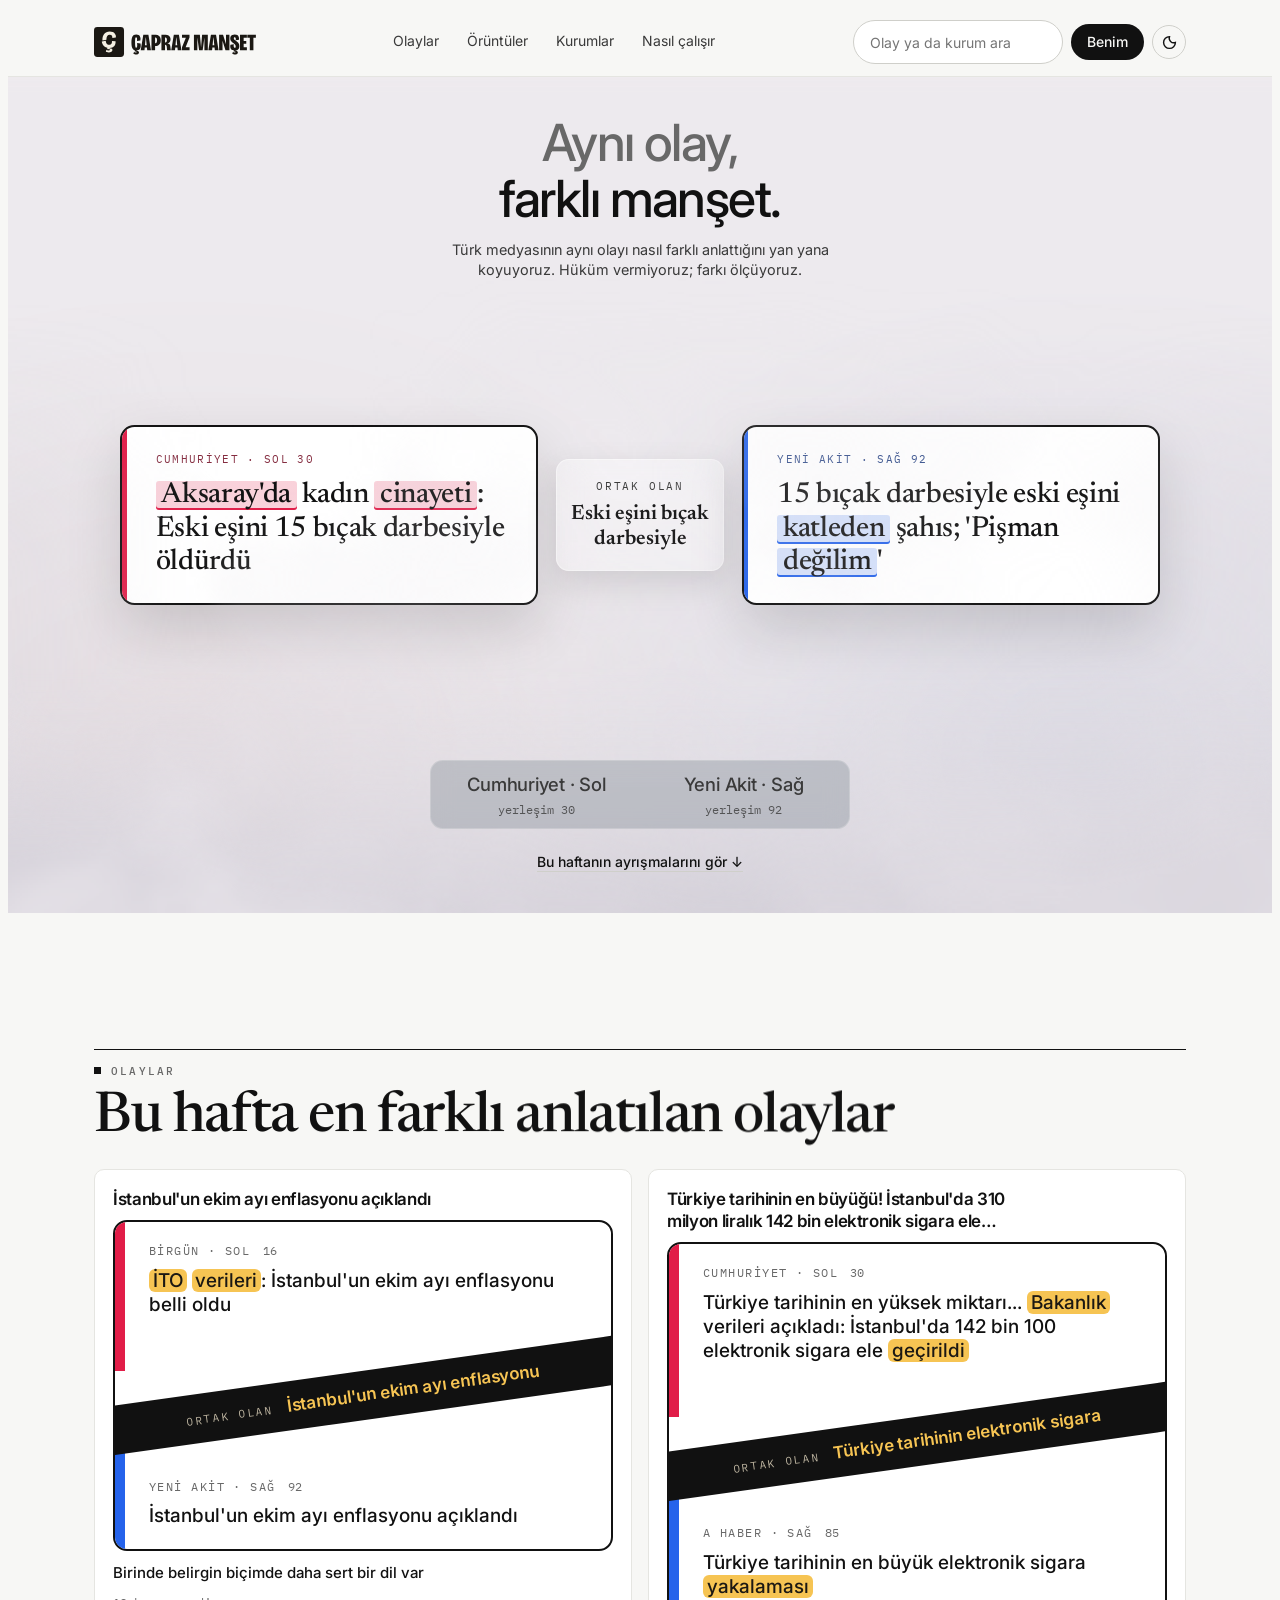
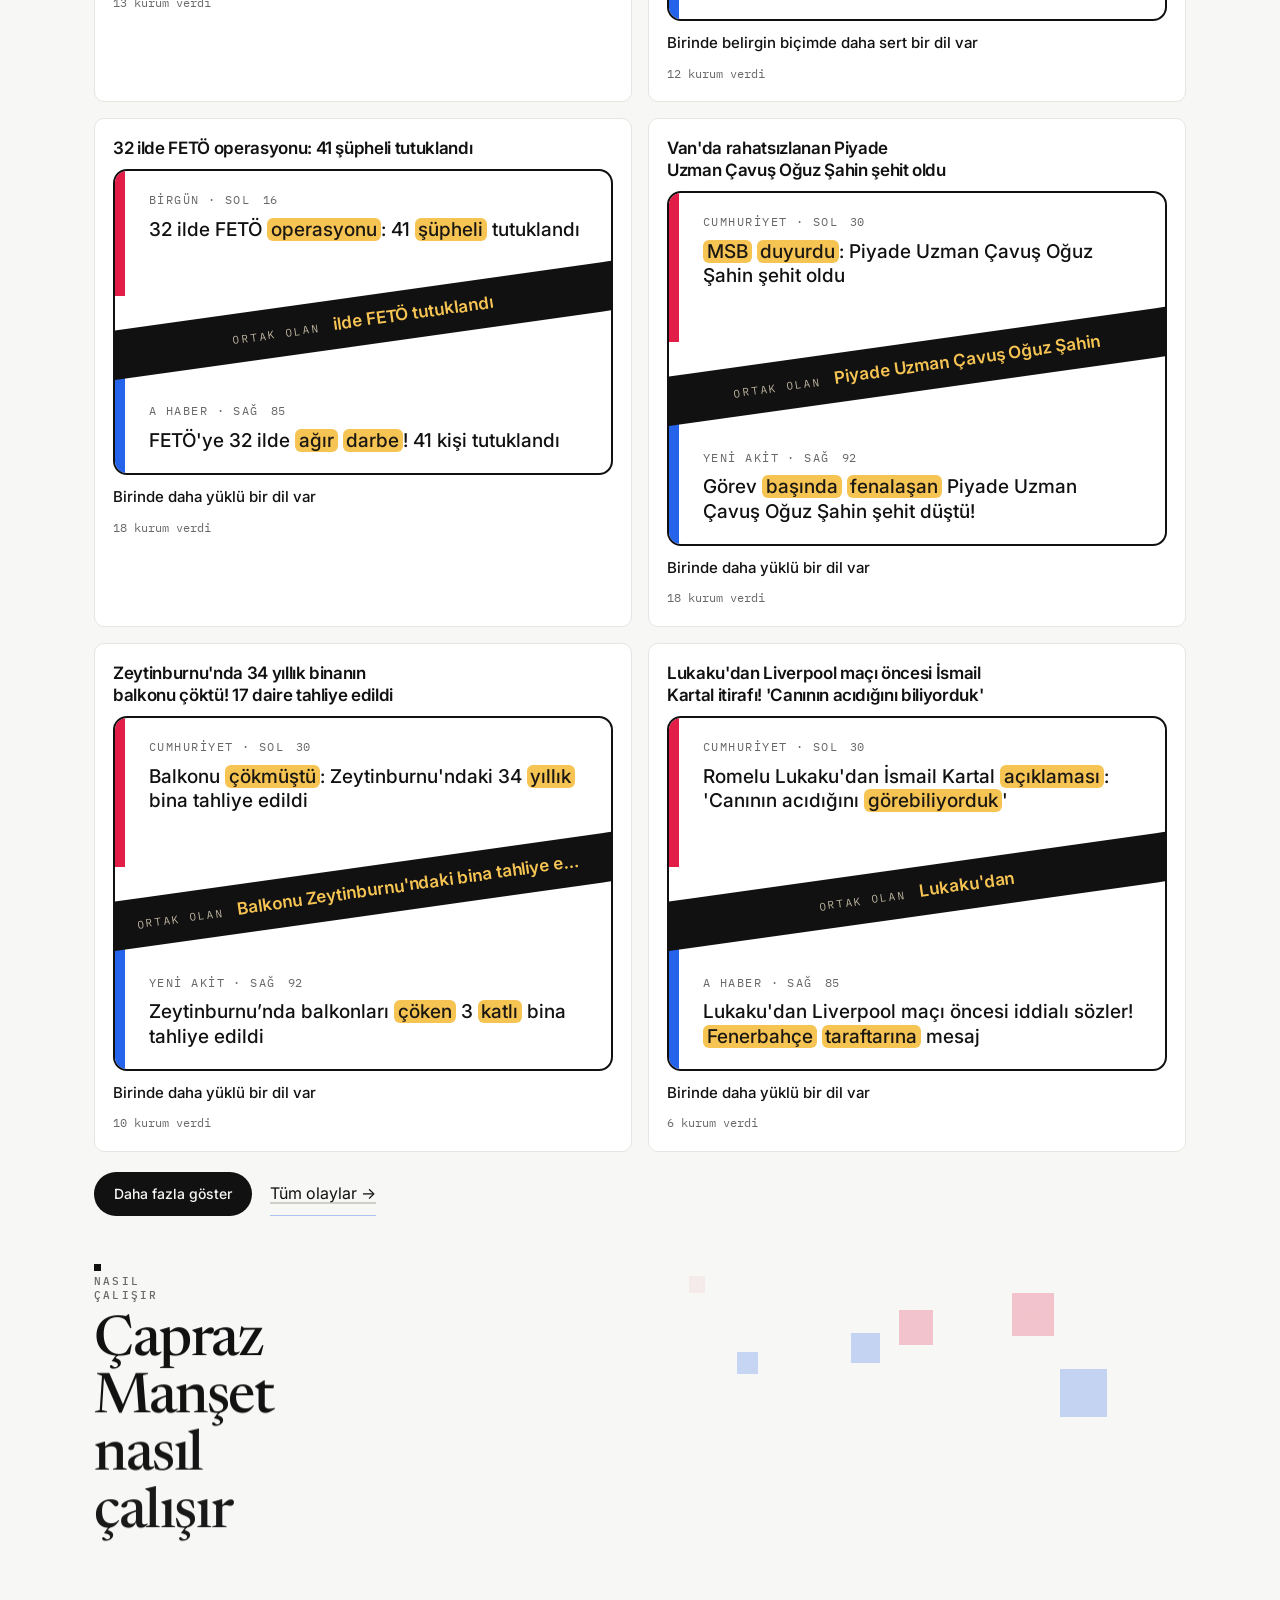
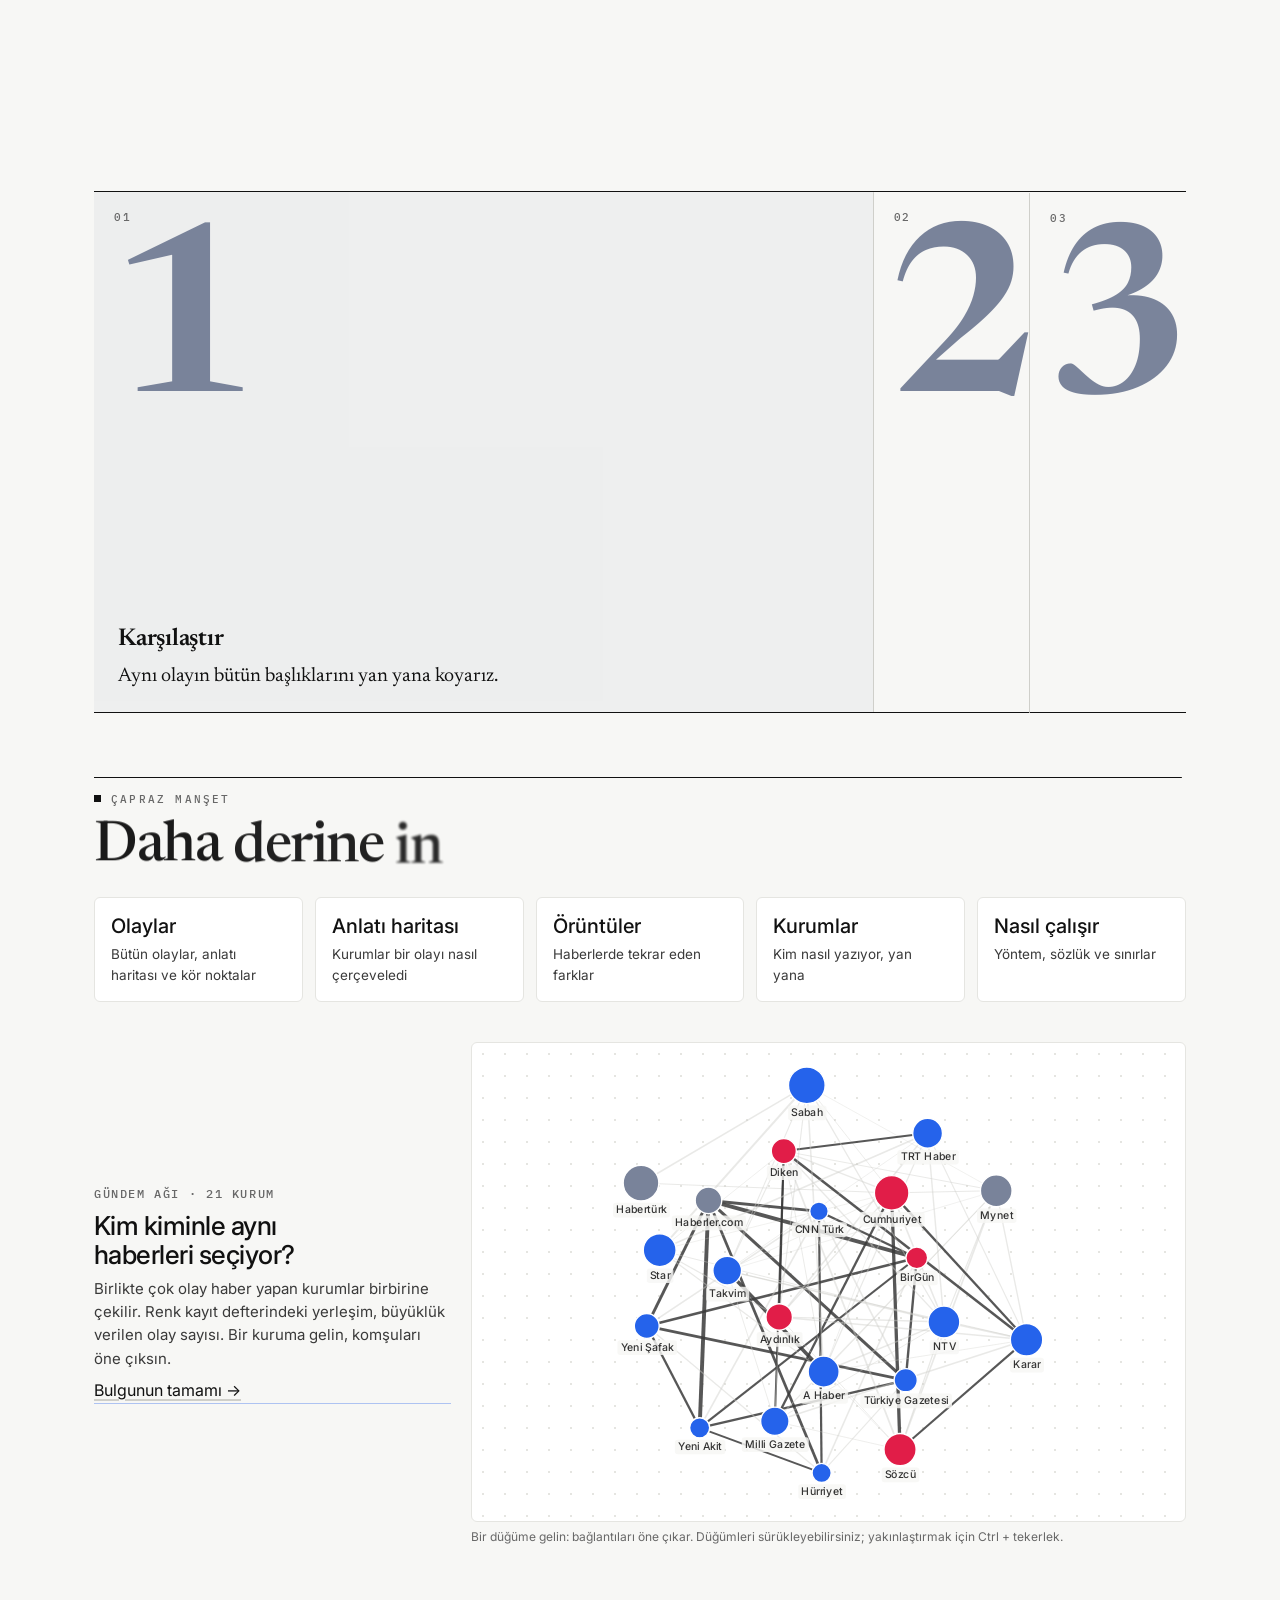
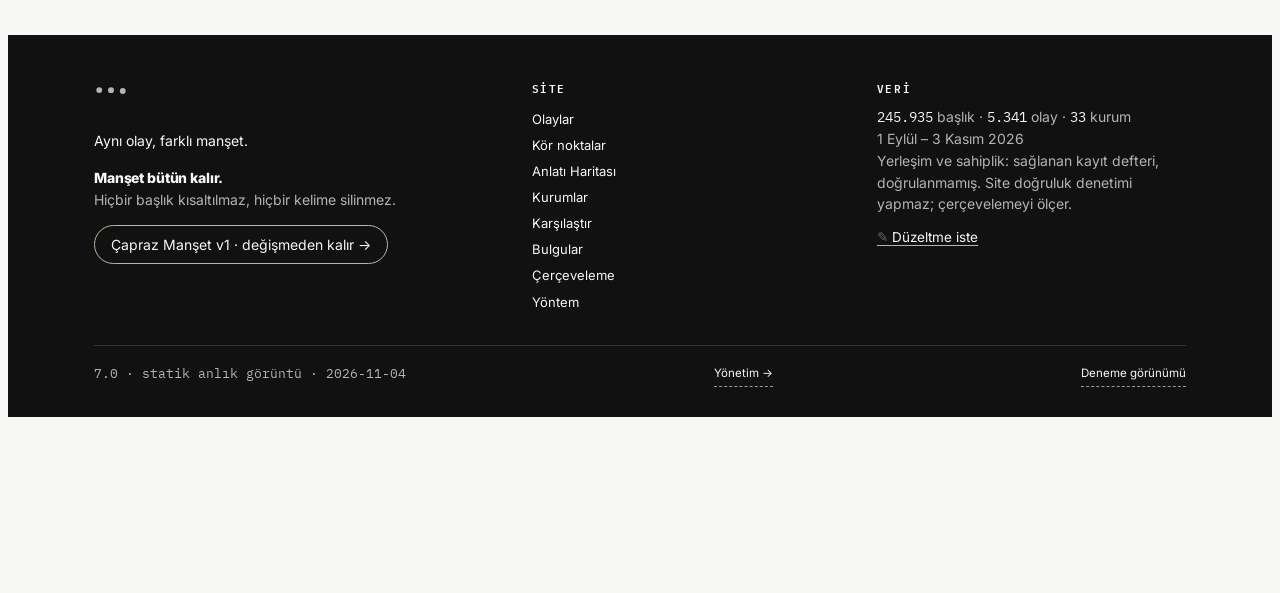
==== commit cbb1316b: "fix(site): search + dialog forms in sandboxed artifact, back restores scroll, menu locks page, short" ====
--- a/public/index.html
+++ b/public/index.html
@@ -2417,7 +2417,7 @@
 :root[data-theme="dark"] .cc-glare{--g:var(--ink)}
 /* finding scene: the claim pins over its chart (desktop), so it carries the page colour */
 .v7-find[data-m] .v7-claim{position:relative;z-index:2;background:var(--paper)}
-.v7-claim.is-pin{box-shadow:0 1px 0 var(--line),0 -48px 0 var(--paper)}
+.v7-claim.is-pin{background:var(--paper);box-shadow:0 1px 0 var(--line),0 -48px 0 var(--paper);z-index:3}
 .sc-n{font-variant-numeric:tabular-nums}
 section.v7-how{position:relative;overflow-x:clip;margin:0;font-size:inherit}
 .wrap.page.v7-home{padding-inline:24px}
@@ -2466,15 +2466,52 @@
 /* ---- /yontem: methodology layout (scoped; one reading column, no cards, no motion) ---- */
 .ym-plain{--ym-w:690px}
 .ym-plain .phead .sub{max-width:var(--ym-w);margin:12px 0 0;color:var(--ink2);font-size:16.5px;line-height:1.6}
-.ym-plain .ym-toc,.ym-plain .xpaper,.ym-plain>.sec{max-width:var(--ym-w);margin-left:0;margin-right:auto}
-.ym-plain .xpaper{padding-bottom:24px}
-.ym-plain .ym-toc{margin-top:0;margin-bottom:8px;padding:0 0 18px;border-bottom:1px solid var(--line);font-size:14.5px}
+.ym-plain .xpaper{padding-bottom:24px;min-width:0}
+.ym-plain .ym-toc{margin:0;font-size:14.5px;display:none}
 .ym-plain .ym-toc b{display:block;font-family:var(--ff-m);font-size:11px;font-weight:500;letter-spacing:.1em;text-transform:uppercase;color:var(--muted);margin-bottom:8px}
-.ym-plain .ym-toc ol{margin:0;padding-left:1.7em;columns:2;column-gap:2.5em}
-.ym-plain .ym-toc li{padding:3px 0;break-inside:avoid;color:var(--muted);font-variant-numeric:tabular-nums}
-.ym-plain .ym-toc a{color:var(--ink);text-decoration:none;border-bottom:1px solid var(--line2)}
-.ym-plain .ym-toc a:hover{border-bottom-color:var(--ink)}
-@media (max-width:600px){.ym-plain .ym-toc ol{columns:2;column-gap:1.2em;padding-left:1.6em;font-size:14px}}
+.ym-plain .ym-toc ol{margin:0;padding:0;list-style:none}
+.ym-plain .ym-toc li{padding:0;color:var(--muted);font-variant-numeric:tabular-nums}
+.ym-plain .ym-toc a{display:block;padding:8px 10px 8px 12px;color:var(--ink2);text-decoration:none;border-left:2px solid transparent}
+.ym-plain .ym-toc a:hover{color:var(--ink);border-left-color:var(--line2)}
+.ym-plain .ym-toc a.on{color:var(--ink);font-weight:600;border-left-color:var(--ink)}
+.ym-plain .ym-no{display:inline-block;min-width:1.7em;font-family:var(--ff-m);font-size:12px;font-weight:400;color:var(--muted)}
+.ym-sel{position:sticky;top:76px;z-index:20;display:flex;align-items:center;gap:10px;margin:0 0 18px;padding:8px 0;background:var(--paper);border-bottom:1px solid var(--line)}
+.ym-sel span{font-family:var(--ff-m);font-size:11px;letter-spacing:.1em;text-transform:uppercase;color:var(--muted)}
+.ym-sel select{flex:1;min-width:0;min-height:44px;font:inherit;font-size:15px;color:var(--ink);background:var(--surface);border:1px solid var(--line2);border-radius:4px;padding:0 10px}
+.ym-panel[hidden]{display:none}
+.ym-plain .xpaper dl.v7-gloss{margin:0 0 1em}
+.ym-plain .xpaper .eq{white-space:pre-wrap;overflow-wrap:anywhere}
+.ym-plain .ym-panel>h2.ym-h{margin:0 0 22px;padding-top:0;border-top:0;scroll-margin-top:90px;outline:none}
+.ym-plain .ym-panel>h2.ym-ch0{font-family:var(--serif);font-weight:500;font-size:27px;line-height:1.25;letter-spacing:-.01em}
+.ym-pn{display:flex;justify-content:space-between;gap:16px;margin-top:40px;padding-top:18px;border-top:1px solid var(--line2)}
+.ym-pn a{display:flex;flex-direction:column;gap:2px;min-height:44px;box-sizing:border-box;max-width:48%;padding:6px 0;color:var(--ink);text-decoration:none}
+.ym-pn a.next{margin-left:auto;text-align:right}
+.ym-pn a span{font-family:var(--ff-m);font-size:11px;letter-spacing:.1em;text-transform:uppercase;color:var(--muted)}
+.ym-pn a b{font-family:var(--serif);font-weight:500;font-size:18px;border-bottom:1px solid var(--line2);align-self:flex-start}
+.ym-pn a.next b{align-self:flex-end}
+.ym-pn a:hover b{border-bottom-color:var(--ink)}
+.ym-pn a:focus-visible,.ym-toc a:focus-visible{outline:2px solid var(--ink);outline-offset:2px}
+.wrap.ym-plain{max-width:none;padding-left:clamp(16px,3vw,48px);padding-right:clamp(16px,3vw,48px)}
+@media (min-width:1000px){
+  .ym-plain .ym-lay{display:grid;grid-template-columns:260px minmax(0,1fr);gap:0 56px;align-items:start}
+  .ym-sel{display:none}
+  .ym-plain .ym-toc{display:block;position:sticky;top:88px;max-height:calc(100vh - 110px);overflow:auto}
+  .ym-plain .ym-body{display:block}
+  .ym-plain .ym-row{display:grid;grid-template-columns:minmax(0,1fr);gap:36px 56px;align-items:start;margin:0 0 36px}
+  .ym-plain .ym-row:not([data-n="1"]){grid-template-columns:repeat(2,minmax(0,1fr))}
+  .ym-plain .ym-blk>h3:first-child{margin-top:0}
+  .ym-plain .ym-blk{min-width:0;border-top:1px solid var(--line);padding-top:18px}
+  .ym-plain .ym-wide{margin:0 0 36px;border-top:0;padding-top:0}
+  .ym-plain .ym-body.ym-one .ym-blk:not(.ym-wide){max-width:80ch}
+  .ym-plain .ym-body .eq{white-space:pre-wrap;overflow-wrap:anywhere;overflow-x:auto}
+  .ym-plain .ym-body .v7-gloss{margin:0 0 1em;display:grid;grid-template-columns:repeat(3,minmax(0,1fr));gap:0 40px}
+  .ym-plain .ym-body .v7-gloss>div{break-inside:avoid}
+  .ym-plain .ym-body #clist{display:grid;grid-template-columns:repeat(2,minmax(0,1fr));gap:0 40px}
+  .ym-plain .ym-body .v7-tr{display:grid;grid-template-columns:repeat(2,minmax(0,1fr));gap:0 40px}
+  .ym-plain .ym-body .v7-tr,.ym-plain .ym-body .v7-cl,.ym-plain .ym-body .v7-cl-ctl{max-width:none}
+}
+@media (min-width:1600px){.ym-plain .ym-row:not([data-n="1"]):not([data-n="2"]){grid-template-columns:repeat(3,minmax(0,1fr))}.ym-plain .ym-body .v7-gloss{grid-template-columns:repeat(4,minmax(0,1fr))}.ym-plain .ym-body #clist,.ym-plain .ym-body .v7-tr{grid-template-columns:repeat(3,minmax(0,1fr))}}
+@media (max-width:999px){.ym-plain .ym-body .v7-tr,.ym-plain .ym-body .v7-cl{max-width:none}}
 .ym-plain .xpaper>*{max-width:none}
 .ym-plain .xpaper p,.ym-plain .xpaper li,.ym-plain .xpaper dd{font-size:16.5px;line-height:1.75;color:var(--ink2)}
 .ym-plain .xpaper ul,.ym-plain .xpaper ol{padding-left:1.4em;margin:0 0 1em}
@@ -2534,59 +2571,135 @@
 @media (max-width:600px){.ym-plain .ym-toc a{border-bottom:0}}
 .ym-plain .ym-toc li.x0{list-style:none}
 
-/* 8.1 · brand enhancement pass (Rebrand Proposal §10–11). Additive: no layout or component is replaced.
-   Contrast: text takes the brand inks (ink #1B1813, soft ink #5E5749 = 6.3:1+, mist #BDB4A0 on dark = 8.6:1).
-   Nasıl çalışır accents: newsprint surfaces, highlight yellow only behind a word, evidence amber only on small numerals. */
-:root{--ink:#1B1813;--ink2:#3A352C;--muted:#5E5749;--hl:#F6C453;--np:#F5F0E3;--np-line:#DDD5C2}
-:root[data-theme="dark"]{--ink:#F5F0E3;--ink2:#DDD5C2;--muted:#BDB4A0;--np:#24211A;--np-line:#3A352B}
-@media (prefers-color-scheme:dark){:root:not([data-theme="light"]){--ink:#F5F0E3;--ink2:#DDD5C2;--muted:#BDB4A0;--np:#24211A;--np-line:#3A352B}}
-.xbs{color:var(--ink)}
-.p-head .p-kick,.eyebrow,.tix-l,.p-no{color:var(--ink2)}
-
-/* home · Çapraz Manşet nasıl çalışır */
-section.v7-how{padding-bottom:28px}
-.v7-how .p-tix{gap:20px;margin:40px 0 8px}
-.v7-how .tix{background:var(--np);box-shadow:inset 0 0 0 1px var(--np-line)}
-.v7-how .tix-l{border-top-color:color-mix(in srgb,var(--ink) 40%,transparent)}
-/* the three steps sit side by side, all readable at rest (deck §01: rule, index, marked word, sentence) */
-.v7-hsteps{list-style:none;display:grid;grid-template-columns:repeat(3,minmax(0,1fr));gap:28px;margin:40px 0 0;padding:0}
-.v7-hsteps li{display:grid;gap:10px;align-content:start;justify-items:start;border-top:2px solid var(--ink);padding-top:16px}
-.hs-n{font:600 12px var(--ff-m);letter-spacing:.16em;color:var(--hot)}
-.hs-t{font:600 clamp(22px,2.2vw,28px)/1.15 var(--serif);letter-spacing:-.01em;padding:1px 8px 3px;border-radius:5px;background:var(--hl);color:#1B1813}
-.hs-x{font:400 clamp(17px,1.5vw,20px)/1.45 var(--serif);color:var(--ink);max-width:28ch;text-wrap:pretty}
-@media (max-width:760px){.v7-hsteps{grid-template-columns:1fr;gap:22px}.hs-x{max-width:none}}
-.v7-home>section+section{margin-top:24px}
-.v7-hgrid{gap:16px}
-.v7-hc{padding:18px;gap:8px}
-
-/* /yontem · Nasıl çalışır: sections read as groups, numerals carry the accent */
-.ym-plain .phead .eyebrow::before{content:"";display:inline-block;width:7px;height:7px;margin-right:10px;background:var(--hl);outline:1px solid var(--ink);vertical-align:1px}
-.ym-plain .ym-toc{margin-bottom:36px;padding:20px 24px 16px;border:1px solid var(--np-line);border-radius:14px;background:var(--np)}
-.ym-plain .ym-toc b{color:var(--ink2);margin-bottom:12px}
-.ym-plain .ym-toc li{padding:4px 0}
-.ym-plain .ym-toc a{border-bottom-color:color-mix(in srgb,var(--ink) 35%,transparent)}
-.ym-plain .xpaper .abs{border:1px solid var(--np-line);border-left:3px solid var(--ink);border-radius:0 14px 14px 0;background:var(--np);padding:18px 22px;margin:0 0 40px}
-.ym-plain .xpaper .abs p:last-child{margin-bottom:0}
-.ym-plain .xpaper .abs p{color:var(--ink)}
-.ym-plain .xpaper h2,.ym-plain .xwalk>h2{border-top:2px solid var(--ink);margin:80px 0 20px;padding-top:20px}
-.ym-plain .xwalk>h2{margin-top:48px}
-.ym-plain .xpaper h2 .n{color:var(--hot);font-weight:500}
-.ym-plain .xpaper h3,.ym-plain .xpaper section.sec>h2{margin:40px 0 10px;color:var(--ink)}
-.ym-plain .xpaper h2+h3,.ym-plain .xpaper h2+section.sec>h2:first-child{margin-top:0}
-.ym-plain .ym-steps>li{margin-bottom:1.5em}
-.ym-plain .ym-steps>li::before{color:var(--hot);font-weight:500}
-.ym-plain .ym-promise{border-left:3px solid var(--ink);margin:2em 0 0!important;padding:4px 0 4px 1em;color:var(--ink)}
-.ym-plain .ym-promise b{padding:1px 6px 2px;border-radius:4px;background:var(--hl);color:#1B1813}
-.ym-plain .cm3-method{margin-top:48px}
-.ym-plain .cm3-steps{gap:12px;margin:10px 0 28px}
-.ym-plain .cm3-step{padding:14px 16px;gap:6px;border-color:var(--np-line);border-radius:12px;background:var(--np)}
-.ym-plain .cm3-steps:not(.side) .cm3-step b::before{color:var(--ink2);font-weight:500}
-.ym-plain .cm3-step span{color:var(--ink)}
-.ym-plain .xpaper .refs li::before,.ym-plain .v7-tr-block dt{color:var(--ink2)}
-.ym-plain .v7-tr-block{margin-bottom:36px}
-.ym-plain .v7-concept{padding:16px 0 4px}
-.ym-plain .v7-gloss>div{padding:14px 0}
-@media (max-width:600px){.ym-plain .ym-toc{padding:14px 14px 8px}.ym-plain .xpaper h2,.ym-plain .xwalk>h2{margin-top:56px}.ym-plain .xpaper .abs{padding:14px 16px}}
+/* ===== Anlatı haritası redesign (anlativ.js): reading room, season overview, timeline, ribbons, nine-dimension matrix. Kindred tokens only. */
+.an-room{margin:0 calc(50% - 50vw) 8px;background:var(--sunk);border-top:1px solid var(--line);border-bottom:1px solid var(--line);padding:56px 0 48px}
+.an-wrap{max-width:var(--maxw);margin:0 auto;padding:0 24px}
+.an-kick{font:500 11px/1.2 var(--ff-m);letter-spacing:.2em;text-transform:uppercase;color:var(--muted);margin:0 0 14px}
+.an-kick::before{content:"";display:inline-block;width:7px;height:7px;margin-right:10px;background:var(--ink);vertical-align:1px}
+.an-room .an-h{font:500 clamp(30px,4.2vw,52px)/1.06 var(--serif);letter-spacing:-.025em;margin:0 0 26px;max-width:22ch;color:var(--ink);text-wrap:balance}
+.an-room .p-lead{font-size:clamp(20px,2.2vw,27px);max-width:36em;color:var(--ink2)}
+.an-ideas{list-style:none;margin:40px 0 0;padding:0;display:grid;grid-template-columns:repeat(3,minmax(0,1fr));gap:0;border-top:1px solid var(--line2)}
+.an-ideas li{position:relative;padding:22px 26px 26px 0;border-bottom:1px solid var(--line)}
+.an-ideas li:not(:nth-child(3n+1)){padding-left:26px;border-left:1px solid var(--line)}
+.an-no{display:block;font:500 12px/1 var(--ff-m);letter-spacing:.14em;color:var(--muted);margin-bottom:14px}
+.an-ideas h3{font:500 21px/1.2 var(--serif);letter-spacing:-.01em;margin:0 0 8px;color:var(--ink)}
+.an-ideas p{margin:0;font-size:14.5px;line-height:1.6;color:var(--ink2)}
+.an-ex{margin:44px 0 0;padding:26px 26px 22px;background:var(--surface);border:1px solid var(--line);border-radius:10px}
+.an-ex figcaption{display:grid;gap:6px;margin-bottom:20px}
+.an-ex figcaption .an-kick{margin:0}
+.an-ex figcaption b{font:500 24px/1.2 var(--serif);color:var(--ink)}
+.an-ex figcaption>span:last-child{font-size:14px;color:var(--ink2);line-height:1.55;max-width:75ch}
+.an-exg{display:grid;grid-template-columns:repeat(3,minmax(0,1fr));gap:14px}
+.an-exc{border:1px solid var(--line);border-top:3px solid var(--c);border-radius:6px;padding:14px 16px;background:var(--raise);min-width:0}
+.an-exo{margin:0 0 10px;font-weight:600;font-size:15px;display:flex;align-items:center;gap:2px 7px;flex-wrap:wrap}
+.an-exo span{font:400 11px var(--ff-m);letter-spacing:.08em;text-transform:uppercase;color:var(--muted)}
+.an-exh{font:400 16px/1.4 var(--serif);margin:0 0 10px;color:var(--ink)}
+.an-exc dl{margin:0;display:grid;gap:4px}
+.an-exc dt{font:500 10.5px/1.2 var(--ff-m);letter-spacing:.12em;text-transform:uppercase;color:var(--muted);margin-top:6px}
+.an-exc dd{margin:0;display:flex;align-items:center;gap:8px;flex-wrap:wrap}
+.an-ec{display:inline-block;padding:4px 10px;border-radius:99px;background:var(--sunk);border:1px solid var(--line2);font-size:13.5px;color:var(--ink)}
+.an-ec.an-no,.an-cell.an-no{background:transparent;border-style:dashed;color:var(--muted);font-style:italic}
+.an-mk{display:inline-grid;place-items:center;width:22px;height:22px;border-radius:50%;background:var(--ink);color:var(--paper);font:600 11.5px/1 var(--ff-m);flex:none}
+.an-exn{list-style:none;margin:18px 0 6px;padding:14px 0 0;border-top:1px solid var(--line);display:grid;grid-template-columns:repeat(3,minmax(0,1fr));gap:12px 22px}
+.an-exn li{display:flex;gap:10px;align-items:flex-start;font-size:13.5px;line-height:1.5;color:var(--ink2)}
+.an-exn b:not(.an-mk){color:var(--ink)}
+.an-ex .lnk{font-size:13px}
+.an-deep{margin:30px 0 0;display:grid;grid-template-columns:repeat(2,minmax(0,1fr));gap:0 32px;align-items:start}
+.an-dd{border-top:1px solid var(--line2)}
+.an-dd summary{list-style:none;cursor:pointer;min-height:52px;display:flex;align-items:center;justify-content:space-between;gap:12px;font:500 18px/1.25 var(--serif);color:var(--ink)}
+.an-dd summary::-webkit-details-marker{display:none}
+.an-dd summary::after{content:"+";font:400 20px/1 var(--ff-m);color:var(--muted);transition:transform .2s}
+.an-dd[open] summary::after{transform:rotate(45deg)}
+.an-dd>div{padding:0 0 18px;font-size:14.5px;line-height:1.6;color:var(--ink2)}
+.an-dd>div p{margin:0 0 10px}
+.an-dd ul{margin:0 0 10px;padding-left:18px;display:grid;gap:6px}
+.an-dd ul.an-dl{list-style:none;padding:0;gap:0}
+.an-dl li{display:grid;grid-template-columns:minmax(120px,170px) 1fr;gap:12px;padding:7px 0;border-bottom:1px solid var(--line)}
+.an-dl b{font:500 11.5px/1.5 var(--ff-m);letter-spacing:.06em;text-transform:uppercase;color:var(--ink)}
+.an-toc{display:flex;flex-wrap:wrap;gap:8px;margin:30px 0 0}
+.an-toc button{min-height:44px;padding:0 18px;border-radius:99px;border:1px solid var(--line2);background:var(--surface);color:var(--ink);font:500 12.5px var(--ff-m);letter-spacing:.04em;cursor:pointer}
+.an-toc button::after{content:" ↓";color:var(--muted)}
+.an-toc button:hover{border-color:var(--ink)}
+.an-sec{scroll-margin-top:120px}
+.an-sub{font-size:15px;color:var(--ink2);max-width:70ch;margin:-6px 0 20px}
+.an-h3{font:500 22px/1.2 var(--serif);margin:0 0 12px;color:var(--ink)}
+.an-h4{font:500 11px var(--ff-m);letter-spacing:.12em;text-transform:uppercase;color:var(--muted);margin:14px 0 6px}
+.an-sd{display:inline-block;width:8px;height:8px;border-radius:50%;background:var(--c);flex:none;margin-right:6px;vertical-align:1px}
+.an-kbox{border-top:1px solid var(--ink);padding-top:16px;margin-bottom:12px}
+.an-keys{list-style:none;margin:0;padding:0;display:grid;grid-template-columns:repeat(2,minmax(0,1fr));gap:0 32px}
+.an-keys li{display:grid;grid-template-columns:34px 1fr;gap:10px;padding:14px 0;border-bottom:1px solid var(--line)}
+.an-keys .an-no{font:500 22px/1 var(--serif);letter-spacing:0;color:var(--ink);margin:2px 0 0}
+.an-kk{margin:0 0 4px;font:500 10.5px/1.4 var(--ff-m);letter-spacing:.1em;text-transform:uppercase;color:var(--muted)}
+.an-kt{margin:0;font-size:15px;line-height:1.5;color:var(--ink2)}
+.an-kt b{color:var(--ink)}
+.an-kt q{font-style:normal;color:var(--ink)}
+.an-tgrid{display:grid;grid-template-columns:repeat(2,minmax(0,1fr));gap:20px 36px;margin-top:8px}
+.an-tp{min-width:0}
+.an-tscroll{overflow-x:auto}
+.an-tr{display:grid;grid-template-columns:76px minmax(0,1fr);align-items:end;gap:8px;min-width:300px}
+.an-tc{display:grid;grid-template-columns:repeat(var(--n),minmax(0,1fr));gap:2px}
+.an-th .an-tc i{font:400 10px/1 var(--ff-m);color:var(--muted);text-align:center;font-style:normal}
+.an-th{padding-bottom:4px;border-bottom:1px solid var(--line)}
+.an-tv{padding:6px 0 4px;border-bottom:1px solid var(--line)}
+.an-tl{margin:0 0 2px;font-size:13px;font-weight:600;color:var(--ink);overflow:hidden;text-overflow:ellipsis;white-space:nowrap}
+.an-ts{font:400 10.5px/1 var(--ff-m);color:var(--muted);display:flex;align-items:center;padding-bottom:2px}
+.an-led{position:relative;display:block;height:26px;background:radial-gradient(circle,var(--line2) .9px,transparent 1.3px) center bottom/6px 3.25px repeat-y;border-radius:2px;outline-offset:1px}
+.an-led::after{content:"";position:absolute;left:0;right:0;bottom:0;height:calc(var(--k)*3.25px);background:radial-gradient(circle,var(--c) 1.7px,transparent 2.1px) center bottom/6px 3.25px repeat-y}
+.an-led:hover,.an-led:focus-visible{background-color:color-mix(in srgb,var(--ink) 8%,transparent)}
+.an-tf{margin-top:6px}
+.an-tf .an-tc{display:block;position:relative;height:18px}
+.an-tf .an-tc b{position:absolute;left:calc(var(--a)/var(--n)*100%);right:0;top:0;border-top:1px dashed var(--ink2);padding-top:4px;font:400 10px var(--ff-m);color:var(--muted);letter-spacing:0;white-space:nowrap;text-align:right;overflow:visible}
+.an-skbox{overflow-x:auto;border:1px solid var(--line);border-radius:8px;background:var(--surface);padding:14px 10px 6px}
+.an-sk{display:block;width:100%;min-width:760px;height:auto}
+.an-skh{font:500 10.5px var(--ff-m);letter-spacing:.12em;fill:var(--muted)}
+.an-rb{fill:var(--c);fill-opacity:.42;stroke:var(--surface);stroke-width:.6;transition:fill-opacity .15s}
+.an-rb:hover,.an-rb:focus-visible{fill-opacity:.85;outline:none}
+.an-sk:hover .an-rb:not(:hover){fill-opacity:.22}
+.an-nd{fill:var(--ink)}.an-nd0{fill:var(--line2)}
+.an-nl{font:500 13px var(--ff-b);fill:var(--ink)}.an-nl0{fill:var(--muted);font-style:italic}
+.an-nn{font:400 10.5px var(--ff-m);fill:var(--muted)}
+.an-halo{stroke:var(--surface);stroke-width:4px;paint-order:stroke fill;stroke-linejoin:round;pointer-events:none}
+.an-mleg{display:flex;flex-wrap:wrap;align-items:center;gap:6px 10px;font-size:12.5px;color:var(--ink2);margin:0 0 10px}
+.an-mbox{overflow-x:auto;border:1px solid var(--line);border-radius:8px;background:var(--surface)}
+.an-mx{border-collapse:separate;border-spacing:0;width:100%;min-width:960px;font-size:12.5px}
+.an-mx th,.an-mx td{padding:7px 8px;border-bottom:1px solid var(--line);vertical-align:top;text-align:left}
+.an-mx thead th{background:var(--raise);font:inherit;text-transform:none;letter-spacing:0}
+.an-mx thead b{display:block;font:500 10.5px/1.3 var(--ff-m);letter-spacing:.1em;text-transform:uppercase;color:var(--ink)}
+.an-mx thead span{display:block;font:400 10.5px var(--ff-m);color:var(--muted);margin-top:3px}
+.an-mx thead th.an-foc{box-shadow:inset 0 3px 0 var(--ink)}
+.an-mx .an-mo{position:sticky;left:0;z-index:1;background:var(--surface);font:600 13px var(--ff-b);white-space:nowrap;letter-spacing:0;text-transform:none;color:var(--ink);border-right:1px solid var(--line)}
+.an-mx thead .an-mo{z-index:2;background:var(--raise)}
+.an-mx tbody tr:last-child>*{border-bottom:0}
+.an-cell{display:inline-block;max-width:128px;padding:3px 8px;border-radius:5px;line-height:1.3;color:var(--ink);overflow-wrap:anywhere;
+  background:color-mix(in srgb,var(--c,var(--line2)) 16%,var(--surface));border:1px solid color-mix(in srgb,var(--c,var(--line2)) 60%,transparent);transition:box-shadow .15s,transform .15s}
+.an-cell.an-solo{background:var(--surface);border:1.5px dashed var(--ink2);font-weight:600}
+.an-cell.an-no{font-size:11.5px}
+.an-cell.an-hi{box-shadow:0 0 0 2px var(--ink);transform:translateY(-1px)}
+.an-mx .an-cell[data-d]{cursor:pointer}
+.an-ma{white-space:nowrap}
+.an-al{display:inline-flex;align-items:center;gap:6px;font:500 12px var(--ff-m);color:var(--ink)}
+.an-al i{display:inline-block;width:calc(var(--w)*40px + 2px);height:6px;border-radius:3px;background:var(--ink)}
+.an-vh{position:absolute;width:1px;height:1px;overflow:hidden;clip:rect(0 0 0 0)}
+@media (max-width:900px){
+  .an-ideas,.an-exg,.an-exn{grid-template-columns:1fr}
+  .an-ideas li:not(:nth-child(3n+1)){padding-left:0;border-left:0}
+  .an-deep,.an-keys,.an-tgrid{grid-template-columns:1fr}
+}
+@media (max-width:600px){
+  .an-room{padding:40px 0 34px}
+  .an-wrap{padding:0 16px}
+  .an-ex{padding:18px 16px}
+  .an-dl li{grid-template-columns:1fr;gap:2px}
+  .an-tr{grid-template-columns:62px minmax(0,1fr)}
+}
+.an-sec .vz-l{display:block;overflow-wrap:normal}
+.an-sec .vz-l small{display:block;margin-top:1px;white-space:nowrap;overflow:hidden;text-overflow:ellipsis}
+.an-mx td{font-family:var(--ff-b);letter-spacing:0;text-transform:none}
+.an-mx .an-cell.an-no{border:0;padding:3px 4px;font-style:normal}
+.an-sec .vz-r{min-height:42px;padding:3px 0}
+
+/* phone menu open: the page behind does not scroll */
+html.menu-lock,html.menu-lock body{overflow:hidden}
 
 </style>
 </head>
@@ -8656,7 +8769,6 @@
       eb.textContent = nm + " · " + sn;
     });
   }
-  if (path === "/yontem") wireYontem(params);
 }
 
 /* ========================================================= 2.0 · bulgular
@@ -9298,6 +9410,20 @@
   box.innerHTML = h;
   v3decorateSplits(box);
 }
+/* Sandboxed frames (the claude.ai artifact) block form submission before any submit handler runs, so search-on-Enter and the
+   dialog "Gönder" buttons did nothing there. Every form here is handled in JS, so turn Enter and submit-button clicks into a
+   plain submit event and never let the browser submit. */
+function formSubmit(f) { if (f) f.dispatchEvent(new Event("submit", { bubbles: true, cancelable: true })); }
+document.addEventListener("keydown", function (ev) {
+  var t = ev.target;
+  if (ev.key !== "Enter" || ev.isComposing || !t || t.tagName !== "INPUT" || !t.form || /^(button|submit|checkbox|radio)$/.test(t.type)) return;
+  ev.preventDefault(); formSubmit(t.form);
+}, true);
+document.addEventListener("click", function (ev) {
+  var b = ev.target.closest && ev.target.closest('button[type="submit"], button:not([type]), input[type="submit"]');
+  if (!b || !b.form) return;
+  ev.preventDefault(); formSubmit(b.form);
+}, true);
 /* Collapsed rows on the outlet page fill on first open: 12 most loaded headlines (marked words explained), 6 events with most outlets. */
 document.addEventListener("toggle", function (ev) {
   var d = ev.target; if (!d.matches || !d.matches("details[data-lazy]") || !d.open) return;
@@ -10546,7 +10672,21 @@
   } else if (!V3.shadow && bar) bar.remove();
 }
 
+/* Back/forward return to where the reader was: the scroll position is kept on the current history entry (links open new entries
+   with no state, so they still start at the top). */
+var SCROLL_T = 0;
+addEventListener("scroll", function () {
+  clearTimeout(SCROLL_T);
+  SCROLL_T = setTimeout(function () { try { history.replaceState({ y: Math.round(scrollY) }, ""); } catch (e) {} }, 150);
+}, { passive: true });
+/* While the phone menu is open the page behind it must not scroll (smooth scroll paused, document locked). */
+function menuLock(on) {
+  document.documentElement.classList.toggle("menu-lock", !!on);
+  if (MOTION.lenis) { if (on) MOTION.lenis.stop(); else MOTION.lenis.start(); }
+}
 function route() {
+  menuLock(false);
+  var backY = history.state && typeof history.state.y === "number" ? history.state.y : 0;
   motionUnmount();
   v3readShadow();
   v3scrub();
@@ -10806,12 +10946,15 @@
 
   v2After(path, tab, params); v2bAfter(path, tab, params); v2cAfter(path, tab, params); v3After(path, tab, params);
   /* must run before motionMount, which reads [data-m] */
-  if (path === "/yontem") ymPlain(document.getElementById("view"));
+  if (path === "/yontem") { ymPlain(document.getElementById("view")); wireYontem(params); }
   motionMount(document.getElementById("view"));
+  if (backY > 0) { var goBack = function () { if (MOTION.lenis) MOTION.lenis.scrollTo(backY, { immediate: true, force: true }); else scrollTo(0, backY); };
+    goBack(); setTimeout(goBack, 400); }
   var b3 = document.getElementById("burger"), mm = document.getElementById("mobmenu");
   if (b3) b3.onclick = function () {
     var open = mm.classList.toggle("open");
     b3.setAttribute("aria-expanded", open ? "true" : "false");
+    menuLock(open);
   };
   [].slice.call(document.querySelectorAll("#theme, .theme-t")).forEach(function (th) { th.onclick = function () {
     var cur2 = document.documentElement.getAttribute("data-theme");
@@ -11191,6 +11334,104 @@
     .sort(function (a, b) { return tot(b) - tot(a) || trCmp(a.value, b.value); });
 }
 
+/* ---- Anlatı haritası season aggregates. Empty = "başlıkta yok" (same test as the site's UNSET). */
+function anEmpty(v) { v = String(v == null ? "" : v).trim(); return !v || /belirtilmiyor|yok|^—$/i.test(v); }
+function anVal(r, d) { return anEmpty(r[d]) ? "" : String(r[d]).trim(); }
+
+/* Per outlet habits over many events, each against an event-matched expectation: in every event the outlet coded,
+   the share of the OTHER outlets doing the same thing (so a heavy diet of one kind of event is not read as a habit).
+   skip[d] = {k: events left empty, e: expected, v: variance}; rep[d] = same for the outlet's most-used value (used >= 3 times).
+   z = (k - e) / sqrt(v): how far above the matched expectation, in units of its spread (Poisson-binomial). */
+function narrHabits(N, keys, dims) {
+  dims = dims || V7_DIMS;
+  var by = {};
+  keys.forEach(function (key) {
+    var rows = (N[key] && N[key].rows) || [];
+    if (rows.length < 2) return;
+    rows.forEach(function (r) { (by[r.s] = by[r.s] || []).push({ r: r, rows: rows }); });
+  });
+  var z = function (o) { return o.v > 0 ? (o.k - o.e) / Math.sqrt(o.v) : 0; };
+  var leaveOut = function (x, test) {
+    var m = 0; x.rows.forEach(function (o) { if (o !== x.r && test(o)) m++; });
+    return m / (x.rows.length - 1);
+  };
+  return Object.keys(by).sort().map(function (s) {
+    var evs = by[s], skip = {}, rep = {};
+    dims.forEach(function (d) {
+      var sk = { k: 0, e: 0, v: 0 }, cnt = {};
+      evs.forEach(function (x) {
+        var p = leaveOut(x, function (o) { return !anVal(o, d); });
+        if (!anVal(x.r, d)) sk.k++; else cnt[anVal(x.r, d)] = (cnt[anVal(x.r, d)] || 0) + 1;
+        sk.e += p; sk.v += p * (1 - p);
+      });
+      sk.z = z(sk); skip[d] = sk;
+      Object.keys(cnt).filter(function (v) { return cnt[v] >= 3; }).forEach(function (val) {
+        var o = { val: val, k: cnt[val], e: 0, v: 0 };
+        evs.forEach(function (x) { var p = leaveOut(x, function (y) { return anVal(y, d) === val; }); o.e += p; o.v += p * (1 - p); });
+        o.z = z(o);
+        if (!rep[d] || o.z > rep[d].z) rep[d] = o;
+      });
+    });
+    return { s: s, n: evs.length, skip: skip, rep: rep };
+  });
+}
+
+/* Ranked findings: for each outlet with >= minN events, its strongest repeat and its most unusual empty rate (more often empty: "skip",
+   more often answered: "fill"), kept when clearly apart from the others in the same events (|z| >= 2 and >= 8 points). Sorted by |z|. */
+function narrFindings(habits, minN) {
+  minN = minN || 10;
+  var out = [];
+  habits.forEach(function (h) {
+    if (h.n < minN) return;
+    ["rep", "skip"].forEach(function (kind) {
+      var best = null;
+      Object.keys(h[kind]).forEach(function (d) { var o = h[kind][d]; if (!best || Math.abs(o.z) > Math.abs(best.o.z)) best = { d: d, o: o }; });
+      if (!best || Math.abs(best.o.z) < 2 || Math.abs(best.o.k - best.o.e) / h.n < .08) return;
+      var k = kind === "rep" ? (best.o.z > 0 ? "rep" : null) : best.o.z > 0 ? "skip" : "fill";
+      if (k) out.push({ s: h.s, kind: k, d: best.d, val: best.o.val || "", n: h.n, k: best.o.k, e: best.o.e, z: best.o.z });
+    });
+  });
+  return out.sort(function (a, b) { return Math.abs(b.z) - Math.abs(a.z) || trCmp(a.s, b.s); });
+}
+
+/* Week x side counts for one dimension: the `top` most-used values over all weeks (plus "" for empty when withEmpty).
+   -> {vals, weeks: [{k, l, coded, side: {left|mid|right|none: {n: rows, c: {val: count}}}}]} */
+function narrTimeline(N, weeks, dim, top, bloc, withEmpty) {
+  var tot = {};
+  weeks.forEach(function (w) { w.keys.forEach(function (k) { ((N[k] && N[k].rows) || []).forEach(function (r) { var v = anVal(r, dim); if (v) tot[v] = (tot[v] || 0) + 1; }); }); });
+  var vals = Object.keys(tot).sort(function (a, b) { return tot[b] - tot[a] || trCmp(a, b); }).slice(0, top);
+  if (withEmpty) vals.push("");
+  return { vals: vals, weeks: weeks.map(function (w) {
+    var side = {};
+    ["left", "mid", "right", "none"].forEach(function (b) { side[b] = { n: 0, c: {} }; });
+    w.keys.forEach(function (k) {
+      ((N[k] && N[k].rows) || []).forEach(function (r) {
+        var b = side[bloc(r.s)] || side.none, v = anVal(r, dim);
+        b.n++; if (vals.indexOf(v) >= 0) b.c[v] = (b.c[v] || 0) + 1;
+      });
+    });
+    return { k: w.k, l: w.l, coded: w.coded, side: side };
+  }) };
+}
+
+/* Values of one dimension in one event: shared (>= 2 outlets) values get a colour slot by size; singletons and empties none.
+   -> {val: {n, slot}} and per outlet the number of dimensions where it stands alone. */
+function narrMatrix(rows, dims) {
+  var cnt = {}, alone = {};
+  dims.forEach(function (d) {
+    var c = cnt[d] = {};
+    rows.forEach(function (r) { var v = anVal(r, d); if (v) c[v] = (c[v] || 0) + 1; });
+  });
+  var slot = {};
+  dims.forEach(function (d) {
+    slot[d] = {};
+    Object.keys(cnt[d]).filter(function (v) { return cnt[d][v] > 1; }).sort(function (a, b) { return cnt[d][b] - cnt[d][a] || trCmp(a, b); })
+      .forEach(function (v, i) { slot[d][v] = i; });
+  });
+  rows.forEach(function (r) { alone[r.s] = dims.filter(function (d) { var v = anVal(r, d); return v && cnt[d][v] === 1; }).length; });
+  return { cnt: cnt, slot: slot, alone: alone };
+}
+
 function firstSentence(t) { t = String(t || "").trim(); var i = t.indexOf(". "); return i < 0 ? t : t.slice(0, i + 1); }
 
 function yzText(f, review) {
@@ -11492,7 +11733,7 @@
 }
 
 if (typeof module !== "undefined" && module.exports) {
-  module.exports = { trFold: trFold, weekEvents: weekEvents, pickWeek: pickWeek, narrGroups: narrGroups, orderOutlets: orderOutlets,
+  module.exports = { anEmpty: anEmpty, narrHabits: narrHabits, narrFindings: narrFindings, narrTimeline: narrTimeline, narrMatrix: narrMatrix, trFold: trFold, weekEvents: weekEvents, pickWeek: pickWeek, narrGroups: narrGroups, orderOutlets: orderOutlets,
     dimShares: dimShares, blameByBloc: blameByBloc, yzText: yzText, ilanSearch: ilanSearch, redirectRoute: redirectRoute, NAV_SUB: NAV_SUB, yontemAnchor: yontemAnchor, weeklySplits: weeklySplits, outletKisaca: outletKisaca, recentSplits: recentSplits, whatDiffers: whatDiffers, GLOSSARY: GLOSSARY, glossTerms: glossTerms, pNums: pNums, pSplitPoints: pSplitPoints,
     axisDist: axisDist, partyRank: partyRank, nearestParty: nearestParty, compileAliases: compileAliases, matchParties: matchParties, mentionStats: mentionStats, mentionShares: mentionShares, toneCell: toneCell, PARTI_ALIAS: PARTI_ALIAS };
 }
@@ -11521,7 +11762,7 @@
   var why = f.means || f.example ? '<details class="v7-why"><summary>Neden önemli?</summary>' + (f.means ? '<p class="v7-means">' + glossTerms(f.means) + "</p>" : "") +
     (f.example ? '<p><a href="#/olay?e=' + encodeURIComponent(f.example) + '">Bir örnek olay →</a></p>' : "") + "</details>" : "";
   var tbl = f.table ? '<details class="v7-tbl"><summary>Tabloyu göster</summary>' + f.table + "</details>" : "";
-  return '<section class="v7-find" data-m="scene" id="' + esc(f.id || "") + '"><p class="v7-claim">' + glossTerms(f.claim || "") + "</p>" +
+  return '<section class="v7-find" data-m="scene"' + (f.nopin ? " data-nopin" : "") + ' id="' + esc(f.id || "") + '"><p class="v7-claim">' + glossTerms(f.claim || "") + "</p>" +
     '<div class="v7-viz">' + (f.viz || "") + "</div>" + (f.read ? '<p class="v7-read">' + f.read + "</p>" : "") + why +
     (f.how || tbl ? '<details class="v7-how"><summary>Nasıl ölçtük?</summary>' + (f.how || "") + tbl + "</details>" : "") + "</section>";
 }
@@ -12601,7 +12842,7 @@
   var nf = new Intl.NumberFormat("tr"), tl, show = function () { if (!tl) return; var p = tl.progress(); ns.forEach(function (b, i) { b.textContent = nf.format(p > 0 && p < 1 ? Math.round(os[i].v) : +b.dataset.n); }); };
   var top = function () { var n = document.querySelector(".navbar"); return "top " + ((n ? n.offsetHeight : 64) + 24) + "px"; };
   tl = gsap.timeline({ onUpdate: show, onComplete: show, onReverseComplete: show,
-    scrollTrigger: wide ? { trigger: sec, start: top, end: "+=100%", pin: sec, scrub: .8, onLeave: show, onLeaveBack: show } : { trigger: el, start: "top 85%" } });
+    scrollTrigger: wide ? { trigger: sec, start: top, end: "+=45%", pin: sec, scrub: .5, onLeave: show, onLeaveBack: show } : { trigger: el, start: "top 85%" } });
   if (!(first && motionInView(el))) tl.from(el.querySelectorAll(".tix"), { y: 90, rotateX: -55, transformPerspective: 900, transformOrigin: "50% 100%", opacity: 0, duration: .5, stagger: .12, ease: "power3.out" }, 0);
   ns.forEach(function (b, i) { tl.to(os[i], { v: +b.dataset.n, duration: wide ? 1 : 2, ease: wide ? "none" : "power2.out" }, wide ? .15 : 0); });
   show();
@@ -12675,7 +12916,8 @@
   if (!claim || !viz) return;
   /* below the sticky nav and the sticky section tabs (.subnav) */
   var top = function () { var b = 64; [].forEach.call(document.querySelectorAll(".navbar,.subnav"), function (n) { b = Math.max(b, n.getBoundingClientRect().bottom); }); return b + 16; };
-  if (innerWidth >= 901) ScrollTrigger.create({ trigger: claim, start: function () { return "top " + top() + "px"; }, endTrigger: viz,
+  /* big tables/diagrams opt out (data-nopin): a pinned claim would cover their header rows */
+  if (innerWidth >= 901 && !el.hasAttribute("data-nopin")) ScrollTrigger.create({ trigger: claim, start: function () { return "top " + top() + "px"; }, endTrigger: viz,
     end: function () { return "bottom " + (top() + claim.offsetHeight + 24) + "px"; }, pin: claim, pinSpacing: false, toggleClass: "is-pin" });
   if (g6 && !(first && motionInView(g6))) gsap.from(g6, { scale: .86, opacity: 0, duration: 1.2, ease: "power3.out", scrollTrigger: { trigger: g6, start: "top 85%" } });
   var rows = g6 ? [] : [].slice.call(viz.querySelectorAll(".vz-r:not(.vz-ax),.or-bar")), bars = viz.querySelectorAll(".vz-span,.or-bt i");
@@ -12739,18 +12981,17 @@
 function pgHome7() {
   var top = weeklySplits(D.E, DAYS[DAYS.length - 1], { cov: covOf }).filter(function (e) { return defaultPair(e); });
   var lead = top[0] || leadEvent();
-  var step = function (n, t, l) { return '<li><span class="hs-n">0' + n + '</span><b class="hs-t">' + esc(t) + '</b><p class="hs-x">' + esc(l) + "</p></li>"; }, m = D.meta.counts;
+  var step = function (n, t, l) { return { bloc: "mid", word: String(n), title: t, text: l, outlets: [] }; }, m = D.meta.counts;
   var deep = ["/olaylar", "/anlati", "/oruntu", "/kurumlar", "/yontem"].map(function (r) {
     var nv = r === "/anlati" ? ["", "Anlatı haritası"] : NAV.filter(function (n) { return n[0] === r; })[0];
     return nv ? '<a class="v7-hc" href="#' + r + '"><b>' + esc(nv[1]) + "</b><span>" + esc(NAV_SUB[r]) + "</span></a>" : "";
   }).join("");
   var h = fogHero(lead) + '<section id="bu-hafta" class="v7-feed">' + feedHTML(lead) + '</section><div class="wrap page v7-home">';
   h += '<section class="v7-how">' + pGlass(6) + '<div class="p-ne">' + pHead("Nasıl çalışır", "Çapraz Manşet nasıl çalışır") +
-    pTickets([{ n: m.articles, label: "başlık" }, { n: D.E.length, label: "olay" }, { n: D.meta.sources.length, label: "kurum" }]) + /* steps sit inside the pinned block, so no blank screen follows the tickets while the counters scrub */
-    '<ol class="v7-hsteps">' +
-    step(1, "Karşılaştır", "Aynı olayın bütün başlıklarını yan yana koyarız.") +
-    step(2, "Fark et", "Kurumlar arasında ayrışan sözcükleri işaretleriz.") +
-    step(3, "Ölç", "Bu farkların haftalar boyunca tekrar edip etmediğini sayarız.") + "</ol></div></section>";
+    pTickets([{ n: m.articles, label: "başlık" }, { n: D.E.length, label: "olay" }, { n: D.meta.sources.length, label: "kurum" }]) + "</div>" + pSplits([
+    step(1, "Karşılaştır", "Aynı olayın bütün başlıklarını yan yana koyarız."),
+    step(2, "Fark et", "Kurumlar arasında ayrışan sözcükleri işaretleriz."),
+    step(3, "Ölç", "Bu farkların haftalar boyunca tekrar edip etmediğini sayarız.")]) + "</section>";
   h += "<section>" + pHead("Çapraz Manşet", "Daha derine in") + '<div class="v7-hgrid">' + deep + "</div></section>";
   if (ADV && ADV.agenda) h += '<section class="v7-hnet"><div class="v7-hnet-t"><p class="eyebrow">Gündem ağı · ' + ADV.agenda.order.length + ' kurum</p><h2 class="v7-hh">Kim kiminle aynı haberleri seçiyor?</h2>' +
     '<p class="lede">Birlikte çok olay haber yapan kurumlar birbirine çekilir. Renk kayıt defterindeki yerleşim, büyüklük verilen olay sayısı. Bir kuruma ' + orTap() + ', komşuları öne çıksın.</p>' +
@@ -12759,28 +13000,9 @@
 }
 
 /* v7 Anlatı: the homepage. A map of how outlets told one event: rows = outlets, columns = narrative dimensions. */
-/* Intro on /anlati: what the map is, where its data comes from, how to read each view, what it cannot show. */
+/* Intro on /anlati: the dotted header (eyebrow + title only), then the reading-room explainer (anlativ.js). */
 function v7Intro() {
-  var src = '<details class="v7-how v7-intro"><summary>Veri nereden geliyor?</summary><p>Her kurumun o olaydaki başlığı dokuz boyutta kodlanır: ' +
-    NORD.map(function (d) { return NDL[d].toLocaleLowerCase("tr"); }).join(", ") + ". Kimi haftalar elle, kimi haftalar yapay zekâ ile kodlanmıştır; hangisi olduğu her haritanın üstünde yazar (YZ rozeti). " +
-    'Boyutlar çerçeveleme kuramından türetilmiştir. <a class="lnk" href="#/yontem?s=anlati">Yöntem →</a></p></details>';
-  var how = '<details class="v7-how v7-intro"><summary>Nasıl okunur</summary>' +
-    "<h3>Üç görünüm</h3><ul>" +
-    "<li><b>Akış:</b> Her çizgi bir kurum. Çizgi, kurumun seçtiği değerlerin kutularından sırayla geçer; aynı kutudan geçen kurumlar aynı seçimi yapmıştır. Çizginin rengi kurumun yerleşimini gösterir (sola yerleşik kırmızı, sağa yerleşik mavi).</li>" +
-    "<li><b>Ağ:</b> Daireler kurum, kareler bir boyuttaki seçimdir (çerçeve, sorumlu, çözüm…). Kurum, seçtiği karelere bağlanır; çok seçimi paylaşan kurumlar birbirine yakın durur. Karenin büyüklüğü o seçimi yapan kurum sayısıdır.</li>" +
-    "<li><b>Tablo:</b> Her satır bir kurum, her sütun bir boyut; satırlar yerleşim sırasındadır. Bir sütun başlığına tıklarsanız kurumlar o boyuttaki seçimlerine göre gruplanır. Kurumun adına tıklarsanız olaydaki başlığı açılır.</li></ul>" +
-    "<h3>Renkler ve boyutlar</h3><p>Boyutlar, bir başlığın hangi yönünü kodladığımızdır (yukarıdaki dokuz boyut). " +
-    "Her olayda yalnızca o olay için odak olarak işaretlenen boyutlar gösterilir. Tabloda ve akışta bir boyutun her değeri kendi rengini alır; aynı boyutta aynı renk aynı seçim demektir, renkler boyutlar arasında bir anlam taşımaz ve iyi ya da kötü demek değildir. " +
-    "“Başlıkta yok”, başlığın o boyutta bir şey söylemediği anlamına gelir.</p></details>";
-  var lim = '<details class="v7-how v7-intro"><summary>Neyi göstermez?</summary><ul>' +
-    "<li>Yalnızca başlıkları ve spotları kapsar; haber metninin tamamı okunmamıştır.</li>" +
-    "<li>Her kurum için tek bir başlık kodlanır; kurumun o olay hakkındaki bütün yayınını temsil etmez.</li>" +
-    "<li>Anlatı kodlaması tek kodlayıcıyla yapılmıştır; yapay zekâ ile kodlanan haftalarda insan kodlayıcı yoktur ve kodlayıcılar arası uyum ölçülmemiştir.</li>" +
-    "<li>Kurumların yerleşimi dışarıdan sağlanmıştır ve doğrulanmamıştır.</li>" +
-    "<li>Harita, kurumların ayrıştığı olayları bilerek seçer; bu olaylar tipik değildir. Her olayın haritası yoktur ve editör incelemesinde kaldırılanlar gösterilmez.</li>" +
-    '</ul><p><a class="lnk" href="#/yontem?s=anlati">Anlatı kodlamasının ayrıntıları →</a></p></details>';
-  return '<div class="phead"><div class="eyebrow">Anlatı haritası</div><h1>Aynı olay, kurum kurum farklı anlatılıyor</h1></div>' +
-    '<section class="v7-introbox">' + pLead("Bu harita, bir olayı veren her kurumun başlığının hangi yönünü öne çıkardığını yan yana koyar: olayı nasıl çerçeveledi, kimi sorumlu tuttu, hangi çözümü meşru gösterdi.") + src + how + lim + "</section>";
+  return '<div class="phead"><div class="eyebrow">Anlatı haritası</div><h1>Aynı olay, kurum kurum farklı anlatılıyor</h1></div>' + anRoom();
 }
 
 function v7Weeks() {
@@ -12928,7 +13150,8 @@
   var key = q.n && wk.keys.indexOf(q.n) >= 0 ? q.n : wk.keys[0], n = D.N[key], e = EV[n.ev], tab = q.v === "tablo", net = q.v === "ag";
   V7VIEW = tab ? "tablo" : net ? "ag" : "";
   var title = narrName(key, 140), ai = n.status === "agent_coded";
-  var h = '<div class="wrap page v7-an">' + v7Intro() + '<h2 class="v7-evt">' + esc(title) + "</h2>";
+  var h = '<div class="wrap page v7-an">' + v7Intro() + anSeason() + anTimeline() +
+    '<section class="an-sec an-evs" id="an-event">' + pHead("Olay olay", "Bir olay seçin, kurumları yan yana okuyun") + '<h2 class="v7-evt">' + esc(title) + "</h2>";
   h += v7WeekBar(weeks, wk.k);
   h += '<div class="v7-events" role="group" aria-label="Olay">' + wk.keys.map(function (k) {
     return '<button type="button" class="chip" data-w="' + wk.k + '" data-n="' + k + '" aria-pressed="' + (k === key) + '">' + esc(narrName(k, 44)) + "</button>";
@@ -12941,7 +13164,7 @@
       '<div class="v7-scroll"><div id="v7-flow" data-key="' + esc(key) + '"></div></div><p class="v7-note">Her çizgi bir kurum; rengi kurumun yerleşimini gösterir. ' +
       "Aynı kutudan geçen çizgiler aynı seçimi yapmıştır. Bir çizgiye " + orTap() + ": kurumun seçimleri görünür.</p>" +
       '<p class="v7-leg"><span class="left">sola yerleşik</span><span class="mid">merkez</span><span class="right">sağa yerleşik</span></p>') +
-    "</div></div>" + v7Body(n, e);
+    "</div></div>" + anSankey(key) + anMatrix(key) + "</section>" + v7Body(n, e);
   var top = latest.keys.map(function (k) { return EV[D.N[k].ev]; }).filter(Boolean)
     .sort(function (a, b) { return b.s.length - a.s.length; }).slice(0, 3);
   h += '<section class="v7-weekstrip"><h2>Bu hafta <span class="v7-cnt">' + esc(latest.l) + "</span></h2><div class=\"v7-wk\">" + top.map(function (x) {
@@ -12960,6 +13183,7 @@
 }
 function wireAnlati(root) {
   if (!root) return;
+  anWire(root);
   var fl = root.querySelector("#v7-flow");
   if (fl && !fl.firstChild) {
     var nf = D.N[fl.getAttribute("data-key")], keep = NFOC;
@@ -12996,6 +13220,308 @@
   var out = function (ev) { if (ev.target.closest && ev.target.closest(".v7-pill")) same(null); };
   root.addEventListener("mouseover", over); root.addEventListener("focusin", over);
   root.addEventListener("mouseout", out); root.addEventListener("focusout", out);
+}
+
+/* v7 Anlatı haritası, part two: the reading-room explainer, the season overview (repeats and skips per outlet), the narrative
+   timeline, and two per-event views (frame → blame → solution ribbons, outlet × nine-dimension matrix). Aggregation is in logic.js. */
+var AN_SC = { left: "var(--left)", mid: "var(--mid)", right: "var(--right)", none: "var(--mist)" };
+var AN_MIN = 15; /* events an outlet needs before the season overview says anything about it */
+function anPct(x) { return "%" + Math.round(100 * x); }
+function anDim(d) { return NDL[d] || d; }
+function anSide(s) { var b = bloc(s); return '<i class="an-sd" style="--c:' + AN_SC[b] + '" aria-hidden="true"></i>'; }
+
+/* ---------------------------------------------------------------- reading room */
+var AN_DIMTXT = {
+  frame: "Olayın hangi tür hikâye olarak sunulduğu: adli süreç mi, ekonomi mi, yas mı? (Entman: sorun tanımı)",
+  hero: "Başlığın öznesi; hikâyenin merkezine koyduğu kişi ya da kurum. (Anlatı Politika Çerçevesi: karakter)",
+  blame: "Olaydan kimin sorumlu gösterildiği. (Entman: nedensel yorum)",
+  cause: "Olayın neden olduğu söyleniyor. (Entman: nedensel yorum)",
+  cons: "Başlığın öne çıkardığı sonuç: gözaltı, istifa, fiyat artışı… (Entman: sorun tanımı)",
+  aff: "Olaydan kimin etkilendiği; hikâyenin kurbanı. (Anlatı Politika Çerçevesi: karakter)",
+  sol: "Başlığın doğal ya da gerekli gösterdiği çözüm. (Entman: çözüm önerisi)",
+  moral: "Olayın hangi değer üzerinden tartıldığı: adalet, hesap verebilirlik, kamu düzeni… (Entman: ahlaki değerlendirme)",
+  start: "Hikâyenin hangi andan başlatıldığı; neyin öncesi sayıldığı. (Entman: nedensel yorum)"
+};
+
+/* A real coded event, two or three outlets side by side, with numbered callouts. */
+function anExample() {
+  var key = D.N.girne ? "girne" : Object.keys(D.N)[0], n = D.N[key];
+  if (!n || !(n.rows || []).length) return "";
+  var rows = orderOutlets(n.rows, v7Lean), pick = [], seen = {};
+  ["left", "right", "mid", "none"].forEach(function (b) {
+    var r = rows.filter(function (x) { return bloc(x.s) === b && !seen[anVal(x, "frame")]; })[0];
+    if (r && pick.length < 3) { pick.push(r); seen[anVal(r, "frame")] = 1; }
+  });
+  rows.forEach(function (r) { if (pick.length < 3 && pick.indexOf(r) < 0 && !seen[anVal(r, "frame")]) { pick.push(r); seen[anVal(r, "frame")] = 1; } });
+  pick = orderOutlets(pick, v7Lean);
+  var gapAt = pick.map(function (r) { return !anVal(r, "blame"); }).indexOf(true), mk = function (i) { return '<b class="an-mk" aria-hidden="true">' + i + "</b>"; };
+  var chip = function (r, d, i) {
+    var v = anVal(r, d);
+    return "<dt>" + esc(anDim(d)) + "</dt><dd>" + (v ? '<span class="an-ec">' + esc(v) + "</span>" : '<span class="an-ec an-no">başlıkta yok</span>') + (i ? mk(i) : "") + "</dd>";
+  };
+  var cards = pick.map(function (r, j) {
+    return '<div class="an-exc" style="--c:' + AN_SC[bloc(r.s)] + '"><p class="an-exo">' + anSide(r.s) + esc(srcName(r.s)) + ' <span>' + esc(SIDE[bloc(r.s)]) + "</span></p>" +
+      (r.hl ? '<p class="an-exh">“' + esc(r.hl) + "”</p>" : "") + "<dl>" + chip(r, "frame", j === 0 ? 1 : 0) +
+      chip(r, "blame", j === 0 ? 2 : j === gapAt ? 3 : 0) + "</dl></div>";
+  }).join("");
+  var notes = "<li>" + mk(1) + "<span><b>Çerçeve</b> olayın hangi hikâyeye bağlandığıdır. Burada üç kurum aynı olayı üç ayrı tür hikâye olarak veriyor.</span></li>" +
+    "<li>" + mk(2) + "<span><b>Sorumlu tutulan</b> başlığın parmakla gösterdiğidir. Aynı olgu, farklı bir adres.</span></li>" +
+    (gapAt >= 0 ? "<li>" + mk(3) + "<span><b>Başlıkta yok</b>: başlık bu soruya yanıt vermiyor. Susmak da kodlanır; sezon özeti bunu sayar.</span></li>" : "");
+  return '<figure class="an-ex"><figcaption><span class="an-kick">Bir örnek · elle kodlandı</span><b>' + esc(narrName(key, 90)) + "</b>" +
+    (n.q && n.q.agree ? "<span>Ortak nokta: " + esc(n.q.agree) + "</span>" : "") + '</figcaption><div class="an-exg">' + cards + '</div><ol class="an-exn">' + notes + "</ol>" +
+    (n.ev && EV[n.ev] ? '<p><a class="lnk" href="#/olay?e=' + encodeURIComponent(n.ev) + '">Olayın bütün başlıkları →</a></p>' : "") + "</figure>";
+}
+
+function anRoom() {
+  var ag = NW.filter(function (w) { return w.coded === "agent"; }).map(function (w) { return w.l; });
+  var ideas = [
+    ["Olgular ortak, hikâye değil", "Kurumlar çoğu olayda ne olduğu konusunda uzlaşır. Ayrıştıkları yer, olayın hangi hikâyenin parçası yapıldığıdır: kimin suçlu, kimin kurban, neyin çözüm sayıldığı."],
+    ["Dokuz soru, her başlığa aynı", "Her kurumun başlığı aynı dokuz soruyla okunur: çerçeve, merkezdeki aktör, sorumlu, neden, sonuç, etkilenen kesim, çözüm, ahlaki çerçeve ve hikâyenin başlangıcı."],
+    ["Susmak da bir seçim", "“Başlıkta yok”, başlığın o soruya yanıt vermediği anlamına gelir. Bir kurumun sezon boyunca hangi soruyu sürekli boş bıraktığı da bir örüntüdür."],
+    ["Sezon önce, olay sonra", "Sayfa iki ölçekte okunur: önce bütün sezon (kim neyi tekrarlıyor, hangi çerçeve ne zaman yükseliyor), sonra tek bir olay ve o olaydaki her kurum."],
+    ["Renk yerleşimi gösterir", "Kırmızı sola yerleşik, mavi sağa yerleşik, gri merkez kurumlardır. Renk iyi ya da kötü demek değildir; yerleşim dışarıdan sağlanmıştır."],
+    ["Karşılaştırma aynı olayda", "Bir kurumun alışkanlığı, aynı olayları veren öteki kurumlarla kıyaslanır. Böylece bir kurumun daha çok mahkeme haberi vermesi, “adli çerçeveyi seviyor” diye okunmaz."]
+  ];
+  var dd = function (t, body) { return '<details class="an-dd"><summary>' + esc(t) + "</summary><div>" + body + "</div></details>"; };
+  var src = "<p>Her hafta en çok kurumun verdiği olaylar ve kurumlar arası farkın büyük olduğu adaylar ön elemeden geçirildi; içlerinden anlatısal ayrışma taşıyanlar kodlandı. " +
+    "Her kurumun o olaydaki başlığı (ve varsa spotu) dokuz boyutta kodlanır; başlığın desteklemediği boyut boş bırakılır ve “başlıkta yok” olarak gösterilir.</p>" +
+    "<p>Kimi haftalar elle, kimi haftalar yapay zekâ ile kodlanmıştır" + (ag.length ? " (yapay zekâ: " + esc(ag.join(", ")) + ")" : "") + "; hangisi olduğu her haritanın üstünde YZ rozetiyle yazar. " +
+    'Boyutlar çerçeveleme kuramından türetilmiştir. <a class="lnk" href="#/yontem?s=anlati">Yöntem →</a></p>';
+  var dims = '<ul class="an-dl">' + NORD.map(function (d) { return "<li><b>" + esc(anDim(d)) + "</b><span>" + esc(AN_DIMTXT[d]) + "</span></li>"; }).join("") + "</ul>";
+  var how = "<ul><li><b>Sezon özeti:</b> Her kurum için en çok tekrarladığı seçim ve en sık boş bıraktığı boyut; içi dolu nokta kurumun kendisi, boş nokta aynı olaylardaki öteki kurumlar.</li>" +
+    "<li><b>Zaman çizgisi:</b> Haftalar soldan sağa; her sütundaki ışıklı nokta sayısı, o hafta o tarafın başlıklarında bu seçimin payıdır.</li>" +
+    "<li><b>Akış, Ağ, Tablo:</b> Seçilen olay için üç görünüm. Akışta her çizgi bir kurumdur; ağda kurumlar paylaştıkları seçimlerle birbirine bağlanır; tabloda bir sütun başlığına tıklayıp kurumları gruplayabilirsiniz.</li>" +
+    "<li><b>Çerçeve → sorumlu → çözüm:</b> Şerit kalınlığı o yolu izleyen kurum sayısıdır, rengi kurumların yerleşimidir.</li>" +
+    "<li><b>Dokuz boyut matrisi:</b> Aynı renk aynı seçim demektir (en az iki kurum); kesik çerçeveli hücreyi yalnız o kurum seçmiştir. Renkler boyutlar arasında anlam taşımaz.</li></ul>";
+  var lim = "<ul><li>Yalnızca başlıkları ve spotları kapsar; haber metninin tamamı okunmamıştır.</li>" +
+    "<li>Her kurum için tek bir başlık kodlanır; kurumun o olay hakkındaki bütün yayınını temsil etmez.</li>" +
+    "<li>Anlatı kodlaması tek kodlayıcıyla yapılmıştır; yapay zekâ ile kodlanan haftalarda insan kodlayıcı yoktur ve kodlayıcılar arası uyum ölçülmemiştir. Zaman çizgisindeki bir kayma kodlama yönteminin değişmesinden de gelebilir.</li>" +
+    "<li>Kurumların yerleşimi dışarıdan sağlanmıştır ve doğrulanmamıştır.</li>" +
+    "<li>Harita, kurumların ayrıştığı olayları bilerek seçer; bu olaylar tipik değildir. Sezon özeti de yalnız bu olaylardan hesaplanır. Her olayın haritası yoktur ve editör incelemesinde kaldırılanlar gösterilmez.</li>" +
+    "<li>Değerler serbest metindir; yalnız birebir aynı yazılan seçimler “aynı” sayılır.</li></ul>" +
+    '<p><a class="lnk" href="#/yontem?s=anlati">Anlatı kodlamasının ayrıntıları →</a></p>';
+  return '<section class="an-room" aria-labelledby="an-room-h"><div class="an-wrap">' +
+    '<p class="an-kick">Okuma odası · nasıl okunur</p><h2 class="an-h" id="an-room-h">Bir olay, dokuz soru. Başlıklar aynı olguyu nasıl farklı hikâyelere çeviriyor?</h2>' +
+    pLead("Bu harita, bir olayı veren her kurumun başlığının hangi yönünü öne çıkardığını yan yana koyar: olayı nasıl çerçeveledi, kimi sorumlu tuttu, hangi çözümü meşru gösterdi.") +
+    '<ol class="an-ideas" data-m="cascade">' + ideas.map(function (x, i) {
+      return '<li><b class="an-no">0' + (i + 1) + "</b><h3>" + esc(x[0]) + "</h3><p>" + esc(x[1]) + "</p></li>";
+    }).join("") + "</ol>" + anExample() +
+    '<div class="an-deep">' + dd("Veri nereden geliyor?", src) + dd("Dokuz boyut ne demek?", dims) + dd("Nasıl okunur", how) + dd("Neyi göstermez?", lim) + "</div>" +
+    '<nav class="an-toc" aria-label="Bu sayfada"><button type="button" data-go-id="an-season">Sezon özeti</button><button type="button" data-go-id="an-time">Zaman çizgisi</button>' +
+    '<button type="button" data-go-id="an-event">Olay olay</button></nav></div></section>';
+}
+
+/* ---------------------------------------------------------------- season overview */
+var AN_CACHE = null;
+function anSeasonData() {
+  if (AN_CACHE) return AN_CACHE;
+  var weeks = v7Weeks(), keys = [].concat.apply([], weeks.map(function (w) { return w.keys; }));
+  var hab = narrHabits(D.N, keys);
+  AN_CACHE = { weeks: weeks, keys: keys, hab: hab, find: narrFindings(hab, AN_MIN) };
+  return AN_CACHE;
+}
+function anFindText(f) {
+  var o = esc(srcName(f.s)), d = esc(anDim(f.d)), ex = esc(anPct(f.e / f.n));
+  if (f.kind === "rep") return "<b>" + o + "</b>, " + d.toLocaleLowerCase("tr") + " olarak en sık <q>" + esc(f.val) + "</q> seçiyor: " + f.k + "/" + f.n + " olayda (" + anPct(f.k / f.n) + "). Aynı olaylardaki öteki kurumlarda bu oran " + ex + ".";
+  if (f.kind === "skip") return "<b>" + o + "</b> başlıklarında <q>" + d + "</q> öteki kurumlardan daha sık boş kalıyor: " + f.k + "/" + f.n + " olayda (" + anPct(f.k / f.n) + ") başlıkta yok. Aynı olaylardaki öteki kurumlarda " + ex + ".";
+  return "<b>" + o + "</b> başlıkları <q>" + d + "</q> sorusunu öteki kurumlardan daha sık yanıtlıyor: " + (f.n - f.k) + "/" + f.n + " olayda (" + anPct((f.n - f.k) / f.n) + "). Aynı olaylardaki öteki kurumlarda " + anPct((f.n - f.e) / f.n) + ".";
+}
+var AN_KIND = { rep: "tekrarlıyor", skip: "atlıyor", fill: "dolduruyor" };
+function anSeason() {
+  var S = anSeasonData(), hab = S.hab.filter(function (h) { return h.n >= AN_MIN; });
+  if (!hab.length) return "";
+  var best = function (h, kind, abs) {
+    var b = null; Object.keys(h[kind]).forEach(function (d) { var o = h[kind][d], z = abs ? Math.abs(o.z) : o.z; if (!b || z > b.z) b = { d: d, o: o, z: z }; }); return b;
+  };
+  var keys = S.find.slice(0, 8), fRep = S.find.filter(function (f) { return f.kind === "rep"; })[0], fSkip = S.find.filter(function (f) { return f.kind !== "rep"; })[0];
+  var list = keys.length ? '<ol class="an-keys">' + keys.map(function (f, i) {
+    return '<li class="' + bloc(f.s) + '"><b class="an-no">' + (i + 1) + '</b><div><p class="an-kk">' + anSide(f.s) + esc(AN_KIND[f.kind]) + " · " + esc(anDim(f.d)) +
+      '</p><p class="an-kt">' + anFindText(f) + "</p></div></li>";
+  }).join("") + "</ol>" : '<p class="v7-note">Bu ölçütle hiçbir kurumda öteki kurumlardan belirgin biçimde ayrılan bir alışkanlık bulunmadı.</p>';
+  /* chart A: each outlet's strongest repeat; chart B: each outlet's most unusual empty rate (either way) */
+  var rep = hab.map(function (h) { var b = best(h, "rep"); return b && { h: h, d: b.d, o: b.o }; }).filter(Boolean)
+    .sort(function (a, b) { return (b.o.k - b.o.e) / b.h.n - (a.o.k - a.o.e) / a.h.n || b.o.z - a.o.z; });
+  var skp = hab.map(function (h) { var b = best(h, "skip", true); return { h: h, d: b.d, o: b.o }; })
+    .sort(function (a, b) { return (b.o.k - b.o.e) / b.h.n - (a.o.k - a.o.e) / a.h.n || b.o.z - a.o.z; });
+  var row = function (x, sub) {
+    var p = x.o.k / x.h.n, e = x.o.e / x.h.n, c = AN_SC[bloc(x.h.s)];
+    return { k: x.h.s, label: srcName(x.h.s), sub: sub, pts: [{ v: e, hollow: true, c: "var(--ink2)" }, { v: p, c: c, big: true }], span: "pts", val: anPct(p),
+      tip: "<b>" + esc(srcName(x.h.s)) + "</b><br>" + esc(sub) + "<br>" + x.o.k + "/" + x.h.n + " olay (" + anPct(p) + ")<br>Aynı olaylarda öteki kurumlar: " + anPct(e) };
+  };
+  var axis = { min: 0, max: 1, fmt: function (v) { return anPct(v); }, lw: 230, vw: 52 };
+  var key = vzKey([{ t: "kurumun kendisi (renk: yerleşim)", c: "var(--ink)" }, { t: "aynı olaylarda öteki kurumlar", kind: "o", c: "var(--ink2)" }]);
+  var TOP = 12; /* chart shows the 12 clearest; the table twin lists every outlet */
+  skp.sort(function (a, b) { return Math.abs(b.o.k - b.o.e) / b.h.n - Math.abs(a.o.k - a.o.e) / a.h.n; });
+  var rRows = rep.slice(0, TOP).map(function (x) { return row(x, anDim(x.d) + ": " + x.o.val); });
+  var sRows = skp.slice(0, TOP).map(function (x) { return row(x, anDim(x.d) + " · başlıkta yok"); });
+  var tbl = function (xs, head, val) {
+    return vzTable(["Kurum", "Yerleşim", "Olay", head, "Kurum", "Öteki kurumlar"], xs.map(function (x) {
+      return [srcName(x.h.s), SIDE[bloc(x.h.s)], x.h.n, val(x), x.o.k + "/" + x.h.n + " (" + anPct(x.o.k / x.h.n) + ")", anPct(x.o.e / x.h.n)];
+    }));
+  };
+  var how = "<p>Yalnız en az " + AN_MIN + " olayı kodlanan kurumlar. Her kurumun payı, <b>aynı olaylardaki</b> öteki kurumların payıyla karşılaştırılır; böylece bir kurumun daha çok belli tür olay vermesi alışkanlık sayılmaz. " +
+    "Tekrar için bir değerin en az üç olayda birebir aynı yazılmış olması gerekir. Anahtar bulgular listesine, farkın en az 8 puan olduğu ve olaydan olaya oynamanın açıklayamayacağı kadar büyük olduğu (beklenen dağılımın iki katı) durumlar girer; sıralama bu güvene göredir.</p>";
+  return '<section class="an-sec" id="an-season">' + pHead("Sezon özeti", "Kim neyi tekrarlıyor, neyi atlıyor?") +
+    '<p class="an-sub">' + S.keys.length + " kodlanmış olay, " + S.weeks.filter(function (w) { return w.keys.length; }).length + " hafta. Her kurum kendi olaylarında, aynı olayları veren öteki kurumlarla karşılaştırıldı.</p>" +
+    '<div class="an-kbox"><h3 class="an-h3">Anahtar bulgular</h3>' + list + "</div>" +
+    findingBlock({ id: "an-rep", claim: fRep ? esc(srcName(fRep.s)) + " en belirgin tekrarı yapıyor: " + esc(anDim(fRep.d).toLocaleLowerCase("tr")) + " olarak “" + esc(fRep.val) + "”, " + anPct(fRep.k / fRep.n) + " (aynı olaylarda öteki kurumlarda " + anPct(fRep.e / fRep.n) + ")." : "Hiçbir kurumun tekrarı öteki kurumlardan belirgin biçimde ayrılmıyor.",
+      viz: key + vzRows(rRows, axis), read: "Farkı en büyük " + Math.min(TOP, rep.length) + " kurum (hepsi tabloda). Her satır bir kurum ve en çok tekrarladığı seçim. Dolu nokta boş noktadan ne kadar sağdaysa kurum o seçimi öteki kurumlardan o kadar sık yapıyor.",
+      means: "Bir kurumun aynı olay türünde hep aynı çerçeveyi ya da aynı aktörü seçmesi, okurun o tür olayları hep aynı hikâyeyle görmesi demektir.", how: how,
+      table: tbl(rep, "Tekrar", function (x) { return anDim(x.d) + ": " + x.o.val; }) }) +
+    findingBlock({ id: "an-skip", claim: fSkip ? esc(srcName(fSkip.s)) + " başlıklarında “" + esc(anDim(fSkip.d)) + "” öteki kurumlardan en belirgin biçimde " + (fSkip.kind === "skip" ? "daha sık boş kalıyor: " + anPct(fSkip.k / fSkip.n) + " (aynı olaylarda öteki kurumlarda " + anPct(fSkip.e / fSkip.n) + ")." : "daha sık dolu: " + anPct(1 - fSkip.k / fSkip.n) + " (aynı olaylarda öteki kurumlarda " + anPct(1 - fSkip.e / fSkip.n) + ").") : "Hiçbir kurumun boş bıraktığı boyutlar öteki kurumlardan belirgin biçimde ayrılmıyor.",
+      viz: key + vzRows(sRows, axis), read: "Farkı en büyük " + Math.min(TOP, skp.length) + " kurum (hepsi tabloda). Her satır bir kurum ve öteki kurumlardan en çok ayrıldığı boyut. Dolu nokta sağdaysa kurum o soruyu daha sık boş bırakıyor; soldaysa daha sık yanıtlıyor.",
+      means: "Başlıkta sorumlu ya da neden söylenmemesi okuru yorumsuz bırakır; sürekli boş kalan bir soru, kurumun o konuda konuşmamayı seçtiğini gösterebilir.", how: how,
+      table: tbl(skp, "Boyut", function (x) { return anDim(x.d); }) }) + "</section>";
+}
+
+/* ---------------------------------------------------------------- timeline */
+function anTimePanel(id, title, dim, top) {
+  var S = anSeasonData(), T = narrTimeline(D.N, S.weeks, dim, top, bloc, false), sides = ["left", "right"], max = 0;
+  T.weeks.forEach(function (w) { sides.forEach(function (b) { var s = w.side[b]; T.vals.forEach(function (v) { if (s.n) max = Math.max(max, (s.c[v] || 0) / s.n); }); }); });
+  max = max || 1;
+  var cols = T.weeks.length, yz = T.weeks.map(function (w) { return w.coded === "agent"; }), fy = yz.indexOf(true);
+  var head = '<div class="an-tr an-th"><span></span><span class="an-tc">' + T.weeks.map(function (w, i) {
+    return '<i title="' + esc(w.l) + '">' + (i + 1) + "</i>";
+  }).join("") + "</span></div>";
+  var body = T.vals.map(function (v) {
+    return '<div class="an-tv"><p class="an-tl">' + esc(v) + "</p>" + sides.map(function (b) {
+      return '<div class="an-tr"><span class="an-ts">' + '<i class="an-sd" style="--c:' + AN_SC[b] + '" aria-hidden="true"></i>' + esc(SIDE[b]) + '</span><span class="an-tc">' + T.weeks.map(function (w) {
+        var s = w.side[b], c = s.c[v] || 0, p = s.n ? c / s.n : 0, k = c ? Math.max(1, Math.round(8 * p / max)) : 0;
+        return '<i class="an-led" style="--k:' + k + ";--c:" + AN_SC[b] + '"' + vzTipAttr("<b>" + esc(v) + "</b><br>" + esc(w.l) + " · " + esc(SIDE[b]) + "<br>" + c + "/" + s.n + " başlık (" + anPct(p) + ")") + ' tabindex="0"></i>';
+      }).join("") + "</span></div>";
+    }).join("") + "</div>";
+  }).join("");
+  var foot = fy >= 0 ? '<div class="an-tr an-tf" aria-hidden="true"><span></span><span class="an-tc" style="--a:' + fy + '"><b>YZ ile kodlandı</b></span></div>' : "";
+  var rows = [];
+  T.weeks.forEach(function (w) { ["left", "mid", "right"].forEach(function (b) { var s = w.side[b]; T.vals.forEach(function (v) { rows.push([w.l, SIDE[b], v, (s.c[v] || 0) + "/" + s.n, s.n ? anPct((s.c[v] || 0) / s.n) : "—"]); }); }); });
+  return { html: '<div class="an-tp" id="' + id + '" style="--n:' + cols + '"><h3 class="an-h3">' + esc(title) + '</h3><div class="an-tscroll">' + head + body + foot + "</div></div>", rows: rows, max: max };
+}
+function anTimeline() {
+  var S = anSeasonData();
+  if (S.weeks.filter(function (w) { return w.keys.length; }).length < 2) return "";
+  var fr = anTimePanel("an-tfr", "Çerçeveler", "frame", 5), bl = anTimePanel("an-tbl", "Sorumlu tutulanlar", "blame", 5);
+  /* claim: the biggest single-week share of a frame other than the plain-report frame on one side */
+  var T = narrTimeline(D.N, S.weeks, "frame", 5, bloc, false), pk = null;
+  T.weeks.forEach(function (w) { ["left", "right"].forEach(function (b) { var s = w.side[b]; T.vals.slice(1).forEach(function (v) { var p = s.n >= 10 ? (s.c[v] || 0) / s.n : 0; if (!pk || p > pk.p) pk = { p: p, v: v, w: w, b: b }; }); }); });
+  var ORD = ["ilk", "ikinci", "üçüncü", "dördüncü", "beşinci", "altıncı", "yedinci", "sekizinci", "dokuzuncu", "onuncu", "on birinci", "on ikinci", "on üçüncü", "on dördüncü"];
+  /* the week is named in words: a date in the claim would be counted up by the scene motion */
+  var claim = pk && pk.p ? "Çerçeve olarak “" + esc(pk.v) + "” en yüksek noktasına sezonun " + (ORD[T.weeks.indexOf(pk.w)] || "") + " haftasında " + esc(SIDE[pk.b].toLocaleLowerCase("tr")) + " kurumlarda ulaştı: başlıkların " + anPct(pk.p) + "." :
+    "Çerçevelerin haftadan haftaya dağılımı.";
+  var tbl = '<h4 class="an-h4">Çerçeveler</h4>' + vzTable(["Hafta", "Yerleşim", "Çerçeve", "Başlık", "Pay"], fr.rows) +
+    '<h4 class="an-h4">Sorumlu tutulanlar</h4>' + vzTable(["Hafta", "Yerleşim", "Sorumlu tutulan", "Başlık", "Pay"], bl.rows);
+  return '<section class="an-sec" id="an-time">' + pHead("Zaman çizgisi", "Hangi çerçeve ne zaman yükseldi?") +
+    findingBlock({ id: "an-timeline", claim: claim,
+      viz: vzKey([{ t: "sola yerleşik", c: "var(--left)" }, { t: "sağa yerleşik", c: "var(--right)" }]) + '<div class="an-tgrid">' + fr.html + bl.html + "</div>",
+      read: "Sütunlar haftalardır (1 = " + esc(S.weeks[0].l) + (pk && pk.p ? "; zirve haftası " + (T.weeks.indexOf(pk.w) + 1) + " = " + esc(pk.w.l) : "") + "). Her sütundaki ışıklı nokta sayısı, o hafta o taraftaki başlıklarda bu seçimin payıdır; en uzun sütun panelin en yüksek payıdır (çerçeveler " + anPct(fr.max) + ", sorumlular " + anPct(bl.max) + "). Bir noktaya " + orTap() + ": sayılar görünür.",
+      means: "Bir çerçevenin yükselmesi çoğu zaman o hafta hangi olayların gündemde olduğunu yansıtır; iki tarafın aynı hafta farklı çerçevelere yaslanması ise aynı gündemin iki ayrı hikâyeyle anlatıldığını gösterir.",
+      how: "<p>Sezonun en sık beş çerçevesi ve en sık beş sorumlusu. Her hafta, o taraftaki kurumların kodlanan bütün başlıkları paydadır; merkez kurumlar tabloda. Yapay zekâ ile kodlanan haftalarda kodlama yöntemi değiştiği için o haftalardaki kaymalar kısmen yöntemden gelebilir; değerler serbest metindir, yalnız birebir aynı yazılanlar birlikte sayılır.</p>",
+      table: tbl }) + "</section>";
+}
+
+/* ---------------------------------------------------------------- event: frame → blame → solution ribbons */
+function anFlowDims(n) {
+  var all = function (d) { return n.rows.every(function (r) { return !anVal(r, d); }); };
+  var used = ["frame", "blame", "sol"], extra = (n.focus || []).concat(NORD).filter(function (d) { return used.indexOf(d) < 0 && !all(d); }), swap = [];
+  var dims = used.map(function (d) { if (!all(d) || !extra.length) return d; var to = extra.shift(); swap.push([d, to]); return to; });
+  return { dims: dims, swap: swap };
+}
+function anSankey(key) {
+  var n = D.N[key]; if (!n || n.rows.length < 2) return "";
+  var F = anFlowDims(n), dims = F.dims, U = 15, G = 14, W = 900, NW_ = 10, LM = 190, RM = 190, sides = ["left", "mid", "right", "none"];
+  var cols = dims.map(function (d) {
+    var c = {}; n.rows.forEach(function (r) { var v = anVal(r, d); c[v] = (c[v] || 0) + 1; });
+    return Object.keys(c).sort(function (a, b) { return (a === "") - (b === "") || c[b] - c[a] || trCmp(a, b); }).map(function (v) { return { v: v, n: c[v] }; });
+  });
+  var slot = function (nd) { return Math.max(nd.n * U, 30); }, colH = function (c) { return c.reduce(function (a, nd) { return a + slot(nd) + G; }, -G); };
+  var H = Math.max.apply(null, cols.map(colH)) + 48, X = function (i) { return LM + i * (W - LM - RM - NW_) / (dims.length - 1); };
+  cols.forEach(function (c) { var y = 34 + (H - 42 - colH(c)) / 2; c.forEach(function (nd) { nd.y = y + (slot(nd) - nd.n * U) / 2; nd.out = nd.y; nd["in"] = nd.y; y += slot(nd) + G; }); });
+  var at = function (i, v) { return cols[i].filter(function (x) { return x.v === v; })[0]; };
+  var lab = function (v) { return v ? (v.length > 26 ? v.slice(0, 25) + "…" : v) : "başlıkta yok"; };
+  var s = '<svg class="an-sk" viewBox="0 0 ' + W + " " + H + '" role="img" aria-label="' + esc(dims.map(anDim).join(" → ") + " akışı, şerit rengi kurum yerleşimi") + '">';
+  dims.forEach(function (d, i) {
+    s += '<text class="an-skh" x="' + (i === 0 ? X(0) + NW_ : i === dims.length - 1 ? X(i) : X(i) + NW_ / 2) + '" y="14" text-anchor="' + (i === 0 ? "end" : i === dims.length - 1 ? "start" : "middle") + '">' + esc(anDim(d).toLocaleUpperCase("tr")) + "</text>";
+  });
+  for (var i = 0; i < dims.length - 1; i++) {
+    var g = {};
+    n.rows.forEach(function (r) { var k = anVal(r, dims[i]) + "\u0001" + anVal(r, dims[i + 1]) + "\u0001" + bloc(r.s); (g[k] = g[k] || []).push(r.s); });
+    var links = Object.keys(g).map(function (k) { var p = k.split("\u0001"); return { a: at(i, p[0]), b: at(i + 1, p[1]), side: p[2], s: g[k] }; });
+    var si = function (l) { return sides.indexOf(l.side); };
+    links.sort(function (x, y) { return cols[i + 1].indexOf(x.b) - cols[i + 1].indexOf(y.b) || si(x) - si(y); }).forEach(function (l) { l.y0 = l.a.out; l.a.out += l.s.length * U; });
+    links.sort(function (x, y) { return cols[i].indexOf(x.a) - cols[i].indexOf(y.a) || si(x) - si(y); }).forEach(function (l) { l.y1 = l.b["in"]; l.b["in"] += l.s.length * U; });
+    var x0 = X(i) + NW_, x1 = X(i + 1), mx = (x0 + x1) / 2;
+    links.forEach(function (l) {
+      var h = l.s.length * U, a = l.y0, b = l.y1;
+      s += '<path class="an-rb" d="M' + x0 + "," + a + "C" + mx + "," + a + " " + mx + "," + b + " " + x1 + "," + b + "L" + x1 + "," + (b + h) + "C" + mx + "," + (b + h) + " " + mx + "," + (a + h) + " " + x0 + "," + (a + h) + 'Z" style="--c:' + AN_SC[l.side] + '" tabindex="0"' +
+        vzTipAttr("<b>" + esc(anDim(dims[i])) + ":</b> " + esc(lab(l.a.v)) + "<br><b>" + esc(anDim(dims[i + 1])) + ":</b> " + esc(lab(l.b.v)) + "<br>" + l.s.length + " kurum · " + esc(SIDE[l.side]) + "<br>" + esc(l.s.map(srcName).join(", "))) + "></path>";
+    });
+  }
+  cols.forEach(function (c, i) {
+    var last = i === dims.length - 1, mid = i > 0 && !last;
+    c.forEach(function (nd) {
+      var h = nd.n * U, tx = i === 0 ? X(0) - 8 : last ? X(i) + NW_ + 8 : X(i) + NW_ + 6, an = i === 0 ? "end" : "start", ty = nd.y + h / 2;
+      s += '<rect class="an-nd' + (nd.v ? "" : " an-nd0") + '" x="' + X(i) + '" y="' + nd.y + '" width="' + NW_ + '" height="' + h + '" rx="2"><title>' + esc(lab(nd.v) + " · " + nd.n + " kurum") + "</title></rect>" +
+        '<text class="an-nl' + (nd.v ? "" : " an-nl0") + (mid ? " an-halo" : "") + '" x="' + tx + '" y="' + (ty - 1) + '" text-anchor="' + an + '">' + esc(lab(nd.v)) + "</text>" +
+        '<text class="an-nn' + (mid ? " an-halo" : "") + '" x="' + tx + '" y="' + (ty + 12) + '" text-anchor="' + an + '">' + nd.n + " kurum</text>";
+    });
+  });
+  s += "</svg>";
+  var swap = F.swap.map(function (x) { return "Bu olayda hiçbir başlık “" + esc(anDim(x[0])) + "” sorusuna yanıt vermiyor; yerine “" + esc(anDim(x[1])) + "” gösteriliyor."; }).join(" ");
+  /* claim: the widest single path */
+  var paths = {};
+  n.rows.forEach(function (r) { var k = dims.map(function (d) { return lab(anVal(r, d)); }).join(" → "); (paths[k] = paths[k] || []).push(r.s); });
+  var pk = Object.keys(paths).sort(function (a, b) { return paths[b].length - paths[a].length; }), top = pk[0];
+  var claim = Object.keys(paths).length === 1 ? "Bütün kurumlar aynı yolu izliyor: " + esc(top) + "." :
+    n.rows.length + " kurum " + pk.length + " ayrı yoldan anlatıyor; en kalabalık yol " + paths[top].length + " kurumla “" + esc(top) + "”.";
+  var tbl = vzTable(["Kurum", "Yerleşim"].concat(dims.map(anDim)), orderOutlets(n.rows, v7Lean).map(function (r) {
+    return [srcName(r.s), SIDE[bloc(r.s)]].concat(dims.map(function (d) { return lab(anVal(r, d)); }));
+  }));
+  return findingBlock({ id: "an-flow", nopin: true, claim: claim,
+    viz: vzKey([{ t: "sola yerleşik", c: "var(--left)" }, { t: "merkez", c: "var(--mid)" }, { t: "sağa yerleşik", c: "var(--right)" }]) + '<div class="an-skbox" tabindex="0" role="region" aria-label="Akış şeması, yatay kaydırılabilir">' + s + "</div>",
+    read: "Soldan sağa: " + esc(dims.map(anDim).join(" → ")) + ". Şerit kalınlığı o yolu izleyen kurum sayısı, rengi kurumların yerleşimi. Bir şeride " + orTap() + ": kurumlar görünür." + (swap ? " " + swap : ""),
+    means: "Aynı çerçeveden çıkıp farklı sorumlulara giden şeritler, olayın aynı türden bir hikâye sayılsa bile başka bir adrese bağlandığını gösterir.",
+    how: "<p>Her kurumun bu olaydaki tek başlığının üç boyuttaki kodu. Boş kodlar “başlıkta yok” düğümünde toplanır. Değerler serbest metindir; yalnız birebir aynı yazılanlar aynı düğüme gider.</p>", table: tbl });
+}
+
+/* ---------------------------------------------------------------- event: outlet × nine dimensions */
+function anMatrix(key) {
+  var n = D.N[key]; if (!n || n.rows.length < 2) return "";
+  var rows = orderOutlets(n.rows, v7Lean), M = narrMatrix(rows, NORD), foc = n.focus || [];
+  var head = '<tr><th scope="col" class="an-mo">Kurum</th>' + NORD.map(function (d) {
+    var k = Object.keys(M.cnt[d]).length;
+    return '<th scope="col"' + (foc.indexOf(d) >= 0 ? ' class="an-foc"' : "") + "><b>" + esc(anDim(d)) + "</b><span>" + (k ? k + " farklı yanıt" : "hep boş") + (foc.indexOf(d) >= 0 ? " · odak" : "") + "</span></th>";
+  }).join("") + '<th scope="col" class="an-ma"><b>Yalnız</b><span>tek başına</span></th></tr>';
+  var mx = Math.max.apply(null, rows.map(function (r) { return M.alone[r.s]; })) || 1;
+  var body = rows.map(function (r) {
+    return '<tr><th scope="row" class="an-mo">' + anSide(r.s) + esc(srcName(r.s)) + "</th>" + NORD.map(function (d) {
+      var v = anVal(r, d);
+      if (!v) return '<td><span class="an-cell an-no" title="başlıkta yok">—</span><span class="an-vh">başlıkta yok</span></td>';
+      var sl = M.slot[d][v], lbl = srcName(r.s) + ": " + anDim(d) + " — " + v + (sl == null ? " (yalnız bu kurum)" : " (" + M.cnt[d][v] + " kurum)");
+      return '<td><span class="an-cell' + (sl == null ? " an-solo" : "") + '" data-d="' + d + '" data-v="' + esc(v) + '"' + (sl == null ? "" : ' style="--c:' + NPAL[sl % NPAL.length] + '"') +
+        ' title="' + esc(lbl) + '">' + esc(v.length > 42 ? v.slice(0, 41) + "…" : v) + "</span></td>";
+    }).join("") + '<td class="an-ma"><span class="an-al" style="--w:' + (M.alone[r.s] / mx) + '"><i></i>' + M.alone[r.s] + "</span></td></tr>";
+  }).join("");
+  var far = rows.slice().sort(function (a, b) { return M.alone[b.s] - M.alone[a.s] || trCmp(srcName(a.s), srcName(b.s)); })[0];
+  var claim = M.alone[far.s] ? esc(srcName(far.s)) + " bu olayı en farklı anlatan kurum: dokuz boyutun " + M.alone[far.s] + " tanesinde seçimini başka hiçbir kurum yapmadı." :
+    "Bu olayda hiçbir kurum tek başına kalan bir seçim yapmadı.";
+  return '<section class="v7-find an-mxf" data-m="scene" data-nopin id="an-matrix"><p class="v7-claim">' + claim + '</p><div class="v7-viz">' +
+    '<p class="an-mleg"><span class="an-cell" style="--c:' + NPAL[0] + '">aynı renk</span> aynı seçim (en az iki kurum) <span class="an-cell an-solo">kesik çerçeve</span> yalnız bu kurum <span class="an-cell an-no">—</span> başlıkta yok</p>' +
+    '<div class="an-mbox" tabindex="0" role="region" aria-label="Kurum ve dokuz boyut tablosu, yatay kaydırılabilir"><table class="an-mx"><caption class="an-vh">Her kurumun bu olaydaki dokuz boyut kodu</caption><thead>' + head + "</thead><tbody>" + body + "</tbody></table></div></div>" +
+    '<p class="v7-read">Satırlar yerleşim sırasında (soldan sağa), sütunlar dokuz boyut; “odak” işaretli sütunlar olayın kurumları ayıran boyutlarıdır. Bir hücreye ' + orTap() + ": aynı seçimi yapan kurumlar parlar. “Yalnız” sütunu, kurumun kimsenin paylaşmadığı seçim sayısıdır.</p></section>";
+}
+
+function anWire(root) {
+  var mark = function (el) {
+    [].forEach.call(root.querySelectorAll(".an-cell.an-hi"), function (x) { x.classList.remove("an-hi"); });
+    if (el) [].forEach.call(root.querySelectorAll(".an-mx .an-cell[data-d]"), function (x) {
+      if (x.getAttribute("data-d") === el.getAttribute("data-d") && x.getAttribute("data-v") === el.getAttribute("data-v")) x.classList.add("an-hi");
+    });
+  };
+  root.addEventListener("mouseover", function (ev) { var c = ev.target.closest && ev.target.closest(".an-mx .an-cell[data-d]"); mark(c); });
+  root.addEventListener("click", function (ev) {
+    var c = ev.target.closest && ev.target.closest(".an-mx .an-cell[data-d]"); if (c) mark(c);
+    var b = ev.target.closest && ev.target.closest("[data-go-id]"), t = b && document.getElementById(b.getAttribute("data-go-id"));
+    if (t) t.scrollIntoView({ behavior: matchMedia("(prefers-reduced-motion: reduce)").matches ? "auto" : "smooth", block: "start" });
+  });
 }
 
 /* v7 Olay: the single event page. Header, narrative map, split card + all headlines, cognitive review, timing, outlets. */
@@ -14503,17 +15029,93 @@
     h2("sinir", "Sınırlılıklar") + M.sinir + h2("kaynak", "Kaynaklar") + kaynakHtml(M.refs) + "</article>" + X.fix + "</div>";
 }
 
-/* /yontem is a methodology page: no motion hooks, and sub-headings lose the old "2.1" prefixes (sections are renumbered 1–12). */
+/* /yontem is a methodology page: no motion hooks, sub-headings lose the old "2.1" prefixes (sections are renumbered 1–12),
+   and the article is cut into chapter panels (one visible at a time) beside a sticky chapter list. Runs after every v3 injection. */
+var YM_CH0 = ["cm3method", "İşlem hattı ve durum"];
 function ymPlain(root) {
   [].forEach.call(root.querySelectorAll("[data-m]"), function (e) { e.removeAttribute("data-m"); });
   [].forEach.call(root.querySelectorAll(".ym h3"), function (h) {
     var t = h.firstChild; if (t && t.nodeType === 3) t.nodeValue = t.nodeValue.replace(/^\d\.\d /, "");
   });
+  var art = root.querySelector("article.xpaper"), toc = root.querySelector(".ym-toc"), wrap = root.querySelector(".ym-plain");
+  if (!art || !toc || art.querySelector(".ym-panel")) return;
+  var chs = [YM_CH0].concat(YM_TOC), panels = [], cur, mk = function (i) {
+    cur = document.createElement("section"); cur.className = "ym-panel"; cur.setAttribute("data-ch", chs[i][0]); cur.hidden = true;
+    cur.innerHTML = '<div class="ym-body"></div>'; panels.push(cur); return cur;
+  };
+  mk(0);
+  var h0 = document.createElement("h2"); h0.className = "ym-h ym-ch0"; h0.tabIndex = -1; h0.textContent = YM_CH0[1];
+  cur.insertBefore(h0, cur.firstChild);
+  [].slice.call(art.children).forEach(function (c) {
+    if (c.matches("h2.ym-h")) { mk(panels.length); cur.insertBefore(c, cur.firstChild); c.tabIndex = -1; }
+    else cur.querySelector(".ym-body").appendChild(c);
+  });
+  var fix = root.querySelector("#sfix"); if (fix) cur.querySelector(".ym-body").appendChild(fix);
+  /* Desktop grid: cut each chapter body into blocks at its h3s; wide things (tables, figures, glossary, steps, lists of cards) get a block of their own. */
+  var WIDE = ".scroller,table,figure,.v7-gloss,.v7-tr,.v7-cl,.v7-cl-ctl,.vz,.refs,.ym-steps,.abs,.xwalk,section.sec,.panel,[id^=c]:not(h3):not(p)";
+  panels.forEach(function (p) {
+    var body = p.querySelector(".ym-body"), kids = [].slice.call(body.childNodes), blk = null, narrow = 0, out = [];
+    var open = function (wide) { blk = document.createElement("section"); blk.className = "ym-blk" + (wide ? " ym-wide" : ""); out.push(blk); if (!wide) narrow++; };
+    kids.forEach(function (c) {
+      var el = c.nodeType === 1, wide = el && c.matches(WIDE) && !c.matches("h3,p,ul,ol");
+      if (!el && !(c.textContent || "").trim()) { if (blk) blk.appendChild(c); return; } /* whitespace never opens a block */
+      if (el && !c.textContent.trim() && !c.querySelector("img,svg,canvas,table,input,select")) { if (blk) blk.appendChild(c); return; }
+      if (wide) { open(true); blk.appendChild(c); blk = null; return; }
+      if (!blk || (el && c.matches("h3"))) open(false);
+      blk.appendChild(c);
+    });
+    /* consecutive narrow blocks share a row grid (--n tracks); wide blocks sit between rows */
+    var row = null;
+    out.forEach(function (b) {
+      if (b.classList.contains("ym-wide")) { row = null; body.appendChild(b); return; }
+      if (!row) { row = document.createElement("div"); row.className = "ym-row"; row.setAttribute("data-n", 0); body.appendChild(row); }
+      row.appendChild(b); row.setAttribute("data-n", row.children.length);
+      row.style.setProperty("--n", row.children.length);
+    });
+    if (narrow === 1) body.classList.add("ym-one");
+  });
+  panels.forEach(function (p, i) {
+    var pn = document.createElement("nav"); pn.className = "ym-pn"; pn.setAttribute("aria-label", "Bölümler arası");
+    var a = function (j, cls, lab) { return '<a class="' + cls + '" href="#/yontem?s=' + chs[j][0] + '"><span>' + lab + "</span><b>" + chs[j][1] + "</b></a>"; };
+    pn.innerHTML = (i ? a(i - 1, "prev", "← önceki") : "<i></i>") + (i < panels.length - 1 ? a(i + 1, "next", "sonraki →") : "<i></i>");
+    p.appendChild(pn); art.appendChild(p);
+  });
+  var sel = document.createElement("label"); sel.className = "ym-sel";
+  sel.innerHTML = '<span>Bölüm</span><select aria-label="Bölüm seç">' + chs.map(function (c, i) { return '<option value="' + c[0] + '">' + (i ? i + ". " : "") + c[1] + "</option>"; }).join("") + "</select>";
+  var lay = document.createElement("div"); lay.className = "ym-lay";
+  art.parentNode.insertBefore(lay, art); lay.appendChild(sel); lay.appendChild(toc); lay.appendChild(art);
+  [].forEach.call(toc.querySelectorAll("a"), function (a, i) { if (i) a.insertAdjacentHTML("afterbegin", '<span class="ym-no">' + i + ".</span> "); });
+}
+
+/* Show one chapter; id may be a chapter key or any anchor inside one. Returns the chapter key. */
+function ymOpen(id, focus) {
+  var ps = [].slice.call(document.querySelectorAll(".ym-panel")); if (!ps.length) return "";
+  var el = id && document.getElementById(id), p = ps.filter(function (x) { return x.getAttribute("data-ch") === id; })[0] || (el && el.closest(".ym-panel")) || ps[0];
+  var key = p.getAttribute("data-ch");
+  ps.forEach(function (x) { x.hidden = x !== p; });
+  [].forEach.call(document.querySelectorAll(".ym-toc a"), function (a) {
+    var on = a.getAttribute("href") === "#/yontem?s=" + key; a.classList.toggle("on", on);
+    if (on) a.setAttribute("aria-current", "true"); else a.removeAttribute("aria-current");
+  });
+  var s = document.querySelector(".ym-sel select"); if (s) s.value = key;
+  if (focus) { var h = p.querySelector("h2"); if (h) h.focus({ preventScroll: true }); }
+  return key;
+}
+function ymGo(key) {
+  ymOpen(key, true);
+  try { history.pushState(null, "", "#/yontem?s=" + key); } catch (e) {}
+  var top = document.querySelector(".ym-lay").getBoundingClientRect().top + pageYOffset - 72;
+  window.scrollTo({ top: Math.max(0, top), behavior: "instant" });
 }
 
 /* After render: scroll to the section (old numeric anchors accepted), wire the concept search, highlight ?k=. */
 function wireYontem(params) {
   var id = yontemAnchor(params.s) || (params.k ? "kavramlar" : ""), list = document.getElementById("clist");
+  if (document.querySelector(".ym-lay")) {
+    document.querySelector(".ym-lay").onclick = function (e) { var a = e.target.closest && e.target.closest(".ym-toc a, .ym-pn a"); if (!a) return; e.preventDefault(); ymGo(a.getAttribute("href").split("s=")[1]); };
+    document.querySelector(".ym-sel select").onchange = function () { ymGo(this.value); };
+    ymOpen(id, false);
+  }
   if (list) {
     var q = document.getElementById("cq"), tier = "all", cards = [].slice.call(list.querySelectorAll(".v7-concept"));
     var apply = function () {
@@ -14535,7 +15137,7 @@
     });
     if (params.k) {
       var hit = cards.filter(function (c) { return c.getAttribute("data-k") === params.k || c.getAttribute("data-k") === bg7k(params.k); })[0];
-      if (hit) { hit.classList.add("on"); hit.setAttribute("aria-current", "true"); id = "kavramlar"; setTimeout(function () { hit.scrollIntoView({ block: "center" }); }, 40); return; }
+      if (hit) { hit.classList.add("on"); hit.setAttribute("aria-current", "true"); id = "kavramlar"; ymOpen(id, false); setTimeout(function () { hit.scrollIntoView({ block: "center" }); }, 40); return; }
     }
   }
   var tg = id && document.getElementById(id);
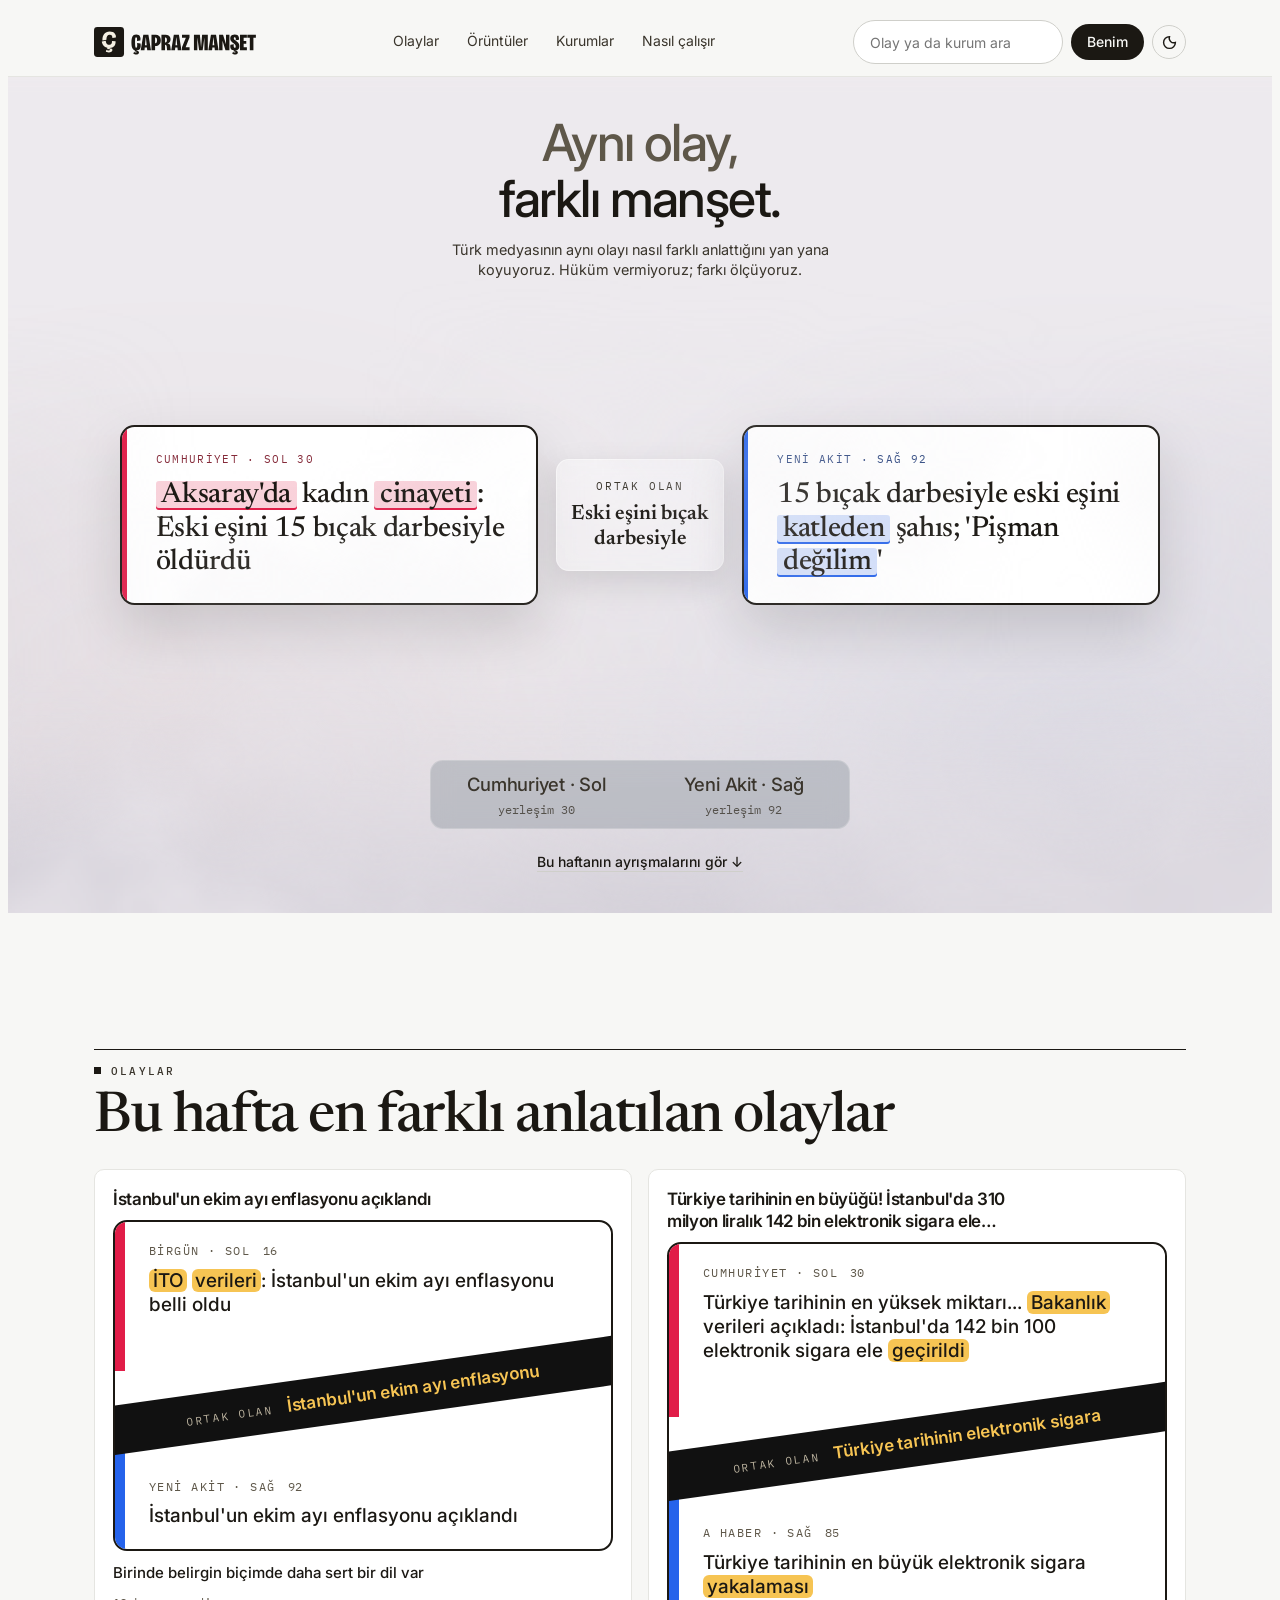
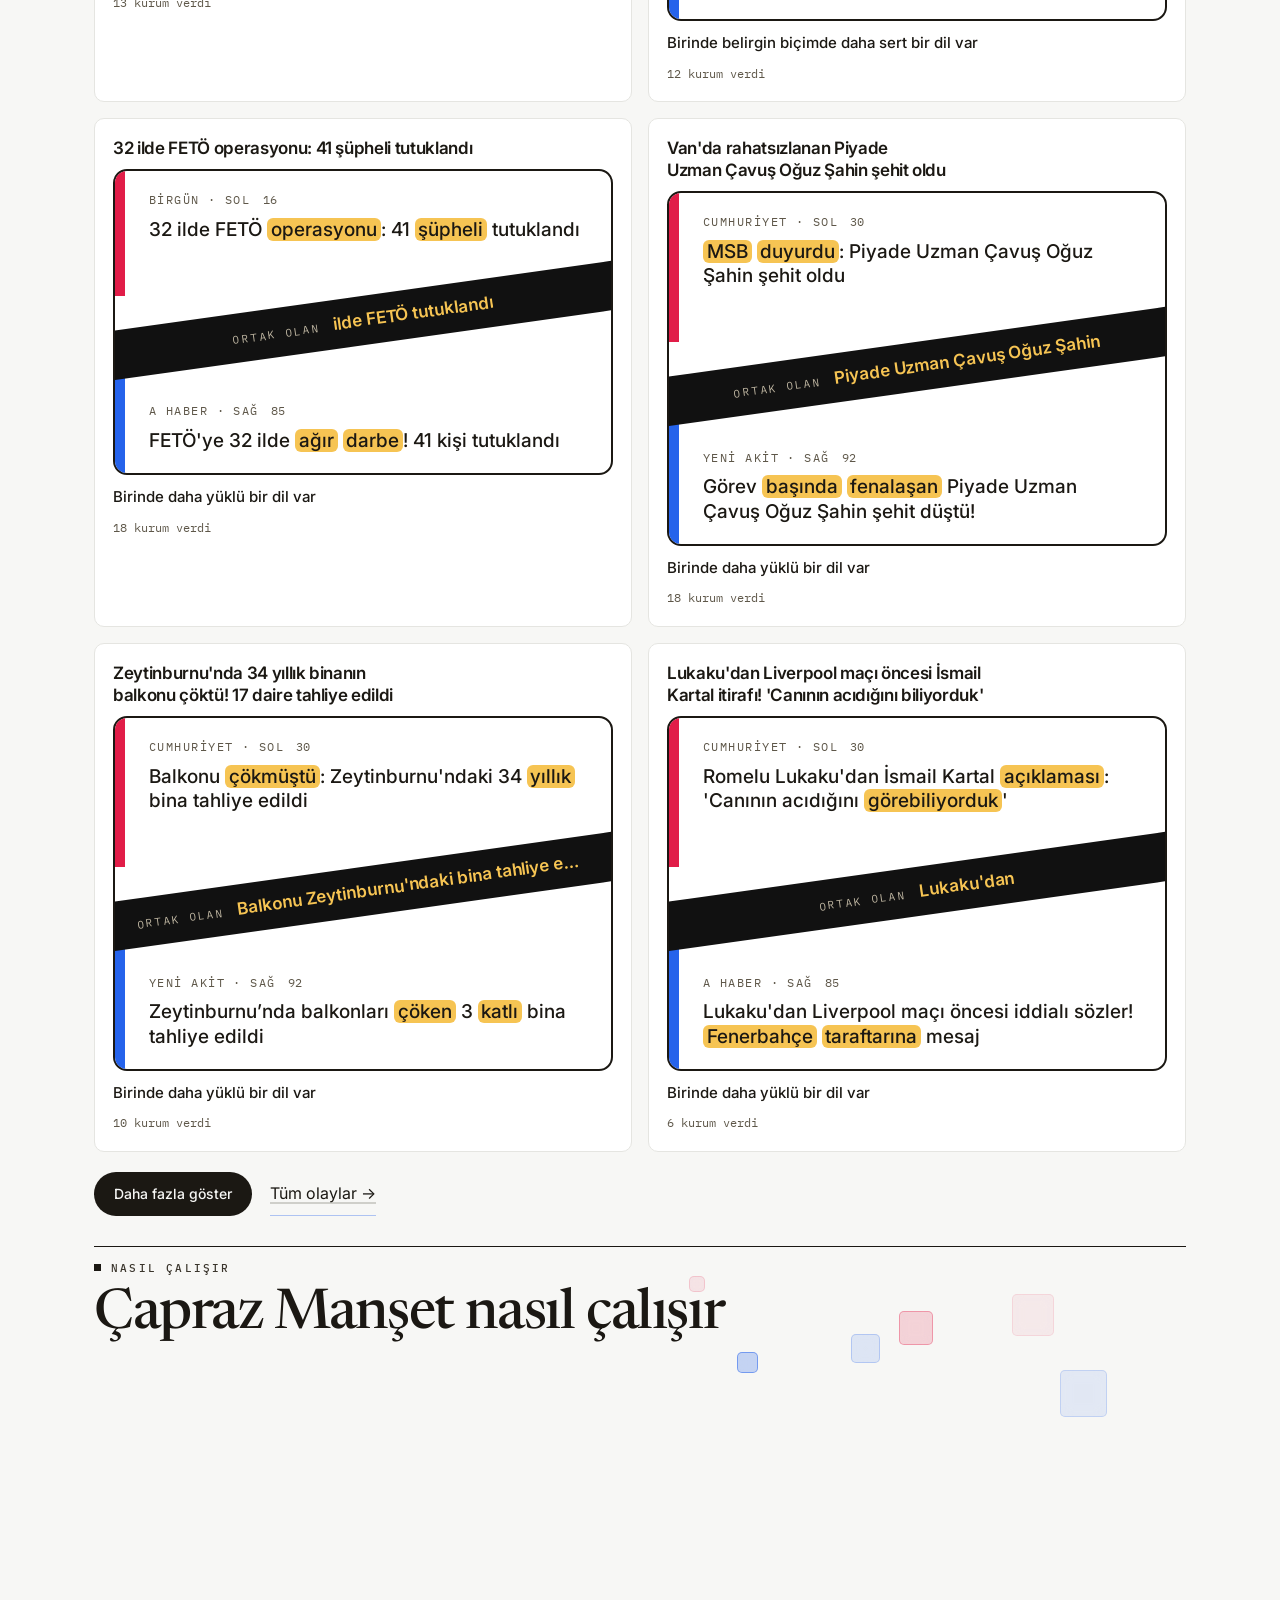
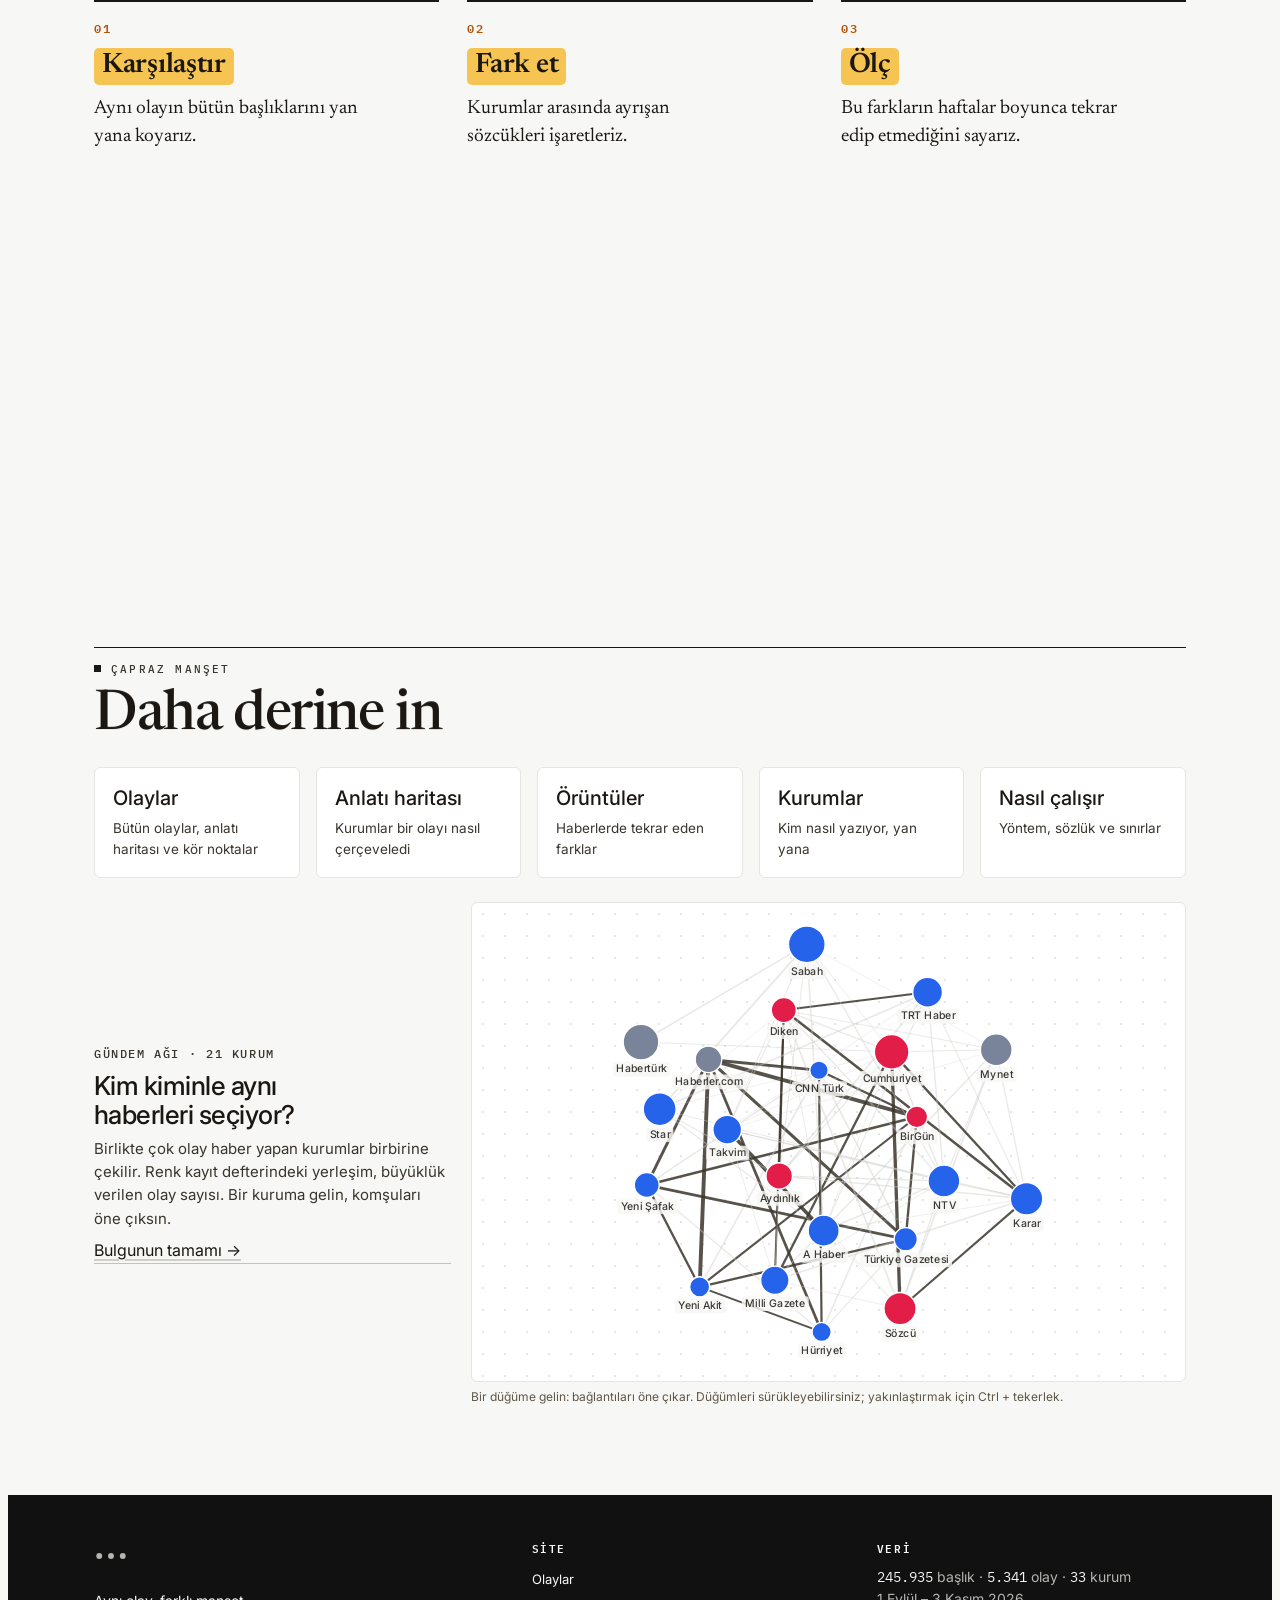
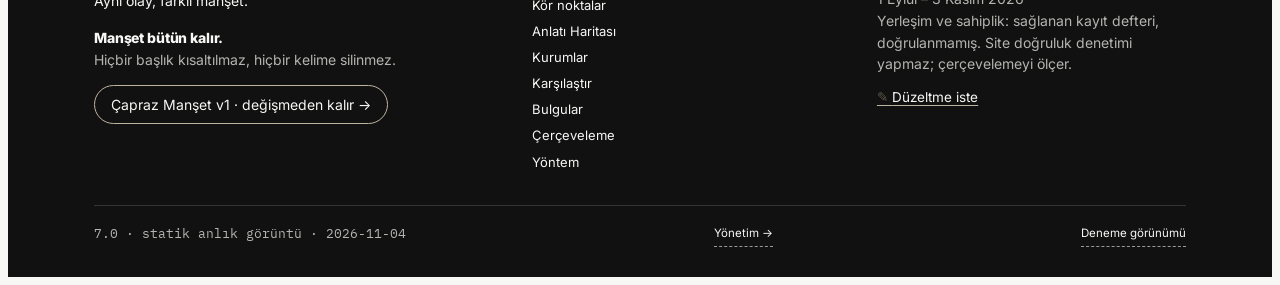
==== commit 46863f9f: "merge 8.1 brand pass from the live artifact into source Another session edited the published artifac" ====
--- a/public/index.html
+++ b/public/index.html
@@ -2570,6 +2570,60 @@
 @media (max-width:600px){.ym-plain .ym-toc a{display:inline-flex;align-items:center;min-height:44px;min-width:44px}.ym-plain .ym-toc li{padding:0}}
 @media (max-width:600px){.ym-plain .ym-toc a{border-bottom:0}}
 .ym-plain .ym-toc li.x0{list-style:none}
+
+/* 8.1 · brand enhancement pass (Rebrand Proposal §10–11). Additive: no layout or component is replaced.
+   Contrast: text takes the brand inks (ink #1B1813, soft ink #5E5749 = 6.3:1+, mist #BDB4A0 on dark = 8.6:1).
+   Nasıl çalışır accents: newsprint surfaces, highlight yellow only behind a word, evidence amber only on small numerals. */
+:root{--ink:#1B1813;--ink2:#3A352C;--muted:#5E5749;--hl:#F6C453;--np:#F5F0E3;--np-line:#DDD5C2}
+:root[data-theme="dark"]{--ink:#F5F0E3;--ink2:#DDD5C2;--muted:#BDB4A0;--np:#24211A;--np-line:#3A352B}
+@media (prefers-color-scheme:dark){:root:not([data-theme="light"]){--ink:#F5F0E3;--ink2:#DDD5C2;--muted:#BDB4A0;--np:#24211A;--np-line:#3A352B}}
+.xbs{color:var(--ink)}
+.p-head .p-kick,.eyebrow,.tix-l,.p-no{color:var(--ink2)}
+
+/* home · Çapraz Manşet nasıl çalışır */
+section.v7-how{padding-bottom:28px}
+.v7-how .p-tix{gap:20px;margin:40px 0 8px}
+.v7-how .tix{background:var(--np);box-shadow:inset 0 0 0 1px var(--np-line)}
+.v7-how .tix-l{border-top-color:color-mix(in srgb,var(--ink) 40%,transparent)}
+/* the three steps sit side by side, all readable at rest (deck §01: rule, index, marked word, sentence) */
+.v7-hsteps{list-style:none;display:grid;grid-template-columns:repeat(3,minmax(0,1fr));gap:28px;margin:40px 0 0;padding:0}
+.v7-hsteps li{display:grid;gap:10px;align-content:start;justify-items:start;border-top:2px solid var(--ink);padding-top:16px}
+.hs-n{font:600 12px var(--ff-m);letter-spacing:.16em;color:var(--hot)}
+.hs-t{font:600 clamp(22px,2.2vw,28px)/1.15 var(--serif);letter-spacing:-.01em;padding:1px 8px 3px;border-radius:5px;background:var(--hl);color:#1B1813}
+.hs-x{font:400 clamp(17px,1.5vw,20px)/1.45 var(--serif);color:var(--ink);max-width:28ch;text-wrap:pretty}
+@media (max-width:760px){.v7-hsteps{grid-template-columns:1fr;gap:22px}.hs-x{max-width:none}}
+.v7-home>section+section{margin-top:24px}
+.v7-hgrid{gap:16px}
+.v7-hc{padding:18px;gap:8px}
+
+/* /yontem · Nasıl çalışır: sections read as groups, numerals carry the accent */
+.ym-plain .phead .eyebrow::before{content:"";display:inline-block;width:7px;height:7px;margin-right:10px;background:var(--hl);outline:1px solid var(--ink);vertical-align:1px}
+.ym-plain .ym-toc{margin-bottom:36px;padding:20px 24px 16px;border:1px solid var(--np-line);border-radius:14px;background:var(--np)}
+.ym-plain .ym-toc b{color:var(--ink2);margin-bottom:12px}
+.ym-plain .ym-toc li{padding:4px 0}
+.ym-plain .ym-toc a{border-bottom-color:color-mix(in srgb,var(--ink) 35%,transparent)}
+.ym-plain .xpaper .abs{border:1px solid var(--np-line);border-left:3px solid var(--ink);border-radius:0 14px 14px 0;background:var(--np);padding:18px 22px;margin:0 0 40px}
+.ym-plain .xpaper .abs p:last-child{margin-bottom:0}
+.ym-plain .xpaper .abs p{color:var(--ink)}
+.ym-plain .xpaper h2,.ym-plain .xwalk>h2{border-top:2px solid var(--ink);margin:80px 0 20px;padding-top:20px}
+.ym-plain .xwalk>h2{margin-top:48px}
+.ym-plain .xpaper h2 .n{color:var(--hot);font-weight:500}
+.ym-plain .xpaper h3,.ym-plain .xpaper section.sec>h2{margin:40px 0 10px;color:var(--ink)}
+.ym-plain .xpaper h2+h3,.ym-plain .xpaper h2+section.sec>h2:first-child{margin-top:0}
+.ym-plain .ym-steps>li{margin-bottom:1.5em}
+.ym-plain .ym-steps>li::before{color:var(--hot);font-weight:500}
+.ym-plain .ym-promise{border-left:3px solid var(--ink);margin:2em 0 0!important;padding:4px 0 4px 1em;color:var(--ink)}
+.ym-plain .ym-promise b{padding:1px 6px 2px;border-radius:4px;background:var(--hl);color:#1B1813}
+.ym-plain .cm3-method{margin-top:48px}
+.ym-plain .cm3-steps{gap:12px;margin:10px 0 28px}
+.ym-plain .cm3-step{padding:14px 16px;gap:6px;border-color:var(--np-line);border-radius:12px;background:var(--np)}
+.ym-plain .cm3-steps:not(.side) .cm3-step b::before{color:var(--ink2);font-weight:500}
+.ym-plain .cm3-step span{color:var(--ink)}
+.ym-plain .xpaper .refs li::before,.ym-plain .v7-tr-block dt{color:var(--ink2)}
+.ym-plain .v7-tr-block{margin-bottom:36px}
+.ym-plain .v7-concept{padding:16px 0 4px}
+.ym-plain .v7-gloss>div{padding:14px 0}
+@media (max-width:600px){.ym-plain .ym-toc{padding:14px 14px 8px}.ym-plain .xpaper h2,.ym-plain .xwalk>h2{margin-top:56px}.ym-plain .xpaper .abs{padding:14px 16px}}
 
 /* ===== Anlatı haritası redesign (anlativ.js): reading room, season overview, timeline, ribbons, nine-dimension matrix. Kindred tokens only. */
 .an-room{margin:0 calc(50% - 50vw) 8px;background:var(--sunk);border-top:1px solid var(--line);border-bottom:1px solid var(--line);padding:56px 0 48px}
@@ -12981,17 +13035,18 @@
 function pgHome7() {
   var top = weeklySplits(D.E, DAYS[DAYS.length - 1], { cov: covOf }).filter(function (e) { return defaultPair(e); });
   var lead = top[0] || leadEvent();
-  var step = function (n, t, l) { return { bloc: "mid", word: String(n), title: t, text: l, outlets: [] }; }, m = D.meta.counts;
+  var step = function (n, t, l) { return '<li><span class="hs-n">0' + n + '</span><b class="hs-t">' + esc(t) + '</b><p class="hs-x">' + esc(l) + "</p></li>"; }, m = D.meta.counts;
   var deep = ["/olaylar", "/anlati", "/oruntu", "/kurumlar", "/yontem"].map(function (r) {
     var nv = r === "/anlati" ? ["", "Anlatı haritası"] : NAV.filter(function (n) { return n[0] === r; })[0];
     return nv ? '<a class="v7-hc" href="#' + r + '"><b>' + esc(nv[1]) + "</b><span>" + esc(NAV_SUB[r]) + "</span></a>" : "";
   }).join("");
   var h = fogHero(lead) + '<section id="bu-hafta" class="v7-feed">' + feedHTML(lead) + '</section><div class="wrap page v7-home">';
   h += '<section class="v7-how">' + pGlass(6) + '<div class="p-ne">' + pHead("Nasıl çalışır", "Çapraz Manşet nasıl çalışır") +
-    pTickets([{ n: m.articles, label: "başlık" }, { n: D.E.length, label: "olay" }, { n: D.meta.sources.length, label: "kurum" }]) + "</div>" + pSplits([
-    step(1, "Karşılaştır", "Aynı olayın bütün başlıklarını yan yana koyarız."),
-    step(2, "Fark et", "Kurumlar arasında ayrışan sözcükleri işaretleriz."),
-    step(3, "Ölç", "Bu farkların haftalar boyunca tekrar edip etmediğini sayarız.")]) + "</section>";
+    pTickets([{ n: m.articles, label: "başlık" }, { n: D.E.length, label: "olay" }, { n: D.meta.sources.length, label: "kurum" }]) + /* steps sit inside the pinned block, so no blank screen follows the tickets while the counters scrub */
+    '<ol class="v7-hsteps">' +
+    step(1, "Karşılaştır", "Aynı olayın bütün başlıklarını yan yana koyarız.") +
+    step(2, "Fark et", "Kurumlar arasında ayrışan sözcükleri işaretleriz.") +
+    step(3, "Ölç", "Bu farkların haftalar boyunca tekrar edip etmediğini sayarız.") + "</ol></div></section>";
   h += "<section>" + pHead("Çapraz Manşet", "Daha derine in") + '<div class="v7-hgrid">' + deep + "</div></section>";
   if (ADV && ADV.agenda) h += '<section class="v7-hnet"><div class="v7-hnet-t"><p class="eyebrow">Gündem ağı · ' + ADV.agenda.order.length + ' kurum</p><h2 class="v7-hh">Kim kiminle aynı haberleri seçiyor?</h2>' +
     '<p class="lede">Birlikte çok olay haber yapan kurumlar birbirine çekilir. Renk kayıt defterindeki yerleşim, büyüklük verilen olay sayısı. Bir kuruma ' + orTap() + ', komşuları öne çıksın.</p>' +
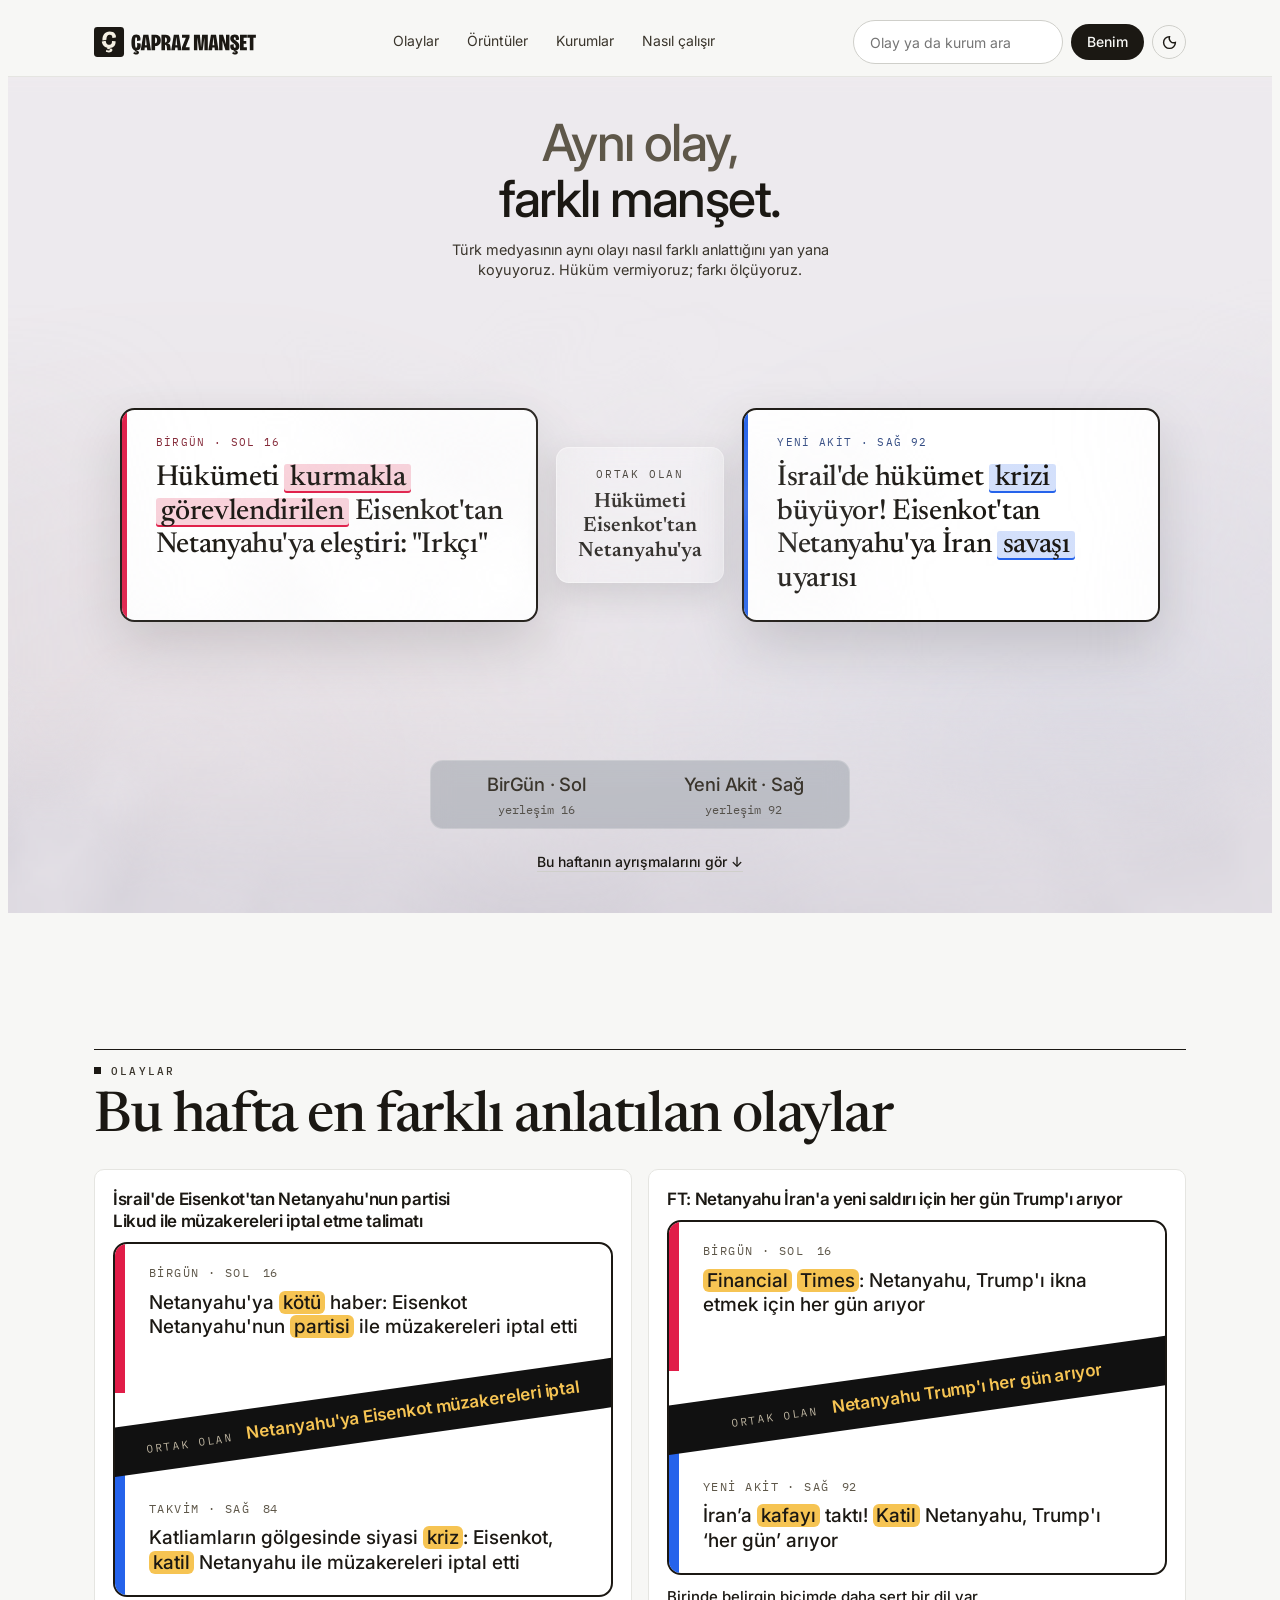
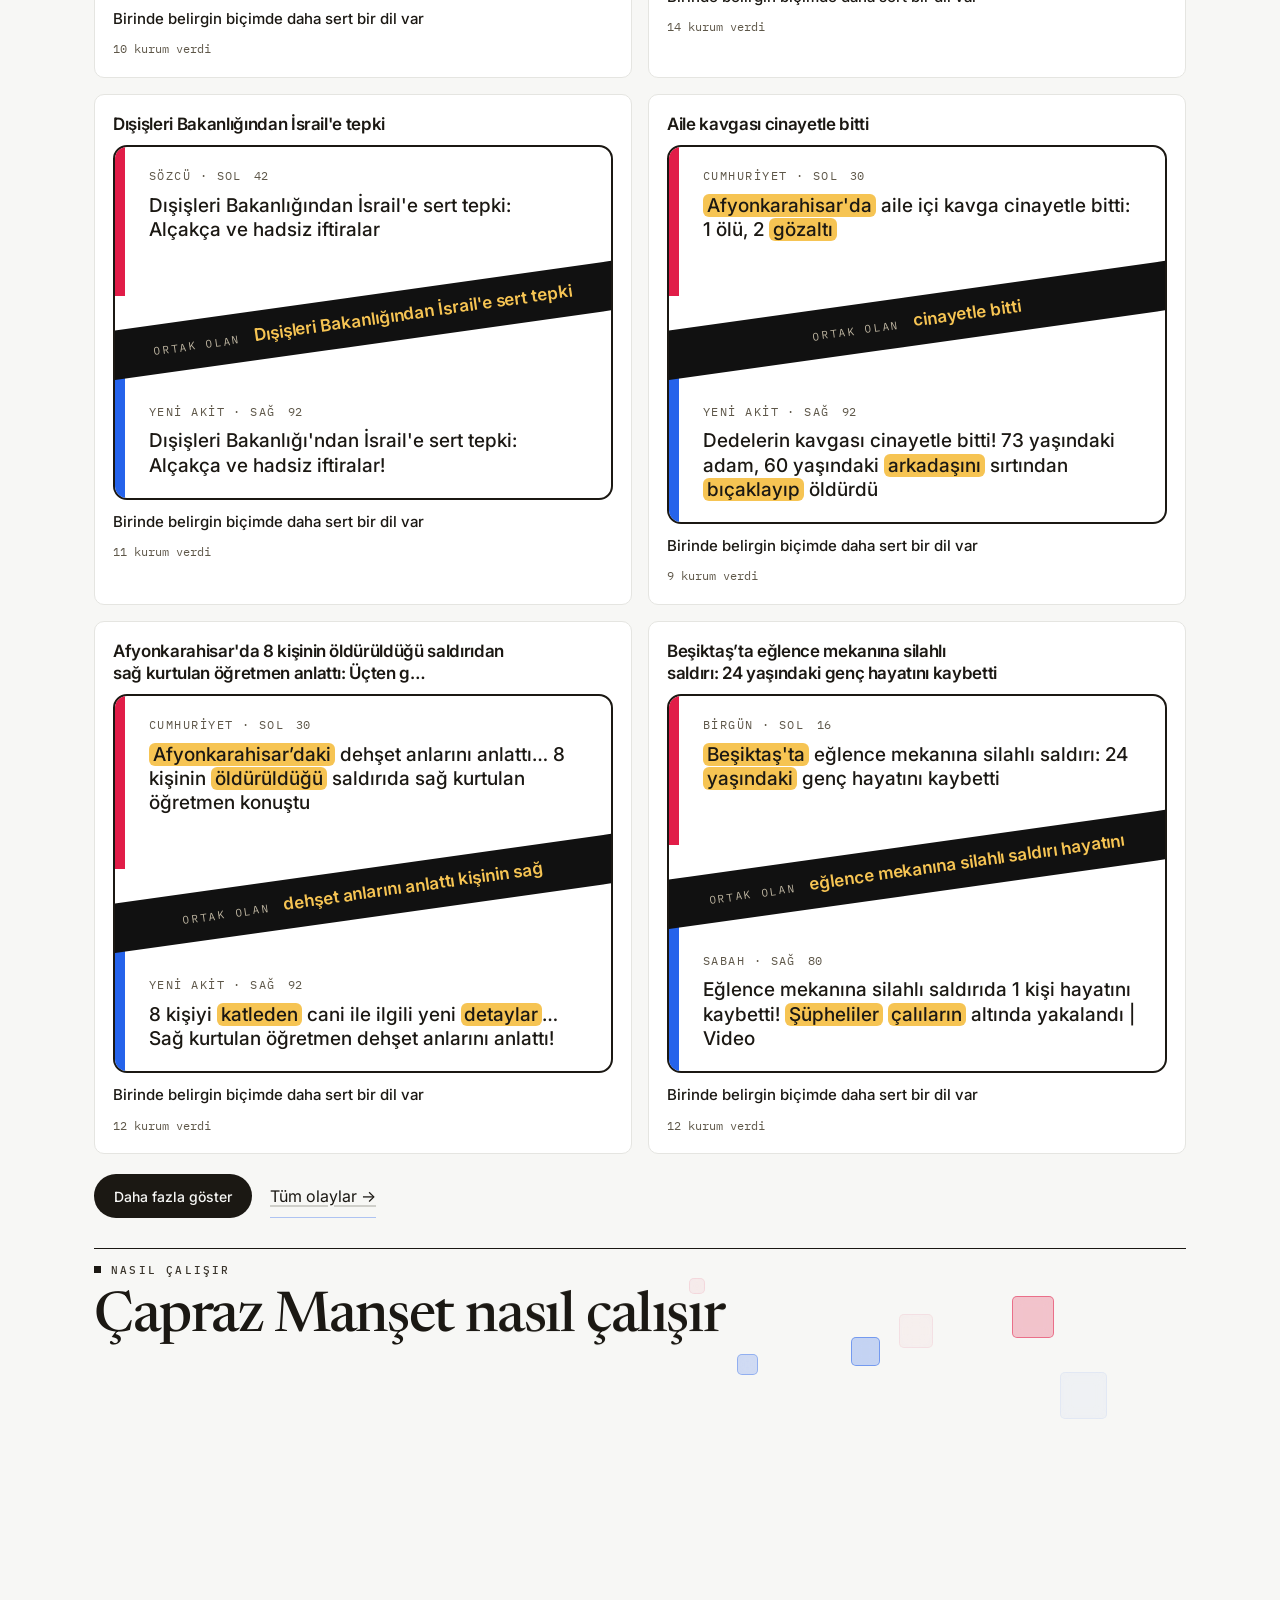
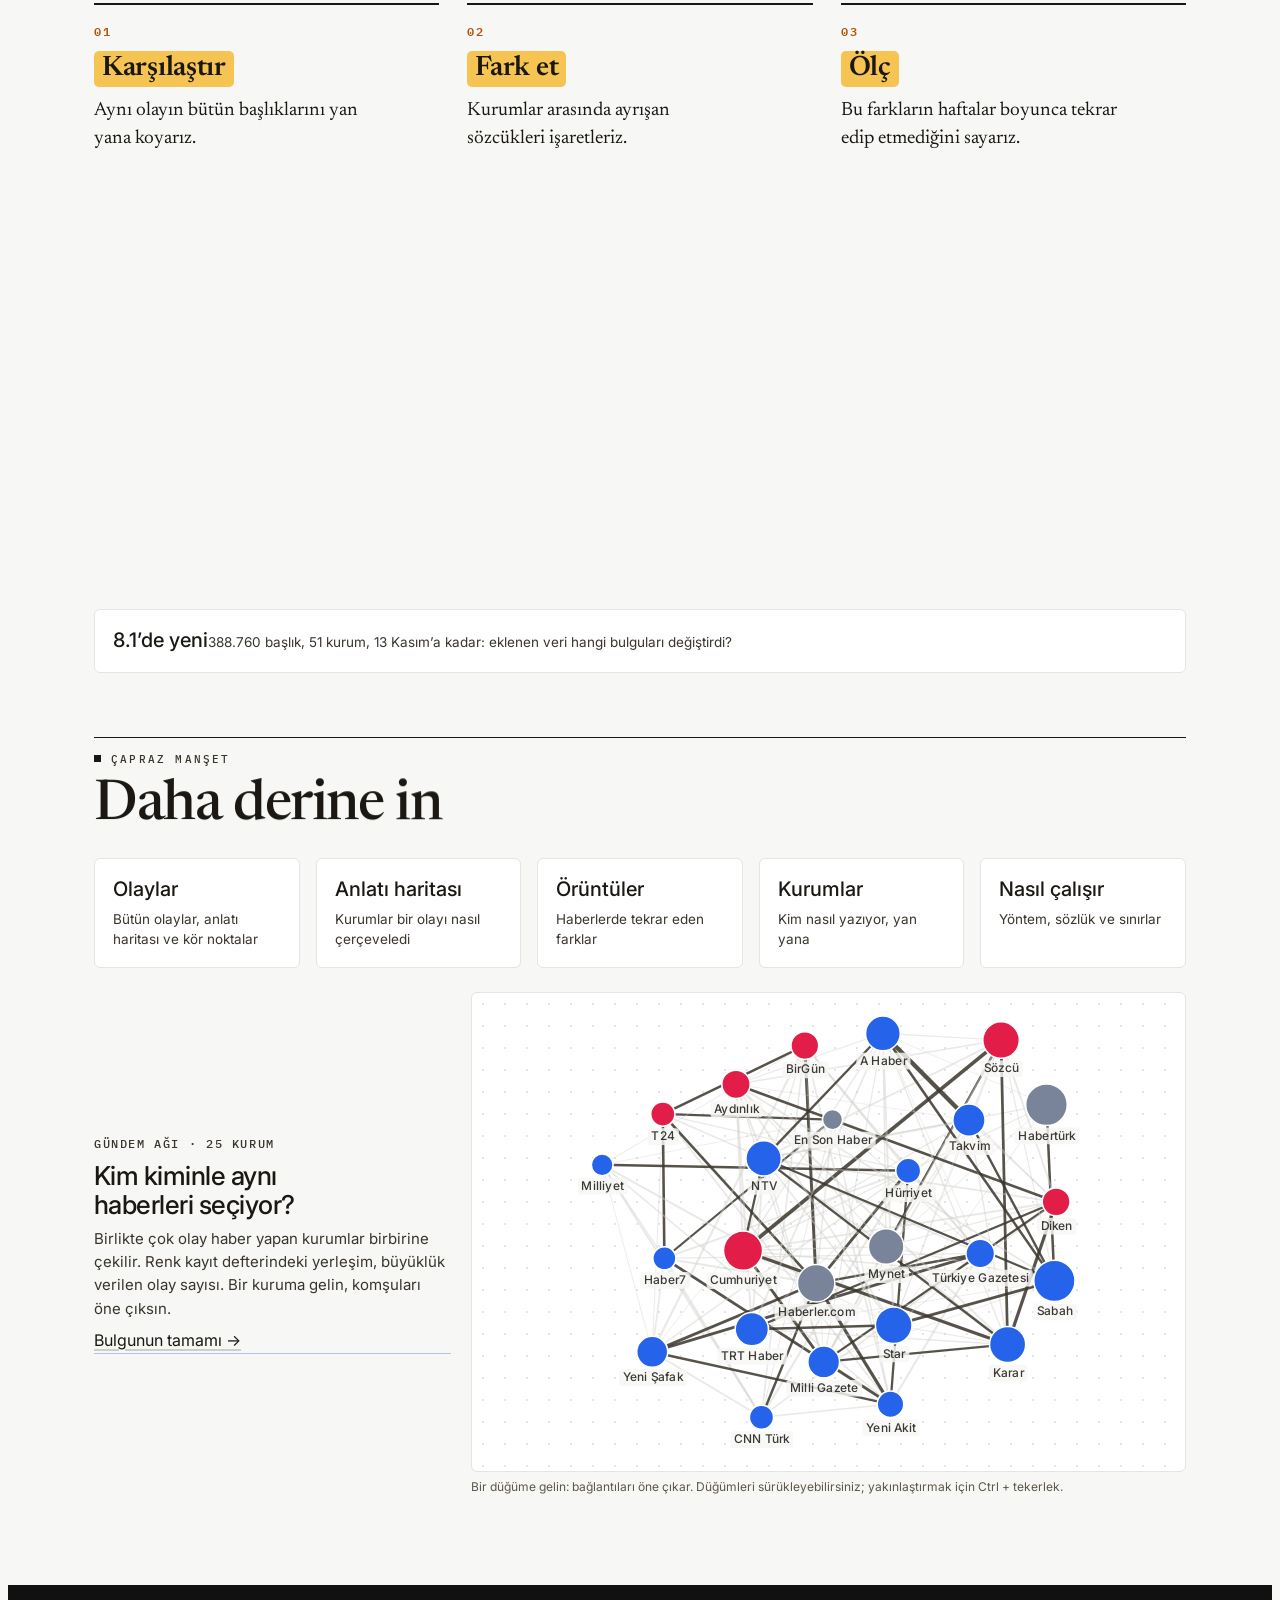
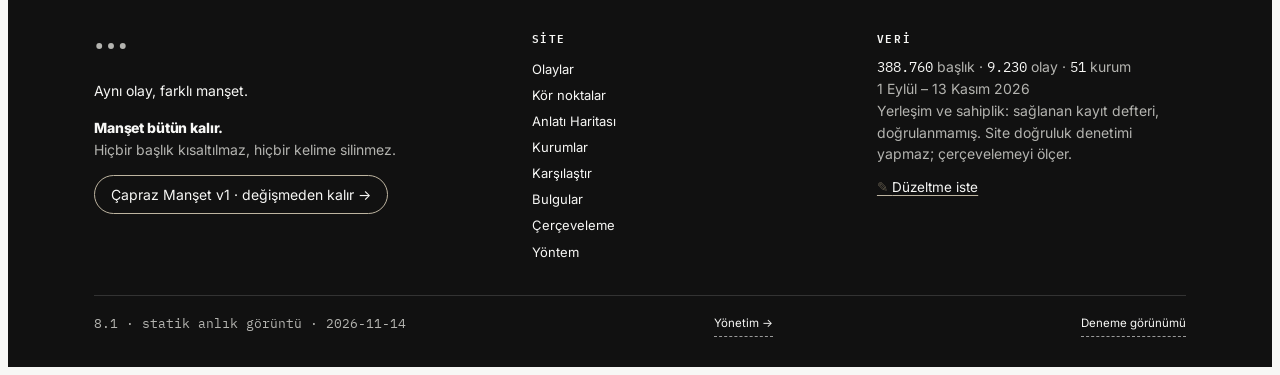
==== commit ee02a169: "Çapraz Manşet 8.1: rebuilt on 51 outlets / 388,760 headlines to 13 Kasım, Anlatı weeks 10-11, 8.1'de" ====
--- a/public/index.html
+++ b/public/index.html
@@ -3,7 +3,7 @@
 <head>
 <meta charset="utf-8">
 <meta name="viewport" content="width=device-width,initial-scale=1,viewport-fit=cover">
-<title>Çapraz Manşet 7.0</title>
+<title>Çapraz Manşet 8.1</title>
 <link rel="icon" type="image/svg+xml" href="data:image/svg+xml;charset=utf-8,%3Csvg%20xmlns%3D%22http%3A//www.w3.org/2000/svg%22%20viewBox%3D%220%200%20160%20160%22%20width%3D%22160%22%20height%3D%22160%22%20role%3D%22img%22%20aria-label%3D%22Small-size%20mark%3A%20%C3%87%20with%20a%20wider%20cut%2C%20for%2016%20to%2024%20pixel%20use%22%3E%3Crect%20width%3D%22160%22%20height%3D%22160%22%20rx%3D%2218%22%20fill%3D%22%231B1813%22%3E%3C/rect%3E%3Cpath%20d%3D%22M65%2064.9%2041.2%2069.1Q41.2%2067.9%2041.2%2066.6Q41.2%2056.7%2043.7%2047.9Q46.2%2039.1%2051.5%2032.4Q56.7%2025.8%2065%2022Q73.3%2018.2%2084.9%2018.2Q95%2018.2%20102.2%2021.1Q109.5%2023.9%20113.9%2028.9Q118.3%2033.9%20120%2040.3Q121.7%2046.8%20120.9%2053.8L100%2056.3Q100.3%2050.3%2098.5%2045.9Q96.8%2041.6%2093.2%2039.2Q89.6%2036.8%2084.2%2036.8Q79.6%2036.8%2076%2038.6Q72.4%2040.5%2070%2044.1Q67.5%2047.7%2066.3%2053.1Q65.1%2058.2%2065%2064.9Z%22%20fill%3D%22%23F5F0E3%22%3E%3C/path%3E%3Cpath%20d%3D%22M70%20114.5Q64.6%20113.6%2060.2%20111.6Q51.8%20107.8%2046.5%20101.1Q41.2%2094.4%2038.7%2085.8Q37.8%2082.4%2037.2%2078.9L60.6%2074.8Q61.1%2079%2062.3%2082.6Q64.6%2089.4%2069.2%2093.1Q73.8%2096.8%2080.8%2096.8Q87.2%2096.8%2090.9%2093.8Q94.7%2090.9%2096.2%2085.7Q97.7%2080.5%2097.2%2074.1L118.6%2075.9Q119.3%2083.6%20117.5%2090.7Q115.8%2097.8%20111.2%20103.4Q106.7%20109%2099.1%20112.2Q92.7%20114.9%2083.9%20115.3L83.5%20118.1Q88.5%20118.1%2092.1%20119Q95.8%20120%2097.8%20122.2Q99.8%20124.4%2099.8%20128.1Q99.8%20133.9%2095.8%20137Q91.9%20140.2%2085.6%20141.2Q79.4%20142.3%2072.8%20141.4Q66.2%20140.5%2060.9%20137.9L64.1%20126Q66.1%20127.3%2069.7%20128.3Q73.2%20129.3%2076.9%20129.7Q80.7%20130.1%2083.2%20129.3Q85.8%20128.6%2085.8%20126.3Q85.8%20125.6%2085.3%20124.8Q84.7%20123.9%2083%20123.3Q81.4%20122.7%2078%20122.4Q74.6%20122.1%2068.9%20122.4Z%22%20fill%3D%22%23F5F0E3%22%3E%3C/path%3E%3C/svg%3E">
 <link rel="preconnect" href="https://fonts.googleapis.com">
 <link rel="preconnect" href="https://fonts.gstatic.com" crossorigin>
@@ -2754,6 +2754,20 @@
 
 /* phone menu open: the page behind does not scroll */
 html.menu-lock,html.menu-lock body{overflow:hidden}
+
+/* 8.1 Yeni */
+.v7-yn .yn-grid{display:grid;grid-template-columns:repeat(auto-fill,minmax(min(100%,420px),1fr));gap:20px;margin:28px 0}
+.yn-card{border:1px solid var(--line,#d8d2c4);border-radius:14px;padding:22px 22px 18px;background:var(--paper,transparent);min-width:0}
+.yn-card h2{font:600 22px/1.25 var(--serif);margin:6px 0 10px}
+.yn-claim{font-size:16px;line-height:1.5;margin:0 0 14px}
+.yn-tag{display:flex;align-items:center;justify-content:space-between;margin:0}
+.yn-chip{font:600 11px/1 var(--ff-m);letter-spacing:.12em;text-transform:uppercase;padding:5px 9px;border-radius:99px;background:var(--ink);color:var(--bg,#fff)}
+.yn-new .yn-chip{background:#2563EB}.yn-chg .yn-chip{background:#B45309}.yn-same .yn-chip{background:#6b7280}.yn-warn .yn-chip{background:#B91C1C}
+.yn-n{font:500 12px var(--ff-m);color:var(--muted)}
+.yn-t{width:100%;font-size:14px}.yn-t td,.yn-t th{padding:6px 8px;text-align:left;vertical-align:top}.yn-t .r{text-align:right}
+.yn-note{margin-top:12px}
+.v7-yn-band{margin:28px 0}.v7-yn-band .v7-hc{display:block}
+.yn-t a{display:inline-block;min-height:44px;line-height:22px;padding:11px 0}
 
 </style>
 </head>
@@ -4920,13 +4934,13 @@
   srcs.forEach(function (k, i) {
     var y = padT + i * ch;
     var lb = mk("text", { x: padL - 9, y: y + ch / 2 + 3.5, "text-anchor": "end", fill: "var(--ink2)", "font-size": 11 });
-    lb.textContent = (SRC[k] ? SRC[k].n : k); s.appendChild(lb);
+    lb.textContent = (srcName(k)); s.appendChild(lb);
     DAYS.forEach(function (d, j) {
       var n = STAT[k].days[d] || 0;
       var g = mk("rect", { x: padL + j * cw + 1, y: y + 1, width: cw - 3, height: ch - 3, rx: 2,
         fill: n === 0 ? "var(--sunk)" : seq(Math.min(100, 18 + 82 * (n / max))),
         stroke: "var(--line)", "stroke-width": .8 });
-      bindTip(g, "<span class='k'>" + esc(SRC[k] ? SRC[k].n : k) + " · " + fmtD(d + "T00:00") + "</span>" +
+      bindTip(g, "<span class='k'>" + esc(srcName(k)) + " · " + fmtD(d + "T00:00") + "</span>" +
         (n === 0 ? "Bu gün için akışta kayıt yok" : n + " haber"));
       s.appendChild(g);
     });
@@ -5276,10 +5290,10 @@
     '<div style="margin-top:12px;display:grid;grid-template-columns:1fr 1fr;gap:12px;' +
     'font-size:12.5px;color:var(--ink2)">' +
     '<div><span class="eyebrow" style="font-size:9px">En yalın</span><div style="margin-top:3px">' +
-    esc(SRC[bot.s] ? SRC[bot.s].n : bot.s) + ' <span class="num" style="color:var(--muted)">' +
+    esc(srcName(bot.s)) + ' <span class="num" style="color:var(--muted)">' +
     bot.v + "</span></div></div>" +
     '<div><span class="eyebrow" style="font-size:9px">En yüklü</span><div style="margin-top:3px">' +
-    esc(SRC[top.s] ? SRC[top.s].n : top.s) + ' <span class="num" style="color:var(--hot)">' +
+    esc(srcName(top.s)) + ' <span class="num" style="color:var(--hot)">' +
     top.v + "</span></div></div></div>" +
     (c.left === 0 || c.right === 0 ?
       '<div style="margin-top:10px"><span class="tag b">' +
@@ -5421,7 +5435,7 @@
         (x.gap >= 0 ? "+" : "") + Math.round(100 * x.gap) + " puan</span></div>" +
         '<div style="margin-top:11px">' + covBar(x.c) + "</div>" +
         '<div style="margin-top:9px;font-size:12px;color:var(--muted)">' +
-        esc(x.e.s.map(function (sl) { return SRC[sl] ? SRC[sl].n : sl; }).join(", ")) + "</div></div>";
+        esc(x.e.s.map(function (sl) { return srcName(sl); }).join(", ")) + "</div></div>";
     });
     h += "</div></section>";
   }
@@ -5441,7 +5455,7 @@
     if (!q) return true;
     return storyLabel(e, 200).toLocaleLowerCase("tr").indexOf(q) >= 0 ||
       e.s.some(function (sl) {
-        return (SRC[sl] ? SRC[sl].n : sl).toLocaleLowerCase("tr").indexOf(q) >= 0; });
+        return (srcName(sl)).toLocaleLowerCase("tr").indexOf(q) >= 0; });
   });
   var box = $("#elist"); if (!box) return;
   var cnt = $("#ecount");
@@ -5489,7 +5503,7 @@
 
   h += '<div class="q"><div class="q-n">01</div><div><h3>Ne oldu?</h3>' +
     "<p>Bu kümedeki en az yüklü başlık, olayın en yalın aktarımıdır: " +
-    '<b>“' + esc(plain.t) + '”</b> — ' + esc(SRC[plain.s] ? SRC[plain.s].n : plain.s) +
+    '<b>“' + esc(plain.t) + '”</b> — ' + esc(srcName(plain.s)) +
     ", yoğunluk " + plain.v + " (" + esc(bandOf(plain.v).tr).toLocaleLowerCase("tr") + "). " +
     "Küme, " + fmtDT(e.f) + " ile " + fmtDT(e.l) + " arasında yayımlanan haberlerden oluşuyor.</p></div></div>";
 
@@ -5528,8 +5542,8 @@
       " bandında kaldı; başlıklar olayı bildiriyor, yeniden çerçevelemiyor. " +
       "Ayrışmanın <b>olmaması</b> da bir bulgudur: rutin aktarımda Türk basını büyük ölçüde aynı dili kullanıyor.</p>";
   } else {
-    h += "<p>En yüksek yoğunluk <b>" + esc(SRC[loud.s] ? SRC[loud.s].n : loud.s) + "</b>'de (" + loud.v +
-      "), en düşük <b>" + esc(SRC[plain.s] ? SRC[plain.s].n : plain.s) + "</b>'de (" + plain.v +
+    h += "<p>En yüksek yoğunluk <b>" + esc(srcName(loud.s)) + "</b>'de (" + loud.v +
+      "), en düşük <b>" + esc(srcName(plain.s)) + "</b>'de (" + plain.v +
       "). Aradaki fark olgudan değil, dilden geliyor. Tetiklenen yapılar:</p>";
     h += '<div style="margin-top:12px">';
     devKeys.forEach(function (k) {
@@ -5541,7 +5555,7 @@
         '<span class="tag b" style="margin-left:auto">' + hits.length + " başlıkta</span></div>";
       if (b) h += '<p style="margin-top:7px;font-size:13.5px;color:var(--ink2);line-height:1.6">' + esc(b.df) + "</p>";
       h += '<div style="margin-top:9px;font-size:12.5px;color:var(--muted);font-family:var(--ff-m)">' +
-        hits.map(function (x) { return esc(SRC[x.s] ? SRC[x.s].n : x.s) + " → “" + esc(x.ev) + "”"; }).join(" &nbsp;·&nbsp; ") +
+        hits.map(function (x) { return esc(srcName(x.s)) + " → “" + esc(x.ev) + "”"; }).join(" &nbsp;·&nbsp; ") +
         "</div></div>";
     });
     h += "</div>";
@@ -5972,7 +5986,7 @@
     h += '<div class="scroller panel"><table><thead><tr><th>Kurum</th><th>Akış</th>' +
       "<th>Son kayıt</th><th>Sorun</th></tr></thead><tbody>" +
       bad.concat(stale).map(function (f) {
-        return "<tr><td>" + esc(SRC[f.s] ? SRC[f.s].n : f.s) + "</td>" +
+        return "<tr><td>" + esc(srcName(f.s)) + "</td>" +
           '<td class="mono" style="font-size:11.5px;color:var(--muted);max-width:360px;overflow-wrap:anywhere">' +
           esc(f.u || "—") + "</td>" +
           '<td class="mono" style="font-size:12px">' + esc(f.l || "—") + "</td>" +
@@ -5997,7 +6011,7 @@
       var s2 = (st[a.i] && st[a.i].status) || "pending";
       if (fs !== "all" && fs !== s2) return false;
       if (qs) {
-        var nm = (SRC[a.s] ? SRC[a.s].n : a.s).toLocaleLowerCase("tr");
+        var nm = (srcName(a.s)).toLocaleLowerCase("tr");
         if (a.t.toLocaleLowerCase("tr").indexOf(qs) < 0 && nm.indexOf(qs) < 0) return false;
       }
       return true;
@@ -6839,7 +6853,7 @@
         return '<a href="#/kurum?s=' + x.s + '" style="display:grid;' +
           "grid-template-columns:130px 1fr 62px;gap:12px;align-items:center;" +
           'text-decoration:none;font-size:13px">' +
-          "<span>" + esc(SRC[x.s] ? SRC[x.s].n : x.s) + "</span>" +
+          "<span>" + esc(srcName(x.s)) + "</span>" +
           '<span style="height:16px;background:var(--sunk);border-radius:3px;display:block;' +
           'position:relative"><span style="display:block;height:100%;width:' + wdt +
           '%;background:' + lean(SRC[x.s] ? SRC[x.s].lean : null) +
@@ -7041,7 +7055,7 @@
       esc(b.df || "") + "</p>" +
       (real ? '<p style="margin-top:8px;font-size:12.5px;color:var(--muted)">' +
         "Bu dönemdeki haberlerden örnek: “" + esc(real.t.slice(0, 78)) + "…” — " +
-        esc(SRC[real.s] ? SRC[real.s].n : real.s) + "</p>" : "") +
+        esc(srcName(real.s)) + "</p>" : "") +
       '<p style="margin-top:9px;font-size:12.5px;color:var(--right)">Ayrıntı, kanıt ve ' +
       "örnek için tıklayın →</p></div>";
   }).join("") || '<div class="note">Eşleşen yapı yok.</div>';
@@ -7334,7 +7348,7 @@
       var t = r.blame.trim();
       var a = (actor[t] = actor[t] || { n: 0, left: 0, mid: 0, right: 0, who: [], ev: [] });
       a.n++; a[bloc(r.s)]++;
-      a.who.push((SRC[r.s] ? SRC[r.s].n : r.s) + " (" + BLOCL[bloc(r.s)] + ")");
+      a.who.push((srcName(r.s)) + " (" + BLOCL[bloc(r.s)] + ")");
       if (r.ev) a.ev.push(r.ev);
     });
   });
@@ -7411,7 +7425,7 @@
     var y = padT + i * ch;
     var lb = mk("text", { x: padL - 9, y: y + ch / 2 + 3.5, "text-anchor": "end",
       fill: "var(--ink2)", "font-size": 11 });
-    lb.textContent = SRC[k] ? SRC[k].n : k; s.appendChild(lb);
+    lb.textContent = srcName(k); s.appendChild(lb);
     SEC.forEach(function (sec, j) {
       var c = cell[k + "|" + sec];
       /* Every cell carries a hairline, not just the empty ones. The two
@@ -7420,7 +7434,7 @@
       var g = mk("rect", { x: padL + j * cw + 1, y: y + 1, width: cw - 3, height: ch - 3, rx: 2,
         fill: !c ? "var(--sunk)" : seq(Math.min(100, (c.sum / c.n) * 3.2)),
         stroke: "var(--line)", "stroke-width": .8 });
-      bindTip(g, "<span class='k'>" + esc(SRC[k] ? SRC[k].n : k) + " · " +
+      bindTip(g, "<span class='k'>" + esc(srcName(k)) + " · " +
         esc(SECT[sec] || sec) + "</span>" + (!c ? "Bu bölümde haber yok" :
         c.n + " haber · ortalama yoğunluk " + (c.sum / c.n).toFixed(1)));
       s.appendChild(g);
@@ -8113,7 +8127,7 @@
 /* ---------- shared bits ---------- */
 var SIDE = { left: "Sol", mid: "Merkez", right: "Sağ", none: "Yerleşimsiz" };
 function sideOf(slug) { return bloc(slug); }
-function srcName(s) { return SRC[s] ? SRC[s].n : s; }
+function srcName(s) { return SRC[s] ? SRC[s].n : (D.SN && D.SN[s]) || s; }
 function covOf(e) { return e.cov || [0, 0, 0]; }
 function covPct(e) {
   var c = covOf(e), t = c[0] + c[1] + c[2] || 1;
@@ -8854,15 +8868,15 @@
   var s = svg(w, h); s.style.maxWidth = w + "px";
   var col = function (v) { return v >= .15 ? "var(--seq4)" : v >= .05 ? "var(--seq3)" : v >= -.05 ? "var(--seq2)" : "var(--seq1)"; };
   ord.forEach(function (a, i) {
-    var lab = tx(s, padL - 8, padT + i * cs + cs / 2 + 4, clip(SRC[a] ? SRC[a].n : a, 18), { anchor: "end" });
+    var lab = tx(s, padL - 8, padT + i * cs + cs / 2 + 4, clip(srcName(a), 18), { anchor: "end" });
     s.appendChild(mk("rect", { x: padL - 6, y: padT + i * cs + 6, width: 3, height: cs - 12, fill: lean(SRC[a] ? SRC[a].lean : null) }));
-    tx(s, padL + i * cs + cs / 2 + 4, padT - 8, clip(SRC[a] ? SRC[a].n : a, 16), { rotate: -55, anchor: "start" });
+    tx(s, padL + i * cs + cs / 2 + 4, padT - 8, clip(srcName(a), 16), { rotate: -55, anchor: "start" });
     ord.forEach(function (b, j) {
       var v = A.phi[a][b];
       var r = mk("rect", { x: padL + j * cs + 1, y: padT + i * cs + 1, width: cs - 2, height: cs - 2, rx: 3,
         fill: i === j ? "var(--line)" : col(v) });
       s.appendChild(r);
-      if (i !== j) bindTip(r, "<span class='k'>" + esc(SRC[a] ? SRC[a].n : a) + " ↔ " + esc(SRC[b] ? SRC[b].n : b) +
+      if (i !== j) bindTip(r, "<span class='k'>" + esc(srcName(a)) + " ↔ " + esc(srcName(b)) +
         "</span>φ = " + dec(v, 2) + "<br>Birlikte verdikleri: " + orN(orShared(a, b)) + " olay<br>" + A.size[a] + " ve " + A.size[b] + " olay");
     });
   });
@@ -8889,7 +8903,7 @@
   ks.sort(function (a, b) { return pts[a][0] - pts[b][0]; }).forEach(function (k) {
     var c = lean(SRC[k] ? SRC[k].lean : null), px = X(pts[k][0]), py = Y(pts[k][1]);
     var g = dotMark(s, px, py, 7, c, { opacity: .35 });
-    var lab = SRC[k] ? SRC[k].n : k, lw = lab.length * 6.4;
+    var lab = srcName(k), lw = lab.length * 6.4;
     var cand = [[px + 11, py + 4, "start"], [px - 11, py + 4, "end"], [px + 8, py - 11, "start"], [px + 8, py + 20, "start"],
       [px - 8, py - 11, "end"], [px - 8, py + 20, "end"]];
     var pick = cand[0];
@@ -8899,7 +8913,7 @@
       if (!hit(b) && b.x0 > 0 && b.x1 < w) { pick = cand[ci]; boxes.push(b); break; }
     }
     tx(s, pick[0], pick[1], lab, { size: 11, halo: 3, anchor: pick[2] });
-    bindTip(g, "<span class='k'>" + esc(SRC[k] ? SRC[k].n : k) + "</span>Yerleşim " + (SRC[k] ? SRC[k].lean : "—") +
+    bindTip(g, "<span class='k'>" + esc(srcName(k)) + "</span>Yerleşim " + (SRC[k] ? SRC[k].lean : "—") +
       "<br>1. bileşen " + pts[k][0].toFixed(2) + " · 2. bileşen " + pts[k][1].toFixed(2) + "<br>" + P.n[k] + " siyasi başlık");
   });
   return s;
@@ -8961,7 +8975,7 @@
     '<div class="scroller panel"><table><thead><tr><th>Kurum</th><th class="r">Yerleşim</th><th class="r">Başlık</th><th class="r">Gün (' + WIN.days + ')</th><th class="r">İlk gün</th></tr></thead><tbody>' +
     (D.FD || []).slice().sort(function (a, b) { return (b.n || 0) - (a.n || 0); }).map(function (f) {
       var pf = SRC[f.s];
-      return '<tr><td><span class="xpm-s" style="--c:' + lean(pf ? pf.lean : null) + '">' + esc(pf ? pf.n : f.s) + "</span></td>" +
+      return '<tr><td><span class="xpm-s" style="--c:' + lean(pf ? pf.lean : null) + '">' + esc(srcName(f.s)) + "</span></td>" +
         '<td class="r num">' + (pf && pf.lean != null ? pf.lean : "—") + '</td><td class="r num">' + fmt(f.n || 0) + '</td><td class="r num">' + (f.w || 0) + '</td><td class="r num">' + (f.f ? fmtD(f.f + "T00:00") : "—") + "</td></tr>";
     }).join("") + '</tbody></table></div><p class="xsmall" style="margin-top:8px">Tablo 1. Kurum başına derlenen başlık, kapsanan gün sayısı ve ilk başlığın günü. ' +
     "Toplamaya sonradan katılan kurumlar (ör. yalnızca akışla toplananlar) dönemin yarısını kapsayana kadar etkin sayılmaz; kurumlar arası karşılaştırmalara bu yüzden girmez.</p>";
@@ -10981,7 +10995,7 @@
       });
       ex.innerHTML = picks.map(function (x, i) {
         return '<button class="ex-btn" data-ex="' + i + '">' +
-          esc(SRC[x.s] ? SRC[x.s].n : x.s) + " · " + x.v + "</button>"; }).join("");
+          esc(srcName(x.s)) + " · " + x.v + "</button>"; }).join("");
       [].forEach.call(ex.querySelectorAll("[data-ex]"), function (bt) {
         bt.onclick = function () {
           inp.value = picks[+bt.getAttribute("data-ex")].t; runAnalyzer(); };
@@ -11698,7 +11712,8 @@
 function partyRank(outlet, parties, ax) {
   return (parties || []).map(function (p) { return { p: p, d: axisDist(outlet, p, ax) }; })
     .filter(function (x) { return x.d !== null; })
-    .sort(function (x, y) { return x.d - y.d || (x.p.s < y.p.s ? -1 : 1); });
+    /* a party flagged minor (A Parti: small, axes set at the centre) never outranks a major one as "nearest" */
+    .sort(function (x, y) { return (x.p.minor ? 1 : 0) - (y.p.minor ? 1 : 0) || x.d - y.d || (x.p.s < y.p.s ? -1 : 1); });
 }
 function nearestParty(outlet, parties, ax) { var r = partyRank(outlet, parties, ax); return r.length ? r[0] : null; }
 
@@ -11709,7 +11724,7 @@
 var PARTI_ALIAS = {
   akp: { f: ["ak parti", "akp"]  }, chp: { f: ["chp"] }, mhp: { f: ["mhp"] }, iyi: { f: ["iyi parti"]  },
   dem: { f: ["dem parti"], cs: ["DEM"]  }, hdp: { f: ["hdp"] }, zafer: { f: ["zafer partisi", "zafer partili"] },
-  yrp: { f: ["yeniden refah", "yrp"] }, anahtar: { f: ["anahtar parti"]  }, tip: { f: ["turkiye isci partisi"], cs: ["TİP"] },
+  yrp: { f: ["yeniden refah", "yrp"] }, anahtar: { f: ["a parti", "anahtar parti"]  }, tip: { f: ["turkiye isci partisi"], cs: ["TİP"] },
   tkp: { f: ["tkp"] }, hudapar: { f: ["huda par", "huda-par", "hudapar"]  }, saadet: { f: ["saadet partisi", "saadet partili"] },
   bbp: { f: ["bbp", "buyuk birlik partisi"] }, dsp: { f: ["dsp"] }, deva: { f: ["deva partisi", "deva partili"], cs: ["DEVA"] },
   gelecek: { f: ["gelecek partisi", "gelecek partili"] }, yep: { f: [], cx: ["Yeni Parti", "YENİ Parti", "YENİ PARTİ"] }
@@ -13047,6 +13062,8 @@
     step(1, "Karşılaştır", "Aynı olayın bütün başlıklarını yan yana koyarız.") +
     step(2, "Fark et", "Kurumlar arasında ayrışan sözcükleri işaretleriz.") +
     step(3, "Ölç", "Bu farkların haftalar boyunca tekrar edip etmediğini sayarız.") + "</ol></div></section>";
+  if (D.W81) h += '<section class="v7-yn-band"><a class="v7-hc" href="#/yenilikler"><b>8.1’de yeni</b><span>' + orN(m.articles) + " başlık, " + D.meta.sources.length +
+    " kurum, 13 Kasım’a kadar: eklenen veri hangi bulguları değiştirdi?</span></a></section>";
   h += "<section>" + pHead("Çapraz Manşet", "Daha derine in") + '<div class="v7-hgrid">' + deep + "</div></section>";
   if (ADV && ADV.agenda) h += '<section class="v7-hnet"><div class="v7-hnet-t"><p class="eyebrow">Gündem ağı · ' + ADV.agenda.order.length + ' kurum</p><h2 class="v7-hh">Kim kiminle aynı haberleri seçiyor?</h2>' +
     '<p class="lede">Birlikte çok olay haber yapan kurumlar birbirine çekilir. Renk kayıt defterindeki yerleşim, büyüklük verilen olay sayısı. Bir kuruma ' + orTap() + ', komşuları öne çıksın.</p>' +
@@ -14607,7 +14624,8 @@
 var PT = null, PT_SEL = null, PT_MIN = 10;
 var PT_NOTE = "<b>Parti yerleşimleri</b> ideolojik tanımlardan türetilmiştir, oy davranışından değil. <b>Yayın yerleşimleri</b> sağlanan kayıt defterinden gelir. " +
   "İkisi ayrı kaynaklardır ve bu sitede bağımsız olarak doğrulanmamıştır. Bir yayının bir partiye yakın düşmesi, ona ait olduğunu ya da onun sözcülüğünü yaptığını göstermez; " +
-  "yalnızca iki ayrı kaynağın onları altı eksende benzer yerlere koyduğunu gösterir.";
+  "yalnızca iki ayrı kaynağın onları altı eksende benzer yerlere koyduğunu gösterir. " +
+  "<b>A Parti</b> küçük bir partidir ve altı eksendeki konumu merkeze yakın tanımlanmıştır; bu yüzden ‘en yakın parti’ sıralamasında her zaman büyük partilerin arkasına konur (ısı haritasında, anma ve ton bölümlerinde yine görünür).";
 
 function ptPc(x) { return "%" + dec(100 * x, 1); }
 function ptName(s) { var p = (D.P || []).filter(function (x) { return x.s === s; })[0]; return p ? p.n : s; }
@@ -14823,7 +14841,8 @@
 
 /* ------------------------------------------------ page */
 function ptLate(d) {
-  return pTickets([{ n: d.pn, label: "incelenen siyasi başlık" }, { n: d.any, label: "parti adı geçen başlık" }]) +
+  /* own wrapper: the tickets pin their parent, which must never be the whole page or the late block */
+  return '<div class="pt-sec">' + pTickets([{ n: d.pn, label: "incelenen siyasi başlık" }, { n: d.any, label: "parti adı geçen başlık" }]) + "</div>" +
     pHead("3 · Kim kimi anıyor", "Başlıklarda parti adları", "parti-3") + ptMention(d) +
     pHead("4 · Ton", "Hangi partiden hangi dille söz ediliyor", "parti-4") + ptTone(d) +
     pHead("5 · Sahiplik", "Sahiplik ve en yakın parti", "parti-5") + ptOwn(d) +
@@ -14833,8 +14852,8 @@
   var d = ptData(), c = ptClose(d);
   var h = '<div class="wrap page or"><div class="phead"><div class="eyebrow">Kurumlar › Partiler</div><h1>Kurumlar ve partiler: yakınlık, anma, ton</h1>' +
     '<p class="lede">Kurumların ve ' + d.parties.length + ' partinin aynı altı eksendeki yerleşimlerini yan yana koyuyor, sonra siyasi başlıklarda hangi partinin ne sıklıkla ve hangi dille anıldığına bakıyoruz.</p></div>';
-  h += pLead("Hiçbiri bir kurumun bir partiyle bağlantılı olduğunu göstermez: parti konumları ideolojik tanımlardan, kurum konumları sağlanan kayıt defterinden gelir ve ikisi de bu sitede doğrulanmadı. Yakın olmak, bağlı olmak değildir.");
-  h += pTickets([{ n: d.outs.length, label: "kurum, altı eksende yerleşik" }, { n: d.parties.length, label: "parti" }]);
+  h += '<div class="pt-sec">' + pLead("Hiçbiri bir kurumun bir partiyle bağlantılı olduğunu göstermez: parti konumları ideolojik tanımlardan, kurum konumları sağlanan kayıt defterinden gelir ve ikisi de bu sitede doğrulanmadı. Yakın olmak, bağlı olmak değildir.") +
+    pTickets([{ n: d.outs.length, label: "kurum, altı eksende yerleşik" }, { n: d.parties.length, label: "parti" }]) + "</div>";
   h += pHead("1 · Yakınlık", "Hangi kurum hangi partiye yakın", "parti-1") + c.find;
   h += pHead("2 · Altı eksen", "Kurumlar ve partiler altı eksende", "parti-2") + ptAxes(d);
   h += '<div id="pt-late" aria-busy="true"><p class="pt-skel">Başlıklar taranıyor…</p></div></div>';
@@ -14854,6 +14873,7 @@
     var box2 = document.getElementById("pt-late"); if (!box2 || !box2.getAttribute("aria-busy")) return;
     box2.innerHTML = ptLate(ptMent()); box2.removeAttribute("aria-busy"); wireGo(box2);
     if (typeof motionAdd === "function") motionAdd(box2);
+    if (window.ScrollTrigger) ScrollTrigger.refresh();
   }, 0);
   if (!root._pt) {
     root._pt = 1;
@@ -15251,6 +15271,34 @@
   });
 }
 
+/* 8.1 "Yeni": what the added data changed, from D.W81 (pipeline/capraz_pipeline/whatsnew.py compares the 8.0 and 8.1 builds). */
+var YN_TAG = { yeni: "Yeni", "değişti": "Değişti", "sürüyor": "Sürüyor", "uyarı": "Sınır" };
+function ynCard(f, i) {
+  var rows = f.rows || [], three = rows.length && rows[0].length === 3 && !f.events, ev = f.events;
+  var head = three ? "<tr><th></th><th class=\"r\">8.0</th><th class=\"r\">8.1</th></tr>" : ev ? "<tr><th>Olay</th><th class=\"r\">Kurum</th></tr>" : "";
+  var body = rows.map(function (r) {
+    if (ev) return '<tr><td><a href="#/olay?e=' + encodeURIComponent(r[2]) + '">' + esc(r[0]) + '</a></td><td class="r num">' + esc(r[1]) + "</td></tr>";
+    return "<tr><td>" + esc(r[0]) + '</td><td class="r num">' + esc(r[1]) + "</td>" + (r[2] !== "" ? '<td class="r num">' + esc(r[2]) + "</td>" : "") + "</tr>";
+  }).join("");
+  return '<article class="yn-card yn-' + (f.tag === "uyarı" ? "warn" : f.tag === "yeni" ? "new" : f.tag === "değişti" ? "chg" : "same") + '" id="yn-' + esc(f.id) + '">' +
+    '<p class="yn-tag"><span class="yn-chip">' + esc(YN_TAG[f.tag] || f.tag) + '</span><span class="yn-n">' + (i + 1) + "</span></p>" +
+    "<h2>" + esc(f.title) + "</h2><p class=\"yn-claim\">" + esc(f.claim) + "</p>" +
+    (rows.length ? '<div class="scroller panel"><table class="yn-t"><thead>' + head + "</thead><tbody>" + body + "</tbody></table></div>" : "") +
+    (f.note ? '<p class="xsmall yn-note">' + esc(f.note) + "</p>" : "") + "</article>";
+}
+function pgYenilikler() {
+  var W = D.W81, m = D.meta.counts;
+  if (!W) return '<div class="wrap page"><div class="phead"><h1>8.1’de yeni</h1><p class="lede">Bu sürümde karşılaştırma verisi yok.</p></div></div>';
+  return '<div class="wrap page v7-yn"><div class="phead"><div class="eyebrow">Çapraz Manşet 8.1</div><h1>8.1’de yeni: eklenen veri neyi değiştirdi?</h1>' +
+    '<p class="lede">8.0, 1 Eylül–3 Kasım arasındaki 33 kurumun başlıklarına dayanıyordu. 8.1, toplayıcıdaki gelişmelerle ' + orN(m.articles) + ' başlığa, ' + D.meta.sources.length +
+    " kuruma ve 13 Kasım’a kadar uzanan bir pencereye geçti. Aşağıda bütün analizlerin iki sürümdeki sonucu yan yana; <b>Yeni</b> yalnızca 8.1’de olabilen bulgu, <b>Değişti</b> sonucu kayan, " +
+    "<b>Sürüyor</b> aynı kalan bulgudur. Her sayı iki veri paketinden hesaplanır.</p></div>" +
+    '<div class="yn-grid">' + W.findings.map(ynCard).join("") + "</div>" +
+    '<p class="xsmall">Yöntem ve sınırlar: <a href="#/yontem">Nasıl çalışır</a>. Örüntüler sayfalarındaki bütün grafikler 8.1 verisiyle yeniden hesaplandı.</p></div>';
+}
+SECTIONS.push({ p: "/yenilikler", label: "8.1’de yeni", fn: pgYenilikler });
+DETAIL["/yenilikler"] = { fn: pgYenilikler, of: "/yenilikler" };
+
 rev7Init();
 /* The measures are exposed for inspection. This is a research tool: anyone
    who wants to check a published number should be able to recompute it in the
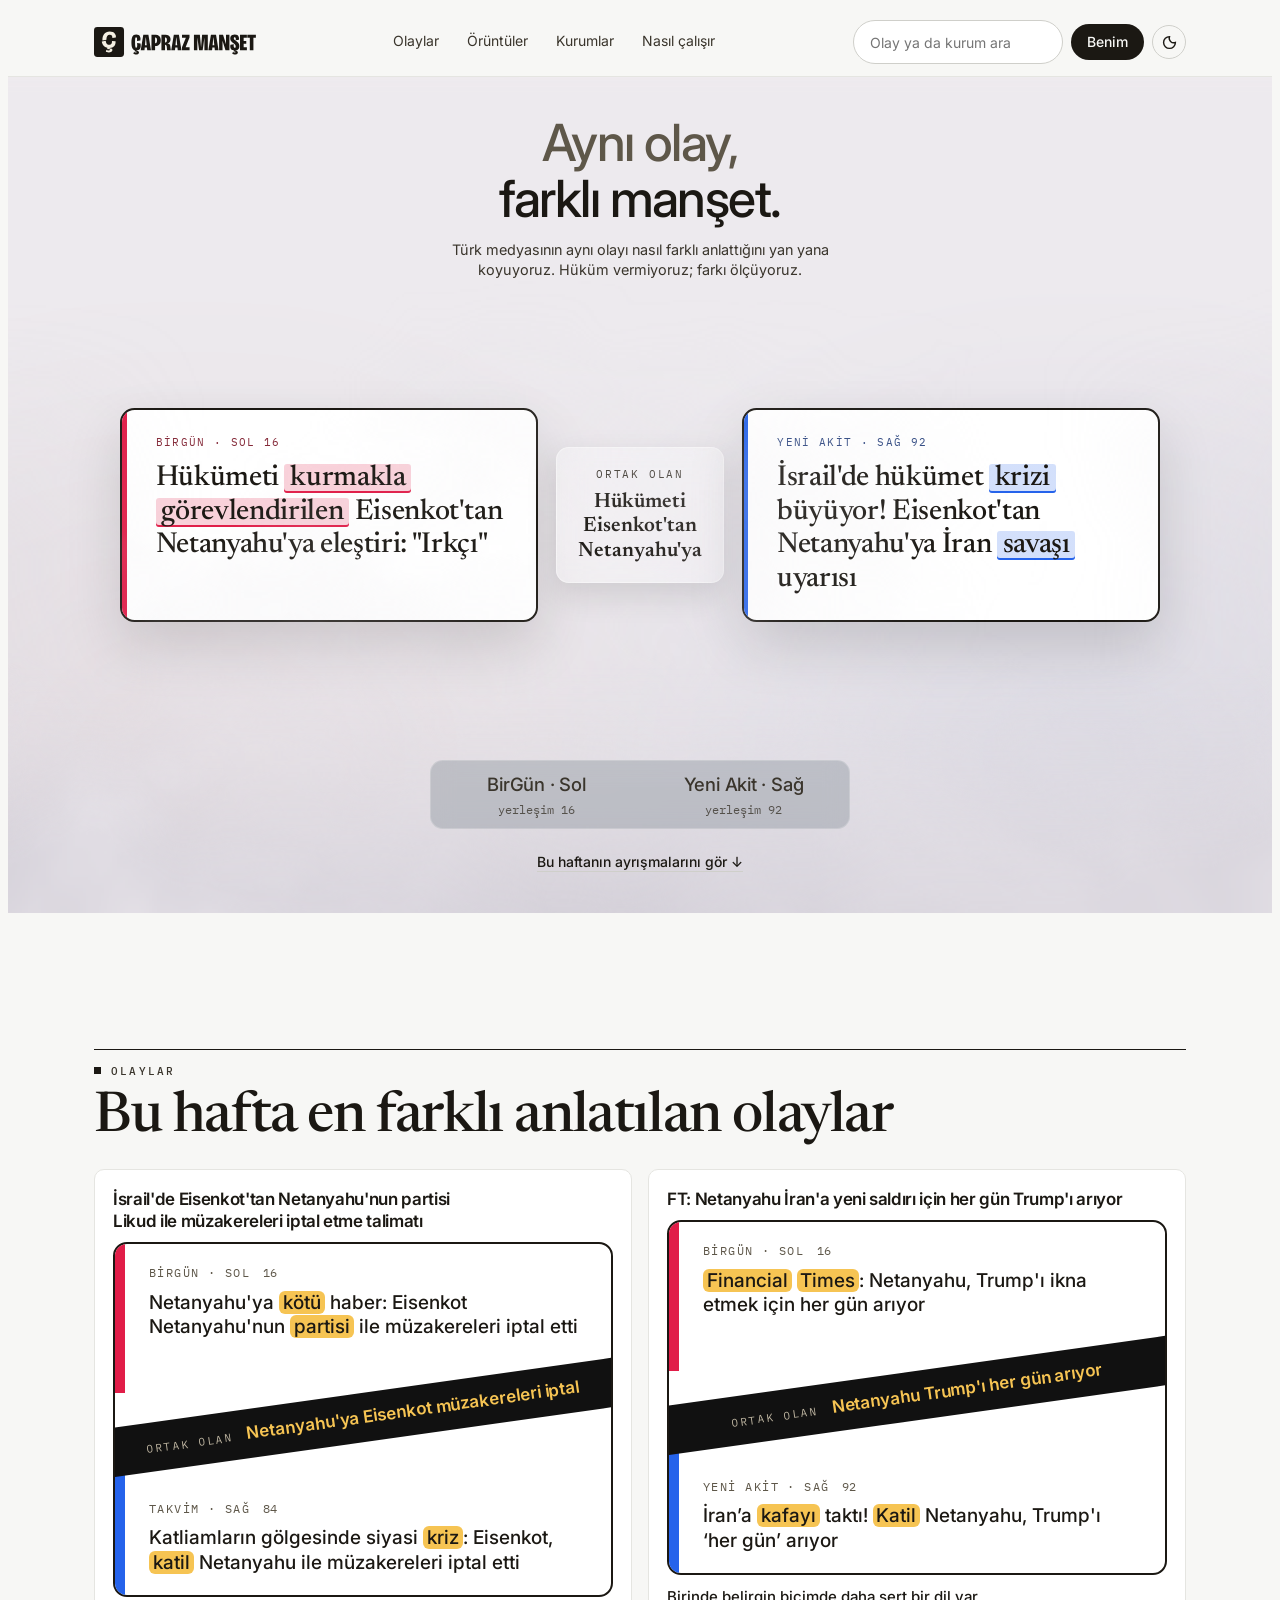
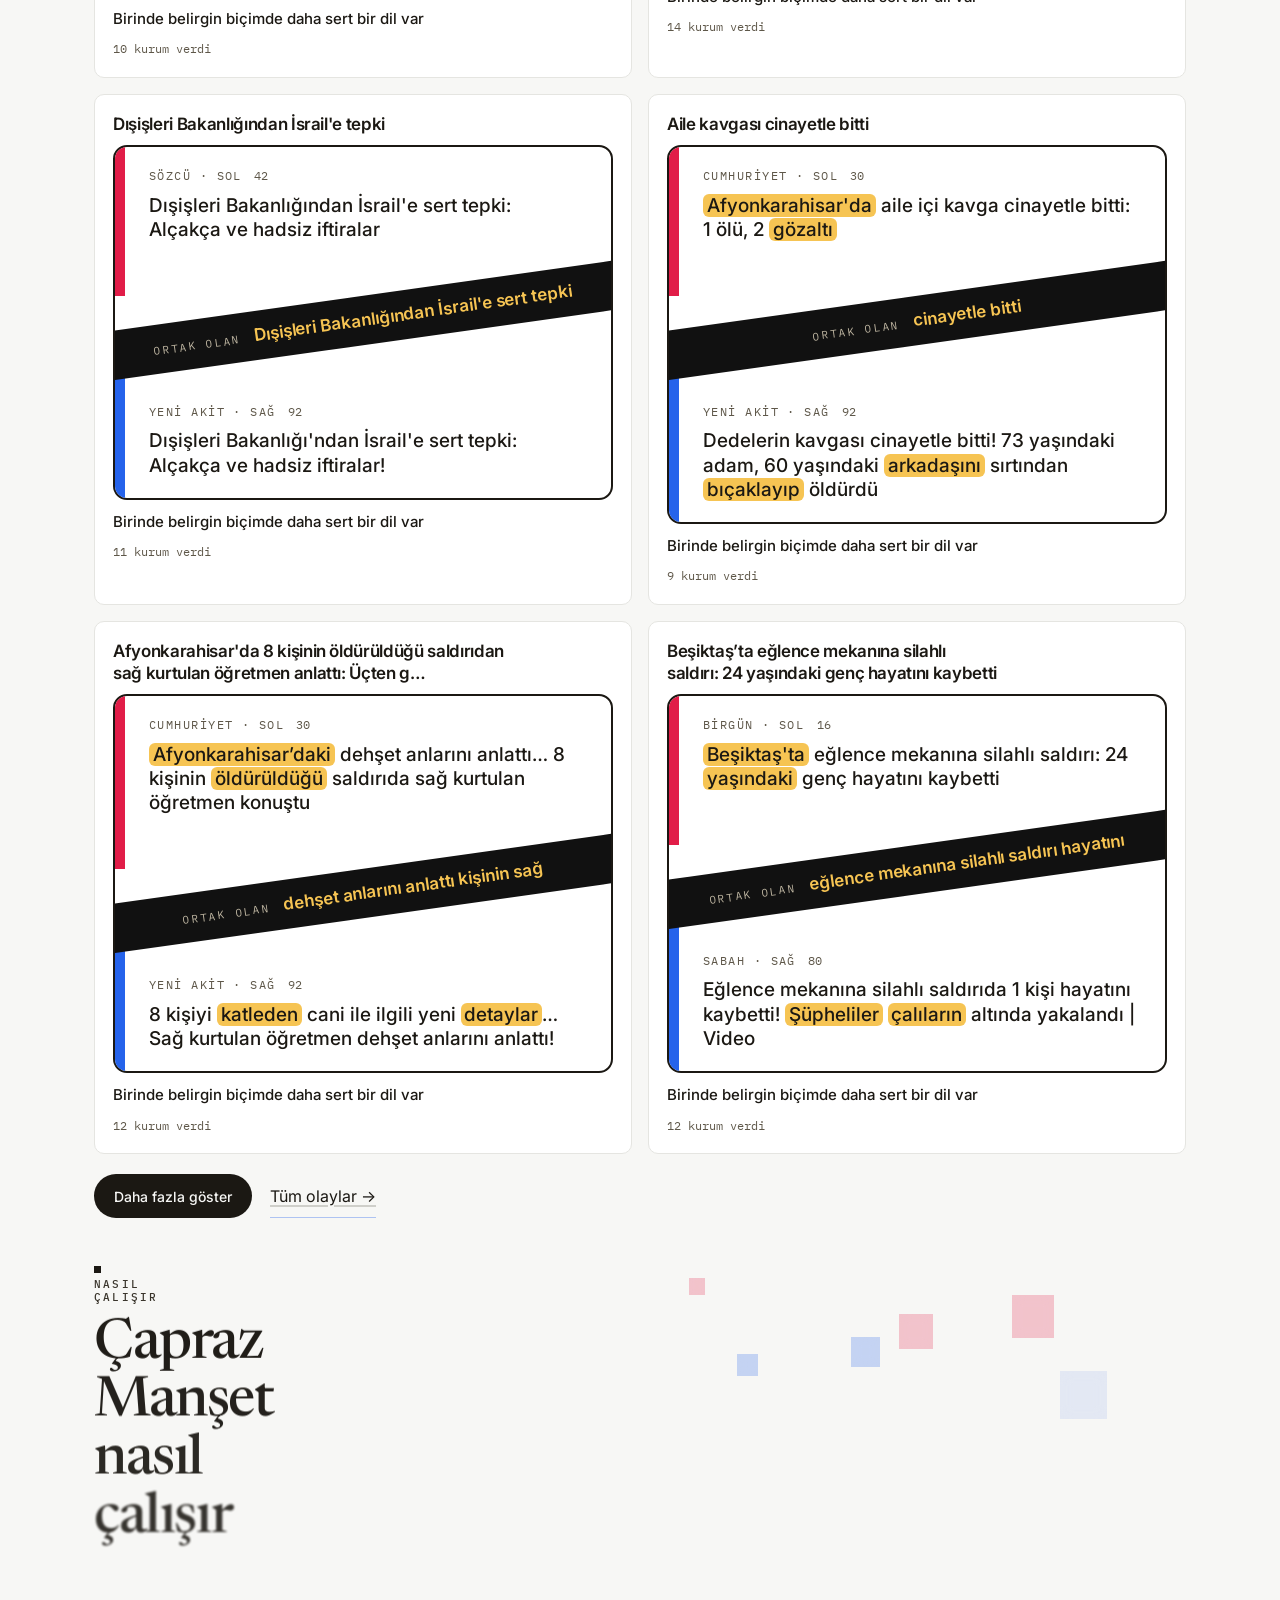
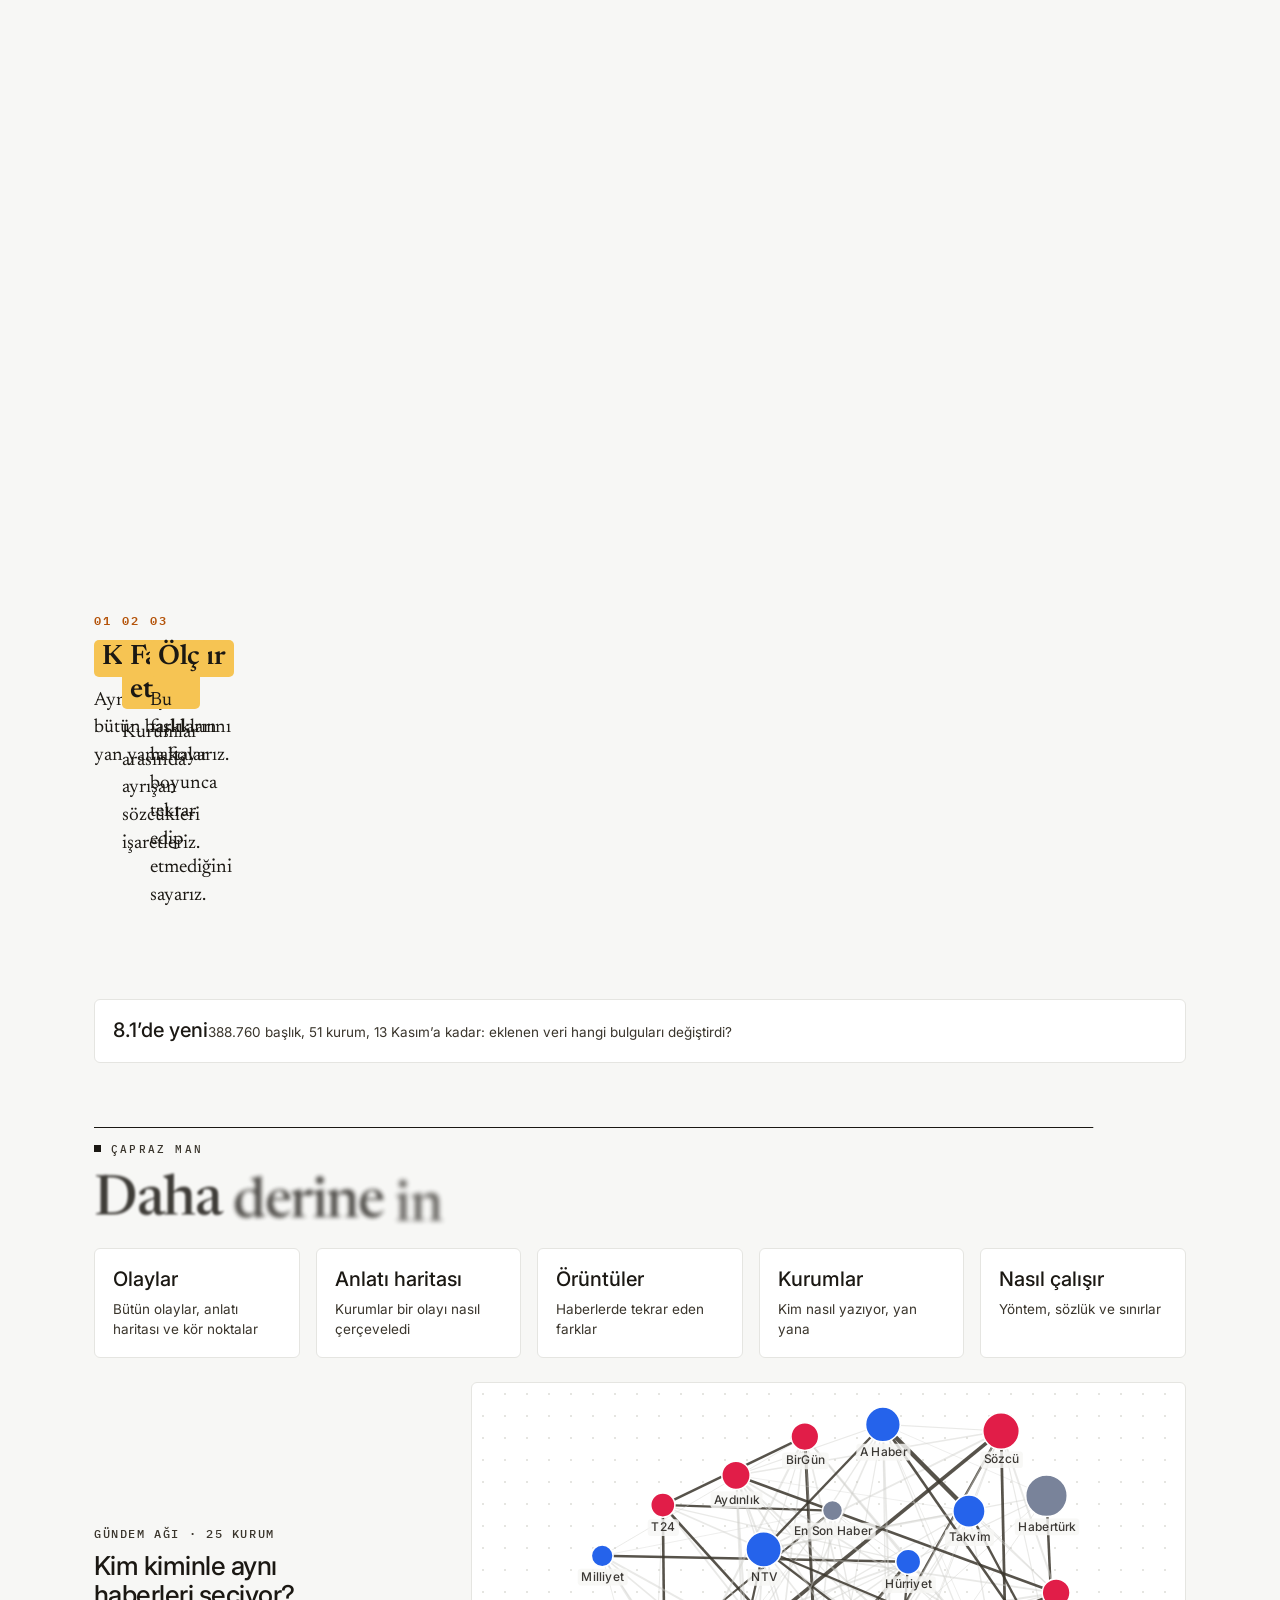
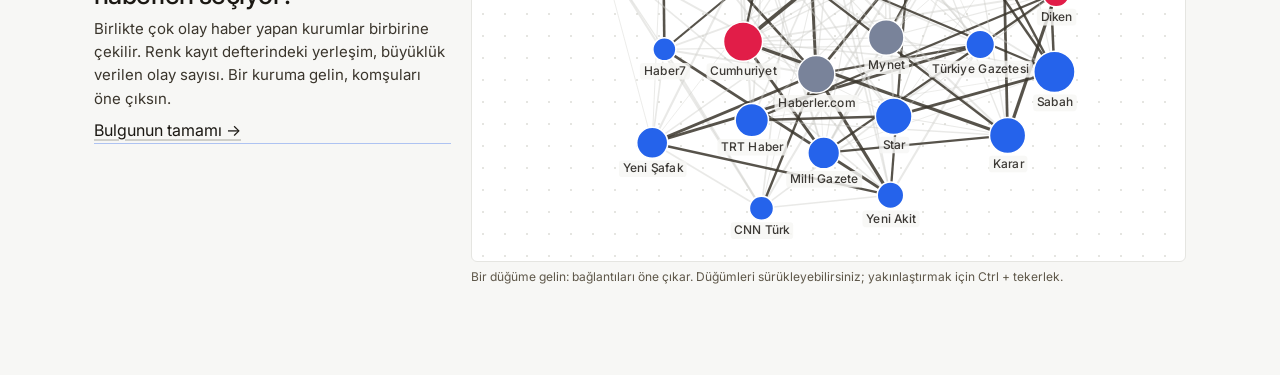
==== commit 6f393643: "fix(yontem): chapters open at their start inside the artifact iframe Co-Authored-By: Claude Sonnet 5" ====
--- a/public/index.html
+++ b/public/index.html
@@ -15179,8 +15179,18 @@
 function ymGo(key) {
   ymOpen(key, true);
   try { history.pushState(null, "", "#/yontem?s=" + key); } catch (e) {}
-  var top = document.querySelector(".ym-lay").getBoundingClientRect().top + pageYOffset - 72;
-  window.scrollTo({ top: Math.max(0, top), behavior: "instant" });
+  var lay = document.querySelector(".ym-lay");
+  ymScrollTo(lay);
+  /* An auto-sized iframe grows a moment after the chapter swap; until then the page scrolls itself. Align again once the host has resized. */
+  setTimeout(function () { if (document.body.contains(lay)) ymScrollTo(lay); }, 300);
+}
+/* Top of el 72 px below the viewport top. scrollIntoView (not window.scrollTo) because inside the claude.ai artifact the page
+   sits in an iframe as tall as its content: only the host page scrolls there, and scrollIntoView reaches it. */
+function ymScrollTo(el) {
+  if (!el) return;
+  if (MOTION.lenis) MOTION.lenis.scrollTo(0, { immediate: true, force: true }); /* drop any pending smooth target first */
+  el.style.scrollMarginTop = "72px";
+  el.scrollIntoView({ block: "start", behavior: "instant" });
 }
 
 /* After render: scroll to the section (old numeric anchors accepted), wire the concept search, highlight ?k=. */
@@ -15216,7 +15226,7 @@
     }
   }
   var tg = id && document.getElementById(id);
-  if (tg) setTimeout(function () { tg.scrollIntoView({ block: "start" }); }, 30);
+  if (tg) setTimeout(function () { ymScrollTo(tg); }, 30);
 }
 
 /* v7 Resmî ilan bul: search over the official notices the classifier set aside from the news. */
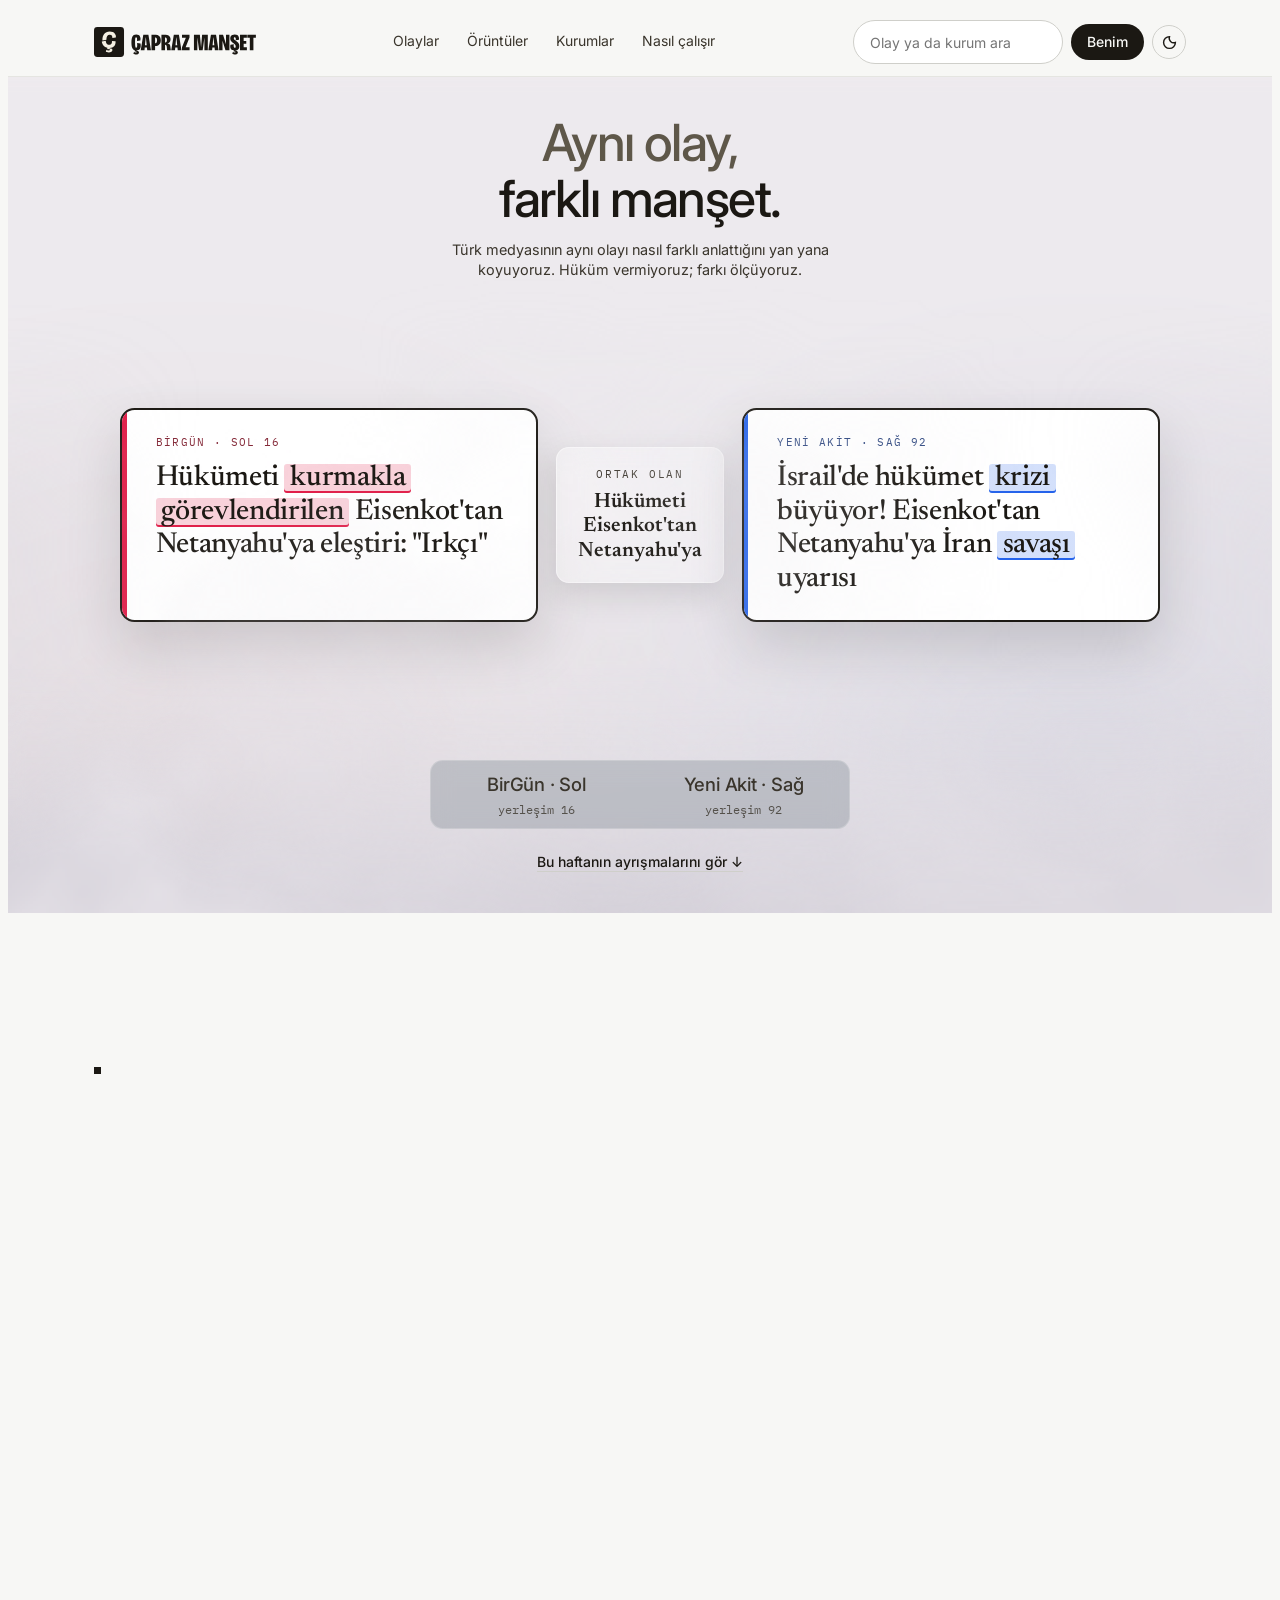
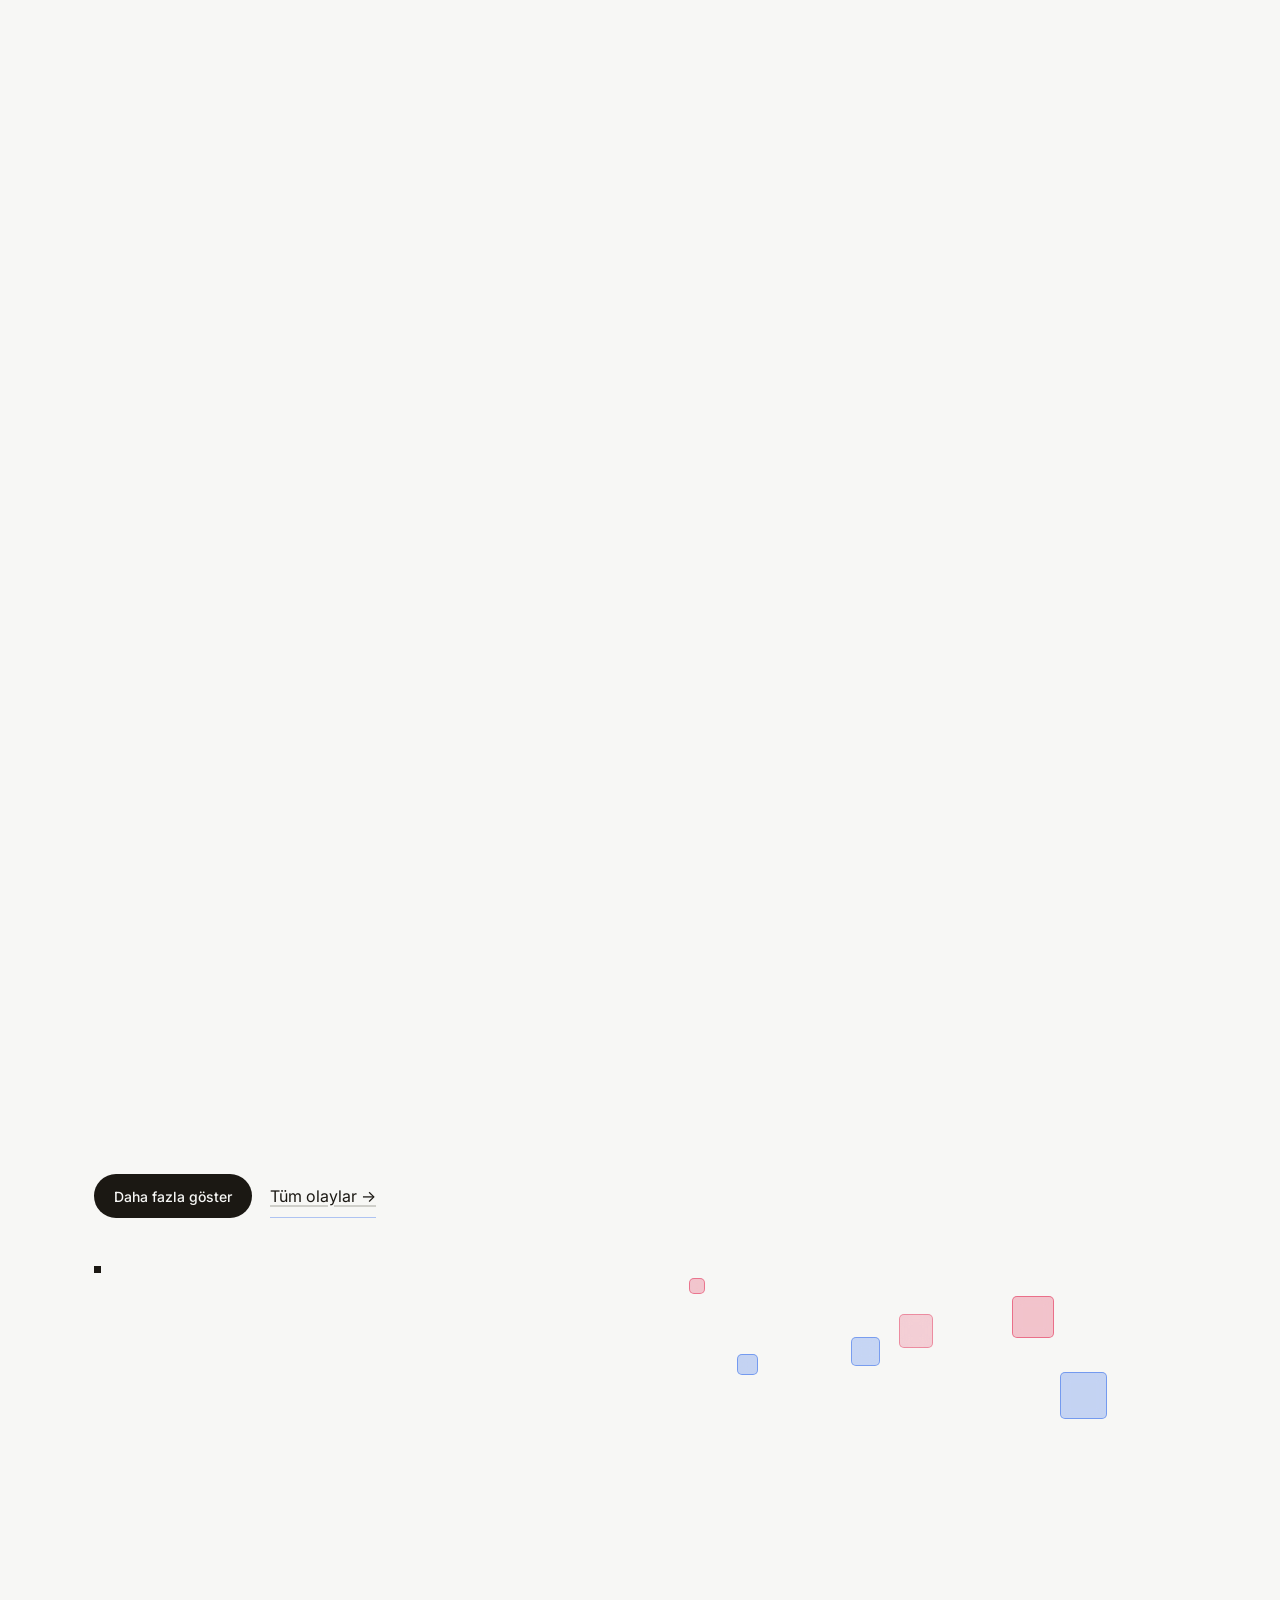
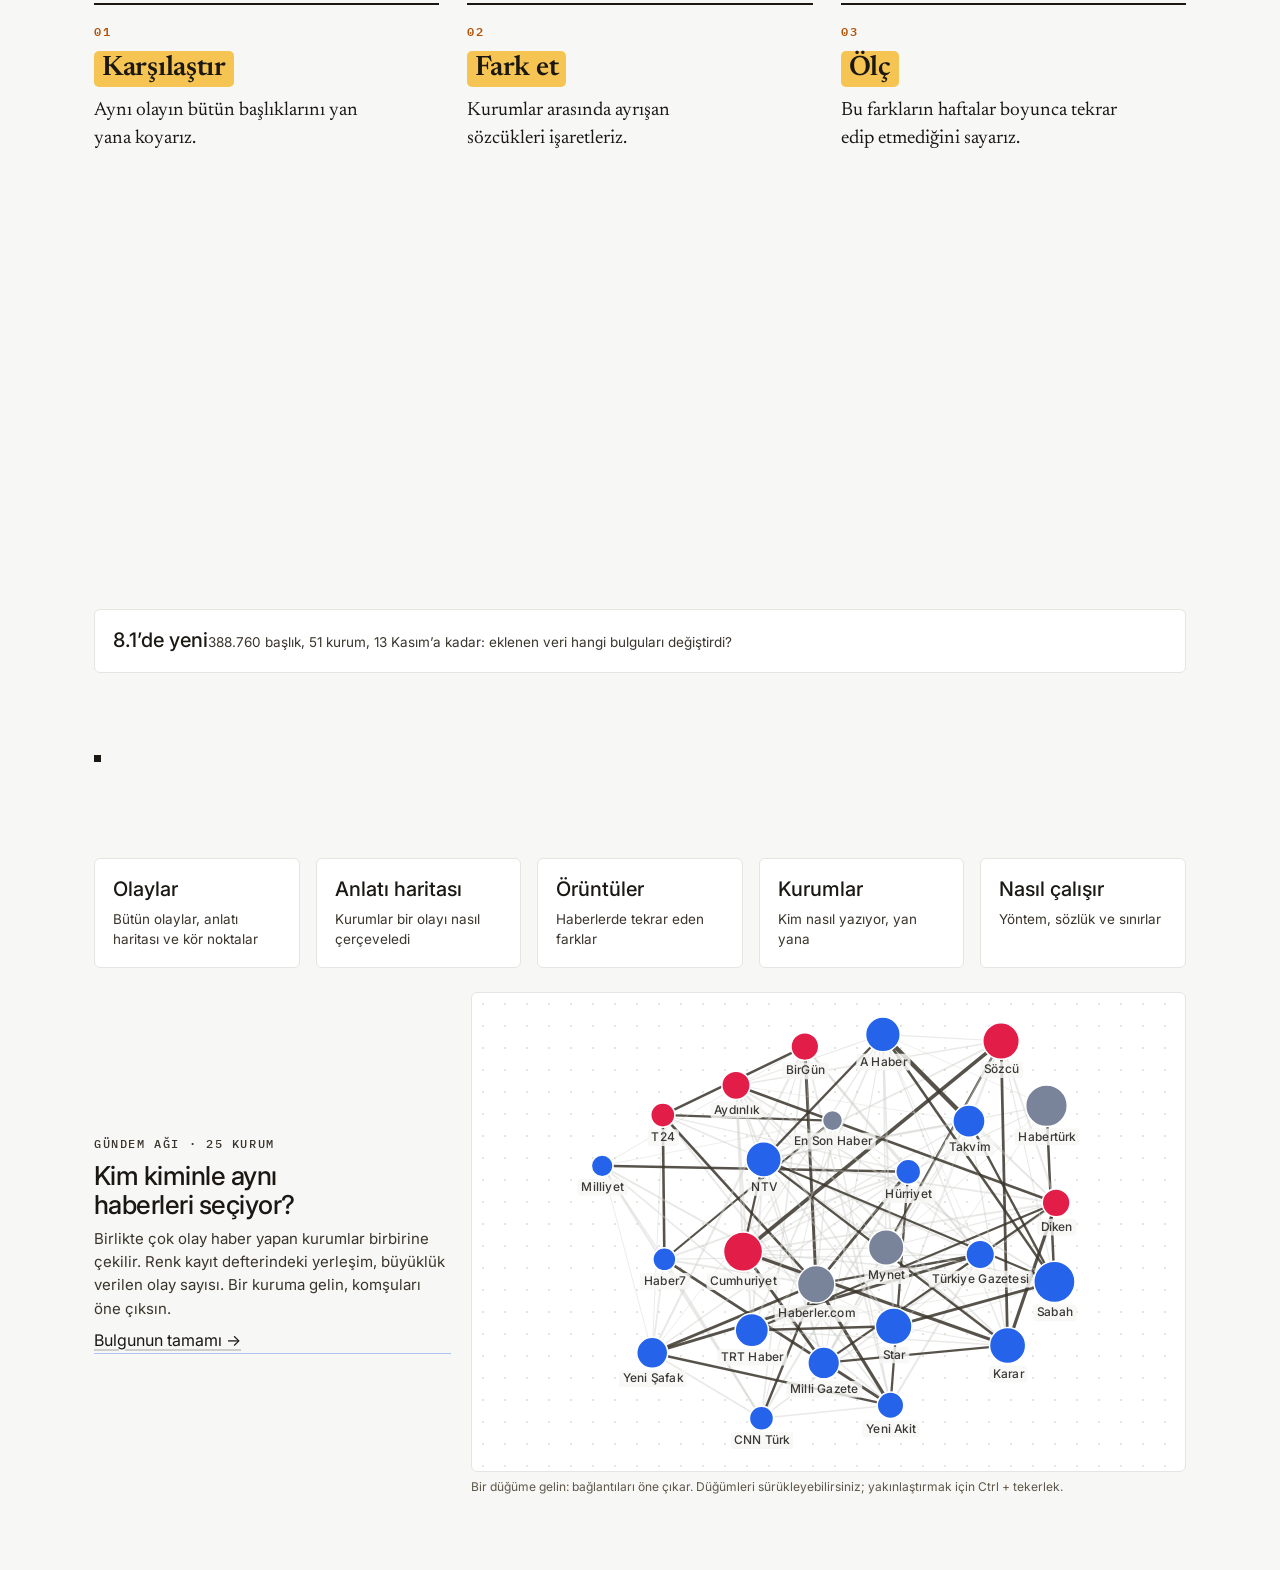
==== commit da436ee5: "feat: inline short bias explanations (olaylar, olay); anPage helper Co-Authored-By: Claude Sonnet 5." ====
--- a/public/index.html
+++ b/public/index.html
@@ -2768,6 +2768,14 @@
 .yn-note{margin-top:12px}
 .v7-yn-band{margin:28px 0}.v7-yn-band .v7-hc{display:block}
 .yn-t a{display:inline-block;min-height:44px;line-height:22px;padding:11px 0}
+
+/* inline bias explanation */
+.bx{display:inline;position:relative;z-index:2}
+.bx-b{font:500 12px var(--ff-m);color:var(--ink2);background:none;border:0;border-bottom:1px dashed var(--line2);padding:2px 0;margin-left:6px;cursor:pointer}
+.bx-b[aria-expanded=true]{color:var(--ink)}
+.bx-t{display:block;max-width:46ch;margin:6px 0 4px;padding:8px 12px;font-size:13px;line-height:1.5;color:var(--ink2);background:var(--surface,var(--paper));border:1px solid var(--line2);border-radius:8px}
+.xcard .bx{position:relative;z-index:2}
+@media (max-width:600px){.bx-b{min-height:44px;min-width:44px;padding:12px 4px}}
 
 </style>
 </head>
@@ -11218,7 +11226,7 @@
   var x = bg7ev(e.i); if (!x || x.status !== "review_complete") return "";
   var fs = bg7Live(x);
   return '<p class="yz-line">' + bg7AiTag() + " " +
-    (fs.length ? "dikkat çektiği kavramlar (kesin değil): " + fs.map(function (f) { return esc(f.name); }).join(", ") : "seçilen kavramların hiçbiri öne çıkmadı") + "</p>";
+    (fs.length ? "dikkat çektiği kavramlar (kesin değil): " + fs.map(biasChip).join(", ") : "seçilen kavramların hiçbiri öne çıkmadı") + "</p>";
 }
 function bg7Concept(key) {
   var r = bg7Stats()[key]; if (!r) return "";
@@ -11801,8 +11809,21 @@
   return { n: cell.c, mean: cell.sum / cell.c };
 }
 
+/* Short Turkish bias text for the inline "Kısaca ne demek?" control; null when the concept or its one-line definition is missing. */
+function biasBrief(k, reg, alias) {
+  var r = (reg || {})[(alias || function (x) { return x; })(k)];
+  return r && r.df ? { name: r.tr || r.en || k, en: r.en || "", text: r.df } : null;
+}
+
+/* Anlatı haritası pages: nasil (explainer), sezon (season map), olay (one event). Old deep links carry n/w/v and mean the event page. */
+function anPage(q) {
+  q = q || {};
+  if (q.t === "nasil" || q.t === "sezon" || q.t === "olay") return q.t;
+  return !q.t && (q.n || q.w || q.v) ? "olay" : "nasil";
+}
+
 if (typeof module !== "undefined" && module.exports) {
-  module.exports = { anEmpty: anEmpty, narrHabits: narrHabits, narrFindings: narrFindings, narrTimeline: narrTimeline, narrMatrix: narrMatrix, trFold: trFold, weekEvents: weekEvents, pickWeek: pickWeek, narrGroups: narrGroups, orderOutlets: orderOutlets,
+  module.exports = { biasBrief: biasBrief, anPage: anPage, anEmpty: anEmpty, narrHabits: narrHabits, narrFindings: narrFindings, narrTimeline: narrTimeline, narrMatrix: narrMatrix, trFold: trFold, weekEvents: weekEvents, pickWeek: pickWeek, narrGroups: narrGroups, orderOutlets: orderOutlets,
     dimShares: dimShares, blameByBloc: blameByBloc, yzText: yzText, ilanSearch: ilanSearch, redirectRoute: redirectRoute, NAV_SUB: NAV_SUB, yontemAnchor: yontemAnchor, weeklySplits: weeklySplits, outletKisaca: outletKisaca, recentSplits: recentSplits, whatDiffers: whatDiffers, GLOSSARY: GLOSSARY, glossTerms: glossTerms, pNums: pNums, pSplitPoints: pSplitPoints,
     axisDist: axisDist, partyRank: partyRank, nearestParty: nearestParty, compileAliases: compileAliases, matchParties: matchParties, mentionStats: mentionStats, mentionShares: mentionShares, toneCell: toneCell, PARTI_ALIAS: PARTI_ALIAS };
 }
@@ -11818,6 +11839,21 @@
 SECTIONS.forEach(function (s) { if (s.p === "/anlati") s.fn = pgAnlati; });
 SECTIONS.push({ p: "/oruntu", label: "Örüntüler", fn: pgOruntu });
 DETAIL["/oruntu"] = { fn: pgOruntu, of: "/oruntu" };
+
+/* A bias the AI named: link to the concept library plus an optional short explanation that opens in place. */
+function biasChip(f) {
+  var link = '<a class="lnk" href="#/yontem?s=kavramlar&k=' + encodeURIComponent(bg7k(f.id)) + '">' + esc(f.name) + "</a>", b = biasBrief(f.id, BREG, bg7k);
+  if (!b) return link;
+  var id = "bx-" + bg7k(f.id) + "-" + (biasChip.n = (biasChip.n || 0) + 1);
+  return '<span class="bx">' + link + ' <button type="button" class="bx-b" aria-expanded="false" aria-controls="' + id + '">Kısaca ne demek?</button>' +
+    '<span class="bx-t" id="' + id + '" hidden><b>' + esc(b.name) + "</b>" + (b.en ? " (" + esc(b.en) + ")" : "") + ": " + esc(b.text) + "</span></span>";
+}
+document.addEventListener("click", function (ev) {
+  var b = ev.target.closest && ev.target.closest(".bx-b"); if (!b) return;
+  ev.preventDefault(); ev.stopPropagation();
+  var t = document.getElementById(b.getAttribute("aria-controls")), on = b.getAttribute("aria-expanded") !== "true";
+  b.setAttribute("aria-expanded", on); if (t) t.hidden = !on;
+}, true);
 
 function yzBadge() { return '<span class="yz-badge" title="Yapay zekâ ile üretildi · Yöntem › YZ">YZ</span>'; }
 
@@ -13678,7 +13714,7 @@
   var qs = (f.evidence || []).slice(0, 3).map(function (q) {
     return "<li>“" + esc(q.q) + "”" + ((q.o || []).length ? " — " + q.o.map(function (o) { return esc(srcName(o)); }).join(", ") : "") + "</li>";
   }).join("");
-  return '<div class="v7-yzf"><h4><a class="lnk" href="#/yontem?s=kavramlar&k=' + encodeURIComponent(bg7k(f.id)) + '">' + esc(f.name) + "</a></h4>" +
+  return '<div class="v7-yzf"><h4>' + biasChip(f) + "</h4>" +
     (t.noticed ? "<p><b>" + (t.editor ? "Editör notu" : "Ne fark etti") + ".</b> " + esc(t.noticed) + "</p>" : "") +
     (qs ? "<ul>" + qs + "</ul>" : "") +
     (t.why ? "<p><b>Neden kesin değil.</b> " + esc(t.why) + "</p>" : "") + "</div>";
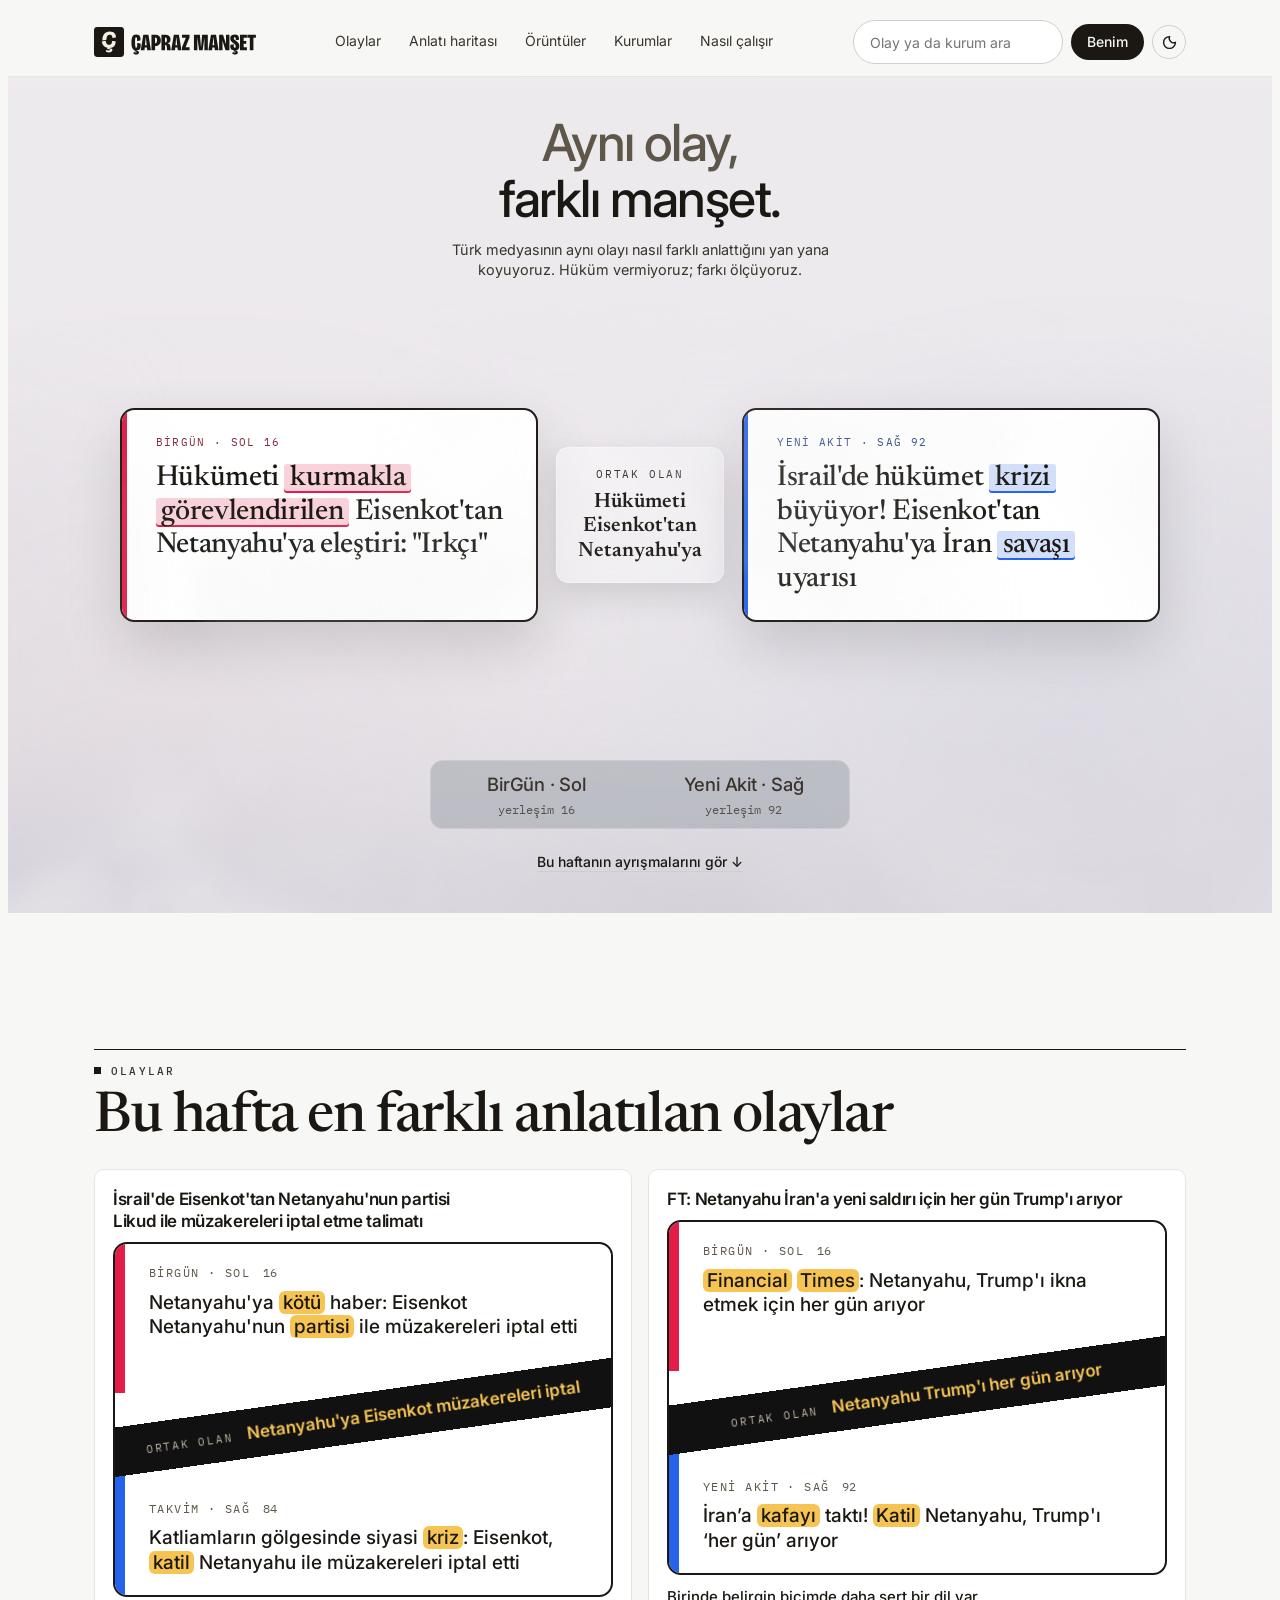
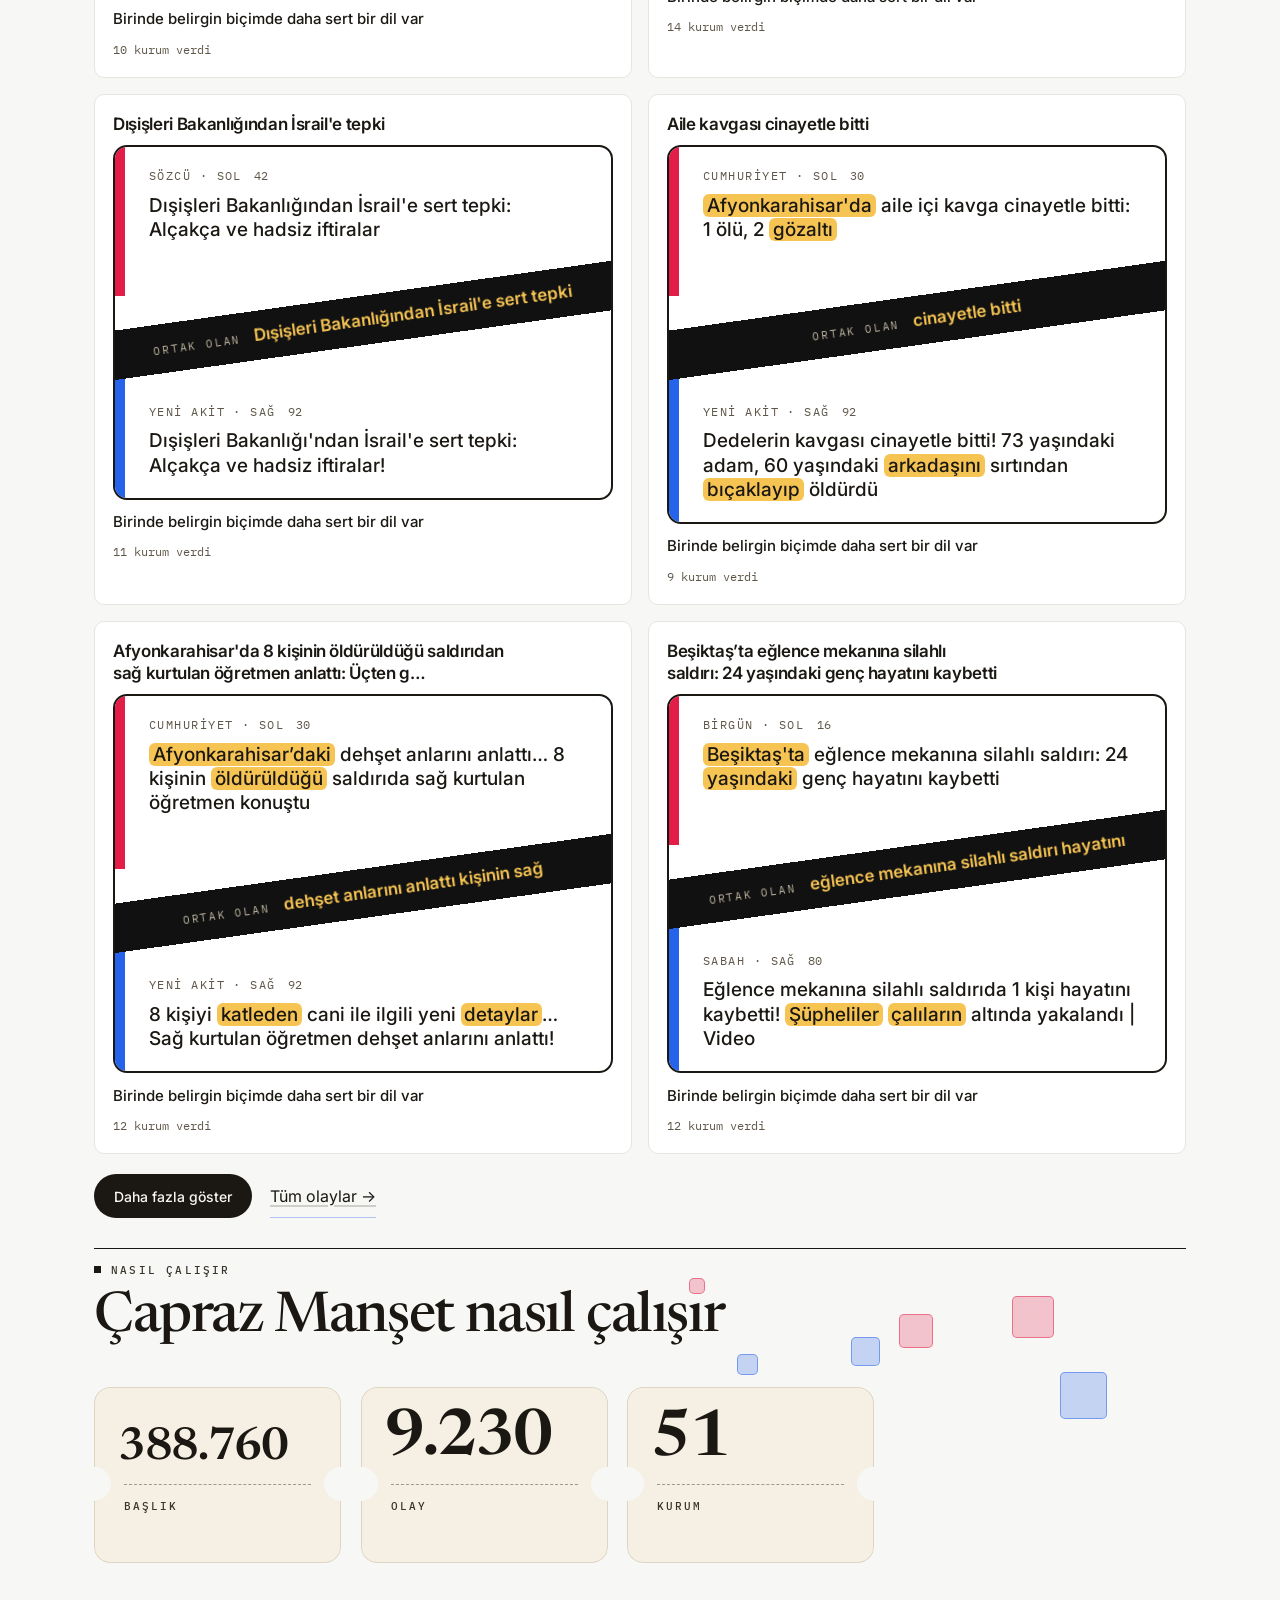
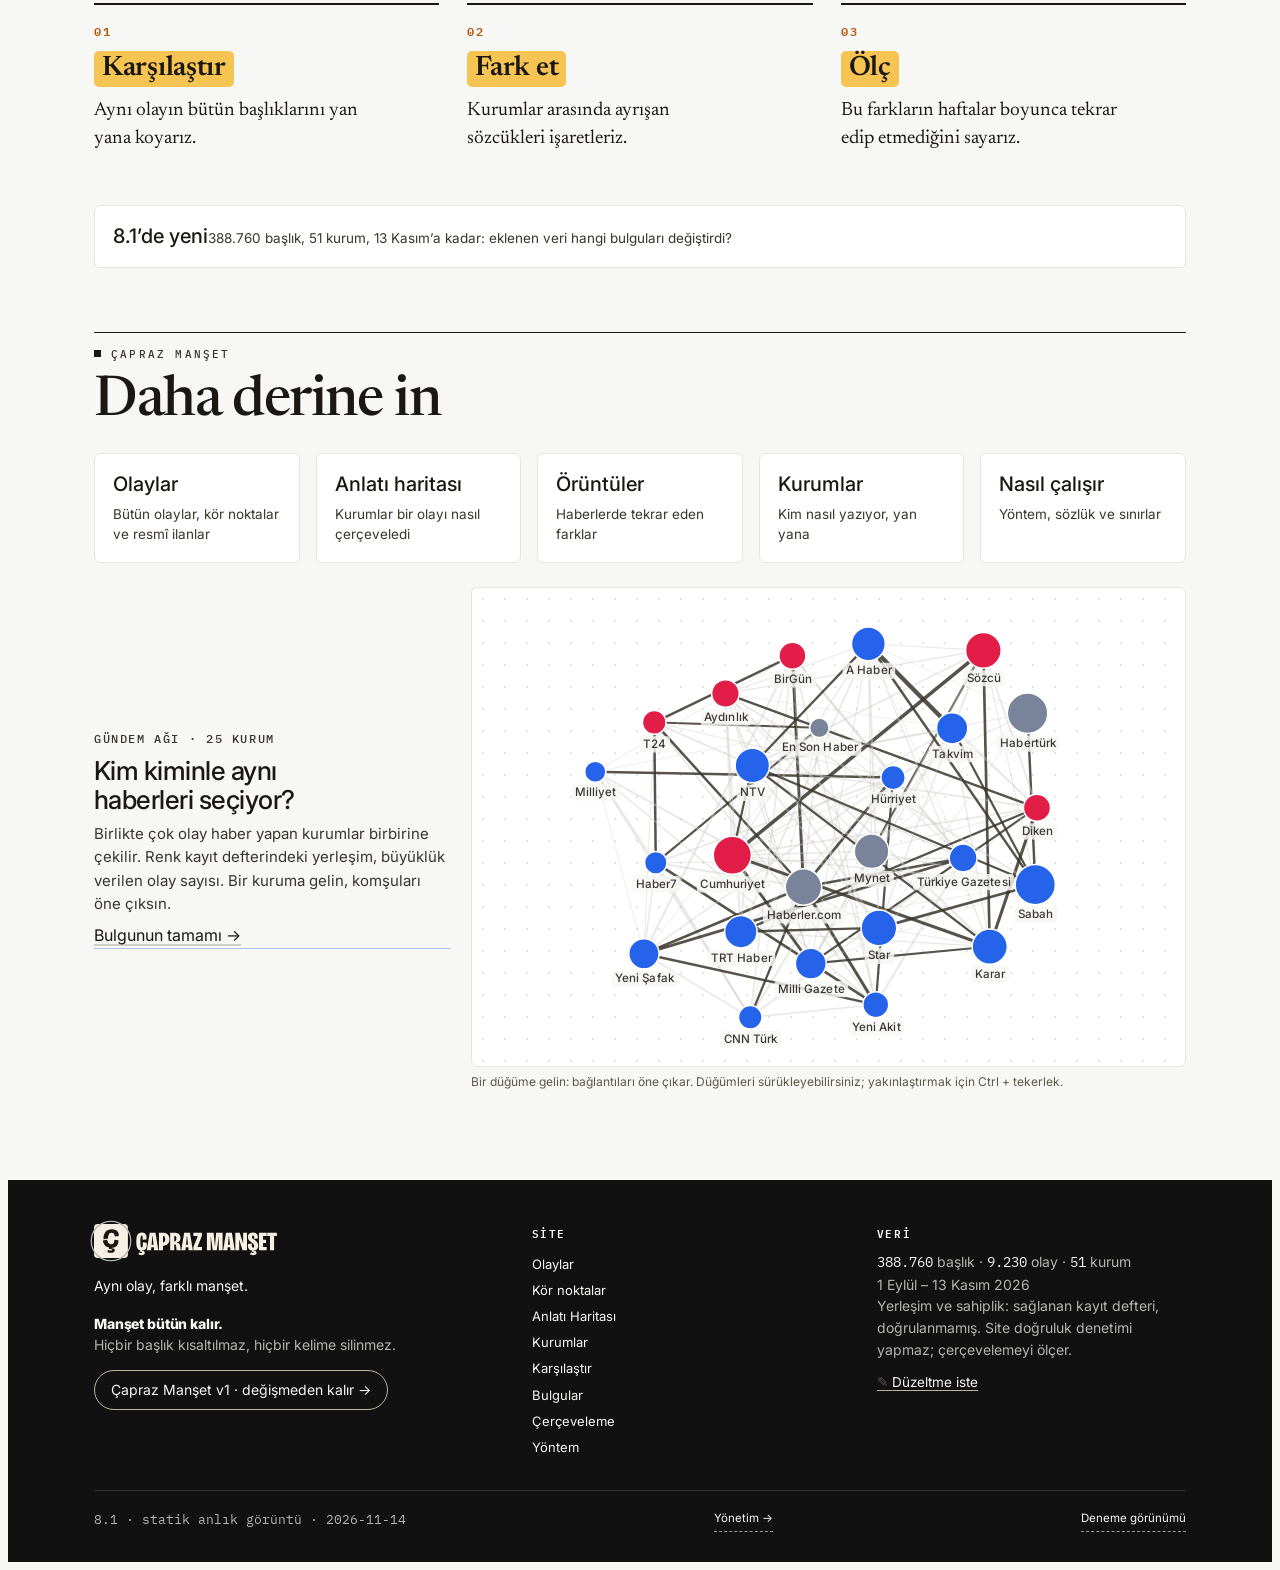
==== commit e89e4f06: "feat(anlati): own topic with explainer, season and event map pages Co-Authored-By: Claude Sonnet 5.5" ====
--- a/public/index.html
+++ b/public/index.html
@@ -2776,6 +2776,7 @@
 .bx-t{display:block;max-width:46ch;margin:6px 0 4px;padding:8px 12px;font-size:13px;line-height:1.5;color:var(--ink2);background:var(--surface,var(--paper));border:1px solid var(--line2);border-radius:8px}
 .xcard .bx{position:relative;z-index:2}
 @media (max-width:600px){.bx-b{min-height:44px;min-width:44px;padding:12px 4px}}
+.an-toc a{display:inline-flex;align-items:center;min-height:44px;padding:0 18px;text-decoration:none}
 
 </style>
 </head>
@@ -9193,7 +9194,7 @@
 /* ---------------------------------------------------------------- nav */
 var NAV; /* defined in v7/core.js */
 var SUB = {
-  "/olaylar": [["/olaylar", "liste", "Tüm olaylar"], ["/anlati", null, "Anlatı haritası"], ["/olaylar", "kor", "Kör noktalar"], ["/olaylar", "ilan", "Resmî ilanlar"]],
+  "/olaylar": [["/olaylar", "liste", "Tüm olaylar"], ["/olaylar", "kor", "Kör noktalar"], ["/olaylar", "ilan", "Resmî ilanlar"]],
   "/kurumlar": [["/kurumlar", "liste", "Kurumlar"], ["/kurumlar", "karsilastir", "Karşılaştır"], ["/kurumlar", "partiler", "Partiler"], ["/kurumlar", "kayit", "Kayıt ve güven"]],
   "/bulgular": [["/bulgular", "veriler", "Veriler"], ["/bulgular", "yorumlar", "Yorumlar"], ["/bulgular", "ileri", "İleri analiz"]],
   "/yanlilik": [["/yanlilik", "kesif", "Yapılar"], ["/yanlilik", "cozumleyici", "Başlık çözümleyici"],
@@ -10788,7 +10789,7 @@
   var skip = '<a class="skip visually-hidden focusable" href="#view">İçeriğe atla</a>';
   document.getElementById("app").innerHTML = skip + (admin
     ? adminShell(tab) + '<main id="view" tabindex="-1">' + fn(params) + "</main>" + adminFoot()
-    : navHTML(path, home, tab || (path === "/oruntu" ? params.q || "secim" : null)) + '<main id="view" tabindex="-1">' + fn(params) + "</main>" + footer2());
+    : navHTML(path, home, tab || (path === "/oruntu" ? params.q || "secim" : path === "/anlati" ? anPage(params) : null)) + '<main id="view" tabindex="-1">' + fn(params) + "</main>" + footer2());
   closeModal();
   if (MOTION.lenis) MOTION.lenis.scrollTo(0, { immediate: true, force: true }); else scrollTo(0, 0);
   if (!admin) layoutPills();
@@ -11536,7 +11537,7 @@
   return Object.prototype.hasOwnProperty.call(YONTEM_OLD, s) ? YONTEM_OLD[s] : s;
 }
 
-var NAV_SUB = { "/olaylar": "Bütün olaylar, anlatı haritası ve kör noktalar", "/anlati": "Kurumlar bir olayı nasıl çerçeveledi",
+var NAV_SUB = { "/olaylar": "Bütün olaylar, kör noktalar ve resmî ilanlar", "/anlati": "Kurumlar bir olayı nasıl çerçeveledi",
   "/oruntu": "Haberlerde tekrar eden farklar", "/kurumlar": "Kim nasıl yazıyor, yan yana", "/yontem": "Yöntem, sözlük ve sınırlar" };
 /* Outlet page "Kısaca": up to three plain sentences. o = {name, events, total, mean, blocMean, placed, nb: [name, ...]}. */
 var KU_ONES = ["ı", "i", "si", "ü", "ü", "i", "sı", "si", "i", "u"];
@@ -11831,8 +11832,9 @@
 /* v7 core: navigation, YZ marker and the finding block (inlined into app.js IIFE after logic.js). */
 
 /* Navigation: four sections (Anlatı haritası is a sub-tab of Olaylar); Bulgular and Çerçeveleme fold into Örüntüler/Yöntem via redirectRoute. */
-NAV = [["/olaylar", "Olaylar", ["/olay", "/konu", "/anlati"]], ["/oruntu", "Örüntüler", []],
+NAV = [["/olaylar", "Olaylar", ["/olay", "/konu"]], ["/anlati", "Anlatı haritası", []], ["/oruntu", "Örüntüler", []],
   ["/kurumlar", "Kurumlar", ["/kurum"]], ["/yontem", "Nasıl çalışır", []]];
+SUB["/anlati"] = [["/anlati", "nasil", "Nasıl okunur"], ["/anlati", "sezon", "Sezon haritası"], ["/anlati", "olay", "Olay haritası"]];
 SUB["/oruntu"] = [["/oruntu", "secim", "Kim neyi haber yapıyor"], ["/oruntu", "dil", "Nasıl anlatıyor"],
   ["/oruntu", "anlati", "Kimi sorumlu tutuyor"], ["/oruntu", "hiz", "Kim önce veriyor"]];
 SECTIONS[0].fn = pgHome7;
@@ -13088,7 +13090,7 @@
   var lead = top[0] || leadEvent();
   var step = function (n, t, l) { return '<li><span class="hs-n">0' + n + '</span><b class="hs-t">' + esc(t) + '</b><p class="hs-x">' + esc(l) + "</p></li>"; }, m = D.meta.counts;
   var deep = ["/olaylar", "/anlati", "/oruntu", "/kurumlar", "/yontem"].map(function (r) {
-    var nv = r === "/anlati" ? ["", "Anlatı haritası"] : NAV.filter(function (n) { return n[0] === r; })[0];
+    var nv = NAV.filter(function (n) { return n[0] === r; })[0];
     return nv ? '<a class="v7-hc" href="#' + r + '"><b>' + esc(nv[1]) + "</b><span>" + esc(NAV_SUB[r]) + "</span></a>" : "";
   }).join("");
   var h = fogHero(lead) + '<section id="bu-hafta" class="v7-feed">' + feedHTML(lead) + '</section><div class="wrap page v7-home">';
@@ -13108,10 +13110,13 @@
 }
 
 /* v7 Anlatı: the homepage. A map of how outlets told one event: rows = outlets, columns = narrative dimensions. */
-/* Intro on /anlati: the dotted header (eyebrow + title only), then the reading-room explainer (anlativ.js). */
-function v7Intro() {
-  return '<div class="phead"><div class="eyebrow">Anlatı haritası</div><h1>Aynı olay, kurum kurum farklı anlatılıyor</h1></div>' + anRoom();
-}
+/* Header of each /anlati page: the dotted band holds only eyebrow + title. */
+var AN_HEAD = {
+  nasil: ["Anlatı haritası", "Aynı olay, kurum kurum farklı anlatılıyor"],
+  sezon: ["Anlatı haritası · sezon", "Sezon haritası: kim hangi hikâyeyi tekrarlıyor?"],
+  olay: ["Anlatı haritası · olay", "Olay haritası: bir olay, kurum kurum"]
+};
+function v7Head(page) { var h = AN_HEAD[page]; return '<div class="phead"><div class="eyebrow">' + h[0] + "</div><h1>" + h[1] + "</h1></div>"; }
 
 function v7Weeks() {
   return NW.filter(function (w) { return w.k !== "v1"; }).map(function (w) {
@@ -13240,10 +13245,18 @@
   }).join("") + "</div>";
 }
 
+/* One route, three pages (anPage in logic.js): nasil = the explainer, sezon = season overview + timeline, olay = one event's maps. */
 function pgAnlati(q) {
   q = q || {};
+  var page = anPage(q);
+  if (page === "nasil") return '<div class="wrap page v7-an">' + v7Head("nasil") + anRoom() + "</div>";
+  if (page === "sezon") return '<div class="wrap page v7-an">' + v7Head("sezon") + anSeason() + anTimeline() + "</div>";
+  return pgAnlatiOlay(q);
+}
+
+function pgAnlatiOlay(q) {
   var weeks = v7Weeks(), full = weeks.filter(function (w) { return w.keys.length; });
-  var purpose = v7Intro();
+  var purpose = v7Head("olay");
   if (!full.length) return '<div class="wrap page v7-an">' + purpose + '<h1 class="v7-emptyh">Bu hafta için gösterilecek olay yok.</h1></div>';
   var latest = full[full.length - 1];
   var byN = q.n && D.N[q.n] ? full.filter(function (w) { return w.k === D.N[q.n].w; })[0] : null;
@@ -13258,7 +13271,7 @@
   var key = q.n && wk.keys.indexOf(q.n) >= 0 ? q.n : wk.keys[0], n = D.N[key], e = EV[n.ev], tab = q.v === "tablo", net = q.v === "ag";
   V7VIEW = tab ? "tablo" : net ? "ag" : "";
   var title = narrName(key, 140), ai = n.status === "agent_coded";
-  var h = '<div class="wrap page v7-an">' + v7Intro() + anSeason() + anTimeline() +
+  var h = '<div class="wrap page v7-an">' + purpose +
     '<section class="an-sec an-evs" id="an-event">' + pHead("Olay olay", "Bir olay seçin, kurumları yan yana okuyun") + '<h2 class="v7-evt">' + esc(title) + "</h2>";
   h += v7WeekBar(weeks, wk.k);
   h += '<div class="v7-events" role="group" aria-label="Olay">' + wk.keys.map(function (k) {
@@ -13272,7 +13285,7 @@
       '<div class="v7-scroll"><div id="v7-flow" data-key="' + esc(key) + '"></div></div><p class="v7-note">Her çizgi bir kurum; rengi kurumun yerleşimini gösterir. ' +
       "Aynı kutudan geçen çizgiler aynı seçimi yapmıştır. Bir çizgiye " + orTap() + ": kurumun seçimleri görünür.</p>" +
       '<p class="v7-leg"><span class="left">sola yerleşik</span><span class="mid">merkez</span><span class="right">sağa yerleşik</span></p>') +
-    "</div></div>" + anSankey(key) + anMatrix(key) + "</section>" + v7Body(n, e);
+    "</div></div>" + anSankey(key) + anMatrix(key) + "</section>" + v7Body(n, e) + (e ? olayReview(e) : "");
   var top = latest.keys.map(function (k) { return EV[D.N[k].ev]; }).filter(Boolean)
     .sort(function (a, b) { return b.s.length - a.s.length; }).slice(0, 3);
   h += '<section class="v7-weekstrip"><h2>Bu hafta <span class="v7-cnt">' + esc(latest.l) + "</span></h2><div class=\"v7-wk\">" + top.map(function (x) {
@@ -13415,8 +13428,7 @@
       return '<li><b class="an-no">0' + (i + 1) + "</b><h3>" + esc(x[0]) + "</h3><p>" + esc(x[1]) + "</p></li>";
     }).join("") + "</ol>" + anExample() +
     '<div class="an-deep">' + dd("Veri nereden geliyor?", src) + dd("Dokuz boyut ne demek?", dims) + dd("Nasıl okunur", how) + dd("Neyi göstermez?", lim) + "</div>" +
-    '<nav class="an-toc" aria-label="Bu sayfada"><button type="button" data-go-id="an-season">Sezon özeti</button><button type="button" data-go-id="an-time">Zaman çizgisi</button>' +
-    '<button type="button" data-go-id="an-event">Olay olay</button></nav></div></section>';
+    '<nav class="an-toc" aria-label="Haritalar"><a class="chip" href="#/anlati?t=sezon">Sezon haritası →</a><a class="chip" href="#/anlati?t=olay">Olay haritası →</a></nav></div></section>';
 }
 
 /* ---------------------------------------------------------------- season overview */
@@ -14388,7 +14400,7 @@
   return { id: "anlati-hafta",
     claim: "<b>" + ws.length + "</b> haftada en çok oynayan boyut “" + esc(NDL[mv.d]) + "”: kurumların bu boyutta ayrıştığı olayların payı, en düşük ve en yüksek hafta arasında <b>" + dec(100 * mv.r, 0) + "</b> puan değişti.",
     viz: '<div class="scroller"><table class="or-tbl"><thead>' + head + "</thead><tbody>" + body + '</tbody></table></div><p class="or-hint">Hücre: haftanın kodlanmış olaylarında o boyutun odak olduğu olayların yüzdesi; koyu hücre yüksek paydır. ' +
-      '<a class="lnk" href="#/anlati">Haftanın anlatı haritasını aç →</a></p>',
+      '<a class="lnk" href="#/anlati?t=olay">Haftanın anlatı haritasını aç →</a></p>',
     read: "Her satır bir boyut, her sütun bir hafta; koyu hücre, o hafta kurumların o boyutta sık ayrıştığını gösterir.",
     means: "Haftalık olay sayısı " + Math.min.apply(null, sz) + " ile " + Math.max.apply(null, sz) + " arasında; " + ai + " hafta yapay zekâ ile kodlandı " + yzBadge() + ", kalanı elle. " +
       "Kodlama yöntemi değiştiği için bu iki grup arasındaki sıçramalar gerçek bir değişimden olduğu kadar kodlama farkından da gelebilir; haftalar arası eğilim olarak okunmamalıdır. Her hafta o haftanın en çok kurumun verdiği olaylarından seçildi.",
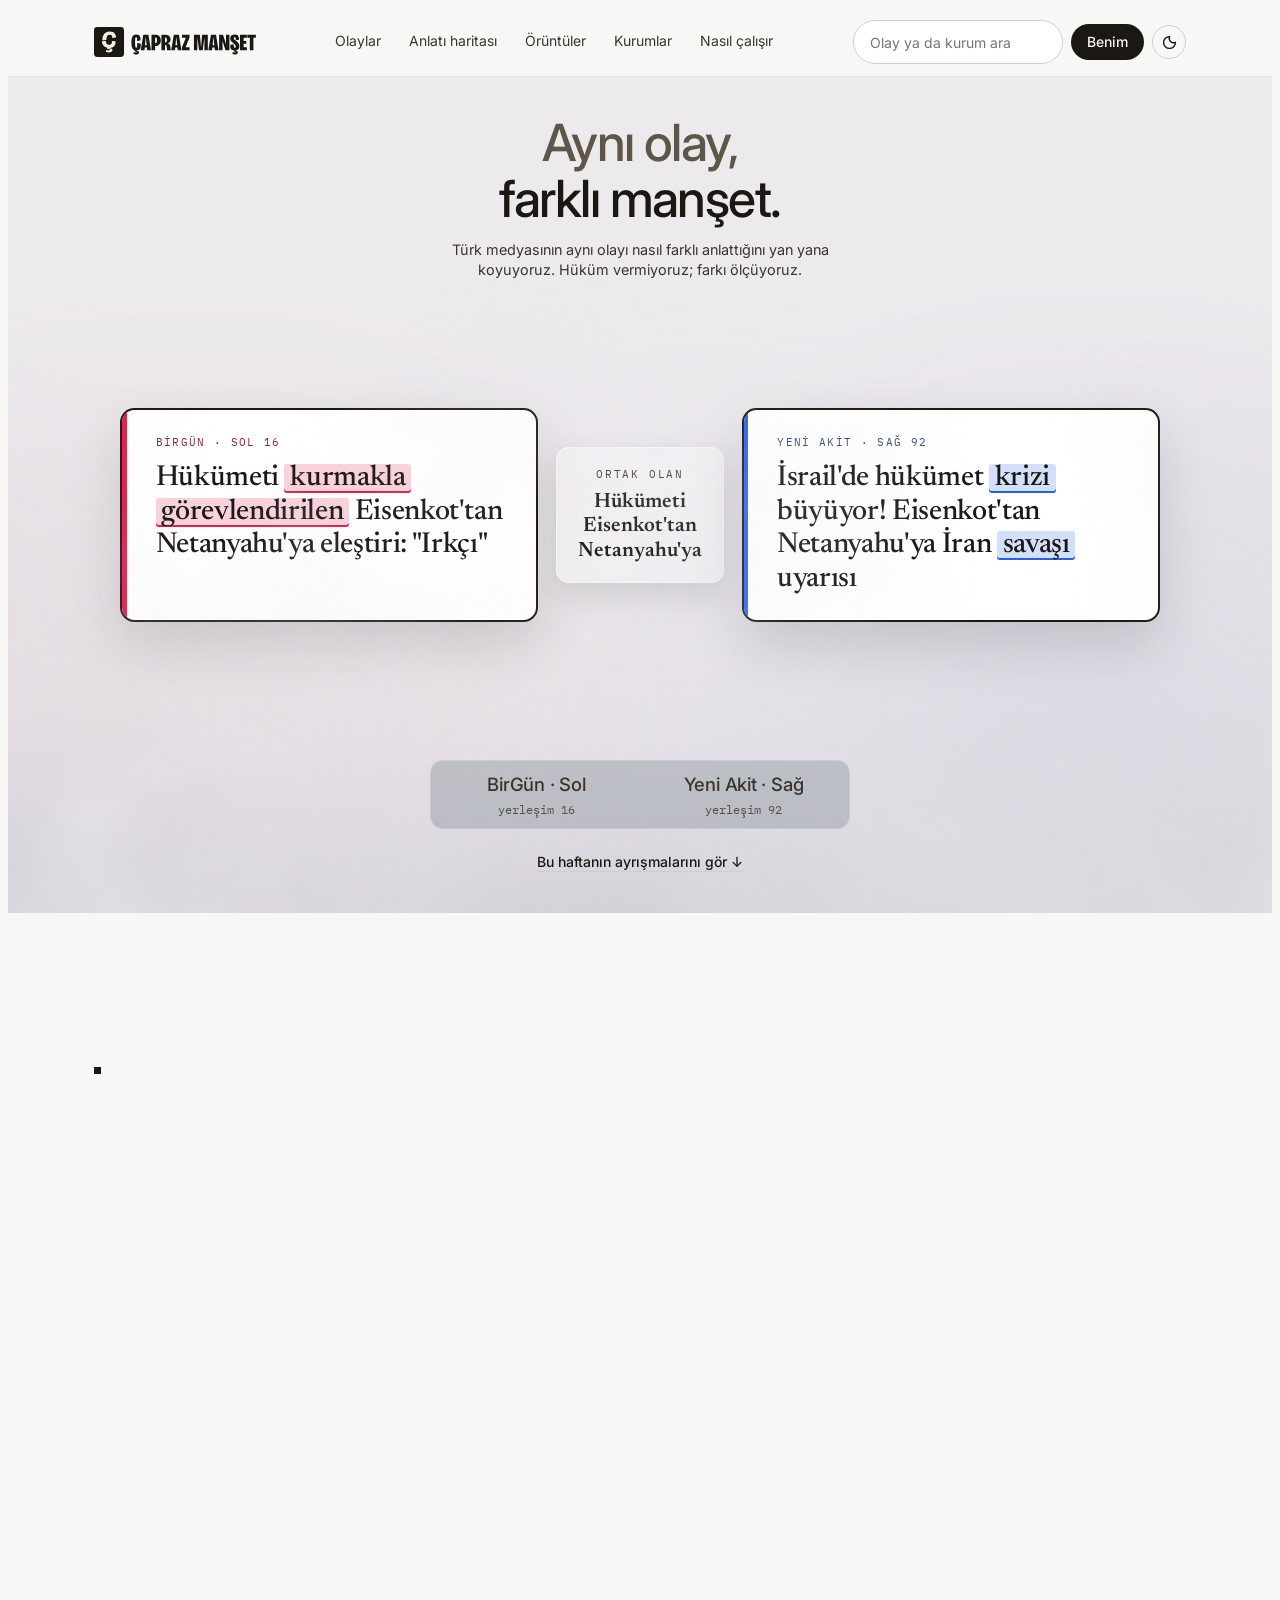
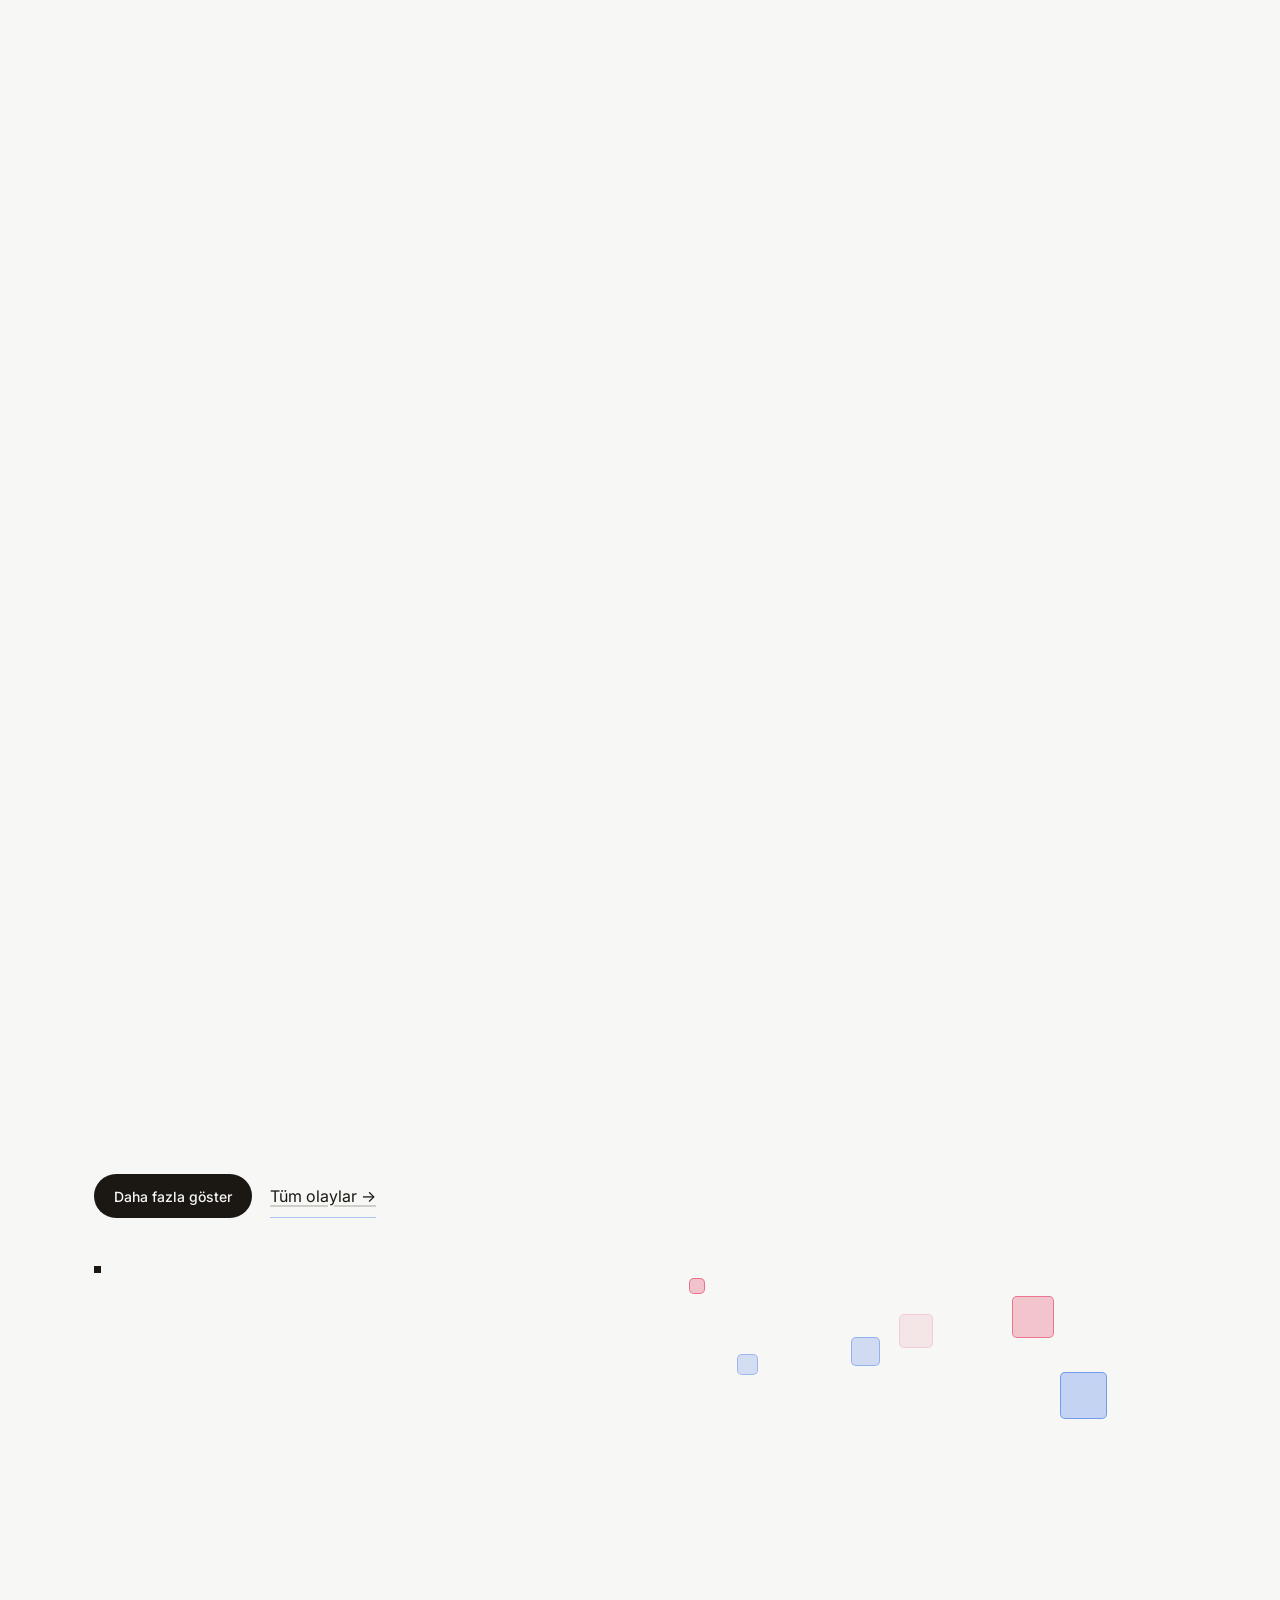
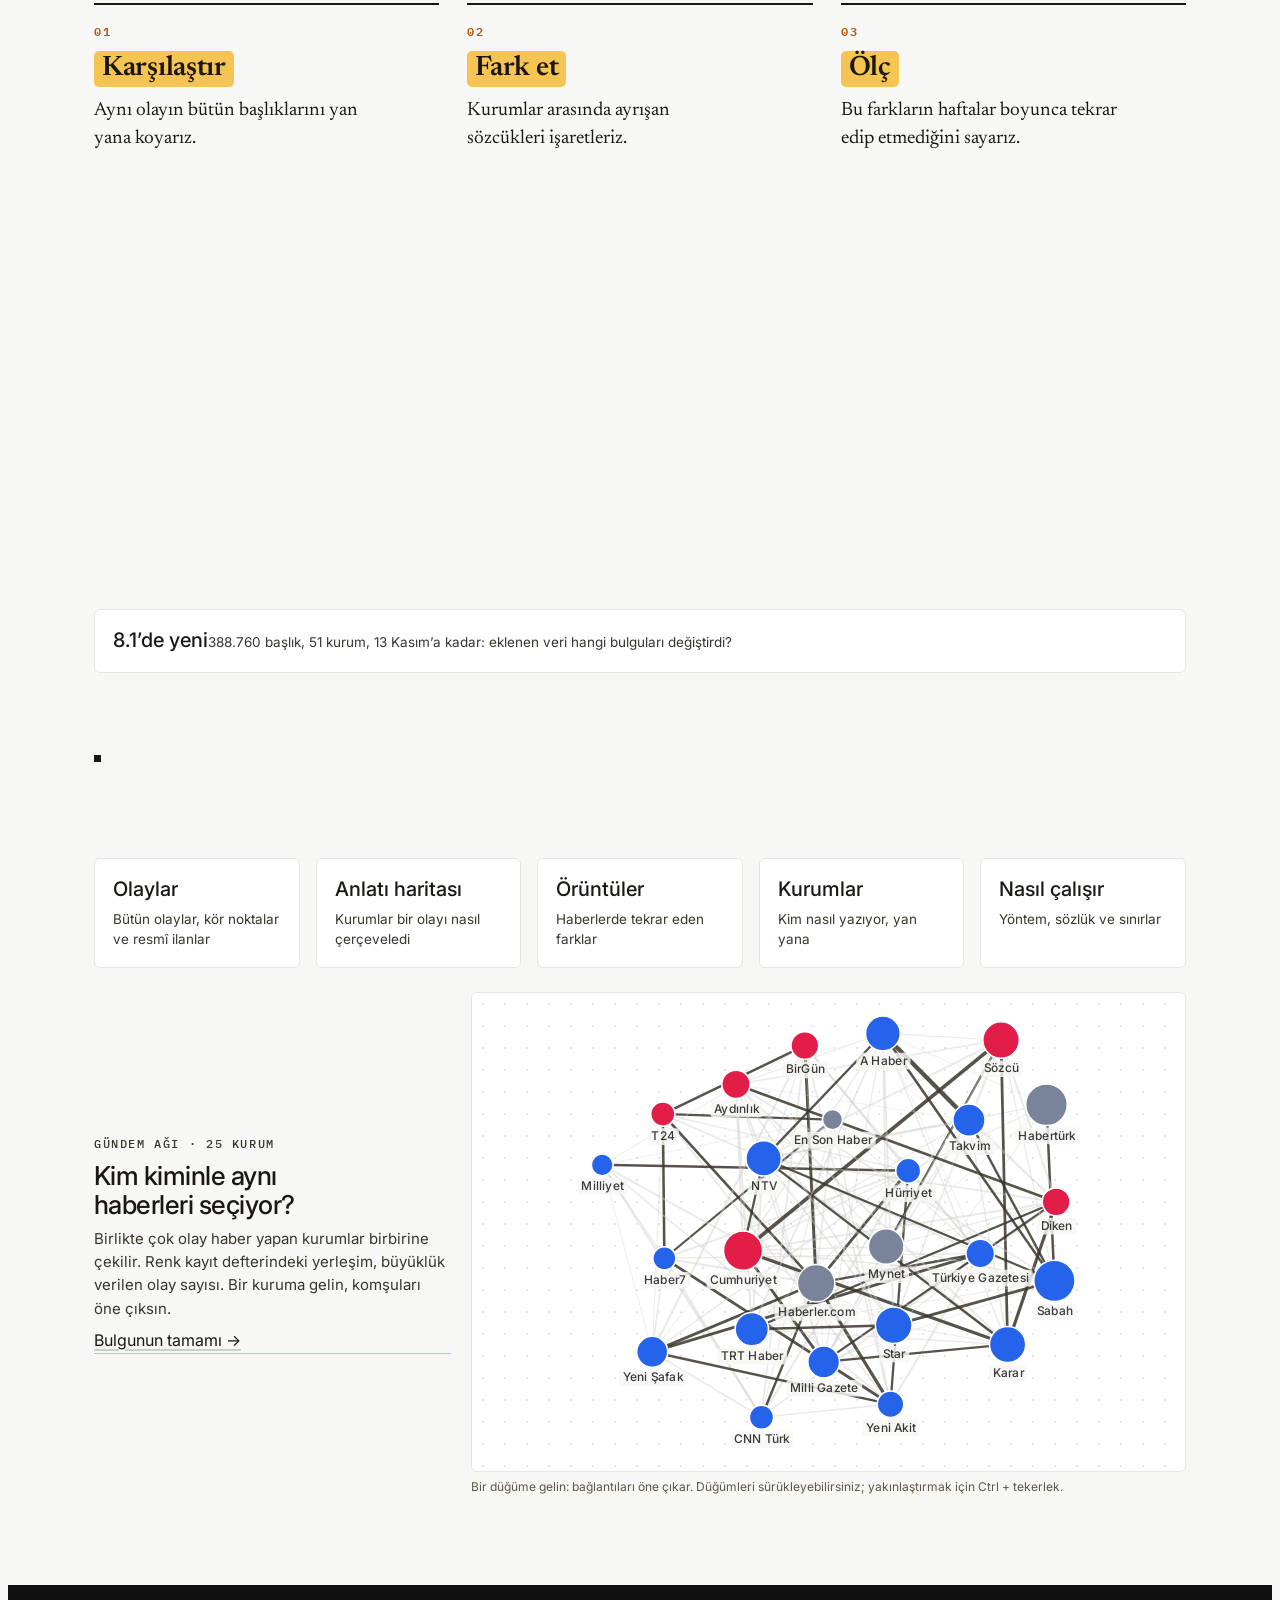
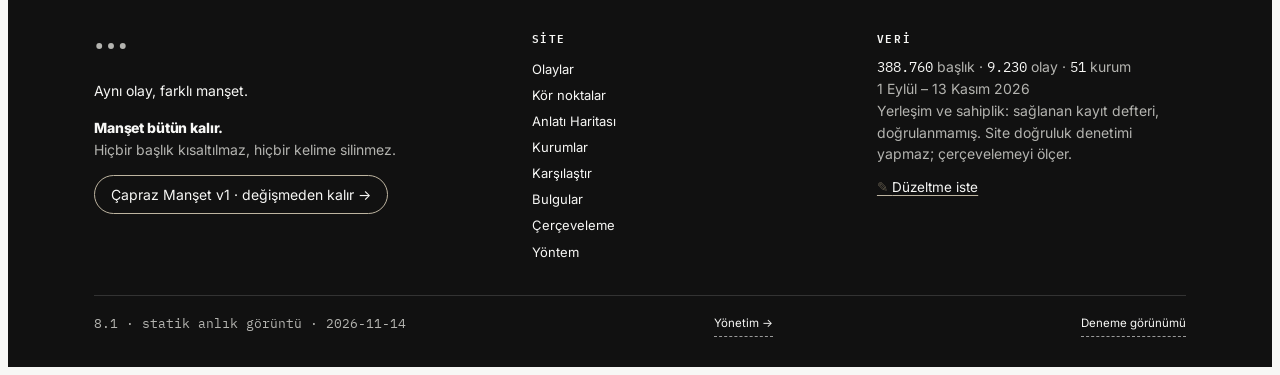
==== commit 49b60bc4: "fix: bias explanations collapsed by default; no Lenis jump after chapter switch; tests Co-Authored-B" ====
--- a/public/index.html
+++ b/public/index.html
@@ -2777,6 +2777,7 @@
 .xcard .bx{position:relative;z-index:2}
 @media (max-width:600px){.bx-b{min-height:44px;min-width:44px;padding:12px 4px}}
 .an-toc a{display:inline-flex;align-items:center;min-height:44px;padding:0 18px;text-decoration:none}
+.bx-t[hidden]{display:none}
 
 </style>
 </head>
@@ -15236,7 +15237,6 @@
    sits in an iframe as tall as its content: only the host page scrolls there, and scrollIntoView reaches it. */
 function ymScrollTo(el) {
   if (!el) return;
-  if (MOTION.lenis) MOTION.lenis.scrollTo(0, { immediate: true, force: true }); /* drop any pending smooth target first */
   el.style.scrollMarginTop = "72px";
   el.scrollIntoView({ block: "start", behavior: "instant" });
 }
